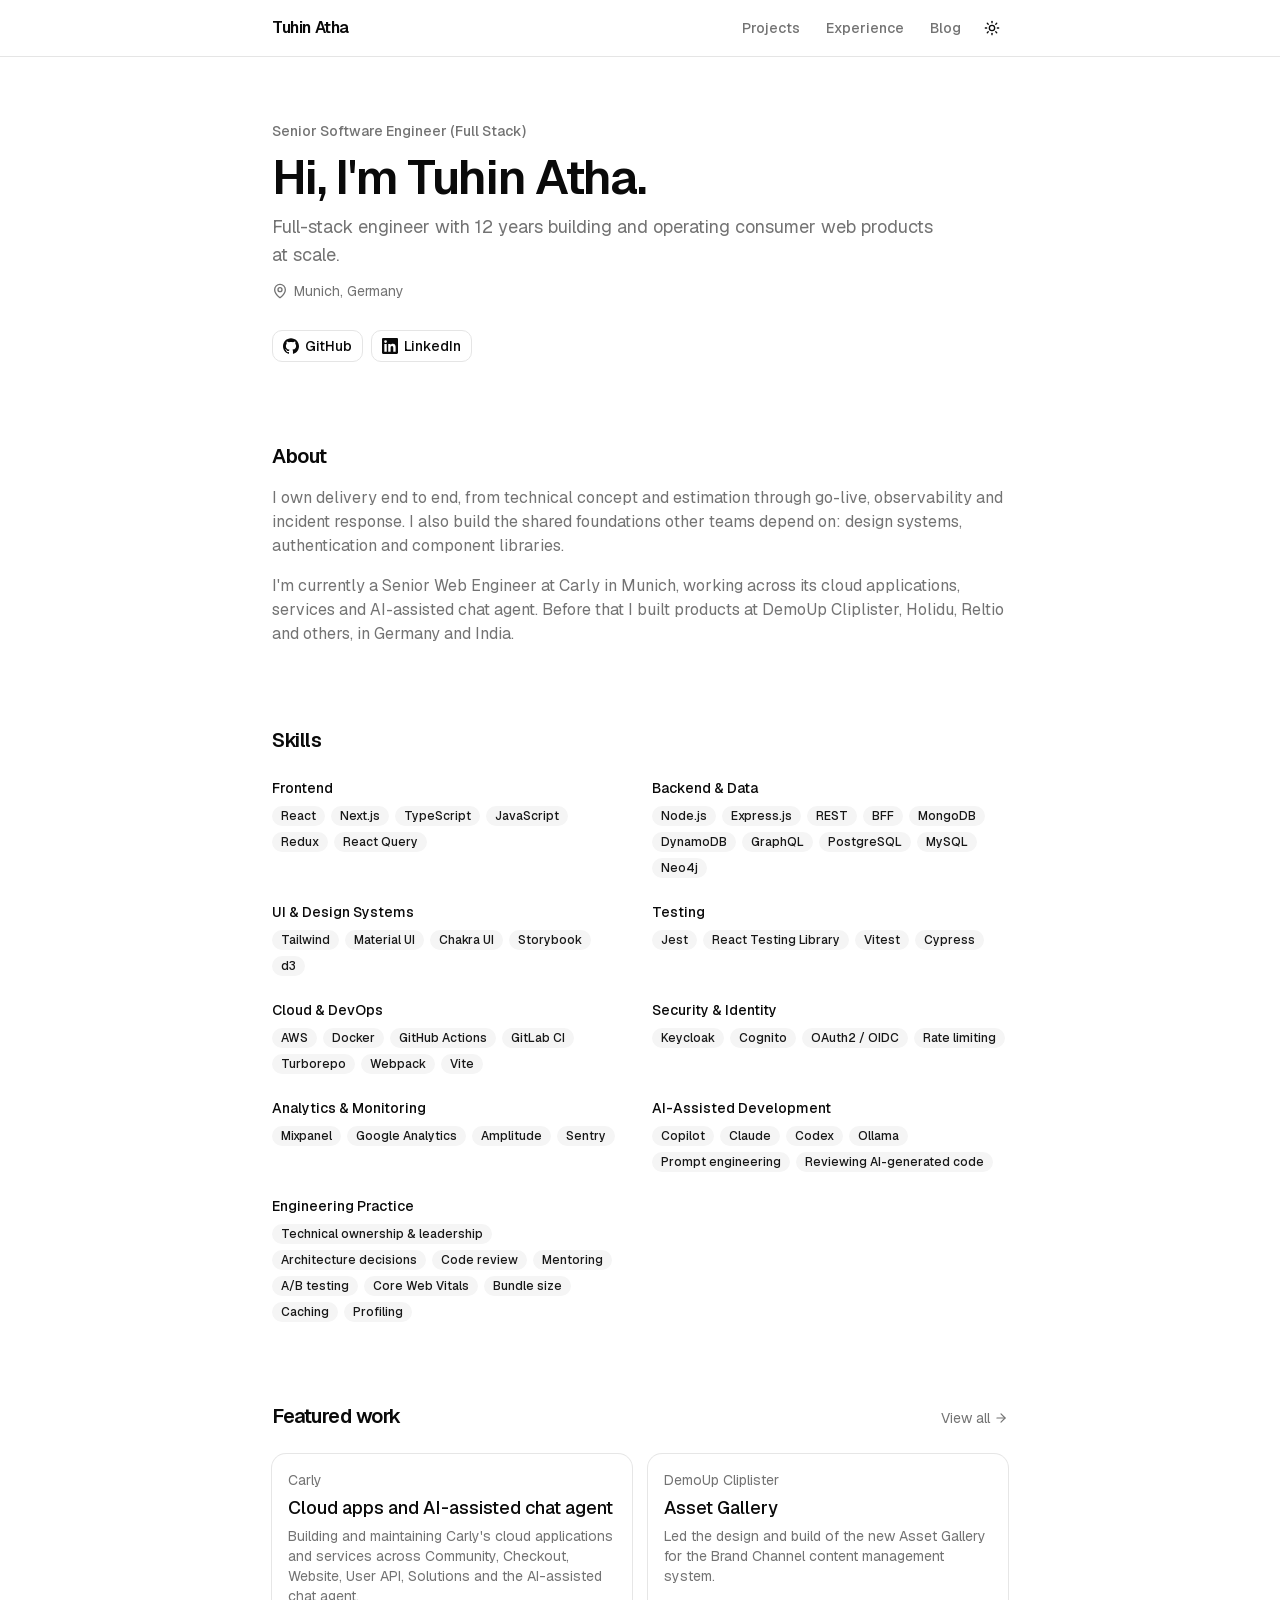
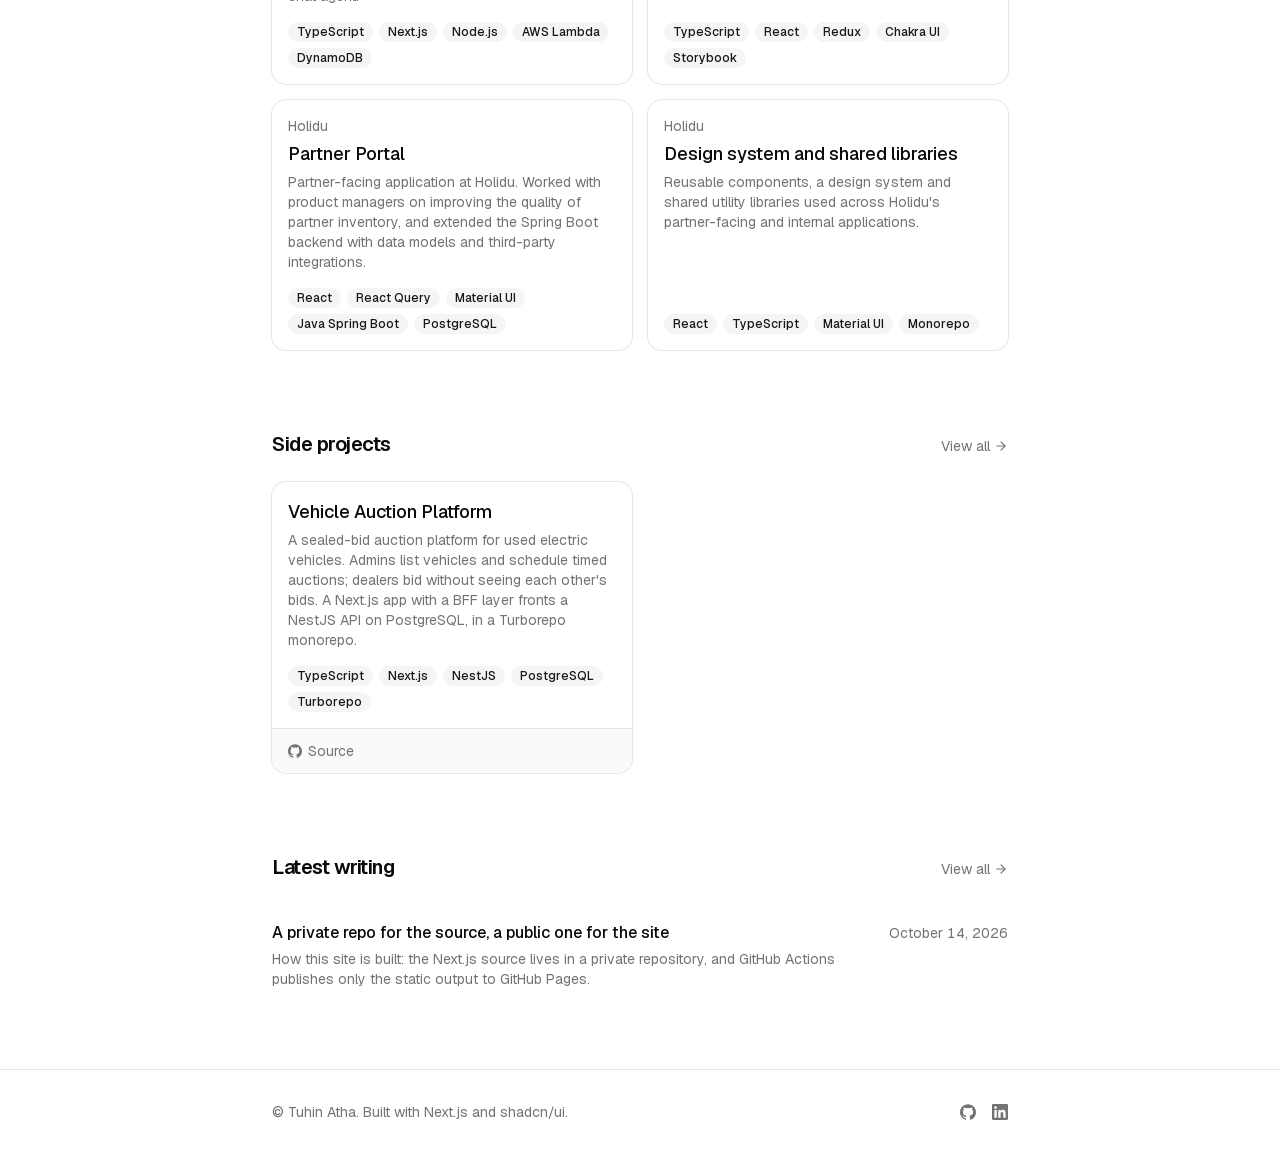
==== index.html @ e4345e0f "Deploy da4980b" ====
<!DOCTYPE html><html lang="en" class="_7725RG_variable _8Li5zG_variable h-full antialiased"><head><meta charSet="utf-8"/><meta name="viewport" content="width=device-width, initial-scale=1"/><link rel="preload" href="/_next/static/media/797e433ab948586e-s.p.0r6juujl39pe6.woff2" as="font" crossorigin="" type="font/woff2"/><link rel="preload" href="/_next/static/media/caa3a2e1cccd8315-s.p.0wgildi0cnwt9.woff2" as="font" crossorigin="" type="font/woff2"/><link rel="stylesheet" href="/_next/static/chunks/2vq6rifdu5x4x.css" data-precedence="next"/><link rel="preload" as="script" fetchPriority="low" href="/_next/static/chunks/1xuvhrqr2dk3_.js"/><script src="/_next/static/chunks/0o2_wt499xvls.js" async=""></script><script src="/_next/static/chunks/44ne-l9m6hul_.js" async=""></script><script src="/_next/static/chunks/15p5ur1pxkzql.js" async=""></script><script src="/_next/static/chunks/turbopack-3-ry682tkyiqk.js" async=""></script><script src="/_next/static/chunks/232mtscz61mx-.js" async=""></script><script src="/_next/static/chunks/2uurpusv7-fc9.js" async=""></script><title>Tuhin Atha · Senior Software Engineer (Full Stack)</title><meta name="description" content="Full-stack engineer with 12 years building and operating consumer web products at scale."/><meta property="og:title" content="Tuhin Atha · Senior Software Engineer (Full Stack)"/><meta property="og:description" content="Full-stack engineer with 12 years building and operating consumer web products at scale."/><meta property="og:url" content="https://tuhinatha.github.io/"/><meta property="og:site_name" content="Tuhin Atha"/><meta property="og:type" content="website"/><meta name="twitter:card" content="summary"/><meta name="twitter:title" content="Tuhin Atha · Senior Software Engineer (Full Stack)"/><meta name="twitter:description" content="Full-stack engineer with 12 years building and operating consumer web products at scale."/><link rel="icon" href="/favicon.ico?favicon.117ezoe8m31dk.ico" sizes="48x48" type="image/x-icon"/><meta name="next-size-adjust" content=""/><script src="/_next/static/chunks/0cz1d0mv5g_q7.js" noModule=""></script></head><body class="flex min-h-full flex-col"><div hidden=""><!--$--><!--/$--></div><script>((a,b,c,d,e,f,g,h)=>{let i=document.documentElement,j=["light","dark"];function k(b){var c;(Array.isArray(a)?a:[a]).forEach(a=>{let c="class"===a,d=c&&f?e.map(a=>f[a]||a):e;c?(i.classList.remove(...d),i.classList.add(f&&f[b]?f[b]:b)):i.setAttribute(a,b)}),c=b,h&&j.includes(c)&&(i.style.colorScheme=c)}if(d)k(d);else try{let a=localStorage.getItem(b)||c,d=g&&"system"===a?window.matchMedia("(prefers-color-scheme: dark)").matches?"dark":"light":a;k(d)}catch(a){}})("class","theme","system",null,["light","dark"],null,true,true)</script><header class="sticky top-0 z-40 border-b bg-background/80 backdrop-blur"><div class="mx-auto flex h-14 max-w-3xl items-center justify-between px-4"><a class="font-heading font-semibold tracking-tight" href="/">Tuhin Atha</a><nav class="hidden items-center gap-1 sm:flex"><a data-slot="button" data-variant="ghost" data-size="default" class="group/button inline-flex shrink-0 items-center justify-center rounded-lg border border-transparent bg-clip-padding text-sm font-medium whitespace-nowrap transition-all outline-none select-none focus-visible:border-ring focus-visible:ring-3 focus-visible:ring-ring/50 active:not-aria-[haspopup]:translate-y-px disabled:pointer-events-none disabled:opacity-50 aria-invalid:border-destructive aria-invalid:ring-3 aria-invalid:ring-destructive/20 dark:aria-invalid:border-destructive/50 dark:aria-invalid:ring-destructive/40 [&amp;_svg]:pointer-events-none [&amp;_svg]:shrink-0 [&amp;_svg:not([class*=&#x27;size-&#x27;])]:size-4 hover:bg-muted hover:text-foreground aria-expanded:bg-muted aria-expanded:text-foreground dark:hover:bg-muted/50 h-8 gap-1.5 px-2.5 has-data-[icon=inline-end]:pr-2 has-data-[icon=inline-start]:pl-2 text-muted-foreground" href="/projects/">Projects</a><a data-slot="button" data-variant="ghost" data-size="default" class="group/button inline-flex shrink-0 items-center justify-center rounded-lg border border-transparent bg-clip-padding text-sm font-medium whitespace-nowrap transition-all outline-none select-none focus-visible:border-ring focus-visible:ring-3 focus-visible:ring-ring/50 active:not-aria-[haspopup]:translate-y-px disabled:pointer-events-none disabled:opacity-50 aria-invalid:border-destructive aria-invalid:ring-3 aria-invalid:ring-destructive/20 dark:aria-invalid:border-destructive/50 dark:aria-invalid:ring-destructive/40 [&amp;_svg]:pointer-events-none [&amp;_svg]:shrink-0 [&amp;_svg:not([class*=&#x27;size-&#x27;])]:size-4 hover:bg-muted hover:text-foreground aria-expanded:bg-muted aria-expanded:text-foreground dark:hover:bg-muted/50 h-8 gap-1.5 px-2.5 has-data-[icon=inline-end]:pr-2 has-data-[icon=inline-start]:pl-2 text-muted-foreground" href="/experience/">Experience</a><a data-slot="button" data-variant="ghost" data-size="default" class="group/button inline-flex shrink-0 items-center justify-center rounded-lg border border-transparent bg-clip-padding text-sm font-medium whitespace-nowrap transition-all outline-none select-none focus-visible:border-ring focus-visible:ring-3 focus-visible:ring-ring/50 active:not-aria-[haspopup]:translate-y-px disabled:pointer-events-none disabled:opacity-50 aria-invalid:border-destructive aria-invalid:ring-3 aria-invalid:ring-destructive/20 dark:aria-invalid:border-destructive/50 dark:aria-invalid:ring-destructive/40 [&amp;_svg]:pointer-events-none [&amp;_svg]:shrink-0 [&amp;_svg:not([class*=&#x27;size-&#x27;])]:size-4 hover:bg-muted hover:text-foreground aria-expanded:bg-muted aria-expanded:text-foreground dark:hover:bg-muted/50 h-8 gap-1.5 px-2.5 has-data-[icon=inline-end]:pr-2 has-data-[icon=inline-start]:pl-2 text-muted-foreground" href="/blog/">Blog</a><button data-slot="dropdown-menu-trigger" data-variant="ghost" data-size="icon" class="group/button inline-flex shrink-0 items-center justify-center rounded-lg border border-transparent bg-clip-padding text-sm font-medium whitespace-nowrap transition-all outline-none select-none focus-visible:border-ring focus-visible:ring-3 focus-visible:ring-ring/50 active:not-aria-[haspopup]:translate-y-px disabled:pointer-events-none disabled:opacity-50 aria-invalid:border-destructive aria-invalid:ring-3 aria-invalid:ring-destructive/20 dark:aria-invalid:border-destructive/50 dark:aria-invalid:ring-destructive/40 [&amp;_svg]:pointer-events-none [&amp;_svg]:shrink-0 [&amp;_svg:not([class*=&#x27;size-&#x27;])]:size-4 hover:bg-muted hover:text-foreground aria-expanded:bg-muted aria-expanded:text-foreground dark:hover:bg-muted/50 size-8" aria-label="Toggle theme" type="button" id="radix-_R_adb_" aria-haspopup="menu" aria-expanded="false" data-state="closed"><svg xmlns="http://www.w3.org/2000/svg" width="24" height="24" viewBox="0 0 24 24" fill="none" stroke="currentColor" stroke-width="2" stroke-linecap="round" stroke-linejoin="round" class="lucide lucide-sun scale-100 rotate-0 transition-all dark:scale-0 dark:-rotate-90" aria-hidden="true"><circle cx="12" cy="12" r="4"></circle><path d="M12 2v2"></path><path d="M12 20v2"></path><path d="m4.93 4.93 1.41 1.41"></path><path d="m17.66 17.66 1.41 1.41"></path><path d="M2 12h2"></path><path d="M20 12h2"></path><path d="m6.34 17.66-1.41 1.41"></path><path d="m19.07 4.93-1.41 1.41"></path></svg><svg xmlns="http://www.w3.org/2000/svg" width="24" height="24" viewBox="0 0 24 24" fill="none" stroke="currentColor" stroke-width="2" stroke-linecap="round" stroke-linejoin="round" class="lucide lucide-moon absolute scale-0 rotate-90 transition-all dark:scale-100 dark:rotate-0" aria-hidden="true"><path d="M20.985 12.486a9 9 0 1 1-9.473-9.472c.405-.022.617.46.402.803a6 6 0 0 0 8.268 8.268c.344-.215.825-.004.803.401"></path></svg></button></nav><div class="flex items-center gap-1 sm:hidden"><button data-slot="dropdown-menu-trigger" data-variant="ghost" data-size="icon" class="group/button inline-flex shrink-0 items-center justify-center rounded-lg border border-transparent bg-clip-padding text-sm font-medium whitespace-nowrap transition-all outline-none select-none focus-visible:border-ring focus-visible:ring-3 focus-visible:ring-ring/50 active:not-aria-[haspopup]:translate-y-px disabled:pointer-events-none disabled:opacity-50 aria-invalid:border-destructive aria-invalid:ring-3 aria-invalid:ring-destructive/20 dark:aria-invalid:border-destructive/50 dark:aria-invalid:ring-destructive/40 [&amp;_svg]:pointer-events-none [&amp;_svg]:shrink-0 [&amp;_svg:not([class*=&#x27;size-&#x27;])]:size-4 hover:bg-muted hover:text-foreground aria-expanded:bg-muted aria-expanded:text-foreground dark:hover:bg-muted/50 size-8" aria-label="Toggle theme" type="button" id="radix-_R_7db_" aria-haspopup="menu" aria-expanded="false" data-state="closed"><svg xmlns="http://www.w3.org/2000/svg" width="24" height="24" viewBox="0 0 24 24" fill="none" stroke="currentColor" stroke-width="2" stroke-linecap="round" stroke-linejoin="round" class="lucide lucide-sun scale-100 rotate-0 transition-all dark:scale-0 dark:-rotate-90" aria-hidden="true"><circle cx="12" cy="12" r="4"></circle><path d="M12 2v2"></path><path d="M12 20v2"></path><path d="m4.93 4.93 1.41 1.41"></path><path d="m17.66 17.66 1.41 1.41"></path><path d="M2 12h2"></path><path d="M20 12h2"></path><path d="m6.34 17.66-1.41 1.41"></path><path d="m19.07 4.93-1.41 1.41"></path></svg><svg xmlns="http://www.w3.org/2000/svg" width="24" height="24" viewBox="0 0 24 24" fill="none" stroke="currentColor" stroke-width="2" stroke-linecap="round" stroke-linejoin="round" class="lucide lucide-moon absolute scale-0 rotate-90 transition-all dark:scale-100 dark:rotate-0" aria-hidden="true"><path d="M20.985 12.486a9 9 0 1 1-9.473-9.472c.405-.022.617.46.402.803a6 6 0 0 0 8.268 8.268c.344-.215.825-.004.803.401"></path></svg></button><button data-slot="sheet-trigger" data-variant="ghost" data-size="icon" class="group/button inline-flex shrink-0 items-center justify-center rounded-lg border border-transparent bg-clip-padding text-sm font-medium whitespace-nowrap transition-all outline-none select-none focus-visible:border-ring focus-visible:ring-3 focus-visible:ring-ring/50 active:not-aria-[haspopup]:translate-y-px disabled:pointer-events-none disabled:opacity-50 aria-invalid:border-destructive aria-invalid:ring-3 aria-invalid:ring-destructive/20 dark:aria-invalid:border-destructive/50 dark:aria-invalid:ring-destructive/40 [&amp;_svg]:pointer-events-none [&amp;_svg]:shrink-0 [&amp;_svg:not([class*=&#x27;size-&#x27;])]:size-4 hover:bg-muted hover:text-foreground aria-expanded:bg-muted aria-expanded:text-foreground dark:hover:bg-muted/50 size-8" aria-label="Open menu" type="button" aria-haspopup="dialog" aria-expanded="false" data-state="closed"><svg xmlns="http://www.w3.org/2000/svg" width="24" height="24" viewBox="0 0 24 24" fill="none" stroke="currentColor" stroke-width="2" stroke-linecap="round" stroke-linejoin="round" class="lucide lucide-menu" aria-hidden="true"><path d="M4 5h16"></path><path d="M4 12h16"></path><path d="M4 19h16"></path></svg></button></div></div></header><main class="mx-auto w-full max-w-3xl flex-1 px-4 py-12 sm:py-16"><div class="space-y-20"><section class="space-y-6"><div class="space-y-3"><p class="text-sm font-medium text-muted-foreground">Senior Software Engineer (Full Stack)</p><h1 class="font-heading text-4xl font-semibold tracking-tight sm:text-5xl">Hi, I&#x27;m <!-- -->Tuhin Atha<!-- -->.</h1><p class="max-w-2xl text-lg text-muted-foreground">Full-stack engineer with 12 years building and operating consumer web products at scale.</p><p class="inline-flex items-center gap-1.5 text-sm text-muted-foreground"><svg xmlns="http://www.w3.org/2000/svg" width="24" height="24" viewBox="0 0 24 24" fill="none" stroke="currentColor" stroke-width="2" stroke-linecap="round" stroke-linejoin="round" class="lucide lucide-map-pin size-4" aria-hidden="true"><path d="M20 10c0 4.993-5.539 10.193-7.399 11.799a1 1 0 0 1-1.202 0C9.539 20.193 4 14.993 4 10a8 8 0 0 1 16 0"></path><circle cx="12" cy="10" r="3"></circle></svg> <!-- -->Munich, Germany</p></div><div class="flex flex-wrap gap-2"><a href="https://github.com/TuhinAtha" target="_blank" rel="noopener noreferrer" data-slot="button" data-variant="outline" data-size="default" class="group/button inline-flex shrink-0 items-center justify-center rounded-lg border bg-clip-padding text-sm font-medium whitespace-nowrap transition-all outline-none select-none focus-visible:border-ring focus-visible:ring-3 focus-visible:ring-ring/50 active:not-aria-[haspopup]:translate-y-px disabled:pointer-events-none disabled:opacity-50 aria-invalid:border-destructive aria-invalid:ring-3 aria-invalid:ring-destructive/20 dark:aria-invalid:border-destructive/50 dark:aria-invalid:ring-destructive/40 [&amp;_svg]:pointer-events-none [&amp;_svg]:shrink-0 [&amp;_svg:not([class*=&#x27;size-&#x27;])]:size-4 border-border bg-background hover:bg-muted hover:text-foreground aria-expanded:bg-muted aria-expanded:text-foreground dark:border-input dark:bg-input/30 dark:hover:bg-input/50 h-8 gap-1.5 px-2.5 has-data-[icon=inline-end]:pr-2 has-data-[icon=inline-start]:pl-2"><svg viewBox="0 0 24 24" fill="currentColor" aria-hidden="true"><path d="M12 .297c-6.63 0-12 5.373-12 12 0 5.303 3.438 9.8 8.205 11.385.6.113.82-.258.82-.577 0-.285-.01-1.04-.015-2.04-3.338.724-4.042-1.61-4.042-1.61C4.422 18.07 3.633 17.7 3.633 17.7c-1.087-.744.084-.729.084-.729 1.205.084 1.838 1.236 1.838 1.236 1.07 1.835 2.809 1.305 3.495.998.108-.776.417-1.305.76-1.605-2.665-.3-5.466-1.332-5.466-5.93 0-1.31.465-2.38 1.235-3.22-.135-.303-.54-1.523.105-3.176 0 0 1.005-.322 3.3 1.23.96-.267 1.98-.399 3-.405 1.02.006 2.04.138 3 .405 2.28-1.552 3.285-1.23 3.285-1.23.645 1.653.24 2.873.12 3.176.765.84 1.23 1.91 1.23 3.22 0 4.61-2.805 5.625-5.475 5.92.42.36.81 1.096.81 2.22 0 1.606-.015 2.896-.015 3.286 0 .315.21.69.825.57C20.565 22.092 24 17.592 24 12.297c0-6.627-5.373-12-12-12"></path></svg>GitHub</a><a href="https://www.linkedin.com/in/tuhin-atha" target="_blank" rel="noopener noreferrer" data-slot="button" data-variant="outline" data-size="default" class="group/button inline-flex shrink-0 items-center justify-center rounded-lg border bg-clip-padding text-sm font-medium whitespace-nowrap transition-all outline-none select-none focus-visible:border-ring focus-visible:ring-3 focus-visible:ring-ring/50 active:not-aria-[haspopup]:translate-y-px disabled:pointer-events-none disabled:opacity-50 aria-invalid:border-destructive aria-invalid:ring-3 aria-invalid:ring-destructive/20 dark:aria-invalid:border-destructive/50 dark:aria-invalid:ring-destructive/40 [&amp;_svg]:pointer-events-none [&amp;_svg]:shrink-0 [&amp;_svg:not([class*=&#x27;size-&#x27;])]:size-4 border-border bg-background hover:bg-muted hover:text-foreground aria-expanded:bg-muted aria-expanded:text-foreground dark:border-input dark:bg-input/30 dark:hover:bg-input/50 h-8 gap-1.5 px-2.5 has-data-[icon=inline-end]:pr-2 has-data-[icon=inline-start]:pl-2"><svg viewBox="0 0 24 24" fill="currentColor" aria-hidden="true"><path d="M20.447 20.452h-3.554v-5.569c0-1.328-.027-3.037-1.852-3.037-1.853 0-2.136 1.445-2.136 2.939v5.667H9.351V9h3.414v1.561h.046c.477-.9 1.637-1.85 3.37-1.85 3.601 0 4.267 2.37 4.267 5.455v6.286zM5.337 7.433a2.062 2.062 0 1 1 0-4.125 2.062 2.062 0 0 1 0 4.125zm1.782 13.019H3.555V9h3.564v11.452zM22.225 0H1.771C.792 0 0 .774 0 1.729v20.542C0 23.227.792 24 1.771 24h20.451C23.2 24 24 23.227 24 22.271V1.729C24 .774 23.2 0 22.222 0h.003z"></path></svg>LinkedIn</a></div></section><section><h2 class="mb-4 font-heading text-xl font-semibold tracking-tight">About</h2><div class="space-y-4 text-muted-foreground"><p>I own delivery end to end, from technical concept and estimation through go-live, observability and incident response. I also build the shared foundations other teams depend on: design systems, authentication and component libraries.</p><p>I&#x27;m currently a Senior Web Engineer at Carly in Munich, working across its cloud applications, services and AI-assisted chat agent. Before that I built products at DemoUp Cliplister, Holidu, Reltio and others, in Germany and India.</p></div></section><section><h2 class="mb-6 font-heading text-xl font-semibold tracking-tight">Skills</h2><div class="grid gap-6 sm:grid-cols-2"><div class="space-y-2"><h3 class="text-sm font-medium">Frontend</h3><div class="flex flex-wrap gap-1.5"><span data-slot="badge" data-variant="secondary" class="group/badge inline-flex h-5 w-fit shrink-0 items-center justify-center gap-1 overflow-hidden rounded-4xl border border-transparent px-2 py-0.5 text-xs font-medium whitespace-nowrap transition-all focus-visible:border-ring focus-visible:ring-[3px] focus-visible:ring-ring/50 has-data-[icon=inline-end]:pr-1.5 has-data-[icon=inline-start]:pl-1.5 aria-invalid:border-destructive aria-invalid:ring-destructive/20 dark:aria-invalid:ring-destructive/40 [&amp;&gt;svg]:pointer-events-none [&amp;&gt;svg]:size-3! bg-secondary text-secondary-foreground [a]:hover:bg-secondary/80">React</span><span data-slot="badge" data-variant="secondary" class="group/badge inline-flex h-5 w-fit shrink-0 items-center justify-center gap-1 overflow-hidden rounded-4xl border border-transparent px-2 py-0.5 text-xs font-medium whitespace-nowrap transition-all focus-visible:border-ring focus-visible:ring-[3px] focus-visible:ring-ring/50 has-data-[icon=inline-end]:pr-1.5 has-data-[icon=inline-start]:pl-1.5 aria-invalid:border-destructive aria-invalid:ring-destructive/20 dark:aria-invalid:ring-destructive/40 [&amp;&gt;svg]:pointer-events-none [&amp;&gt;svg]:size-3! bg-secondary text-secondary-foreground [a]:hover:bg-secondary/80">Next.js</span><span data-slot="badge" data-variant="secondary" class="group/badge inline-flex h-5 w-fit shrink-0 items-center justify-center gap-1 overflow-hidden rounded-4xl border border-transparent px-2 py-0.5 text-xs font-medium whitespace-nowrap transition-all focus-visible:border-ring focus-visible:ring-[3px] focus-visible:ring-ring/50 has-data-[icon=inline-end]:pr-1.5 has-data-[icon=inline-start]:pl-1.5 aria-invalid:border-destructive aria-invalid:ring-destructive/20 dark:aria-invalid:ring-destructive/40 [&amp;&gt;svg]:pointer-events-none [&amp;&gt;svg]:size-3! bg-secondary text-secondary-foreground [a]:hover:bg-secondary/80">TypeScript</span><span data-slot="badge" data-variant="secondary" class="group/badge inline-flex h-5 w-fit shrink-0 items-center justify-center gap-1 overflow-hidden rounded-4xl border border-transparent px-2 py-0.5 text-xs font-medium whitespace-nowrap transition-all focus-visible:border-ring focus-visible:ring-[3px] focus-visible:ring-ring/50 has-data-[icon=inline-end]:pr-1.5 has-data-[icon=inline-start]:pl-1.5 aria-invalid:border-destructive aria-invalid:ring-destructive/20 dark:aria-invalid:ring-destructive/40 [&amp;&gt;svg]:pointer-events-none [&amp;&gt;svg]:size-3! bg-secondary text-secondary-foreground [a]:hover:bg-secondary/80">JavaScript</span><span data-slot="badge" data-variant="secondary" class="group/badge inline-flex h-5 w-fit shrink-0 items-center justify-center gap-1 overflow-hidden rounded-4xl border border-transparent px-2 py-0.5 text-xs font-medium whitespace-nowrap transition-all focus-visible:border-ring focus-visible:ring-[3px] focus-visible:ring-ring/50 has-data-[icon=inline-end]:pr-1.5 has-data-[icon=inline-start]:pl-1.5 aria-invalid:border-destructive aria-invalid:ring-destructive/20 dark:aria-invalid:ring-destructive/40 [&amp;&gt;svg]:pointer-events-none [&amp;&gt;svg]:size-3! bg-secondary text-secondary-foreground [a]:hover:bg-secondary/80">Redux</span><span data-slot="badge" data-variant="secondary" class="group/badge inline-flex h-5 w-fit shrink-0 items-center justify-center gap-1 overflow-hidden rounded-4xl border border-transparent px-2 py-0.5 text-xs font-medium whitespace-nowrap transition-all focus-visible:border-ring focus-visible:ring-[3px] focus-visible:ring-ring/50 has-data-[icon=inline-end]:pr-1.5 has-data-[icon=inline-start]:pl-1.5 aria-invalid:border-destructive aria-invalid:ring-destructive/20 dark:aria-invalid:ring-destructive/40 [&amp;&gt;svg]:pointer-events-none [&amp;&gt;svg]:size-3! bg-secondary text-secondary-foreground [a]:hover:bg-secondary/80">React Query</span></div></div><div class="space-y-2"><h3 class="text-sm font-medium">Backend &amp; Data</h3><div class="flex flex-wrap gap-1.5"><span data-slot="badge" data-variant="secondary" class="group/badge inline-flex h-5 w-fit shrink-0 items-center justify-center gap-1 overflow-hidden rounded-4xl border border-transparent px-2 py-0.5 text-xs font-medium whitespace-nowrap transition-all focus-visible:border-ring focus-visible:ring-[3px] focus-visible:ring-ring/50 has-data-[icon=inline-end]:pr-1.5 has-data-[icon=inline-start]:pl-1.5 aria-invalid:border-destructive aria-invalid:ring-destructive/20 dark:aria-invalid:ring-destructive/40 [&amp;&gt;svg]:pointer-events-none [&amp;&gt;svg]:size-3! bg-secondary text-secondary-foreground [a]:hover:bg-secondary/80">Node.js</span><span data-slot="badge" data-variant="secondary" class="group/badge inline-flex h-5 w-fit shrink-0 items-center justify-center gap-1 overflow-hidden rounded-4xl border border-transparent px-2 py-0.5 text-xs font-medium whitespace-nowrap transition-all focus-visible:border-ring focus-visible:ring-[3px] focus-visible:ring-ring/50 has-data-[icon=inline-end]:pr-1.5 has-data-[icon=inline-start]:pl-1.5 aria-invalid:border-destructive aria-invalid:ring-destructive/20 dark:aria-invalid:ring-destructive/40 [&amp;&gt;svg]:pointer-events-none [&amp;&gt;svg]:size-3! bg-secondary text-secondary-foreground [a]:hover:bg-secondary/80">Express.js</span><span data-slot="badge" data-variant="secondary" class="group/badge inline-flex h-5 w-fit shrink-0 items-center justify-center gap-1 overflow-hidden rounded-4xl border border-transparent px-2 py-0.5 text-xs font-medium whitespace-nowrap transition-all focus-visible:border-ring focus-visible:ring-[3px] focus-visible:ring-ring/50 has-data-[icon=inline-end]:pr-1.5 has-data-[icon=inline-start]:pl-1.5 aria-invalid:border-destructive aria-invalid:ring-destructive/20 dark:aria-invalid:ring-destructive/40 [&amp;&gt;svg]:pointer-events-none [&amp;&gt;svg]:size-3! bg-secondary text-secondary-foreground [a]:hover:bg-secondary/80">REST</span><span data-slot="badge" data-variant="secondary" class="group/badge inline-flex h-5 w-fit shrink-0 items-center justify-center gap-1 overflow-hidden rounded-4xl border border-transparent px-2 py-0.5 text-xs font-medium whitespace-nowrap transition-all focus-visible:border-ring focus-visible:ring-[3px] focus-visible:ring-ring/50 has-data-[icon=inline-end]:pr-1.5 has-data-[icon=inline-start]:pl-1.5 aria-invalid:border-destructive aria-invalid:ring-destructive/20 dark:aria-invalid:ring-destructive/40 [&amp;&gt;svg]:pointer-events-none [&amp;&gt;svg]:size-3! bg-secondary text-secondary-foreground [a]:hover:bg-secondary/80">BFF</span><span data-slot="badge" data-variant="secondary" class="group/badge inline-flex h-5 w-fit shrink-0 items-center justify-center gap-1 overflow-hidden rounded-4xl border border-transparent px-2 py-0.5 text-xs font-medium whitespace-nowrap transition-all focus-visible:border-ring focus-visible:ring-[3px] focus-visible:ring-ring/50 has-data-[icon=inline-end]:pr-1.5 has-data-[icon=inline-start]:pl-1.5 aria-invalid:border-destructive aria-invalid:ring-destructive/20 dark:aria-invalid:ring-destructive/40 [&amp;&gt;svg]:pointer-events-none [&amp;&gt;svg]:size-3! bg-secondary text-secondary-foreground [a]:hover:bg-secondary/80">MongoDB</span><span data-slot="badge" data-variant="secondary" class="group/badge inline-flex h-5 w-fit shrink-0 items-center justify-center gap-1 overflow-hidden rounded-4xl border border-transparent px-2 py-0.5 text-xs font-medium whitespace-nowrap transition-all focus-visible:border-ring focus-visible:ring-[3px] focus-visible:ring-ring/50 has-data-[icon=inline-end]:pr-1.5 has-data-[icon=inline-start]:pl-1.5 aria-invalid:border-destructive aria-invalid:ring-destructive/20 dark:aria-invalid:ring-destructive/40 [&amp;&gt;svg]:pointer-events-none [&amp;&gt;svg]:size-3! bg-secondary text-secondary-foreground [a]:hover:bg-secondary/80">DynamoDB</span><span data-slot="badge" data-variant="secondary" class="group/badge inline-flex h-5 w-fit shrink-0 items-center justify-center gap-1 overflow-hidden rounded-4xl border border-transparent px-2 py-0.5 text-xs font-medium whitespace-nowrap transition-all focus-visible:border-ring focus-visible:ring-[3px] focus-visible:ring-ring/50 has-data-[icon=inline-end]:pr-1.5 has-data-[icon=inline-start]:pl-1.5 aria-invalid:border-destructive aria-invalid:ring-destructive/20 dark:aria-invalid:ring-destructive/40 [&amp;&gt;svg]:pointer-events-none [&amp;&gt;svg]:size-3! bg-secondary text-secondary-foreground [a]:hover:bg-secondary/80">GraphQL</span><span data-slot="badge" data-variant="secondary" class="group/badge inline-flex h-5 w-fit shrink-0 items-center justify-center gap-1 overflow-hidden rounded-4xl border border-transparent px-2 py-0.5 text-xs font-medium whitespace-nowrap transition-all focus-visible:border-ring focus-visible:ring-[3px] focus-visible:ring-ring/50 has-data-[icon=inline-end]:pr-1.5 has-data-[icon=inline-start]:pl-1.5 aria-invalid:border-destructive aria-invalid:ring-destructive/20 dark:aria-invalid:ring-destructive/40 [&amp;&gt;svg]:pointer-events-none [&amp;&gt;svg]:size-3! bg-secondary text-secondary-foreground [a]:hover:bg-secondary/80">PostgreSQL</span><span data-slot="badge" data-variant="secondary" class="group/badge inline-flex h-5 w-fit shrink-0 items-center justify-center gap-1 overflow-hidden rounded-4xl border border-transparent px-2 py-0.5 text-xs font-medium whitespace-nowrap transition-all focus-visible:border-ring focus-visible:ring-[3px] focus-visible:ring-ring/50 has-data-[icon=inline-end]:pr-1.5 has-data-[icon=inline-start]:pl-1.5 aria-invalid:border-destructive aria-invalid:ring-destructive/20 dark:aria-invalid:ring-destructive/40 [&amp;&gt;svg]:pointer-events-none [&amp;&gt;svg]:size-3! bg-secondary text-secondary-foreground [a]:hover:bg-secondary/80">MySQL</span><span data-slot="badge" data-variant="secondary" class="group/badge inline-flex h-5 w-fit shrink-0 items-center justify-center gap-1 overflow-hidden rounded-4xl border border-transparent px-2 py-0.5 text-xs font-medium whitespace-nowrap transition-all focus-visible:border-ring focus-visible:ring-[3px] focus-visible:ring-ring/50 has-data-[icon=inline-end]:pr-1.5 has-data-[icon=inline-start]:pl-1.5 aria-invalid:border-destructive aria-invalid:ring-destructive/20 dark:aria-invalid:ring-destructive/40 [&amp;&gt;svg]:pointer-events-none [&amp;&gt;svg]:size-3! bg-secondary text-secondary-foreground [a]:hover:bg-secondary/80">Neo4j</span></div></div><div class="space-y-2"><h3 class="text-sm font-medium">UI &amp; Design Systems</h3><div class="flex flex-wrap gap-1.5"><span data-slot="badge" data-variant="secondary" class="group/badge inline-flex h-5 w-fit shrink-0 items-center justify-center gap-1 overflow-hidden rounded-4xl border border-transparent px-2 py-0.5 text-xs font-medium whitespace-nowrap transition-all focus-visible:border-ring focus-visible:ring-[3px] focus-visible:ring-ring/50 has-data-[icon=inline-end]:pr-1.5 has-data-[icon=inline-start]:pl-1.5 aria-invalid:border-destructive aria-invalid:ring-destructive/20 dark:aria-invalid:ring-destructive/40 [&amp;&gt;svg]:pointer-events-none [&amp;&gt;svg]:size-3! bg-secondary text-secondary-foreground [a]:hover:bg-secondary/80">Tailwind</span><span data-slot="badge" data-variant="secondary" class="group/badge inline-flex h-5 w-fit shrink-0 items-center justify-center gap-1 overflow-hidden rounded-4xl border border-transparent px-2 py-0.5 text-xs font-medium whitespace-nowrap transition-all focus-visible:border-ring focus-visible:ring-[3px] focus-visible:ring-ring/50 has-data-[icon=inline-end]:pr-1.5 has-data-[icon=inline-start]:pl-1.5 aria-invalid:border-destructive aria-invalid:ring-destructive/20 dark:aria-invalid:ring-destructive/40 [&amp;&gt;svg]:pointer-events-none [&amp;&gt;svg]:size-3! bg-secondary text-secondary-foreground [a]:hover:bg-secondary/80">Material UI</span><span data-slot="badge" data-variant="secondary" class="group/badge inline-flex h-5 w-fit shrink-0 items-center justify-center gap-1 overflow-hidden rounded-4xl border border-transparent px-2 py-0.5 text-xs font-medium whitespace-nowrap transition-all focus-visible:border-ring focus-visible:ring-[3px] focus-visible:ring-ring/50 has-data-[icon=inline-end]:pr-1.5 has-data-[icon=inline-start]:pl-1.5 aria-invalid:border-destructive aria-invalid:ring-destructive/20 dark:aria-invalid:ring-destructive/40 [&amp;&gt;svg]:pointer-events-none [&amp;&gt;svg]:size-3! bg-secondary text-secondary-foreground [a]:hover:bg-secondary/80">Chakra UI</span><span data-slot="badge" data-variant="secondary" class="group/badge inline-flex h-5 w-fit shrink-0 items-center justify-center gap-1 overflow-hidden rounded-4xl border border-transparent px-2 py-0.5 text-xs font-medium whitespace-nowrap transition-all focus-visible:border-ring focus-visible:ring-[3px] focus-visible:ring-ring/50 has-data-[icon=inline-end]:pr-1.5 has-data-[icon=inline-start]:pl-1.5 aria-invalid:border-destructive aria-invalid:ring-destructive/20 dark:aria-invalid:ring-destructive/40 [&amp;&gt;svg]:pointer-events-none [&amp;&gt;svg]:size-3! bg-secondary text-secondary-foreground [a]:hover:bg-secondary/80">Storybook</span><span data-slot="badge" data-variant="secondary" class="group/badge inline-flex h-5 w-fit shrink-0 items-center justify-center gap-1 overflow-hidden rounded-4xl border border-transparent px-2 py-0.5 text-xs font-medium whitespace-nowrap transition-all focus-visible:border-ring focus-visible:ring-[3px] focus-visible:ring-ring/50 has-data-[icon=inline-end]:pr-1.5 has-data-[icon=inline-start]:pl-1.5 aria-invalid:border-destructive aria-invalid:ring-destructive/20 dark:aria-invalid:ring-destructive/40 [&amp;&gt;svg]:pointer-events-none [&amp;&gt;svg]:size-3! bg-secondary text-secondary-foreground [a]:hover:bg-secondary/80">d3</span></div></div><div class="space-y-2"><h3 class="text-sm font-medium">Testing</h3><div class="flex flex-wrap gap-1.5"><span data-slot="badge" data-variant="secondary" class="group/badge inline-flex h-5 w-fit shrink-0 items-center justify-center gap-1 overflow-hidden rounded-4xl border border-transparent px-2 py-0.5 text-xs font-medium whitespace-nowrap transition-all focus-visible:border-ring focus-visible:ring-[3px] focus-visible:ring-ring/50 has-data-[icon=inline-end]:pr-1.5 has-data-[icon=inline-start]:pl-1.5 aria-invalid:border-destructive aria-invalid:ring-destructive/20 dark:aria-invalid:ring-destructive/40 [&amp;&gt;svg]:pointer-events-none [&amp;&gt;svg]:size-3! bg-secondary text-secondary-foreground [a]:hover:bg-secondary/80">Jest</span><span data-slot="badge" data-variant="secondary" class="group/badge inline-flex h-5 w-fit shrink-0 items-center justify-center gap-1 overflow-hidden rounded-4xl border border-transparent px-2 py-0.5 text-xs font-medium whitespace-nowrap transition-all focus-visible:border-ring focus-visible:ring-[3px] focus-visible:ring-ring/50 has-data-[icon=inline-end]:pr-1.5 has-data-[icon=inline-start]:pl-1.5 aria-invalid:border-destructive aria-invalid:ring-destructive/20 dark:aria-invalid:ring-destructive/40 [&amp;&gt;svg]:pointer-events-none [&amp;&gt;svg]:size-3! bg-secondary text-secondary-foreground [a]:hover:bg-secondary/80">React Testing Library</span><span data-slot="badge" data-variant="secondary" class="group/badge inline-flex h-5 w-fit shrink-0 items-center justify-center gap-1 overflow-hidden rounded-4xl border border-transparent px-2 py-0.5 text-xs font-medium whitespace-nowrap transition-all focus-visible:border-ring focus-visible:ring-[3px] focus-visible:ring-ring/50 has-data-[icon=inline-end]:pr-1.5 has-data-[icon=inline-start]:pl-1.5 aria-invalid:border-destructive aria-invalid:ring-destructive/20 dark:aria-invalid:ring-destructive/40 [&amp;&gt;svg]:pointer-events-none [&amp;&gt;svg]:size-3! bg-secondary text-secondary-foreground [a]:hover:bg-secondary/80">Vitest</span><span data-slot="badge" data-variant="secondary" class="group/badge inline-flex h-5 w-fit shrink-0 items-center justify-center gap-1 overflow-hidden rounded-4xl border border-transparent px-2 py-0.5 text-xs font-medium whitespace-nowrap transition-all focus-visible:border-ring focus-visible:ring-[3px] focus-visible:ring-ring/50 has-data-[icon=inline-end]:pr-1.5 has-data-[icon=inline-start]:pl-1.5 aria-invalid:border-destructive aria-invalid:ring-destructive/20 dark:aria-invalid:ring-destructive/40 [&amp;&gt;svg]:pointer-events-none [&amp;&gt;svg]:size-3! bg-secondary text-secondary-foreground [a]:hover:bg-secondary/80">Cypress</span></div></div><div class="space-y-2"><h3 class="text-sm font-medium">Cloud &amp; DevOps</h3><div class="flex flex-wrap gap-1.5"><span data-slot="badge" data-variant="secondary" class="group/badge inline-flex h-5 w-fit shrink-0 items-center justify-center gap-1 overflow-hidden rounded-4xl border border-transparent px-2 py-0.5 text-xs font-medium whitespace-nowrap transition-all focus-visible:border-ring focus-visible:ring-[3px] focus-visible:ring-ring/50 has-data-[icon=inline-end]:pr-1.5 has-data-[icon=inline-start]:pl-1.5 aria-invalid:border-destructive aria-invalid:ring-destructive/20 dark:aria-invalid:ring-destructive/40 [&amp;&gt;svg]:pointer-events-none [&amp;&gt;svg]:size-3! bg-secondary text-secondary-foreground [a]:hover:bg-secondary/80">AWS</span><span data-slot="badge" data-variant="secondary" class="group/badge inline-flex h-5 w-fit shrink-0 items-center justify-center gap-1 overflow-hidden rounded-4xl border border-transparent px-2 py-0.5 text-xs font-medium whitespace-nowrap transition-all focus-visible:border-ring focus-visible:ring-[3px] focus-visible:ring-ring/50 has-data-[icon=inline-end]:pr-1.5 has-data-[icon=inline-start]:pl-1.5 aria-invalid:border-destructive aria-invalid:ring-destructive/20 dark:aria-invalid:ring-destructive/40 [&amp;&gt;svg]:pointer-events-none [&amp;&gt;svg]:size-3! bg-secondary text-secondary-foreground [a]:hover:bg-secondary/80">Docker</span><span data-slot="badge" data-variant="secondary" class="group/badge inline-flex h-5 w-fit shrink-0 items-center justify-center gap-1 overflow-hidden rounded-4xl border border-transparent px-2 py-0.5 text-xs font-medium whitespace-nowrap transition-all focus-visible:border-ring focus-visible:ring-[3px] focus-visible:ring-ring/50 has-data-[icon=inline-end]:pr-1.5 has-data-[icon=inline-start]:pl-1.5 aria-invalid:border-destructive aria-invalid:ring-destructive/20 dark:aria-invalid:ring-destructive/40 [&amp;&gt;svg]:pointer-events-none [&amp;&gt;svg]:size-3! bg-secondary text-secondary-foreground [a]:hover:bg-secondary/80">GitHub Actions</span><span data-slot="badge" data-variant="secondary" class="group/badge inline-flex h-5 w-fit shrink-0 items-center justify-center gap-1 overflow-hidden rounded-4xl border border-transparent px-2 py-0.5 text-xs font-medium whitespace-nowrap transition-all focus-visible:border-ring focus-visible:ring-[3px] focus-visible:ring-ring/50 has-data-[icon=inline-end]:pr-1.5 has-data-[icon=inline-start]:pl-1.5 aria-invalid:border-destructive aria-invalid:ring-destructive/20 dark:aria-invalid:ring-destructive/40 [&amp;&gt;svg]:pointer-events-none [&amp;&gt;svg]:size-3! bg-secondary text-secondary-foreground [a]:hover:bg-secondary/80">GitLab CI</span><span data-slot="badge" data-variant="secondary" class="group/badge inline-flex h-5 w-fit shrink-0 items-center justify-center gap-1 overflow-hidden rounded-4xl border border-transparent px-2 py-0.5 text-xs font-medium whitespace-nowrap transition-all focus-visible:border-ring focus-visible:ring-[3px] focus-visible:ring-ring/50 has-data-[icon=inline-end]:pr-1.5 has-data-[icon=inline-start]:pl-1.5 aria-invalid:border-destructive aria-invalid:ring-destructive/20 dark:aria-invalid:ring-destructive/40 [&amp;&gt;svg]:pointer-events-none [&amp;&gt;svg]:size-3! bg-secondary text-secondary-foreground [a]:hover:bg-secondary/80">Turborepo</span><span data-slot="badge" data-variant="secondary" class="group/badge inline-flex h-5 w-fit shrink-0 items-center justify-center gap-1 overflow-hidden rounded-4xl border border-transparent px-2 py-0.5 text-xs font-medium whitespace-nowrap transition-all focus-visible:border-ring focus-visible:ring-[3px] focus-visible:ring-ring/50 has-data-[icon=inline-end]:pr-1.5 has-data-[icon=inline-start]:pl-1.5 aria-invalid:border-destructive aria-invalid:ring-destructive/20 dark:aria-invalid:ring-destructive/40 [&amp;&gt;svg]:pointer-events-none [&amp;&gt;svg]:size-3! bg-secondary text-secondary-foreground [a]:hover:bg-secondary/80">Webpack</span><span data-slot="badge" data-variant="secondary" class="group/badge inline-flex h-5 w-fit shrink-0 items-center justify-center gap-1 overflow-hidden rounded-4xl border border-transparent px-2 py-0.5 text-xs font-medium whitespace-nowrap transition-all focus-visible:border-ring focus-visible:ring-[3px] focus-visible:ring-ring/50 has-data-[icon=inline-end]:pr-1.5 has-data-[icon=inline-start]:pl-1.5 aria-invalid:border-destructive aria-invalid:ring-destructive/20 dark:aria-invalid:ring-destructive/40 [&amp;&gt;svg]:pointer-events-none [&amp;&gt;svg]:size-3! bg-secondary text-secondary-foreground [a]:hover:bg-secondary/80">Vite</span></div></div><div class="space-y-2"><h3 class="text-sm font-medium">Security &amp; Identity</h3><div class="flex flex-wrap gap-1.5"><span data-slot="badge" data-variant="secondary" class="group/badge inline-flex h-5 w-fit shrink-0 items-center justify-center gap-1 overflow-hidden rounded-4xl border border-transparent px-2 py-0.5 text-xs font-medium whitespace-nowrap transition-all focus-visible:border-ring focus-visible:ring-[3px] focus-visible:ring-ring/50 has-data-[icon=inline-end]:pr-1.5 has-data-[icon=inline-start]:pl-1.5 aria-invalid:border-destructive aria-invalid:ring-destructive/20 dark:aria-invalid:ring-destructive/40 [&amp;&gt;svg]:pointer-events-none [&amp;&gt;svg]:size-3! bg-secondary text-secondary-foreground [a]:hover:bg-secondary/80">Keycloak</span><span data-slot="badge" data-variant="secondary" class="group/badge inline-flex h-5 w-fit shrink-0 items-center justify-center gap-1 overflow-hidden rounded-4xl border border-transparent px-2 py-0.5 text-xs font-medium whitespace-nowrap transition-all focus-visible:border-ring focus-visible:ring-[3px] focus-visible:ring-ring/50 has-data-[icon=inline-end]:pr-1.5 has-data-[icon=inline-start]:pl-1.5 aria-invalid:border-destructive aria-invalid:ring-destructive/20 dark:aria-invalid:ring-destructive/40 [&amp;&gt;svg]:pointer-events-none [&amp;&gt;svg]:size-3! bg-secondary text-secondary-foreground [a]:hover:bg-secondary/80">Cognito</span><span data-slot="badge" data-variant="secondary" class="group/badge inline-flex h-5 w-fit shrink-0 items-center justify-center gap-1 overflow-hidden rounded-4xl border border-transparent px-2 py-0.5 text-xs font-medium whitespace-nowrap transition-all focus-visible:border-ring focus-visible:ring-[3px] focus-visible:ring-ring/50 has-data-[icon=inline-end]:pr-1.5 has-data-[icon=inline-start]:pl-1.5 aria-invalid:border-destructive aria-invalid:ring-destructive/20 dark:aria-invalid:ring-destructive/40 [&amp;&gt;svg]:pointer-events-none [&amp;&gt;svg]:size-3! bg-secondary text-secondary-foreground [a]:hover:bg-secondary/80">OAuth2 / OIDC</span><span data-slot="badge" data-variant="secondary" class="group/badge inline-flex h-5 w-fit shrink-0 items-center justify-center gap-1 overflow-hidden rounded-4xl border border-transparent px-2 py-0.5 text-xs font-medium whitespace-nowrap transition-all focus-visible:border-ring focus-visible:ring-[3px] focus-visible:ring-ring/50 has-data-[icon=inline-end]:pr-1.5 has-data-[icon=inline-start]:pl-1.5 aria-invalid:border-destructive aria-invalid:ring-destructive/20 dark:aria-invalid:ring-destructive/40 [&amp;&gt;svg]:pointer-events-none [&amp;&gt;svg]:size-3! bg-secondary text-secondary-foreground [a]:hover:bg-secondary/80">Rate limiting</span></div></div><div class="space-y-2"><h3 class="text-sm font-medium">Analytics &amp; Monitoring</h3><div class="flex flex-wrap gap-1.5"><span data-slot="badge" data-variant="secondary" class="group/badge inline-flex h-5 w-fit shrink-0 items-center justify-center gap-1 overflow-hidden rounded-4xl border border-transparent px-2 py-0.5 text-xs font-medium whitespace-nowrap transition-all focus-visible:border-ring focus-visible:ring-[3px] focus-visible:ring-ring/50 has-data-[icon=inline-end]:pr-1.5 has-data-[icon=inline-start]:pl-1.5 aria-invalid:border-destructive aria-invalid:ring-destructive/20 dark:aria-invalid:ring-destructive/40 [&amp;&gt;svg]:pointer-events-none [&amp;&gt;svg]:size-3! bg-secondary text-secondary-foreground [a]:hover:bg-secondary/80">Mixpanel</span><span data-slot="badge" data-variant="secondary" class="group/badge inline-flex h-5 w-fit shrink-0 items-center justify-center gap-1 overflow-hidden rounded-4xl border border-transparent px-2 py-0.5 text-xs font-medium whitespace-nowrap transition-all focus-visible:border-ring focus-visible:ring-[3px] focus-visible:ring-ring/50 has-data-[icon=inline-end]:pr-1.5 has-data-[icon=inline-start]:pl-1.5 aria-invalid:border-destructive aria-invalid:ring-destructive/20 dark:aria-invalid:ring-destructive/40 [&amp;&gt;svg]:pointer-events-none [&amp;&gt;svg]:size-3! bg-secondary text-secondary-foreground [a]:hover:bg-secondary/80">Google Analytics</span><span data-slot="badge" data-variant="secondary" class="group/badge inline-flex h-5 w-fit shrink-0 items-center justify-center gap-1 overflow-hidden rounded-4xl border border-transparent px-2 py-0.5 text-xs font-medium whitespace-nowrap transition-all focus-visible:border-ring focus-visible:ring-[3px] focus-visible:ring-ring/50 has-data-[icon=inline-end]:pr-1.5 has-data-[icon=inline-start]:pl-1.5 aria-invalid:border-destructive aria-invalid:ring-destructive/20 dark:aria-invalid:ring-destructive/40 [&amp;&gt;svg]:pointer-events-none [&amp;&gt;svg]:size-3! bg-secondary text-secondary-foreground [a]:hover:bg-secondary/80">Amplitude</span><span data-slot="badge" data-variant="secondary" class="group/badge inline-flex h-5 w-fit shrink-0 items-center justify-center gap-1 overflow-hidden rounded-4xl border border-transparent px-2 py-0.5 text-xs font-medium whitespace-nowrap transition-all focus-visible:border-ring focus-visible:ring-[3px] focus-visible:ring-ring/50 has-data-[icon=inline-end]:pr-1.5 has-data-[icon=inline-start]:pl-1.5 aria-invalid:border-destructive aria-invalid:ring-destructive/20 dark:aria-invalid:ring-destructive/40 [&amp;&gt;svg]:pointer-events-none [&amp;&gt;svg]:size-3! bg-secondary text-secondary-foreground [a]:hover:bg-secondary/80">Sentry</span></div></div><div class="space-y-2"><h3 class="text-sm font-medium">AI-Assisted Development</h3><div class="flex flex-wrap gap-1.5"><span data-slot="badge" data-variant="secondary" class="group/badge inline-flex h-5 w-fit shrink-0 items-center justify-center gap-1 overflow-hidden rounded-4xl border border-transparent px-2 py-0.5 text-xs font-medium whitespace-nowrap transition-all focus-visible:border-ring focus-visible:ring-[3px] focus-visible:ring-ring/50 has-data-[icon=inline-end]:pr-1.5 has-data-[icon=inline-start]:pl-1.5 aria-invalid:border-destructive aria-invalid:ring-destructive/20 dark:aria-invalid:ring-destructive/40 [&amp;&gt;svg]:pointer-events-none [&amp;&gt;svg]:size-3! bg-secondary text-secondary-foreground [a]:hover:bg-secondary/80">Copilot</span><span data-slot="badge" data-variant="secondary" class="group/badge inline-flex h-5 w-fit shrink-0 items-center justify-center gap-1 overflow-hidden rounded-4xl border border-transparent px-2 py-0.5 text-xs font-medium whitespace-nowrap transition-all focus-visible:border-ring focus-visible:ring-[3px] focus-visible:ring-ring/50 has-data-[icon=inline-end]:pr-1.5 has-data-[icon=inline-start]:pl-1.5 aria-invalid:border-destructive aria-invalid:ring-destructive/20 dark:aria-invalid:ring-destructive/40 [&amp;&gt;svg]:pointer-events-none [&amp;&gt;svg]:size-3! bg-secondary text-secondary-foreground [a]:hover:bg-secondary/80">Claude</span><span data-slot="badge" data-variant="secondary" class="group/badge inline-flex h-5 w-fit shrink-0 items-center justify-center gap-1 overflow-hidden rounded-4xl border border-transparent px-2 py-0.5 text-xs font-medium whitespace-nowrap transition-all focus-visible:border-ring focus-visible:ring-[3px] focus-visible:ring-ring/50 has-data-[icon=inline-end]:pr-1.5 has-data-[icon=inline-start]:pl-1.5 aria-invalid:border-destructive aria-invalid:ring-destructive/20 dark:aria-invalid:ring-destructive/40 [&amp;&gt;svg]:pointer-events-none [&amp;&gt;svg]:size-3! bg-secondary text-secondary-foreground [a]:hover:bg-secondary/80">Codex</span><span data-slot="badge" data-variant="secondary" class="group/badge inline-flex h-5 w-fit shrink-0 items-center justify-center gap-1 overflow-hidden rounded-4xl border border-transparent px-2 py-0.5 text-xs font-medium whitespace-nowrap transition-all focus-visible:border-ring focus-visible:ring-[3px] focus-visible:ring-ring/50 has-data-[icon=inline-end]:pr-1.5 has-data-[icon=inline-start]:pl-1.5 aria-invalid:border-destructive aria-invalid:ring-destructive/20 dark:aria-invalid:ring-destructive/40 [&amp;&gt;svg]:pointer-events-none [&amp;&gt;svg]:size-3! bg-secondary text-secondary-foreground [a]:hover:bg-secondary/80">Ollama</span><span data-slot="badge" data-variant="secondary" class="group/badge inline-flex h-5 w-fit shrink-0 items-center justify-center gap-1 overflow-hidden rounded-4xl border border-transparent px-2 py-0.5 text-xs font-medium whitespace-nowrap transition-all focus-visible:border-ring focus-visible:ring-[3px] focus-visible:ring-ring/50 has-data-[icon=inline-end]:pr-1.5 has-data-[icon=inline-start]:pl-1.5 aria-invalid:border-destructive aria-invalid:ring-destructive/20 dark:aria-invalid:ring-destructive/40 [&amp;&gt;svg]:pointer-events-none [&amp;&gt;svg]:size-3! bg-secondary text-secondary-foreground [a]:hover:bg-secondary/80">Prompt engineering</span><span data-slot="badge" data-variant="secondary" class="group/badge inline-flex h-5 w-fit shrink-0 items-center justify-center gap-1 overflow-hidden rounded-4xl border border-transparent px-2 py-0.5 text-xs font-medium whitespace-nowrap transition-all focus-visible:border-ring focus-visible:ring-[3px] focus-visible:ring-ring/50 has-data-[icon=inline-end]:pr-1.5 has-data-[icon=inline-start]:pl-1.5 aria-invalid:border-destructive aria-invalid:ring-destructive/20 dark:aria-invalid:ring-destructive/40 [&amp;&gt;svg]:pointer-events-none [&amp;&gt;svg]:size-3! bg-secondary text-secondary-foreground [a]:hover:bg-secondary/80">Reviewing AI-generated code</span></div></div><div class="space-y-2"><h3 class="text-sm font-medium">Engineering Practice</h3><div class="flex flex-wrap gap-1.5"><span data-slot="badge" data-variant="secondary" class="group/badge inline-flex h-5 w-fit shrink-0 items-center justify-center gap-1 overflow-hidden rounded-4xl border border-transparent px-2 py-0.5 text-xs font-medium whitespace-nowrap transition-all focus-visible:border-ring focus-visible:ring-[3px] focus-visible:ring-ring/50 has-data-[icon=inline-end]:pr-1.5 has-data-[icon=inline-start]:pl-1.5 aria-invalid:border-destructive aria-invalid:ring-destructive/20 dark:aria-invalid:ring-destructive/40 [&amp;&gt;svg]:pointer-events-none [&amp;&gt;svg]:size-3! bg-secondary text-secondary-foreground [a]:hover:bg-secondary/80">Technical ownership &amp; leadership</span><span data-slot="badge" data-variant="secondary" class="group/badge inline-flex h-5 w-fit shrink-0 items-center justify-center gap-1 overflow-hidden rounded-4xl border border-transparent px-2 py-0.5 text-xs font-medium whitespace-nowrap transition-all focus-visible:border-ring focus-visible:ring-[3px] focus-visible:ring-ring/50 has-data-[icon=inline-end]:pr-1.5 has-data-[icon=inline-start]:pl-1.5 aria-invalid:border-destructive aria-invalid:ring-destructive/20 dark:aria-invalid:ring-destructive/40 [&amp;&gt;svg]:pointer-events-none [&amp;&gt;svg]:size-3! bg-secondary text-secondary-foreground [a]:hover:bg-secondary/80">Architecture decisions</span><span data-slot="badge" data-variant="secondary" class="group/badge inline-flex h-5 w-fit shrink-0 items-center justify-center gap-1 overflow-hidden rounded-4xl border border-transparent px-2 py-0.5 text-xs font-medium whitespace-nowrap transition-all focus-visible:border-ring focus-visible:ring-[3px] focus-visible:ring-ring/50 has-data-[icon=inline-end]:pr-1.5 has-data-[icon=inline-start]:pl-1.5 aria-invalid:border-destructive aria-invalid:ring-destructive/20 dark:aria-invalid:ring-destructive/40 [&amp;&gt;svg]:pointer-events-none [&amp;&gt;svg]:size-3! bg-secondary text-secondary-foreground [a]:hover:bg-secondary/80">Code review</span><span data-slot="badge" data-variant="secondary" class="group/badge inline-flex h-5 w-fit shrink-0 items-center justify-center gap-1 overflow-hidden rounded-4xl border border-transparent px-2 py-0.5 text-xs font-medium whitespace-nowrap transition-all focus-visible:border-ring focus-visible:ring-[3px] focus-visible:ring-ring/50 has-data-[icon=inline-end]:pr-1.5 has-data-[icon=inline-start]:pl-1.5 aria-invalid:border-destructive aria-invalid:ring-destructive/20 dark:aria-invalid:ring-destructive/40 [&amp;&gt;svg]:pointer-events-none [&amp;&gt;svg]:size-3! bg-secondary text-secondary-foreground [a]:hover:bg-secondary/80">Mentoring</span><span data-slot="badge" data-variant="secondary" class="group/badge inline-flex h-5 w-fit shrink-0 items-center justify-center gap-1 overflow-hidden rounded-4xl border border-transparent px-2 py-0.5 text-xs font-medium whitespace-nowrap transition-all focus-visible:border-ring focus-visible:ring-[3px] focus-visible:ring-ring/50 has-data-[icon=inline-end]:pr-1.5 has-data-[icon=inline-start]:pl-1.5 aria-invalid:border-destructive aria-invalid:ring-destructive/20 dark:aria-invalid:ring-destructive/40 [&amp;&gt;svg]:pointer-events-none [&amp;&gt;svg]:size-3! bg-secondary text-secondary-foreground [a]:hover:bg-secondary/80">A/B testing</span><span data-slot="badge" data-variant="secondary" class="group/badge inline-flex h-5 w-fit shrink-0 items-center justify-center gap-1 overflow-hidden rounded-4xl border border-transparent px-2 py-0.5 text-xs font-medium whitespace-nowrap transition-all focus-visible:border-ring focus-visible:ring-[3px] focus-visible:ring-ring/50 has-data-[icon=inline-end]:pr-1.5 has-data-[icon=inline-start]:pl-1.5 aria-invalid:border-destructive aria-invalid:ring-destructive/20 dark:aria-invalid:ring-destructive/40 [&amp;&gt;svg]:pointer-events-none [&amp;&gt;svg]:size-3! bg-secondary text-secondary-foreground [a]:hover:bg-secondary/80">Core Web Vitals</span><span data-slot="badge" data-variant="secondary" class="group/badge inline-flex h-5 w-fit shrink-0 items-center justify-center gap-1 overflow-hidden rounded-4xl border border-transparent px-2 py-0.5 text-xs font-medium whitespace-nowrap transition-all focus-visible:border-ring focus-visible:ring-[3px] focus-visible:ring-ring/50 has-data-[icon=inline-end]:pr-1.5 has-data-[icon=inline-start]:pl-1.5 aria-invalid:border-destructive aria-invalid:ring-destructive/20 dark:aria-invalid:ring-destructive/40 [&amp;&gt;svg]:pointer-events-none [&amp;&gt;svg]:size-3! bg-secondary text-secondary-foreground [a]:hover:bg-secondary/80">Bundle size</span><span data-slot="badge" data-variant="secondary" class="group/badge inline-flex h-5 w-fit shrink-0 items-center justify-center gap-1 overflow-hidden rounded-4xl border border-transparent px-2 py-0.5 text-xs font-medium whitespace-nowrap transition-all focus-visible:border-ring focus-visible:ring-[3px] focus-visible:ring-ring/50 has-data-[icon=inline-end]:pr-1.5 has-data-[icon=inline-start]:pl-1.5 aria-invalid:border-destructive aria-invalid:ring-destructive/20 dark:aria-invalid:ring-destructive/40 [&amp;&gt;svg]:pointer-events-none [&amp;&gt;svg]:size-3! bg-secondary text-secondary-foreground [a]:hover:bg-secondary/80">Caching</span><span data-slot="badge" data-variant="secondary" class="group/badge inline-flex h-5 w-fit shrink-0 items-center justify-center gap-1 overflow-hidden rounded-4xl border border-transparent px-2 py-0.5 text-xs font-medium whitespace-nowrap transition-all focus-visible:border-ring focus-visible:ring-[3px] focus-visible:ring-ring/50 has-data-[icon=inline-end]:pr-1.5 has-data-[icon=inline-start]:pl-1.5 aria-invalid:border-destructive aria-invalid:ring-destructive/20 dark:aria-invalid:ring-destructive/40 [&amp;&gt;svg]:pointer-events-none [&amp;&gt;svg]:size-3! bg-secondary text-secondary-foreground [a]:hover:bg-secondary/80">Profiling</span></div></div></div></section><section><div class="mb-6 flex items-baseline justify-between"><h2 class="font-heading text-xl font-semibold tracking-tight">Featured work</h2><a class="inline-flex items-center gap-1 text-sm text-muted-foreground hover:text-foreground" href="/projects/#professional-work">View all <svg xmlns="http://www.w3.org/2000/svg" width="24" height="24" viewBox="0 0 24 24" fill="none" stroke="currentColor" stroke-width="2" stroke-linecap="round" stroke-linejoin="round" class="lucide lucide-arrow-right size-3.5" aria-hidden="true"><path d="M5 12h14"></path><path d="m12 5 7 7-7 7"></path></svg></a></div><div class="grid gap-4 sm:grid-cols-2"><div data-slot="card" data-size="default" class="group/card flex flex-col gap-(--card-spacing) overflow-hidden rounded-xl bg-card py-(--card-spacing) text-sm text-card-foreground ring-1 ring-foreground/10 [--card-spacing:--spacing(4)] has-data-[slot=card-footer]:pb-0 has-[&gt;img:first-child]:pt-0 data-[size=sm]:[--card-spacing:--spacing(3)] data-[size=sm]:has-data-[slot=card-footer]:pb-0 *:[img:first-child]:rounded-t-xl *:[img:last-child]:rounded-b-xl h-full"><div data-slot="card-header" class="group/card-header @container/card-header grid auto-rows-min items-start gap-1 rounded-t-xl px-(--card-spacing) has-data-[slot=card-action]:grid-cols-[1fr_auto] has-data-[slot=card-description]:grid-rows-[auto_auto] [.border-b]:pb-(--card-spacing)"><p class="text-sm text-muted-foreground">Carly</p><div data-slot="card-title" class="font-heading font-medium group-data-[size=sm]/card:text-sm text-lg">Cloud apps and AI-assisted chat agent</div><div data-slot="card-description" class="text-sm text-muted-foreground">Building and maintaining Carly&#x27;s cloud applications and services across Community, Checkout, Website, User API, Solutions and the AI-assisted chat agent.</div></div><div data-slot="card-content" class="px-(--card-spacing) mt-auto flex flex-wrap gap-1.5"><span data-slot="badge" data-variant="secondary" class="group/badge inline-flex h-5 w-fit shrink-0 items-center justify-center gap-1 overflow-hidden rounded-4xl border border-transparent px-2 py-0.5 text-xs font-medium whitespace-nowrap transition-all focus-visible:border-ring focus-visible:ring-[3px] focus-visible:ring-ring/50 has-data-[icon=inline-end]:pr-1.5 has-data-[icon=inline-start]:pl-1.5 aria-invalid:border-destructive aria-invalid:ring-destructive/20 dark:aria-invalid:ring-destructive/40 [&amp;&gt;svg]:pointer-events-none [&amp;&gt;svg]:size-3! bg-secondary text-secondary-foreground [a]:hover:bg-secondary/80">TypeScript</span><span data-slot="badge" data-variant="secondary" class="group/badge inline-flex h-5 w-fit shrink-0 items-center justify-center gap-1 overflow-hidden rounded-4xl border border-transparent px-2 py-0.5 text-xs font-medium whitespace-nowrap transition-all focus-visible:border-ring focus-visible:ring-[3px] focus-visible:ring-ring/50 has-data-[icon=inline-end]:pr-1.5 has-data-[icon=inline-start]:pl-1.5 aria-invalid:border-destructive aria-invalid:ring-destructive/20 dark:aria-invalid:ring-destructive/40 [&amp;&gt;svg]:pointer-events-none [&amp;&gt;svg]:size-3! bg-secondary text-secondary-foreground [a]:hover:bg-secondary/80">Next.js</span><span data-slot="badge" data-variant="secondary" class="group/badge inline-flex h-5 w-fit shrink-0 items-center justify-center gap-1 overflow-hidden rounded-4xl border border-transparent px-2 py-0.5 text-xs font-medium whitespace-nowrap transition-all focus-visible:border-ring focus-visible:ring-[3px] focus-visible:ring-ring/50 has-data-[icon=inline-end]:pr-1.5 has-data-[icon=inline-start]:pl-1.5 aria-invalid:border-destructive aria-invalid:ring-destructive/20 dark:aria-invalid:ring-destructive/40 [&amp;&gt;svg]:pointer-events-none [&amp;&gt;svg]:size-3! bg-secondary text-secondary-foreground [a]:hover:bg-secondary/80">Node.js</span><span data-slot="badge" data-variant="secondary" class="group/badge inline-flex h-5 w-fit shrink-0 items-center justify-center gap-1 overflow-hidden rounded-4xl border border-transparent px-2 py-0.5 text-xs font-medium whitespace-nowrap transition-all focus-visible:border-ring focus-visible:ring-[3px] focus-visible:ring-ring/50 has-data-[icon=inline-end]:pr-1.5 has-data-[icon=inline-start]:pl-1.5 aria-invalid:border-destructive aria-invalid:ring-destructive/20 dark:aria-invalid:ring-destructive/40 [&amp;&gt;svg]:pointer-events-none [&amp;&gt;svg]:size-3! bg-secondary text-secondary-foreground [a]:hover:bg-secondary/80">AWS Lambda</span><span data-slot="badge" data-variant="secondary" class="group/badge inline-flex h-5 w-fit shrink-0 items-center justify-center gap-1 overflow-hidden rounded-4xl border border-transparent px-2 py-0.5 text-xs font-medium whitespace-nowrap transition-all focus-visible:border-ring focus-visible:ring-[3px] focus-visible:ring-ring/50 has-data-[icon=inline-end]:pr-1.5 has-data-[icon=inline-start]:pl-1.5 aria-invalid:border-destructive aria-invalid:ring-destructive/20 dark:aria-invalid:ring-destructive/40 [&amp;&gt;svg]:pointer-events-none [&amp;&gt;svg]:size-3! bg-secondary text-secondary-foreground [a]:hover:bg-secondary/80">DynamoDB</span></div></div><div data-slot="card" data-size="default" class="group/card flex flex-col gap-(--card-spacing) overflow-hidden rounded-xl bg-card py-(--card-spacing) text-sm text-card-foreground ring-1 ring-foreground/10 [--card-spacing:--spacing(4)] has-data-[slot=card-footer]:pb-0 has-[&gt;img:first-child]:pt-0 data-[size=sm]:[--card-spacing:--spacing(3)] data-[size=sm]:has-data-[slot=card-footer]:pb-0 *:[img:first-child]:rounded-t-xl *:[img:last-child]:rounded-b-xl h-full"><div data-slot="card-header" class="group/card-header @container/card-header grid auto-rows-min items-start gap-1 rounded-t-xl px-(--card-spacing) has-data-[slot=card-action]:grid-cols-[1fr_auto] has-data-[slot=card-description]:grid-rows-[auto_auto] [.border-b]:pb-(--card-spacing)"><p class="text-sm text-muted-foreground">DemoUp Cliplister</p><div data-slot="card-title" class="font-heading font-medium group-data-[size=sm]/card:text-sm text-lg">Asset Gallery</div><div data-slot="card-description" class="text-sm text-muted-foreground">Led the design and build of the new Asset Gallery for the Brand Channel content management system.</div></div><div data-slot="card-content" class="px-(--card-spacing) mt-auto flex flex-wrap gap-1.5"><span data-slot="badge" data-variant="secondary" class="group/badge inline-flex h-5 w-fit shrink-0 items-center justify-center gap-1 overflow-hidden rounded-4xl border border-transparent px-2 py-0.5 text-xs font-medium whitespace-nowrap transition-all focus-visible:border-ring focus-visible:ring-[3px] focus-visible:ring-ring/50 has-data-[icon=inline-end]:pr-1.5 has-data-[icon=inline-start]:pl-1.5 aria-invalid:border-destructive aria-invalid:ring-destructive/20 dark:aria-invalid:ring-destructive/40 [&amp;&gt;svg]:pointer-events-none [&amp;&gt;svg]:size-3! bg-secondary text-secondary-foreground [a]:hover:bg-secondary/80">TypeScript</span><span data-slot="badge" data-variant="secondary" class="group/badge inline-flex h-5 w-fit shrink-0 items-center justify-center gap-1 overflow-hidden rounded-4xl border border-transparent px-2 py-0.5 text-xs font-medium whitespace-nowrap transition-all focus-visible:border-ring focus-visible:ring-[3px] focus-visible:ring-ring/50 has-data-[icon=inline-end]:pr-1.5 has-data-[icon=inline-start]:pl-1.5 aria-invalid:border-destructive aria-invalid:ring-destructive/20 dark:aria-invalid:ring-destructive/40 [&amp;&gt;svg]:pointer-events-none [&amp;&gt;svg]:size-3! bg-secondary text-secondary-foreground [a]:hover:bg-secondary/80">React</span><span data-slot="badge" data-variant="secondary" class="group/badge inline-flex h-5 w-fit shrink-0 items-center justify-center gap-1 overflow-hidden rounded-4xl border border-transparent px-2 py-0.5 text-xs font-medium whitespace-nowrap transition-all focus-visible:border-ring focus-visible:ring-[3px] focus-visible:ring-ring/50 has-data-[icon=inline-end]:pr-1.5 has-data-[icon=inline-start]:pl-1.5 aria-invalid:border-destructive aria-invalid:ring-destructive/20 dark:aria-invalid:ring-destructive/40 [&amp;&gt;svg]:pointer-events-none [&amp;&gt;svg]:size-3! bg-secondary text-secondary-foreground [a]:hover:bg-secondary/80">Redux</span><span data-slot="badge" data-variant="secondary" class="group/badge inline-flex h-5 w-fit shrink-0 items-center justify-center gap-1 overflow-hidden rounded-4xl border border-transparent px-2 py-0.5 text-xs font-medium whitespace-nowrap transition-all focus-visible:border-ring focus-visible:ring-[3px] focus-visible:ring-ring/50 has-data-[icon=inline-end]:pr-1.5 has-data-[icon=inline-start]:pl-1.5 aria-invalid:border-destructive aria-invalid:ring-destructive/20 dark:aria-invalid:ring-destructive/40 [&amp;&gt;svg]:pointer-events-none [&amp;&gt;svg]:size-3! bg-secondary text-secondary-foreground [a]:hover:bg-secondary/80">Chakra UI</span><span data-slot="badge" data-variant="secondary" class="group/badge inline-flex h-5 w-fit shrink-0 items-center justify-center gap-1 overflow-hidden rounded-4xl border border-transparent px-2 py-0.5 text-xs font-medium whitespace-nowrap transition-all focus-visible:border-ring focus-visible:ring-[3px] focus-visible:ring-ring/50 has-data-[icon=inline-end]:pr-1.5 has-data-[icon=inline-start]:pl-1.5 aria-invalid:border-destructive aria-invalid:ring-destructive/20 dark:aria-invalid:ring-destructive/40 [&amp;&gt;svg]:pointer-events-none [&amp;&gt;svg]:size-3! bg-secondary text-secondary-foreground [a]:hover:bg-secondary/80">Storybook</span></div></div><div data-slot="card" data-size="default" class="group/card flex flex-col gap-(--card-spacing) overflow-hidden rounded-xl bg-card py-(--card-spacing) text-sm text-card-foreground ring-1 ring-foreground/10 [--card-spacing:--spacing(4)] has-data-[slot=card-footer]:pb-0 has-[&gt;img:first-child]:pt-0 data-[size=sm]:[--card-spacing:--spacing(3)] data-[size=sm]:has-data-[slot=card-footer]:pb-0 *:[img:first-child]:rounded-t-xl *:[img:last-child]:rounded-b-xl h-full"><div data-slot="card-header" class="group/card-header @container/card-header grid auto-rows-min items-start gap-1 rounded-t-xl px-(--card-spacing) has-data-[slot=card-action]:grid-cols-[1fr_auto] has-data-[slot=card-description]:grid-rows-[auto_auto] [.border-b]:pb-(--card-spacing)"><p class="text-sm text-muted-foreground">Holidu</p><div data-slot="card-title" class="font-heading font-medium group-data-[size=sm]/card:text-sm text-lg">Partner Portal</div><div data-slot="card-description" class="text-sm text-muted-foreground">Partner-facing application at Holidu. Worked with product managers on improving the quality of partner inventory, and extended the Spring Boot backend with data models and third-party integrations.</div></div><div data-slot="card-content" class="px-(--card-spacing) mt-auto flex flex-wrap gap-1.5"><span data-slot="badge" data-variant="secondary" class="group/badge inline-flex h-5 w-fit shrink-0 items-center justify-center gap-1 overflow-hidden rounded-4xl border border-transparent px-2 py-0.5 text-xs font-medium whitespace-nowrap transition-all focus-visible:border-ring focus-visible:ring-[3px] focus-visible:ring-ring/50 has-data-[icon=inline-end]:pr-1.5 has-data-[icon=inline-start]:pl-1.5 aria-invalid:border-destructive aria-invalid:ring-destructive/20 dark:aria-invalid:ring-destructive/40 [&amp;&gt;svg]:pointer-events-none [&amp;&gt;svg]:size-3! bg-secondary text-secondary-foreground [a]:hover:bg-secondary/80">React</span><span data-slot="badge" data-variant="secondary" class="group/badge inline-flex h-5 w-fit shrink-0 items-center justify-center gap-1 overflow-hidden rounded-4xl border border-transparent px-2 py-0.5 text-xs font-medium whitespace-nowrap transition-all focus-visible:border-ring focus-visible:ring-[3px] focus-visible:ring-ring/50 has-data-[icon=inline-end]:pr-1.5 has-data-[icon=inline-start]:pl-1.5 aria-invalid:border-destructive aria-invalid:ring-destructive/20 dark:aria-invalid:ring-destructive/40 [&amp;&gt;svg]:pointer-events-none [&amp;&gt;svg]:size-3! bg-secondary text-secondary-foreground [a]:hover:bg-secondary/80">React Query</span><span data-slot="badge" data-variant="secondary" class="group/badge inline-flex h-5 w-fit shrink-0 items-center justify-center gap-1 overflow-hidden rounded-4xl border border-transparent px-2 py-0.5 text-xs font-medium whitespace-nowrap transition-all focus-visible:border-ring focus-visible:ring-[3px] focus-visible:ring-ring/50 has-data-[icon=inline-end]:pr-1.5 has-data-[icon=inline-start]:pl-1.5 aria-invalid:border-destructive aria-invalid:ring-destructive/20 dark:aria-invalid:ring-destructive/40 [&amp;&gt;svg]:pointer-events-none [&amp;&gt;svg]:size-3! bg-secondary text-secondary-foreground [a]:hover:bg-secondary/80">Material UI</span><span data-slot="badge" data-variant="secondary" class="group/badge inline-flex h-5 w-fit shrink-0 items-center justify-center gap-1 overflow-hidden rounded-4xl border border-transparent px-2 py-0.5 text-xs font-medium whitespace-nowrap transition-all focus-visible:border-ring focus-visible:ring-[3px] focus-visible:ring-ring/50 has-data-[icon=inline-end]:pr-1.5 has-data-[icon=inline-start]:pl-1.5 aria-invalid:border-destructive aria-invalid:ring-destructive/20 dark:aria-invalid:ring-destructive/40 [&amp;&gt;svg]:pointer-events-none [&amp;&gt;svg]:size-3! bg-secondary text-secondary-foreground [a]:hover:bg-secondary/80">Java Spring Boot</span><span data-slot="badge" data-variant="secondary" class="group/badge inline-flex h-5 w-fit shrink-0 items-center justify-center gap-1 overflow-hidden rounded-4xl border border-transparent px-2 py-0.5 text-xs font-medium whitespace-nowrap transition-all focus-visible:border-ring focus-visible:ring-[3px] focus-visible:ring-ring/50 has-data-[icon=inline-end]:pr-1.5 has-data-[icon=inline-start]:pl-1.5 aria-invalid:border-destructive aria-invalid:ring-destructive/20 dark:aria-invalid:ring-destructive/40 [&amp;&gt;svg]:pointer-events-none [&amp;&gt;svg]:size-3! bg-secondary text-secondary-foreground [a]:hover:bg-secondary/80">PostgreSQL</span></div></div><div data-slot="card" data-size="default" class="group/card flex flex-col gap-(--card-spacing) overflow-hidden rounded-xl bg-card py-(--card-spacing) text-sm text-card-foreground ring-1 ring-foreground/10 [--card-spacing:--spacing(4)] has-data-[slot=card-footer]:pb-0 has-[&gt;img:first-child]:pt-0 data-[size=sm]:[--card-spacing:--spacing(3)] data-[size=sm]:has-data-[slot=card-footer]:pb-0 *:[img:first-child]:rounded-t-xl *:[img:last-child]:rounded-b-xl h-full"><div data-slot="card-header" class="group/card-header @container/card-header grid auto-rows-min items-start gap-1 rounded-t-xl px-(--card-spacing) has-data-[slot=card-action]:grid-cols-[1fr_auto] has-data-[slot=card-description]:grid-rows-[auto_auto] [.border-b]:pb-(--card-spacing)"><p class="text-sm text-muted-foreground">Holidu</p><div data-slot="card-title" class="font-heading font-medium group-data-[size=sm]/card:text-sm text-lg">Design system and shared libraries</div><div data-slot="card-description" class="text-sm text-muted-foreground">Reusable components, a design system and shared utility libraries used across Holidu&#x27;s partner-facing and internal applications.</div></div><div data-slot="card-content" class="px-(--card-spacing) mt-auto flex flex-wrap gap-1.5"><span data-slot="badge" data-variant="secondary" class="group/badge inline-flex h-5 w-fit shrink-0 items-center justify-center gap-1 overflow-hidden rounded-4xl border border-transparent px-2 py-0.5 text-xs font-medium whitespace-nowrap transition-all focus-visible:border-ring focus-visible:ring-[3px] focus-visible:ring-ring/50 has-data-[icon=inline-end]:pr-1.5 has-data-[icon=inline-start]:pl-1.5 aria-invalid:border-destructive aria-invalid:ring-destructive/20 dark:aria-invalid:ring-destructive/40 [&amp;&gt;svg]:pointer-events-none [&amp;&gt;svg]:size-3! bg-secondary text-secondary-foreground [a]:hover:bg-secondary/80">React</span><span data-slot="badge" data-variant="secondary" class="group/badge inline-flex h-5 w-fit shrink-0 items-center justify-center gap-1 overflow-hidden rounded-4xl border border-transparent px-2 py-0.5 text-xs font-medium whitespace-nowrap transition-all focus-visible:border-ring focus-visible:ring-[3px] focus-visible:ring-ring/50 has-data-[icon=inline-end]:pr-1.5 has-data-[icon=inline-start]:pl-1.5 aria-invalid:border-destructive aria-invalid:ring-destructive/20 dark:aria-invalid:ring-destructive/40 [&amp;&gt;svg]:pointer-events-none [&amp;&gt;svg]:size-3! bg-secondary text-secondary-foreground [a]:hover:bg-secondary/80">TypeScript</span><span data-slot="badge" data-variant="secondary" class="group/badge inline-flex h-5 w-fit shrink-0 items-center justify-center gap-1 overflow-hidden rounded-4xl border border-transparent px-2 py-0.5 text-xs font-medium whitespace-nowrap transition-all focus-visible:border-ring focus-visible:ring-[3px] focus-visible:ring-ring/50 has-data-[icon=inline-end]:pr-1.5 has-data-[icon=inline-start]:pl-1.5 aria-invalid:border-destructive aria-invalid:ring-destructive/20 dark:aria-invalid:ring-destructive/40 [&amp;&gt;svg]:pointer-events-none [&amp;&gt;svg]:size-3! bg-secondary text-secondary-foreground [a]:hover:bg-secondary/80">Material UI</span><span data-slot="badge" data-variant="secondary" class="group/badge inline-flex h-5 w-fit shrink-0 items-center justify-center gap-1 overflow-hidden rounded-4xl border border-transparent px-2 py-0.5 text-xs font-medium whitespace-nowrap transition-all focus-visible:border-ring focus-visible:ring-[3px] focus-visible:ring-ring/50 has-data-[icon=inline-end]:pr-1.5 has-data-[icon=inline-start]:pl-1.5 aria-invalid:border-destructive aria-invalid:ring-destructive/20 dark:aria-invalid:ring-destructive/40 [&amp;&gt;svg]:pointer-events-none [&amp;&gt;svg]:size-3! bg-secondary text-secondary-foreground [a]:hover:bg-secondary/80">Monorepo</span></div></div></div></section><section><div class="mb-6 flex items-baseline justify-between"><h2 class="font-heading text-xl font-semibold tracking-tight">Side projects</h2><a class="inline-flex items-center gap-1 text-sm text-muted-foreground hover:text-foreground" href="/projects/#side-projects">View all <svg xmlns="http://www.w3.org/2000/svg" width="24" height="24" viewBox="0 0 24 24" fill="none" stroke="currentColor" stroke-width="2" stroke-linecap="round" stroke-linejoin="round" class="lucide lucide-arrow-right size-3.5" aria-hidden="true"><path d="M5 12h14"></path><path d="m12 5 7 7-7 7"></path></svg></a></div><div class="grid gap-4 sm:grid-cols-2"><div data-slot="card" data-size="default" class="group/card flex flex-col gap-(--card-spacing) overflow-hidden rounded-xl bg-card py-(--card-spacing) text-sm text-card-foreground ring-1 ring-foreground/10 [--card-spacing:--spacing(4)] has-data-[slot=card-footer]:pb-0 has-[&gt;img:first-child]:pt-0 data-[size=sm]:[--card-spacing:--spacing(3)] data-[size=sm]:has-data-[slot=card-footer]:pb-0 *:[img:first-child]:rounded-t-xl *:[img:last-child]:rounded-b-xl h-full"><div data-slot="card-header" class="group/card-header @container/card-header grid auto-rows-min items-start gap-1 rounded-t-xl px-(--card-spacing) has-data-[slot=card-action]:grid-cols-[1fr_auto] has-data-[slot=card-description]:grid-rows-[auto_auto] [.border-b]:pb-(--card-spacing)"><div data-slot="card-title" class="font-heading font-medium group-data-[size=sm]/card:text-sm text-lg">Vehicle Auction Platform</div><div data-slot="card-description" class="text-sm text-muted-foreground">A sealed-bid auction platform for used electric vehicles. Admins list vehicles and schedule timed auctions; dealers bid without seeing each other&#x27;s bids. A Next.js app with a BFF layer fronts a NestJS API on PostgreSQL, in a Turborepo monorepo.</div></div><div data-slot="card-content" class="px-(--card-spacing) mt-auto flex flex-wrap gap-1.5"><span data-slot="badge" data-variant="secondary" class="group/badge inline-flex h-5 w-fit shrink-0 items-center justify-center gap-1 overflow-hidden rounded-4xl border border-transparent px-2 py-0.5 text-xs font-medium whitespace-nowrap transition-all focus-visible:border-ring focus-visible:ring-[3px] focus-visible:ring-ring/50 has-data-[icon=inline-end]:pr-1.5 has-data-[icon=inline-start]:pl-1.5 aria-invalid:border-destructive aria-invalid:ring-destructive/20 dark:aria-invalid:ring-destructive/40 [&amp;&gt;svg]:pointer-events-none [&amp;&gt;svg]:size-3! bg-secondary text-secondary-foreground [a]:hover:bg-secondary/80">TypeScript</span><span data-slot="badge" data-variant="secondary" class="group/badge inline-flex h-5 w-fit shrink-0 items-center justify-center gap-1 overflow-hidden rounded-4xl border border-transparent px-2 py-0.5 text-xs font-medium whitespace-nowrap transition-all focus-visible:border-ring focus-visible:ring-[3px] focus-visible:ring-ring/50 has-data-[icon=inline-end]:pr-1.5 has-data-[icon=inline-start]:pl-1.5 aria-invalid:border-destructive aria-invalid:ring-destructive/20 dark:aria-invalid:ring-destructive/40 [&amp;&gt;svg]:pointer-events-none [&amp;&gt;svg]:size-3! bg-secondary text-secondary-foreground [a]:hover:bg-secondary/80">Next.js</span><span data-slot="badge" data-variant="secondary" class="group/badge inline-flex h-5 w-fit shrink-0 items-center justify-center gap-1 overflow-hidden rounded-4xl border border-transparent px-2 py-0.5 text-xs font-medium whitespace-nowrap transition-all focus-visible:border-ring focus-visible:ring-[3px] focus-visible:ring-ring/50 has-data-[icon=inline-end]:pr-1.5 has-data-[icon=inline-start]:pl-1.5 aria-invalid:border-destructive aria-invalid:ring-destructive/20 dark:aria-invalid:ring-destructive/40 [&amp;&gt;svg]:pointer-events-none [&amp;&gt;svg]:size-3! bg-secondary text-secondary-foreground [a]:hover:bg-secondary/80">NestJS</span><span data-slot="badge" data-variant="secondary" class="group/badge inline-flex h-5 w-fit shrink-0 items-center justify-center gap-1 overflow-hidden rounded-4xl border border-transparent px-2 py-0.5 text-xs font-medium whitespace-nowrap transition-all focus-visible:border-ring focus-visible:ring-[3px] focus-visible:ring-ring/50 has-data-[icon=inline-end]:pr-1.5 has-data-[icon=inline-start]:pl-1.5 aria-invalid:border-destructive aria-invalid:ring-destructive/20 dark:aria-invalid:ring-destructive/40 [&amp;&gt;svg]:pointer-events-none [&amp;&gt;svg]:size-3! bg-secondary text-secondary-foreground [a]:hover:bg-secondary/80">PostgreSQL</span><span data-slot="badge" data-variant="secondary" class="group/badge inline-flex h-5 w-fit shrink-0 items-center justify-center gap-1 overflow-hidden rounded-4xl border border-transparent px-2 py-0.5 text-xs font-medium whitespace-nowrap transition-all focus-visible:border-ring focus-visible:ring-[3px] focus-visible:ring-ring/50 has-data-[icon=inline-end]:pr-1.5 has-data-[icon=inline-start]:pl-1.5 aria-invalid:border-destructive aria-invalid:ring-destructive/20 dark:aria-invalid:ring-destructive/40 [&amp;&gt;svg]:pointer-events-none [&amp;&gt;svg]:size-3! bg-secondary text-secondary-foreground [a]:hover:bg-secondary/80">Turborepo</span></div><div data-slot="card-footer" class="flex items-center rounded-b-xl bg-muted/50 p-(--card-spacing) gap-4 border-t py-3 text-sm"><a href="https://github.com/TuhinAtha/vehicle-auction-platform" target="_blank" rel="noopener noreferrer" class="inline-flex items-center gap-1.5 text-muted-foreground hover:text-foreground"><svg viewBox="0 0 24 24" fill="currentColor" aria-hidden="true" class="size-3.5"><path d="M12 .297c-6.63 0-12 5.373-12 12 0 5.303 3.438 9.8 8.205 11.385.6.113.82-.258.82-.577 0-.285-.01-1.04-.015-2.04-3.338.724-4.042-1.61-4.042-1.61C4.422 18.07 3.633 17.7 3.633 17.7c-1.087-.744.084-.729.084-.729 1.205.084 1.838 1.236 1.838 1.236 1.07 1.835 2.809 1.305 3.495.998.108-.776.417-1.305.76-1.605-2.665-.3-5.466-1.332-5.466-5.93 0-1.31.465-2.38 1.235-3.22-.135-.303-.54-1.523.105-3.176 0 0 1.005-.322 3.3 1.23.96-.267 1.98-.399 3-.405 1.02.006 2.04.138 3 .405 2.28-1.552 3.285-1.23 3.285-1.23.645 1.653.24 2.873.12 3.176.765.84 1.23 1.91 1.23 3.22 0 4.61-2.805 5.625-5.475 5.92.42.36.81 1.096.81 2.22 0 1.606-.015 2.896-.015 3.286 0 .315.21.69.825.57C20.565 22.092 24 17.592 24 12.297c0-6.627-5.373-12-12-12"></path></svg> Source</a></div></div></div></section><section><div class="mb-6 flex items-baseline justify-between"><h2 class="font-heading text-xl font-semibold tracking-tight">Latest writing</h2><a class="inline-flex items-center gap-1 text-sm text-muted-foreground hover:text-foreground" href="/blog/">View all <svg xmlns="http://www.w3.org/2000/svg" width="24" height="24" viewBox="0 0 24 24" fill="none" stroke="currentColor" stroke-width="2" stroke-linecap="round" stroke-linejoin="round" class="lucide lucide-arrow-right size-3.5" aria-hidden="true"><path d="M5 12h14"></path><path d="m12 5 7 7-7 7"></path></svg></a></div><ul class="divide-y"><li><a class="group flex flex-col gap-1 py-4 sm:flex-row sm:items-baseline sm:justify-between sm:gap-6" href="/blog/private-source-public-site/"><div class="space-y-1"><h3 class="font-medium group-hover:underline group-hover:underline-offset-4">A private repo for the source, a public one for the site</h3><p class="text-sm text-muted-foreground">How this site is built: the Next.js source lives in a private repository, and GitHub Actions publishes only the static output to GitHub Pages.</p></div><time dateTime="2026-10-14" class="shrink-0 text-sm text-muted-foreground tabular-nums">October 14, 2026</time></a></li></ul></section></div><!--$--><!--/$--></main><footer class="border-t"><div class="mx-auto flex max-w-3xl flex-col items-center justify-between gap-4 px-4 py-8 text-sm text-muted-foreground sm:flex-row"><p>© <!-- -->Tuhin Atha<!-- -->. Built with Next.js and shadcn/ui.</p><div class="flex items-center gap-4"><a href="https://github.com/TuhinAtha" target="_blank" rel="noopener noreferrer" aria-label="GitHub" class="transition-colors hover:text-foreground"><svg viewBox="0 0 24 24" fill="currentColor" aria-hidden="true" class="size-4"><path d="M12 .297c-6.63 0-12 5.373-12 12 0 5.303 3.438 9.8 8.205 11.385.6.113.82-.258.82-.577 0-.285-.01-1.04-.015-2.04-3.338.724-4.042-1.61-4.042-1.61C4.422 18.07 3.633 17.7 3.633 17.7c-1.087-.744.084-.729.084-.729 1.205.084 1.838 1.236 1.838 1.236 1.07 1.835 2.809 1.305 3.495.998.108-.776.417-1.305.76-1.605-2.665-.3-5.466-1.332-5.466-5.93 0-1.31.465-2.38 1.235-3.22-.135-.303-.54-1.523.105-3.176 0 0 1.005-.322 3.3 1.23.96-.267 1.98-.399 3-.405 1.02.006 2.04.138 3 .405 2.28-1.552 3.285-1.23 3.285-1.23.645 1.653.24 2.873.12 3.176.765.84 1.23 1.91 1.23 3.22 0 4.61-2.805 5.625-5.475 5.92.42.36.81 1.096.81 2.22 0 1.606-.015 2.896-.015 3.286 0 .315.21.69.825.57C20.565 22.092 24 17.592 24 12.297c0-6.627-5.373-12-12-12"></path></svg></a><a href="https://www.linkedin.com/in/tuhin-atha" target="_blank" rel="noopener noreferrer" aria-label="LinkedIn" class="transition-colors hover:text-foreground"><svg viewBox="0 0 24 24" fill="currentColor" aria-hidden="true" class="size-4"><path d="M20.447 20.452h-3.554v-5.569c0-1.328-.027-3.037-1.852-3.037-1.853 0-2.136 1.445-2.136 2.939v5.667H9.351V9h3.414v1.561h.046c.477-.9 1.637-1.85 3.37-1.85 3.601 0 4.267 2.37 4.267 5.455v6.286zM5.337 7.433a2.062 2.062 0 1 1 0-4.125 2.062 2.062 0 0 1 0 4.125zm1.782 13.019H3.555V9h3.564v11.452zM22.225 0H1.771C.792 0 0 .774 0 1.729v20.542C0 23.227.792 24 1.771 24h20.451C23.2 24 24 23.227 24 22.271V1.729C24 .774 23.2 0 22.222 0h.003z"></path></svg></a></div></div></footer><script id="_R_">(globalThis["TURBOPACK"] || (globalThis["TURBOPACK"] = [])).push({"otherChunks":["static/chunks/1xuvhrqr2dk3_.js","static/chunks/0o2_wt499xvls.js","static/chunks/44ne-l9m6hul_.js","static/chunks/15p5ur1pxkzql.js"],"runtimeModuleIds":[39961]});</script><script src="/_next/static/chunks/1xuvhrqr2dk3_.js" async=""></script><script>(self.__next_f=self.__next_f||[]).push([0])</script><script>self.__next_f.push([1,"1:\"$Sreact.fragment\"\n2:\"/_next/static/chunks/232mtscz61mx-.js\"\n3:\"/_next/static/chunks/2uurpusv7-fc9.js\"\n4:I[83574,[\"$2\",\"$3\"],\"ThemeProvider\"]\n5:I[84442,[\"$2\",\"$3\"],\"SiteHeader\"]\n6:I[80331,[\"$2\",\"$3\"],\"default\"]\n7:I[60405,[\"$2\",\"$3\"],\"default\"]\n8:I[3320,[\"$2\",\"$3\"],\"\"]\nd:I[73425,[\"$2\",\"$3\"],\"default\",1]\n:HL[\"/_next/static/chunks/2vq6rifdu5x4x.css\",\"style\"]\n:HL[\"/_next/static/media/797e433ab948586e-s.p.0r6juujl39pe6.woff2\",\"font\",{\"crossOrigin\":\"\",\"type\":\"font/woff2\"}]\n:HL[\"/_next/static/media/caa3a2e1cccd8315-s.p.0wgildi0cnwt9.woff2\",\"font\",{\"crossOrigin\":\"\",\"type\":\"font/woff2\"}]\na:[[\"children\",{\"s\":\"__PAGE__\",\"h\":512,\"d\":{\"r\":\"$Lb\",\"p\":false,\"v\":null}}]]\n0:{\"P\":null,\"c\":[\"\",\"\"],\"q\":\"\",\"i\":false,\"t\":{\"t\":{\"s\":\"\",\"h\":528,\"d\":{\"r\":[\"$\",\"$1\",\"c\",{\"children\":[[[\"$\",\"link\",\"0\",{\"rel\":\"stylesheet\",\"href\":\"/_next/static/chunks/2vq6rifdu5x4x.css\",\"precedence\":\"next\",\"crossOrigin\":\"$undefined\",\"nonce\":\"$undefined\"}],[\"$\",\"script\",\"script-0\",{\"src\":\"/_next/static/chunks/232mtscz61mx-.js\",\"async\":true,\"nonce\":\"$undefined\"}],[\"$\",\"script\",\"script-1\",{\"src\":\"/_next/static/chunks/2uurpusv7-fc9.js\",\"async\":true,\"nonce\":\"$undefined\"}]],[\"$\",\"html\",null,{\"lang\":\"en\",\"className\":\"_7725RG_variable _8Li5zG_variable h-full antialiased\",\"suppressHydrationWarning\":true,\"children\":[\"$\",\"body\",null,{\"className\":\"flex min-h-full flex-col\",\"children\":[\"$\",\"$L4\",null,{\"attribute\":\"class\",\"defaultTheme\":\"system\",\"enableSystem\":true,\"disableTransitionOnChange\":true,\"children\":[[\"$\",\"$L5\",null,{}],[\"$\",\"main\",null,{\"className\":\"mx-auto w-full max-w-3xl flex-1 px-4 py-12 sm:py-16\",\"children\":[\"$\",\"$L6\",null,{\"parallelRouterKey\":\"children\",\"error\":\"$undefined\",\"errorStyles\":\"$undefined\",\"errorScripts\":\"$undefined\",\"template\":[\"$\",\"$L7\",null,{}],\"templateStyles\":\"$undefined\",\"templateScripts\":\"$undefined\",\"notFound\":[[\"$\",\"div\",null,{\"className\":\"flex flex-col items-center gap-4 py-24 text-center\",\"children\":[[\"$\",\"p\",null,{\"className\":\"text-sm font-medium text-muted-foreground\",\"children\":\"404\"}],[\"$\",\"h1\",null,{\"className\":\"font-heading text-3xl font-semibold tracking-tight\",\"children\":\"Page not found\"}],[\"$\",\"p\",null,{\"className\":\"text-muted-foreground\",\"children\":\"The page you're looking for doesn't exist.\"}],[\"$\",\"$L8\",null,{\"href\":\"/\",\"children\":\"Back home\",\"data-slot\":\"button\",\"data-variant\":\"default\",\"data-size\":\"default\",\"className\":\"group/button inline-flex shrink-0 items-center justify-center rounded-lg border border-transparent bg-clip-padding text-sm font-medium whitespace-nowrap transition-all outline-none select-none focus-visible:border-ring focus-visible:ring-3 focus-visible:ring-ring/50 active:not-aria-[haspopup]:translate-y-px disabled:pointer-events-none disabled:opacity-50 aria-invalid:border-destructive aria-invalid:ring-3 aria-invalid:ring-destructive/20 dark:aria-invalid:border-destructive/50 dark:aria-invalid:ring-destructive/40 [\u0026_svg]:pointer-events-none [\u0026_svg]:shrink-0 [\u0026_svg:not([class*='size-'])]:size-4 bg-primary text-primary-foreground hover:bg-primary/80 h-8 gap-1.5 px-2.5 has-data-[icon=inline-end]:pr-2 has-data-[icon=inline-start]:pl-2\",\"ref\":null}]]}],[]],\"forbidden\":\"$undefined\",\"unauthorized\":\"$undefined\"}]}],[\"$\",\"footer\",null,{\"className\":\"border-t\",\"children\":[\"$\",\"div\",null,{\"className\":\"mx-auto flex max-w-3xl flex-col items-center justify-between gap-4 px-4 py-8 text-sm text-muted-foreground sm:flex-row\",\"children\":[[\"$\",\"p\",null,{\"children\":[\"© \",\"Tuhin Atha\",\". Built with Next.js and shadcn/ui.\"]}],[\"$\",\"div\",null,{\"className\":\"flex items-center gap-4\",\"children\":[[\"$\",\"a\",\"GitHub\",{\"href\":\"https://github.com/TuhinAtha\",\"target\":\"_blank\",\"rel\":\"noopener noreferrer\",\"aria-label\":\"GitHub\",\"className\":\"transition-colors hover:text-foreground\",\"children\":[\"$\",\"svg\",null,{\"viewBox\":\"0 0 24 24\",\"fill\":\"currentColor\",\"aria-hidden\":\"true\",\"className\":\"size-4\",\"children\":[\"$\",\"path\",null,{\"d\":\"M12 .297c-6.63 0-12 5.373-12 12 0 5.303 3.438 9.8 8.205 11.385.6.113.82-.258.82-.577 0-.285-.01-1.04-.015-2.04-3.338.724-4.042-1.61-4.042-1.61C4.422 18.07 3.633 17.7 3.633 17.7c-1.087-.744.084-.729.084-.729 1.205.084 1.838 1.236 1.838 1.236 1.07 1.835 2.809 1.305 3.495.998.108-.776.417-1.305.76-1.605-2.665-.3-5.466-1.332-5.466-5.93 0-1.31.465-2.38 1.235-3.22-.135-.303-.54-1.523.105-3.176 0 0 1.005-.322 3.3 1.23.96-.267 1.98-.399 3-.405 1.02.006 2.04.138 3 .405 2.28-1.552 3.285-1.23 3.285-1.23.645 1.653.24 2.873.12 3.176.765.84 1.23 1.91 1.23 3.22 0 4.61-2.805 5.625-5.475 5.92.42.36.81 1.096.81 2.22 0 1.606-.015 2.896-.015 3.286 0 .315.21.69.825.57C20.565 22.092 24 17.592 24 12.297c0-6.627-5.373-12-12-12\"}]}]}],[\"$\",\"a\",\"LinkedIn\",{\"href\":\"https://www.linkedin.com/in/tuhin-atha\",\"target\":\"_blank\",\"rel\":\"noopener noreferrer\",\"aria-label\":\"LinkedIn\",\"className\":\"transition-colors hover:text-foreground\",\"children\":\"$L9\"}]]}]]}]}]]}]}]}]]}],\"p\":false,\"v\":null},\"c\":\"$Qa\"},\"h\":{\"r\":\"$Lc\",\"p\":false,\"v\":null}},\"m\":\"$undefined\",\"G\":[\"$d\",[\"$Le\"]],\"S\":true,\"r\":\"$undefined\",\"s\":\"$undefined\",\"a\":\"$undefined\",\"l\":\"$undefined\",\"p\":\"$undefined\",\"d\":\"$undefined\",\"b\":\"2fBrq5HEaClc8h2zTE3gg\"}\n10:I[24849,[\"$2\",\"$3\"],\"OutletBoundary\"]\n11:\"$Sreact.suspense\"\n13:\"ViewportBoundary\"\n14:I[24849,[\"$2\",\"$3\"],\"$13\"]\n16:\"MetadataBoundary\"\n17:I[24849,[\"$2\",\"$3\"],\"$16\"]\n9:[\"$\",\"svg\",null,{\"viewBox\":\"0 0 24 24\",\"fill\":\"currentColor\",\"aria-hidden\":\"true\",\"className\":\"size-4\",\"children\":[\"$\",\"path\",null,{\"d\":\"M20.447 20.452h-3.554v-5.569c0-1.328-.027-3.037-1.852-3.037-1.853 0-2.136 1.445-2.136 2.939v5.667H9.351V9h3.414v1.561h.046c.477-.9 1.637-1.85 3.37-1.85 3.601 0 4.267 2.37 4.267 5.455v6.286zM5.337 7.433a2.062 2.062 0 1 1 0-4.125 2.062 2.062 0 0 1 0 4.125zm1.782 13.019H3.555V9h3.564v11.452zM22.225 0H1.771C.792 0 0 .774 0 1.729v20.542C0 23.227.792 24 1.771 24h20.451C23.2 24 24 23.227 24 22.271V1.729C24 .774 23.2 0 22.222 0h.003z\"}]}]\nb:[\"$\",\"$1\",\"c\",{\"children\":[\"$Lf\",null,[\"$\",\"$L10\",null,{\"children\":[\"$\",\"$11\",null,{\"name\":\"Next.MetadataOutlet\",\"children\":\"$@12\"}]}]]}]\nc:[\"$\",\"$1\",\"h\",{\"children\":[null,[\"$\",\"$L14\",null,{\"children\":\"$L15\"}],[\"$\",\"$L17\",null,{\"children\":[[\"$\",\"div\",null,{\"hidden\":true,\"children\":[\"$\",\"$11\",null,{\"name\":\"Next.Metadata\",\"children\":\"$L18\"}]}],null]}],[\"$\",\"meta\",null,{\"name\":\"next-size-adjust\",\"content\":\"\"}]]}]\ne:[\"$\",\"link\",\"0\",{\"rel\":\"stylesheet\",\"href\":\"/_next/static/chunks/2vq6rifdu5x4x.css\",\"precedence\":\"next\",\"crossOrigin\":\"$undefined\",\"nonce\":\"$undefined\"}]\n19:I[39612,[\"$2\",\"$3\"],\"default\"]\nf:[\"$\",\"div\",null,{\"className\":\"space-y-20\",\"children\":[[\"$\",\"section\",null,{\"className\":\"space-y-6\",\"children\":[[\"$\",\"div\",null,{\"className\":\"space-y-3\",\"children\":[[\"$\",\"p\",null,{\"className\":\"text-sm font-medium text-muted-foreground\",\"children\":\"Senior Software Engineer (Full Stack)\"}],[\"$\",\"h1\",null,{\"className\":\"font-heading text-4xl font-semibold tracking-tight sm:text-5xl\",\"children\":[\"Hi, I'm \",\"Tuhin Atha\",\".\"]}],[\"$\",\"p\",null,{\"className\":\"max-w-2xl text-lg text-muted-foreground\",\"children\":\"Full-stack engineer with 12 years building and operating consumer web products at scale.\"}],[\"$\",\"p\",null,{\"className\":\"inline-flex items-center gap-1.5 text-sm text-muted-foreground\",\"children\":[[\"$\",\"$L19\",null,{\"ref\":\"$undefined\",\"icon\":{\"name\":\"map-pin\",\"size\":24,\"node\":[[\"path\",{\"d\":\"M20 10c0 4.993-5.539 10.193-7.399 11.799a1 1 0 0 1-1.202 0C9.539 20.193 4 14.993 4 10a8 8 0 0 1 16 0\",\"key\":\"1r0f0z\"}],[\"circle\",{\"cx\":\"12\",\"cy\":\"10\",\"r\":\"3\",\"key\":\"ilqhr7\"}]]},\"className\":\"size-4\"}],\" \",\"Munich, Germany\"]}]]}],[\"$\",\"div\",null,{\"className\":\"flex flex-wrap gap-2\",\"children\":[[\"$\",\"a\",\"GitHub\",{\"href\":\"https://github.com/TuhinAtha\",\"target\":\"_blank\",\"rel\":\"noopener noreferrer\",\"children\":[[\"$\",\"svg\",null,{\"viewBox\":\"0 0 24 24\",\"fill\":\"currentColor\",\"aria-hidden\":\"true\",\"className\":\"$undefined\",\"children\":[\"$\",\"path\",null,{\"d\":\"M12 .297c-6.63 0-12 5.373-12 12 0 5.303 3.438 9.8 8.205 11.385.6.113.82-.258.82-.577 0-.285-.01-1.04-.015-2.04-3.338.724-4.042-1.61-4.042-1.61C4.422 18.07 3.633 17.7 3.633 17.7c-1.087-.744.084-.729.084-.729 1.205.084 1.838 1.236 1.838 1.236 1.07 1.835 2.809 1.305 3.495.998.108-.776.417-1.305.76-1.605-2.665-.3-5.466-1.332-5.466-5.93 0-1.31.465-2.38 1.235-3.22-.135-.303-.54-1.523.105-3.176 0 0 1.005-.322 3.3 1.23.96-.267 1.98-.399 3-.405 1.02.006 2.04.138 3 .405 2.28-1.552 3.285-1.23 3.285-1.23.645 1.653.24 2.873.12 3.176.765.84 1.23 1.91 1.23 3.22 0 4.61-2.805 5.625-5.475 5.92.42.36.81 1.096.81 2.22 0 1.606-.015 2.896-.015 3.286 0 .315.21.69.825.57C20.565 22.092 24 17.592 24 12.297c0-6.627-5.373-12-12-12\"}]}],\"GitHub\"],\"data-slot\":\"button\",\"data-variant\":\"outline\",\"data-size\":\"default\",\"className\":\"group/button inline-flex shrink-0 items-center justify-center rounded-lg border bg-clip-padding text-sm font-medium whitespace-nowrap transition-all outline-none select-none focus-visible:border-ring focus-visible:ring-3 focus-visible:ring-ring/50 active:not-aria-[haspopup]:translate-y-px disabled:pointer-events-none disabled:opacity-50 aria-invalid:border-destructive aria-invalid:ring-3 aria-invalid:ring-destructive/20 dark:aria-invalid:border-destructive/50 dark:aria-invalid:ring-destructive/40 [\u0026_svg]:pointer-events-none [\u0026_svg]:shrink-0 [\u0026_svg:not([class*='size-'])]:size-4 border-border bg-background hover:bg-muted hover:text-foreground aria-expanded:bg-muted aria-expanded:text-foreground dark:border-input dark:bg-input/30 dark:hover:bg-input/50 h-8 gap-1.5 px-2.5 has-data-[icon=inline-end]:pr-2 has-data-[icon=inline-start]:pl-2\",\"ref\":null}],[\"$\",\"a\",\"LinkedIn\",{\"href\":\"https://www.linkedin.com/in/tuhin-atha\",\"target\":\"_blank\",\"rel\":\"noopener noreferrer\",\"children\":[[\"$\",\"svg\",null,{\"viewBox\":\"0 0 24 24\",\"fill\":\"currentColor\",\"aria-hidden\":\"true\",\"className\":\"$undefined\",\"children\":[\"$\",\"path\",null,{\"d\":\"M20.447 20.452h-3.554v-5.569c0-1.328-.027-3.037-1.852-3.037-1.853 0-2.136 1.445-2.136 2.939v5.667H9.351V9h3.414v1.561h.046c.477-.9 1.637-1.85 3.37-1.85 3.601 0 4.267 2.37 4.267 5.455v6.286zM5.337 7.433a2.062 2.062 0 1 1 0-4.125 2.062 2.062 0 0 1 0 4.125zm1.782 13.019H3.555V9h3.564v11.452zM22.225 0H1.771C.792 0 0 .774 0 1.729v20.542C0 23.227.792 24 1.771 24h20.451C23.2 24 24 23.227 24 22.271V1.729C24 .774 23.2 0 22.222 0h.003z\"}]}],\"LinkedIn\"],\"data-slot\":\"button\",\"data-variant\":\"outline\",\"data-size\":\"default\",\"className\":\"group/button inline-flex shrink-0 items-center justify-center rounded-lg border bg-clip-padding text-sm font-medium whitespace-nowrap transition-all outline-none select-none focus-visible:border-ring focus-visible:ring-3 focus-visible:ring-ring/50 active:not-aria-[haspopup]:translate-y-px disabled:pointer-events-none disabled:opacity-50 aria-invalid:border-destructive aria-invalid:ring-3 aria-invalid:ring-destructive/20 dark:aria-invalid:border-destructive/50 dark:aria-invalid:ring-destructive/40 [\u0026_svg]:pointer-events-none [\u0026_svg]:shrink-0 [\u0026_svg:not([class*='size-'])]:size-4 border-border bg-background hover:bg-muted hover:text-foreground aria-expanded:bg-muted aria-expanded:text-foreground dark:border-input dark:bg-input/30 dark:hover:bg-input/50 h-8 gap-1.5 px-2.5 has-data-[icon=inline-end]:pr-2 has-data-[icon=inline-start]:pl-2\",\"ref\":null}]]}]]}],\"$L1a\",\"$L1b\",\"$L1c\",\"$L1d\",\"$L1e\"]}]\n1a:[\"$\",\"section\",null,{\"children\":[[\"$\",\"h2\",null,{\"className\":\"mb-4 font-heading text-xl font-semibold tracking-tight\",\"children\":\"About\"}],[\"$\",\"div\",null,{\"className\":\"space-y-4 text-muted-foreground\",\"children\":[[\"$\",\"p\",\"I own delivery end to end, from technical concept and estimation through go-live, observability and incident response. I also build the shared foundations other teams depend on: design systems, authentication and component libraries.\",{\"children\":\"I own delivery end to end, from technical concept and estimation through go-live, observability and incident response. I also build the shared foundations other teams depend on: design systems, authentication and component libraries.\"}],[\"$\",\"p\",\"I'm currently a Senior Web Engineer at Carly in Munich, working across its cloud applications, services and AI-assisted chat agent. Before that I built products at DemoUp Cliplister, Holidu, Reltio and others, in Germany and India.\",{\"children\":\"I'm currently a Senior Web Engineer at Carly in Munich, working across its cloud applications, services and AI-assisted chat agent. Before that I built products at DemoUp Cliplister, Holidu, Reltio and others, in Germany and India.\"}]]}]]}]\n1b:[\"$\",\"section\",null,{\"children\":[[\"$\",\"h2\",null,{\"className\":\"mb-6 font-heading text-xl font-semibold tracking-tight\",\"children\":\"Skills\"}],[\"$\",\"div\",null,{\"className\":\"grid gap-6 sm:grid-cols-2\",\"children\":[[\"$\",\"div\",\"Frontend\",{\"className\":\"space-y-2\",\"children\":[[\"$\",\"h3\",null,{\"className\":\"text-sm font-medium\",\"children\":\"Frontend\"}],[\"$\",\"div\",null,{\"className\":\"flex flex-wrap gap-1.5\",\"children\":[[\"$\",\"span\",\"React\",{\"data-slot\":\"badge\",\"data-variant\":\"secondary\",\"className\":\"group/badge inline-flex h-5 w-fit shrink-0 items-center justify-center gap-1 overflow-hidden rounded-4xl border border-transparent px-2 py-0.5 text-xs font-medium whitespace-nowrap transition-all focus-visible:border-ring focus-visible:ring-[3px] focus-visible:ring-ring/50 has-data-[icon=inline-end]:pr-1.5 has-data-[icon=inline-start]:pl-1.5 aria-invalid:border-destructive aria-invalid:ring-destructive/20 dark:aria-invalid:ring-destructive/40 [\u0026\u003esvg]:pointer-events-none [\u0026\u003esvg]:size-3! bg-secondary text-secondary-foreground [a]:hover:bg-secondary/80\",\"children\":\"React\"}],[\"$\",\"span\",\"Next.js\",{\"data-slot\":\"badge\",\"data-variant\":\"secondary\",\"className\":\"group/badge inline-flex h-5 w-fit shrink-0 items-center justify-center gap-1 overflow-hidden rounded-4xl border border-transparent px-2 py-0.5 text-xs font-medium whitespace-nowrap transition-all focus-visible:border-ring focus-visible:ring-[3px] focus-visible:ring-ring/50 has-data-[icon=inline-end]:pr-1.5 has-data-[icon=inline-start]:pl-1.5 aria-invalid:border-destructive aria-invalid:ring-destructive/20 dark:aria-invalid:ring-destructive/40 [\u0026\u003esvg]:pointer-events-none [\u0026\u003esvg]:size-3! bg-secondary text-secondary-foreground [a]:hover:bg-secondary/80\",\"children\":\"Next.js\"}],[\"$\",\"span\",\"TypeScript\",{\"data-slot\":\"badge\",\"data-variant\":\"secondary\",\"className\":\"group/badge inline-flex h-5 w-fit shrink-0 items-center justify-center gap-1 overflow-hidden rounded-4xl border border-transparent px-2 py-0.5 text-xs font-medium whitespace-nowrap transition-all focus-visible:border-ring focus-visible:ring-[3px] focus-visible:ring-ring/50 has-data-[icon=inline-end]:pr-1.5 has-data-[icon=inline-start]:pl-1.5 aria-invalid:border-destructive aria-invalid:ring-destructive/20 dark:aria-invalid:ring-destructive/40 [\u0026\u003esvg]:pointer-events-none [\u0026\u003esvg]:size-3! bg-secondary text-secondary-foreground [a]:hover:bg-secondary/80\",\"children\":\"TypeScript\"}],[\"$\",\"span\",\"JavaScript\",{\"data-slot\":\"badge\",\"data-variant\":\"secondary\",\"className\":\"group/badge inline-flex h-5 w-fit shrink-0 items-center justify-center gap-1 overflow-hidden rounded-4xl border border-transparent px-2 py-0.5 text-xs font-medium whitespace-nowrap transition-all focus-visible:border-ring focus-visible:ring-[3px] focus-visible:ring-ring/50 has-data-[icon=inline-end]:pr-1.5 has-data-[icon=inline-start]:pl-1.5 aria-invalid:border-destructive aria-invalid:ring-destructive/20 dark:aria-invalid:ring-destructive/40 [\u0026\u003esvg]:pointer-events-none [\u0026\u003esvg]:size-3! bg-secondary text-secondary-foreground [a]:hover:bg-secondary/80\",\"children\":\"JavaScript\"}],[\"$\",\"span\",\"Redux\",{\"data-slot\":\"badge\",\"data-variant\":\"secondary\",\"className\":\"group/badge inline-flex h-5 w-fit shrink-0 items-center justify-center gap-1 overflow-hidden rounded-4xl border border-transparent px-2 py-0.5 text-xs font-medium whitespace-nowrap transition-all focus-visible:border-ring focus-visible:ring-[3px] focus-visible:ring-ring/50 has-data-[icon=inline-end]:pr-1.5 has-data-[icon=inline-start]:pl-1.5 aria-invalid:border-destructive aria-invalid:ring-destructive/20 dark:aria-invalid:ring-destructive/40 [\u0026\u003esvg]:pointer-events-none [\u0026\u003esvg]:size-3! bg-secondary text-secondary-foreground [a]:hover:bg-secondary/80\",\"children\":\"Redux\"}],\"$L1f\"]}]]}],\"$L20\",\"$L21\",\"$L22\",\"$L23\",\"$L24\",\"$L25\",\"$L26\",\"$L27\"]}]]}]\n1c:[\"$\",\"section\",null,{\"children\":[[\"$\",\"div\",null,{\"className\":\"mb-6 flex items-baseline justify-between\",\"children\":[[\"$\",\"h2\",null,{\"className\":\"font-heading text-xl font-semibold tracking-tight\",\"children\":\"Featured work\"}],[\"$\",\"$L8\",null,{\"href\":\"/projects/#professional-work\",\"className\":\"inline-flex items-center gap-1 text-sm text-muted-foreground hover:text-foreground\",\"children\":[\"View all \",[\"$\",\"$L19\",null,{\"ref\":\"$undefined\",\"icon\":{\"name\":\"arrow-right\",\"size\":24,\"node\":[[\"path\",{\"d\":\"M5 12h14\",\"key\":\"1ays0h\"}],[\"path\",{\"d\":\"m12 5 7 7-7 7\",\"key\":\"xquz4c\"}]]},\"className\":\"size-3.5\"}]]}]]}],[\"$\",\"div\",null,{\"className\":\"grid gap-4 sm:grid-cols-2\",\"children\":[[\"$\",\"div\",\"Cloud apps and AI-assisted chat agent\",{\"data-slot\":\"card\",\"data-size\":\"default\",\"className\":\"group/card flex flex-col gap-(--card-spacing) overflow-hidden rounded-xl bg-card py-(--card-spacing) text-sm text-card-foreground ring-1 ring-foreground/10 [--card-spacing:--spacing(4)] has-data-[slot=card-footer]:pb-0 has-[\u003eimg:first-child]:pt-0 data-[size=sm]:[--card-spacing:--spacing(3)] data-[size=sm]:has-data-[slot=card-footer]:pb-0 *:[img:first-child]:rounded-t-xl *:[img:last-child]:rounded-b-xl h-full\",\"children\":[[\"$\",\"div\",null,{\"data-slot\":\"card-header\",\"className\":\"group/card-header @container/card-header grid auto-rows-min items-start gap-1 rounded-t-xl px-(--card-spacing) has-data-[slot=card-action]:grid-cols-[1fr_auto] has-data-[slot=card-description]:grid-rows-[auto_auto] [.border-b]:pb-(--card-spacing)\",\"children\":[[\"$\",\"p\",null,{\"className\":\"text-sm text-muted-foreground\",\"children\":\"Carly\"}],[\"$\",\"div\",null,{\"data-slot\":\"card-title\",\"className\":\"font-heading font-medium group-data-[size=sm]/card:text-sm text-lg\",\"children\":\"Cloud apps and AI-assisted chat agent\"}],[\"$\",\"div\",null,{\"data-slot\":\"card-description\",\"className\":\"text-sm text-muted-foreground\",\"children\":\"Building and maintaining Carly's cloud applications and services across Community, Checkout, Website, User API, Solutions and the AI-assisted chat agent.\"}]]}],[\"$\",\"div\",null,{\"data-slot\":\"card-content\",\"className\":\"px-(--card-spacing) mt-auto flex flex-wrap gap-1.5\",\"children\":[[\"$\",\"span\",\"TypeScript\",{\"data-slot\":\"badge\",\"data-variant\":\"secondary\",\"className\":\"group/badge inline-flex h-5 w-fit shrink-0 items-center justify-center gap-1 overflow-hidden rounded-4xl border border-transparent px-2 py-0.5 text-xs font-medium whitespace-nowrap transition-all focus-visible:border-ring focus-visible:ring-[3px] focus-visible:ring-ring/50 has-data-[icon=inline-end]:pr-1.5 has-data-[icon=inline-start]:pl-1.5 aria-invalid:border-destructive aria-invalid:ring-destructive/20 dark:aria-invalid:ring-destructive/40 [\u0026\u003esvg]:pointer-events-none [\u0026\u003esvg]:size-3! bg-secondary text-secondary-foreground [a]:hover:bg-secondary/80\",\"children\":\"TypeScript\"}],[\"$\",\"span\",\"Next.js\",{\"data-slot\":\"badge\",\"data-variant\":\"secondary\",\"className\":\"group/badge inline-flex h-5 w-fit shrink-0 items-center justify-center gap-1 overflow-hidden rounded-4xl border border-transparent px-2 py-0.5 text-xs font-medium whitespace-nowrap transition-all focus-visible:border-ring focus-visible:ring-[3px] focus-visible:ring-ring/50 has-data-[icon=inline-end]:pr-1.5 has-data-[icon=inline-start]:pl-1.5 aria-invalid:border-destructive aria-invalid:ring-destructive/20 dark:aria-invalid:ring-destructive/40 [\u0026\u003esvg]:pointer-events-none [\u0026\u003esvg]:size-3! bg-secondary text-secondary-foreground [a]:hover:bg-secondary/80\",\"children\":\"Next.js\"}],[\"$\",\"span\",\"Node.js\",{\"data-slot\":\"badge\",\"data-variant\":\"secondary\",\"className\":\"group/badge inline-flex h-5 w-fit shrink-0 items-center justify-center gap-1 overflow-hidden rounded-4xl border border-transparent px-2 py-0.5 text-xs font-medium whitespace-nowrap transition-all focus-visible:border-ring focus-visible:ring-[3px] focus-visible:ring-ring/50 has-data-[icon=inline-end]:pr-1.5 has-data-[icon=inline-start]:pl-1.5 aria-invalid:border-destructive aria-invalid:ring-destructive/20 dark:aria-invalid:ring-destructive/40 [\u0026\u003esvg]:pointer-events-none [\u0026\u003esvg]:size-3! bg-secondary text-secondary-foreground [a]:hover:bg-secondary/80\",\"children\":\"Node.js\"}],\"$L28\",\"$L29\"]}],\"$undefined\"]}],\"$L2a\",\"$L2b\",\"$L2c\"]}]]}]\n1d:[\"$\",\"section\",null,{\"children\":[[\"$\",\"div\",null,{\"className\":\"mb-6 flex items-baseline justify-between\",\"children\":[[\"$\",\"h2\",null,{\"className\":\"font-heading text-xl font-semibold tracking-tight\",\"children\":\"Side projects\"}],[\"$\",\"$L8\",null,{\"href\":\"/projects/#side-projects\",\"className\":\"inline-flex items-center gap-1 text-sm text-muted-foreground hover:text-foreground\",\"children\":[\"View all \",[\"$\",\"$L19\",null,{\"ref\":\"$undefined\",\"icon\":\"$1c:props:children:0:props:children:1:props:children:1:props:icon\",\"className\":\"size-3.5\"}]]}]]}],[\"$\",\"div\",null,{\"className\":\"grid gap-4 sm:grid-cols-2\",\"children\":[[\"$\",\"div\",\"Vehicle Auction Platform\",{\"data-slot\":\"card\",\"data-size\":\"default\",\"className\":\"group/card flex flex-col gap-(--card-spacing) overflow-hidden rounded-xl bg-card py-(--card-spacing) text-sm text-card-foreground ring-1 ring-foreground/10 [--card-spacing:--spacing(4)] has-data-[slot=card-footer]:pb-0 has-[\u003eimg:first-child]:pt-0 data-[size=sm]:[--card-spacing:--spacing(3)] data-[size=sm]:has-data-[slot=card-footer]:pb-0 *:[img:first-child]:rounded-t-xl *:[img:last-child]:rounded-b-xl h-full\",\"children\":[[\"$\",\"div\",null,{\"data-slot\":\"card-header\",\"className\":\"group/card-header @container/card-header grid auto-rows-min items-start gap-1 rounded-t-xl px-(--card-spacing) has-data-[slot=card-action]:grid-cols-[1fr_auto] has-data-[slot=card-description]:grid-rows-[auto_auto] [.border-b]:pb-(--card-spacing)\",\"children\":[\"$undefined\",[\"$\",\"div\",null,{\"data-slot\":\"card-title\",\"className\":\"font-heading font-medium group-data-[size=sm]/card:text-sm text-lg\",\"children\":\"Vehicle Auction Platform\"}],[\"$\",\"div\",null,{\"data-slot\":\"card-description\",\"className\":\"text-sm text-muted-foreground\",\"children\":\"A sealed-bid auction platform for used electric vehicles. Admins list vehicles and schedule timed auctions; dealers bid without seeing each other's bids. A Next.js app with a BFF layer fronts a NestJS API on PostgreSQL, in a Turborepo monorepo.\"}]]}],[\"$\",\"div\",null,{\"data-slot\":\"card-content\",\"className\":\"px-(--card-spacing) mt-auto flex flex-wrap gap-1.5\",\"children\":[[\"$\",\"span\",\"TypeScript\",{\"data-slot\":\"badge\",\"data-variant\":\"secondary\",\"className\":\"group/badge inline-flex h-5 w-fit shrink-0 items-center justify-center gap-1 overflow-hidden rounded-4xl border border-transparent px-2 py-0.5 text-xs font-medium whitespace-nowrap transition-all focus-visible:border-ring focus-visible:ring-[3px] focus-visible:ring-ring/50 has-data-[icon=inline-end]:pr-1.5 has-data-[icon=inline-start]:pl-1.5 aria-invalid:border-destructive aria-invalid:ring-destructive/20 dark:aria-invalid:ring-destructive/40 [\u0026\u003esvg]:pointer-events-none [\u0026\u003esvg]:size-3! bg-secondary text-secondary-foreground [a]:hover:bg-secondary/80\",\"children\":\"TypeScript\"}],[\"$\",\"span\",\"Next.js\",{\"data-slot\":\"badge\",\"data-variant\":\"secondary\",\"className\":\"group/badge inline-flex h-5 w-fit shrink-0 items-center justify-center gap-1 overflow-hidden rounded-4xl border border-transparent px-2 py-0.5 text-xs font-medium whitespace-nowrap transition-all focus-visible:border-ring focus-visible:ring-[3px] focus-visible:ring-ring/50 has-data-[icon=inline-end]:pr-1.5 has-data-[icon=inline-start]:pl-1.5 aria-invalid:border-destructive aria-invalid:ring-destructive/20 dark:aria-invalid:ring-destructive/40 [\u0026\u003esvg]:pointer-events-none [\u0026\u003esvg]:size-3! bg-secondary text-secondary-foreground [a]:hover:bg-secondary/80\",\"children\":\"Next.js\"}],[\"$\",\"span\",\"NestJS\",{\"data-slot\":\"badge\",\"data-variant\":\"secondary\",\"className\":\"group/badge inline-flex h-5 w-fit shrink-0 items-center justify-center gap-1 overflow-hidden rounded-4xl border border-transparent px-2 py-0.5 text-xs font-medium whitespace-nowrap transition-all focus-visible:border-ring focus-visible:ring-[3px] focus-visible:ring-ring/50 has-data-[icon=inline-end]:pr-1.5 has-data-[icon=inline-start]:pl-1.5 aria-invalid:border-destructive aria-invalid:ring-destructive/20 dark:aria-invalid:ring-destructive/40 [\u0026\u003esvg]:pointer-events-none [\u0026\u003esvg]:size-3! bg-secondary text-secondary-foreground [a]:hover:bg-secondary/80\",\"children\":\"NestJS\"}],\"$L2d\",\"$L2e\"]}],\"$L2f\"]}]]}]]}]\n1e:[\"$\",\"section\",null,{\"children\":[[\"$\",\"div\",null,{\"className\":\"mb-6 flex items-baseline justify-between\",\"children\":[[\"$\",\"h2\",null,{\"className\":\"font-heading text-xl font-semibold tracking-tight\",\"children\":\"Latest writing\"}],[\"$\",\"$L8\",null,{\"href\":\"/blog/\",\"className\":\"inline-flex items-center gap-1 text-sm text-muted-foreground hover:text-foreground\",\"children\":[\"View all \",[\"$\",\"$L19\",null,{\"ref\":\"$undefined\",\"icon\":\"$1c:props:children:0:props:children:1:props:children:1:props:icon\",\"className\":\"size-3.5\"}]]}]]}],[\"$\",\"ul\",null,{\"className\":\"divide-y\",\"children\":[[\"$\",\"li\",\"private-source-public-site\",{\"children\":[\"$\",\"$L8\",null,{\"href\":\"/blog/private-source-public-site/\",\"className\":\"group flex flex-col gap-1 py-4 sm:flex-row sm:items-baseline sm:justify-between sm:gap-6\",\"children\":[[\"$\",\"div\",null,{\"className\":\"space-y-1\",\"children\":[[\"$\",\"h3\",null,{\"className\":\"font-medium group-hover:underline group-hover:underline-offset-4\",\"children\":\"A private repo for the source, a public one for the site\"}],[\"$\",\"p\",null,{\"className\":\"text-sm text-muted-foreground\",\"children\":\"How this site is built: the Next.js source lives in a private repository, and GitHub Actions publishes only the static output to GitHub Pages.\"}]]}],[\"$\",\"time\",null,{\"dateTime\":\"2026-10-14\",\"className\":\"shrink-0 text-sm text-muted-foreground tabular-nums\",\"children\":\"October 14, 2026\"}]]}]}]]}]]}]\n1f:[\"$\",\"span\",\"React Query\",{\"data-slot\":\"badge\",\"data-variant\":\"secondary\",\"className\":\"group/badge inline-flex h-5 w-fit shrink-0 items-center justify-center gap-1 overflow-hidden rounded-4xl border border-transparent px-2 py-0.5 text-xs font-medium whitespace-nowrap transition-all focus-visible:border-ring focus-visible:ring-[3px] focus-visible:ring-ring/50 has-data-[icon=inline-end]:pr-1.5 has-data-[icon=inline-start]:pl-1.5 aria-invalid:border-destructive aria-invalid:ring-destructive/20 dark:aria-invalid:ring-destructive/40 [\u0026\u003esvg]:pointer-events-none [\u0026\u003esvg]:size-3! bg-secondary text-secondary-foreground [a]:hover:bg-secondary/80\",\"children\":\"React Query\"}]\n20:[\"$\",\"div\",\"Backend \u0026 Data\",{\"className\":\"space-y-2\",\"children\":[[\"$\",\"h3\",null,{\"className\":\"text-sm font-medium\",\"children\":\"Backend \u0026 Data\"}],[\"$\",\"div\",null,{\"className\":\"flex flex-wrap gap-1.5\",\"children\":[[\"$\",\"span\",\"Node.js\",{\"data-slot\":\"badge\",\"data-variant\":\"secondary\",\"className\":\"group/badge inline-flex h-5 w-fit shrink-0 items-center justify-center gap-1 overflow-hidden rounded-4xl border border-transparent px-2 py-0.5 text-xs font-medium whitespace-nowrap transition-all focus-visible:border-ring focus-visible:ring-[3px] focus-visible:ring-ring/50 has-data-[icon=inline-end]:pr-1.5 has-data-[icon=inline-start]:pl-1.5 aria-invalid:border-destructive aria-invalid:ring-destructive/20 dark:aria-invalid:ring-destructive/40 [\u0026\u003esvg]:pointer-events-none [\u0026\u003esvg]:size-3! bg-secondary text-secondary-foreground [a]:hover:bg-secondary/80\",\"children\":\"Node.js\"}],[\"$\",\"span\",\"Express.js\",{\"data-slot\":\"badge\",\"data-variant\":\"secondary\",\"className\":\"group/badge inline-flex h-5 w-fit shrink-0 items-center justify-center gap-1 overflow-hidden rounded-4xl border border-transparent px-2 py-0.5 text-xs font-medium whitespace-nowrap transition-all focus-visible:border-ring focus-visible:ring-[3px] focus-visible:ring-ring/50 has-data-[icon=inline-end]:pr-1.5 has-data-[icon=inline-start]:pl-1.5 aria-invalid:border-destructive aria-invalid:ring-destructive/20 dark:aria-invalid:ring-destructive/40 [\u0026\u003esvg]:pointer-events-none [\u0026\u003esvg]:size-3! bg-secondary text-secondary-foreground [a]:hover:bg-secondary/80\",\"children\":\"Express.js\"}],[\"$\",\"span\",\"REST\",{\"data-slot\":\"badge\",\"data-variant\":\"secondary\",\"className\":\"group/badge inline-flex h-5 w-fit shrink-0 items-center justify-center gap-1 overflow-hidden rounded-4xl border border-transparent px-2 py-0.5 text-xs font-medium whitespace-nowrap transition-all focus-visible:border-ring focus-visible:ring-[3px] focus-visible:ring-ring/50 has-data-[icon=inline-end]:pr-1.5 has-data-[icon=inline-start]:pl-1.5 aria-invalid:border-destructive aria-invalid:ring-destructive/20 dark:aria-invalid:ring-destructive/40 [\u0026\u003esvg]:pointer-events-none [\u0026\u003esvg]:size-3! bg-secondary text-secondary-foreground [a]:hover:bg-secondary/80\",\"children\":\"REST\"}],[\"$\",\"span\",\"BFF\",{\"data-slot\":\"badge\",\"data-variant\":\"secondary\",\"className\":\"group/badge inline-flex h-5 w-fit shrink-0 items-center justify-center gap-1 overflow-hidden rounded-4xl border border-transparent px-2 py-0.5 text-xs font-medium whitespace-nowrap transition-all focus-visible:border-ring focus-visible:ring-[3px] focus-visible:ring-ring/50 has-data-[icon=inline-end]:pr-1.5 has-data-[icon=inline-start]:pl-1.5 aria-invalid:border-destructive aria-invalid:ring-destructive/20 dark:aria-invalid:ring-destructive/40 [\u0026\u003esvg]:pointer-events-none [\u0026\u003esvg]:size-3! bg-secondary text-secondary-foreground [a]:hover:bg-secondary/80\",\"children\":\"BFF\"}],[\"$\",\"span\",\"MongoDB\",{\"data-slot\":\"badge\",\"data-variant\":\"secondary\",\"className\":\"group/badge inline-flex h-5 w-fit shrink-0 items-center justify-center gap-1 overflow-hidden rounded-4xl border border-transparent px-2 py-0.5 text-xs font-medium whitespace-nowrap transition-all focus-visible:border-ring focus-visible:ring-[3px] focus-visible:ring-ring/50 has-data-[icon=inline-end]:pr-1.5 has-data-[icon=inline-start]:pl-1.5 aria-invalid:border-destructive aria-invalid:ring-destructive/20 dark:aria-invalid:ring-destructive/40 [\u0026\u003esvg]:pointer-events-none [\u0026\u003esvg]:size-3! bg-secondary text-secondary-foreground [a]:hover:bg-secondary/80\",\"children\":\"MongoDB\"}],\"$L30\",\"$L31\",\"$L32\",\"$L33\",\"$L34\"]}]]}]\n21:[\"$\",\"div\",\"UI \u0026 Design Systems\",{\"className\":\"space-y-2\",\"children\":[[\"$\",\"h3\",null,{\"className\":\"text-sm font-medium\",\"children\":\"UI \u0026 Design Systems\"}],[\"$\",\"div\",null,{\"className\":\"flex flex-wrap gap-1.5\",\"children\":[[\"$\",\"span\",\"Tailwind\",{\"data-slot\":\"badge\",\"data-variant\":\"secondary\",\"className\":\"group/badge inline-flex h-5 w-fit shrink-0 items-center justify-center gap-1 overflow-hidden rounded-4xl border border-transparent px-2 py-0.5 text-xs font-medium whitespace-nowrap transition-all focus-visible:border-ring focus-visible:ring-[3px] focus-visible:ring-ring/50 has-data-[icon=inline-end]:pr-1.5 has-data-[icon=inline-start]:pl-1.5 aria-invalid:border-destructive aria-invalid:ring-destructive/20 dark:aria-invalid:ring-destructive/40 [\u0026\u003esvg]:pointer-events-none [\u0026\u003esvg]:size-3! bg-secondary text-secondary-foreground [a]:hover:bg-secondary/80\",\"children\":\"Tailwind\"}],[\"$\",\"span\",\"Material UI\",{\"data-slot\":\"badge\",\"data-variant\":\"secondary\",\"className\":\"group/badge inline-flex h-5 w-fit shrink-0 items-center justify-center gap-1 overflow-hidden rounded-4xl border border-transparent px-2 py-0.5 text-xs font-medium whitespace-nowrap transition-all focus-visible:border-ring focus-visible:ring-[3px] focus-visible:ring-ring/50 has-data-[icon=inline-end]:pr-1.5 has-data-[icon=inline-start]:pl-1.5 aria-invalid:border-destructive aria-invalid:ring-destructive/20 dark:aria-invalid:ring-destructive/40 [\u0026\u003esvg]:pointer-events-none [\u0026\u003esvg]:size-3! bg-secondary text-secondary-foreground [a]:hover:bg-secondary/80\",\"children\":\"Material UI\"}],[\"$\",\"span\",\"Chakra UI\",{\"data-slot\":\"badge\",\"data-variant\":\"secondary\",\"className\":\"group/badge inline-flex h-5 w-fit shrink-0 items-center justify-center gap-1 overflow-hidden rounded-4xl border border-transparent px-2 py-0.5 text-xs font-medium whitespace-nowrap transition-all focus-visible:border-ring focus-visible:ring-[3px] focus-visible:ring-ring/50 has-data-[icon=inline-end]:pr-1.5 has-data-[icon=inline-start]:pl-1.5 aria-invalid:border-destructive aria-invalid:ring-destructive/20 dark:aria-invalid:ring-destructive/40 [\u0026\u003esvg]:pointer-events-none [\u0026\u003esvg]:size-3! bg-secondary text-secondary-foreground [a]:hover:bg-secondary/80\",\"children\":\"Chakra UI\"}],[\"$\",\"span\",\"Storybook\",{\"data-slot\":\"badge\",\"data-variant\":\"secondary\",\"className\":\"group/badge inline-flex h-5 w-fit shrink-0 items-center justify-center gap-1 overflow-hidden rounded-4xl border border-transparent px-2 py-0.5 text-xs font-medium whitespace-nowrap transition-all focus-visible:border-ring focus-visible:ring-[3px] focus-visible:ring-ring/50 has-data-[icon=inline-end]:pr-1.5 has-data-[icon=inline-start]:pl-1.5 aria-invalid:border-destructive aria-invalid:ring-destructive/20 dark:aria-invalid:ring-destructive/40 [\u0026\u003esvg]:pointer-events-none [\u0026\u003esvg]:size-3! bg-secondary text-secondary-foreground [a]:hover:bg-secondary/80\",\"children\":\"Storybook\"}],[\"$\",\"span\",\"d3\",{\"data-slot\":\"badge\",\"data-variant\":\"secondary\",\"className\":\"group/badge inline-flex h-5 w-fit shrink-0 items-center justify-center gap-1 overflow-hidden rounded-4xl border border-transparent px-2 py-0.5 text-xs font-medium whitespace-nowrap transition-all focus-visible:border-ring focus-visible:ring-[3px] focus-visible:ring-ring/50 has-data-[icon=inline-end]:pr-1.5 has-data-[icon=inline-start]:pl-1.5 aria-invalid:border-destructive aria-invalid:ring-destructive/20 dark:aria-invalid:ring-destructive/40 [\u0026\u003esvg]:pointer-events-none [\u0026\u003esvg]:size-3! bg-secondary text-secondary-foreground [a]:hover:bg-secondary/80\",\"children\":\"d3\"}]]}]]}]\n22:[\"$\",\"div\",\"Testing\",{\"className\":\"space-y-2\",\"children\":[[\"$\",\"h3\",null,{\"className\":\"text-sm font-medium\",\"children\":\"Testing\"}],[\"$\",\"div\",null,{\"className\":\"flex flex-wrap gap-1.5\",\"children\":[[\"$\",\"span\",\"Jest\",{\"data-slot\":\"badge\",\"data-variant\":\"secondary\",\"className\":\"group/badge inline-flex h-5 w-fit shrink-0 items-center justify-center gap-1 overflow-hidden rounded-4xl border border-transparent px-2 py-0.5 text-xs font-medium whitespace-nowrap transition-all focus-visible:border-ring focus-visible:ring-[3px] focus-visible:ring-ring/50 has-data-[icon=inline-end]:pr-1.5 has-data-[icon=inline-start]:pl-1.5 aria-invalid:border-destructive aria-invalid:ring-destructive/20 dark:aria-invalid:ring-destructive/40 [\u0026\u003esvg]:pointer-events-none [\u0026\u003esvg]:size-3! bg-secondary text-secondary-foreground [a]:hover:bg-secondary/80\",\"children\":\"Jest\"}],[\"$\",\"span\",\"React Testing Library\",{\"data-slot\":\"badge\",\"data-variant\":\"secondary\",\"className\":\"group/badge inline-flex h-5 w-fit shrink-0 items-center justify-center gap-1 overflow-hidden rounded-4xl border border-transparent px-2 py-0.5 text-xs font-medium whitespace-nowrap transition-all focus-visible:border-ring focus-visible:ring-[3px] focus-visible:ring-ring/50 has-data-[icon=inline-end]:pr-1.5 has-data-[icon=inline-start]:pl-1.5 aria-invalid:border-destructive aria-invalid:ring-destructive/20 dark:aria-invalid:ring-destructive/40 [\u0026\u003esvg]:pointer-events-none [\u0026\u003esvg]:size-3! bg-secondary text-secondary-foreground [a]:hover:bg-secondary/80\",\"children\":\"React Testing Library\"}],[\"$\",\"span\",\"Vitest\",{\"data-slot\":\"badge\",\"data-variant\":\"secondary\",\"className\":\"group/badge inline-flex h-5 w-fit shrink-0 items-center justify-center gap-1 overflow-hidden rounded-4xl border border-transparent px-2 py-0.5 text-xs font-medium whitespace-nowrap transition-all focus-visible:border-ring focus-visible:ring-[3px] focus-visible:ring-ring/50 has-data-[icon=inline-end]:pr-1.5 has-data-[icon=inline-start]:pl-1.5 aria-invalid:border-destructive aria-invalid:ring-destructive/20 dark:aria-invalid:ring-destructive/40 [\u0026\u003esvg]:pointer-events-none [\u0026\u003esvg]:size-3! bg-secondary text-secondary-foreground [a]:hover:bg-secondary/80\",\"children\":\"Vitest\"}],[\"$\",\"span\",\"Cypress\",{\"data-slot\":\"badge\",\"data-variant\":\"secondary\",\"className\":\"group/badge inline-flex h-5 w-fit shrink-0 items-center justify-center gap-1 overflow-hidden rounded-4xl border border-transparent px-2 py-0.5 text-xs font-medium whitespace-nowrap transition-all focus-visible:border-ring focus-visible:ring-[3px] focus-visible:ring-ring/50 has-data-[icon=inline-end]:pr-1.5 has-data-[icon=inline-start]:pl-1.5 aria-invalid:border-destructive aria-invalid:ring-destructive/20 dark:aria-invalid:ring-destructive/40 [\u0026\u003esvg]:pointer-events-none [\u0026\u003esvg]:size-3! bg-secondary text-secondary-foreground [a]:hover:bg-secondary/80\",\"children\":\"Cypress\"}]]}]]}]\n23:[\"$\",\"div\",\"Cloud \u0026 DevOps\",{\"className\":\"space-y-2\",\"children\":[[\"$\",\"h3\",null,{\"className\":\"text-sm font-medium\",\"children\":\"Cloud \u0026 DevOps\"}],[\"$\",\"div\",null,{\"className\":\"flex flex-wrap gap-1.5\",\"children\":[[\"$\",\"span\",\"AWS\",{\"data-slot\":\"badge\",\"data-variant\":\"secondary\",\"className\":\"group/badge inline-flex h-5 w-fit shrink-0 items-center justify-center gap-1 overflow-hidden rounded-4xl border border-transparent px-2 py-0.5 text-xs font-medium whitespace-nowrap transition-all focus-visible:border-ring focus-visible:ring-[3px] focus-visible:ring-ring/50 has-data-[icon=inline-end]:pr-1.5 has-data-[icon=inline-start]:pl-1.5 aria-invalid:border-destructive aria-invalid:ring-destructive/20 dark:aria-invalid:ring-destructive/40 [\u0026\u003esvg]:pointer-events-none [\u0026\u003esvg]:size-3! bg-secondary text-secondary-foreground [a]:hover:bg-secondary/80\",\"children\":\"AWS\"}],[\"$\",\"span\",\"Docker\",{\"data-slot\":\"badge\",\"data-variant\":\"secondary\",\"className\":\"group/badge inline-flex h-5 w-fit shrink-0 items-center justify-center gap-1 overflow-hidden rounded-4xl border border-transparent px-2 py-0.5 text-xs font-medium whitespace-nowrap transition-all focus-visible:border-ring focus-visible:ring-[3px] focus-visible:ring-ring/50 has-data-[icon=inline-end]:pr-1.5 has-data-[icon=inline-start]:pl-1.5 aria-invalid:border-destructive aria-invalid:ring-destructive/20 dark:aria-invalid:ring-destructive/40 [\u0026\u003esvg]:pointer-events-none [\u0026\u003esvg]:size-3! bg-secondary text-secondary-foreground [a]:hover:bg-secondary/80\",\"children\":\"Docker\"}],[\"$\",\"span\",\"GitHub Actions\",{\"data-slot\":\"badge\",\"data-variant\":\"secondary\",\"className\":\"group/badge inline-flex h-5 w-fit shrink-0 items-center justify-center gap-1 overflow-hidden rounded-4xl border border-transparent px-2 py-0.5 text-xs font-medium whitespace-nowrap transition-all focus-visible:border-ring focus-visible:ring-[3px] focus-visible:ring-ring/50 has-data-[icon=inline-end]:pr-1.5 has-data-[icon=inline-start]:pl-1.5 aria-invalid:border-destructive aria-invalid:ring-destructive/20 dark:aria-invalid:ring-destructive/40 [\u0026\u003esvg]:pointer-events-none [\u0026\u003esvg]:size-3! bg-secondary text-secondary-foreground [a]:hover:bg-secondary/80\",\"children\":\"GitHub Actions\"}],[\"$\",\"span\",\"GitLab CI\",{\"data-slot\":\"badge\",\"data-variant\":\"secondary\",\"className\":\"group/badge inline-flex h-5 w-fit shrink-0 items-center justify-center gap-1 overflow-hidden rounded-4xl border border-transparent px-2 py-0.5 text-xs font-medium whitespace-nowrap transition-all focus-visible:border-ring focus-visible:ring-[3px] focus-visible:ring-ring/50 has-data-[icon=inline-end]:pr-1.5 has-data-[icon=inline-start]:pl-1.5 aria-invalid:border-destructive aria-invalid:ring-destructive/20 dark:aria-invalid:ring-destructive/40 [\u0026\u003esvg]:pointer-events-none [\u0026\u003esvg]:size-3! bg-secondary text-secondary-foreground [a]:hover:bg-secondary/80\",\"children\":\"GitLab CI\"}],[\"$\",\"span\",\"Turborepo\",{\"data-slot\":\"badge\",\"data-variant\":\"secondary\",\"className\":\"group/badge inline-flex h-5 w-fit shrink-0 items-center justify-center gap-1 overflow-hidden rounded-4xl border border-transparent px-2 py-0.5 text-xs font-medium whitespace-nowrap transition-all focus-visible:border-ring focus-visible:ring-[3px] focus-visible:ring-ring/50 has-data-[icon=inline-end]:pr-1.5 has-data-[icon=inline-start]:pl-1.5 aria-invalid:border-destructive aria-invalid:ring-destructive/20 dark:aria-invalid:ring-destructive/40 [\u0026\u003esvg]:pointer-events-none [\u0026\u003esvg]:size-3! bg-secondary text-secondary-foreground [a]:hover:bg-secondary/80\",\"children\":\"Turborepo\"}],\"$L35\",\"$L36\"]}]]}]\n24:[\"$\",\"div\",\"Security \u0026 Identity\",{\"className\":\"space-y-2\",\"children\":[[\"$\",\"h3\",null,{\"className\":\"text-sm font-medium\",\"children\":\"Security \u0026 Identity\"}],[\"$\",\"div\",null,{\"className\":\"flex flex-wrap gap-1.5\",\"children\":[[\"$\",\"span\",\"Keycloak\",{\"data-slot\":\"badge\",\"data-variant\":\"secondary\",\"className\":\"group/badge inline-flex h-5 w-fit shrink-0 items-center justify-center gap-1 overflow-hidden rounded-4xl border border-transparent px-2 py-0.5 text-xs font-medium whitespace-nowrap transition-all focus-visible:border-ring focus-visible:ring-[3px] focus-visible:ring-ring/50 has-data-[icon=inline-end]:pr-1.5 has-data-[icon=inline-start]:pl-1.5 aria-invalid:border-destructive aria-invalid:ring-destructive/20 dark:aria-invalid:ring-destructive/40 [\u0026\u003esvg]:pointer-events-none [\u0026\u003esvg]:size-3! bg-secondary text-secondary-foreground [a]:hover:bg-secondary/80\",\"children\":\"Keycloak\"}],[\"$\",\"span\",\"Cognito\",{\"data-slot\":\"badge\",\"data-variant\":\"secondary\",\"className\":\"group/badge inline-flex h-5 w-fit shrink-0 items-center justify-center gap-1 overflow-hidden rounded-4xl border border-transparent px-2 py-0.5 text-xs font-medium whitespace-nowrap transition-all focus-visible:border-ring focus-visible:ring-[3px] focus-visible:ring-ring/50 has-data-[icon=inline-end]:pr-1.5 has-data-[icon=inline-start]:pl-1.5 aria-invalid:border-destructive aria-invalid:ring-destructive/20 dark:aria-invalid:ring-destructive/40 [\u0026\u003esvg]:pointer-events-none [\u0026\u003esvg]:size-3! bg-secondary text-secondary-foreground [a]:hover:bg-secondary/80\",\"children\":\"Cognito\"}],[\"$\",\"span\",\"OAuth2 / OIDC\",{\"data-slot\":\"badge\",\"data-variant\":\"secondary\",\"className\":\"group/badge inline-flex h-5 w-fit shrink-0 items-center justify-center gap-1 overflow-hidden rounded-4xl border border-transparent px-2 py-0.5 text-xs font-medium whitespace-nowrap transition-all focus-visible:border-ring focus-visible:ring-[3px] focus-visible:ring-ring/50 has-data-[icon=inline-end]:pr-1.5 has-data-[icon=inline-start]:pl-1.5 aria-invalid:border-destructive aria-invalid:ring-destructive/20 dark:aria-invalid:ring-destructive/40 [\u0026\u003esvg]:pointer-events-none [\u0026\u003esvg]:size-3! bg-secondary text-secondary-foreground [a]:hover:bg-secondary/80\",\"children\":\"OAuth2 / OIDC\"}],[\"$\",\"span\",\"Rate limiting\",{\"data-slot\":\"badge\",\"data-variant\":\"secondary\",\"className\":\"group/badge inline-flex h-5 w-fit shrink-0 items-center justify-center gap-1 overflow-hidden rounded-4xl border border-transparent px-2 py-0.5 text-xs font-medium whitespace-nowrap transition-all focus-visible:border-ring focus-visible:ring-[3px] focus-visible:ring-ring/50 has-data-[icon=inline-end]:pr-1.5 has-data-[icon=inline-start]:pl-1.5 aria-invalid:border-destructive aria-invalid:ring-destructive/20 dark:aria-invalid:ring-destructive/40 [\u0026\u003esvg]:pointer-events-none [\u0026\u003esvg]:size-3! bg-secondary text-secondary-foreground [a]:hover:bg-secondary/80\",\"children\":\"Rate limiting\"}]]}]]}]\n25:[\"$\",\"div\",\"Analytics \u0026 Monitoring\",{\"className\":\"space-y-2\",\"children\":[[\"$\",\"h3\",null,{\"className\":\"text-sm font-medium\",\"children\":\"Analytics \u0026 Monitoring\"}],[\"$\",\"div\",null,{\"className\":\"flex flex-wrap gap-1.5\",\"children\":[[\"$\",\"span\",\"Mixpanel\",{\"data-slot\":\"badge\",\"data-variant\":\"secondary\",\"className\":\"group/badge inline-flex h-5 w-fit shrink-0 items-center justify-center gap-1 overflow-hidden rounded-4xl border border-transparent px-2 py-0.5 text-xs font-medium whitespace-nowrap transition-all focus-visible:border-ring focus-visible:ring-[3px] focus-visible:ring-ring/50 has-data-[icon=inline-end]:pr-1.5 has-data-[icon=inline-start]:pl-1.5 aria-invalid:border-destructive aria-invalid:ring-destructive/20 dark:aria-invalid:ring-destructive/40 [\u0026\u003esvg]:pointer-events-none [\u0026\u003esvg]:size-3! bg-secondary text-secondary-foreground [a]:hover:bg-secondary/80\",\"children\":\"Mixpanel\"}],[\"$\",\"span\",\"Google Analytics\",{\"data-slot\":\"badge\",\"data-variant\":\"secondary\",\"className\":\"group/badge inline-flex h-5 w-fit shrink-0 items-center justify-center gap-1 overflow-hidden rounded-4xl border border-transparent px-2 py-0.5 text-xs font-medium whitespace-nowrap transition-all focus-visible:border-ring focus-visible:ring-[3px] focus-visible:ring-ring/50 has-data-[icon=inline-end]:pr-1.5 has-data-[icon=inline-start]:pl-1.5 aria-invalid:border-destructive aria-invalid:ring-destructive/20 dark:aria-invalid:ring-destructive/40 [\u0026\u003esvg]:pointer-events-none [\u0026\u003esvg]:size-3! bg-secondary text-secondary-foreground [a]:hover:bg-secondary/80\",\"children\":\"Google Analytics\"}],[\"$\",\"span\",\"Amplitude\",{\"data-slot\":\"badge\",\"data-variant\":\"secondary\",\"className\":\"group/badge inline-flex h-5 w-fit shrink-0 items-center justify-center gap-1 overflow-hidden rounded-4xl border border-transparent px-2 py-0.5 text-xs font-medium whitespace-nowrap transition-all focus-visible:border-ring focus-visible:ring-[3px] focus-visible:ring-ring/50 has-data-[icon=inline-end]:pr-1.5 has-data-[icon=inline-start]:pl-1.5 aria-invalid:border-destructive aria-invalid:ring-destructive/20 dark:aria-invalid:ring-destructive/40 [\u0026\u003esvg]:pointer-events-none [\u0026\u003esvg]:size-3! bg-secondary text-secondary-foreground [a]:hover:bg-secondary/80\",\"children\":\"Amplitude\"}],[\"$\",\"span\",\"Sentry\",{\"data-slot\":\"badge\",\"data-variant\":\"secondary\",\"className\":\"group/badge inline-flex h-5 w-fit shrink-0 items-center justify-center gap-1 overflow-hidden rounded-4xl border border-transparent px-2 py-0.5 text-xs font-medium whitespace-nowrap transition-all focus-visible:border-ring focus-visible:ring-[3px] focus-visible:ring-ring/50 has-data-[icon=inline-end]:pr-1.5 has-data-[icon=inline-start]:pl-1.5 aria-invalid:border-destructive aria-invalid:ring-destructive/20 dark:aria-invalid:ring-destructive/40 [\u0026\u003esvg]:pointer-events-none [\u0026\u003esvg]:size-3! bg-secondary text-secondary-foreground [a]:hover:bg-secondary/80\",\"children\":\"Sentry\"}]]}]]}]\n26:[\"$\",\"div\",\"AI-Assisted Development\",{\"className\":\"space-y-2\",\"children\":[[\"$\",\"h3\",null,{\"className\":\"text-sm font-medium\",\"children\":\"AI-Assisted Development\"}],[\"$\",\"div\",null,{\"className\":\"flex flex-wrap gap-1.5\",\"children\":[[\"$\",\"span\",\"Copilot\",{\"data-slot\":\"badge\",\"data-variant\":\"secondary\",\"className\":\"group/badge inline-flex h-5 w-fit shrink-0 items-center justify-center gap-1 overflow-hidden rounded-4xl border border-transparent px-2 py-0.5 text-xs font-medium whitespace-nowrap transition-all focus-visible:border-ring focus-visible:ring-[3px] focus-visible:ring-ring/50 has-data-[icon=inline-end]:pr-1.5 has-data-[icon=inline-start]:pl-1.5 aria-invalid:border-destructive aria-invalid:ring-destructive/20 dark:aria-invalid:ring-destructive/40 [\u0026\u003esvg]:pointer-events-none [\u0026\u003esvg]:size-3! bg-secondary text-secondary-foreground [a]:hover:bg-secondary/80\",\"children\":\"Copilot\"}],[\"$\",\"span\",\"Claude\",{\"data-slot\":\"badge\",\"data-variant\":\"secondary\",\"className\":\"group/badge inline-flex h-5 w-fit shrink-0 items-center justify-center gap-1 overflow-hidden rounded-4xl border border-transparent px-2 py-0.5 text-xs font-medium whitespace-nowrap transition-all focus-visible:border-ring focus-visible:ring-[3px] focus-visible:ring-ring/50 has-data-[icon=inline-end]:pr-1.5 has-data-[icon=inline-start]:pl-1.5 aria-invalid:border-destructive aria-invalid:ring-destructive/20 dark:aria-invalid:ring-destructive/40 [\u0026\u003esvg]:pointer-events-none [\u0026\u003esvg]:size-3! bg-secondary text-secondary-foreground [a]:hover:bg-secondary/80\",\"children\":\"Claude\"}],[\"$\",\"span\",\"Codex\",{\"data-slot\":\"badge\",\"data-variant\":\"secondary\",\"className\":\"group/badge inline-flex h-5 w-fit shrink-0 items-center justify-center gap-1 overflow-hidden rounded-4xl border border-transparent px-2 py-0.5 text-xs font-medium whitespace-nowrap transition-all focus-visible:border-ring focus-visible:ring-[3px] focus-visible:ring-ring/50 has-data-[icon=inline-end]:pr-1.5 has-data-[icon=inline-start]:pl-1.5 aria-invalid:border-destructive aria-invalid:ring-destructive/20 dark:aria-invalid:ring-destructive/40 [\u0026\u003esvg]:pointer-events-none [\u0026\u003esvg]:size-3! bg-secondary text-secondary-foreground [a]:hover:bg-secondary/80\",\"children\":\"Codex\"}],[\"$\",\"span\",\"Ollama\",{\"data-slot\":\"badge\",\"data-variant\":\"secondary\",\"className\":\"group/badge inline-flex h-5 w-fit shrink-0 items-center justify-center gap-1 overflow-hidden rounded-4xl border border-transparent px-2 py-0.5 text-xs font-medium whitespace-nowrap transition-all focus-visible:border-ring focus-visible:ring-[3px] focus-visible:ring-ring/50 has-data-[icon=inline-end]:pr-1.5 has-data-[icon=inline-start]:pl-1.5 aria-invalid:border-destructive aria-invalid:ring-destructive/20 dark:aria-invalid:ring-destructive/40 [\u0026\u003esvg]:pointer-events-none [\u0026\u003esvg]:size-3! bg-secondary text-secondary-foreground [a]:hover:bg-secondary/80\",\"children\":\"Ollama\"}],[\"$\",\"span\",\"Prompt engineering\",{\"data-slot\":\"badge\",\"data-variant\":\"secondary\",\"className\":\"group/badge inline-flex h-5 w-fit shrink-0 items-center justify-center gap-1 overflow-hidden rounded-4xl border border-transparent px-2 py-0.5 text-xs font-medium whitespace-nowrap transition-all focus-visible:border-ring focus-visible:ring-[3px] focus-visible:ring-ring/50 has-data-[icon=inline-end]:pr-1.5 has-data-[icon=inline-start]:pl-1.5 aria-invalid:border-destructive aria-invalid:ring-destructive/20 dark:aria-invalid:ring-destructive/40 [\u0026\u003esvg]:pointer-events-none [\u0026\u003esvg]:size-3! bg-secondary text-secondary-foreground [a]:hover:bg-secondary/80\",\"children\":\"Prompt engineering\"}],\"$L37\"]}]]}]\n27:[\"$\",\"div\",\"Engineering Practice\",{\"className\":\"space-y-2\",\"children\":[[\"$\",\"h3\",null,{\"className\":\"text-sm font-medium\",\"children\":\"Engineering Practice\"}],[\"$\",\"div\",null,{\"className\":\"flex flex-wrap gap-1.5\",\"children\":[[\"$\",\"span\",\"Technical ownership \u0026 leadership\",{\"data-slot\":\"badge\",\"data-variant\":\"secondary\",\"className\":\"group/badge inline-flex h-5 w-fit shrink-0 items-center justify-center gap-1 overflow-hidden rounded-4xl border border-transparent px-2 py-0.5 text-xs font-medium whitespace-nowrap transition-all focus-visible:border-ring focus-visible:ring-[3px] focus-visible:ring-ring/50 has-data-[icon=inline-end]:pr-1.5 has-data-[icon=inline-start]:pl-1.5 aria-invalid:border-destructive aria-invalid:ring-destructive/20 dark:aria-invalid:ring-destructive/40 [\u0026\u003esvg]:pointer-events-none [\u0026\u003esvg]:size-3! bg-secondary text-secondary-foreground [a]:hover:bg-secondary/80\",\"children\":\"Technical ownership \u0026 leadership\"}],[\"$\",\"span\",\"Architecture decisions\",{\"data-slot\":\"badge\",\"data-variant\":\"secondary\",\"className\":\"group/badge inline-flex h-5 w-fit shrink-0 items-center justify-center gap-1 overflow-hidden rounded-4xl border border-transparent px-2 py-0.5 text-xs font-medium whitespace-nowrap transition-all focus-visible:border-ring focus-visible:ring-[3px] focus-visible:ring-ring/50 has-data-[icon=inline-end]:pr-1.5 has-data-[icon=inline-start]:pl-1.5 aria-invalid:border-destructive aria-invalid:ring-destructive/20 dark:aria-invalid:ring-destructive/40 [\u0026\u003esvg]:pointer-events-none [\u0026\u003esvg]:size-3! bg-secondary text-secondary-foreground [a]:hover:bg-secondary/80\",\"children\":\"Architecture decisions\"}],[\"$\",\"span\",\"Code review\",{\"data-slot\":\"badge\",\"data-variant\":\"secondary\",\"className\":\"group/badge inline-flex h-5 w-fit shrink-0 items-center justify-center gap-1 overflow-hidden rounded-4xl border border-transparent px-2 py-0.5 text-xs font-medium whitespace-nowrap transition-all focus-visible:border-ring focus-visible:ring-[3px] focus-visible:ring-ring/50 has-data-[icon=inline-end]:pr-1.5 has-data-[icon=inline-start]:pl-1.5 aria-invalid:border-destructive aria-invalid:ring-destructive/20 dark:aria-invalid:ring-destructive/40 [\u0026\u003esvg]:pointer-events-none [\u0026\u003esvg]:size-3! bg-secondary text-secondary-foreground [a]:hover:bg-secondary/80\",\"children\":\"Code review\"}],[\"$\",\"span\",\"Mentoring\",{\"data-slot\":\"badge\",\"data-variant\":\"secondary\",\"className\":\"group/badge inline-flex h-5 w-fit shrink-0 items-center justify-center gap-1 overflow-hidden rounded-4xl border border-transparent px-2 py-0.5 text-xs font-medium whitespace-nowrap transition-all focus-visible:border-ring focus-visible:ring-[3px] focus-visible:ring-ring/50 has-data-[icon=inline-end]:pr-1.5 has-data-[icon=inline-start]:pl-1.5 aria-invalid:border-destructive aria-invalid:ring-destructive/20 dark:aria-invalid:ring-destructive/40 [\u0026\u003esvg]:pointer-events-none [\u0026\u003esvg]:size-3! bg-secondary text-secondary-foreground [a]:hover:bg-secondary/80\",\"children\":\"Mentoring\"}],[\"$\",\"span\",\"A/B testing\",{\"data-slot\":\"badge\",\"data-variant\":\"secondary\",\"className\":\"group/badge inline-flex h-5 w-fit shrink-0 items-center justify-center gap-1 overflow-hidden rounded-4xl border border-transparent px-2 py-0.5 text-xs font-medium whitespace-nowrap transition-all focus-visible:border-ring focus-visible:ring-[3px] focus-visible:ring-ring/50 has-data-[icon=inline-end]:pr-1.5 has-data-[icon=inline-start]:pl-1.5 aria-invalid:border-destructive aria-invalid:ring-destructive/20 dark:aria-invalid:ring-destructive/40 [\u0026\u003esvg]:pointer-events-none [\u0026\u003esvg]:size-3! bg-secondary text-secondary-foreground [a]:hover:bg-secondary/80\",\"children\":\"A/B testing\"}],\"$L38\",\"$L39\",\"$L3a\",\"$L3b\"]}]]}]\n28:[\"$\",\"span\",\"AWS Lambda\",{\"data-slot\":\"badge\",\"data-variant\":\"secondary\",\"className\":\"group/badge inline-flex h-5 w-fit shrink-0 items-center justify-center gap-1 overflow-hidden rounded-4xl border border-transparent px-2 py-0.5 text-xs font-medium whitespace-nowrap transition-all focus-visible:border-ring focus-visible:ring-[3px] focus-visible:ring-ring/50 has-data-[icon=inline-end]:pr-1.5 has-data-[icon=inline-start]:pl-1.5 aria-invalid:border-destructive aria-invalid:ring-destructive/20 dark:aria-invalid:ring-destructive/40 [\u0026\u003esvg]:pointer-events-none [\u0026\u003esvg]:size-3! bg-secondary text-secondary-foreground [a]:hover:bg-secondary/80\",\"children\":\"AWS Lambda\"}]\n29:[\"$\",\"span\",\"DynamoDB\",{\"data-slot\":\"badge\",\"data-variant\":\"secondary\",\"className\":\"group/badge inline-flex h-5 w-fit shrink-0 items-center justify-center gap-1 overflow-hidden rounded-4xl border border-transparent px-2 py-0.5 text-xs font-medium whitespace-nowrap transition-all focus-visible:border-ring focus-visible:ring-[3px] focus-visible:ring-ring/50 has-data-[icon=inline-end]:pr-1.5 has-data-[icon=inline-start]:pl-1.5 aria-invalid:border-destructive aria-invalid:ring-destructive/20 dark:aria-invalid:ring-destructive/40 [\u0026\u003esvg]:pointer-events-none [\u0026\u003esvg]:size-3! bg-secondary text-secondary-foreground [a]:hover:bg-secondary/80\",\"children\":\"DynamoDB\"}]\n2a:[\"$\",\"div\",\"Asset Gallery\",{\"data-slot\":\"card\",\"data-size\":\"default\",\"className\":\"group/card flex flex-col gap-(--card-spacing) overflow-hidden rounded-xl bg-card py-(--card-spacing) text-sm text-card-foreground ring-1 ring-foreground/10 [--card-spacing:--spacing(4)] has-data-[slot=card-footer]:pb-0 has-[\u003eimg:first-child]:pt-0 data-[size=sm]:[--card-spacing:--spacing(3)] data-[size=sm]:has-data-[slot=card-footer]:pb-0 *:[img:first-child]:rounded-t-xl *:[img:last-child]:rounded-b-xl h-full\",\"children\":[[\"$\",\"div\",null,{\"data-slot\":\"card-header\",\"className\":\"group/card-header @container/card-header grid auto-rows-min items-start gap-1 rounded-t-xl px-(--card-spacing) has-data-[slot=card-action]:grid-cols-[1fr_auto] has-data-[slot=card-description]:grid-rows-[auto_auto] [.border-b]:pb-(--card-spacing)\",\"children\":[[\"$\",\"p\",null,{\"className\":\"text-sm text-muted-foreground\",\"children\":\"DemoUp Cliplister\"}],[\"$\",\"div\",null,{\"data-slot\":\"card-title\",\"className\":\"font-heading font-medium group-data-[size=sm]/card:text-sm text-lg\",\"children\":\"Asset Gallery\"}],[\"$\",\"div\",null,{\"data-slot\":\"card-description\",\"className\":\"text-sm text-muted-foreground\",\"children\":\"Led the design and build of the new Asset Gallery for the Brand Channel content management system.\"}]]}],[\"$\",\"div\",null,{\"data-slot\":\"card-content\",\"className\":\"px-(--card-spacing) mt-auto flex flex-wrap gap-1.5\",\"children\":[[\"$\",\"span\",\"TypeScript\",{\"data-slot\":\"badge\",\"data-variant\":\"secondary\",\"className\":\"group/badge inline-flex h-5 w-fit shrink-0 items-center justify-center gap-1 overflow-hidden rounded-4xl border border-transparent px-2 py-0.5 text-xs font-medium whitespace-nowrap transition-all focus-visible:border-ring focus-visible:ring-[3px] focus-visible:ring-ring/50 has-data-[icon=inline-end]:pr-1.5 has-data-[icon=inline-start]:pl-1.5 aria-invalid:border-destructive aria-invalid:ring-destructive/20 dark:aria-invalid:ring-destructive/40 [\u0026\u003esvg]:pointer-events-none [\u0026\u003esvg]:size-3! bg-secondary text-secondary-foreground [a]:hover:bg-secondary/80\",\"children\":\"TypeScript\"}],[\"$\",\"span\",\"React\",{\"data-slot\":\"badge\",\"data-variant\":\"secondary\",\"className\":\"group/badge inline-flex h-5 w-fit shrink-0 items-center justify-center gap-1 overflow-hidden rounded-4xl border border-transparent px-2 py-0.5 text-xs font-medium whitespace-nowrap transition-all focus-visible:border-ring focus-visible:ring-[3px] focus-visible:ring-ring/50 has-data-[icon=inline-end]:pr-1.5 has-data-[icon=inline-start]:pl-1.5 aria-invalid:border-destructive aria-invalid:ring-destructive/20 dark:aria-invalid:ring-destructive/40 [\u0026\u003esvg]:pointer-events-none [\u0026\u003esvg]:size-3! bg-secondary text-secondary-foreground [a]:hover:bg-secondary/80\",\"children\":\"React\"}],[\"$\",\"span\",\"Redux\",{\"data-slot\":\"badge\",\"data-variant\":\"secondary\",\"className\":\"group/badge inline-flex h-5 w-fit shrink-0 items-center justify-center gap-1 overflow-hidden rounded-4xl border border-transparent px-2 py-0.5 text-xs font-medium whitespace-nowrap transition-all focus-visible:border-ring focus-visible:ring-[3px] focus-visible:ring-ring/50 has-data-[icon=inline-end]:pr-1.5 has-data-[icon=inline-start]:pl-1.5 aria-invalid:border-destructive aria-invalid:ring-destructive/20 dark:aria-invalid:ring-destructive/40 [\u0026\u003esvg]:pointer-events-none [\u0026\u003esvg]:size-3! bg-secondary text-secondary-foreground [a]:hover:bg-secondary/80\",\"children\":\"Redux\"}],[\"$\",\"span\",\"Chakra UI\",{\"data-slot\":\"badge\",\"data-variant\":\"secondary\",\"className\":\"group/badge inline-flex h-5 w-fit shrink-0 items-center justify-center gap-1 overflow-hidden rounded-4xl border border-transparent px-2 py-0.5 text-xs font-medium whitespace-nowrap transition-all focus-visible:border-ring focus-visible:ring-[3px] focus-visible:ring-ring/50 has-data-[icon=inline-end]:pr-1.5 has-data-[icon=inline-start]:pl-1.5 aria-invalid:border-destructive aria-invalid:ring-destructive/20 dark:aria-invalid:ring-destructive/40 [\u0026\u003esvg]:pointer-events-none [\u0026\u003esvg]:size-3! bg-secondary text-secondary-foreground [a]:hover:bg-secondary/80\",\"children\":\"Chakra UI\"}],\"$L3c\"]}],\"$undefined\"]}]\n2b:[\"$\",\"div\",\"Partner Portal\",{\"data-slot\":\"card\",\"data-size\":\"default\",\"className\":\"group/card flex flex-col gap-(--card-spacing) overflow-hidden rounded-xl bg-card py-(--card-spacing) text-sm text-card-foreground ring-1 ring-foreground/10 [--card-spacing:--spacing(4)] has-data-[slot=card-footer]:pb-0 has-[\u003eimg:first-child]:pt-0 data-[size=sm]:[--card-spacing:--spacing(3)] data-[size=sm]:has-data-[slot=card-footer]:pb-0 *:[img:first-child]:rounded-t-xl *:[img:last-child]:rounded-b-xl h-full\",\"children\":[[\"$\",\"div\",null,{\"data-slot\":\"card-header\",\"className\":\"group/card-header @container/card-header grid auto-rows-min items-start gap-1 rounded-t-xl px-(--card-spacing) has-data-[slot=card-action]:grid-cols-[1fr_auto] has-data-[slot=card-description]:grid-rows-[auto_auto] [.border-b]:pb-(--card-spacing)\",\"children\":[[\"$\",\"p\",null,{\"className\":\"text-sm text-muted-foreground\",\"children\":\"Holidu\"}],[\"$\",\"div\",null,{\"data-slot\":\"card-title\",\"className\":\"font-heading font-medium group-data-[size=sm]/card:text-sm text-lg\",\"children\":\"Partner Portal\"}],[\"$\",\"div\",null,{\"data-slot\":\"card-description\",\"className\":\"text-sm text-muted-foreground\",\"children\":\"Partner-facing application at Holidu. Worked with product managers on improving the quality of partner inventory, and extended the Spring Boot backend with data models and third-party integrations.\"}]]}],[\"$\",\"div\",null,{\"data-slot\":\"card-content\",\"className\":\"px-(--card-spacing) mt-auto flex flex-wrap gap-1.5\",\"children\":[[\"$\",\"span\",\"React\",{\"data-slot\":\"badge\",\"data-variant\":\"secondary\",\"className\":\"group/badge inline-flex h-5 w-fit shrink-0 items-center justify-center gap-1 overflow-hidden rounded-4xl border border-transparent px-2 py-0.5 text-xs font-medium whitespace-nowrap transition-all focus-visible:border-ring focus-visible:ring-[3px] focus-visible:ring-ring/50 has-data-[icon=inline-end]:pr-1.5 has-data-[icon=inline-start]:pl-1.5 aria-invalid:border-destructive aria-invalid:ring-destructive/20 dark:aria-invalid:ring-destructive/40 [\u0026\u003esvg]:pointer-events-none [\u0026\u003esvg]:size-3! bg-secondary text-secondary-foreground [a]:hover:bg-secondary/80\",\"children\":\"React\"}],[\"$\",\"span\",\"React Query\",{\"data-slot\":\"badge\",\"data-variant\":\"secondary\",\"className\":\"group/badge inline-flex h-5 w-fit shrink-0 items-center justify-center gap-1 overflow-hidden rounded-4xl border border-transparent px-2 py-0.5 text-xs font-medium whitespace-nowrap transition-all focus-visible:border-ring focus-visible:ring-[3px] focus-visible:ring-ring/50 has-data-[icon=inline-end]:pr-1.5 has-data-[icon=inline-start]:pl-1.5 aria-invalid:border-destructive aria-invalid:ring-destructive/20 dark:aria-invalid:ring-destructive/40 [\u0026\u003esvg]:pointer-events-none [\u0026\u003esvg]:size-3! bg-secondary text-secondary-foreground [a]:hover:bg-secondary/80\",\"children\":\"React Query\"}],[\"$\",\"span\",\"Material UI\",{\"data-slot\":\"badge\",\"data-variant\":\"secondary\",\"className\":\"group/badge inline-flex h-5 w-fit shrink-0 items-center justify-center gap-1 overflow-hidden rounded-4xl border border-transparent px-2 py-0.5 text-xs font-medium whitespace-nowrap transition-all focus-visible:border-ring focus-visible:ring-[3px] focus-visible:ring-ring/50 has-data-[icon=inline-end]:pr-1.5 has-data-[icon=inline-start]:pl-1.5 aria-invalid:border-destructive aria-invalid:ring-destructive/20 dark:aria-invalid:ring-destructive/40 [\u0026\u003esvg]:pointer-events-none [\u0026\u003esvg]:size-3! bg-secondary text-secondary-foreground [a]:hover:bg-secondary/80\",\"children\":\"Material UI\"}],\"$L3d\",\"$L3e\"]}],\"$undefined\"]}]\n2c:[\"$\",\"div\",\"Design system and shared libraries\",{\"data-slot\":\"card\",\"data-size\":\"default\",\"className\":\"group/card flex flex-col gap-(--card-spacing) overflow-hidden rounded-xl bg-card py-(--card-spacing) text-sm text-card-foreground ring-1 ring-foreground/10 [--card-spacing:--spacing(4)] has-data-[slot=card-footer]:pb-0 has-[\u003eimg:first-child]:pt-0 data-[size=sm]:[--card-spacing:--spacing(3)] data-[size=sm]:has-data-[slot=card-footer]:pb-0 *:[img:first-child]:rounded-t-xl *:[img:last-child]:rounded-b-xl h-full\",\"children\":[[\"$\",\"div\",null,{\"data-slot\":\"card-header\",\"className\":\"group/card-header @container/card-header grid auto-rows-min items-start gap-1 rounded-t-xl px-(--card-spacing) has-data-[slot=card-action]:grid-cols-[1fr_auto] has-data-[slot=card-description]:grid-rows-[auto_auto] [.border-b]:pb-(--card-spacing)\",\"children\":[[\"$\",\"p\",null,{\"className\":\"text-sm text-muted-foreground\",\"children\":\"Holidu\"}],[\"$\",\"div\",null,{\"data-slot\":\"card-title\",\"className\":\"font-heading font-medium group-data-[size=sm]/card:text-sm text-lg\",\"children\":\"Design system and shared libraries\"}],[\"$\",\"div\",null,{\"data-slot\":\"card-description\",\"className\":\"text-sm text-muted-foreground\",\"children\":\"Reusable components, a design system and shared utility libraries used across Holidu's partner-facing and internal applications.\"}]]}],[\"$\",\"div\",null,{\"data-slot\":\"card-content\",\"className\":\"px-(--card-spacing) mt-auto flex flex-wrap gap-1.5\",\"children\":[[\"$\",\"span\",\"React\",{\"data-slot\":\"badge\",\"data-variant\":\"secondary\",\"className\":\"group/badge inline-flex h-5 w-fit shrink-0 items-center justify-center gap-1 overflow-hidden rounded-4xl border border-transparent px-2 py-0.5 text-xs font-medium whitespace-nowrap transition-all focus-visible:border-ring focus-visible:ring-[3px] focus-visible:ring-ring/50 has-data-[icon=inline-end]:pr-1.5 has-data-[icon=inline-start]:pl-1.5 aria-invalid:border-destructive aria-invalid:ring-destructive/20 dark:aria-invalid:ring-destructive/40 [\u0026\u003esvg]:pointer-events-none [\u0026\u003esvg]:size-3! bg-secondary text-secondary-foreground [a]:hover:bg-secondary/80\",\"children\":\"React\"}],[\"$\",\"span\",\"TypeScript\",{\"data-slot\":\"badge\",\"data-variant\":\"secondary\",\"className\":\"group/badge inline-flex h-5 w-fit shrink-0 items-center justify-center gap-1 overflow-hidden rounded-4xl border border-transparent px-2 py-0.5 text-xs font-medium whitespace-nowrap transition-all focus-visible:border-ring focus-visible:ring-[3px] focus-visible:ring-ring/50 has-data-[icon=inline-end]:pr-1.5 has-data-[icon=inline-start]:pl-1.5 aria-invalid:border-destructive aria-invalid:ring-destructive/20 dark:aria-invalid:ring-destructive/40 [\u0026\u003esvg]:pointer-events-none [\u0026\u003esvg]:size-3! bg-secondary text-secondary-foreground [a]:hover:bg-secondary/80\",\"children\":\"TypeScript\"}],[\"$\",\"span\",\"Material UI\",{\"data-slot\":\"badge\",\"data-variant\":\"secondary\",\"className\":\"group/badge inline-flex h-5 w-fit shrink-0 items-center justify-center gap-1 overflow-hidden rounded-4xl border border-transparent px-2 py-0.5 text-xs font-medium whitespace-nowrap transition-all focus-visible:border-ring focus-visible:ring-[3px] focus-visible:ring-ring/50 has-data-[icon=inline-end]:pr-1.5 has-data-[icon=inline-start]:pl-1.5 aria-invalid:border-destructive aria-invalid:ring-destructive/20 dark:aria-invalid:ring-destructive/40 [\u0026\u003esvg]:pointer-events-none [\u0026\u003esvg]:size-3! bg-secondary text-secondary-foreground [a]:hover:bg-secondary/80\",\"children\":\"Material UI\"}],[\"$\",\"span\",\"Monorepo\",{\"data-slot\":\"badge\",\"data-variant\":\"secondary\",\"className\":\"group/badge inline-flex h-5 w-fit shrink-0 items-center justify-center gap-1 overflow-hidden rounded-4xl border border-transparent px-2 py-0.5 text-xs font-medium whitespace-nowrap transition-all focus-visible:border-ring focus-visible:ring-[3px] focus-visible:ring-ring/50 has-data-[icon=inline-end]:pr-1.5 has-data-[icon=inline-start]:pl-1.5 aria-invalid:border-destructive aria-invalid:ring-destructive/20 dark:aria-invalid:ring-destructive/40 [\u0026\u003esvg]:pointer-events-none [\u0026\u003esvg]:size-3! bg-secondary text-secondary-foreground [a]:hover:bg-secondary/80\",\"children\":\"Monorepo\"}]]}],\"$undefined\"]}]\n2d:[\"$\",\"span\",\"PostgreSQL\",{\"data-slot\":\"badge\",\"data-variant\":\"secondary\",\"className\":\"group/badge inline-flex h-5 w-fit shrink-0 items-center justify-center gap-1 overflow-hidden rounded-4xl border border-transparent px-2 py-0.5 text-xs font-medium whitespace-nowrap transition-all focus-visible:border-ring focus-visible:ring-[3px] focus-visible:ring-ring/50 has-data-[icon=inline-end]:pr-1.5 has-data-[icon=inline-start]:pl-1.5 aria-invalid:border-destructive aria-invalid:ring-destructive/20 dark:aria-invalid:ring-destructive/40 [\u0026\u003esvg]:pointer-events-none [\u0026\u003esvg]:size-3! bg-secondary text-secondary-foreground [a]:hover:bg-secondary/80\",\"children\":\"PostgreSQL\"}]\n2e:[\"$\",\"span\",\"Turborepo\",{\"data-slot\":\"badge\",\"data-variant\":\"secondary\",\"className\":\"group/badge inline-flex h-5 w-fit shrink-0 items-center justify-center gap-1 overflow-hidden rounded-4xl border border-transparent px-2 py-0.5 text-xs font-medium whitespace-nowrap transition-all focus-visible:border-ring focus-visible:ring-[3px] focus-visible:ring-ring/50 has-data-[icon=inline-end]:pr-1.5 has-data-[icon=inline-start]:pl-1.5 aria-invalid:border-destructive aria-invalid:ring-destructive/20 dark:aria-invalid:ring-destructive/40 [\u0026\u003esvg]:pointer-events-none [\u0026\u003esvg]:size-3! bg-secondary text-secondary-foreground [a]:hover:bg-secondary/80\",\"children\":\"Turborepo\"}]\n2f:[\"$\",\"div\",null,{\"data-slot\":\"card-footer\",\"className\":\"flex items-center rounded-b-xl bg-muted/50 p-(--card-spacing) gap-4 border-t py-3 text-sm\",\"children\":[\"$undefined\",[\"$\",\"a\",null,{\"href\":\"https://github.com/TuhinAtha/vehicle-auction-platform\",\"target\":\"_blank\",\"rel\":\"noopener noreferrer\",\"className\":\"inline-flex items-center gap-1.5 text-muted-foreground hover:text-foreground\",\"children\":[[\"$\",\"svg\",null,{\"viewBox\":\"0 0 24 24\",\"fill\":\"currentColor\",\"aria-hidden\":\"true\",\"className\":\"size-3.5\",\"children\":[\"$\",\"path\",null,{\"d\":\"M12 .297c-6.63 0-12 5.373-12 12 0 5.303 3.438 9.8 8.205 11.385.6.113.82-.258.82-.577 0-.285-.01-1.04-.015-2.04-3.338.724-4.042-1.61-4.042-1.61C4.422 18.07 3.633 17.7 3.633 17.7c-1.087-.744.084-.729.084-.729 1.205.084 1.838 1.236 1.838 1.236 1.07 1.835 2.809 1.305 3.495.998.108-.776.417-1.305.76-1.605-2.665-.3-5.466-1.332-5.466-5.93 0-1.31.465-2.38 1.235-3.22-.135-.303-.54-1.523.105-3.176 0 0 1.005-.322 3.3 1.23.96-.267 1.98-.399 3-.405 1.02.006 2.04.138 3 .405 2.28-1.552 3.285-1.23 3.285-1.23.645 1.653.24 2.873.12 3.176.765.84 1.23 1.91 1.23 3.22 0 4.61-2.805 5.625-5.475 5.92.42.36.81 1.096.81 2.22 0 1.606-.015 2.896-.015 3.286 0 .315.21.69.825.57C20.565 22.092 24 17.592 24 12.297c0-6.627-5.373-12-12-12\"}]}],\" Source\"]}]]}]\n30:[\"$\",\"span\",\"DynamoDB\",{\"data-slot\":\"badge\",\"data-variant\":\"secondary\",\"className\":\"group/badge inline-flex h-5 w-fit shrink-0 items-center justify-center gap-1 overflow-hidden rounded-4xl border border-transparent px-2 py-0.5 text-xs font-medium whitespace-nowrap transition-all focus-visible:border-ring focus-visible:ring-[3px] focus-visible:ring-ring/50 has-data-[icon=inline-end]:pr-1.5 has-data-[icon=inline-start]:pl-1.5 aria-invalid:border-destructive aria-invalid:ring-destructive/20 dark:aria-invalid:ring-destructive/40 [\u0026\u003esvg]:pointer-events-none [\u0026\u003esvg]:size-3! bg-secondary text-secondary-foreground [a]:hover:bg-secondary/80\",\"children\":\"DynamoDB\"}]\n31:[\"$\",\"span\",\"GraphQL\",{\"data-slot\":\"badge\",\"data-variant\":\"secondary\",\"className\":\"group/badge inline-flex h-5 w-fit shrink-0 items-center justify-center gap-1 overflow-hidden rounded-4xl border border-transparent px-2 py-0.5 text-xs font-medium whitespace-nowrap transition-all focus-visible:border-ring focus-visible:ring-[3px] focus-visible:ring-ring/50 has-data-[icon=inline-end]:pr-1.5 has-data-[icon=inline-start]:pl-1.5 aria-invalid:border-destructive aria-invalid:ring-destructive/20 dark:aria-invalid:ring-destructive/40 [\u0026\u003esvg]:pointer-events-none [\u0026\u003esvg]:size-3! bg-secondary text-secondary-foreground [a]:hover:bg-secondary/80\",\"children\":\"GraphQL\"}]\n32:[\"$\",\"span\",\"PostgreSQL\",{\"data-slot\":\"badge\",\"data-variant\":\"secondary\",\"className\":\"group/badge inline-flex h-5 w-fit shrink-0 items-center justify-center gap-1 overflow-hidden rounded-4xl border border-transparent px-2 py-0.5 text-xs font-medium whitespace-nowrap transition-all focus-visible:border-ring focus-visible:ring-[3px] focus-visible:ring-ring/50 has-data-[icon=inline-end]:pr-1.5 has-data-[icon=inline-start]:pl-1.5 aria-invalid:border-destructive aria-invalid:ring-destructive/20 dark:aria-invalid:ring-destructive/40 [\u0026\u003esvg]:pointer-events-none [\u0026\u003esvg]:size-3! bg-secondary text-secondary-foreground [a]:hover:bg-secondary/80\",\"children\":\"PostgreSQL\"}]\n33:[\"$\",\"span\",\"MySQL\",{\"data-slot\":\"badge\",\"data-variant\":\"secondary\",\"className\":\"group/badge inline-flex h-5 w-fit shrink-0 items-center justify-center gap-1 overflow-hidden rounded-4xl border border-transparent px-2 py-0.5 text-xs font-medium whitespace-nowrap transition-all focus-visible:border-ring focus-visible:ring-[3px] focus-visible:ring-ring/50 has-data-[icon=inline-end]:pr-1.5 has-data-[icon=inline-start]:pl-1.5 aria-invalid:border-destructive aria-invalid:ring-destructive/20 dark:aria-invalid:ring-destructive/40 [\u0026\u003esvg]:pointer-events-none [\u0026\u003esvg]:size-3! bg-secondary text-secondary-foreground [a]:hover:bg-secondary/80\",\"children\":\"MySQL\"}]\n34:[\"$\",\"span\",\"Neo4j\",{\"data-slot\":\"badge\",\"data-variant\":\"secondary\",\"className\":\"group/badge inline-flex h-5 w-fit shrink-0 items-center justify-center gap-1 overflow-hidden rounded-4xl border border-transparent px-2 py-0.5 text-xs font-medium whitespace-nowrap transition-all focus-visible:border-ring focus-visible:ring-[3px] focus-visible:ring-ring/50 has-data-[icon=inline-end]:pr-1.5 has-data-[icon=inline-start]:pl-1.5 aria-invalid:border-destructive aria-invalid:ring-destructive/20 dark:aria-invalid:ring-destructive/40 [\u0026\u003esvg]:pointer-events-none [\u0026\u003esvg]:size-3! bg-secondary text-secondary-foreground [a]:hover:bg-secondary/80\",\"children\":\"Neo4j\"}]\n35:[\"$\",\"span\",\"Webpack\",{\"data-slot\":\"badge\",\"data-variant\":\"secondary\",\"className\":\"group/badge inline-flex h-5 w-fit shrink-0 items-center justify-center gap-1 overflow-hidden rounded-4xl border border-transparent px-2 py-0.5 text-xs font-medium whitespace-nowrap transition-all focus-visible:border-ring focus-visible:ring-[3px] focus-visible:ring-ring/50 has-data-[icon=inline-end]:pr-1.5 has-data-[icon=inline-start]:pl-1.5 aria-invalid:border-destructive aria-invalid:ring-destructive/20 dark:aria-invalid:ring-destructive/40 [\u0026\u003esvg]:pointer-events-none [\u0026\u003esvg]:size-3! bg-secondary text-secondary-foreground [a]:hover:bg-secondary/80\",\"children\":\"Webpack\"}]\n36:[\"$\",\"span\",\"Vite\",{\"data-slot\":\"badge\",\"data-variant\":\"secondary\",\"className\":\"group/badge inline-flex h-5 w-fit shrink-0 items-center justify-center gap-1 overflow-hidden rounded-4xl border border-transparent px-2 py-0.5 text-xs font-medium whitespace-nowrap transition-all focus-visible:border-ring focus-visible:ring-[3px] focus-visible:ring-ring/50 has-data-[icon=inline-end]:pr-1.5 has-data-[icon=inline-start]:pl-1.5 aria-invalid:border-destructive aria-invalid:ring-destructive/20 dark:aria-invalid:ring-destructive/40 [\u0026\u003esvg]:pointer-events-none [\u0026\u003esvg]:size-3! bg-secondary text-secondary-foreground [a]:hover:bg-secondary/80\",\"children\":\"Vite\"}]\n37:[\"$\",\"span\",\"Reviewing AI-generated code\",{\"data-slot\":\"badge\",\"data-variant\":\"secondary\",\"className\":\"group/badge inline-flex h-5 w-fit shrink-0 items-center justify-center gap-1 overflow-hidden rounded-4xl border border-transparent px-2 py-0.5 text-xs font-medium whitespace-nowrap transition-all focus-visible:border-ring focus-visible:ring-[3px] focus-visible:ring-ring/50 has-data-[icon=inline-end]:pr-1.5 has-data-[icon=inline-start]:pl-1.5 aria-invalid:border-destructive aria-invalid:ring-destructive/20 dark:aria-invalid:ring-destructive/40 [\u0026\u003esvg]:pointer-events-none [\u0026\u003esvg]:size-3! bg-secondary text-secondary-foreground [a]:hover:bg-secondary/80\",\"children\":\"Reviewing AI-generated code\"}]\n38:[\"$\",\"span\",\"Core Web Vitals\",{\"data-slot\":\"badge\",\"data-variant\":\"secondary\",\"className\":\"group/badge inline-flex h-5 w-fit shrink-0 items-center justify-center gap-1 overflow-hidden rounded-4xl border border-transparent px-2 py-0.5 text-xs font-medium whitespace-nowrap transition-all focus-visible:border-ring focus-visible:ring-[3px] focus-visible:ring-ring/50 has-data-[icon=inline-end]:pr-1.5 has-data-[icon=inline-start]:pl-1.5 aria-invalid:border-destructive aria-invalid:ring-destructive/20 dark:aria-invalid:ring-destructive/40 [\u0026\u003esvg]:pointer-events-none [\u0026\u003esvg]:size-3! bg-secondary text-secondary-foreground [a]:hover:bg-secondary/80\",\"children\":\"Core Web Vitals\"}]\n39:[\"$\",\"span\",\"Bundle size\",{\"data-slot\":\"badge\",\"data-variant\":\"secondary\",\"className\":\"group/badge inline-flex h-5 w-fit shrink-0 items-center justify-center gap-1 overflow-hidden rounded-4xl border border-transparent px-2 py-0.5 text-xs font-medium whitespace-nowrap transition-all focus-visible:border-ring focus-visible:ring-[3px] focus-visible:ring-ring/50 has-data-[icon=inline-end]:pr-1.5 has-data-[icon=inline-start]:pl-1.5 aria-invalid:border-destructive aria-invalid:ring-destructive/20 dark:aria-invalid:ring-destructive/40 [\u0026\u003esvg]:pointer-events-none [\u0026\u003esvg]:size-3! bg-secondary text-secondary-foreground [a]:hover:bg-secondary/80\",\"children\":\"Bundle size\"}]\n3a:[\"$\",\"span\",\"Caching\",{\"data-slot\":\"badge\",\"data-variant\":\"secondary\",\"className\":\"group/badge inline-flex h-5 w-fit shrink-0 items-center justify-center gap-1 overflow-hidden rounded-4xl border border-transparent px-2 py-0.5 text-xs font-medium whitespace-nowrap transition-all focus-visible:border-ring focus-visible:ring-[3px] focus-visible:ring-ring/50 has-data-[icon=inline-end]:pr-1.5 has-data-[icon=inline-start]:pl-1.5 aria-invalid:border-destructive aria-invalid:ring-destructive/20 dark:aria-invalid:ring-destructive/40 [\u0026\u003esvg]:pointer-events-none [\u0026\u003esvg]:size-3! bg-secondary text-secondary-foreground [a]:hover:bg-secondary/80\",\"children\":\"Caching\"}]\n3b:[\"$\",\"span\",\"Profiling\",{\"data-slot\":\"badge\",\"data-variant\":\"secondary\",\"className\":\"group/badge inline-flex h-5 w-fit shrink-0 items-center justify-center gap-1 overflow-hidden rounded-4xl border border-transparent px-2 py-0.5 text-xs font-medium whitespace-nowrap transition-all focus-visible:border-ring focus-visible:ring-[3px] focus-visible:ring-ring/50 has-data-[icon=inline-end]:pr-1.5 has-data-[icon=inline-start]:pl-1.5 aria-invalid:border-destructive aria-invalid:ring-destructive/20 dark:aria-invalid:ring-destructive/40 [\u0026\u003esvg]:pointer-events-none [\u0026\u003esvg]:size-3! bg-secondary text-secondary-foreground [a]:hover:bg-secondary/80\",\"children\":\"Profiling\"}]\n3c:[\"$\",\"span\",\"Storybook\",{\"data-slot\":\"badge\",\"data-variant\":\"secondary\",\"className\":\"group/badge inline-flex h-5 w-fit shrink-0 items-center justify-center gap-1 overflow-hidden rounded-4xl border border-transparent px-2 py-0.5 text-xs font-medium whitespace-nowrap transition-all focus-visible:border-ring focus-visible:ring-[3px] focus-visible:ring-ring/50 has-data-[icon=inline-end]:pr-1.5 has-data-[icon=inline-start]:pl-1.5 aria-invalid:border-destructive aria-invalid:ring-destructive/20 dark:aria-invalid:ring-destructive/40 [\u0026\u003esvg]:pointer-events-none [\u0026\u003esvg]:size-3! bg-secondary text-secondary-foreground [a]:hover:bg-secondary/80\",\"children\":\"Storybook\"}]\n3d:[\"$\",\"span\",\"Java Spring Boot\",{\"data-slot\":\"badge\",\"data-variant\":\"secondary\",\"className\":\"group/badge inline-flex h-5 w-fit shrink-0 items-center justify-center gap-1 overflow-hidden rounded-4xl border border-transparent px-2 py-0.5 text-xs font-medium whitespace-nowrap transition-all focus-visible:border-ring focus-visible:ring-[3px] focus-visible:ring-ring/50 has-data-[icon=inline-end]:pr-1.5 has-data-[icon=inline-start]:pl-1.5 aria-invalid:border-destructive aria-invalid:ring-destructive/20 dark:aria-invalid:ring-destructive/40 [\u0026\u003esvg]:pointer-events-none [\u0026\u003esvg]:size-3! bg-secondary text-secondary-foreground [a]:hover:bg-secondary/80\",\"children\":\"Java Spring Boot\"}]\n3e:[\"$\",\"span\",\"PostgreSQL\",{\"data-slot\":\"badge\",\"data-variant\":\"secondary\",\"className\":\"group/badge inline-flex h-5 w-fit shrink-0 items-center justify-center gap-1 overflow-hidden rounded-4xl border border-transparent px-2 py-0.5 text-xs font-medium whitespace-nowrap transition-all focus-visible:border-ring focus-visible:ring-[3px] focus-visible:ring-ring/50 has-data-[icon=inline-end]:pr-1.5 has-data-[icon=inline-start]:pl-1.5 aria-invalid:border-destructive aria-invalid:ring-destructive/20 dark:aria-invalid:ring-destructive/40 [\u0026\u003esvg]:pointer-events-none [\u0026\u003esvg]:size-3! bg-secondary text-secondary-foreground [a]:hover:bg-secondary/80\",\"children\":\"PostgreSQL\"}]\n15:[[\"$\",\"meta\",\"0\",{\"charSet\":\"utf-8\"}],[\"$\",\"meta\",\"1\",{\"name\":\"viewport\",\"content\":\"width=device-width, initial-scale=1\"}]]\n3f:I[34245,[\"$2\",\"$3\"],\"IconMark\"]\n12:null\n18:[[\"$\",\"title\",\"0\",{\"children\":\"Tuhin Atha · Senior Software Engineer (Full Stack)\"}],[\"$\",\"meta\",\"1\",{\"name\":\"description\",\"content\":\"Full-stack engineer with 12 years building and operating consumer web products at scale.\"}],[\"$\",\"meta\",\"2\",{\"property\":\"og:title\",\"content\":\"Tuhin Atha · Senior Software Engineer (Full Stack)\"}],[\"$\",\"meta\",\"3\",{\"property\":\"og:description\",\"content\":\"Full-stack engineer with 12 years building and operating consumer web products at scale.\"}],[\"$\",\"meta\",\"4\",{\"property\":\"og:url\",\"content\":\"https://tuhinatha.github.io/\"}],[\"$\",\"meta\",\"5\",{\"property\":\"og:site_name\",\"content\":\"Tuhin Atha\"}],[\"$\",\"meta\",\"6\",{\"property\":\"og:type\",\"content\":\"website\"}],[\"$\",\"meta\",\"7\",{\"name\":\"twitter:card\",\"content\":\"summary\"}],[\"$\",\"meta\",\"8\",{\"name\":\"twitter:title\",\"content\":\"Tuhin Atha · Senior Software Engineer (Full Stack)\"}],[\"$\",\"meta\",\"9\",{\"name\":\"twitter:description\",\"content\":\"Full-stack engineer with 12 years building and operating consumer web products at scale.\"}],[\"$\",\"link\",\"10\",{\"rel\":\"icon\",\"href\":\"/favicon.ico?favicon.117ezoe8m31dk.ico\",\"sizes\":\"48x48\",\"type\":\"image/x-icon\"}],[\"$\",\"$L3f\",\"11\",{}]]\n"])</script></body></html>
---- _next/static/chunks/2vq6rifdu5x4x.css ----
@font-face{font-family:Geist;font-style:normal;font-weight:100 900;font-display:swap;src:url(../media/fef07dbb0973bf53-s.3p2_lha1f2xer.woff2)format("woff2");unicode-range:U+460-52F,U+1C80-1C8A,U+20B4,U+2DE0-2DFF,U+A640-A69F,U+FE2E-FE2F}@font-face{font-family:Geist;font-style:normal;font-weight:100 900;font-display:swap;src:url(../media/8a480f0b521d4e75-s.1qq4vpdcun5oj.woff2)format("woff2");unicode-range:U+301,U+400-45F,U+490-491,U+4B0-4B1,U+2116}@font-face{font-family:Geist;font-style:normal;font-weight:100 900;font-display:swap;src:url(../media/53b9e256198e5412-s.390ncx5urfkfu.woff2)format("woff2");unicode-range:U+102-103,U+110-111,U+128-129,U+168-169,U+1A0-1A1,U+1AF-1B0,U+300-301,U+303-304,U+308-309,U+323,U+329,U+1EA0-1EF9,U+20AB}@font-face{font-family:Geist;font-style:normal;font-weight:100 900;font-display:swap;src:url(../media/7178b3e590c64307-s.21jp631_3pja2.woff2)format("woff2");unicode-range:U+100-2BA,U+2BD-2C5,U+2C7-2CC,U+2CE-2D7,U+2DD-2FF,U+304,U+308,U+329,U+1D00-1DBF,U+1E00-1E9F,U+1EF2-1EFF,U+2020,U+20A0-20AB,U+20AD-20C4,U+2113,U+2C60-2C7F,U+A720-A7FF}@font-face{font-family:Geist;font-style:normal;font-weight:100 900;font-display:swap;src:url(../media/caa3a2e1cccd8315-s.p.0wgildi0cnwt9.woff2)format("woff2");unicode-range:U+??,U+131,U+152-153,U+2BB-2BC,U+2C6,U+2DA,U+2DC,U+304,U+308,U+329,U+2000-206F,U+20AC,U+2122,U+2191,U+2193,U+2212,U+2215,U+FEFF,U+FFFD}@font-face{font-family:Geist Fallback;src:local(Arial);ascent-override:95.94%;descent-override:28.16%;line-gap-override:0.0%;size-adjust:104.76%}._7725RG_className{font-family:Geist,Geist Fallback;font-style:normal}._7725RG_variable{--font-sans:"Geist", "Geist Fallback"}
@font-face{font-family:Geist Mono;font-style:normal;font-weight:100 900;font-display:swap;src:url(../media/5ce348bf30bf5439-s.31988l_ccedte.woff2)format("woff2");unicode-range:U+460-52F,U+1C80-1C8A,U+20B4,U+2DE0-2DFF,U+A640-A69F,U+FE2E-FE2F}@font-face{font-family:Geist Mono;font-style:normal;font-weight:100 900;font-display:swap;src:url(../media/4fa387ec64143e14-s.2tuy5pz7dlieh.woff2)format("woff2");unicode-range:U+301,U+400-45F,U+490-491,U+4B0-4B1,U+2116}@font-face{font-family:Geist Mono;font-style:normal;font-weight:100 900;font-display:swap;src:url(../media/6306c77e7c8268e4-s.2dbetqa9o8jxf.woff2)format("woff2");unicode-range:U+2000-2001,U+2004-2008,U+200A,U+23B8-23BD,U+2500-259F}@font-face{font-family:Geist Mono;font-style:normal;font-weight:100 900;font-display:swap;src:url(../media/7d817b4c03b0c5f1-s.1uyisp29ctx0d.woff2)format("woff2");unicode-range:U+102-103,U+110-111,U+128-129,U+168-169,U+1A0-1A1,U+1AF-1B0,U+300-301,U+303-304,U+308-309,U+323,U+329,U+1EA0-1EF9,U+20AB}@font-face{font-family:Geist Mono;font-style:normal;font-weight:100 900;font-display:swap;src:url(../media/bbc41e54d2fcbd21-s.1rgnod-3esatf.woff2)format("woff2");unicode-range:U+100-2BA,U+2BD-2C5,U+2C7-2CC,U+2CE-2D7,U+2DD-2FF,U+304,U+308,U+329,U+1D00-1DBF,U+1E00-1E9F,U+1EF2-1EFF,U+2020,U+20A0-20AB,U+20AD-20C4,U+2113,U+2C60-2C7F,U+A720-A7FF}@font-face{font-family:Geist Mono;font-style:normal;font-weight:100 900;font-display:swap;src:url(../media/797e433ab948586e-s.p.0r6juujl39pe6.woff2)format("woff2");unicode-range:U+??,U+131,U+152-153,U+2BB-2BC,U+2C6,U+2DA,U+2DC,U+304,U+308,U+329,U+2000-206F,U+20AC,U+2122,U+2191,U+2193,U+2212,U+2215,U+FEFF,U+FFFD}@font-face{font-family:Geist Mono Fallback;src:local(Arial);ascent-override:74.67%;descent-override:21.92%;line-gap-override:0.0%;size-adjust:134.59%}._8Li5zG_className{font-family:Geist Mono,Geist Mono Fallback;font-style:normal}._8Li5zG_variable{--font-geist-mono:"Geist Mono", "Geist Mono Fallback"}
@layer properties{@supports (((-webkit-hyphens:none)) and (not (margin-trim:inline))) or ((-moz-orient:inline) and (not (color:rgb(from red r g b)))){:root,:host{--shimmer-angle:20deg}*,:before,:after,::backdrop{--tw-scale-x:1;--tw-scale-y:1;--tw-scale-z:1;--tw-space-y-reverse:0;--tw-divide-y-reverse:0;--tw-border-style:solid;--tw-leading:initial;--tw-font-weight:initial;--tw-tracking:initial;--tw-ordinal:initial;--tw-slashed-zero:initial;--tw-numeric-figure:initial;--tw-numeric-spacing:initial;--tw-numeric-fraction:initial;--tw-shadow:0 0 #0000;--tw-shadow-color:initial;--tw-shadow-alpha:100%;--tw-inset-shadow:0 0 #0000;--tw-inset-shadow-color:initial;--tw-inset-shadow-alpha:100%;--tw-ring-color:initial;--tw-ring-shadow:0 0 #0000;--tw-inset-ring-color:initial;--tw-inset-ring-shadow:0 0 #0000;--tw-ring-inset:initial;--tw-ring-offset-width:0px;--tw-ring-offset-color:#fff;--tw-ring-offset-shadow:0 0 #0000;--tw-outline-style:solid;--tw-backdrop-blur:initial;--tw-backdrop-brightness:initial;--tw-backdrop-contrast:initial;--tw-backdrop-grayscale:initial;--tw-backdrop-hue-rotate:initial;--tw-backdrop-invert:initial;--tw-backdrop-opacity:initial;--tw-backdrop-saturate:initial;--tw-backdrop-sepia:initial;--tw-duration:initial;--tw-ease:initial;--tw-translate-x:0;--tw-translate-y:0;--tw-translate-z:0;--tw-content:"";--tw-animation-delay:0s;--tw-animation-direction:normal;--tw-animation-duration:initial;--tw-animation-fill-mode:none;--tw-animation-iteration-count:1;--tw-enter-blur:0;--tw-enter-opacity:1;--tw-enter-rotate:0;--tw-enter-scale:1;--tw-enter-translate-x:0;--tw-enter-translate-y:0;--tw-exit-blur:0;--tw-exit-opacity:1;--tw-exit-rotate:0;--tw-exit-scale:1;--tw-exit-translate-x:0;--tw-exit-translate-y:0;--scroll-fade-t:0px;--scroll-fade-b:0px;--scroll-fade-s:0px;--scroll-fade-e:0px;--scroll-fade-mask:initial;--shimmer-image:initial;--shimmer-text-fill:initial}}}@layer theme{:root,:host{--font-sans:var(--font-sans);--color-black:#000;--spacing:.25rem;--container-sm:24rem;--container-2xl:42rem;--container-3xl:48rem;--text-xs:.75rem;--text-xs--line-height:calc(1 / .75);--text-sm:.875rem;--text-sm--line-height:calc(1.25 / .875);--text-base:1rem;--text-base--line-height:calc(1.5 / 1);--text-lg:1.125rem;--text-lg--line-height:calc(1.75 / 1.125);--text-xl:1.25rem;--text-xl--line-height:calc(1.75 / 1.25);--text-3xl:1.875rem;--text-3xl--line-height:calc(2.25 / 1.875);--text-4xl:2.25rem;--text-4xl--line-height:calc(2.5 / 2.25);--text-5xl:3rem;--text-5xl--line-height:1;--font-weight-medium:500;--font-weight-semibold:600;--tracking-tight:-.025em;--tracking-widest:.1em;--leading-snug:1.375;--radius-md:calc(var(--radius) * .8);--ease-in-out:cubic-bezier(.4, 0, .2, 1);--blur-xs:4px;--default-transition-duration:.15s;--default-transition-timing-function:cubic-bezier(.4, 0, .2, 1);--default-font-family:var(--font-sans);--default-mono-font-family:var(--font-geist-mono)}}@layer base{*,:after,:before,::backdrop{box-sizing:border-box;border:0 solid;margin:0;padding:0}::file-selector-button{box-sizing:border-box;border:0 solid;margin:0;padding:0}html,:host{-webkit-text-size-adjust:100%;tab-size:4;line-height:1.5;font-family:var(--default-font-family,-apple-system, BlinkMacSystemFont, "Segoe UI", Roboto, "Helvetica Neue", "Noto Sans", Arial, sans-serif, "Apple Color Emoji", "Segoe UI Emoji", "Segoe UI Symbol", "Noto Color Emoji");font-feature-settings:var(--default-font-feature-settings,normal);font-variation-settings:var(--default-font-variation-settings,normal);-webkit-tap-highlight-color:transparent}hr{height:0;color:inherit;border-top-width:1px}abbr:where([title]){-webkit-text-decoration:underline dotted;text-decoration:underline dotted}h1,h2,h3,h4,h5,h6{font-size:inherit;font-weight:inherit}a{color:inherit;-webkit-text-decoration:inherit;-webkit-text-decoration:inherit;-webkit-text-decoration:inherit;-webkit-text-decoration:inherit;text-decoration:inherit}b,strong{font-weight:bolder}code,kbd,samp,pre{font-family:var(--default-mono-font-family,ui-monospace, SFMono-Regular, Menlo, Monaco, Consolas, "Liberation Mono", "Courier New", monospace);font-feature-settings:var(--default-mono-font-feature-settings,normal);font-variation-settings:var(--default-mono-font-variation-settings,normal);font-size:1em}small{font-size:80%}sub,sup{vertical-align:baseline;font-size:75%;line-height:0;position:relative}sub{bottom:-.25em}sup{top:-.5em}table{text-indent:0;border-color:inherit;border-collapse:collapse}:-moz-focusring:where(:not(iframe)){outline:auto}progress{vertical-align:baseline}summary{display:list-item}ol,ul,menu{list-style:none}img,svg,video,canvas,audio,iframe,embed,object{vertical-align:middle;display:block}img,video{max-width:100%;height:auto}button,input,select,optgroup,textarea{font:inherit;font-feature-settings:inherit;font-variation-settings:inherit;letter-spacing:inherit;color:inherit;opacity:1;background-color:#0000;border-radius:0}::file-selector-button{font:inherit;font-feature-settings:inherit;font-variation-settings:inherit;letter-spacing:inherit;color:inherit;opacity:1;background-color:#0000;border-radius:0}:where(select:is([multiple],[size])) optgroup{font-weight:bolder}:where(select:is([multiple],[size])) optgroup option{padding-inline-start:20px}::file-selector-button{margin-inline-end:4px}::placeholder{opacity:1}@supports (not ((-webkit-appearance:-apple-pay-button))) or (contain-intrinsic-size:1px){::placeholder{color:currentColor}@supports (color:color-mix(in lab, red, red)){::placeholder{color:color-mix(in oklab, currentcolor 50%, transparent)}}}textarea{resize:vertical}::-webkit-search-decoration{-webkit-appearance:none}::-webkit-date-and-time-value{min-height:1lh;text-align:inherit}::-webkit-datetime-edit{display:inline-flex}::-webkit-datetime-edit-fields-wrapper{padding:0}::-webkit-datetime-edit{padding-block:0}::-webkit-datetime-edit-year-field{padding-block:0}::-webkit-datetime-edit-month-field{padding-block:0}::-webkit-datetime-edit-day-field{padding-block:0}::-webkit-datetime-edit-hour-field{padding-block:0}::-webkit-datetime-edit-minute-field{padding-block:0}::-webkit-datetime-edit-second-field{padding-block:0}::-webkit-datetime-edit-millisecond-field{padding-block:0}::-webkit-datetime-edit-meridiem-field{padding-block:0}::-webkit-calendar-picker-indicator{line-height:1}:-moz-ui-invalid{box-shadow:none}button,input:where([type=button],[type=reset],[type=submit]){appearance:button}::file-selector-button{appearance:button}::-webkit-inner-spin-button{height:auto}::-webkit-outer-spin-button{height:auto}[hidden]:where(:not([hidden=until-found])){display:none!important}*{border-color:var(--border);outline-color:var(--ring)}@supports (color:color-mix(in lab, red, red)){*{outline-color:color-mix(in oklab, var(--ring) 50%, transparent)}}body{background-color:var(--background);color:var(--foreground)}button:not(:disabled),[role=button]:not(:disabled){cursor:pointer}html{font-family:var(--font-sans)}}@layer components;@layer utilities{.\@container\/card-header{container:card-header/inline-size}.pointer-events-none{pointer-events:none}.visible{visibility:visible}.sr-only{clip-path:inset(50%);white-space:nowrap;border-width:0;width:1px;height:1px;margin:-1px;padding:0;position:absolute;overflow:hidden}.absolute{position:absolute}.fixed{position:fixed}.relative{position:relative}.static{position:static}.sticky{position:sticky}.inset-0{inset:0}.top-0{top:0}.top-1\.5{top:calc(var(--spacing) * 1.5)}.top-3{top:calc(var(--spacing) * 3)}.right-2{right:calc(var(--spacing) * 2)}.right-3{right:calc(var(--spacing) * 3)}.-left-\[calc\(1\.5rem\+4\.5px\)\]{left:calc(-1.5rem - 4.5px)}.z-40{z-index:40}.z-50{z-index:50}.col-start-2{grid-column-start:2}.row-span-2{grid-row:span 2/span 2}.row-start-1{grid-row-start:1}.-mx-1{margin-inline:calc(var(--spacing) * -1)}.mx-auto{margin-inline:auto}.my-1{margin-block:var(--spacing)}.prose{color:var(--tw-prose-body);max-width:65ch}.prose :where(p):not(:where([class~=not-prose],[class~=not-prose] *)){margin-top:1.25em;margin-bottom:1.25em}.prose :where([class~=lead]):not(:where([class~=not-prose],[class~=not-prose] *)){color:var(--tw-prose-lead);margin-top:1.2em;margin-bottom:1.2em;font-size:1.25em;line-height:1.6}.prose :where(a):not(:where([class~=not-prose],[class~=not-prose] *)){color:var(--tw-prose-links);font-weight:500;text-decoration:underline}.prose :where(strong):not(:where([class~=not-prose],[class~=not-prose] *)){color:var(--tw-prose-bold);font-weight:600}.prose :where(a strong):not(:where([class~=not-prose],[class~=not-prose] *)),.prose :where(blockquote strong):not(:where([class~=not-prose],[class~=not-prose] *)),.prose :where(thead th strong):not(:where([class~=not-prose],[class~=not-prose] *)){color:inherit}.prose :where(ol):not(:where([class~=not-prose],[class~=not-prose] *)){margin-top:1.25em;margin-bottom:1.25em;padding-inline-start:1.625em;list-style-type:decimal}.prose :where(ol[type=A]):not(:where([class~=not-prose],[class~=not-prose] *)){list-style-type:upper-alpha}.prose :where(ol[type=a]):not(:where([class~=not-prose],[class~=not-prose] *)){list-style-type:lower-alpha}.prose :where(ol[type=A s]):not(:where([class~=not-prose],[class~=not-prose] *)){list-style-type:upper-alpha}.prose :where(ol[type=a s]):not(:where([class~=not-prose],[class~=not-prose] *)){list-style-type:lower-alpha}.prose :where(ol[type=I]):not(:where([class~=not-prose],[class~=not-prose] *)){list-style-type:upper-roman}.prose :where(ol[type=i]):not(:where([class~=not-prose],[class~=not-prose] *)){list-style-type:lower-roman}.prose :where(ol[type=I s]):not(:where([class~=not-prose],[class~=not-prose] *)){list-style-type:upper-roman}.prose :where(ol[type=i s]):not(:where([class~=not-prose],[class~=not-prose] *)){list-style-type:lower-roman}.prose :where(ol[type="1"]):not(:where([class~=not-prose],[class~=not-prose] *)){list-style-type:decimal}.prose :where(ul):not(:where([class~=not-prose],[class~=not-prose] *)){margin-top:1.25em;margin-bottom:1.25em;padding-inline-start:1.625em;list-style-type:disc}.prose :where(ol>li):not(:where([class~=not-prose],[class~=not-prose] *))::marker{color:var(--tw-prose-counters);font-weight:400}.prose :where(ul>li):not(:where([class~=not-prose],[class~=not-prose] *))::marker{color:var(--tw-prose-bullets)}.prose :where(dt):not(:where([class~=not-prose],[class~=not-prose] *)){color:var(--tw-prose-headings);margin-top:1.25em;font-weight:600}.prose :where(hr):not(:where([class~=not-prose],[class~=not-prose] *)){border-color:var(--tw-prose-hr);border-top-width:1px;margin-top:3em;margin-bottom:3em}.prose :where(blockquote):not(:where([class~=not-prose],[class~=not-prose] *)){color:var(--tw-prose-quotes);border-inline-start-width:.25rem;border-inline-start-color:var(--tw-prose-quote-borders);quotes:"“""”""‘""’";margin-top:1.6em;margin-bottom:1.6em;padding-inline-start:1em;font-style:italic;font-weight:500}.prose :where(blockquote p:first-of-type):not(:where([class~=not-prose],[class~=not-prose] *)):before{content:open-quote}.prose :where(blockquote p:last-of-type):not(:where([class~=not-prose],[class~=not-prose] *)):after{content:close-quote}.prose :where(h1):not(:where([class~=not-prose],[class~=not-prose] *)){color:var(--tw-prose-headings);margin-top:0;margin-bottom:.888889em;font-size:2.25em;font-weight:800;line-height:1.11111}.prose :where(h1 strong):not(:where([class~=not-prose],[class~=not-prose] *)){color:inherit;font-weight:900}.prose :where(h2):not(:where([class~=not-prose],[class~=not-prose] *)){color:var(--tw-prose-headings);margin-top:2em;margin-bottom:1em;font-size:1.5em;font-weight:700;line-height:1.33333}.prose :where(h2 strong):not(:where([class~=not-prose],[class~=not-prose] *)){color:inherit;font-weight:800}.prose :where(h3):not(:where([class~=not-prose],[class~=not-prose] *)){color:var(--tw-prose-headings);margin-top:1.6em;margin-bottom:.6em;font-size:1.25em;font-weight:600;line-height:1.6}.prose :where(h3 strong):not(:where([class~=not-prose],[class~=not-prose] *)){color:inherit;font-weight:700}.prose :where(h4):not(:where([class~=not-prose],[class~=not-prose] *)){color:var(--tw-prose-headings);margin-top:1.5em;margin-bottom:.5em;font-weight:600;line-height:1.5}.prose :where(h4 strong):not(:where([class~=not-prose],[class~=not-prose] *)){color:inherit;font-weight:700}.prose :where(img):not(:where([class~=not-prose],[class~=not-prose] *)){margin-top:2em;margin-bottom:2em}.prose :where(picture):not(:where([class~=not-prose],[class~=not-prose] *)){margin-top:2em;margin-bottom:2em;display:block}.prose :where(video):not(:where([class~=not-prose],[class~=not-prose] *)){margin-top:2em;margin-bottom:2em}.prose :where(kbd):not(:where([class~=not-prose],[class~=not-prose] *)){color:var(--tw-prose-kbd);box-shadow:0 0 0 1px var(--tw-prose-kbd-shadows), 0 3px 0 var(--tw-prose-kbd-shadows);padding-top:.1875em;padding-inline-end:.375em;padding-bottom:.1875em;border-radius:.3125rem;padding-inline-start:.375em;font-family:inherit;font-size:.875em;font-weight:500}.prose :where(code):not(:where([class~=not-prose],[class~=not-prose] *)){color:var(--tw-prose-code);font-size:.875em;font-weight:600}.prose :where(code):not(:where([class~=not-prose],[class~=not-prose] *)):before,.prose :where(code):not(:where([class~=not-prose],[class~=not-prose] *)):after{content:"`"}.prose :where(a code):not(:where([class~=not-prose],[class~=not-prose] *)),.prose :where(h1 code):not(:where([class~=not-prose],[class~=not-prose] *)){color:inherit}.prose :where(h2 code):not(:where([class~=not-prose],[class~=not-prose] *)){color:inherit;font-size:.875em}.prose :where(h3 code):not(:where([class~=not-prose],[class~=not-prose] *)){color:inherit;font-size:.9em}.prose :where(h4 code):not(:where([class~=not-prose],[class~=not-prose] *)),.prose :where(blockquote code):not(:where([class~=not-prose],[class~=not-prose] *)),.prose :where(thead th code):not(:where([class~=not-prose],[class~=not-prose] *)){color:inherit}.prose :where(pre):not(:where([class~=not-prose],[class~=not-prose] *)){color:var(--tw-prose-pre-code);background-color:var(--tw-prose-pre-bg);padding-top:.857143em;padding-inline-end:1.14286em;padding-bottom:.857143em;border-radius:.375rem;margin-top:1.71429em;margin-bottom:1.71429em;padding-inline-start:1.14286em;font-size:.875em;font-weight:400;line-height:1.71429;overflow-x:auto}.prose :where(pre code):not(:where([class~=not-prose],[class~=not-prose] *)){font-weight:inherit;color:inherit;font-size:inherit;font-family:inherit;line-height:inherit;background-color:#0000;border-width:0;border-radius:0;padding:0}.prose :where(pre code):not(:where([class~=not-prose],[class~=not-prose] *)):before,.prose :where(pre code):not(:where([class~=not-prose],[class~=not-prose] *)):after{content:none}.prose :where(table):not(:where([class~=not-prose],[class~=not-prose] *)){table-layout:auto;width:100%;margin-top:2em;margin-bottom:2em;font-size:.875em;line-height:1.71429}.prose :where(thead):not(:where([class~=not-prose],[class~=not-prose] *)){border-bottom-width:1px;border-bottom-color:var(--tw-prose-th-borders)}.prose :where(thead th):not(:where([class~=not-prose],[class~=not-prose] *)){color:var(--tw-prose-headings);vertical-align:bottom;padding-inline-end:.571429em;padding-bottom:.571429em;padding-inline-start:.571429em;font-weight:600}.prose :where(tbody tr):not(:where([class~=not-prose],[class~=not-prose] *)){border-bottom-width:1px;border-bottom-color:var(--tw-prose-td-borders)}.prose :where(tbody tr:last-child):not(:where([class~=not-prose],[class~=not-prose] *)){border-bottom-width:0}.prose :where(tbody td):not(:where([class~=not-prose],[class~=not-prose] *)){vertical-align:baseline}.prose :where(tfoot):not(:where([class~=not-prose],[class~=not-prose] *)){border-top-width:1px;border-top-color:var(--tw-prose-th-borders)}.prose :where(tfoot td):not(:where([class~=not-prose],[class~=not-prose] *)){vertical-align:top}.prose :where(th,td):not(:where([class~=not-prose],[class~=not-prose] *)){text-align:start}.prose :where(figure>*):not(:where([class~=not-prose],[class~=not-prose] *)){margin-top:0;margin-bottom:0}.prose :where(figcaption):not(:where([class~=not-prose],[class~=not-prose] *)){color:var(--tw-prose-captions);margin-top:.857143em;font-size:.875em;line-height:1.42857}.prose{--tw-prose-body:#364153;--tw-prose-headings:#101828;--tw-prose-lead:#4a5565;--tw-prose-links:#101828;--tw-prose-bold:#101828;--tw-prose-counters:#6a7282;--tw-prose-bullets:#d1d5dc;--tw-prose-hr:#e5e7eb;--tw-prose-quotes:#101828;--tw-prose-quote-borders:#e5e7eb;--tw-prose-captions:#6a7282;--tw-prose-kbd:#101828;--tw-prose-kbd-shadows:#1018281a;--tw-prose-code:#101828;--tw-prose-pre-code:#e5e7eb;--tw-prose-pre-bg:#1e2939;--tw-prose-th-borders:#d1d5dc;--tw-prose-td-borders:#e5e7eb;--tw-prose-invert-body:#d1d5dc;--tw-prose-invert-headings:#fff;--tw-prose-invert-lead:#99a1af;--tw-prose-invert-links:#fff;--tw-prose-invert-bold:#fff;--tw-prose-invert-counters:#99a1af;--tw-prose-invert-bullets:#4a5565;--tw-prose-invert-hr:#364153;--tw-prose-invert-quotes:#f3f4f6;--tw-prose-invert-quote-borders:#364153;--tw-prose-invert-captions:#99a1af;--tw-prose-invert-kbd:#fff;--tw-prose-invert-kbd-shadows:#ffffff1a;--tw-prose-invert-code:#fff;--tw-prose-invert-pre-code:#d1d5dc;--tw-prose-invert-pre-bg:#00000080;--tw-prose-invert-th-borders:#4a5565;--tw-prose-invert-td-borders:#364153;font-size:1rem;line-height:1.75}@supports (color:lab(0% 0 0)){.prose{--tw-prose-body:lab(27.1134% -.956401 -12.3224);--tw-prose-headings:lab(8.11897% .811279 -12.254);--tw-prose-lead:lab(35.6337% -1.58697 -10.8425);--tw-prose-links:lab(8.11897% .811279 -12.254);--tw-prose-bold:lab(8.11897% .811279 -12.254);--tw-prose-counters:lab(47.7841% -.393182 -10.0268);--tw-prose-bullets:lab(85.1236% -.612259 -3.7138);--tw-prose-hr:lab(91.6229% -.159115 -2.26791);--tw-prose-quotes:lab(8.11897% .811279 -12.254);--tw-prose-quote-borders:lab(91.6229% -.159115 -2.26791);--tw-prose-captions:lab(47.7841% -.393182 -10.0268);--tw-prose-kbd:lab(8.11897% .811279 -12.254);--tw-prose-kbd-shadows:lab(8.11897% .811279 -12.254/.1);--tw-prose-code:lab(8.11897% .811279 -12.254);--tw-prose-pre-code:lab(91.6229% -.159115 -2.26791);--tw-prose-pre-bg:lab(16.1051% -1.18239 -11.7533);--tw-prose-th-borders:lab(85.1236% -.612259 -3.7138);--tw-prose-td-borders:lab(91.6229% -.159115 -2.26791);--tw-prose-invert-body:lab(85.1236% -.612259 -3.7138);--tw-prose-invert-lead:lab(65.9269% -.832707 -8.17473);--tw-prose-invert-counters:lab(65.9269% -.832707 -8.17473);--tw-prose-invert-bullets:lab(35.6337% -1.58697 -10.8425);--tw-prose-invert-hr:lab(27.1134% -.956401 -12.3224);--tw-prose-invert-quotes:lab(96.1596% -.0823438 -1.13575);--tw-prose-invert-quote-borders:lab(27.1134% -.956401 -12.3224);--tw-prose-invert-captions:lab(65.9269% -.832707 -8.17473);--tw-prose-invert-pre-code:lab(85.1236% -.612259 -3.7138);--tw-prose-invert-th-borders:lab(35.6337% -1.58697 -10.8425);--tw-prose-invert-td-borders:lab(27.1134% -.956401 -12.3224)}}.prose :where(picture>img):not(:where([class~=not-prose],[class~=not-prose] *)){margin-top:0;margin-bottom:0}.prose :where(li):not(:where([class~=not-prose],[class~=not-prose] *)){margin-top:.5em;margin-bottom:.5em}.prose :where(ol>li):not(:where([class~=not-prose],[class~=not-prose] *)),.prose :where(ul>li):not(:where([class~=not-prose],[class~=not-prose] *)){padding-inline-start:.375em}.prose :where(.prose>ul>li p):not(:where([class~=not-prose],[class~=not-prose] *)){margin-top:.75em;margin-bottom:.75em}.prose :where(.prose>ul>li>p:first-child):not(:where([class~=not-prose],[class~=not-prose] *)){margin-top:1.25em}.prose :where(.prose>ul>li>p:last-child):not(:where([class~=not-prose],[class~=not-prose] *)){margin-bottom:1.25em}.prose :where(.prose>ol>li>p:first-child):not(:where([class~=not-prose],[class~=not-prose] *)){margin-top:1.25em}.prose :where(.prose>ol>li>p:last-child):not(:where([class~=not-prose],[class~=not-prose] *)){margin-bottom:1.25em}.prose :where(ul ul,ul ol,ol ul,ol ol):not(:where([class~=not-prose],[class~=not-prose] *)){margin-top:.75em;margin-bottom:.75em}.prose :where(dl):not(:where([class~=not-prose],[class~=not-prose] *)){margin-top:1.25em;margin-bottom:1.25em}.prose :where(dd):not(:where([class~=not-prose],[class~=not-prose] *)){margin-top:.5em;padding-inline-start:1.625em}.prose :where(hr+*):not(:where([class~=not-prose],[class~=not-prose] *)),.prose :where(h2+*):not(:where([class~=not-prose],[class~=not-prose] *)),.prose :where(h3+*):not(:where([class~=not-prose],[class~=not-prose] *)),.prose :where(h4+*):not(:where([class~=not-prose],[class~=not-prose] *)){margin-top:0}.prose :where(thead th:first-child):not(:where([class~=not-prose],[class~=not-prose] *)){padding-inline-start:0}.prose :where(thead th:last-child):not(:where([class~=not-prose],[class~=not-prose] *)){padding-inline-end:0}.prose :where(tbody td,tfoot td):not(:where([class~=not-prose],[class~=not-prose] *)){padding-top:.571429em;padding-inline-end:.571429em;padding-bottom:.571429em;padding-inline-start:.571429em}.prose :where(tbody td:first-child,tfoot td:first-child):not(:where([class~=not-prose],[class~=not-prose] *)){padding-inline-start:0}.prose :where(tbody td:last-child,tfoot td:last-child):not(:where([class~=not-prose],[class~=not-prose] *)){padding-inline-end:0}.prose :where(figure):not(:where([class~=not-prose],[class~=not-prose] *)){margin-top:2em;margin-bottom:2em}.prose :where(.prose>:first-child):not(:where([class~=not-prose],[class~=not-prose] *)){margin-top:0}.prose :where(.prose>:last-child):not(:where([class~=not-prose],[class~=not-prose] *)){margin-bottom:0}.mt-3{margin-top:calc(var(--spacing) * 3)}.mt-16{margin-top:calc(var(--spacing) * 16)}.mt-auto{margin-top:auto}.mb-4{margin-bottom:calc(var(--spacing) * 4)}.mb-6{margin-bottom:calc(var(--spacing) * 6)}.mb-8{margin-bottom:calc(var(--spacing) * 8)}.mb-10{margin-bottom:calc(var(--spacing) * 10)}.ml-auto{margin-left:auto}.block{display:block}.flex{display:flex}.grid{display:grid}.hidden{display:none}.inline-flex{display:inline-flex}.size-2{width:calc(var(--spacing) * 2);height:calc(var(--spacing) * 2)}.size-3\.5{width:calc(var(--spacing) * 3.5);height:calc(var(--spacing) * 3.5)}.size-4{width:calc(var(--spacing) * 4);height:calc(var(--spacing) * 4)}.size-6{width:calc(var(--spacing) * 6);height:calc(var(--spacing) * 6)}.size-7{width:calc(var(--spacing) * 7);height:calc(var(--spacing) * 7)}.size-8{width:calc(var(--spacing) * 8);height:calc(var(--spacing) * 8)}.size-9{width:calc(var(--spacing) * 9);height:calc(var(--spacing) * 9)}.h-5{height:calc(var(--spacing) * 5)}.h-6{height:calc(var(--spacing) * 6)}.h-7{height:calc(var(--spacing) * 7)}.h-8{height:calc(var(--spacing) * 8)}.h-9{height:calc(var(--spacing) * 9)}.h-14{height:calc(var(--spacing) * 14)}.h-full{height:100%}.h-px{height:1px}.max-h-\(--radix-dropdown-menu-content-available-height\){max-height:var(--radix-dropdown-menu-content-available-height)}.min-h-full{min-height:100%}.w-\(--radix-dropdown-menu-trigger-width\){width:var(--radix-dropdown-menu-trigger-width)}.w-fit{width:fit-content}.w-full{width:100%}.max-w-2xl{max-width:var(--container-2xl)}.max-w-3xl{max-width:var(--container-3xl)}.max-w-none{max-width:none}.min-w-32{min-width:calc(var(--spacing) * 32)}.min-w-\[96px\]{min-width:96px}.flex-1{flex:1}.shrink-0{flex-shrink:0}.origin-\(--radix-dropdown-menu-content-transform-origin\){transform-origin:var(--radix-dropdown-menu-content-transform-origin)}.scale-0{--tw-scale-x:0%;--tw-scale-y:0%;--tw-scale-z:0%;scale:var(--tw-scale-x) var(--tw-scale-y)}.scale-100{--tw-scale-x:100%;--tw-scale-y:100%;--tw-scale-z:100%;scale:var(--tw-scale-x) var(--tw-scale-y)}.rotate-0{rotate:0deg}.rotate-90{rotate:90deg}.cursor-default{cursor:default}.scroll-mt-20{scroll-margin-top:calc(var(--spacing) * 20)}.list-disc{list-style-type:disc}.auto-rows-min{grid-auto-rows:min-content}.flex-col{flex-direction:column}.flex-wrap{flex-wrap:wrap}.items-baseline{align-items:baseline}.items-center{align-items:center}.items-start{align-items:flex-start}.justify-between{justify-content:space-between}.justify-center{justify-content:center}.gap-\(--card-spacing\){gap:var(--card-spacing)}.gap-0\.5{gap:calc(var(--spacing) * .5)}.gap-1{gap:var(--spacing)}.gap-1\.5{gap:calc(var(--spacing) * 1.5)}.gap-2{gap:calc(var(--spacing) * 2)}.gap-4{gap:calc(var(--spacing) * 4)}.gap-6{gap:calc(var(--spacing) * 6)}.gap-10{gap:calc(var(--spacing) * 10)}:where(.space-y-1>:not(:last-child)){--tw-space-y-reverse:0;margin-block-start:calc(var(--spacing) * var(--tw-space-y-reverse));margin-block-end:calc(var(--spacing) * calc(1 - var(--tw-space-y-reverse)))}:where(.space-y-2>:not(:last-child)){--tw-space-y-reverse:0;margin-block-start:calc(calc(var(--spacing) * 2) * var(--tw-space-y-reverse));margin-block-end:calc(calc(var(--spacing) * 2) * calc(1 - var(--tw-space-y-reverse)))}:where(.space-y-3>:not(:last-child)){--tw-space-y-reverse:0;margin-block-start:calc(calc(var(--spacing) * 3) * var(--tw-space-y-reverse));margin-block-end:calc(calc(var(--spacing) * 3) * calc(1 - var(--tw-space-y-reverse)))}:where(.space-y-4>:not(:last-child)){--tw-space-y-reverse:0;margin-block-start:calc(calc(var(--spacing) * 4) * var(--tw-space-y-reverse));margin-block-end:calc(calc(var(--spacing) * 4) * calc(1 - var(--tw-space-y-reverse)))}:where(.space-y-6>:not(:last-child)){--tw-space-y-reverse:0;margin-block-start:calc(calc(var(--spacing) * 6) * var(--tw-space-y-reverse));margin-block-end:calc(calc(var(--spacing) * 6) * calc(1 - var(--tw-space-y-reverse)))}:where(.space-y-10>:not(:last-child)){--tw-space-y-reverse:0;margin-block-start:calc(calc(var(--spacing) * 10) * var(--tw-space-y-reverse));margin-block-end:calc(calc(var(--spacing) * 10) * calc(1 - var(--tw-space-y-reverse)))}:where(.space-y-16>:not(:last-child)){--tw-space-y-reverse:0;margin-block-start:calc(calc(var(--spacing) * 16) * var(--tw-space-y-reverse));margin-block-end:calc(calc(var(--spacing) * 16) * calc(1 - var(--tw-space-y-reverse)))}:where(.space-y-20>:not(:last-child)){--tw-space-y-reverse:0;margin-block-start:calc(calc(var(--spacing) * 20) * var(--tw-space-y-reverse));margin-block-end:calc(calc(var(--spacing) * 20) * calc(1 - var(--tw-space-y-reverse)))}:where(.divide-y>:not(:last-child)){--tw-divide-y-reverse:0;border-bottom-style:var(--tw-border-style);border-top-style:var(--tw-border-style);border-top-width:calc(1px * var(--tw-divide-y-reverse));border-bottom-width:calc(1px * calc(1 - var(--tw-divide-y-reverse)))}.self-start{align-self:flex-start}.justify-self-end{justify-self:flex-end}.overflow-hidden{overflow:hidden}.overflow-x-hidden{overflow-x:hidden}.overflow-y-auto{overflow-y:auto}.rounded-4xl{border-radius:calc(var(--radius) * 2.6)}.rounded-\[min\(var\(--radius-md\)\,10px\)\]{border-radius:min(var(--radius-md), 10px)}.rounded-\[min\(var\(--radius-md\)\,12px\)\]{border-radius:min(var(--radius-md), 12px)}.rounded-full{border-radius:2147483647px}.rounded-lg{border-radius:var(--radius)}.rounded-md{border-radius:calc(var(--radius) * .8)}.rounded-xl{border-radius:calc(var(--radius) * 1.4)}.rounded-t-xl{border-top-left-radius:calc(var(--radius) * 1.4);border-top-right-radius:calc(var(--radius) * 1.4)}.rounded-b-xl{border-bottom-right-radius:calc(var(--radius) * 1.4);border-bottom-left-radius:calc(var(--radius) * 1.4)}.border{border-style:var(--tw-border-style);border-width:1px}.border-t{border-top-style:var(--tw-border-style);border-top-width:1px}.border-b{border-bottom-style:var(--tw-border-style);border-bottom-width:1px}.border-l{border-left-style:var(--tw-border-style);border-left-width:1px}.border-border{border-color:var(--border)}.border-transparent{border-color:#0000}.bg-background,.bg-background\/80{background-color:var(--background)}@supports (color:color-mix(in lab, red, red)){.bg-background\/80{background-color:color-mix(in oklab, var(--background) 80%, transparent)}}.bg-black\/10{background-color:#0000001a}@supports (color:color-mix(in lab, red, red)){.bg-black\/10{background-color:color-mix(in oklab, var(--color-black) 10%, transparent)}}.bg-border{background-color:var(--border)}.bg-card{background-color:var(--card)}.bg-destructive\/10{background-color:var(--destructive)}@supports (color:color-mix(in lab, red, red)){.bg-destructive\/10{background-color:color-mix(in oklab, var(--destructive) 10%, transparent)}}.bg-foreground{background-color:var(--foreground)}.bg-muted\/50{background-color:var(--muted)}@supports (color:color-mix(in lab, red, red)){.bg-muted\/50{background-color:color-mix(in oklab, var(--muted) 50%, transparent)}}.bg-popover{background-color:var(--popover)}.bg-primary{background-color:var(--primary)}.bg-secondary{background-color:var(--secondary)}.bg-clip-padding{background-clip:padding-box}.p-\(--card-spacing\){padding:var(--card-spacing)}.p-1{padding:var(--spacing)}.p-4{padding:calc(var(--spacing) * 4)}.px-\(--card-spacing\){padding-inline:var(--card-spacing)}.px-1\.5{padding-inline:calc(var(--spacing) * 1.5)}.px-2{padding-inline:calc(var(--spacing) * 2)}.px-2\.5{padding-inline:calc(var(--spacing) * 2.5)}.px-3{padding-inline:calc(var(--spacing) * 3)}.px-4{padding-inline:calc(var(--spacing) * 4)}.py-\(--card-spacing\){padding-block:var(--card-spacing)}.py-0\.5{padding-block:calc(var(--spacing) * .5)}.py-1{padding-block:var(--spacing)}.py-2{padding-block:calc(var(--spacing) * 2)}.py-3{padding-block:calc(var(--spacing) * 3)}.py-4{padding-block:calc(var(--spacing) * 4)}.py-8{padding-block:calc(var(--spacing) * 8)}.py-12{padding-block:calc(var(--spacing) * 12)}.py-24{padding-block:calc(var(--spacing) * 24)}.pr-8{padding-right:calc(var(--spacing) * 8)}.pl-1\.5{padding-left:calc(var(--spacing) * 1.5)}.pl-5{padding-left:calc(var(--spacing) * 5)}.pl-6{padding-left:calc(var(--spacing) * 6)}.text-center{text-align:center}.font-heading{font-family:var(--font-sans)}.text-3xl{font-size:var(--text-3xl);line-height:var(--tw-leading,var(--text-3xl--line-height))}.text-4xl{font-size:var(--text-4xl);line-height:var(--tw-leading,var(--text-4xl--line-height))}.text-base{font-size:var(--text-base);line-height:var(--tw-leading,var(--text-base--line-height))}.text-lg{font-size:var(--text-lg);line-height:var(--tw-leading,var(--text-lg--line-height))}.text-sm{font-size:var(--text-sm);line-height:var(--tw-leading,var(--text-sm--line-height))}.text-xl{font-size:var(--text-xl);line-height:var(--tw-leading,var(--text-xl--line-height))}.text-xs{font-size:var(--text-xs);line-height:var(--tw-leading,var(--text-xs--line-height))}.text-\[0\.8rem\]{font-size:.8rem}.leading-snug{--tw-leading:var(--leading-snug);line-height:var(--leading-snug)}.font-medium{--tw-font-weight:var(--font-weight-medium);font-weight:var(--font-weight-medium)}.font-semibold{--tw-font-weight:var(--font-weight-semibold);font-weight:var(--font-weight-semibold)}.tracking-tight{--tw-tracking:var(--tracking-tight);letter-spacing:var(--tracking-tight)}.tracking-widest{--tw-tracking:var(--tracking-widest);letter-spacing:var(--tracking-widest)}.whitespace-nowrap{white-space:nowrap}.text-card-foreground{color:var(--card-foreground)}.text-destructive{color:var(--destructive)}.text-foreground{color:var(--foreground)}.text-muted-foreground{color:var(--muted-foreground)}.text-popover-foreground{color:var(--popover-foreground)}.text-primary{color:var(--primary)}.text-primary-foreground{color:var(--primary-foreground)}.text-secondary-foreground{color:var(--secondary-foreground)}.tabular-nums{--tw-numeric-spacing:tabular-nums;font-variant-numeric:var(--tw-ordinal,) var(--tw-slashed-zero,) var(--tw-numeric-figure,) var(--tw-numeric-spacing,) var(--tw-numeric-fraction,)}.underline-offset-4{text-underline-offset:4px}.antialiased{-webkit-font-smoothing:antialiased;-moz-osx-font-smoothing:grayscale}.shadow-lg{--tw-shadow:0 10px 15px -3px var(--tw-shadow-color,#0000001a), 0 4px 6px -4px var(--tw-shadow-color,#0000001a);box-shadow:var(--tw-inset-shadow), var(--tw-inset-ring-shadow), var(--tw-ring-offset-shadow), var(--tw-ring-shadow), var(--tw-shadow)}.shadow-md{--tw-shadow:0 4px 6px -1px var(--tw-shadow-color,#0000001a), 0 2px 4px -2px var(--tw-shadow-color,#0000001a);box-shadow:var(--tw-inset-shadow), var(--tw-inset-ring-shadow), var(--tw-ring-offset-shadow), var(--tw-ring-shadow), var(--tw-shadow)}.ring-1{--tw-ring-shadow:var(--tw-ring-inset,) 0 0 0 calc(1px + var(--tw-ring-offset-width)) var(--tw-ring-color,currentcolor);box-shadow:var(--tw-inset-shadow), var(--tw-inset-ring-shadow), var(--tw-ring-offset-shadow), var(--tw-ring-shadow), var(--tw-shadow)}.ring-4{--tw-ring-shadow:var(--tw-ring-inset,) 0 0 0 calc(4px + var(--tw-ring-offset-width)) var(--tw-ring-color,currentcolor);box-shadow:var(--tw-inset-shadow), var(--tw-inset-ring-shadow), var(--tw-ring-offset-shadow), var(--tw-ring-shadow), var(--tw-shadow)}.ring-background{--tw-ring-color:var(--background)}.ring-foreground\/10{--tw-ring-color:var(--foreground)}@supports (color:color-mix(in lab, red, red)){.ring-foreground\/10{--tw-ring-color:color-mix(in oklab, var(--foreground) 10%, transparent)}}.outline-hidden{--tw-outline-style:none;outline-style:none}@media (forced-colors:active){.outline-hidden{outline-offset:2px;outline:2px solid #0000}}.outline{outline-style:var(--tw-outline-style);outline-width:1px}.backdrop-blur{--tw-backdrop-blur:blur(8px);-webkit-backdrop-filter:var(--tw-backdrop-blur,) var(--tw-backdrop-brightness,) var(--tw-backdrop-contrast,) var(--tw-backdrop-grayscale,) var(--tw-backdrop-hue-rotate,) var(--tw-backdrop-invert,) var(--tw-backdrop-opacity,) var(--tw-backdrop-saturate,) var(--tw-backdrop-sepia,);backdrop-filter:var(--tw-backdrop-blur,) var(--tw-backdrop-brightness,) var(--tw-backdrop-contrast,) var(--tw-backdrop-grayscale,) var(--tw-backdrop-hue-rotate,) var(--tw-backdrop-invert,) var(--tw-backdrop-opacity,) var(--tw-backdrop-saturate,) var(--tw-backdrop-sepia,)}.transition{transition-property:color,background-color,border-color,outline-color,text-decoration-color,fill,stroke,--tw-gradient-from,--tw-gradient-via,--tw-gradient-to,opacity,box-shadow,transform,translate,scale,rotate,filter,-webkit-backdrop-filter,backdrop-filter,display,content-visibility,overlay,pointer-events;transition-timing-function:var(--tw-ease,var(--default-transition-timing-function));transition-duration:var(--tw-duration,var(--default-transition-duration))}.transition-all{transition-property:all;transition-timing-function:var(--tw-ease,var(--default-transition-timing-function));transition-duration:var(--tw-duration,var(--default-transition-duration))}.transition-colors{transition-property:color,background-color,border-color,outline-color,text-decoration-color,fill,stroke,--tw-gradient-from,--tw-gradient-via,--tw-gradient-to;transition-timing-function:var(--tw-ease,var(--default-transition-timing-function));transition-duration:var(--tw-duration,var(--default-transition-duration))}.duration-100{--tw-duration:.1s;transition-duration:.1s}.duration-200{--tw-duration:.2s;transition-duration:.2s}.ease-in-out{--tw-ease:var(--ease-in-out);transition-timing-function:var(--ease-in-out)}.prose-neutral{--tw-prose-body:#404040;--tw-prose-headings:#171717;--tw-prose-lead:#525252;--tw-prose-links:#171717;--tw-prose-bold:#171717;--tw-prose-counters:#737373;--tw-prose-bullets:#d4d4d4;--tw-prose-hr:#e5e5e5;--tw-prose-quotes:#171717;--tw-prose-quote-borders:#e5e5e5;--tw-prose-captions:#737373;--tw-prose-kbd:#171717;--tw-prose-kbd-shadows:#1717171a;--tw-prose-code:#171717;--tw-prose-pre-code:#e5e5e5;--tw-prose-pre-bg:#262626;--tw-prose-th-borders:#d4d4d4;--tw-prose-td-borders:#e5e5e5;--tw-prose-invert-body:#d4d4d4;--tw-prose-invert-headings:#fff;--tw-prose-invert-lead:#a1a1a1;--tw-prose-invert-links:#fff;--tw-prose-invert-bold:#fff;--tw-prose-invert-counters:#a1a1a1;--tw-prose-invert-bullets:#525252;--tw-prose-invert-hr:#404040;--tw-prose-invert-quotes:#f5f5f5;--tw-prose-invert-quote-borders:#404040;--tw-prose-invert-captions:#a1a1a1;--tw-prose-invert-kbd:#fff;--tw-prose-invert-kbd-shadows:#ffffff1a;--tw-prose-invert-code:#fff;--tw-prose-invert-pre-code:#d4d4d4;--tw-prose-invert-pre-bg:#00000080;--tw-prose-invert-th-borders:#525252;--tw-prose-invert-td-borders:#404040}@supports (color:lab(0% 0 0)){.prose-neutral{--tw-prose-body:lab(27.036% 0 0);--tw-prose-headings:lab(7.78201% -.0000149012 0);--tw-prose-lead:lab(34.924% 0 0);--tw-prose-links:lab(7.78201% -.0000149012 0);--tw-prose-bold:lab(7.78201% -.0000149012 0);--tw-prose-counters:lab(48.496% 0 0);--tw-prose-bullets:lab(84.92% 0 -.0000119209);--tw-prose-hr:lab(90.952% 0 -.0000119209);--tw-prose-quotes:lab(7.78201% -.0000149012 0);--tw-prose-quote-borders:lab(90.952% 0 -.0000119209);--tw-prose-captions:lab(48.496% 0 0);--tw-prose-kbd:lab(7.78201% -.0000149012 0);--tw-prose-kbd-shadows:lab(7.78201% -.0000149012 0/.1);--tw-prose-code:lab(7.78201% -.0000149012 0);--tw-prose-pre-code:lab(90.952% 0 -.0000119209);--tw-prose-pre-bg:lab(15.204% 0 -.00000596046);--tw-prose-th-borders:lab(84.92% 0 -.0000119209);--tw-prose-td-borders:lab(90.952% 0 -.0000119209);--tw-prose-invert-body:lab(84.92% 0 -.0000119209);--tw-prose-invert-lead:lab(66.128% -.0000298023 .0000119209);--tw-prose-invert-counters:lab(66.128% -.0000298023 .0000119209);--tw-prose-invert-bullets:lab(34.924% 0 0);--tw-prose-invert-hr:lab(27.036% 0 0);--tw-prose-invert-quotes:lab(96.52% -.0000298023 .0000119209);--tw-prose-invert-quote-borders:lab(27.036% 0 0);--tw-prose-invert-captions:lab(66.128% -.0000298023 .0000119209);--tw-prose-invert-pre-code:lab(84.92% 0 -.0000119209);--tw-prose-invert-th-borders:lab(34.924% 0 0);--tw-prose-invert-td-borders:lab(27.036% 0 0)}}.outline-none{--tw-outline-style:none;outline-style:none}.select-none{-webkit-user-select:none;user-select:none}.\[--card-spacing\:--spacing\(4\)\]{--card-spacing:calc(var(--spacing) * 4)}@media (hover:hover){.group-hover\:underline:is(:where(.group):hover *){text-decoration-line:underline}.group-hover\:underline-offset-4:is(:where(.group):hover *){text-underline-offset:4px}}.group-focus\/dropdown-menu-item\:text-accent-foreground:is(:where(.group\/dropdown-menu-item):focus *){color:var(--accent-foreground)}.group-data-\[size\=sm\]\/card\:text-sm:is(:where(.group\/card)[data-size=sm] *){font-size:var(--text-sm);line-height:var(--tw-leading,var(--text-sm--line-height))}.marker\:text-border ::marker{color:var(--border)}.marker\:text-border::marker{color:var(--border)}.marker\:text-border ::-webkit-details-marker{color:var(--border)}.marker\:text-border::-webkit-details-marker{color:var(--border)}@media (hover:hover){.hover\:bg-\[color-mix\(in_oklch\,var\(--secondary\)\,var\(--foreground\)_5\%\)\]:hover{background-color:var(--secondary)}@supports (color:color-mix(in lab, red, red)){.hover\:bg-\[color-mix\(in_oklch\,var\(--secondary\)\,var\(--foreground\)_5\%\)\]:hover{background-color:color-mix(in oklch,var(--secondary),var(--foreground) 5%)}}.hover\:bg-destructive\/20:hover{background-color:var(--destructive)}@supports (color:color-mix(in lab, red, red)){.hover\:bg-destructive\/20:hover{background-color:color-mix(in oklab, var(--destructive) 20%, transparent)}}.hover\:bg-muted:hover{background-color:var(--muted)}.hover\:bg-primary\/80:hover{background-color:var(--primary)}@supports (color:color-mix(in lab, red, red)){.hover\:bg-primary\/80:hover{background-color:color-mix(in oklab, var(--primary) 80%, transparent)}}.hover\:text-foreground:hover{color:var(--foreground)}.hover\:text-muted-foreground:hover{color:var(--muted-foreground)}.hover\:underline:hover{text-decoration-line:underline}}.focus\:bg-accent:focus{background-color:var(--accent)}.focus\:text-accent-foreground:focus,:is(.focus\:\*\*\:text-accent-foreground:focus *),:is(.not-data-\[variant\=destructive\]\:focus\:\*\*\:text-accent-foreground:not([data-variant=destructive]):focus *){color:var(--accent-foreground)}.focus-visible\:border-destructive\/40:focus-visible{border-color:var(--destructive)}@supports (color:color-mix(in lab, red, red)){.focus-visible\:border-destructive\/40:focus-visible{border-color:color-mix(in oklab, var(--destructive) 40%, transparent)}}.focus-visible\:border-ring:focus-visible{border-color:var(--ring)}.focus-visible\:ring-3:focus-visible,.focus-visible\:ring-\[3px\]:focus-visible{--tw-ring-shadow:var(--tw-ring-inset,) 0 0 0 calc(3px + var(--tw-ring-offset-width)) var(--tw-ring-color,currentcolor);box-shadow:var(--tw-inset-shadow), var(--tw-inset-ring-shadow), var(--tw-ring-offset-shadow), var(--tw-ring-shadow), var(--tw-shadow)}.focus-visible\:ring-destructive\/20:focus-visible{--tw-ring-color:var(--destructive)}@supports (color:color-mix(in lab, red, red)){.focus-visible\:ring-destructive\/20:focus-visible{--tw-ring-color:color-mix(in oklab, var(--destructive) 20%, transparent)}}.focus-visible\:ring-ring\/50:focus-visible{--tw-ring-color:var(--ring)}@supports (color:color-mix(in lab, red, red)){.focus-visible\:ring-ring\/50:focus-visible{--tw-ring-color:color-mix(in oklab, var(--ring) 50%, transparent)}}.active\:not-aria-\[haspopup\]\:translate-y-px:active:not([aria-haspopup]){--tw-translate-y:1px;translate:var(--tw-translate-x) var(--tw-translate-y)}.disabled\:pointer-events-none:disabled{pointer-events:none}.disabled\:opacity-50:disabled{opacity:.5}:where([data-slot=button-group]) .in-data-\[slot\=button-group\]\:rounded-lg{border-radius:var(--radius)}.has-data-\[icon\=inline-end\]\:pr-1\.5:has([data-icon=inline-end]){padding-right:calc(var(--spacing) * 1.5)}.has-data-\[icon\=inline-end\]\:pr-2:has([data-icon=inline-end]){padding-right:calc(var(--spacing) * 2)}.has-data-\[icon\=inline-start\]\:pl-1\.5:has([data-icon=inline-start]){padding-left:calc(var(--spacing) * 1.5)}.has-data-\[icon\=inline-start\]\:pl-2:has([data-icon=inline-start]){padding-left:calc(var(--spacing) * 2)}.has-data-\[slot\=card-action\]\:grid-cols-\[1fr_auto\]:has([data-slot=card-action]){grid-template-columns:1fr auto}.has-data-\[slot\=card-description\]\:grid-rows-\[auto_auto\]:has([data-slot=card-description]){grid-template-rows:auto auto}.has-data-\[slot\=card-footer\]\:pb-0:has([data-slot=card-footer]){padding-bottom:0}.has-\[\>img\:first-child\]\:pt-0:has(>img:first-child){padding-top:0}.aria-expanded\:bg-muted[aria-expanded=true]{background-color:var(--muted)}.aria-expanded\:bg-secondary[aria-expanded=true]{background-color:var(--secondary)}.aria-expanded\:text-foreground[aria-expanded=true]{color:var(--foreground)}.aria-expanded\:text-secondary-foreground[aria-expanded=true]{color:var(--secondary-foreground)}.aria-invalid\:border-destructive[aria-invalid=true]{border-color:var(--destructive)}.aria-invalid\:ring-3[aria-invalid=true]{--tw-ring-shadow:var(--tw-ring-inset,) 0 0 0 calc(3px + var(--tw-ring-offset-width)) var(--tw-ring-color,currentcolor);box-shadow:var(--tw-inset-shadow), var(--tw-inset-ring-shadow), var(--tw-ring-offset-shadow), var(--tw-ring-shadow), var(--tw-shadow)}.aria-invalid\:ring-destructive\/20[aria-invalid=true]{--tw-ring-color:var(--destructive)}@supports (color:color-mix(in lab, red, red)){.aria-invalid\:ring-destructive\/20[aria-invalid=true]{--tw-ring-color:color-mix(in oklab, var(--destructive) 20%, transparent)}}.data-inset\:pl-7[data-inset]{padding-left:calc(var(--spacing) * 7)}.data-\[side\=bottom\]\:inset-x-0[data-side=bottom]{inset-inline:0}.data-\[side\=bottom\]\:bottom-0[data-side=bottom]{bottom:0}.data-\[side\=bottom\]\:h-auto[data-side=bottom]{height:auto}.data-\[side\=bottom\]\:border-t[data-side=bottom]{border-top-style:var(--tw-border-style);border-top-width:1px}.data-\[side\=bottom\]\:slide-in-from-top-2[data-side=bottom]{--tw-enter-translate-y:calc(2*var(--spacing)*-1)}.data-\[side\=left\]\:inset-y-0[data-side=left]{inset-block:0}.data-\[side\=left\]\:left-0[data-side=left]{left:0}.data-\[side\=left\]\:h-full[data-side=left]{height:100%}.data-\[side\=left\]\:w-3\/4[data-side=left]{width:75%}.data-\[side\=left\]\:border-r[data-side=left]{border-right-style:var(--tw-border-style);border-right-width:1px}.data-\[side\=left\]\:slide-in-from-right-2[data-side=left]{--tw-enter-translate-x:calc(2*var(--spacing))}.data-\[side\=right\]\:inset-y-0[data-side=right]{inset-block:0}.data-\[side\=right\]\:right-0[data-side=right]{right:0}.data-\[side\=right\]\:h-full[data-side=right]{height:100%}.data-\[side\=right\]\:w-3\/4[data-side=right]{width:75%}.data-\[side\=right\]\:border-l[data-side=right]{border-left-style:var(--tw-border-style);border-left-width:1px}.data-\[side\=right\]\:slide-in-from-left-2[data-side=right]{--tw-enter-translate-x:calc(2*var(--spacing)*-1)}.data-\[side\=top\]\:inset-x-0[data-side=top]{inset-inline:0}.data-\[side\=top\]\:top-0[data-side=top]{top:0}.data-\[side\=top\]\:h-auto[data-side=top]{height:auto}.data-\[side\=top\]\:border-b[data-side=top]{border-bottom-style:var(--tw-border-style);border-bottom-width:1px}.data-\[side\=top\]\:slide-in-from-bottom-2[data-side=top]{--tw-enter-translate-y:calc(2*var(--spacing))}.data-\[size\=sm\]\:\[--card-spacing\:--spacing\(3\)\][data-size=sm]{--card-spacing:calc(var(--spacing) * 3)}.data-\[size\=sm\]\:has-data-\[slot\=card-footer\]\:pb-0[data-size=sm]:has([data-slot=card-footer]){padding-bottom:0}.data-\[state\=closed\]\:overflow-hidden[data-state=closed]{overflow:hidden}.data-\[variant\=destructive\]\:text-destructive[data-variant=destructive]{color:var(--destructive)}.data-\[variant\=destructive\]\:focus\:bg-destructive\/10[data-variant=destructive]:focus{background-color:var(--destructive)}@supports (color:color-mix(in lab, red, red)){.data-\[variant\=destructive\]\:focus\:bg-destructive\/10[data-variant=destructive]:focus{background-color:color-mix(in oklab, var(--destructive) 10%, transparent)}}.data-\[variant\=destructive\]\:focus\:text-destructive[data-variant=destructive]:focus{color:var(--destructive)}@supports ((-webkit-backdrop-filter:var(--tw)) or (backdrop-filter:var(--tw))){.supports-backdrop-filter\:backdrop-blur-xs{--tw-backdrop-blur:blur(var(--blur-xs));-webkit-backdrop-filter:var(--tw-backdrop-blur,) var(--tw-backdrop-brightness,) var(--tw-backdrop-contrast,) var(--tw-backdrop-grayscale,) var(--tw-backdrop-hue-rotate,) var(--tw-backdrop-invert,) var(--tw-backdrop-opacity,) var(--tw-backdrop-saturate,) var(--tw-backdrop-sepia,);backdrop-filter:var(--tw-backdrop-blur,) var(--tw-backdrop-brightness,) var(--tw-backdrop-contrast,) var(--tw-backdrop-grayscale,) var(--tw-backdrop-hue-rotate,) var(--tw-backdrop-invert,) var(--tw-backdrop-opacity,) var(--tw-backdrop-saturate,) var(--tw-backdrop-sepia,)}}@media (min-width:40rem){.sm\:flex{display:flex}.sm\:hidden{display:none}.sm\:grid-cols-2{grid-template-columns:repeat(2,minmax(0,1fr))}.sm\:flex-row{flex-direction:row}.sm\:items-baseline{align-items:baseline}.sm\:justify-between{justify-content:space-between}.sm\:gap-6{gap:calc(var(--spacing) * 6)}.sm\:py-16{padding-block:calc(var(--spacing) * 16)}.sm\:text-4xl{font-size:var(--text-4xl);line-height:var(--tw-leading,var(--text-4xl--line-height))}.sm\:text-5xl{font-size:var(--text-5xl);line-height:var(--tw-leading,var(--text-5xl--line-height))}.data-\[side\=left\]\:sm\:max-w-sm[data-side=left],.data-\[side\=right\]\:sm\:max-w-sm[data-side=right]{max-width:var(--container-sm)}}.dark\:scale-0:is(.dark *){--tw-scale-x:0%;--tw-scale-y:0%;--tw-scale-z:0%;scale:var(--tw-scale-x) var(--tw-scale-y)}.dark\:scale-100:is(.dark *){--tw-scale-x:100%;--tw-scale-y:100%;--tw-scale-z:100%;scale:var(--tw-scale-x) var(--tw-scale-y)}.dark\:-rotate-90:is(.dark *){rotate:-90deg}.dark\:rotate-0:is(.dark *){rotate:0deg}.dark\:border-input:is(.dark *){border-color:var(--input)}.dark\:bg-destructive\/20:is(.dark *){background-color:var(--destructive)}@supports (color:color-mix(in lab, red, red)){.dark\:bg-destructive\/20:is(.dark *){background-color:color-mix(in oklab, var(--destructive) 20%, transparent)}}.dark\:bg-input\/30:is(.dark *){background-color:var(--input)}@supports (color:color-mix(in lab, red, red)){.dark\:bg-input\/30:is(.dark *){background-color:color-mix(in oklab, var(--input) 30%, transparent)}}.dark\:prose-invert:is(.dark *){--tw-prose-body:var(--tw-prose-invert-body);--tw-prose-headings:var(--tw-prose-invert-headings);--tw-prose-lead:var(--tw-prose-invert-lead);--tw-prose-links:var(--tw-prose-invert-links);--tw-prose-bold:var(--tw-prose-invert-bold);--tw-prose-counters:var(--tw-prose-invert-counters);--tw-prose-bullets:var(--tw-prose-invert-bullets);--tw-prose-hr:var(--tw-prose-invert-hr);--tw-prose-quotes:var(--tw-prose-invert-quotes);--tw-prose-quote-borders:var(--tw-prose-invert-quote-borders);--tw-prose-captions:var(--tw-prose-invert-captions);--tw-prose-kbd:var(--tw-prose-invert-kbd);--tw-prose-kbd-shadows:var(--tw-prose-invert-kbd-shadows);--tw-prose-code:var(--tw-prose-invert-code);--tw-prose-pre-code:var(--tw-prose-invert-pre-code);--tw-prose-pre-bg:var(--tw-prose-invert-pre-bg);--tw-prose-th-borders:var(--tw-prose-invert-th-borders);--tw-prose-td-borders:var(--tw-prose-invert-td-borders)}@media (hover:hover){.dark\:hover\:bg-destructive\/30:is(.dark *):hover{background-color:var(--destructive)}@supports (color:color-mix(in lab, red, red)){.dark\:hover\:bg-destructive\/30:is(.dark *):hover{background-color:color-mix(in oklab, var(--destructive) 30%, transparent)}}.dark\:hover\:bg-input\/50:is(.dark *):hover{background-color:var(--input)}@supports (color:color-mix(in lab, red, red)){.dark\:hover\:bg-input\/50:is(.dark *):hover{background-color:color-mix(in oklab, var(--input) 50%, transparent)}}.dark\:hover\:bg-muted\/50:is(.dark *):hover{background-color:var(--muted)}@supports (color:color-mix(in lab, red, red)){.dark\:hover\:bg-muted\/50:is(.dark *):hover{background-color:color-mix(in oklab, var(--muted) 50%, transparent)}}}.dark\:focus-visible\:ring-destructive\/40:is(.dark *):focus-visible{--tw-ring-color:var(--destructive)}@supports (color:color-mix(in lab, red, red)){.dark\:focus-visible\:ring-destructive\/40:is(.dark *):focus-visible{--tw-ring-color:color-mix(in oklab, var(--destructive) 40%, transparent)}}.dark\:aria-invalid\:border-destructive\/50:is(.dark *)[aria-invalid=true]{border-color:var(--destructive)}@supports (color:color-mix(in lab, red, red)){.dark\:aria-invalid\:border-destructive\/50:is(.dark *)[aria-invalid=true]{border-color:color-mix(in oklab, var(--destructive) 50%, transparent)}}.dark\:aria-invalid\:ring-destructive\/40:is(.dark *)[aria-invalid=true]{--tw-ring-color:var(--destructive)}@supports (color:color-mix(in lab, red, red)){.dark\:aria-invalid\:ring-destructive\/40:is(.dark *)[aria-invalid=true]{--tw-ring-color:color-mix(in oklab, var(--destructive) 40%, transparent)}}.dark\:data-\[variant\=destructive\]\:focus\:bg-destructive\/20:is(.dark *)[data-variant=destructive]:focus{background-color:var(--destructive)}@supports (color:color-mix(in lab, red, red)){.dark\:data-\[variant\=destructive\]\:focus\:bg-destructive\/20:is(.dark *)[data-variant=destructive]:focus{background-color:color-mix(in oklab, var(--destructive) 20%, transparent)}}.prose-headings\:font-heading :where(h1,h2,h3,h4,h5,h6,th):not(:where([class~=not-prose],[class~=not-prose] *)){font-family:var(--font-sans)}.prose-headings\:tracking-tight :where(h1,h2,h3,h4,h5,h6,th):not(:where([class~=not-prose],[class~=not-prose] *)){--tw-tracking:var(--tracking-tight);letter-spacing:var(--tracking-tight)}.prose-a\:underline-offset-4 :where(a):not(:where([class~=not-prose],[class~=not-prose] *)){text-underline-offset:4px}.prose-code\:before\:content-none :where(code):not(:where([class~=not-prose],[class~=not-prose] *)):before,.prose-code\:after\:content-none :where(code):not(:where([class~=not-prose],[class~=not-prose] *)):after{content:var(--tw-content);--tw-content:none;content:none}.prose-pre\:border :where(pre):not(:where([class~=not-prose],[class~=not-prose] *)){border-style:var(--tw-border-style);border-width:1px}.data-open\:animate-in:where([data-state=open]),.data-open\:animate-in:where([data-open]:not([data-open=false])){animation:enter var(--tw-animation-duration,var(--tw-duration,.15s))var(--tw-ease,ease)var(--tw-animation-delay,0s)var(--tw-animation-iteration-count,1)var(--tw-animation-direction,normal)var(--tw-animation-fill-mode,none)}.data-open\:bg-accent:where([data-state=open]),.data-open\:bg-accent:where([data-open]:not([data-open=false])){background-color:var(--accent)}.data-open\:text-accent-foreground:where([data-state=open]),.data-open\:text-accent-foreground:where([data-open]:not([data-open=false])){color:var(--accent-foreground)}.data-open\:fade-in-0:where([data-state=open]),.data-open\:fade-in-0:where([data-open]:not([data-open=false])){--tw-enter-opacity:0}.data-open\:zoom-in-95:where([data-state=open]),.data-open\:zoom-in-95:where([data-open]:not([data-open=false])){--tw-enter-scale:.95}.data-\[side\=bottom\]\:data-open\:slide-in-from-bottom-10[data-side=bottom]:where([data-state=open]),.data-\[side\=bottom\]\:data-open\:slide-in-from-bottom-10[data-side=bottom]:where([data-open]:not([data-open=false])){--tw-enter-translate-y:calc(.1*100%)}.data-\[side\=left\]\:data-open\:slide-in-from-left-10[data-side=left]:where([data-state=open]),.data-\[side\=left\]\:data-open\:slide-in-from-left-10[data-side=left]:where([data-open]:not([data-open=false])){--tw-enter-translate-x:calc(.1*-100%)}.data-\[side\=right\]\:data-open\:slide-in-from-right-10[data-side=right]:where([data-state=open]),.data-\[side\=right\]\:data-open\:slide-in-from-right-10[data-side=right]:where([data-open]:not([data-open=false])){--tw-enter-translate-x:calc(.1*100%)}.data-\[side\=top\]\:data-open\:slide-in-from-top-10[data-side=top]:where([data-state=open]),.data-\[side\=top\]\:data-open\:slide-in-from-top-10[data-side=top]:where([data-open]:not([data-open=false])){--tw-enter-translate-y:calc(.1*-100%)}.data-closed\:animate-out:where([data-state=closed]),.data-closed\:animate-out:where([data-closed]:not([data-closed=false])){animation:exit var(--tw-animation-duration,var(--tw-duration,.15s))var(--tw-ease,ease)var(--tw-animation-delay,0s)var(--tw-animation-iteration-count,1)var(--tw-animation-direction,normal)var(--tw-animation-fill-mode,none)}.data-closed\:fade-out-0:where([data-state=closed]),.data-closed\:fade-out-0:where([data-closed]:not([data-closed=false])){--tw-exit-opacity:0}.data-closed\:zoom-out-95:where([data-state=closed]),.data-closed\:zoom-out-95:where([data-closed]:not([data-closed=false])){--tw-exit-scale:.95}.data-\[side\=bottom\]\:data-closed\:slide-out-to-bottom-10[data-side=bottom]:where([data-state=closed]),.data-\[side\=bottom\]\:data-closed\:slide-out-to-bottom-10[data-side=bottom]:where([data-closed]:not([data-closed=false])){--tw-exit-translate-y:calc(.1*100%)}.data-\[side\=left\]\:data-closed\:slide-out-to-left-10[data-side=left]:where([data-state=closed]),.data-\[side\=left\]\:data-closed\:slide-out-to-left-10[data-side=left]:where([data-closed]:not([data-closed=false])){--tw-exit-translate-x:calc(.1*-100%)}.data-\[side\=right\]\:data-closed\:slide-out-to-right-10[data-side=right]:where([data-state=closed]),.data-\[side\=right\]\:data-closed\:slide-out-to-right-10[data-side=right]:where([data-closed]:not([data-closed=false])){--tw-exit-translate-x:calc(.1*100%)}.data-\[side\=top\]\:data-closed\:slide-out-to-top-10[data-side=top]:where([data-state=closed]),.data-\[side\=top\]\:data-closed\:slide-out-to-top-10[data-side=top]:where([data-closed]:not([data-closed=false])){--tw-exit-translate-y:calc(.1*-100%)}.data-disabled\:pointer-events-none:where([data-disabled=true]),.data-disabled\:pointer-events-none:where([data-disabled]:not([data-disabled=false])){pointer-events:none}.data-disabled\:opacity-50:where([data-disabled=true]),.data-disabled\:opacity-50:where([data-disabled]:not([data-disabled=false])){opacity:.5}.data-horizontal\:h-px:where([data-orientation=horizontal]){height:1px}.data-horizontal\:w-full:where([data-orientation=horizontal]){width:100%}.data-vertical\:w-px:where([data-orientation=vertical]){width:1px}.data-vertical\:self-stretch:where([data-orientation=vertical]){align-self:stretch}.\[\&_svg\]\:pointer-events-none svg{pointer-events:none}.\[\&_svg\]\:shrink-0 svg{flex-shrink:0}.\[\&_svg\:not\(\[class\*\=\'size-\'\]\)\]\:size-3 svg:not([class*=size-]){width:calc(var(--spacing) * 3);height:calc(var(--spacing) * 3)}.\[\&_svg\:not\(\[class\*\=\'size-\'\]\)\]\:size-3\.5 svg:not([class*=size-]){width:calc(var(--spacing) * 3.5);height:calc(var(--spacing) * 3.5)}.\[\&_svg\:not\(\[class\*\=\'size-\'\]\)\]\:size-4 svg:not([class*=size-]){width:calc(var(--spacing) * 4);height:calc(var(--spacing) * 4)}.\[\.border-b\]\:pb-\(--card-spacing\).border-b{padding-bottom:var(--card-spacing)}@media (hover:hover){.\[a\]\:hover\:bg-destructive\/20:is(a):hover{background-color:var(--destructive)}@supports (color:color-mix(in lab, red, red)){.\[a\]\:hover\:bg-destructive\/20:is(a):hover{background-color:color-mix(in oklab, var(--destructive) 20%, transparent)}}.\[a\]\:hover\:bg-muted:is(a):hover{background-color:var(--muted)}.\[a\]\:hover\:bg-primary\/80:is(a):hover{background-color:var(--primary)}@supports (color:color-mix(in lab, red, red)){.\[a\]\:hover\:bg-primary\/80:is(a):hover{background-color:color-mix(in oklab, var(--primary) 80%, transparent)}}.\[a\]\:hover\:bg-secondary\/80:is(a):hover{background-color:var(--secondary)}@supports (color:color-mix(in lab, red, red)){.\[a\]\:hover\:bg-secondary\/80:is(a):hover{background-color:color-mix(in oklab, var(--secondary) 80%, transparent)}}.\[a\]\:hover\:text-muted-foreground:is(a):hover{color:var(--muted-foreground)}}:is(.\*\:\[img\:first-child\]\:rounded-t-xl>*):is(img:first-child){border-top-left-radius:calc(var(--radius) * 1.4);border-top-right-radius:calc(var(--radius) * 1.4)}:is(.\*\:\[img\:last-child\]\:rounded-b-xl>*):is(img:last-child){border-bottom-right-radius:calc(var(--radius) * 1.4);border-bottom-left-radius:calc(var(--radius) * 1.4)}:is(.data-\[variant\=destructive\]\:\*\:\[svg\]\:text-destructive[data-variant=destructive]>*):is(svg){color:var(--destructive)}.\[\&\>svg\]\:pointer-events-none>svg{pointer-events:none}.\[\&\>svg\]\:size-3\!>svg{width:calc(var(--spacing) * 3)!important;height:calc(var(--spacing) * 3)!important}}@property --tw-animation-delay{syntax:"*";inherits:false;initial-value:0s}@property --tw-animation-direction{syntax:"*";inherits:false;initial-value:normal}@property --tw-animation-duration{syntax:"*";inherits:false}@property --tw-animation-fill-mode{syntax:"*";inherits:false;initial-value:none}@property --tw-animation-iteration-count{syntax:"*";inherits:false;initial-value:1}@property --tw-enter-blur{syntax:"*";inherits:false;initial-value:0}@property --tw-enter-opacity{syntax:"*";inherits:false;initial-value:1}@property --tw-enter-rotate{syntax:"*";inherits:false;initial-value:0}@property --tw-enter-scale{syntax:"*";inherits:false;initial-value:1}@property --tw-enter-translate-x{syntax:"*";inherits:false;initial-value:0}@property --tw-enter-translate-y{syntax:"*";inherits:false;initial-value:0}@property --tw-exit-blur{syntax:"*";inherits:false;initial-value:0}@property --tw-exit-opacity{syntax:"*";inherits:false;initial-value:1}@property --tw-exit-rotate{syntax:"*";inherits:false;initial-value:0}@property --tw-exit-scale{syntax:"*";inherits:false;initial-value:1}@property --tw-exit-translate-x{syntax:"*";inherits:false;initial-value:0}@property --tw-exit-translate-y{syntax:"*";inherits:false;initial-value:0}@property --scroll-fade-t{syntax:"<length-percentage>";inherits:false;initial-value:0}@property --scroll-fade-b{syntax:"<length-percentage>";inherits:false;initial-value:0}@property --scroll-fade-s{syntax:"<length-percentage>";inherits:false;initial-value:0}@property --scroll-fade-e{syntax:"<length-percentage>";inherits:false;initial-value:0}@property --scroll-fade-mask{syntax:"*";inherits:false}@property --shimmer-angle{syntax:"<angle>";inherits:true;initial-value:20deg}@property --shimmer-image{syntax:"*";inherits:false}@property --shimmer-text-fill{syntax:"*";inherits:false}@media (prefers-reduced-motion:reduce){.shimmer{-webkit-text-fill-color:currentColor;background-image:none;animation:none}}:root{--background:#fff;--foreground:#0a0a0a;--card:#fff;--card-foreground:#0a0a0a;--popover:#fff;--popover-foreground:#0a0a0a;--primary:#171717;--primary-foreground:#fafafa;--secondary:#f5f5f5;--secondary-foreground:#171717;--muted:#f5f5f5;--muted-foreground:#737373;--accent:#f5f5f5;--accent-foreground:#171717;--destructive:#e40014;--border:#e5e5e5;--input:#e5e5e5;--ring:#a1a1a1;--chart-1:#d4d4d4;--chart-2:#737373;--chart-3:#525252;--chart-4:#404040;--chart-5:#262626;--radius:.625rem;--sidebar:#fafafa;--sidebar-foreground:#0a0a0a;--sidebar-primary:#171717;--sidebar-primary-foreground:#fafafa;--sidebar-accent:#f5f5f5;--sidebar-accent-foreground:#171717;--sidebar-border:#e5e5e5;--sidebar-ring:#a1a1a1}@supports (color:lab(0% 0 0)){:root{--background:lab(100% 0 0);--foreground:lab(2.75381% 0 0);--card:lab(100% 0 0);--card-foreground:lab(2.75381% 0 0);--popover:lab(100% 0 0);--popover-foreground:lab(2.75381% 0 0);--primary:lab(7.78201% -.0000149012 0);--primary-foreground:lab(98.26% 0 0);--secondary:lab(96.52% -.0000298023 .0000119209);--secondary-foreground:lab(7.78201% -.0000149012 0);--muted:lab(96.52% -.0000298023 .0000119209);--muted-foreground:lab(48.496% 0 0);--accent:lab(96.52% -.0000298023 .0000119209);--accent-foreground:lab(7.78201% -.0000149012 0);--destructive:lab(48.4493% 77.4328 61.5452);--border:lab(90.952% 0 -.0000119209);--input:lab(90.952% 0 -.0000119209);--ring:lab(66.128% -.0000298023 .0000119209);--chart-1:lab(84.92% 0 -.0000119209);--chart-2:lab(48.496% 0 0);--chart-3:lab(34.924% 0 0);--chart-4:lab(27.036% 0 0);--chart-5:lab(15.204% 0 -.00000596046);--sidebar:lab(98.26% 0 0);--sidebar-foreground:lab(2.75381% 0 0);--sidebar-primary:lab(7.78201% -.0000149012 0);--sidebar-primary-foreground:lab(98.26% 0 0);--sidebar-accent:lab(96.52% -.0000298023 .0000119209);--sidebar-accent-foreground:lab(7.78201% -.0000149012 0);--sidebar-border:lab(90.952% 0 -.0000119209);--sidebar-ring:lab(66.128% -.0000298023 .0000119209)}}.dark{--background:#0a0a0a;--foreground:#fafafa;--card:#171717;--card-foreground:#fafafa;--popover:#171717;--popover-foreground:#fafafa;--primary:#e5e5e5;--primary-foreground:#171717;--secondary:#262626;--secondary-foreground:#fafafa;--muted:#262626;--muted-foreground:#a1a1a1;--accent:#262626;--accent-foreground:#fafafa;--destructive:#ff6568;--border:#ffffff1a;--input:#ffffff26;--ring:#737373;--chart-1:#d4d4d4;--chart-2:#737373;--chart-3:#525252;--chart-4:#404040;--chart-5:#262626;--sidebar:#171717;--sidebar-foreground:#fafafa;--sidebar-primary:#1447e6;--sidebar-primary-foreground:#fafafa;--sidebar-accent:#262626;--sidebar-accent-foreground:#fafafa;--sidebar-border:#ffffff1a;--sidebar-ring:#737373}@supports (color:lab(0% 0 0)){.dark{--background:lab(2.75381% 0 0);--foreground:lab(98.26% 0 0);--card:lab(7.78201% -.0000149012 0);--card-foreground:lab(98.26% 0 0);--popover:lab(7.78201% -.0000149012 0);--popover-foreground:lab(98.26% 0 0);--primary:lab(90.952% 0 -.0000119209);--primary-foreground:lab(7.78201% -.0000149012 0);--secondary:lab(15.204% 0 -.00000596046);--secondary-foreground:lab(98.26% 0 0);--muted:lab(15.204% 0 -.00000596046);--muted-foreground:lab(66.128% -.0000298023 .0000119209);--accent:lab(15.204% 0 -.00000596046);--accent-foreground:lab(98.26% 0 0);--destructive:lab(63.7053% 60.745 31.3109);--border:lab(100% 0 0/.1);--input:lab(100% 0 0/.15);--ring:lab(48.496% 0 0);--chart-1:lab(84.92% 0 -.0000119209);--chart-2:lab(48.496% 0 0);--chart-3:lab(34.924% 0 0);--chart-4:lab(27.036% 0 0);--chart-5:lab(15.204% 0 -.00000596046);--sidebar:lab(7.78201% -.0000149012 0);--sidebar-foreground:lab(98.26% 0 0);--sidebar-primary:lab(36.9089% 35.0961 -85.6872);--sidebar-primary-foreground:lab(98.26% 0 0);--sidebar-accent:lab(15.204% 0 -.00000596046);--sidebar-accent-foreground:lab(98.26% 0 0);--sidebar-border:lab(100% 0 0/.1);--sidebar-ring:lab(48.496% 0 0)}}@property --tw-scale-x{syntax:"*";inherits:false;initial-value:1}@property --tw-scale-y{syntax:"*";inherits:false;initial-value:1}@property --tw-scale-z{syntax:"*";inherits:false;initial-value:1}@property --tw-space-y-reverse{syntax:"*";inherits:false;initial-value:0}@property --tw-divide-y-reverse{syntax:"*";inherits:false;initial-value:0}@property --tw-border-style{syntax:"*";inherits:false;initial-value:solid}@property --tw-leading{syntax:"*";inherits:false}@property --tw-font-weight{syntax:"*";inherits:false}@property --tw-tracking{syntax:"*";inherits:false}@property --tw-ordinal{syntax:"*";inherits:false}@property --tw-slashed-zero{syntax:"*";inherits:false}@property --tw-numeric-figure{syntax:"*";inherits:false}@property --tw-numeric-spacing{syntax:"*";inherits:false}@property --tw-numeric-fraction{syntax:"*";inherits:false}@property --tw-shadow{syntax:"*";inherits:false;initial-value:0 0 #0000}@property --tw-shadow-color{syntax:"*";inherits:false}@property --tw-shadow-alpha{syntax:"<percentage>";inherits:false;initial-value:100%}@property --tw-inset-shadow{syntax:"*";inherits:false;initial-value:0 0 #0000}@property --tw-inset-shadow-color{syntax:"*";inherits:false}@property --tw-inset-shadow-alpha{syntax:"<percentage>";inherits:false;initial-value:100%}@property --tw-ring-color{syntax:"*";inherits:false}@property --tw-ring-shadow{syntax:"*";inherits:false;initial-value:0 0 #0000}@property --tw-inset-ring-color{syntax:"*";inherits:false}@property --tw-inset-ring-shadow{syntax:"*";inherits:false;initial-value:0 0 #0000}@property --tw-ring-inset{syntax:"*";inherits:false}@property --tw-ring-offset-width{syntax:"<length>";inherits:false;initial-value:0}@property --tw-ring-offset-color{syntax:"*";inherits:false;initial-value:#fff}@property --tw-ring-offset-shadow{syntax:"*";inherits:false;initial-value:0 0 #0000}@property --tw-outline-style{syntax:"*";inherits:false;initial-value:solid}@property --tw-backdrop-blur{syntax:"*";inherits:false}@property --tw-backdrop-brightness{syntax:"*";inherits:false}@property --tw-backdrop-contrast{syntax:"*";inherits:false}@property --tw-backdrop-grayscale{syntax:"*";inherits:false}@property --tw-backdrop-hue-rotate{syntax:"*";inherits:false}@property --tw-backdrop-invert{syntax:"*";inherits:false}@property --tw-backdrop-opacity{syntax:"*";inherits:false}@property --tw-backdrop-saturate{syntax:"*";inherits:false}@property --tw-backdrop-sepia{syntax:"*";inherits:false}@property --tw-duration{syntax:"*";inherits:false}@property --tw-ease{syntax:"*";inherits:false}@property --tw-translate-x{syntax:"*";inherits:false;initial-value:0}@property --tw-translate-y{syntax:"*";inherits:false;initial-value:0}@property --tw-translate-z{syntax:"*";inherits:false;initial-value:0}@property --tw-content{syntax:"*";inherits:false;initial-value:""}@keyframes enter{0%{opacity:var(--tw-enter-opacity,1);transform:translate3d(var(--tw-enter-translate-x,0),var(--tw-enter-translate-y,0),0)scale3d(var(--tw-enter-scale,1),var(--tw-enter-scale,1),var(--tw-enter-scale,1))rotate(var(--tw-enter-rotate,0));filter:blur(var(--tw-enter-blur,0))}}@keyframes exit{to{opacity:var(--tw-exit-opacity,1);transform:translate3d(var(--tw-exit-translate-x,0),var(--tw-exit-translate-y,0),0)scale3d(var(--tw-exit-scale,1),var(--tw-exit-scale,1),var(--tw-exit-scale,1))rotate(var(--tw-exit-rotate,0));filter:blur(var(--tw-exit-blur,0))}}
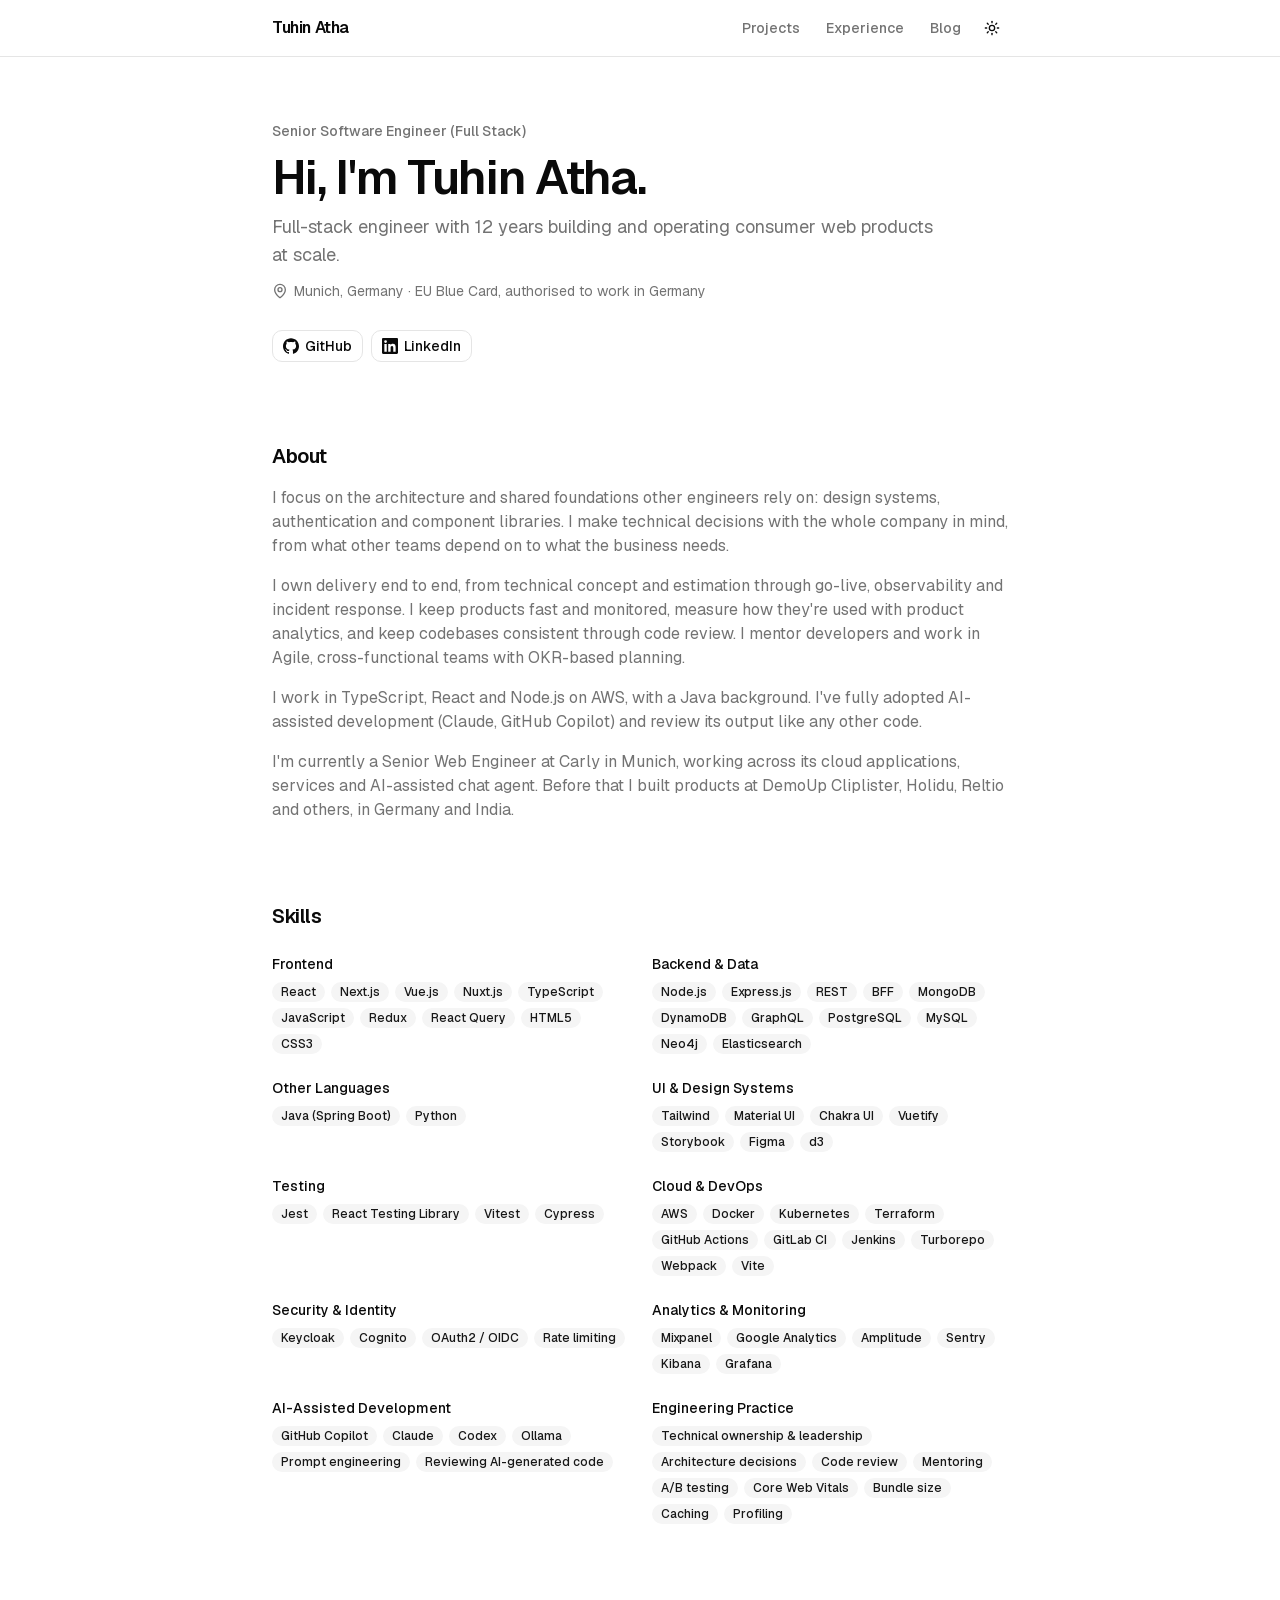
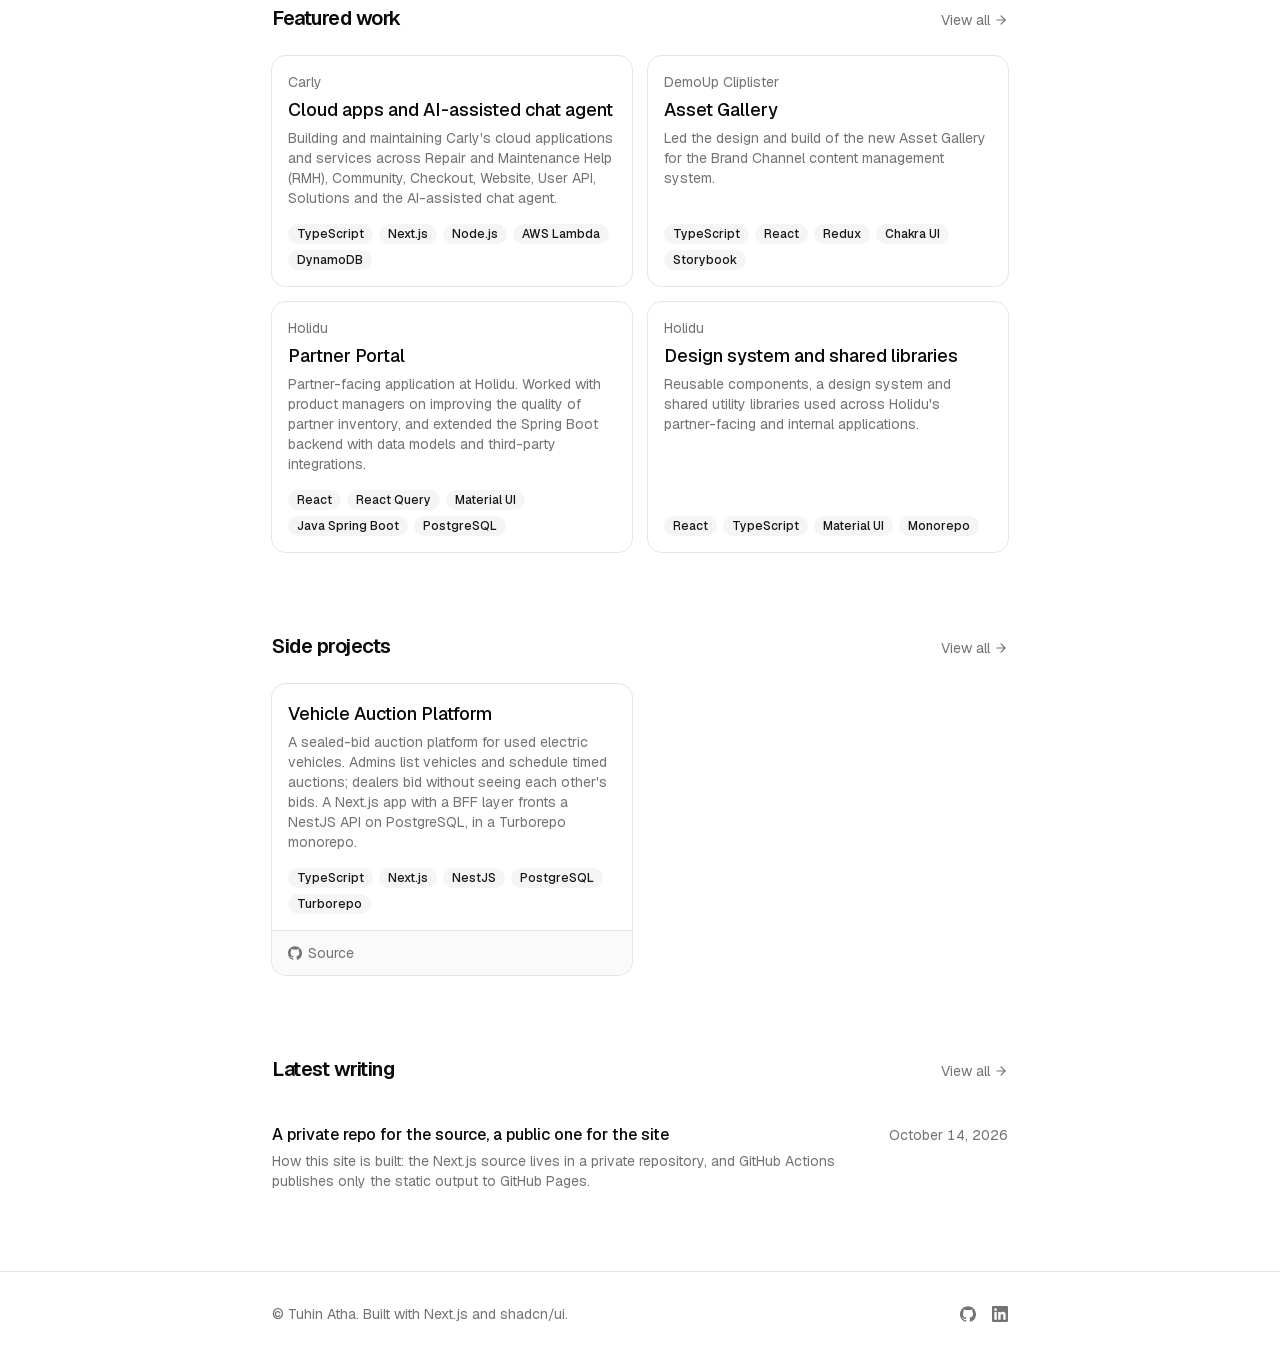
==== commit 78a5eab3: "Deploy 94cae36" ====
--- a/index.html
+++ b/index.html
@@ -1 +1 @@
-<!DOCTYPE html><html lang="en" class="_7725RG_variable _8Li5zG_variable h-full antialiased"><head><meta charSet="utf-8"/><meta name="viewport" content="width=device-width, initial-scale=1"/><link rel="preload" href="/_next/static/media/797e433ab948586e-s.p.0r6juujl39pe6.woff2" as="font" crossorigin="" type="font/woff2"/><link rel="preload" href="/_next/static/media/caa3a2e1cccd8315-s.p.0wgildi0cnwt9.woff2" as="font" crossorigin="" type="font/woff2"/><link rel="stylesheet" href="/_next/static/chunks/2vq6rifdu5x4x.css" data-precedence="next"/><link rel="preload" as="script" fetchPriority="low" href="/_next/static/chunks/1xuvhrqr2dk3_.js"/><script src="/_next/static/chunks/0o2_wt499xvls.js" async=""></script><script src="/_next/static/chunks/44ne-l9m6hul_.js" async=""></script><script src="/_next/static/chunks/15p5ur1pxkzql.js" async=""></script><script src="/_next/static/chunks/turbopack-3-ry682tkyiqk.js" async=""></script><script src="/_next/static/chunks/232mtscz61mx-.js" async=""></script><script src="/_next/static/chunks/2uurpusv7-fc9.js" async=""></script><title>Tuhin Atha · Senior Software Engineer (Full Stack)</title><meta name="description" content="Full-stack engineer with 12 years building and operating consumer web products at scale."/><meta property="og:title" content="Tuhin Atha · Senior Software Engineer (Full Stack)"/><meta property="og:description" content="Full-stack engineer with 12 years building and operating consumer web products at scale."/><meta property="og:url" content="https://tuhinatha.github.io/"/><meta property="og:site_name" content="Tuhin Atha"/><meta property="og:type" content="website"/><meta name="twitter:card" content="summary"/><meta name="twitter:title" content="Tuhin Atha · Senior Software Engineer (Full Stack)"/><meta name="twitter:description" content="Full-stack engineer with 12 years building and operating consumer web products at scale."/><link rel="icon" href="/favicon.ico?favicon.117ezoe8m31dk.ico" sizes="48x48" type="image/x-icon"/><meta name="next-size-adjust" content=""/><script src="/_next/static/chunks/0cz1d0mv5g_q7.js" noModule=""></script></head><body class="flex min-h-full flex-col"><div hidden=""><!--$--><!--/$--></div><script>((a,b,c,d,e,f,g,h)=>{let i=document.documentElement,j=["light","dark"];function k(b){var c;(Array.isArray(a)?a:[a]).forEach(a=>{let c="class"===a,d=c&&f?e.map(a=>f[a]||a):e;c?(i.classList.remove(...d),i.classList.add(f&&f[b]?f[b]:b)):i.setAttribute(a,b)}),c=b,h&&j.includes(c)&&(i.style.colorScheme=c)}if(d)k(d);else try{let a=localStorage.getItem(b)||c,d=g&&"system"===a?window.matchMedia("(prefers-color-scheme: dark)").matches?"dark":"light":a;k(d)}catch(a){}})("class","theme","system",null,["light","dark"],null,true,true)</script><header class="sticky top-0 z-40 border-b bg-background/80 backdrop-blur"><div class="mx-auto flex h-14 max-w-3xl items-center justify-between px-4"><a class="font-heading font-semibold tracking-tight" href="/">Tuhin Atha</a><nav class="hidden items-center gap-1 sm:flex"><a data-slot="button" data-variant="ghost" data-size="default" class="group/button inline-flex shrink-0 items-center justify-center rounded-lg border border-transparent bg-clip-padding text-sm font-medium whitespace-nowrap transition-all outline-none select-none focus-visible:border-ring focus-visible:ring-3 focus-visible:ring-ring/50 active:not-aria-[haspopup]:translate-y-px disabled:pointer-events-none disabled:opacity-50 aria-invalid:border-destructive aria-invalid:ring-3 aria-invalid:ring-destructive/20 dark:aria-invalid:border-destructive/50 dark:aria-invalid:ring-destructive/40 [&amp;_svg]:pointer-events-none [&amp;_svg]:shrink-0 [&amp;_svg:not([class*=&#x27;size-&#x27;])]:size-4 hover:bg-muted hover:text-foreground aria-expanded:bg-muted aria-expanded:text-foreground dark:hover:bg-muted/50 h-8 gap-1.5 px-2.5 has-data-[icon=inline-end]:pr-2 has-data-[icon=inline-start]:pl-2 text-muted-foreground" href="/projects/">Projects</a><a data-slot="button" data-variant="ghost" data-size="default" class="group/button inline-flex shrink-0 items-center justify-center rounded-lg border border-transparent bg-clip-padding text-sm font-medium whitespace-nowrap transition-all outline-none select-none focus-visible:border-ring focus-visible:ring-3 focus-visible:ring-ring/50 active:not-aria-[haspopup]:translate-y-px disabled:pointer-events-none disabled:opacity-50 aria-invalid:border-destructive aria-invalid:ring-3 aria-invalid:ring-destructive/20 dark:aria-invalid:border-destructive/50 dark:aria-invalid:ring-destructive/40 [&amp;_svg]:pointer-events-none [&amp;_svg]:shrink-0 [&amp;_svg:not([class*=&#x27;size-&#x27;])]:size-4 hover:bg-muted hover:text-foreground aria-expanded:bg-muted aria-expanded:text-foreground dark:hover:bg-muted/50 h-8 gap-1.5 px-2.5 has-data-[icon=inline-end]:pr-2 has-data-[icon=inline-start]:pl-2 text-muted-foreground" href="/experience/">Experience</a><a data-slot="button" data-variant="ghost" data-size="default" class="group/button inline-flex shrink-0 items-center justify-center rounded-lg border border-transparent bg-clip-padding text-sm font-medium whitespace-nowrap transition-all outline-none select-none focus-visible:border-ring focus-visible:ring-3 focus-visible:ring-ring/50 active:not-aria-[haspopup]:translate-y-px disabled:pointer-events-none disabled:opacity-50 aria-invalid:border-destructive aria-invalid:ring-3 aria-invalid:ring-destructive/20 dark:aria-invalid:border-destructive/50 dark:aria-invalid:ring-destructive/40 [&amp;_svg]:pointer-events-none [&amp;_svg]:shrink-0 [&amp;_svg:not([class*=&#x27;size-&#x27;])]:size-4 hover:bg-muted hover:text-foreground aria-expanded:bg-muted aria-expanded:text-foreground dark:hover:bg-muted/50 h-8 gap-1.5 px-2.5 has-data-[icon=inline-end]:pr-2 has-data-[icon=inline-start]:pl-2 text-muted-foreground" href="/blog/">Blog</a><button data-slot="dropdown-menu-trigger" data-variant="ghost" data-size="icon" class="group/button inline-flex shrink-0 items-center justify-center rounded-lg border border-transparent bg-clip-padding text-sm font-medium whitespace-nowrap transition-all outline-none select-none focus-visible:border-ring focus-visible:ring-3 focus-visible:ring-ring/50 active:not-aria-[haspopup]:translate-y-px disabled:pointer-events-none disabled:opacity-50 aria-invalid:border-destructive aria-invalid:ring-3 aria-invalid:ring-destructive/20 dark:aria-invalid:border-destructive/50 dark:aria-invalid:ring-destructive/40 [&amp;_svg]:pointer-events-none [&amp;_svg]:shrink-0 [&amp;_svg:not([class*=&#x27;size-&#x27;])]:size-4 hover:bg-muted hover:text-foreground aria-expanded:bg-muted aria-expanded:text-foreground dark:hover:bg-muted/50 size-8" aria-label="Toggle theme" type="button" id="radix-_R_adb_" aria-haspopup="menu" aria-expanded="false" data-state="closed"><svg xmlns="http://www.w3.org/2000/svg" width="24" height="24" viewBox="0 0 24 24" fill="none" stroke="currentColor" stroke-width="2" stroke-linecap="round" stroke-linejoin="round" class="lucide lucide-sun scale-100 rotate-0 transition-all dark:scale-0 dark:-rotate-90" aria-hidden="true"><circle cx="12" cy="12" r="4"></circle><path d="M12 2v2"></path><path d="M12 20v2"></path><path d="m4.93 4.93 1.41 1.41"></path><path d="m17.66 17.66 1.41 1.41"></path><path d="M2 12h2"></path><path d="M20 12h2"></path><path d="m6.34 17.66-1.41 1.41"></path><path d="m19.07 4.93-1.41 1.41"></path></svg><svg xmlns="http://www.w3.org/2000/svg" width="24" height="24" viewBox="0 0 24 24" fill="none" stroke="currentColor" stroke-width="2" stroke-linecap="round" stroke-linejoin="round" class="lucide lucide-moon absolute scale-0 rotate-90 transition-all dark:scale-100 dark:rotate-0" aria-hidden="true"><path d="M20.985 12.486a9 9 0 1 1-9.473-9.472c.405-.022.617.46.402.803a6 6 0 0 0 8.268 8.268c.344-.215.825-.004.803.401"></path></svg></button></nav><div class="flex items-center gap-1 sm:hidden"><button data-slot="dropdown-menu-trigger" data-variant="ghost" data-size="icon" class="group/button inline-flex shrink-0 items-center justify-center rounded-lg border border-transparent bg-clip-padding text-sm font-medium whitespace-nowrap transition-all outline-none select-none focus-visible:border-ring focus-visible:ring-3 focus-visible:ring-ring/50 active:not-aria-[haspopup]:translate-y-px disabled:pointer-events-none disabled:opacity-50 aria-invalid:border-destructive aria-invalid:ring-3 aria-invalid:ring-destructive/20 dark:aria-invalid:border-destructive/50 dark:aria-invalid:ring-destructive/40 [&amp;_svg]:pointer-events-none [&amp;_svg]:shrink-0 [&amp;_svg:not([class*=&#x27;size-&#x27;])]:size-4 hover:bg-muted hover:text-foreground aria-expanded:bg-muted aria-expanded:text-foreground dark:hover:bg-muted/50 size-8" aria-label="Toggle theme" type="button" id="radix-_R_7db_" aria-haspopup="menu" aria-expanded="false" data-state="closed"><svg xmlns="http://www.w3.org/2000/svg" width="24" height="24" viewBox="0 0 24 24" fill="none" stroke="currentColor" stroke-width="2" stroke-linecap="round" stroke-linejoin="round" class="lucide lucide-sun scale-100 rotate-0 transition-all dark:scale-0 dark:-rotate-90" aria-hidden="true"><circle cx="12" cy="12" r="4"></circle><path d="M12 2v2"></path><path d="M12 20v2"></path><path d="m4.93 4.93 1.41 1.41"></path><path d="m17.66 17.66 1.41 1.41"></path><path d="M2 12h2"></path><path d="M20 12h2"></path><path d="m6.34 17.66-1.41 1.41"></path><path d="m19.07 4.93-1.41 1.41"></path></svg><svg xmlns="http://www.w3.org/2000/svg" width="24" height="24" viewBox="0 0 24 24" fill="none" stroke="currentColor" stroke-width="2" stroke-linecap="round" stroke-linejoin="round" class="lucide lucide-moon absolute scale-0 rotate-90 transition-all dark:scale-100 dark:rotate-0" aria-hidden="true"><path d="M20.985 12.486a9 9 0 1 1-9.473-9.472c.405-.022.617.46.402.803a6 6 0 0 0 8.268 8.268c.344-.215.825-.004.803.401"></path></svg></button><button data-slot="sheet-trigger" data-variant="ghost" data-size="icon" class="group/button inline-flex shrink-0 items-center justify-center rounded-lg border border-transparent bg-clip-padding text-sm font-medium whitespace-nowrap transition-all outline-none select-none focus-visible:border-ring focus-visible:ring-3 focus-visible:ring-ring/50 active:not-aria-[haspopup]:translate-y-px disabled:pointer-events-none disabled:opacity-50 aria-invalid:border-destructive aria-invalid:ring-3 aria-invalid:ring-destructive/20 dark:aria-invalid:border-destructive/50 dark:aria-invalid:ring-destructive/40 [&amp;_svg]:pointer-events-none [&amp;_svg]:shrink-0 [&amp;_svg:not([class*=&#x27;size-&#x27;])]:size-4 hover:bg-muted hover:text-foreground aria-expanded:bg-muted aria-expanded:text-foreground dark:hover:bg-muted/50 size-8" aria-label="Open menu" type="button" aria-haspopup="dialog" aria-expanded="false" data-state="closed"><svg xmlns="http://www.w3.org/2000/svg" width="24" height="24" viewBox="0 0 24 24" fill="none" stroke="currentColor" stroke-width="2" stroke-linecap="round" stroke-linejoin="round" class="lucide lucide-menu" aria-hidden="true"><path d="M4 5h16"></path><path d="M4 12h16"></path><path d="M4 19h16"></path></svg></button></div></div></header><main class="mx-auto w-full max-w-3xl flex-1 px-4 py-12 sm:py-16"><div class="space-y-20"><section class="space-y-6"><div class="space-y-3"><p class="text-sm font-medium text-muted-foreground">Senior Software Engineer (Full Stack)</p><h1 class="font-heading text-4xl font-semibold tracking-tight sm:text-5xl">Hi, I&#x27;m <!-- -->Tuhin Atha<!-- -->.</h1><p class="max-w-2xl text-lg text-muted-foreground">Full-stack engineer with 12 years building and operating consumer web products at scale.</p><p class="inline-flex items-center gap-1.5 text-sm text-muted-foreground"><svg xmlns="http://www.w3.org/2000/svg" width="24" height="24" viewBox="0 0 24 24" fill="none" stroke="currentColor" stroke-width="2" stroke-linecap="round" stroke-linejoin="round" class="lucide lucide-map-pin size-4" aria-hidden="true"><path d="M20 10c0 4.993-5.539 10.193-7.399 11.799a1 1 0 0 1-1.202 0C9.539 20.193 4 14.993 4 10a8 8 0 0 1 16 0"></path><circle cx="12" cy="10" r="3"></circle></svg> <!-- -->Munich, Germany</p></div><div class="flex flex-wrap gap-2"><a href="https://github.com/TuhinAtha" target="_blank" rel="noopener noreferrer" data-slot="button" data-variant="outline" data-size="default" class="group/button inline-flex shrink-0 items-center justify-center rounded-lg border bg-clip-padding text-sm font-medium whitespace-nowrap transition-all outline-none select-none focus-visible:border-ring focus-visible:ring-3 focus-visible:ring-ring/50 active:not-aria-[haspopup]:translate-y-px disabled:pointer-events-none disabled:opacity-50 aria-invalid:border-destructive aria-invalid:ring-3 aria-invalid:ring-destructive/20 dark:aria-invalid:border-destructive/50 dark:aria-invalid:ring-destructive/40 [&amp;_svg]:pointer-events-none [&amp;_svg]:shrink-0 [&amp;_svg:not([class*=&#x27;size-&#x27;])]:size-4 border-border bg-background hover:bg-muted hover:text-foreground aria-expanded:bg-muted aria-expanded:text-foreground dark:border-input dark:bg-input/30 dark:hover:bg-input/50 h-8 gap-1.5 px-2.5 has-data-[icon=inline-end]:pr-2 has-data-[icon=inline-start]:pl-2"><svg viewBox="0 0 24 24" fill="currentColor" aria-hidden="true"><path d="M12 .297c-6.63 0-12 5.373-12 12 0 5.303 3.438 9.8 8.205 11.385.6.113.82-.258.82-.577 0-.285-.01-1.04-.015-2.04-3.338.724-4.042-1.61-4.042-1.61C4.422 18.07 3.633 17.7 3.633 17.7c-1.087-.744.084-.729.084-.729 1.205.084 1.838 1.236 1.838 1.236 1.07 1.835 2.809 1.305 3.495.998.108-.776.417-1.305.76-1.605-2.665-.3-5.466-1.332-5.466-5.93 0-1.31.465-2.38 1.235-3.22-.135-.303-.54-1.523.105-3.176 0 0 1.005-.322 3.3 1.23.96-.267 1.98-.399 3-.405 1.02.006 2.04.138 3 .405 2.28-1.552 3.285-1.23 3.285-1.23.645 1.653.24 2.873.12 3.176.765.84 1.23 1.91 1.23 3.22 0 4.61-2.805 5.625-5.475 5.92.42.36.81 1.096.81 2.22 0 1.606-.015 2.896-.015 3.286 0 .315.21.69.825.57C20.565 22.092 24 17.592 24 12.297c0-6.627-5.373-12-12-12"></path></svg>GitHub</a><a href="https://www.linkedin.com/in/tuhin-atha" target="_blank" rel="noopener noreferrer" data-slot="button" data-variant="outline" data-size="default" class="group/button inline-flex shrink-0 items-center justify-center rounded-lg border bg-clip-padding text-sm font-medium whitespace-nowrap transition-all outline-none select-none focus-visible:border-ring focus-visible:ring-3 focus-visible:ring-ring/50 active:not-aria-[haspopup]:translate-y-px disabled:pointer-events-none disabled:opacity-50 aria-invalid:border-destructive aria-invalid:ring-3 aria-invalid:ring-destructive/20 dark:aria-invalid:border-destructive/50 dark:aria-invalid:ring-destructive/40 [&amp;_svg]:pointer-events-none [&amp;_svg]:shrink-0 [&amp;_svg:not([class*=&#x27;size-&#x27;])]:size-4 border-border bg-background hover:bg-muted hover:text-foreground aria-expanded:bg-muted aria-expanded:text-foreground dark:border-input dark:bg-input/30 dark:hover:bg-input/50 h-8 gap-1.5 px-2.5 has-data-[icon=inline-end]:pr-2 has-data-[icon=inline-start]:pl-2"><svg viewBox="0 0 24 24" fill="currentColor" aria-hidden="true"><path d="M20.447 20.452h-3.554v-5.569c0-1.328-.027-3.037-1.852-3.037-1.853 0-2.136 1.445-2.136 2.939v5.667H9.351V9h3.414v1.561h.046c.477-.9 1.637-1.85 3.37-1.85 3.601 0 4.267 2.37 4.267 5.455v6.286zM5.337 7.433a2.062 2.062 0 1 1 0-4.125 2.062 2.062 0 0 1 0 4.125zm1.782 13.019H3.555V9h3.564v11.452zM22.225 0H1.771C.792 0 0 .774 0 1.729v20.542C0 23.227.792 24 1.771 24h20.451C23.2 24 24 23.227 24 22.271V1.729C24 .774 23.2 0 22.222 0h.003z"></path></svg>LinkedIn</a></div></section><section><h2 class="mb-4 font-heading text-xl font-semibold tracking-tight">About</h2><div class="space-y-4 text-muted-foreground"><p>I own delivery end to end, from technical concept and estimation through go-live, observability and incident response. I also build the shared foundations other teams depend on: design systems, authentication and component libraries.</p><p>I&#x27;m currently a Senior Web Engineer at Carly in Munich, working across its cloud applications, services and AI-assisted chat agent. Before that I built products at DemoUp Cliplister, Holidu, Reltio and others, in Germany and India.</p></div></section><section><h2 class="mb-6 font-heading text-xl font-semibold tracking-tight">Skills</h2><div class="grid gap-6 sm:grid-cols-2"><div class="space-y-2"><h3 class="text-sm font-medium">Frontend</h3><div class="flex flex-wrap gap-1.5"><span data-slot="badge" data-variant="secondary" class="group/badge inline-flex h-5 w-fit shrink-0 items-center justify-center gap-1 overflow-hidden rounded-4xl border border-transparent px-2 py-0.5 text-xs font-medium whitespace-nowrap transition-all focus-visible:border-ring focus-visible:ring-[3px] focus-visible:ring-ring/50 has-data-[icon=inline-end]:pr-1.5 has-data-[icon=inline-start]:pl-1.5 aria-invalid:border-destructive aria-invalid:ring-destructive/20 dark:aria-invalid:ring-destructive/40 [&amp;&gt;svg]:pointer-events-none [&amp;&gt;svg]:size-3! bg-secondary text-secondary-foreground [a]:hover:bg-secondary/80">React</span><span data-slot="badge" data-variant="secondary" class="group/badge inline-flex h-5 w-fit shrink-0 items-center justify-center gap-1 overflow-hidden rounded-4xl border border-transparent px-2 py-0.5 text-xs font-medium whitespace-nowrap transition-all focus-visible:border-ring focus-visible:ring-[3px] focus-visible:ring-ring/50 has-data-[icon=inline-end]:pr-1.5 has-data-[icon=inline-start]:pl-1.5 aria-invalid:border-destructive aria-invalid:ring-destructive/20 dark:aria-invalid:ring-destructive/40 [&amp;&gt;svg]:pointer-events-none [&amp;&gt;svg]:size-3! bg-secondary text-secondary-foreground [a]:hover:bg-secondary/80">Next.js</span><span data-slot="badge" data-variant="secondary" class="group/badge inline-flex h-5 w-fit shrink-0 items-center justify-center gap-1 overflow-hidden rounded-4xl border border-transparent px-2 py-0.5 text-xs font-medium whitespace-nowrap transition-all focus-visible:border-ring focus-visible:ring-[3px] focus-visible:ring-ring/50 has-data-[icon=inline-end]:pr-1.5 has-data-[icon=inline-start]:pl-1.5 aria-invalid:border-destructive aria-invalid:ring-destructive/20 dark:aria-invalid:ring-destructive/40 [&amp;&gt;svg]:pointer-events-none [&amp;&gt;svg]:size-3! bg-secondary text-secondary-foreground [a]:hover:bg-secondary/80">TypeScript</span><span data-slot="badge" data-variant="secondary" class="group/badge inline-flex h-5 w-fit shrink-0 items-center justify-center gap-1 overflow-hidden rounded-4xl border border-transparent px-2 py-0.5 text-xs font-medium whitespace-nowrap transition-all focus-visible:border-ring focus-visible:ring-[3px] focus-visible:ring-ring/50 has-data-[icon=inline-end]:pr-1.5 has-data-[icon=inline-start]:pl-1.5 aria-invalid:border-destructive aria-invalid:ring-destructive/20 dark:aria-invalid:ring-destructive/40 [&amp;&gt;svg]:pointer-events-none [&amp;&gt;svg]:size-3! bg-secondary text-secondary-foreground [a]:hover:bg-secondary/80">JavaScript</span><span data-slot="badge" data-variant="secondary" class="group/badge inline-flex h-5 w-fit shrink-0 items-center justify-center gap-1 overflow-hidden rounded-4xl border border-transparent px-2 py-0.5 text-xs font-medium whitespace-nowrap transition-all focus-visible:border-ring focus-visible:ring-[3px] focus-visible:ring-ring/50 has-data-[icon=inline-end]:pr-1.5 has-data-[icon=inline-start]:pl-1.5 aria-invalid:border-destructive aria-invalid:ring-destructive/20 dark:aria-invalid:ring-destructive/40 [&amp;&gt;svg]:pointer-events-none [&amp;&gt;svg]:size-3! bg-secondary text-secondary-foreground [a]:hover:bg-secondary/80">Redux</span><span data-slot="badge" data-variant="secondary" class="group/badge inline-flex h-5 w-fit shrink-0 items-center justify-center gap-1 overflow-hidden rounded-4xl border border-transparent px-2 py-0.5 text-xs font-medium whitespace-nowrap transition-all focus-visible:border-ring focus-visible:ring-[3px] focus-visible:ring-ring/50 has-data-[icon=inline-end]:pr-1.5 has-data-[icon=inline-start]:pl-1.5 aria-invalid:border-destructive aria-invalid:ring-destructive/20 dark:aria-invalid:ring-destructive/40 [&amp;&gt;svg]:pointer-events-none [&amp;&gt;svg]:size-3! bg-secondary text-secondary-foreground [a]:hover:bg-secondary/80">React Query</span></div></div><div class="space-y-2"><h3 class="text-sm font-medium">Backend &amp; Data</h3><div class="flex flex-wrap gap-1.5"><span data-slot="badge" data-variant="secondary" class="group/badge inline-flex h-5 w-fit shrink-0 items-center justify-center gap-1 overflow-hidden rounded-4xl border border-transparent px-2 py-0.5 text-xs font-medium whitespace-nowrap transition-all focus-visible:border-ring focus-visible:ring-[3px] focus-visible:ring-ring/50 has-data-[icon=inline-end]:pr-1.5 has-data-[icon=inline-start]:pl-1.5 aria-invalid:border-destructive aria-invalid:ring-destructive/20 dark:aria-invalid:ring-destructive/40 [&amp;&gt;svg]:pointer-events-none [&amp;&gt;svg]:size-3! bg-secondary text-secondary-foreground [a]:hover:bg-secondary/80">Node.js</span><span data-slot="badge" data-variant="secondary" class="group/badge inline-flex h-5 w-fit shrink-0 items-center justify-center gap-1 overflow-hidden rounded-4xl border border-transparent px-2 py-0.5 text-xs font-medium whitespace-nowrap transition-all focus-visible:border-ring focus-visible:ring-[3px] focus-visible:ring-ring/50 has-data-[icon=inline-end]:pr-1.5 has-data-[icon=inline-start]:pl-1.5 aria-invalid:border-destructive aria-invalid:ring-destructive/20 dark:aria-invalid:ring-destructive/40 [&amp;&gt;svg]:pointer-events-none [&amp;&gt;svg]:size-3! bg-secondary text-secondary-foreground [a]:hover:bg-secondary/80">Express.js</span><span data-slot="badge" data-variant="secondary" class="group/badge inline-flex h-5 w-fit shrink-0 items-center justify-center gap-1 overflow-hidden rounded-4xl border border-transparent px-2 py-0.5 text-xs font-medium whitespace-nowrap transition-all focus-visible:border-ring focus-visible:ring-[3px] focus-visible:ring-ring/50 has-data-[icon=inline-end]:pr-1.5 has-data-[icon=inline-start]:pl-1.5 aria-invalid:border-destructive aria-invalid:ring-destructive/20 dark:aria-invalid:ring-destructive/40 [&amp;&gt;svg]:pointer-events-none [&amp;&gt;svg]:size-3! bg-secondary text-secondary-foreground [a]:hover:bg-secondary/80">REST</span><span data-slot="badge" data-variant="secondary" class="group/badge inline-flex h-5 w-fit shrink-0 items-center justify-center gap-1 overflow-hidden rounded-4xl border border-transparent px-2 py-0.5 text-xs font-medium whitespace-nowrap transition-all focus-visible:border-ring focus-visible:ring-[3px] focus-visible:ring-ring/50 has-data-[icon=inline-end]:pr-1.5 has-data-[icon=inline-start]:pl-1.5 aria-invalid:border-destructive aria-invalid:ring-destructive/20 dark:aria-invalid:ring-destructive/40 [&amp;&gt;svg]:pointer-events-none [&amp;&gt;svg]:size-3! bg-secondary text-secondary-foreground [a]:hover:bg-secondary/80">BFF</span><span data-slot="badge" data-variant="secondary" class="group/badge inline-flex h-5 w-fit shrink-0 items-center justify-center gap-1 overflow-hidden rounded-4xl border border-transparent px-2 py-0.5 text-xs font-medium whitespace-nowrap transition-all focus-visible:border-ring focus-visible:ring-[3px] focus-visible:ring-ring/50 has-data-[icon=inline-end]:pr-1.5 has-data-[icon=inline-start]:pl-1.5 aria-invalid:border-destructive aria-invalid:ring-destructive/20 dark:aria-invalid:ring-destructive/40 [&amp;&gt;svg]:pointer-events-none [&amp;&gt;svg]:size-3! bg-secondary text-secondary-foreground [a]:hover:bg-secondary/80">MongoDB</span><span data-slot="badge" data-variant="secondary" class="group/badge inline-flex h-5 w-fit shrink-0 items-center justify-center gap-1 overflow-hidden rounded-4xl border border-transparent px-2 py-0.5 text-xs font-medium whitespace-nowrap transition-all focus-visible:border-ring focus-visible:ring-[3px] focus-visible:ring-ring/50 has-data-[icon=inline-end]:pr-1.5 has-data-[icon=inline-start]:pl-1.5 aria-invalid:border-destructive aria-invalid:ring-destructive/20 dark:aria-invalid:ring-destructive/40 [&amp;&gt;svg]:pointer-events-none [&amp;&gt;svg]:size-3! bg-secondary text-secondary-foreground [a]:hover:bg-secondary/80">DynamoDB</span><span data-slot="badge" data-variant="secondary" class="group/badge inline-flex h-5 w-fit shrink-0 items-center justify-center gap-1 overflow-hidden rounded-4xl border border-transparent px-2 py-0.5 text-xs font-medium whitespace-nowrap transition-all focus-visible:border-ring focus-visible:ring-[3px] focus-visible:ring-ring/50 has-data-[icon=inline-end]:pr-1.5 has-data-[icon=inline-start]:pl-1.5 aria-invalid:border-destructive aria-invalid:ring-destructive/20 dark:aria-invalid:ring-destructive/40 [&amp;&gt;svg]:pointer-events-none [&amp;&gt;svg]:size-3! bg-secondary text-secondary-foreground [a]:hover:bg-secondary/80">GraphQL</span><span data-slot="badge" data-variant="secondary" class="group/badge inline-flex h-5 w-fit shrink-0 items-center justify-center gap-1 overflow-hidden rounded-4xl border border-transparent px-2 py-0.5 text-xs font-medium whitespace-nowrap transition-all focus-visible:border-ring focus-visible:ring-[3px] focus-visible:ring-ring/50 has-data-[icon=inline-end]:pr-1.5 has-data-[icon=inline-start]:pl-1.5 aria-invalid:border-destructive aria-invalid:ring-destructive/20 dark:aria-invalid:ring-destructive/40 [&amp;&gt;svg]:pointer-events-none [&amp;&gt;svg]:size-3! bg-secondary text-secondary-foreground [a]:hover:bg-secondary/80">PostgreSQL</span><span data-slot="badge" data-variant="secondary" class="group/badge inline-flex h-5 w-fit shrink-0 items-center justify-center gap-1 overflow-hidden rounded-4xl border border-transparent px-2 py-0.5 text-xs font-medium whitespace-nowrap transition-all focus-visible:border-ring focus-visible:ring-[3px] focus-visible:ring-ring/50 has-data-[icon=inline-end]:pr-1.5 has-data-[icon=inline-start]:pl-1.5 aria-invalid:border-destructive aria-invalid:ring-destructive/20 dark:aria-invalid:ring-destructive/40 [&amp;&gt;svg]:pointer-events-none [&amp;&gt;svg]:size-3! bg-secondary text-secondary-foreground [a]:hover:bg-secondary/80">MySQL</span><span data-slot="badge" data-variant="secondary" class="group/badge inline-flex h-5 w-fit shrink-0 items-center justify-center gap-1 overflow-hidden rounded-4xl border border-transparent px-2 py-0.5 text-xs font-medium whitespace-nowrap transition-all focus-visible:border-ring focus-visible:ring-[3px] focus-visible:ring-ring/50 has-data-[icon=inline-end]:pr-1.5 has-data-[icon=inline-start]:pl-1.5 aria-invalid:border-destructive aria-invalid:ring-destructive/20 dark:aria-invalid:ring-destructive/40 [&amp;&gt;svg]:pointer-events-none [&amp;&gt;svg]:size-3! bg-secondary text-secondary-foreground [a]:hover:bg-secondary/80">Neo4j</span></div></div><div class="space-y-2"><h3 class="text-sm font-medium">UI &amp; Design Systems</h3><div class="flex flex-wrap gap-1.5"><span data-slot="badge" data-variant="secondary" class="group/badge inline-flex h-5 w-fit shrink-0 items-center justify-center gap-1 overflow-hidden rounded-4xl border border-transparent px-2 py-0.5 text-xs font-medium whitespace-nowrap transition-all focus-visible:border-ring focus-visible:ring-[3px] focus-visible:ring-ring/50 has-data-[icon=inline-end]:pr-1.5 has-data-[icon=inline-start]:pl-1.5 aria-invalid:border-destructive aria-invalid:ring-destructive/20 dark:aria-invalid:ring-destructive/40 [&amp;&gt;svg]:pointer-events-none [&amp;&gt;svg]:size-3! bg-secondary text-secondary-foreground [a]:hover:bg-secondary/80">Tailwind</span><span data-slot="badge" data-variant="secondary" class="group/badge inline-flex h-5 w-fit shrink-0 items-center justify-center gap-1 overflow-hidden rounded-4xl border border-transparent px-2 py-0.5 text-xs font-medium whitespace-nowrap transition-all focus-visible:border-ring focus-visible:ring-[3px] focus-visible:ring-ring/50 has-data-[icon=inline-end]:pr-1.5 has-data-[icon=inline-start]:pl-1.5 aria-invalid:border-destructive aria-invalid:ring-destructive/20 dark:aria-invalid:ring-destructive/40 [&amp;&gt;svg]:pointer-events-none [&amp;&gt;svg]:size-3! bg-secondary text-secondary-foreground [a]:hover:bg-secondary/80">Material UI</span><span data-slot="badge" data-variant="secondary" class="group/badge inline-flex h-5 w-fit shrink-0 items-center justify-center gap-1 overflow-hidden rounded-4xl border border-transparent px-2 py-0.5 text-xs font-medium whitespace-nowrap transition-all focus-visible:border-ring focus-visible:ring-[3px] focus-visible:ring-ring/50 has-data-[icon=inline-end]:pr-1.5 has-data-[icon=inline-start]:pl-1.5 aria-invalid:border-destructive aria-invalid:ring-destructive/20 dark:aria-invalid:ring-destructive/40 [&amp;&gt;svg]:pointer-events-none [&amp;&gt;svg]:size-3! bg-secondary text-secondary-foreground [a]:hover:bg-secondary/80">Chakra UI</span><span data-slot="badge" data-variant="secondary" class="group/badge inline-flex h-5 w-fit shrink-0 items-center justify-center gap-1 overflow-hidden rounded-4xl border border-transparent px-2 py-0.5 text-xs font-medium whitespace-nowrap transition-all focus-visible:border-ring focus-visible:ring-[3px] focus-visible:ring-ring/50 has-data-[icon=inline-end]:pr-1.5 has-data-[icon=inline-start]:pl-1.5 aria-invalid:border-destructive aria-invalid:ring-destructive/20 dark:aria-invalid:ring-destructive/40 [&amp;&gt;svg]:pointer-events-none [&amp;&gt;svg]:size-3! bg-secondary text-secondary-foreground [a]:hover:bg-secondary/80">Storybook</span><span data-slot="badge" data-variant="secondary" class="group/badge inline-flex h-5 w-fit shrink-0 items-center justify-center gap-1 overflow-hidden rounded-4xl border border-transparent px-2 py-0.5 text-xs font-medium whitespace-nowrap transition-all focus-visible:border-ring focus-visible:ring-[3px] focus-visible:ring-ring/50 has-data-[icon=inline-end]:pr-1.5 has-data-[icon=inline-start]:pl-1.5 aria-invalid:border-destructive aria-invalid:ring-destructive/20 dark:aria-invalid:ring-destructive/40 [&amp;&gt;svg]:pointer-events-none [&amp;&gt;svg]:size-3! bg-secondary text-secondary-foreground [a]:hover:bg-secondary/80">d3</span></div></div><div class="space-y-2"><h3 class="text-sm font-medium">Testing</h3><div class="flex flex-wrap gap-1.5"><span data-slot="badge" data-variant="secondary" class="group/badge inline-flex h-5 w-fit shrink-0 items-center justify-center gap-1 overflow-hidden rounded-4xl border border-transparent px-2 py-0.5 text-xs font-medium whitespace-nowrap transition-all focus-visible:border-ring focus-visible:ring-[3px] focus-visible:ring-ring/50 has-data-[icon=inline-end]:pr-1.5 has-data-[icon=inline-start]:pl-1.5 aria-invalid:border-destructive aria-invalid:ring-destructive/20 dark:aria-invalid:ring-destructive/40 [&amp;&gt;svg]:pointer-events-none [&amp;&gt;svg]:size-3! bg-secondary text-secondary-foreground [a]:hover:bg-secondary/80">Jest</span><span data-slot="badge" data-variant="secondary" class="group/badge inline-flex h-5 w-fit shrink-0 items-center justify-center gap-1 overflow-hidden rounded-4xl border border-transparent px-2 py-0.5 text-xs font-medium whitespace-nowrap transition-all focus-visible:border-ring focus-visible:ring-[3px] focus-visible:ring-ring/50 has-data-[icon=inline-end]:pr-1.5 has-data-[icon=inline-start]:pl-1.5 aria-invalid:border-destructive aria-invalid:ring-destructive/20 dark:aria-invalid:ring-destructive/40 [&amp;&gt;svg]:pointer-events-none [&amp;&gt;svg]:size-3! bg-secondary text-secondary-foreground [a]:hover:bg-secondary/80">React Testing Library</span><span data-slot="badge" data-variant="secondary" class="group/badge inline-flex h-5 w-fit shrink-0 items-center justify-center gap-1 overflow-hidden rounded-4xl border border-transparent px-2 py-0.5 text-xs font-medium whitespace-nowrap transition-all focus-visible:border-ring focus-visible:ring-[3px] focus-visible:ring-ring/50 has-data-[icon=inline-end]:pr-1.5 has-data-[icon=inline-start]:pl-1.5 aria-invalid:border-destructive aria-invalid:ring-destructive/20 dark:aria-invalid:ring-destructive/40 [&amp;&gt;svg]:pointer-events-none [&amp;&gt;svg]:size-3! bg-secondary text-secondary-foreground [a]:hover:bg-secondary/80">Vitest</span><span data-slot="badge" data-variant="secondary" class="group/badge inline-flex h-5 w-fit shrink-0 items-center justify-center gap-1 overflow-hidden rounded-4xl border border-transparent px-2 py-0.5 text-xs font-medium whitespace-nowrap transition-all focus-visible:border-ring focus-visible:ring-[3px] focus-visible:ring-ring/50 has-data-[icon=inline-end]:pr-1.5 has-data-[icon=inline-start]:pl-1.5 aria-invalid:border-destructive aria-invalid:ring-destructive/20 dark:aria-invalid:ring-destructive/40 [&amp;&gt;svg]:pointer-events-none [&amp;&gt;svg]:size-3! bg-secondary text-secondary-foreground [a]:hover:bg-secondary/80">Cypress</span></div></div><div class="space-y-2"><h3 class="text-sm font-medium">Cloud &amp; DevOps</h3><div class="flex flex-wrap gap-1.5"><span data-slot="badge" data-variant="secondary" class="group/badge inline-flex h-5 w-fit shrink-0 items-center justify-center gap-1 overflow-hidden rounded-4xl border border-transparent px-2 py-0.5 text-xs font-medium whitespace-nowrap transition-all focus-visible:border-ring focus-visible:ring-[3px] focus-visible:ring-ring/50 has-data-[icon=inline-end]:pr-1.5 has-data-[icon=inline-start]:pl-1.5 aria-invalid:border-destructive aria-invalid:ring-destructive/20 dark:aria-invalid:ring-destructive/40 [&amp;&gt;svg]:pointer-events-none [&amp;&gt;svg]:size-3! bg-secondary text-secondary-foreground [a]:hover:bg-secondary/80">AWS</span><span data-slot="badge" data-variant="secondary" class="group/badge inline-flex h-5 w-fit shrink-0 items-center justify-center gap-1 overflow-hidden rounded-4xl border border-transparent px-2 py-0.5 text-xs font-medium whitespace-nowrap transition-all focus-visible:border-ring focus-visible:ring-[3px] focus-visible:ring-ring/50 has-data-[icon=inline-end]:pr-1.5 has-data-[icon=inline-start]:pl-1.5 aria-invalid:border-destructive aria-invalid:ring-destructive/20 dark:aria-invalid:ring-destructive/40 [&amp;&gt;svg]:pointer-events-none [&amp;&gt;svg]:size-3! bg-secondary text-secondary-foreground [a]:hover:bg-secondary/80">Docker</span><span data-slot="badge" data-variant="secondary" class="group/badge inline-flex h-5 w-fit shrink-0 items-center justify-center gap-1 overflow-hidden rounded-4xl border border-transparent px-2 py-0.5 text-xs font-medium whitespace-nowrap transition-all focus-visible:border-ring focus-visible:ring-[3px] focus-visible:ring-ring/50 has-data-[icon=inline-end]:pr-1.5 has-data-[icon=inline-start]:pl-1.5 aria-invalid:border-destructive aria-invalid:ring-destructive/20 dark:aria-invalid:ring-destructive/40 [&amp;&gt;svg]:pointer-events-none [&amp;&gt;svg]:size-3! bg-secondary text-secondary-foreground [a]:hover:bg-secondary/80">GitHub Actions</span><span data-slot="badge" data-variant="secondary" class="group/badge inline-flex h-5 w-fit shrink-0 items-center justify-center gap-1 overflow-hidden rounded-4xl border border-transparent px-2 py-0.5 text-xs font-medium whitespace-nowrap transition-all focus-visible:border-ring focus-visible:ring-[3px] focus-visible:ring-ring/50 has-data-[icon=inline-end]:pr-1.5 has-data-[icon=inline-start]:pl-1.5 aria-invalid:border-destructive aria-invalid:ring-destructive/20 dark:aria-invalid:ring-destructive/40 [&amp;&gt;svg]:pointer-events-none [&amp;&gt;svg]:size-3! bg-secondary text-secondary-foreground [a]:hover:bg-secondary/80">GitLab CI</span><span data-slot="badge" data-variant="secondary" class="group/badge inline-flex h-5 w-fit shrink-0 items-center justify-center gap-1 overflow-hidden rounded-4xl border border-transparent px-2 py-0.5 text-xs font-medium whitespace-nowrap transition-all focus-visible:border-ring focus-visible:ring-[3px] focus-visible:ring-ring/50 has-data-[icon=inline-end]:pr-1.5 has-data-[icon=inline-start]:pl-1.5 aria-invalid:border-destructive aria-invalid:ring-destructive/20 dark:aria-invalid:ring-destructive/40 [&amp;&gt;svg]:pointer-events-none [&amp;&gt;svg]:size-3! bg-secondary text-secondary-foreground [a]:hover:bg-secondary/80">Turborepo</span><span data-slot="badge" data-variant="secondary" class="group/badge inline-flex h-5 w-fit shrink-0 items-center justify-center gap-1 overflow-hidden rounded-4xl border border-transparent px-2 py-0.5 text-xs font-medium whitespace-nowrap transition-all focus-visible:border-ring focus-visible:ring-[3px] focus-visible:ring-ring/50 has-data-[icon=inline-end]:pr-1.5 has-data-[icon=inline-start]:pl-1.5 aria-invalid:border-destructive aria-invalid:ring-destructive/20 dark:aria-invalid:ring-destructive/40 [&amp;&gt;svg]:pointer-events-none [&amp;&gt;svg]:size-3! bg-secondary text-secondary-foreground [a]:hover:bg-secondary/80">Webpack</span><span data-slot="badge" data-variant="secondary" class="group/badge inline-flex h-5 w-fit shrink-0 items-center justify-center gap-1 overflow-hidden rounded-4xl border border-transparent px-2 py-0.5 text-xs font-medium whitespace-nowrap transition-all focus-visible:border-ring focus-visible:ring-[3px] focus-visible:ring-ring/50 has-data-[icon=inline-end]:pr-1.5 has-data-[icon=inline-start]:pl-1.5 aria-invalid:border-destructive aria-invalid:ring-destructive/20 dark:aria-invalid:ring-destructive/40 [&amp;&gt;svg]:pointer-events-none [&amp;&gt;svg]:size-3! bg-secondary text-secondary-foreground [a]:hover:bg-secondary/80">Vite</span></div></div><div class="space-y-2"><h3 class="text-sm font-medium">Security &amp; Identity</h3><div class="flex flex-wrap gap-1.5"><span data-slot="badge" data-variant="secondary" class="group/badge inline-flex h-5 w-fit shrink-0 items-center justify-center gap-1 overflow-hidden rounded-4xl border border-transparent px-2 py-0.5 text-xs font-medium whitespace-nowrap transition-all focus-visible:border-ring focus-visible:ring-[3px] focus-visible:ring-ring/50 has-data-[icon=inline-end]:pr-1.5 has-data-[icon=inline-start]:pl-1.5 aria-invalid:border-destructive aria-invalid:ring-destructive/20 dark:aria-invalid:ring-destructive/40 [&amp;&gt;svg]:pointer-events-none [&amp;&gt;svg]:size-3! bg-secondary text-secondary-foreground [a]:hover:bg-secondary/80">Keycloak</span><span data-slot="badge" data-variant="secondary" class="group/badge inline-flex h-5 w-fit shrink-0 items-center justify-center gap-1 overflow-hidden rounded-4xl border border-transparent px-2 py-0.5 text-xs font-medium whitespace-nowrap transition-all focus-visible:border-ring focus-visible:ring-[3px] focus-visible:ring-ring/50 has-data-[icon=inline-end]:pr-1.5 has-data-[icon=inline-start]:pl-1.5 aria-invalid:border-destructive aria-invalid:ring-destructive/20 dark:aria-invalid:ring-destructive/40 [&amp;&gt;svg]:pointer-events-none [&amp;&gt;svg]:size-3! bg-secondary text-secondary-foreground [a]:hover:bg-secondary/80">Cognito</span><span data-slot="badge" data-variant="secondary" class="group/badge inline-flex h-5 w-fit shrink-0 items-center justify-center gap-1 overflow-hidden rounded-4xl border border-transparent px-2 py-0.5 text-xs font-medium whitespace-nowrap transition-all focus-visible:border-ring focus-visible:ring-[3px] focus-visible:ring-ring/50 has-data-[icon=inline-end]:pr-1.5 has-data-[icon=inline-start]:pl-1.5 aria-invalid:border-destructive aria-invalid:ring-destructive/20 dark:aria-invalid:ring-destructive/40 [&amp;&gt;svg]:pointer-events-none [&amp;&gt;svg]:size-3! bg-secondary text-secondary-foreground [a]:hover:bg-secondary/80">OAuth2 / OIDC</span><span data-slot="badge" data-variant="secondary" class="group/badge inline-flex h-5 w-fit shrink-0 items-center justify-center gap-1 overflow-hidden rounded-4xl border border-transparent px-2 py-0.5 text-xs font-medium whitespace-nowrap transition-all focus-visible:border-ring focus-visible:ring-[3px] focus-visible:ring-ring/50 has-data-[icon=inline-end]:pr-1.5 has-data-[icon=inline-start]:pl-1.5 aria-invalid:border-destructive aria-invalid:ring-destructive/20 dark:aria-invalid:ring-destructive/40 [&amp;&gt;svg]:pointer-events-none [&amp;&gt;svg]:size-3! bg-secondary text-secondary-foreground [a]:hover:bg-secondary/80">Rate limiting</span></div></div><div class="space-y-2"><h3 class="text-sm font-medium">Analytics &amp; Monitoring</h3><div class="flex flex-wrap gap-1.5"><span data-slot="badge" data-variant="secondary" class="group/badge inline-flex h-5 w-fit shrink-0 items-center justify-center gap-1 overflow-hidden rounded-4xl border border-transparent px-2 py-0.5 text-xs font-medium whitespace-nowrap transition-all focus-visible:border-ring focus-visible:ring-[3px] focus-visible:ring-ring/50 has-data-[icon=inline-end]:pr-1.5 has-data-[icon=inline-start]:pl-1.5 aria-invalid:border-destructive aria-invalid:ring-destructive/20 dark:aria-invalid:ring-destructive/40 [&amp;&gt;svg]:pointer-events-none [&amp;&gt;svg]:size-3! bg-secondary text-secondary-foreground [a]:hover:bg-secondary/80">Mixpanel</span><span data-slot="badge" data-variant="secondary" class="group/badge inline-flex h-5 w-fit shrink-0 items-center justify-center gap-1 overflow-hidden rounded-4xl border border-transparent px-2 py-0.5 text-xs font-medium whitespace-nowrap transition-all focus-visible:border-ring focus-visible:ring-[3px] focus-visible:ring-ring/50 has-data-[icon=inline-end]:pr-1.5 has-data-[icon=inline-start]:pl-1.5 aria-invalid:border-destructive aria-invalid:ring-destructive/20 dark:aria-invalid:ring-destructive/40 [&amp;&gt;svg]:pointer-events-none [&amp;&gt;svg]:size-3! bg-secondary text-secondary-foreground [a]:hover:bg-secondary/80">Google Analytics</span><span data-slot="badge" data-variant="secondary" class="group/badge inline-flex h-5 w-fit shrink-0 items-center justify-center gap-1 overflow-hidden rounded-4xl border border-transparent px-2 py-0.5 text-xs font-medium whitespace-nowrap transition-all focus-visible:border-ring focus-visible:ring-[3px] focus-visible:ring-ring/50 has-data-[icon=inline-end]:pr-1.5 has-data-[icon=inline-start]:pl-1.5 aria-invalid:border-destructive aria-invalid:ring-destructive/20 dark:aria-invalid:ring-destructive/40 [&amp;&gt;svg]:pointer-events-none [&amp;&gt;svg]:size-3! bg-secondary text-secondary-foreground [a]:hover:bg-secondary/80">Amplitude</span><span data-slot="badge" data-variant="secondary" class="group/badge inline-flex h-5 w-fit shrink-0 items-center justify-center gap-1 overflow-hidden rounded-4xl border border-transparent px-2 py-0.5 text-xs font-medium whitespace-nowrap transition-all focus-visible:border-ring focus-visible:ring-[3px] focus-visible:ring-ring/50 has-data-[icon=inline-end]:pr-1.5 has-data-[icon=inline-start]:pl-1.5 aria-invalid:border-destructive aria-invalid:ring-destructive/20 dark:aria-invalid:ring-destructive/40 [&amp;&gt;svg]:pointer-events-none [&amp;&gt;svg]:size-3! bg-secondary text-secondary-foreground [a]:hover:bg-secondary/80">Sentry</span></div></div><div class="space-y-2"><h3 class="text-sm font-medium">AI-Assisted Development</h3><div class="flex flex-wrap gap-1.5"><span data-slot="badge" data-variant="secondary" class="group/badge inline-flex h-5 w-fit shrink-0 items-center justify-center gap-1 overflow-hidden rounded-4xl border border-transparent px-2 py-0.5 text-xs font-medium whitespace-nowrap transition-all focus-visible:border-ring focus-visible:ring-[3px] focus-visible:ring-ring/50 has-data-[icon=inline-end]:pr-1.5 has-data-[icon=inline-start]:pl-1.5 aria-invalid:border-destructive aria-invalid:ring-destructive/20 dark:aria-invalid:ring-destructive/40 [&amp;&gt;svg]:pointer-events-none [&amp;&gt;svg]:size-3! bg-secondary text-secondary-foreground [a]:hover:bg-secondary/80">Copilot</span><span data-slot="badge" data-variant="secondary" class="group/badge inline-flex h-5 w-fit shrink-0 items-center justify-center gap-1 overflow-hidden rounded-4xl border border-transparent px-2 py-0.5 text-xs font-medium whitespace-nowrap transition-all focus-visible:border-ring focus-visible:ring-[3px] focus-visible:ring-ring/50 has-data-[icon=inline-end]:pr-1.5 has-data-[icon=inline-start]:pl-1.5 aria-invalid:border-destructive aria-invalid:ring-destructive/20 dark:aria-invalid:ring-destructive/40 [&amp;&gt;svg]:pointer-events-none [&amp;&gt;svg]:size-3! bg-secondary text-secondary-foreground [a]:hover:bg-secondary/80">Claude</span><span data-slot="badge" data-variant="secondary" class="group/badge inline-flex h-5 w-fit shrink-0 items-center justify-center gap-1 overflow-hidden rounded-4xl border border-transparent px-2 py-0.5 text-xs font-medium whitespace-nowrap transition-all focus-visible:border-ring focus-visible:ring-[3px] focus-visible:ring-ring/50 has-data-[icon=inline-end]:pr-1.5 has-data-[icon=inline-start]:pl-1.5 aria-invalid:border-destructive aria-invalid:ring-destructive/20 dark:aria-invalid:ring-destructive/40 [&amp;&gt;svg]:pointer-events-none [&amp;&gt;svg]:size-3! bg-secondary text-secondary-foreground [a]:hover:bg-secondary/80">Codex</span><span data-slot="badge" data-variant="secondary" class="group/badge inline-flex h-5 w-fit shrink-0 items-center justify-center gap-1 overflow-hidden rounded-4xl border border-transparent px-2 py-0.5 text-xs font-medium whitespace-nowrap transition-all focus-visible:border-ring focus-visible:ring-[3px] focus-visible:ring-ring/50 has-data-[icon=inline-end]:pr-1.5 has-data-[icon=inline-start]:pl-1.5 aria-invalid:border-destructive aria-invalid:ring-destructive/20 dark:aria-invalid:ring-destructive/40 [&amp;&gt;svg]:pointer-events-none [&amp;&gt;svg]:size-3! bg-secondary text-secondary-foreground [a]:hover:bg-secondary/80">Ollama</span><span data-slot="badge" data-variant="secondary" class="group/badge inline-flex h-5 w-fit shrink-0 items-center justify-center gap-1 overflow-hidden rounded-4xl border border-transparent px-2 py-0.5 text-xs font-medium whitespace-nowrap transition-all focus-visible:border-ring focus-visible:ring-[3px] focus-visible:ring-ring/50 has-data-[icon=inline-end]:pr-1.5 has-data-[icon=inline-start]:pl-1.5 aria-invalid:border-destructive aria-invalid:ring-destructive/20 dark:aria-invalid:ring-destructive/40 [&amp;&gt;svg]:pointer-events-none [&amp;&gt;svg]:size-3! bg-secondary text-secondary-foreground [a]:hover:bg-secondary/80">Prompt engineering</span><span data-slot="badge" data-variant="secondary" class="group/badge inline-flex h-5 w-fit shrink-0 items-center justify-center gap-1 overflow-hidden rounded-4xl border border-transparent px-2 py-0.5 text-xs font-medium whitespace-nowrap transition-all focus-visible:border-ring focus-visible:ring-[3px] focus-visible:ring-ring/50 has-data-[icon=inline-end]:pr-1.5 has-data-[icon=inline-start]:pl-1.5 aria-invalid:border-destructive aria-invalid:ring-destructive/20 dark:aria-invalid:ring-destructive/40 [&amp;&gt;svg]:pointer-events-none [&amp;&gt;svg]:size-3! bg-secondary text-secondary-foreground [a]:hover:bg-secondary/80">Reviewing AI-generated code</span></div></div><div class="space-y-2"><h3 class="text-sm font-medium">Engineering Practice</h3><div class="flex flex-wrap gap-1.5"><span data-slot="badge" data-variant="secondary" class="group/badge inline-flex h-5 w-fit shrink-0 items-center justify-center gap-1 overflow-hidden rounded-4xl border border-transparent px-2 py-0.5 text-xs font-medium whitespace-nowrap transition-all focus-visible:border-ring focus-visible:ring-[3px] focus-visible:ring-ring/50 has-data-[icon=inline-end]:pr-1.5 has-data-[icon=inline-start]:pl-1.5 aria-invalid:border-destructive aria-invalid:ring-destructive/20 dark:aria-invalid:ring-destructive/40 [&amp;&gt;svg]:pointer-events-none [&amp;&gt;svg]:size-3! bg-secondary text-secondary-foreground [a]:hover:bg-secondary/80">Technical ownership &amp; leadership</span><span data-slot="badge" data-variant="secondary" class="group/badge inline-flex h-5 w-fit shrink-0 items-center justify-center gap-1 overflow-hidden rounded-4xl border border-transparent px-2 py-0.5 text-xs font-medium whitespace-nowrap transition-all focus-visible:border-ring focus-visible:ring-[3px] focus-visible:ring-ring/50 has-data-[icon=inline-end]:pr-1.5 has-data-[icon=inline-start]:pl-1.5 aria-invalid:border-destructive aria-invalid:ring-destructive/20 dark:aria-invalid:ring-destructive/40 [&amp;&gt;svg]:pointer-events-none [&amp;&gt;svg]:size-3! bg-secondary text-secondary-foreground [a]:hover:bg-secondary/80">Architecture decisions</span><span data-slot="badge" data-variant="secondary" class="group/badge inline-flex h-5 w-fit shrink-0 items-center justify-center gap-1 overflow-hidden rounded-4xl border border-transparent px-2 py-0.5 text-xs font-medium whitespace-nowrap transition-all focus-visible:border-ring focus-visible:ring-[3px] focus-visible:ring-ring/50 has-data-[icon=inline-end]:pr-1.5 has-data-[icon=inline-start]:pl-1.5 aria-invalid:border-destructive aria-invalid:ring-destructive/20 dark:aria-invalid:ring-destructive/40 [&amp;&gt;svg]:pointer-events-none [&amp;&gt;svg]:size-3! bg-secondary text-secondary-foreground [a]:hover:bg-secondary/80">Code review</span><span data-slot="badge" data-variant="secondary" class="group/badge inline-flex h-5 w-fit shrink-0 items-center justify-center gap-1 overflow-hidden rounded-4xl border border-transparent px-2 py-0.5 text-xs font-medium whitespace-nowrap transition-all focus-visible:border-ring focus-visible:ring-[3px] focus-visible:ring-ring/50 has-data-[icon=inline-end]:pr-1.5 has-data-[icon=inline-start]:pl-1.5 aria-invalid:border-destructive aria-invalid:ring-destructive/20 dark:aria-invalid:ring-destructive/40 [&amp;&gt;svg]:pointer-events-none [&amp;&gt;svg]:size-3! bg-secondary text-secondary-foreground [a]:hover:bg-secondary/80">Mentoring</span><span data-slot="badge" data-variant="secondary" class="group/badge inline-flex h-5 w-fit shrink-0 items-center justify-center gap-1 overflow-hidden rounded-4xl border border-transparent px-2 py-0.5 text-xs font-medium whitespace-nowrap transition-all focus-visible:border-ring focus-visible:ring-[3px] focus-visible:ring-ring/50 has-data-[icon=inline-end]:pr-1.5 has-data-[icon=inline-start]:pl-1.5 aria-invalid:border-destructive aria-invalid:ring-destructive/20 dark:aria-invalid:ring-destructive/40 [&amp;&gt;svg]:pointer-events-none [&amp;&gt;svg]:size-3! bg-secondary text-secondary-foreground [a]:hover:bg-secondary/80">A/B testing</span><span data-slot="badge" data-variant="secondary" class="group/badge inline-flex h-5 w-fit shrink-0 items-center justify-center gap-1 overflow-hidden rounded-4xl border border-transparent px-2 py-0.5 text-xs font-medium whitespace-nowrap transition-all focus-visible:border-ring focus-visible:ring-[3px] focus-visible:ring-ring/50 has-data-[icon=inline-end]:pr-1.5 has-data-[icon=inline-start]:pl-1.5 aria-invalid:border-destructive aria-invalid:ring-destructive/20 dark:aria-invalid:ring-destructive/40 [&amp;&gt;svg]:pointer-events-none [&amp;&gt;svg]:size-3! bg-secondary text-secondary-foreground [a]:hover:bg-secondary/80">Core Web Vitals</span><span data-slot="badge" data-variant="secondary" class="group/badge inline-flex h-5 w-fit shrink-0 items-center justify-center gap-1 overflow-hidden rounded-4xl border border-transparent px-2 py-0.5 text-xs font-medium whitespace-nowrap transition-all focus-visible:border-ring focus-visible:ring-[3px] focus-visible:ring-ring/50 has-data-[icon=inline-end]:pr-1.5 has-data-[icon=inline-start]:pl-1.5 aria-invalid:border-destructive aria-invalid:ring-destructive/20 dark:aria-invalid:ring-destructive/40 [&amp;&gt;svg]:pointer-events-none [&amp;&gt;svg]:size-3! bg-secondary text-secondary-foreground [a]:hover:bg-secondary/80">Bundle size</span><span data-slot="badge" data-variant="secondary" class="group/badge inline-flex h-5 w-fit shrink-0 items-center justify-center gap-1 overflow-hidden rounded-4xl border border-transparent px-2 py-0.5 text-xs font-medium whitespace-nowrap transition-all focus-visible:border-ring focus-visible:ring-[3px] focus-visible:ring-ring/50 has-data-[icon=inline-end]:pr-1.5 has-data-[icon=inline-start]:pl-1.5 aria-invalid:border-destructive aria-invalid:ring-destructive/20 dark:aria-invalid:ring-destructive/40 [&amp;&gt;svg]:pointer-events-none [&amp;&gt;svg]:size-3! bg-secondary text-secondary-foreground [a]:hover:bg-secondary/80">Caching</span><span data-slot="badge" data-variant="secondary" class="group/badge inline-flex h-5 w-fit shrink-0 items-center justify-center gap-1 overflow-hidden rounded-4xl border border-transparent px-2 py-0.5 text-xs font-medium whitespace-nowrap transition-all focus-visible:border-ring focus-visible:ring-[3px] focus-visible:ring-ring/50 has-data-[icon=inline-end]:pr-1.5 has-data-[icon=inline-start]:pl-1.5 aria-invalid:border-destructive aria-invalid:ring-destructive/20 dark:aria-invalid:ring-destructive/40 [&amp;&gt;svg]:pointer-events-none [&amp;&gt;svg]:size-3! bg-secondary text-secondary-foreground [a]:hover:bg-secondary/80">Profiling</span></div></div></div></section><section><div class="mb-6 flex items-baseline justify-between"><h2 class="font-heading text-xl font-semibold tracking-tight">Featured work</h2><a class="inline-flex items-center gap-1 text-sm text-muted-foreground hover:text-foreground" href="/projects/#professional-work">View all <svg xmlns="http://www.w3.org/2000/svg" width="24" height="24" viewBox="0 0 24 24" fill="none" stroke="currentColor" stroke-width="2" stroke-linecap="round" stroke-linejoin="round" class="lucide lucide-arrow-right size-3.5" aria-hidden="true"><path d="M5 12h14"></path><path d="m12 5 7 7-7 7"></path></svg></a></div><div class="grid gap-4 sm:grid-cols-2"><div data-slot="card" data-size="default" class="group/card flex flex-col gap-(--card-spacing) overflow-hidden rounded-xl bg-card py-(--card-spacing) text-sm text-card-foreground ring-1 ring-foreground/10 [--card-spacing:--spacing(4)] has-data-[slot=card-footer]:pb-0 has-[&gt;img:first-child]:pt-0 data-[size=sm]:[--card-spacing:--spacing(3)] data-[size=sm]:has-data-[slot=card-footer]:pb-0 *:[img:first-child]:rounded-t-xl *:[img:last-child]:rounded-b-xl h-full"><div data-slot="card-header" class="group/card-header @container/card-header grid auto-rows-min items-start gap-1 rounded-t-xl px-(--card-spacing) has-data-[slot=card-action]:grid-cols-[1fr_auto] has-data-[slot=card-description]:grid-rows-[auto_auto] [.border-b]:pb-(--card-spacing)"><p class="text-sm text-muted-foreground">Carly</p><div data-slot="card-title" class="font-heading font-medium group-data-[size=sm]/card:text-sm text-lg">Cloud apps and AI-assisted chat agent</div><div data-slot="card-description" class="text-sm text-muted-foreground">Building and maintaining Carly&#x27;s cloud applications and services across Community, Checkout, Website, User API, Solutions and the AI-assisted chat agent.</div></div><div data-slot="card-content" class="px-(--card-spacing) mt-auto flex flex-wrap gap-1.5"><span data-slot="badge" data-variant="secondary" class="group/badge inline-flex h-5 w-fit shrink-0 items-center justify-center gap-1 overflow-hidden rounded-4xl border border-transparent px-2 py-0.5 text-xs font-medium whitespace-nowrap transition-all focus-visible:border-ring focus-visible:ring-[3px] focus-visible:ring-ring/50 has-data-[icon=inline-end]:pr-1.5 has-data-[icon=inline-start]:pl-1.5 aria-invalid:border-destructive aria-invalid:ring-destructive/20 dark:aria-invalid:ring-destructive/40 [&amp;&gt;svg]:pointer-events-none [&amp;&gt;svg]:size-3! bg-secondary text-secondary-foreground [a]:hover:bg-secondary/80">TypeScript</span><span data-slot="badge" data-variant="secondary" class="group/badge inline-flex h-5 w-fit shrink-0 items-center justify-center gap-1 overflow-hidden rounded-4xl border border-transparent px-2 py-0.5 text-xs font-medium whitespace-nowrap transition-all focus-visible:border-ring focus-visible:ring-[3px] focus-visible:ring-ring/50 has-data-[icon=inline-end]:pr-1.5 has-data-[icon=inline-start]:pl-1.5 aria-invalid:border-destructive aria-invalid:ring-destructive/20 dark:aria-invalid:ring-destructive/40 [&amp;&gt;svg]:pointer-events-none [&amp;&gt;svg]:size-3! bg-secondary text-secondary-foreground [a]:hover:bg-secondary/80">Next.js</span><span data-slot="badge" data-variant="secondary" class="group/badge inline-flex h-5 w-fit shrink-0 items-center justify-center gap-1 overflow-hidden rounded-4xl border border-transparent px-2 py-0.5 text-xs font-medium whitespace-nowrap transition-all focus-visible:border-ring focus-visible:ring-[3px] focus-visible:ring-ring/50 has-data-[icon=inline-end]:pr-1.5 has-data-[icon=inline-start]:pl-1.5 aria-invalid:border-destructive aria-invalid:ring-destructive/20 dark:aria-invalid:ring-destructive/40 [&amp;&gt;svg]:pointer-events-none [&amp;&gt;svg]:size-3! bg-secondary text-secondary-foreground [a]:hover:bg-secondary/80">Node.js</span><span data-slot="badge" data-variant="secondary" class="group/badge inline-flex h-5 w-fit shrink-0 items-center justify-center gap-1 overflow-hidden rounded-4xl border border-transparent px-2 py-0.5 text-xs font-medium whitespace-nowrap transition-all focus-visible:border-ring focus-visible:ring-[3px] focus-visible:ring-ring/50 has-data-[icon=inline-end]:pr-1.5 has-data-[icon=inline-start]:pl-1.5 aria-invalid:border-destructive aria-invalid:ring-destructive/20 dark:aria-invalid:ring-destructive/40 [&amp;&gt;svg]:pointer-events-none [&amp;&gt;svg]:size-3! bg-secondary text-secondary-foreground [a]:hover:bg-secondary/80">AWS Lambda</span><span data-slot="badge" data-variant="secondary" class="group/badge inline-flex h-5 w-fit shrink-0 items-center justify-center gap-1 overflow-hidden rounded-4xl border border-transparent px-2 py-0.5 text-xs font-medium whitespace-nowrap transition-all focus-visible:border-ring focus-visible:ring-[3px] focus-visible:ring-ring/50 has-data-[icon=inline-end]:pr-1.5 has-data-[icon=inline-start]:pl-1.5 aria-invalid:border-destructive aria-invalid:ring-destructive/20 dark:aria-invalid:ring-destructive/40 [&amp;&gt;svg]:pointer-events-none [&amp;&gt;svg]:size-3! bg-secondary text-secondary-foreground [a]:hover:bg-secondary/80">DynamoDB</span></div></div><div data-slot="card" data-size="default" class="group/card flex flex-col gap-(--card-spacing) overflow-hidden rounded-xl bg-card py-(--card-spacing) text-sm text-card-foreground ring-1 ring-foreground/10 [--card-spacing:--spacing(4)] has-data-[slot=card-footer]:pb-0 has-[&gt;img:first-child]:pt-0 data-[size=sm]:[--card-spacing:--spacing(3)] data-[size=sm]:has-data-[slot=card-footer]:pb-0 *:[img:first-child]:rounded-t-xl *:[img:last-child]:rounded-b-xl h-full"><div data-slot="card-header" class="group/card-header @container/card-header grid auto-rows-min items-start gap-1 rounded-t-xl px-(--card-spacing) has-data-[slot=card-action]:grid-cols-[1fr_auto] has-data-[slot=card-description]:grid-rows-[auto_auto] [.border-b]:pb-(--card-spacing)"><p class="text-sm text-muted-foreground">DemoUp Cliplister</p><div data-slot="card-title" class="font-heading font-medium group-data-[size=sm]/card:text-sm text-lg">Asset Gallery</div><div data-slot="card-description" class="text-sm text-muted-foreground">Led the design and build of the new Asset Gallery for the Brand Channel content management system.</div></div><div data-slot="card-content" class="px-(--card-spacing) mt-auto flex flex-wrap gap-1.5"><span data-slot="badge" data-variant="secondary" class="group/badge inline-flex h-5 w-fit shrink-0 items-center justify-center gap-1 overflow-hidden rounded-4xl border border-transparent px-2 py-0.5 text-xs font-medium whitespace-nowrap transition-all focus-visible:border-ring focus-visible:ring-[3px] focus-visible:ring-ring/50 has-data-[icon=inline-end]:pr-1.5 has-data-[icon=inline-start]:pl-1.5 aria-invalid:border-destructive aria-invalid:ring-destructive/20 dark:aria-invalid:ring-destructive/40 [&amp;&gt;svg]:pointer-events-none [&amp;&gt;svg]:size-3! bg-secondary text-secondary-foreground [a]:hover:bg-secondary/80">TypeScript</span><span data-slot="badge" data-variant="secondary" class="group/badge inline-flex h-5 w-fit shrink-0 items-center justify-center gap-1 overflow-hidden rounded-4xl border border-transparent px-2 py-0.5 text-xs font-medium whitespace-nowrap transition-all focus-visible:border-ring focus-visible:ring-[3px] focus-visible:ring-ring/50 has-data-[icon=inline-end]:pr-1.5 has-data-[icon=inline-start]:pl-1.5 aria-invalid:border-destructive aria-invalid:ring-destructive/20 dark:aria-invalid:ring-destructive/40 [&amp;&gt;svg]:pointer-events-none [&amp;&gt;svg]:size-3! bg-secondary text-secondary-foreground [a]:hover:bg-secondary/80">React</span><span data-slot="badge" data-variant="secondary" class="group/badge inline-flex h-5 w-fit shrink-0 items-center justify-center gap-1 overflow-hidden rounded-4xl border border-transparent px-2 py-0.5 text-xs font-medium whitespace-nowrap transition-all focus-visible:border-ring focus-visible:ring-[3px] focus-visible:ring-ring/50 has-data-[icon=inline-end]:pr-1.5 has-data-[icon=inline-start]:pl-1.5 aria-invalid:border-destructive aria-invalid:ring-destructive/20 dark:aria-invalid:ring-destructive/40 [&amp;&gt;svg]:pointer-events-none [&amp;&gt;svg]:size-3! bg-secondary text-secondary-foreground [a]:hover:bg-secondary/80">Redux</span><span data-slot="badge" data-variant="secondary" class="group/badge inline-flex h-5 w-fit shrink-0 items-center justify-center gap-1 overflow-hidden rounded-4xl border border-transparent px-2 py-0.5 text-xs font-medium whitespace-nowrap transition-all focus-visible:border-ring focus-visible:ring-[3px] focus-visible:ring-ring/50 has-data-[icon=inline-end]:pr-1.5 has-data-[icon=inline-start]:pl-1.5 aria-invalid:border-destructive aria-invalid:ring-destructive/20 dark:aria-invalid:ring-destructive/40 [&amp;&gt;svg]:pointer-events-none [&amp;&gt;svg]:size-3! bg-secondary text-secondary-foreground [a]:hover:bg-secondary/80">Chakra UI</span><span data-slot="badge" data-variant="secondary" class="group/badge inline-flex h-5 w-fit shrink-0 items-center justify-center gap-1 overflow-hidden rounded-4xl border border-transparent px-2 py-0.5 text-xs font-medium whitespace-nowrap transition-all focus-visible:border-ring focus-visible:ring-[3px] focus-visible:ring-ring/50 has-data-[icon=inline-end]:pr-1.5 has-data-[icon=inline-start]:pl-1.5 aria-invalid:border-destructive aria-invalid:ring-destructive/20 dark:aria-invalid:ring-destructive/40 [&amp;&gt;svg]:pointer-events-none [&amp;&gt;svg]:size-3! bg-secondary text-secondary-foreground [a]:hover:bg-secondary/80">Storybook</span></div></div><div data-slot="card" data-size="default" class="group/card flex flex-col gap-(--card-spacing) overflow-hidden rounded-xl bg-card py-(--card-spacing) text-sm text-card-foreground ring-1 ring-foreground/10 [--card-spacing:--spacing(4)] has-data-[slot=card-footer]:pb-0 has-[&gt;img:first-child]:pt-0 data-[size=sm]:[--card-spacing:--spacing(3)] data-[size=sm]:has-data-[slot=card-footer]:pb-0 *:[img:first-child]:rounded-t-xl *:[img:last-child]:rounded-b-xl h-full"><div data-slot="card-header" class="group/card-header @container/card-header grid auto-rows-min items-start gap-1 rounded-t-xl px-(--card-spacing) has-data-[slot=card-action]:grid-cols-[1fr_auto] has-data-[slot=card-description]:grid-rows-[auto_auto] [.border-b]:pb-(--card-spacing)"><p class="text-sm text-muted-foreground">Holidu</p><div data-slot="card-title" class="font-heading font-medium group-data-[size=sm]/card:text-sm text-lg">Partner Portal</div><div data-slot="card-description" class="text-sm text-muted-foreground">Partner-facing application at Holidu. Worked with product managers on improving the quality of partner inventory, and extended the Spring Boot backend with data models and third-party integrations.</div></div><div data-slot="card-content" class="px-(--card-spacing) mt-auto flex flex-wrap gap-1.5"><span data-slot="badge" data-variant="secondary" class="group/badge inline-flex h-5 w-fit shrink-0 items-center justify-center gap-1 overflow-hidden rounded-4xl border border-transparent px-2 py-0.5 text-xs font-medium whitespace-nowrap transition-all focus-visible:border-ring focus-visible:ring-[3px] focus-visible:ring-ring/50 has-data-[icon=inline-end]:pr-1.5 has-data-[icon=inline-start]:pl-1.5 aria-invalid:border-destructive aria-invalid:ring-destructive/20 dark:aria-invalid:ring-destructive/40 [&amp;&gt;svg]:pointer-events-none [&amp;&gt;svg]:size-3! bg-secondary text-secondary-foreground [a]:hover:bg-secondary/80">React</span><span data-slot="badge" data-variant="secondary" class="group/badge inline-flex h-5 w-fit shrink-0 items-center justify-center gap-1 overflow-hidden rounded-4xl border border-transparent px-2 py-0.5 text-xs font-medium whitespace-nowrap transition-all focus-visible:border-ring focus-visible:ring-[3px] focus-visible:ring-ring/50 has-data-[icon=inline-end]:pr-1.5 has-data-[icon=inline-start]:pl-1.5 aria-invalid:border-destructive aria-invalid:ring-destructive/20 dark:aria-invalid:ring-destructive/40 [&amp;&gt;svg]:pointer-events-none [&amp;&gt;svg]:size-3! bg-secondary text-secondary-foreground [a]:hover:bg-secondary/80">React Query</span><span data-slot="badge" data-variant="secondary" class="group/badge inline-flex h-5 w-fit shrink-0 items-center justify-center gap-1 overflow-hidden rounded-4xl border border-transparent px-2 py-0.5 text-xs font-medium whitespace-nowrap transition-all focus-visible:border-ring focus-visible:ring-[3px] focus-visible:ring-ring/50 has-data-[icon=inline-end]:pr-1.5 has-data-[icon=inline-start]:pl-1.5 aria-invalid:border-destructive aria-invalid:ring-destructive/20 dark:aria-invalid:ring-destructive/40 [&amp;&gt;svg]:pointer-events-none [&amp;&gt;svg]:size-3! bg-secondary text-secondary-foreground [a]:hover:bg-secondary/80">Material UI</span><span data-slot="badge" data-variant="secondary" class="group/badge inline-flex h-5 w-fit shrink-0 items-center justify-center gap-1 overflow-hidden rounded-4xl border border-transparent px-2 py-0.5 text-xs font-medium whitespace-nowrap transition-all focus-visible:border-ring focus-visible:ring-[3px] focus-visible:ring-ring/50 has-data-[icon=inline-end]:pr-1.5 has-data-[icon=inline-start]:pl-1.5 aria-invalid:border-destructive aria-invalid:ring-destructive/20 dark:aria-invalid:ring-destructive/40 [&amp;&gt;svg]:pointer-events-none [&amp;&gt;svg]:size-3! bg-secondary text-secondary-foreground [a]:hover:bg-secondary/80">Java Spring Boot</span><span data-slot="badge" data-variant="secondary" class="group/badge inline-flex h-5 w-fit shrink-0 items-center justify-center gap-1 overflow-hidden rounded-4xl border border-transparent px-2 py-0.5 text-xs font-medium whitespace-nowrap transition-all focus-visible:border-ring focus-visible:ring-[3px] focus-visible:ring-ring/50 has-data-[icon=inline-end]:pr-1.5 has-data-[icon=inline-start]:pl-1.5 aria-invalid:border-destructive aria-invalid:ring-destructive/20 dark:aria-invalid:ring-destructive/40 [&amp;&gt;svg]:pointer-events-none [&amp;&gt;svg]:size-3! bg-secondary text-secondary-foreground [a]:hover:bg-secondary/80">PostgreSQL</span></div></div><div data-slot="card" data-size="default" class="group/card flex flex-col gap-(--card-spacing) overflow-hidden rounded-xl bg-card py-(--card-spacing) text-sm text-card-foreground ring-1 ring-foreground/10 [--card-spacing:--spacing(4)] has-data-[slot=card-footer]:pb-0 has-[&gt;img:first-child]:pt-0 data-[size=sm]:[--card-spacing:--spacing(3)] data-[size=sm]:has-data-[slot=card-footer]:pb-0 *:[img:first-child]:rounded-t-xl *:[img:last-child]:rounded-b-xl h-full"><div data-slot="card-header" class="group/card-header @container/card-header grid auto-rows-min items-start gap-1 rounded-t-xl px-(--card-spacing) has-data-[slot=card-action]:grid-cols-[1fr_auto] has-data-[slot=card-description]:grid-rows-[auto_auto] [.border-b]:pb-(--card-spacing)"><p class="text-sm text-muted-foreground">Holidu</p><div data-slot="card-title" class="font-heading font-medium group-data-[size=sm]/card:text-sm text-lg">Design system and shared libraries</div><div data-slot="card-description" class="text-sm text-muted-foreground">Reusable components, a design system and shared utility libraries used across Holidu&#x27;s partner-facing and internal applications.</div></div><div data-slot="card-content" class="px-(--card-spacing) mt-auto flex flex-wrap gap-1.5"><span data-slot="badge" data-variant="secondary" class="group/badge inline-flex h-5 w-fit shrink-0 items-center justify-center gap-1 overflow-hidden rounded-4xl border border-transparent px-2 py-0.5 text-xs font-medium whitespace-nowrap transition-all focus-visible:border-ring focus-visible:ring-[3px] focus-visible:ring-ring/50 has-data-[icon=inline-end]:pr-1.5 has-data-[icon=inline-start]:pl-1.5 aria-invalid:border-destructive aria-invalid:ring-destructive/20 dark:aria-invalid:ring-destructive/40 [&amp;&gt;svg]:pointer-events-none [&amp;&gt;svg]:size-3! bg-secondary text-secondary-foreground [a]:hover:bg-secondary/80">React</span><span data-slot="badge" data-variant="secondary" class="group/badge inline-flex h-5 w-fit shrink-0 items-center justify-center gap-1 overflow-hidden rounded-4xl border border-transparent px-2 py-0.5 text-xs font-medium whitespace-nowrap transition-all focus-visible:border-ring focus-visible:ring-[3px] focus-visible:ring-ring/50 has-data-[icon=inline-end]:pr-1.5 has-data-[icon=inline-start]:pl-1.5 aria-invalid:border-destructive aria-invalid:ring-destructive/20 dark:aria-invalid:ring-destructive/40 [&amp;&gt;svg]:pointer-events-none [&amp;&gt;svg]:size-3! bg-secondary text-secondary-foreground [a]:hover:bg-secondary/80">TypeScript</span><span data-slot="badge" data-variant="secondary" class="group/badge inline-flex h-5 w-fit shrink-0 items-center justify-center gap-1 overflow-hidden rounded-4xl border border-transparent px-2 py-0.5 text-xs font-medium whitespace-nowrap transition-all focus-visible:border-ring focus-visible:ring-[3px] focus-visible:ring-ring/50 has-data-[icon=inline-end]:pr-1.5 has-data-[icon=inline-start]:pl-1.5 aria-invalid:border-destructive aria-invalid:ring-destructive/20 dark:aria-invalid:ring-destructive/40 [&amp;&gt;svg]:pointer-events-none [&amp;&gt;svg]:size-3! bg-secondary text-secondary-foreground [a]:hover:bg-secondary/80">Material UI</span><span data-slot="badge" data-variant="secondary" class="group/badge inline-flex h-5 w-fit shrink-0 items-center justify-center gap-1 overflow-hidden rounded-4xl border border-transparent px-2 py-0.5 text-xs font-medium whitespace-nowrap transition-all focus-visible:border-ring focus-visible:ring-[3px] focus-visible:ring-ring/50 has-data-[icon=inline-end]:pr-1.5 has-data-[icon=inline-start]:pl-1.5 aria-invalid:border-destructive aria-invalid:ring-destructive/20 dark:aria-invalid:ring-destructive/40 [&amp;&gt;svg]:pointer-events-none [&amp;&gt;svg]:size-3! bg-secondary text-secondary-foreground [a]:hover:bg-secondary/80">Monorepo</span></div></div></div></section><section><div class="mb-6 flex items-baseline justify-between"><h2 class="font-heading text-xl font-semibold tracking-tight">Side projects</h2><a class="inline-flex items-center gap-1 text-sm text-muted-foreground hover:text-foreground" href="/projects/#side-projects">View all <svg xmlns="http://www.w3.org/2000/svg" width="24" height="24" viewBox="0 0 24 24" fill="none" stroke="currentColor" stroke-width="2" stroke-linecap="round" stroke-linejoin="round" class="lucide lucide-arrow-right size-3.5" aria-hidden="true"><path d="M5 12h14"></path><path d="m12 5 7 7-7 7"></path></svg></a></div><div class="grid gap-4 sm:grid-cols-2"><div data-slot="card" data-size="default" class="group/card flex flex-col gap-(--card-spacing) overflow-hidden rounded-xl bg-card py-(--card-spacing) text-sm text-card-foreground ring-1 ring-foreground/10 [--card-spacing:--spacing(4)] has-data-[slot=card-footer]:pb-0 has-[&gt;img:first-child]:pt-0 data-[size=sm]:[--card-spacing:--spacing(3)] data-[size=sm]:has-data-[slot=card-footer]:pb-0 *:[img:first-child]:rounded-t-xl *:[img:last-child]:rounded-b-xl h-full"><div data-slot="card-header" class="group/card-header @container/card-header grid auto-rows-min items-start gap-1 rounded-t-xl px-(--card-spacing) has-data-[slot=card-action]:grid-cols-[1fr_auto] has-data-[slot=card-description]:grid-rows-[auto_auto] [.border-b]:pb-(--card-spacing)"><div data-slot="card-title" class="font-heading font-medium group-data-[size=sm]/card:text-sm text-lg">Vehicle Auction Platform</div><div data-slot="card-description" class="text-sm text-muted-foreground">A sealed-bid auction platform for used electric vehicles. Admins list vehicles and schedule timed auctions; dealers bid without seeing each other&#x27;s bids. A Next.js app with a BFF layer fronts a NestJS API on PostgreSQL, in a Turborepo monorepo.</div></div><div data-slot="card-content" class="px-(--card-spacing) mt-auto flex flex-wrap gap-1.5"><span data-slot="badge" data-variant="secondary" class="group/badge inline-flex h-5 w-fit shrink-0 items-center justify-center gap-1 overflow-hidden rounded-4xl border border-transparent px-2 py-0.5 text-xs font-medium whitespace-nowrap transition-all focus-visible:border-ring focus-visible:ring-[3px] focus-visible:ring-ring/50 has-data-[icon=inline-end]:pr-1.5 has-data-[icon=inline-start]:pl-1.5 aria-invalid:border-destructive aria-invalid:ring-destructive/20 dark:aria-invalid:ring-destructive/40 [&amp;&gt;svg]:pointer-events-none [&amp;&gt;svg]:size-3! bg-secondary text-secondary-foreground [a]:hover:bg-secondary/80">TypeScript</span><span data-slot="badge" data-variant="secondary" class="group/badge inline-flex h-5 w-fit shrink-0 items-center justify-center gap-1 overflow-hidden rounded-4xl border border-transparent px-2 py-0.5 text-xs font-medium whitespace-nowrap transition-all focus-visible:border-ring focus-visible:ring-[3px] focus-visible:ring-ring/50 has-data-[icon=inline-end]:pr-1.5 has-data-[icon=inline-start]:pl-1.5 aria-invalid:border-destructive aria-invalid:ring-destructive/20 dark:aria-invalid:ring-destructive/40 [&amp;&gt;svg]:pointer-events-none [&amp;&gt;svg]:size-3! bg-secondary text-secondary-foreground [a]:hover:bg-secondary/80">Next.js</span><span data-slot="badge" data-variant="secondary" class="group/badge inline-flex h-5 w-fit shrink-0 items-center justify-center gap-1 overflow-hidden rounded-4xl border border-transparent px-2 py-0.5 text-xs font-medium whitespace-nowrap transition-all focus-visible:border-ring focus-visible:ring-[3px] focus-visible:ring-ring/50 has-data-[icon=inline-end]:pr-1.5 has-data-[icon=inline-start]:pl-1.5 aria-invalid:border-destructive aria-invalid:ring-destructive/20 dark:aria-invalid:ring-destructive/40 [&amp;&gt;svg]:pointer-events-none [&amp;&gt;svg]:size-3! bg-secondary text-secondary-foreground [a]:hover:bg-secondary/80">NestJS</span><span data-slot="badge" data-variant="secondary" class="group/badge inline-flex h-5 w-fit shrink-0 items-center justify-center gap-1 overflow-hidden rounded-4xl border border-transparent px-2 py-0.5 text-xs font-medium whitespace-nowrap transition-all focus-visible:border-ring focus-visible:ring-[3px] focus-visible:ring-ring/50 has-data-[icon=inline-end]:pr-1.5 has-data-[icon=inline-start]:pl-1.5 aria-invalid:border-destructive aria-invalid:ring-destructive/20 dark:aria-invalid:ring-destructive/40 [&amp;&gt;svg]:pointer-events-none [&amp;&gt;svg]:size-3! bg-secondary text-secondary-foreground [a]:hover:bg-secondary/80">PostgreSQL</span><span data-slot="badge" data-variant="secondary" class="group/badge inline-flex h-5 w-fit shrink-0 items-center justify-center gap-1 overflow-hidden rounded-4xl border border-transparent px-2 py-0.5 text-xs font-medium whitespace-nowrap transition-all focus-visible:border-ring focus-visible:ring-[3px] focus-visible:ring-ring/50 has-data-[icon=inline-end]:pr-1.5 has-data-[icon=inline-start]:pl-1.5 aria-invalid:border-destructive aria-invalid:ring-destructive/20 dark:aria-invalid:ring-destructive/40 [&amp;&gt;svg]:pointer-events-none [&amp;&gt;svg]:size-3! bg-secondary text-secondary-foreground [a]:hover:bg-secondary/80">Turborepo</span></div><div data-slot="card-footer" class="flex items-center rounded-b-xl bg-muted/50 p-(--card-spacing) gap-4 border-t py-3 text-sm"><a href="https://github.com/TuhinAtha/vehicle-auction-platform" target="_blank" rel="noopener noreferrer" class="inline-flex items-center gap-1.5 text-muted-foreground hover:text-foreground"><svg viewBox="0 0 24 24" fill="currentColor" aria-hidden="true" class="size-3.5"><path d="M12 .297c-6.63 0-12 5.373-12 12 0 5.303 3.438 9.8 8.205 11.385.6.113.82-.258.82-.577 0-.285-.01-1.04-.015-2.04-3.338.724-4.042-1.61-4.042-1.61C4.422 18.07 3.633 17.7 3.633 17.7c-1.087-.744.084-.729.084-.729 1.205.084 1.838 1.236 1.838 1.236 1.07 1.835 2.809 1.305 3.495.998.108-.776.417-1.305.76-1.605-2.665-.3-5.466-1.332-5.466-5.93 0-1.31.465-2.38 1.235-3.22-.135-.303-.54-1.523.105-3.176 0 0 1.005-.322 3.3 1.23.96-.267 1.98-.399 3-.405 1.02.006 2.04.138 3 .405 2.28-1.552 3.285-1.23 3.285-1.23.645 1.653.24 2.873.12 3.176.765.84 1.23 1.91 1.23 3.22 0 4.61-2.805 5.625-5.475 5.92.42.36.81 1.096.81 2.22 0 1.606-.015 2.896-.015 3.286 0 .315.21.69.825.57C20.565 22.092 24 17.592 24 12.297c0-6.627-5.373-12-12-12"></path></svg> Source</a></div></div></div></section><section><div class="mb-6 flex items-baseline justify-between"><h2 class="font-heading text-xl font-semibold tracking-tight">Latest writing</h2><a class="inline-flex items-center gap-1 text-sm text-muted-foreground hover:text-foreground" href="/blog/">View all <svg xmlns="http://www.w3.org/2000/svg" width="24" height="24" viewBox="0 0 24 24" fill="none" stroke="currentColor" stroke-width="2" stroke-linecap="round" stroke-linejoin="round" class="lucide lucide-arrow-right size-3.5" aria-hidden="true"><path d="M5 12h14"></path><path d="m12 5 7 7-7 7"></path></svg></a></div><ul class="divide-y"><li><a class="group flex flex-col gap-1 py-4 sm:flex-row sm:items-baseline sm:justify-between sm:gap-6" href="/blog/private-source-public-site/"><div class="space-y-1"><h3 class="font-medium group-hover:underline group-hover:underline-offset-4">A private repo for the source, a public one for the site</h3><p class="text-sm text-muted-foreground">How this site is built: the Next.js source lives in a private repository, and GitHub Actions publishes only the static output to GitHub Pages.</p></div><time dateTime="2026-10-14" class="shrink-0 text-sm text-muted-foreground tabular-nums">October 14, 2026</time></a></li></ul></section></div><!--$--><!--/$--></main><footer class="border-t"><div class="mx-auto flex max-w-3xl flex-col items-center justify-between gap-4 px-4 py-8 text-sm text-muted-foreground sm:flex-row"><p>© <!-- -->Tuhin Atha<!-- -->. Built with Next.js and shadcn/ui.</p><div class="flex items-center gap-4"><a href="https://github.com/TuhinAtha" target="_blank" rel="noopener noreferrer" aria-label="GitHub" class="transition-colors hover:text-foreground"><svg viewBox="0 0 24 24" fill="currentColor" aria-hidden="true" class="size-4"><path d="M12 .297c-6.63 0-12 5.373-12 12 0 5.303 3.438 9.8 8.205 11.385.6.113.82-.258.82-.577 0-.285-.01-1.04-.015-2.04-3.338.724-4.042-1.61-4.042-1.61C4.422 18.07 3.633 17.7 3.633 17.7c-1.087-.744.084-.729.084-.729 1.205.084 1.838 1.236 1.838 1.236 1.07 1.835 2.809 1.305 3.495.998.108-.776.417-1.305.76-1.605-2.665-.3-5.466-1.332-5.466-5.93 0-1.31.465-2.38 1.235-3.22-.135-.303-.54-1.523.105-3.176 0 0 1.005-.322 3.3 1.23.96-.267 1.98-.399 3-.405 1.02.006 2.04.138 3 .405 2.28-1.552 3.285-1.23 3.285-1.23.645 1.653.24 2.873.12 3.176.765.84 1.23 1.91 1.23 3.22 0 4.61-2.805 5.625-5.475 5.92.42.36.81 1.096.81 2.22 0 1.606-.015 2.896-.015 3.286 0 .315.21.69.825.57C20.565 22.092 24 17.592 24 12.297c0-6.627-5.373-12-12-12"></path></svg></a><a href="https://www.linkedin.com/in/tuhin-atha" target="_blank" rel="noopener noreferrer" aria-label="LinkedIn" class="transition-colors hover:text-foreground"><svg viewBox="0 0 24 24" fill="currentColor" aria-hidden="true" class="size-4"><path d="M20.447 20.452h-3.554v-5.569c0-1.328-.027-3.037-1.852-3.037-1.853 0-2.136 1.445-2.136 2.939v5.667H9.351V9h3.414v1.561h.046c.477-.9 1.637-1.85 3.37-1.85 3.601 0 4.267 2.37 4.267 5.455v6.286zM5.337 7.433a2.062 2.062 0 1 1 0-4.125 2.062 2.062 0 0 1 0 4.125zm1.782 13.019H3.555V9h3.564v11.452zM22.225 0H1.771C.792 0 0 .774 0 1.729v20.542C0 23.227.792 24 1.771 24h20.451C23.2 24 24 23.227 24 22.271V1.729C24 .774 23.2 0 22.222 0h.003z"></path></svg></a></div></div></footer><script id="_R_">(globalThis["TURBOPACK"] || (globalThis["TURBOPACK"] = [])).push({"otherChunks":["static/chunks/1xuvhrqr2dk3_.js","static/chunks/0o2_wt499xvls.js","static/chunks/44ne-l9m6hul_.js","static/chunks/15p5ur1pxkzql.js"],"runtimeModuleIds":[39961]});</script><script src="/_next/static/chunks/1xuvhrqr2dk3_.js" async=""></script><script>(self.__next_f=self.__next_f||[]).push([0])</script><script>self.__next_f.push([1,"1:\"$Sreact.fragment\"\n2:\"/_next/static/chunks/232mtscz61mx-.js\"\n3:\"/_next/static/chunks/2uurpusv7-fc9.js\"\n4:I[83574,[\"$2\",\"$3\"],\"ThemeProvider\"]\n5:I[84442,[\"$2\",\"$3\"],\"SiteHeader\"]\n6:I[80331,[\"$2\",\"$3\"],\"default\"]\n7:I[60405,[\"$2\",\"$3\"],\"default\"]\n8:I[3320,[\"$2\",\"$3\"],\"\"]\nd:I[73425,[\"$2\",\"$3\"],\"default\",1]\n:HL[\"/_next/static/chunks/2vq6rifdu5x4x.css\",\"style\"]\n:HL[\"/_next/static/media/797e433ab948586e-s.p.0r6juujl39pe6.woff2\",\"font\",{\"crossOrigin\":\"\",\"type\":\"font/woff2\"}]\n:HL[\"/_next/static/media/caa3a2e1cccd8315-s.p.0wgildi0cnwt9.woff2\",\"font\",{\"crossOrigin\":\"\",\"type\":\"font/woff2\"}]\na:[[\"children\",{\"s\":\"__PAGE__\",\"h\":512,\"d\":{\"r\":\"$Lb\",\"p\":false,\"v\":null}}]]\n0:{\"P\":null,\"c\":[\"\",\"\"],\"q\":\"\",\"i\":false,\"t\":{\"t\":{\"s\":\"\",\"h\":528,\"d\":{\"r\":[\"$\",\"$1\",\"c\",{\"children\":[[[\"$\",\"link\",\"0\",{\"rel\":\"stylesheet\",\"href\":\"/_next/static/chunks/2vq6rifdu5x4x.css\",\"precedence\":\"next\",\"crossOrigin\":\"$undefined\",\"nonce\":\"$undefined\"}],[\"$\",\"script\",\"script-0\",{\"src\":\"/_next/static/chunks/232mtscz61mx-.js\",\"async\":true,\"nonce\":\"$undefined\"}],[\"$\",\"script\",\"script-1\",{\"src\":\"/_next/static/chunks/2uurpusv7-fc9.js\",\"async\":true,\"nonce\":\"$undefined\"}]],[\"$\",\"html\",null,{\"lang\":\"en\",\"className\":\"_7725RG_variable _8Li5zG_variable h-full antialiased\",\"suppressHydrationWarning\":true,\"children\":[\"$\",\"body\",null,{\"className\":\"flex min-h-full flex-col\",\"children\":[\"$\",\"$L4\",null,{\"attribute\":\"class\",\"defaultTheme\":\"system\",\"enableSystem\":true,\"disableTransitionOnChange\":true,\"children\":[[\"$\",\"$L5\",null,{}],[\"$\",\"main\",null,{\"className\":\"mx-auto w-full max-w-3xl flex-1 px-4 py-12 sm:py-16\",\"children\":[\"$\",\"$L6\",null,{\"parallelRouterKey\":\"children\",\"error\":\"$undefined\",\"errorStyles\":\"$undefined\",\"errorScripts\":\"$undefined\",\"template\":[\"$\",\"$L7\",null,{}],\"templateStyles\":\"$undefined\",\"templateScripts\":\"$undefined\",\"notFound\":[[\"$\",\"div\",null,{\"className\":\"flex flex-col items-center gap-4 py-24 text-center\",\"children\":[[\"$\",\"p\",null,{\"className\":\"text-sm font-medium text-muted-foreground\",\"children\":\"404\"}],[\"$\",\"h1\",null,{\"className\":\"font-heading text-3xl font-semibold tracking-tight\",\"children\":\"Page not found\"}],[\"$\",\"p\",null,{\"className\":\"text-muted-foreground\",\"children\":\"The page you're looking for doesn't exist.\"}],[\"$\",\"$L8\",null,{\"href\":\"/\",\"children\":\"Back home\",\"data-slot\":\"button\",\"data-variant\":\"default\",\"data-size\":\"default\",\"className\":\"group/button inline-flex shrink-0 items-center justify-center rounded-lg border border-transparent bg-clip-padding text-sm font-medium whitespace-nowrap transition-all outline-none select-none focus-visible:border-ring focus-visible:ring-3 focus-visible:ring-ring/50 active:not-aria-[haspopup]:translate-y-px disabled:pointer-events-none disabled:opacity-50 aria-invalid:border-destructive aria-invalid:ring-3 aria-invalid:ring-destructive/20 dark:aria-invalid:border-destructive/50 dark:aria-invalid:ring-destructive/40 [\u0026_svg]:pointer-events-none [\u0026_svg]:shrink-0 [\u0026_svg:not([class*='size-'])]:size-4 bg-primary text-primary-foreground hover:bg-primary/80 h-8 gap-1.5 px-2.5 has-data-[icon=inline-end]:pr-2 has-data-[icon=inline-start]:pl-2\",\"ref\":null}]]}],[]],\"forbidden\":\"$undefined\",\"unauthorized\":\"$undefined\"}]}],[\"$\",\"footer\",null,{\"className\":\"border-t\",\"children\":[\"$\",\"div\",null,{\"className\":\"mx-auto flex max-w-3xl flex-col items-center justify-between gap-4 px-4 py-8 text-sm text-muted-foreground sm:flex-row\",\"children\":[[\"$\",\"p\",null,{\"children\":[\"© \",\"Tuhin Atha\",\". Built with Next.js and shadcn/ui.\"]}],[\"$\",\"div\",null,{\"className\":\"flex items-center gap-4\",\"children\":[[\"$\",\"a\",\"GitHub\",{\"href\":\"https://github.com/TuhinAtha\",\"target\":\"_blank\",\"rel\":\"noopener noreferrer\",\"aria-label\":\"GitHub\",\"className\":\"transition-colors hover:text-foreground\",\"children\":[\"$\",\"svg\",null,{\"viewBox\":\"0 0 24 24\",\"fill\":\"currentColor\",\"aria-hidden\":\"true\",\"className\":\"size-4\",\"children\":[\"$\",\"path\",null,{\"d\":\"M12 .297c-6.63 0-12 5.373-12 12 0 5.303 3.438 9.8 8.205 11.385.6.113.82-.258.82-.577 0-.285-.01-1.04-.015-2.04-3.338.724-4.042-1.61-4.042-1.61C4.422 18.07 3.633 17.7 3.633 17.7c-1.087-.744.084-.729.084-.729 1.205.084 1.838 1.236 1.838 1.236 1.07 1.835 2.809 1.305 3.495.998.108-.776.417-1.305.76-1.605-2.665-.3-5.466-1.332-5.466-5.93 0-1.31.465-2.38 1.235-3.22-.135-.303-.54-1.523.105-3.176 0 0 1.005-.322 3.3 1.23.96-.267 1.98-.399 3-.405 1.02.006 2.04.138 3 .405 2.28-1.552 3.285-1.23 3.285-1.23.645 1.653.24 2.873.12 3.176.765.84 1.23 1.91 1.23 3.22 0 4.61-2.805 5.625-5.475 5.92.42.36.81 1.096.81 2.22 0 1.606-.015 2.896-.015 3.286 0 .315.21.69.825.57C20.565 22.092 24 17.592 24 12.297c0-6.627-5.373-12-12-12\"}]}]}],[\"$\",\"a\",\"LinkedIn\",{\"href\":\"https://www.linkedin.com/in/tuhin-atha\",\"target\":\"_blank\",\"rel\":\"noopener noreferrer\",\"aria-label\":\"LinkedIn\",\"className\":\"transition-colors hover:text-foreground\",\"children\":\"$L9\"}]]}]]}]}]]}]}]}]]}],\"p\":false,\"v\":null},\"c\":\"$Qa\"},\"h\":{\"r\":\"$Lc\",\"p\":false,\"v\":null}},\"m\":\"$undefined\",\"G\":[\"$d\",[\"$Le\"]],\"S\":true,\"r\":\"$undefined\",\"s\":\"$undefined\",\"a\":\"$undefined\",\"l\":\"$undefined\",\"p\":\"$undefined\",\"d\":\"$undefined\",\"b\":\"2fBrq5HEaClc8h2zTE3gg\"}\n10:I[24849,[\"$2\",\"$3\"],\"OutletBoundary\"]\n11:\"$Sreact.suspense\"\n13:\"ViewportBoundary\"\n14:I[24849,[\"$2\",\"$3\"],\"$13\"]\n16:\"MetadataBoundary\"\n17:I[24849,[\"$2\",\"$3\"],\"$16\"]\n9:[\"$\",\"svg\",null,{\"viewBox\":\"0 0 24 24\",\"fill\":\"currentColor\",\"aria-hidden\":\"true\",\"className\":\"size-4\",\"children\":[\"$\",\"path\",null,{\"d\":\"M20.447 20.452h-3.554v-5.569c0-1.328-.027-3.037-1.852-3.037-1.853 0-2.136 1.445-2.136 2.939v5.667H9.351V9h3.414v1.561h.046c.477-.9 1.637-1.85 3.37-1.85 3.601 0 4.267 2.37 4.267 5.455v6.286zM5.337 7.433a2.062 2.062 0 1 1 0-4.125 2.062 2.062 0 0 1 0 4.125zm1.782 13.019H3.555V9h3.564v11.452zM22.225 0H1.771C.792 0 0 .774 0 1.729v20.542C0 23.227.792 24 1.771 24h20.451C23.2 24 24 23.227 24 22.271V1.729C24 .774 23.2 0 22.222 0h.003z\"}]}]\nb:[\"$\",\"$1\",\"c\",{\"children\":[\"$Lf\",null,[\"$\",\"$L10\",null,{\"children\":[\"$\",\"$11\",null,{\"name\":\"Next.MetadataOutlet\",\"children\":\"$@12\"}]}]]}]\nc:[\"$\",\"$1\",\"h\",{\"children\":[null,[\"$\",\"$L14\",null,{\"children\":\"$L15\"}],[\"$\",\"$L17\",null,{\"children\":[[\"$\",\"div\",null,{\"hidden\":true,\"children\":[\"$\",\"$11\",null,{\"name\":\"Next.Metadata\",\"children\":\"$L18\"}]}],null]}],[\"$\",\"meta\",null,{\"name\":\"next-size-adjust\",\"content\":\"\"}]]}]\ne:[\"$\",\"link\",\"0\",{\"rel\":\"stylesheet\",\"href\":\"/_next/static/chunks/2vq6rifdu5x4x.css\",\"precedence\":\"next\",\"crossOrigin\":\"$undefined\",\"nonce\":\"$undefined\"}]\n19:I[39612,[\"$2\",\"$3\"],\"default\"]\nf:[\"$\",\"div\",null,{\"className\":\"space-y-20\",\"children\":[[\"$\",\"section\",null,{\"className\":\"space-y-6\",\"children\":[[\"$\",\"div\",null,{\"className\":\"space-y-3\",\"children\":[[\"$\",\"p\",null,{\"className\":\"text-sm font-medium text-muted-foreground\",\"children\":\"Senior Software Engineer (Full Stack)\"}],[\"$\",\"h1\",null,{\"className\":\"font-heading text-4xl font-semibold tracking-tight sm:text-5xl\",\"children\":[\"Hi, I'm \",\"Tuhin Atha\",\".\"]}],[\"$\",\"p\",null,{\"className\":\"max-w-2xl text-lg text-muted-foreground\",\"children\":\"Full-stack engineer with 12 years building and operating consumer web products at scale.\"}],[\"$\",\"p\",null,{\"className\":\"inline-flex items-center gap-1.5 text-sm text-muted-foreground\",\"children\":[[\"$\",\"$L19\",null,{\"ref\":\"$undefined\",\"icon\":{\"name\":\"map-pin\",\"size\":24,\"node\":[[\"path\",{\"d\":\"M20 10c0 4.993-5.539 10.193-7.399 11.799a1 1 0 0 1-1.202 0C9.539 20.193 4 14.993 4 10a8 8 0 0 1 16 0\",\"key\":\"1r0f0z\"}],[\"circle\",{\"cx\":\"12\",\"cy\":\"10\",\"r\":\"3\",\"key\":\"ilqhr7\"}]]},\"className\":\"size-4\"}],\" \",\"Munich, Germany\"]}]]}],[\"$\",\"div\",null,{\"className\":\"flex flex-wrap gap-2\",\"children\":[[\"$\",\"a\",\"GitHub\",{\"href\":\"https://github.com/TuhinAtha\",\"target\":\"_blank\",\"rel\":\"noopener noreferrer\",\"children\":[[\"$\",\"svg\",null,{\"viewBox\":\"0 0 24 24\",\"fill\":\"currentColor\",\"aria-hidden\":\"true\",\"className\":\"$undefined\",\"children\":[\"$\",\"path\",null,{\"d\":\"M12 .297c-6.63 0-12 5.373-12 12 0 5.303 3.438 9.8 8.205 11.385.6.113.82-.258.82-.577 0-.285-.01-1.04-.015-2.04-3.338.724-4.042-1.61-4.042-1.61C4.422 18.07 3.633 17.7 3.633 17.7c-1.087-.744.084-.729.084-.729 1.205.084 1.838 1.236 1.838 1.236 1.07 1.835 2.809 1.305 3.495.998.108-.776.417-1.305.76-1.605-2.665-.3-5.466-1.332-5.466-5.93 0-1.31.465-2.38 1.235-3.22-.135-.303-.54-1.523.105-3.176 0 0 1.005-.322 3.3 1.23.96-.267 1.98-.399 3-.405 1.02.006 2.04.138 3 .405 2.28-1.552 3.285-1.23 3.285-1.23.645 1.653.24 2.873.12 3.176.765.84 1.23 1.91 1.23 3.22 0 4.61-2.805 5.625-5.475 5.92.42.36.81 1.096.81 2.22 0 1.606-.015 2.896-.015 3.286 0 .315.21.69.825.57C20.565 22.092 24 17.592 24 12.297c0-6.627-5.373-12-12-12\"}]}],\"GitHub\"],\"data-slot\":\"button\",\"data-variant\":\"outline\",\"data-size\":\"default\",\"className\":\"group/button inline-flex shrink-0 items-center justify-center rounded-lg border bg-clip-padding text-sm font-medium whitespace-nowrap transition-all outline-none select-none focus-visible:border-ring focus-visible:ring-3 focus-visible:ring-ring/50 active:not-aria-[haspopup]:translate-y-px disabled:pointer-events-none disabled:opacity-50 aria-invalid:border-destructive aria-invalid:ring-3 aria-invalid:ring-destructive/20 dark:aria-invalid:border-destructive/50 dark:aria-invalid:ring-destructive/40 [\u0026_svg]:pointer-events-none [\u0026_svg]:shrink-0 [\u0026_svg:not([class*='size-'])]:size-4 border-border bg-background hover:bg-muted hover:text-foreground aria-expanded:bg-muted aria-expanded:text-foreground dark:border-input dark:bg-input/30 dark:hover:bg-input/50 h-8 gap-1.5 px-2.5 has-data-[icon=inline-end]:pr-2 has-data-[icon=inline-start]:pl-2\",\"ref\":null}],[\"$\",\"a\",\"LinkedIn\",{\"href\":\"https://www.linkedin.com/in/tuhin-atha\",\"target\":\"_blank\",\"rel\":\"noopener noreferrer\",\"children\":[[\"$\",\"svg\",null,{\"viewBox\":\"0 0 24 24\",\"fill\":\"currentColor\",\"aria-hidden\":\"true\",\"className\":\"$undefined\",\"children\":[\"$\",\"path\",null,{\"d\":\"M20.447 20.452h-3.554v-5.569c0-1.328-.027-3.037-1.852-3.037-1.853 0-2.136 1.445-2.136 2.939v5.667H9.351V9h3.414v1.561h.046c.477-.9 1.637-1.85 3.37-1.85 3.601 0 4.267 2.37 4.267 5.455v6.286zM5.337 7.433a2.062 2.062 0 1 1 0-4.125 2.062 2.062 0 0 1 0 4.125zm1.782 13.019H3.555V9h3.564v11.452zM22.225 0H1.771C.792 0 0 .774 0 1.729v20.542C0 23.227.792 24 1.771 24h20.451C23.2 24 24 23.227 24 22.271V1.729C24 .774 23.2 0 22.222 0h.003z\"}]}],\"LinkedIn\"],\"data-slot\":\"button\",\"data-variant\":\"outline\",\"data-size\":\"default\",\"className\":\"group/button inline-flex shrink-0 items-center justify-center rounded-lg border bg-clip-padding text-sm font-medium whitespace-nowrap transition-all outline-none select-none focus-visible:border-ring focus-visible:ring-3 focus-visible:ring-ring/50 active:not-aria-[haspopup]:translate-y-px disabled:pointer-events-none disabled:opacity-50 aria-invalid:border-destructive aria-invalid:ring-3 aria-invalid:ring-destructive/20 dark:aria-invalid:border-destructive/50 dark:aria-invalid:ring-destructive/40 [\u0026_svg]:pointer-events-none [\u0026_svg]:shrink-0 [\u0026_svg:not([class*='size-'])]:size-4 border-border bg-background hover:bg-muted hover:text-foreground aria-expanded:bg-muted aria-expanded:text-foreground dark:border-input dark:bg-input/30 dark:hover:bg-input/50 h-8 gap-1.5 px-2.5 has-data-[icon=inline-end]:pr-2 has-data-[icon=inline-start]:pl-2\",\"ref\":null}]]}]]}],\"$L1a\",\"$L1b\",\"$L1c\",\"$L1d\",\"$L1e\"]}]\n1a:[\"$\",\"section\",null,{\"children\":[[\"$\",\"h2\",null,{\"className\":\"mb-4 font-heading text-xl font-semibold tracking-tight\",\"children\":\"About\"}],[\"$\",\"div\",null,{\"className\":\"space-y-4 text-muted-foreground\",\"children\":[[\"$\",\"p\",\"I own delivery end to end, from technical concept and estimation through go-live, observability and incident response. I also build the shared foundations other teams depend on: design systems, authentication and component libraries.\",{\"children\":\"I own delivery end to end, from technical concept and estimation through go-live, observability and incident response. I also build the shared foundations other teams depend on: design systems, authentication and component libraries.\"}],[\"$\",\"p\",\"I'm currently a Senior Web Engineer at Carly in Munich, working across its cloud applications, services and AI-assisted chat agent. Before that I built products at DemoUp Cliplister, Holidu, Reltio and others, in Germany and India.\",{\"children\":\"I'm currently a Senior Web Engineer at Carly in Munich, working across its cloud applications, services and AI-assisted chat agent. Before that I built products at DemoUp Cliplister, Holidu, Reltio and others, in Germany and India.\"}]]}]]}]\n1b:[\"$\",\"section\",null,{\"children\":[[\"$\",\"h2\",null,{\"className\":\"mb-6 font-heading text-xl font-semibold tracking-tight\",\"children\":\"Skills\"}],[\"$\",\"div\",null,{\"className\":\"grid gap-6 sm:grid-cols-2\",\"children\":[[\"$\",\"div\",\"Frontend\",{\"className\":\"space-y-2\",\"children\":[[\"$\",\"h3\",null,{\"className\":\"text-sm font-medium\",\"children\":\"Frontend\"}],[\"$\",\"div\",null,{\"className\":\"flex flex-wrap gap-1.5\",\"children\":[[\"$\",\"span\",\"React\",{\"data-slot\":\"badge\",\"data-variant\":\"secondary\",\"className\":\"group/badge inline-flex h-5 w-fit shrink-0 items-center justify-center gap-1 overflow-hidden rounded-4xl border border-transparent px-2 py-0.5 text-xs font-medium whitespace-nowrap transition-all focus-visible:border-ring focus-visible:ring-[3px] focus-visible:ring-ring/50 has-data-[icon=inline-end]:pr-1.5 has-data-[icon=inline-start]:pl-1.5 aria-invalid:border-destructive aria-invalid:ring-destructive/20 dark:aria-invalid:ring-destructive/40 [\u0026\u003esvg]:pointer-events-none [\u0026\u003esvg]:size-3! bg-secondary text-secondary-foreground [a]:hover:bg-secondary/80\",\"children\":\"React\"}],[\"$\",\"span\",\"Next.js\",{\"data-slot\":\"badge\",\"data-variant\":\"secondary\",\"className\":\"group/badge inline-flex h-5 w-fit shrink-0 items-center justify-center gap-1 overflow-hidden rounded-4xl border border-transparent px-2 py-0.5 text-xs font-medium whitespace-nowrap transition-all focus-visible:border-ring focus-visible:ring-[3px] focus-visible:ring-ring/50 has-data-[icon=inline-end]:pr-1.5 has-data-[icon=inline-start]:pl-1.5 aria-invalid:border-destructive aria-invalid:ring-destructive/20 dark:aria-invalid:ring-destructive/40 [\u0026\u003esvg]:pointer-events-none [\u0026\u003esvg]:size-3! bg-secondary text-secondary-foreground [a]:hover:bg-secondary/80\",\"children\":\"Next.js\"}],[\"$\",\"span\",\"TypeScript\",{\"data-slot\":\"badge\",\"data-variant\":\"secondary\",\"className\":\"group/badge inline-flex h-5 w-fit shrink-0 items-center justify-center gap-1 overflow-hidden rounded-4xl border border-transparent px-2 py-0.5 text-xs font-medium whitespace-nowrap transition-all focus-visible:border-ring focus-visible:ring-[3px] focus-visible:ring-ring/50 has-data-[icon=inline-end]:pr-1.5 has-data-[icon=inline-start]:pl-1.5 aria-invalid:border-destructive aria-invalid:ring-destructive/20 dark:aria-invalid:ring-destructive/40 [\u0026\u003esvg]:pointer-events-none [\u0026\u003esvg]:size-3! bg-secondary text-secondary-foreground [a]:hover:bg-secondary/80\",\"children\":\"TypeScript\"}],[\"$\",\"span\",\"JavaScript\",{\"data-slot\":\"badge\",\"data-variant\":\"secondary\",\"className\":\"group/badge inline-flex h-5 w-fit shrink-0 items-center justify-center gap-1 overflow-hidden rounded-4xl border border-transparent px-2 py-0.5 text-xs font-medium whitespace-nowrap transition-all focus-visible:border-ring focus-visible:ring-[3px] focus-visible:ring-ring/50 has-data-[icon=inline-end]:pr-1.5 has-data-[icon=inline-start]:pl-1.5 aria-invalid:border-destructive aria-invalid:ring-destructive/20 dark:aria-invalid:ring-destructive/40 [\u0026\u003esvg]:pointer-events-none [\u0026\u003esvg]:size-3! bg-secondary text-secondary-foreground [a]:hover:bg-secondary/80\",\"children\":\"JavaScript\"}],[\"$\",\"span\",\"Redux\",{\"data-slot\":\"badge\",\"data-variant\":\"secondary\",\"className\":\"group/badge inline-flex h-5 w-fit shrink-0 items-center justify-center gap-1 overflow-hidden rounded-4xl border border-transparent px-2 py-0.5 text-xs font-medium whitespace-nowrap transition-all focus-visible:border-ring focus-visible:ring-[3px] focus-visible:ring-ring/50 has-data-[icon=inline-end]:pr-1.5 has-data-[icon=inline-start]:pl-1.5 aria-invalid:border-destructive aria-invalid:ring-destructive/20 dark:aria-invalid:ring-destructive/40 [\u0026\u003esvg]:pointer-events-none [\u0026\u003esvg]:size-3! bg-secondary text-secondary-foreground [a]:hover:bg-secondary/80\",\"children\":\"Redux\"}],\"$L1f\"]}]]}],\"$L20\",\"$L21\",\"$L22\",\"$L23\",\"$L24\",\"$L25\",\"$L26\",\"$L27\"]}]]}]\n1c:[\"$\",\"section\",null,{\"children\":[[\"$\",\"div\",null,{\"className\":\"mb-6 flex items-baseline justify-between\",\"children\":[[\"$\",\"h2\",null,{\"className\":\"font-heading text-xl font-semibold tracking-tight\",\"children\":\"Featured work\"}],[\"$\",\"$L8\",null,{\"href\":\"/projects/#professional-work\",\"className\":\"inline-flex items-center gap-1 text-sm text-muted-foreground hover:text-foreground\",\"children\":[\"View all \",[\"$\",\"$L19\",null,{\"ref\":\"$undefined\",\"icon\":{\"name\":\"arrow-right\",\"size\":24,\"node\":[[\"path\",{\"d\":\"M5 12h14\",\"key\":\"1ays0h\"}],[\"path\",{\"d\":\"m12 5 7 7-7 7\",\"key\":\"xquz4c\"}]]},\"className\":\"size-3.5\"}]]}]]}],[\"$\",\"div\",null,{\"className\":\"grid gap-4 sm:grid-cols-2\",\"children\":[[\"$\",\"div\",\"Cloud apps and AI-assisted chat agent\",{\"data-slot\":\"card\",\"data-size\":\"default\",\"className\":\"group/card flex flex-col gap-(--card-spacing) overflow-hidden rounded-xl bg-card py-(--card-spacing) text-sm text-card-foreground ring-1 ring-foreground/10 [--card-spacing:--spacing(4)] has-data-[slot=card-footer]:pb-0 has-[\u003eimg:first-child]:pt-0 data-[size=sm]:[--card-spacing:--spacing(3)] data-[size=sm]:has-data-[slot=card-footer]:pb-0 *:[img:first-child]:rounded-t-xl *:[img:last-child]:rounded-b-xl h-full\",\"children\":[[\"$\",\"div\",null,{\"data-slot\":\"card-header\",\"className\":\"group/card-header @container/card-header grid auto-rows-min items-start gap-1 rounded-t-xl px-(--card-spacing) has-data-[slot=card-action]:grid-cols-[1fr_auto] has-data-[slot=card-description]:grid-rows-[auto_auto] [.border-b]:pb-(--card-spacing)\",\"children\":[[\"$\",\"p\",null,{\"className\":\"text-sm text-muted-foreground\",\"children\":\"Carly\"}],[\"$\",\"div\",null,{\"data-slot\":\"card-title\",\"className\":\"font-heading font-medium group-data-[size=sm]/card:text-sm text-lg\",\"children\":\"Cloud apps and AI-assisted chat agent\"}],[\"$\",\"div\",null,{\"data-slot\":\"card-description\",\"className\":\"text-sm text-muted-foreground\",\"children\":\"Building and maintaining Carly's cloud applications and services across Community, Checkout, Website, User API, Solutions and the AI-assisted chat agent.\"}]]}],[\"$\",\"div\",null,{\"data-slot\":\"card-content\",\"className\":\"px-(--card-spacing) mt-auto flex flex-wrap gap-1.5\",\"children\":[[\"$\",\"span\",\"TypeScript\",{\"data-slot\":\"badge\",\"data-variant\":\"secondary\",\"className\":\"group/badge inline-flex h-5 w-fit shrink-0 items-center justify-center gap-1 overflow-hidden rounded-4xl border border-transparent px-2 py-0.5 text-xs font-medium whitespace-nowrap transition-all focus-visible:border-ring focus-visible:ring-[3px] focus-visible:ring-ring/50 has-data-[icon=inline-end]:pr-1.5 has-data-[icon=inline-start]:pl-1.5 aria-invalid:border-destructive aria-invalid:ring-destructive/20 dark:aria-invalid:ring-destructive/40 [\u0026\u003esvg]:pointer-events-none [\u0026\u003esvg]:size-3! bg-secondary text-secondary-foreground [a]:hover:bg-secondary/80\",\"children\":\"TypeScript\"}],[\"$\",\"span\",\"Next.js\",{\"data-slot\":\"badge\",\"data-variant\":\"secondary\",\"className\":\"group/badge inline-flex h-5 w-fit shrink-0 items-center justify-center gap-1 overflow-hidden rounded-4xl border border-transparent px-2 py-0.5 text-xs font-medium whitespace-nowrap transition-all focus-visible:border-ring focus-visible:ring-[3px] focus-visible:ring-ring/50 has-data-[icon=inline-end]:pr-1.5 has-data-[icon=inline-start]:pl-1.5 aria-invalid:border-destructive aria-invalid:ring-destructive/20 dark:aria-invalid:ring-destructive/40 [\u0026\u003esvg]:pointer-events-none [\u0026\u003esvg]:size-3! bg-secondary text-secondary-foreground [a]:hover:bg-secondary/80\",\"children\":\"Next.js\"}],[\"$\",\"span\",\"Node.js\",{\"data-slot\":\"badge\",\"data-variant\":\"secondary\",\"className\":\"group/badge inline-flex h-5 w-fit shrink-0 items-center justify-center gap-1 overflow-hidden rounded-4xl border border-transparent px-2 py-0.5 text-xs font-medium whitespace-nowrap transition-all focus-visible:border-ring focus-visible:ring-[3px] focus-visible:ring-ring/50 has-data-[icon=inline-end]:pr-1.5 has-data-[icon=inline-start]:pl-1.5 aria-invalid:border-destructive aria-invalid:ring-destructive/20 dark:aria-invalid:ring-destructive/40 [\u0026\u003esvg]:pointer-events-none [\u0026\u003esvg]:size-3! bg-secondary text-secondary-foreground [a]:hover:bg-secondary/80\",\"children\":\"Node.js\"}],\"$L28\",\"$L29\"]}],\"$undefined\"]}],\"$L2a\",\"$L2b\",\"$L2c\"]}]]}]\n1d:[\"$\",\"section\",null,{\"children\":[[\"$\",\"div\",null,{\"className\":\"mb-6 flex items-baseline justify-between\",\"children\":[[\"$\",\"h2\",null,{\"className\":\"font-heading text-xl font-semibold tracking-tight\",\"children\":\"Side projects\"}],[\"$\",\"$L8\",null,{\"href\":\"/projects/#side-projects\",\"className\":\"inline-flex items-center gap-1 text-sm text-muted-foreground hover:text-foreground\",\"children\":[\"View all \",[\"$\",\"$L19\",null,{\"ref\":\"$undefined\",\"icon\":\"$1c:props:children:0:props:children:1:props:children:1:props:icon\",\"className\":\"size-3.5\"}]]}]]}],[\"$\",\"div\",null,{\"className\":\"grid gap-4 sm:grid-cols-2\",\"children\":[[\"$\",\"div\",\"Vehicle Auction Platform\",{\"data-slot\":\"card\",\"data-size\":\"default\",\"className\":\"group/card flex flex-col gap-(--card-spacing) overflow-hidden rounded-xl bg-card py-(--card-spacing) text-sm text-card-foreground ring-1 ring-foreground/10 [--card-spacing:--spacing(4)] has-data-[slot=card-footer]:pb-0 has-[\u003eimg:first-child]:pt-0 data-[size=sm]:[--card-spacing:--spacing(3)] data-[size=sm]:has-data-[slot=card-footer]:pb-0 *:[img:first-child]:rounded-t-xl *:[img:last-child]:rounded-b-xl h-full\",\"children\":[[\"$\",\"div\",null,{\"data-slot\":\"card-header\",\"className\":\"group/card-header @container/card-header grid auto-rows-min items-start gap-1 rounded-t-xl px-(--card-spacing) has-data-[slot=card-action]:grid-cols-[1fr_auto] has-data-[slot=card-description]:grid-rows-[auto_auto] [.border-b]:pb-(--card-spacing)\",\"children\":[\"$undefined\",[\"$\",\"div\",null,{\"data-slot\":\"card-title\",\"className\":\"font-heading font-medium group-data-[size=sm]/card:text-sm text-lg\",\"children\":\"Vehicle Auction Platform\"}],[\"$\",\"div\",null,{\"data-slot\":\"card-description\",\"className\":\"text-sm text-muted-foreground\",\"children\":\"A sealed-bid auction platform for used electric vehicles. Admins list vehicles and schedule timed auctions; dealers bid without seeing each other's bids. A Next.js app with a BFF layer fronts a NestJS API on PostgreSQL, in a Turborepo monorepo.\"}]]}],[\"$\",\"div\",null,{\"data-slot\":\"card-content\",\"className\":\"px-(--card-spacing) mt-auto flex flex-wrap gap-1.5\",\"children\":[[\"$\",\"span\",\"TypeScript\",{\"data-slot\":\"badge\",\"data-variant\":\"secondary\",\"className\":\"group/badge inline-flex h-5 w-fit shrink-0 items-center justify-center gap-1 overflow-hidden rounded-4xl border border-transparent px-2 py-0.5 text-xs font-medium whitespace-nowrap transition-all focus-visible:border-ring focus-visible:ring-[3px] focus-visible:ring-ring/50 has-data-[icon=inline-end]:pr-1.5 has-data-[icon=inline-start]:pl-1.5 aria-invalid:border-destructive aria-invalid:ring-destructive/20 dark:aria-invalid:ring-destructive/40 [\u0026\u003esvg]:pointer-events-none [\u0026\u003esvg]:size-3! bg-secondary text-secondary-foreground [a]:hover:bg-secondary/80\",\"children\":\"TypeScript\"}],[\"$\",\"span\",\"Next.js\",{\"data-slot\":\"badge\",\"data-variant\":\"secondary\",\"className\":\"group/badge inline-flex h-5 w-fit shrink-0 items-center justify-center gap-1 overflow-hidden rounded-4xl border border-transparent px-2 py-0.5 text-xs font-medium whitespace-nowrap transition-all focus-visible:border-ring focus-visible:ring-[3px] focus-visible:ring-ring/50 has-data-[icon=inline-end]:pr-1.5 has-data-[icon=inline-start]:pl-1.5 aria-invalid:border-destructive aria-invalid:ring-destructive/20 dark:aria-invalid:ring-destructive/40 [\u0026\u003esvg]:pointer-events-none [\u0026\u003esvg]:size-3! bg-secondary text-secondary-foreground [a]:hover:bg-secondary/80\",\"children\":\"Next.js\"}],[\"$\",\"span\",\"NestJS\",{\"data-slot\":\"badge\",\"data-variant\":\"secondary\",\"className\":\"group/badge inline-flex h-5 w-fit shrink-0 items-center justify-center gap-1 overflow-hidden rounded-4xl border border-transparent px-2 py-0.5 text-xs font-medium whitespace-nowrap transition-all focus-visible:border-ring focus-visible:ring-[3px] focus-visible:ring-ring/50 has-data-[icon=inline-end]:pr-1.5 has-data-[icon=inline-start]:pl-1.5 aria-invalid:border-destructive aria-invalid:ring-destructive/20 dark:aria-invalid:ring-destructive/40 [\u0026\u003esvg]:pointer-events-none [\u0026\u003esvg]:size-3! bg-secondary text-secondary-foreground [a]:hover:bg-secondary/80\",\"children\":\"NestJS\"}],\"$L2d\",\"$L2e\"]}],\"$L2f\"]}]]}]]}]\n1e:[\"$\",\"section\",null,{\"children\":[[\"$\",\"div\",null,{\"className\":\"mb-6 flex items-baseline justify-between\",\"children\":[[\"$\",\"h2\",null,{\"className\":\"font-heading text-xl font-semibold tracking-tight\",\"children\":\"Latest writing\"}],[\"$\",\"$L8\",null,{\"href\":\"/blog/\",\"className\":\"inline-flex items-center gap-1 text-sm text-muted-foreground hover:text-foreground\",\"children\":[\"View all \",[\"$\",\"$L19\",null,{\"ref\":\"$undefined\",\"icon\":\"$1c:props:children:0:props:children:1:props:children:1:props:icon\",\"className\":\"size-3.5\"}]]}]]}],[\"$\",\"ul\",null,{\"className\":\"divide-y\",\"children\":[[\"$\",\"li\",\"private-source-public-site\",{\"children\":[\"$\",\"$L8\",null,{\"href\":\"/blog/private-source-public-site/\",\"className\":\"group flex flex-col gap-1 py-4 sm:flex-row sm:items-baseline sm:justify-between sm:gap-6\",\"children\":[[\"$\",\"div\",null,{\"className\":\"space-y-1\",\"children\":[[\"$\",\"h3\",null,{\"className\":\"font-medium group-hover:underline group-hover:underline-offset-4\",\"children\":\"A private repo for the source, a public one for the site\"}],[\"$\",\"p\",null,{\"className\":\"text-sm text-muted-foreground\",\"children\":\"How this site is built: the Next.js source lives in a private repository, and GitHub Actions publishes only the static output to GitHub Pages.\"}]]}],[\"$\",\"time\",null,{\"dateTime\":\"2026-10-14\",\"className\":\"shrink-0 text-sm text-muted-foreground tabular-nums\",\"children\":\"October 14, 2026\"}]]}]}]]}]]}]\n1f:[\"$\",\"span\",\"React Query\",{\"data-slot\":\"badge\",\"data-variant\":\"secondary\",\"className\":\"group/badge inline-flex h-5 w-fit shrink-0 items-center justify-center gap-1 overflow-hidden rounded-4xl border border-transparent px-2 py-0.5 text-xs font-medium whitespace-nowrap transition-all focus-visible:border-ring focus-visible:ring-[3px] focus-visible:ring-ring/50 has-data-[icon=inline-end]:pr-1.5 has-data-[icon=inline-start]:pl-1.5 aria-invalid:border-destructive aria-invalid:ring-destructive/20 dark:aria-invalid:ring-destructive/40 [\u0026\u003esvg]:pointer-events-none [\u0026\u003esvg]:size-3! bg-secondary text-secondary-foreground [a]:hover:bg-secondary/80\",\"children\":\"React Query\"}]\n20:[\"$\",\"div\",\"Backend \u0026 Data\",{\"className\":\"space-y-2\",\"children\":[[\"$\",\"h3\",null,{\"className\":\"text-sm font-medium\",\"children\":\"Backend \u0026 Data\"}],[\"$\",\"div\",null,{\"className\":\"flex flex-wrap gap-1.5\",\"children\":[[\"$\",\"span\",\"Node.js\",{\"data-slot\":\"badge\",\"data-variant\":\"secondary\",\"className\":\"group/badge inline-flex h-5 w-fit shrink-0 items-center justify-center gap-1 overflow-hidden rounded-4xl border border-transparent px-2 py-0.5 text-xs font-medium whitespace-nowrap transition-all focus-visible:border-ring focus-visible:ring-[3px] focus-visible:ring-ring/50 has-data-[icon=inline-end]:pr-1.5 has-data-[icon=inline-start]:pl-1.5 aria-invalid:border-destructive aria-invalid:ring-destructive/20 dark:aria-invalid:ring-destructive/40 [\u0026\u003esvg]:pointer-events-none [\u0026\u003esvg]:size-3! bg-secondary text-secondary-foreground [a]:hover:bg-secondary/80\",\"children\":\"Node.js\"}],[\"$\",\"span\",\"Express.js\",{\"data-slot\":\"badge\",\"data-variant\":\"secondary\",\"className\":\"group/badge inline-flex h-5 w-fit shrink-0 items-center justify-center gap-1 overflow-hidden rounded-4xl border border-transparent px-2 py-0.5 text-xs font-medium whitespace-nowrap transition-all focus-visible:border-ring focus-visible:ring-[3px] focus-visible:ring-ring/50 has-data-[icon=inline-end]:pr-1.5 has-data-[icon=inline-start]:pl-1.5 aria-invalid:border-destructive aria-invalid:ring-destructive/20 dark:aria-invalid:ring-destructive/40 [\u0026\u003esvg]:pointer-events-none [\u0026\u003esvg]:size-3! bg-secondary text-secondary-foreground [a]:hover:bg-secondary/80\",\"children\":\"Express.js\"}],[\"$\",\"span\",\"REST\",{\"data-slot\":\"badge\",\"data-variant\":\"secondary\",\"className\":\"group/badge inline-flex h-5 w-fit shrink-0 items-center justify-center gap-1 overflow-hidden rounded-4xl border border-transparent px-2 py-0.5 text-xs font-medium whitespace-nowrap transition-all focus-visible:border-ring focus-visible:ring-[3px] focus-visible:ring-ring/50 has-data-[icon=inline-end]:pr-1.5 has-data-[icon=inline-start]:pl-1.5 aria-invalid:border-destructive aria-invalid:ring-destructive/20 dark:aria-invalid:ring-destructive/40 [\u0026\u003esvg]:pointer-events-none [\u0026\u003esvg]:size-3! bg-secondary text-secondary-foreground [a]:hover:bg-secondary/80\",\"children\":\"REST\"}],[\"$\",\"span\",\"BFF\",{\"data-slot\":\"badge\",\"data-variant\":\"secondary\",\"className\":\"group/badge inline-flex h-5 w-fit shrink-0 items-center justify-center gap-1 overflow-hidden rounded-4xl border border-transparent px-2 py-0.5 text-xs font-medium whitespace-nowrap transition-all focus-visible:border-ring focus-visible:ring-[3px] focus-visible:ring-ring/50 has-data-[icon=inline-end]:pr-1.5 has-data-[icon=inline-start]:pl-1.5 aria-invalid:border-destructive aria-invalid:ring-destructive/20 dark:aria-invalid:ring-destructive/40 [\u0026\u003esvg]:pointer-events-none [\u0026\u003esvg]:size-3! bg-secondary text-secondary-foreground [a]:hover:bg-secondary/80\",\"children\":\"BFF\"}],[\"$\",\"span\",\"MongoDB\",{\"data-slot\":\"badge\",\"data-variant\":\"secondary\",\"className\":\"group/badge inline-flex h-5 w-fit shrink-0 items-center justify-center gap-1 overflow-hidden rounded-4xl border border-transparent px-2 py-0.5 text-xs font-medium whitespace-nowrap transition-all focus-visible:border-ring focus-visible:ring-[3px] focus-visible:ring-ring/50 has-data-[icon=inline-end]:pr-1.5 has-data-[icon=inline-start]:pl-1.5 aria-invalid:border-destructive aria-invalid:ring-destructive/20 dark:aria-invalid:ring-destructive/40 [\u0026\u003esvg]:pointer-events-none [\u0026\u003esvg]:size-3! bg-secondary text-secondary-foreground [a]:hover:bg-secondary/80\",\"children\":\"MongoDB\"}],\"$L30\",\"$L31\",\"$L32\",\"$L33\",\"$L34\"]}]]}]\n21:[\"$\",\"div\",\"UI \u0026 Design Systems\",{\"className\":\"space-y-2\",\"children\":[[\"$\",\"h3\",null,{\"className\":\"text-sm font-medium\",\"children\":\"UI \u0026 Design Systems\"}],[\"$\",\"div\",null,{\"className\":\"flex flex-wrap gap-1.5\",\"children\":[[\"$\",\"span\",\"Tailwind\",{\"data-slot\":\"badge\",\"data-variant\":\"secondary\",\"className\":\"group/badge inline-flex h-5 w-fit shrink-0 items-center justify-center gap-1 overflow-hidden rounded-4xl border border-transparent px-2 py-0.5 text-xs font-medium whitespace-nowrap transition-all focus-visible:border-ring focus-visible:ring-[3px] focus-visible:ring-ring/50 has-data-[icon=inline-end]:pr-1.5 has-data-[icon=inline-start]:pl-1.5 aria-invalid:border-destructive aria-invalid:ring-destructive/20 dark:aria-invalid:ring-destructive/40 [\u0026\u003esvg]:pointer-events-none [\u0026\u003esvg]:size-3! bg-secondary text-secondary-foreground [a]:hover:bg-secondary/80\",\"children\":\"Tailwind\"}],[\"$\",\"span\",\"Material UI\",{\"data-slot\":\"badge\",\"data-variant\":\"secondary\",\"className\":\"group/badge inline-flex h-5 w-fit shrink-0 items-center justify-center gap-1 overflow-hidden rounded-4xl border border-transparent px-2 py-0.5 text-xs font-medium whitespace-nowrap transition-all focus-visible:border-ring focus-visible:ring-[3px] focus-visible:ring-ring/50 has-data-[icon=inline-end]:pr-1.5 has-data-[icon=inline-start]:pl-1.5 aria-invalid:border-destructive aria-invalid:ring-destructive/20 dark:aria-invalid:ring-destructive/40 [\u0026\u003esvg]:pointer-events-none [\u0026\u003esvg]:size-3! bg-secondary text-secondary-foreground [a]:hover:bg-secondary/80\",\"children\":\"Material UI\"}],[\"$\",\"span\",\"Chakra UI\",{\"data-slot\":\"badge\",\"data-variant\":\"secondary\",\"className\":\"group/badge inline-flex h-5 w-fit shrink-0 items-center justify-center gap-1 overflow-hidden rounded-4xl border border-transparent px-2 py-0.5 text-xs font-medium whitespace-nowrap transition-all focus-visible:border-ring focus-visible:ring-[3px] focus-visible:ring-ring/50 has-data-[icon=inline-end]:pr-1.5 has-data-[icon=inline-start]:pl-1.5 aria-invalid:border-destructive aria-invalid:ring-destructive/20 dark:aria-invalid:ring-destructive/40 [\u0026\u003esvg]:pointer-events-none [\u0026\u003esvg]:size-3! bg-secondary text-secondary-foreground [a]:hover:bg-secondary/80\",\"children\":\"Chakra UI\"}],[\"$\",\"span\",\"Storybook\",{\"data-slot\":\"badge\",\"data-variant\":\"secondary\",\"className\":\"group/badge inline-flex h-5 w-fit shrink-0 items-center justify-center gap-1 overflow-hidden rounded-4xl border border-transparent px-2 py-0.5 text-xs font-medium whitespace-nowrap transition-all focus-visible:border-ring focus-visible:ring-[3px] focus-visible:ring-ring/50 has-data-[icon=inline-end]:pr-1.5 has-data-[icon=inline-start]:pl-1.5 aria-invalid:border-destructive aria-invalid:ring-destructive/20 dark:aria-invalid:ring-destructive/40 [\u0026\u003esvg]:pointer-events-none [\u0026\u003esvg]:size-3! bg-secondary text-secondary-foreground [a]:hover:bg-secondary/80\",\"children\":\"Storybook\"}],[\"$\",\"span\",\"d3\",{\"data-slot\":\"badge\",\"data-variant\":\"secondary\",\"className\":\"group/badge inline-flex h-5 w-fit shrink-0 items-center justify-center gap-1 overflow-hidden rounded-4xl border border-transparent px-2 py-0.5 text-xs font-medium whitespace-nowrap transition-all focus-visible:border-ring focus-visible:ring-[3px] focus-visible:ring-ring/50 has-data-[icon=inline-end]:pr-1.5 has-data-[icon=inline-start]:pl-1.5 aria-invalid:border-destructive aria-invalid:ring-destructive/20 dark:aria-invalid:ring-destructive/40 [\u0026\u003esvg]:pointer-events-none [\u0026\u003esvg]:size-3! bg-secondary text-secondary-foreground [a]:hover:bg-secondary/80\",\"children\":\"d3\"}]]}]]}]\n22:[\"$\",\"div\",\"Testing\",{\"className\":\"space-y-2\",\"children\":[[\"$\",\"h3\",null,{\"className\":\"text-sm font-medium\",\"children\":\"Testing\"}],[\"$\",\"div\",null,{\"className\":\"flex flex-wrap gap-1.5\",\"children\":[[\"$\",\"span\",\"Jest\",{\"data-slot\":\"badge\",\"data-variant\":\"secondary\",\"className\":\"group/badge inline-flex h-5 w-fit shrink-0 items-center justify-center gap-1 overflow-hidden rounded-4xl border border-transparent px-2 py-0.5 text-xs font-medium whitespace-nowrap transition-all focus-visible:border-ring focus-visible:ring-[3px] focus-visible:ring-ring/50 has-data-[icon=inline-end]:pr-1.5 has-data-[icon=inline-start]:pl-1.5 aria-invalid:border-destructive aria-invalid:ring-destructive/20 dark:aria-invalid:ring-destructive/40 [\u0026\u003esvg]:pointer-events-none [\u0026\u003esvg]:size-3! bg-secondary text-secondary-foreground [a]:hover:bg-secondary/80\",\"children\":\"Jest\"}],[\"$\",\"span\",\"React Testing Library\",{\"data-slot\":\"badge\",\"data-variant\":\"secondary\",\"className\":\"group/badge inline-flex h-5 w-fit shrink-0 items-center justify-center gap-1 overflow-hidden rounded-4xl border border-transparent px-2 py-0.5 text-xs font-medium whitespace-nowrap transition-all focus-visible:border-ring focus-visible:ring-[3px] focus-visible:ring-ring/50 has-data-[icon=inline-end]:pr-1.5 has-data-[icon=inline-start]:pl-1.5 aria-invalid:border-destructive aria-invalid:ring-destructive/20 dark:aria-invalid:ring-destructive/40 [\u0026\u003esvg]:pointer-events-none [\u0026\u003esvg]:size-3! bg-secondary text-secondary-foreground [a]:hover:bg-secondary/80\",\"children\":\"React Testing Library\"}],[\"$\",\"span\",\"Vitest\",{\"data-slot\":\"badge\",\"data-variant\":\"secondary\",\"className\":\"group/badge inline-flex h-5 w-fit shrink-0 items-center justify-center gap-1 overflow-hidden rounded-4xl border border-transparent px-2 py-0.5 text-xs font-medium whitespace-nowrap transition-all focus-visible:border-ring focus-visible:ring-[3px] focus-visible:ring-ring/50 has-data-[icon=inline-end]:pr-1.5 has-data-[icon=inline-start]:pl-1.5 aria-invalid:border-destructive aria-invalid:ring-destructive/20 dark:aria-invalid:ring-destructive/40 [\u0026\u003esvg]:pointer-events-none [\u0026\u003esvg]:size-3! bg-secondary text-secondary-foreground [a]:hover:bg-secondary/80\",\"children\":\"Vitest\"}],[\"$\",\"span\",\"Cypress\",{\"data-slot\":\"badge\",\"data-variant\":\"secondary\",\"className\":\"group/badge inline-flex h-5 w-fit shrink-0 items-center justify-center gap-1 overflow-hidden rounded-4xl border border-transparent px-2 py-0.5 text-xs font-medium whitespace-nowrap transition-all focus-visible:border-ring focus-visible:ring-[3px] focus-visible:ring-ring/50 has-data-[icon=inline-end]:pr-1.5 has-data-[icon=inline-start]:pl-1.5 aria-invalid:border-destructive aria-invalid:ring-destructive/20 dark:aria-invalid:ring-destructive/40 [\u0026\u003esvg]:pointer-events-none [\u0026\u003esvg]:size-3! bg-secondary text-secondary-foreground [a]:hover:bg-secondary/80\",\"children\":\"Cypress\"}]]}]]}]\n23:[\"$\",\"div\",\"Cloud \u0026 DevOps\",{\"className\":\"space-y-2\",\"children\":[[\"$\",\"h3\",null,{\"className\":\"text-sm font-medium\",\"children\":\"Cloud \u0026 DevOps\"}],[\"$\",\"div\",null,{\"className\":\"flex flex-wrap gap-1.5\",\"children\":[[\"$\",\"span\",\"AWS\",{\"data-slot\":\"badge\",\"data-variant\":\"secondary\",\"className\":\"group/badge inline-flex h-5 w-fit shrink-0 items-center justify-center gap-1 overflow-hidden rounded-4xl border border-transparent px-2 py-0.5 text-xs font-medium whitespace-nowrap transition-all focus-visible:border-ring focus-visible:ring-[3px] focus-visible:ring-ring/50 has-data-[icon=inline-end]:pr-1.5 has-data-[icon=inline-start]:pl-1.5 aria-invalid:border-destructive aria-invalid:ring-destructive/20 dark:aria-invalid:ring-destructive/40 [\u0026\u003esvg]:pointer-events-none [\u0026\u003esvg]:size-3! bg-secondary text-secondary-foreground [a]:hover:bg-secondary/80\",\"children\":\"AWS\"}],[\"$\",\"span\",\"Docker\",{\"data-slot\":\"badge\",\"data-variant\":\"secondary\",\"className\":\"group/badge inline-flex h-5 w-fit shrink-0 items-center justify-center gap-1 overflow-hidden rounded-4xl border border-transparent px-2 py-0.5 text-xs font-medium whitespace-nowrap transition-all focus-visible:border-ring focus-visible:ring-[3px] focus-visible:ring-ring/50 has-data-[icon=inline-end]:pr-1.5 has-data-[icon=inline-start]:pl-1.5 aria-invalid:border-destructive aria-invalid:ring-destructive/20 dark:aria-invalid:ring-destructive/40 [\u0026\u003esvg]:pointer-events-none [\u0026\u003esvg]:size-3! bg-secondary text-secondary-foreground [a]:hover:bg-secondary/80\",\"children\":\"Docker\"}],[\"$\",\"span\",\"GitHub Actions\",{\"data-slot\":\"badge\",\"data-variant\":\"secondary\",\"className\":\"group/badge inline-flex h-5 w-fit shrink-0 items-center justify-center gap-1 overflow-hidden rounded-4xl border border-transparent px-2 py-0.5 text-xs font-medium whitespace-nowrap transition-all focus-visible:border-ring focus-visible:ring-[3px] focus-visible:ring-ring/50 has-data-[icon=inline-end]:pr-1.5 has-data-[icon=inline-start]:pl-1.5 aria-invalid:border-destructive aria-invalid:ring-destructive/20 dark:aria-invalid:ring-destructive/40 [\u0026\u003esvg]:pointer-events-none [\u0026\u003esvg]:size-3! bg-secondary text-secondary-foreground [a]:hover:bg-secondary/80\",\"children\":\"GitHub Actions\"}],[\"$\",\"span\",\"GitLab CI\",{\"data-slot\":\"badge\",\"data-variant\":\"secondary\",\"className\":\"group/badge inline-flex h-5 w-fit shrink-0 items-center justify-center gap-1 overflow-hidden rounded-4xl border border-transparent px-2 py-0.5 text-xs font-medium whitespace-nowrap transition-all focus-visible:border-ring focus-visible:ring-[3px] focus-visible:ring-ring/50 has-data-[icon=inline-end]:pr-1.5 has-data-[icon=inline-start]:pl-1.5 aria-invalid:border-destructive aria-invalid:ring-destructive/20 dark:aria-invalid:ring-destructive/40 [\u0026\u003esvg]:pointer-events-none [\u0026\u003esvg]:size-3! bg-secondary text-secondary-foreground [a]:hover:bg-secondary/80\",\"children\":\"GitLab CI\"}],[\"$\",\"span\",\"Turborepo\",{\"data-slot\":\"badge\",\"data-variant\":\"secondary\",\"className\":\"group/badge inline-flex h-5 w-fit shrink-0 items-center justify-center gap-1 overflow-hidden rounded-4xl border border-transparent px-2 py-0.5 text-xs font-medium whitespace-nowrap transition-all focus-visible:border-ring focus-visible:ring-[3px] focus-visible:ring-ring/50 has-data-[icon=inline-end]:pr-1.5 has-data-[icon=inline-start]:pl-1.5 aria-invalid:border-destructive aria-invalid:ring-destructive/20 dark:aria-invalid:ring-destructive/40 [\u0026\u003esvg]:pointer-events-none [\u0026\u003esvg]:size-3! bg-secondary text-secondary-foreground [a]:hover:bg-secondary/80\",\"children\":\"Turborepo\"}],\"$L35\",\"$L36\"]}]]}]\n24:[\"$\",\"div\",\"Security \u0026 Identity\",{\"className\":\"space-y-2\",\"children\":[[\"$\",\"h3\",null,{\"className\":\"text-sm font-medium\",\"children\":\"Security \u0026 Identity\"}],[\"$\",\"div\",null,{\"className\":\"flex flex-wrap gap-1.5\",\"children\":[[\"$\",\"span\",\"Keycloak\",{\"data-slot\":\"badge\",\"data-variant\":\"secondary\",\"className\":\"group/badge inline-flex h-5 w-fit shrink-0 items-center justify-center gap-1 overflow-hidden rounded-4xl border border-transparent px-2 py-0.5 text-xs font-medium whitespace-nowrap transition-all focus-visible:border-ring focus-visible:ring-[3px] focus-visible:ring-ring/50 has-data-[icon=inline-end]:pr-1.5 has-data-[icon=inline-start]:pl-1.5 aria-invalid:border-destructive aria-invalid:ring-destructive/20 dark:aria-invalid:ring-destructive/40 [\u0026\u003esvg]:pointer-events-none [\u0026\u003esvg]:size-3! bg-secondary text-secondary-foreground [a]:hover:bg-secondary/80\",\"children\":\"Keycloak\"}],[\"$\",\"span\",\"Cognito\",{\"data-slot\":\"badge\",\"data-variant\":\"secondary\",\"className\":\"group/badge inline-flex h-5 w-fit shrink-0 items-center justify-center gap-1 overflow-hidden rounded-4xl border border-transparent px-2 py-0.5 text-xs font-medium whitespace-nowrap transition-all focus-visible:border-ring focus-visible:ring-[3px] focus-visible:ring-ring/50 has-data-[icon=inline-end]:pr-1.5 has-data-[icon=inline-start]:pl-1.5 aria-invalid:border-destructive aria-invalid:ring-destructive/20 dark:aria-invalid:ring-destructive/40 [\u0026\u003esvg]:pointer-events-none [\u0026\u003esvg]:size-3! bg-secondary text-secondary-foreground [a]:hover:bg-secondary/80\",\"children\":\"Cognito\"}],[\"$\",\"span\",\"OAuth2 / OIDC\",{\"data-slot\":\"badge\",\"data-variant\":\"secondary\",\"className\":\"group/badge inline-flex h-5 w-fit shrink-0 items-center justify-center gap-1 overflow-hidden rounded-4xl border border-transparent px-2 py-0.5 text-xs font-medium whitespace-nowrap transition-all focus-visible:border-ring focus-visible:ring-[3px] focus-visible:ring-ring/50 has-data-[icon=inline-end]:pr-1.5 has-data-[icon=inline-start]:pl-1.5 aria-invalid:border-destructive aria-invalid:ring-destructive/20 dark:aria-invalid:ring-destructive/40 [\u0026\u003esvg]:pointer-events-none [\u0026\u003esvg]:size-3! bg-secondary text-secondary-foreground [a]:hover:bg-secondary/80\",\"children\":\"OAuth2 / OIDC\"}],[\"$\",\"span\",\"Rate limiting\",{\"data-slot\":\"badge\",\"data-variant\":\"secondary\",\"className\":\"group/badge inline-flex h-5 w-fit shrink-0 items-center justify-center gap-1 overflow-hidden rounded-4xl border border-transparent px-2 py-0.5 text-xs font-medium whitespace-nowrap transition-all focus-visible:border-ring focus-visible:ring-[3px] focus-visible:ring-ring/50 has-data-[icon=inline-end]:pr-1.5 has-data-[icon=inline-start]:pl-1.5 aria-invalid:border-destructive aria-invalid:ring-destructive/20 dark:aria-invalid:ring-destructive/40 [\u0026\u003esvg]:pointer-events-none [\u0026\u003esvg]:size-3! bg-secondary text-secondary-foreground [a]:hover:bg-secondary/80\",\"children\":\"Rate limiting\"}]]}]]}]\n25:[\"$\",\"div\",\"Analytics \u0026 Monitoring\",{\"className\":\"space-y-2\",\"children\":[[\"$\",\"h3\",null,{\"className\":\"text-sm font-medium\",\"children\":\"Analytics \u0026 Monitoring\"}],[\"$\",\"div\",null,{\"className\":\"flex flex-wrap gap-1.5\",\"children\":[[\"$\",\"span\",\"Mixpanel\",{\"data-slot\":\"badge\",\"data-variant\":\"secondary\",\"className\":\"group/badge inline-flex h-5 w-fit shrink-0 items-center justify-center gap-1 overflow-hidden rounded-4xl border border-transparent px-2 py-0.5 text-xs font-medium whitespace-nowrap transition-all focus-visible:border-ring focus-visible:ring-[3px] focus-visible:ring-ring/50 has-data-[icon=inline-end]:pr-1.5 has-data-[icon=inline-start]:pl-1.5 aria-invalid:border-destructive aria-invalid:ring-destructive/20 dark:aria-invalid:ring-destructive/40 [\u0026\u003esvg]:pointer-events-none [\u0026\u003esvg]:size-3! bg-secondary text-secondary-foreground [a]:hover:bg-secondary/80\",\"children\":\"Mixpanel\"}],[\"$\",\"span\",\"Google Analytics\",{\"data-slot\":\"badge\",\"data-variant\":\"secondary\",\"className\":\"group/badge inline-flex h-5 w-fit shrink-0 items-center justify-center gap-1 overflow-hidden rounded-4xl border border-transparent px-2 py-0.5 text-xs font-medium whitespace-nowrap transition-all focus-visible:border-ring focus-visible:ring-[3px] focus-visible:ring-ring/50 has-data-[icon=inline-end]:pr-1.5 has-data-[icon=inline-start]:pl-1.5 aria-invalid:border-destructive aria-invalid:ring-destructive/20 dark:aria-invalid:ring-destructive/40 [\u0026\u003esvg]:pointer-events-none [\u0026\u003esvg]:size-3! bg-secondary text-secondary-foreground [a]:hover:bg-secondary/80\",\"children\":\"Google Analytics\"}],[\"$\",\"span\",\"Amplitude\",{\"data-slot\":\"badge\",\"data-variant\":\"secondary\",\"className\":\"group/badge inline-flex h-5 w-fit shrink-0 items-center justify-center gap-1 overflow-hidden rounded-4xl border border-transparent px-2 py-0.5 text-xs font-medium whitespace-nowrap transition-all focus-visible:border-ring focus-visible:ring-[3px] focus-visible:ring-ring/50 has-data-[icon=inline-end]:pr-1.5 has-data-[icon=inline-start]:pl-1.5 aria-invalid:border-destructive aria-invalid:ring-destructive/20 dark:aria-invalid:ring-destructive/40 [\u0026\u003esvg]:pointer-events-none [\u0026\u003esvg]:size-3! bg-secondary text-secondary-foreground [a]:hover:bg-secondary/80\",\"children\":\"Amplitude\"}],[\"$\",\"span\",\"Sentry\",{\"data-slot\":\"badge\",\"data-variant\":\"secondary\",\"className\":\"group/badge inline-flex h-5 w-fit shrink-0 items-center justify-center gap-1 overflow-hidden rounded-4xl border border-transparent px-2 py-0.5 text-xs font-medium whitespace-nowrap transition-all focus-visible:border-ring focus-visible:ring-[3px] focus-visible:ring-ring/50 has-data-[icon=inline-end]:pr-1.5 has-data-[icon=inline-start]:pl-1.5 aria-invalid:border-destructive aria-invalid:ring-destructive/20 dark:aria-invalid:ring-destructive/40 [\u0026\u003esvg]:pointer-events-none [\u0026\u003esvg]:size-3! bg-secondary text-secondary-foreground [a]:hover:bg-secondary/80\",\"children\":\"Sentry\"}]]}]]}]\n26:[\"$\",\"div\",\"AI-Assisted Development\",{\"className\":\"space-y-2\",\"children\":[[\"$\",\"h3\",null,{\"className\":\"text-sm font-medium\",\"children\":\"AI-Assisted Development\"}],[\"$\",\"div\",null,{\"className\":\"flex flex-wrap gap-1.5\",\"children\":[[\"$\",\"span\",\"Copilot\",{\"data-slot\":\"badge\",\"data-variant\":\"secondary\",\"className\":\"group/badge inline-flex h-5 w-fit shrink-0 items-center justify-center gap-1 overflow-hidden rounded-4xl border border-transparent px-2 py-0.5 text-xs font-medium whitespace-nowrap transition-all focus-visible:border-ring focus-visible:ring-[3px] focus-visible:ring-ring/50 has-data-[icon=inline-end]:pr-1.5 has-data-[icon=inline-start]:pl-1.5 aria-invalid:border-destructive aria-invalid:ring-destructive/20 dark:aria-invalid:ring-destructive/40 [\u0026\u003esvg]:pointer-events-none [\u0026\u003esvg]:size-3! bg-secondary text-secondary-foreground [a]:hover:bg-secondary/80\",\"children\":\"Copilot\"}],[\"$\",\"span\",\"Claude\",{\"data-slot\":\"badge\",\"data-variant\":\"secondary\",\"className\":\"group/badge inline-flex h-5 w-fit shrink-0 items-center justify-center gap-1 overflow-hidden rounded-4xl border border-transparent px-2 py-0.5 text-xs font-medium whitespace-nowrap transition-all focus-visible:border-ring focus-visible:ring-[3px] focus-visible:ring-ring/50 has-data-[icon=inline-end]:pr-1.5 has-data-[icon=inline-start]:pl-1.5 aria-invalid:border-destructive aria-invalid:ring-destructive/20 dark:aria-invalid:ring-destructive/40 [\u0026\u003esvg]:pointer-events-none [\u0026\u003esvg]:size-3! bg-secondary text-secondary-foreground [a]:hover:bg-secondary/80\",\"children\":\"Claude\"}],[\"$\",\"span\",\"Codex\",{\"data-slot\":\"badge\",\"data-variant\":\"secondary\",\"className\":\"group/badge inline-flex h-5 w-fit shrink-0 items-center justify-center gap-1 overflow-hidden rounded-4xl border border-transparent px-2 py-0.5 text-xs font-medium whitespace-nowrap transition-all focus-visible:border-ring focus-visible:ring-[3px] focus-visible:ring-ring/50 has-data-[icon=inline-end]:pr-1.5 has-data-[icon=inline-start]:pl-1.5 aria-invalid:border-destructive aria-invalid:ring-destructive/20 dark:aria-invalid:ring-destructive/40 [\u0026\u003esvg]:pointer-events-none [\u0026\u003esvg]:size-3! bg-secondary text-secondary-foreground [a]:hover:bg-secondary/80\",\"children\":\"Codex\"}],[\"$\",\"span\",\"Ollama\",{\"data-slot\":\"badge\",\"data-variant\":\"secondary\",\"className\":\"group/badge inline-flex h-5 w-fit shrink-0 items-center justify-center gap-1 overflow-hidden rounded-4xl border border-transparent px-2 py-0.5 text-xs font-medium whitespace-nowrap transition-all focus-visible:border-ring focus-visible:ring-[3px] focus-visible:ring-ring/50 has-data-[icon=inline-end]:pr-1.5 has-data-[icon=inline-start]:pl-1.5 aria-invalid:border-destructive aria-invalid:ring-destructive/20 dark:aria-invalid:ring-destructive/40 [\u0026\u003esvg]:pointer-events-none [\u0026\u003esvg]:size-3! bg-secondary text-secondary-foreground [a]:hover:bg-secondary/80\",\"children\":\"Ollama\"}],[\"$\",\"span\",\"Prompt engineering\",{\"data-slot\":\"badge\",\"data-variant\":\"secondary\",\"className\":\"group/badge inline-flex h-5 w-fit shrink-0 items-center justify-center gap-1 overflow-hidden rounded-4xl border border-transparent px-2 py-0.5 text-xs font-medium whitespace-nowrap transition-all focus-visible:border-ring focus-visible:ring-[3px] focus-visible:ring-ring/50 has-data-[icon=inline-end]:pr-1.5 has-data-[icon=inline-start]:pl-1.5 aria-invalid:border-destructive aria-invalid:ring-destructive/20 dark:aria-invalid:ring-destructive/40 [\u0026\u003esvg]:pointer-events-none [\u0026\u003esvg]:size-3! bg-secondary text-secondary-foreground [a]:hover:bg-secondary/80\",\"children\":\"Prompt engineering\"}],\"$L37\"]}]]}]\n27:[\"$\",\"div\",\"Engineering Practice\",{\"className\":\"space-y-2\",\"children\":[[\"$\",\"h3\",null,{\"className\":\"text-sm font-medium\",\"children\":\"Engineering Practice\"}],[\"$\",\"div\",null,{\"className\":\"flex flex-wrap gap-1.5\",\"children\":[[\"$\",\"span\",\"Technical ownership \u0026 leadership\",{\"data-slot\":\"badge\",\"data-variant\":\"secondary\",\"className\":\"group/badge inline-flex h-5 w-fit shrink-0 items-center justify-center gap-1 overflow-hidden rounded-4xl border border-transparent px-2 py-0.5 text-xs font-medium whitespace-nowrap transition-all focus-visible:border-ring focus-visible:ring-[3px] focus-visible:ring-ring/50 has-data-[icon=inline-end]:pr-1.5 has-data-[icon=inline-start]:pl-1.5 aria-invalid:border-destructive aria-invalid:ring-destructive/20 dark:aria-invalid:ring-destructive/40 [\u0026\u003esvg]:pointer-events-none [\u0026\u003esvg]:size-3! bg-secondary text-secondary-foreground [a]:hover:bg-secondary/80\",\"children\":\"Technical ownership \u0026 leadership\"}],[\"$\",\"span\",\"Architecture decisions\",{\"data-slot\":\"badge\",\"data-variant\":\"secondary\",\"className\":\"group/badge inline-flex h-5 w-fit shrink-0 items-center justify-center gap-1 overflow-hidden rounded-4xl border border-transparent px-2 py-0.5 text-xs font-medium whitespace-nowrap transition-all focus-visible:border-ring focus-visible:ring-[3px] focus-visible:ring-ring/50 has-data-[icon=inline-end]:pr-1.5 has-data-[icon=inline-start]:pl-1.5 aria-invalid:border-destructive aria-invalid:ring-destructive/20 dark:aria-invalid:ring-destructive/40 [\u0026\u003esvg]:pointer-events-none [\u0026\u003esvg]:size-3! bg-secondary text-secondary-foreground [a]:hover:bg-secondary/80\",\"children\":\"Architecture decisions\"}],[\"$\",\"span\",\"Code review\",{\"data-slot\":\"badge\",\"data-variant\":\"secondary\",\"className\":\"group/badge inline-flex h-5 w-fit shrink-0 items-center justify-center gap-1 overflow-hidden rounded-4xl border border-transparent px-2 py-0.5 text-xs font-medium whitespace-nowrap transition-all focus-visible:border-ring focus-visible:ring-[3px] focus-visible:ring-ring/50 has-data-[icon=inline-end]:pr-1.5 has-data-[icon=inline-start]:pl-1.5 aria-invalid:border-destructive aria-invalid:ring-destructive/20 dark:aria-invalid:ring-destructive/40 [\u0026\u003esvg]:pointer-events-none [\u0026\u003esvg]:size-3! bg-secondary text-secondary-foreground [a]:hover:bg-secondary/80\",\"children\":\"Code review\"}],[\"$\",\"span\",\"Mentoring\",{\"data-slot\":\"badge\",\"data-variant\":\"secondary\",\"className\":\"group/badge inline-flex h-5 w-fit shrink-0 items-center justify-center gap-1 overflow-hidden rounded-4xl border border-transparent px-2 py-0.5 text-xs font-medium whitespace-nowrap transition-all focus-visible:border-ring focus-visible:ring-[3px] focus-visible:ring-ring/50 has-data-[icon=inline-end]:pr-1.5 has-data-[icon=inline-start]:pl-1.5 aria-invalid:border-destructive aria-invalid:ring-destructive/20 dark:aria-invalid:ring-destructive/40 [\u0026\u003esvg]:pointer-events-none [\u0026\u003esvg]:size-3! bg-secondary text-secondary-foreground [a]:hover:bg-secondary/80\",\"children\":\"Mentoring\"}],[\"$\",\"span\",\"A/B testing\",{\"data-slot\":\"badge\",\"data-variant\":\"secondary\",\"className\":\"group/badge inline-flex h-5 w-fit shrink-0 items-center justify-center gap-1 overflow-hidden rounded-4xl border border-transparent px-2 py-0.5 text-xs font-medium whitespace-nowrap transition-all focus-visible:border-ring focus-visible:ring-[3px] focus-visible:ring-ring/50 has-data-[icon=inline-end]:pr-1.5 has-data-[icon=inline-start]:pl-1.5 aria-invalid:border-destructive aria-invalid:ring-destructive/20 dark:aria-invalid:ring-destructive/40 [\u0026\u003esvg]:pointer-events-none [\u0026\u003esvg]:size-3! bg-secondary text-secondary-foreground [a]:hover:bg-secondary/80\",\"children\":\"A/B testing\"}],\"$L38\",\"$L39\",\"$L3a\",\"$L3b\"]}]]}]\n28:[\"$\",\"span\",\"AWS Lambda\",{\"data-slot\":\"badge\",\"data-variant\":\"secondary\",\"className\":\"group/badge inline-flex h-5 w-fit shrink-0 items-center justify-center gap-1 overflow-hidden rounded-4xl border border-transparent px-2 py-0.5 text-xs font-medium whitespace-nowrap transition-all focus-visible:border-ring focus-visible:ring-[3px] focus-visible:ring-ring/50 has-data-[icon=inline-end]:pr-1.5 has-data-[icon=inline-start]:pl-1.5 aria-invalid:border-destructive aria-invalid:ring-destructive/20 dark:aria-invalid:ring-destructive/40 [\u0026\u003esvg]:pointer-events-none [\u0026\u003esvg]:size-3! bg-secondary text-secondary-foreground [a]:hover:bg-secondary/80\",\"children\":\"AWS Lambda\"}]\n29:[\"$\",\"span\",\"DynamoDB\",{\"data-slot\":\"badge\",\"data-variant\":\"secondary\",\"className\":\"group/badge inline-flex h-5 w-fit shrink-0 items-center justify-center gap-1 overflow-hidden rounded-4xl border border-transparent px-2 py-0.5 text-xs font-medium whitespace-nowrap transition-all focus-visible:border-ring focus-visible:ring-[3px] focus-visible:ring-ring/50 has-data-[icon=inline-end]:pr-1.5 has-data-[icon=inline-start]:pl-1.5 aria-invalid:border-destructive aria-invalid:ring-destructive/20 dark:aria-invalid:ring-destructive/40 [\u0026\u003esvg]:pointer-events-none [\u0026\u003esvg]:size-3! bg-secondary text-secondary-foreground [a]:hover:bg-secondary/80\",\"children\":\"DynamoDB\"}]\n2a:[\"$\",\"div\",\"Asset Gallery\",{\"data-slot\":\"card\",\"data-size\":\"default\",\"className\":\"group/card flex flex-col gap-(--card-spacing) overflow-hidden rounded-xl bg-card py-(--card-spacing) text-sm text-card-foreground ring-1 ring-foreground/10 [--card-spacing:--spacing(4)] has-data-[slot=card-footer]:pb-0 has-[\u003eimg:first-child]:pt-0 data-[size=sm]:[--card-spacing:--spacing(3)] data-[size=sm]:has-data-[slot=card-footer]:pb-0 *:[img:first-child]:rounded-t-xl *:[img:last-child]:rounded-b-xl h-full\",\"children\":[[\"$\",\"div\",null,{\"data-slot\":\"card-header\",\"className\":\"group/card-header @container/card-header grid auto-rows-min items-start gap-1 rounded-t-xl px-(--card-spacing) has-data-[slot=card-action]:grid-cols-[1fr_auto] has-data-[slot=card-description]:grid-rows-[auto_auto] [.border-b]:pb-(--card-spacing)\",\"children\":[[\"$\",\"p\",null,{\"className\":\"text-sm text-muted-foreground\",\"children\":\"DemoUp Cliplister\"}],[\"$\",\"div\",null,{\"data-slot\":\"card-title\",\"className\":\"font-heading font-medium group-data-[size=sm]/card:text-sm text-lg\",\"children\":\"Asset Gallery\"}],[\"$\",\"div\",null,{\"data-slot\":\"card-description\",\"className\":\"text-sm text-muted-foreground\",\"children\":\"Led the design and build of the new Asset Gallery for the Brand Channel content management system.\"}]]}],[\"$\",\"div\",null,{\"data-slot\":\"card-content\",\"className\":\"px-(--card-spacing) mt-auto flex flex-wrap gap-1.5\",\"children\":[[\"$\",\"span\",\"TypeScript\",{\"data-slot\":\"badge\",\"data-variant\":\"secondary\",\"className\":\"group/badge inline-flex h-5 w-fit shrink-0 items-center justify-center gap-1 overflow-hidden rounded-4xl border border-transparent px-2 py-0.5 text-xs font-medium whitespace-nowrap transition-all focus-visible:border-ring focus-visible:ring-[3px] focus-visible:ring-ring/50 has-data-[icon=inline-end]:pr-1.5 has-data-[icon=inline-start]:pl-1.5 aria-invalid:border-destructive aria-invalid:ring-destructive/20 dark:aria-invalid:ring-destructive/40 [\u0026\u003esvg]:pointer-events-none [\u0026\u003esvg]:size-3! bg-secondary text-secondary-foreground [a]:hover:bg-secondary/80\",\"children\":\"TypeScript\"}],[\"$\",\"span\",\"React\",{\"data-slot\":\"badge\",\"data-variant\":\"secondary\",\"className\":\"group/badge inline-flex h-5 w-fit shrink-0 items-center justify-center gap-1 overflow-hidden rounded-4xl border border-transparent px-2 py-0.5 text-xs font-medium whitespace-nowrap transition-all focus-visible:border-ring focus-visible:ring-[3px] focus-visible:ring-ring/50 has-data-[icon=inline-end]:pr-1.5 has-data-[icon=inline-start]:pl-1.5 aria-invalid:border-destructive aria-invalid:ring-destructive/20 dark:aria-invalid:ring-destructive/40 [\u0026\u003esvg]:pointer-events-none [\u0026\u003esvg]:size-3! bg-secondary text-secondary-foreground [a]:hover:bg-secondary/80\",\"children\":\"React\"}],[\"$\",\"span\",\"Redux\",{\"data-slot\":\"badge\",\"data-variant\":\"secondary\",\"className\":\"group/badge inline-flex h-5 w-fit shrink-0 items-center justify-center gap-1 overflow-hidden rounded-4xl border border-transparent px-2 py-0.5 text-xs font-medium whitespace-nowrap transition-all focus-visible:border-ring focus-visible:ring-[3px] focus-visible:ring-ring/50 has-data-[icon=inline-end]:pr-1.5 has-data-[icon=inline-start]:pl-1.5 aria-invalid:border-destructive aria-invalid:ring-destructive/20 dark:aria-invalid:ring-destructive/40 [\u0026\u003esvg]:pointer-events-none [\u0026\u003esvg]:size-3! bg-secondary text-secondary-foreground [a]:hover:bg-secondary/80\",\"children\":\"Redux\"}],[\"$\",\"span\",\"Chakra UI\",{\"data-slot\":\"badge\",\"data-variant\":\"secondary\",\"className\":\"group/badge inline-flex h-5 w-fit shrink-0 items-center justify-center gap-1 overflow-hidden rounded-4xl border border-transparent px-2 py-0.5 text-xs font-medium whitespace-nowrap transition-all focus-visible:border-ring focus-visible:ring-[3px] focus-visible:ring-ring/50 has-data-[icon=inline-end]:pr-1.5 has-data-[icon=inline-start]:pl-1.5 aria-invalid:border-destructive aria-invalid:ring-destructive/20 dark:aria-invalid:ring-destructive/40 [\u0026\u003esvg]:pointer-events-none [\u0026\u003esvg]:size-3! bg-secondary text-secondary-foreground [a]:hover:bg-secondary/80\",\"children\":\"Chakra UI\"}],\"$L3c\"]}],\"$undefined\"]}]\n2b:[\"$\",\"div\",\"Partner Portal\",{\"data-slot\":\"card\",\"data-size\":\"default\",\"className\":\"group/card flex flex-col gap-(--card-spacing) overflow-hidden rounded-xl bg-card py-(--card-spacing) text-sm text-card-foreground ring-1 ring-foreground/10 [--card-spacing:--spacing(4)] has-data-[slot=card-footer]:pb-0 has-[\u003eimg:first-child]:pt-0 data-[size=sm]:[--card-spacing:--spacing(3)] data-[size=sm]:has-data-[slot=card-footer]:pb-0 *:[img:first-child]:rounded-t-xl *:[img:last-child]:rounded-b-xl h-full\",\"children\":[[\"$\",\"div\",null,{\"data-slot\":\"card-header\",\"className\":\"group/card-header @container/card-header grid auto-rows-min items-start gap-1 rounded-t-xl px-(--card-spacing) has-data-[slot=card-action]:grid-cols-[1fr_auto] has-data-[slot=card-description]:grid-rows-[auto_auto] [.border-b]:pb-(--card-spacing)\",\"children\":[[\"$\",\"p\",null,{\"className\":\"text-sm text-muted-foreground\",\"children\":\"Holidu\"}],[\"$\",\"div\",null,{\"data-slot\":\"card-title\",\"className\":\"font-heading font-medium group-data-[size=sm]/card:text-sm text-lg\",\"children\":\"Partner Portal\"}],[\"$\",\"div\",null,{\"data-slot\":\"card-description\",\"className\":\"text-sm text-muted-foreground\",\"children\":\"Partner-facing application at Holidu. Worked with product managers on improving the quality of partner inventory, and extended the Spring Boot backend with data models and third-party integrations.\"}]]}],[\"$\",\"div\",null,{\"data-slot\":\"card-content\",\"className\":\"px-(--card-spacing) mt-auto flex flex-wrap gap-1.5\",\"children\":[[\"$\",\"span\",\"React\",{\"data-slot\":\"badge\",\"data-variant\":\"secondary\",\"className\":\"group/badge inline-flex h-5 w-fit shrink-0 items-center justify-center gap-1 overflow-hidden rounded-4xl border border-transparent px-2 py-0.5 text-xs font-medium whitespace-nowrap transition-all focus-visible:border-ring focus-visible:ring-[3px] focus-visible:ring-ring/50 has-data-[icon=inline-end]:pr-1.5 has-data-[icon=inline-start]:pl-1.5 aria-invalid:border-destructive aria-invalid:ring-destructive/20 dark:aria-invalid:ring-destructive/40 [\u0026\u003esvg]:pointer-events-none [\u0026\u003esvg]:size-3! bg-secondary text-secondary-foreground [a]:hover:bg-secondary/80\",\"children\":\"React\"}],[\"$\",\"span\",\"React Query\",{\"data-slot\":\"badge\",\"data-variant\":\"secondary\",\"className\":\"group/badge inline-flex h-5 w-fit shrink-0 items-center justify-center gap-1 overflow-hidden rounded-4xl border border-transparent px-2 py-0.5 text-xs font-medium whitespace-nowrap transition-all focus-visible:border-ring focus-visible:ring-[3px] focus-visible:ring-ring/50 has-data-[icon=inline-end]:pr-1.5 has-data-[icon=inline-start]:pl-1.5 aria-invalid:border-destructive aria-invalid:ring-destructive/20 dark:aria-invalid:ring-destructive/40 [\u0026\u003esvg]:pointer-events-none [\u0026\u003esvg]:size-3! bg-secondary text-secondary-foreground [a]:hover:bg-secondary/80\",\"children\":\"React Query\"}],[\"$\",\"span\",\"Material UI\",{\"data-slot\":\"badge\",\"data-variant\":\"secondary\",\"className\":\"group/badge inline-flex h-5 w-fit shrink-0 items-center justify-center gap-1 overflow-hidden rounded-4xl border border-transparent px-2 py-0.5 text-xs font-medium whitespace-nowrap transition-all focus-visible:border-ring focus-visible:ring-[3px] focus-visible:ring-ring/50 has-data-[icon=inline-end]:pr-1.5 has-data-[icon=inline-start]:pl-1.5 aria-invalid:border-destructive aria-invalid:ring-destructive/20 dark:aria-invalid:ring-destructive/40 [\u0026\u003esvg]:pointer-events-none [\u0026\u003esvg]:size-3! bg-secondary text-secondary-foreground [a]:hover:bg-secondary/80\",\"children\":\"Material UI\"}],\"$L3d\",\"$L3e\"]}],\"$undefined\"]}]\n2c:[\"$\",\"div\",\"Design system and shared libraries\",{\"data-slot\":\"card\",\"data-size\":\"default\",\"className\":\"group/card flex flex-col gap-(--card-spacing) overflow-hidden rounded-xl bg-card py-(--card-spacing) text-sm text-card-foreground ring-1 ring-foreground/10 [--card-spacing:--spacing(4)] has-data-[slot=card-footer]:pb-0 has-[\u003eimg:first-child]:pt-0 data-[size=sm]:[--card-spacing:--spacing(3)] data-[size=sm]:has-data-[slot=card-footer]:pb-0 *:[img:first-child]:rounded-t-xl *:[img:last-child]:rounded-b-xl h-full\",\"children\":[[\"$\",\"div\",null,{\"data-slot\":\"card-header\",\"className\":\"group/card-header @container/card-header grid auto-rows-min items-start gap-1 rounded-t-xl px-(--card-spacing) has-data-[slot=card-action]:grid-cols-[1fr_auto] has-data-[slot=card-description]:grid-rows-[auto_auto] [.border-b]:pb-(--card-spacing)\",\"children\":[[\"$\",\"p\",null,{\"className\":\"text-sm text-muted-foreground\",\"children\":\"Holidu\"}],[\"$\",\"div\",null,{\"data-slot\":\"card-title\",\"className\":\"font-heading font-medium group-data-[size=sm]/card:text-sm text-lg\",\"children\":\"Design system and shared libraries\"}],[\"$\",\"div\",null,{\"data-slot\":\"card-description\",\"className\":\"text-sm text-muted-foreground\",\"children\":\"Reusable components, a design system and shared utility libraries used across Holidu's partner-facing and internal applications.\"}]]}],[\"$\",\"div\",null,{\"data-slot\":\"card-content\",\"className\":\"px-(--card-spacing) mt-auto flex flex-wrap gap-1.5\",\"children\":[[\"$\",\"span\",\"React\",{\"data-slot\":\"badge\",\"data-variant\":\"secondary\",\"className\":\"group/badge inline-flex h-5 w-fit shrink-0 items-center justify-center gap-1 overflow-hidden rounded-4xl border border-transparent px-2 py-0.5 text-xs font-medium whitespace-nowrap transition-all focus-visible:border-ring focus-visible:ring-[3px] focus-visible:ring-ring/50 has-data-[icon=inline-end]:pr-1.5 has-data-[icon=inline-start]:pl-1.5 aria-invalid:border-destructive aria-invalid:ring-destructive/20 dark:aria-invalid:ring-destructive/40 [\u0026\u003esvg]:pointer-events-none [\u0026\u003esvg]:size-3! bg-secondary text-secondary-foreground [a]:hover:bg-secondary/80\",\"children\":\"React\"}],[\"$\",\"span\",\"TypeScript\",{\"data-slot\":\"badge\",\"data-variant\":\"secondary\",\"className\":\"group/badge inline-flex h-5 w-fit shrink-0 items-center justify-center gap-1 overflow-hidden rounded-4xl border border-transparent px-2 py-0.5 text-xs font-medium whitespace-nowrap transition-all focus-visible:border-ring focus-visible:ring-[3px] focus-visible:ring-ring/50 has-data-[icon=inline-end]:pr-1.5 has-data-[icon=inline-start]:pl-1.5 aria-invalid:border-destructive aria-invalid:ring-destructive/20 dark:aria-invalid:ring-destructive/40 [\u0026\u003esvg]:pointer-events-none [\u0026\u003esvg]:size-3! bg-secondary text-secondary-foreground [a]:hover:bg-secondary/80\",\"children\":\"TypeScript\"}],[\"$\",\"span\",\"Material UI\",{\"data-slot\":\"badge\",\"data-variant\":\"secondary\",\"className\":\"group/badge inline-flex h-5 w-fit shrink-0 items-center justify-center gap-1 overflow-hidden rounded-4xl border border-transparent px-2 py-0.5 text-xs font-medium whitespace-nowrap transition-all focus-visible:border-ring focus-visible:ring-[3px] focus-visible:ring-ring/50 has-data-[icon=inline-end]:pr-1.5 has-data-[icon=inline-start]:pl-1.5 aria-invalid:border-destructive aria-invalid:ring-destructive/20 dark:aria-invalid:ring-destructive/40 [\u0026\u003esvg]:pointer-events-none [\u0026\u003esvg]:size-3! bg-secondary text-secondary-foreground [a]:hover:bg-secondary/80\",\"children\":\"Material UI\"}],[\"$\",\"span\",\"Monorepo\",{\"data-slot\":\"badge\",\"data-variant\":\"secondary\",\"className\":\"group/badge inline-flex h-5 w-fit shrink-0 items-center justify-center gap-1 overflow-hidden rounded-4xl border border-transparent px-2 py-0.5 text-xs font-medium whitespace-nowrap transition-all focus-visible:border-ring focus-visible:ring-[3px] focus-visible:ring-ring/50 has-data-[icon=inline-end]:pr-1.5 has-data-[icon=inline-start]:pl-1.5 aria-invalid:border-destructive aria-invalid:ring-destructive/20 dark:aria-invalid:ring-destructive/40 [\u0026\u003esvg]:pointer-events-none [\u0026\u003esvg]:size-3! bg-secondary text-secondary-foreground [a]:hover:bg-secondary/80\",\"children\":\"Monorepo\"}]]}],\"$undefined\"]}]\n2d:[\"$\",\"span\",\"PostgreSQL\",{\"data-slot\":\"badge\",\"data-variant\":\"secondary\",\"className\":\"group/badge inline-flex h-5 w-fit shrink-0 items-center justify-center gap-1 overflow-hidden rounded-4xl border border-transparent px-2 py-0.5 text-xs font-medium whitespace-nowrap transition-all focus-visible:border-ring focus-visible:ring-[3px] focus-visible:ring-ring/50 has-data-[icon=inline-end]:pr-1.5 has-data-[icon=inline-start]:pl-1.5 aria-invalid:border-destructive aria-invalid:ring-destructive/20 dark:aria-invalid:ring-destructive/40 [\u0026\u003esvg]:pointer-events-none [\u0026\u003esvg]:size-3! bg-secondary text-secondary-foreground [a]:hover:bg-secondary/80\",\"children\":\"PostgreSQL\"}]\n2e:[\"$\",\"span\",\"Turborepo\",{\"data-slot\":\"badge\",\"data-variant\":\"secondary\",\"className\":\"group/badge inline-flex h-5 w-fit shrink-0 items-center justify-center gap-1 overflow-hidden rounded-4xl border border-transparent px-2 py-0.5 text-xs font-medium whitespace-nowrap transition-all focus-visible:border-ring focus-visible:ring-[3px] focus-visible:ring-ring/50 has-data-[icon=inline-end]:pr-1.5 has-data-[icon=inline-start]:pl-1.5 aria-invalid:border-destructive aria-invalid:ring-destructive/20 dark:aria-invalid:ring-destructive/40 [\u0026\u003esvg]:pointer-events-none [\u0026\u003esvg]:size-3! bg-secondary text-secondary-foreground [a]:hover:bg-secondary/80\",\"children\":\"Turborepo\"}]\n2f:[\"$\",\"div\",null,{\"data-slot\":\"card-footer\",\"className\":\"flex items-center rounded-b-xl bg-muted/50 p-(--card-spacing) gap-4 border-t py-3 text-sm\",\"children\":[\"$undefined\",[\"$\",\"a\",null,{\"href\":\"https://github.com/TuhinAtha/vehicle-auction-platform\",\"target\":\"_blank\",\"rel\":\"noopener noreferrer\",\"className\":\"inline-flex items-center gap-1.5 text-muted-foreground hover:text-foreground\",\"children\":[[\"$\",\"svg\",null,{\"viewBox\":\"0 0 24 24\",\"fill\":\"currentColor\",\"aria-hidden\":\"true\",\"className\":\"size-3.5\",\"children\":[\"$\",\"path\",null,{\"d\":\"M12 .297c-6.63 0-12 5.373-12 12 0 5.303 3.438 9.8 8.205 11.385.6.113.82-.258.82-.577 0-.285-.01-1.04-.015-2.04-3.338.724-4.042-1.61-4.042-1.61C4.422 18.07 3.633 17.7 3.633 17.7c-1.087-.744.084-.729.084-.729 1.205.084 1.838 1.236 1.838 1.236 1.07 1.835 2.809 1.305 3.495.998.108-.776.417-1.305.76-1.605-2.665-.3-5.466-1.332-5.466-5.93 0-1.31.465-2.38 1.235-3.22-.135-.303-.54-1.523.105-3.176 0 0 1.005-.322 3.3 1.23.96-.267 1.98-.399 3-.405 1.02.006 2.04.138 3 .405 2.28-1.552 3.285-1.23 3.285-1.23.645 1.653.24 2.873.12 3.176.765.84 1.23 1.91 1.23 3.22 0 4.61-2.805 5.625-5.475 5.92.42.36.81 1.096.81 2.22 0 1.606-.015 2.896-.015 3.286 0 .315.21.69.825.57C20.565 22.092 24 17.592 24 12.297c0-6.627-5.373-12-12-12\"}]}],\" Source\"]}]]}]\n30:[\"$\",\"span\",\"DynamoDB\",{\"data-slot\":\"badge\",\"data-variant\":\"secondary\",\"className\":\"group/badge inline-flex h-5 w-fit shrink-0 items-center justify-center gap-1 overflow-hidden rounded-4xl border border-transparent px-2 py-0.5 text-xs font-medium whitespace-nowrap transition-all focus-visible:border-ring focus-visible:ring-[3px] focus-visible:ring-ring/50 has-data-[icon=inline-end]:pr-1.5 has-data-[icon=inline-start]:pl-1.5 aria-invalid:border-destructive aria-invalid:ring-destructive/20 dark:aria-invalid:ring-destructive/40 [\u0026\u003esvg]:pointer-events-none [\u0026\u003esvg]:size-3! bg-secondary text-secondary-foreground [a]:hover:bg-secondary/80\",\"children\":\"DynamoDB\"}]\n31:[\"$\",\"span\",\"GraphQL\",{\"data-slot\":\"badge\",\"data-variant\":\"secondary\",\"className\":\"group/badge inline-flex h-5 w-fit shrink-0 items-center justify-center gap-1 overflow-hidden rounded-4xl border border-transparent px-2 py-0.5 text-xs font-medium whitespace-nowrap transition-all focus-visible:border-ring focus-visible:ring-[3px] focus-visible:ring-ring/50 has-data-[icon=inline-end]:pr-1.5 has-data-[icon=inline-start]:pl-1.5 aria-invalid:border-destructive aria-invalid:ring-destructive/20 dark:aria-invalid:ring-destructive/40 [\u0026\u003esvg]:pointer-events-none [\u0026\u003esvg]:size-3! bg-secondary text-secondary-foreground [a]:hover:bg-secondary/80\",\"children\":\"GraphQL\"}]\n32:[\"$\",\"span\",\"PostgreSQL\",{\"data-slot\":\"badge\",\"data-variant\":\"secondary\",\"className\":\"group/badge inline-flex h-5 w-fit shrink-0 items-center justify-center gap-1 overflow-hidden rounded-4xl border border-transparent px-2 py-0.5 text-xs font-medium whitespace-nowrap transition-all focus-visible:border-ring focus-visible:ring-[3px] focus-visible:ring-ring/50 has-data-[icon=inline-end]:pr-1.5 has-data-[icon=inline-start]:pl-1.5 aria-invalid:border-destructive aria-invalid:ring-destructive/20 dark:aria-invalid:ring-destructive/40 [\u0026\u003esvg]:pointer-events-none [\u0026\u003esvg]:size-3! bg-secondary text-secondary-foreground [a]:hover:bg-secondary/80\",\"children\":\"PostgreSQL\"}]\n33:[\"$\",\"span\",\"MySQL\",{\"data-slot\":\"badge\",\"data-variant\":\"secondary\",\"className\":\"group/badge inline-flex h-5 w-fit shrink-0 items-center justify-center gap-1 overflow-hidden rounded-4xl border border-transparent px-2 py-0.5 text-xs font-medium whitespace-nowrap transition-all focus-visible:border-ring focus-visible:ring-[3px] focus-visible:ring-ring/50 has-data-[icon=inline-end]:pr-1.5 has-data-[icon=inline-start]:pl-1.5 aria-invalid:border-destructive aria-invalid:ring-destructive/20 dark:aria-invalid:ring-destructive/40 [\u0026\u003esvg]:pointer-events-none [\u0026\u003esvg]:size-3! bg-secondary text-secondary-foreground [a]:hover:bg-secondary/80\",\"children\":\"MySQL\"}]\n34:[\"$\",\"span\",\"Neo4j\",{\"data-slot\":\"badge\",\"data-variant\":\"secondary\",\"className\":\"group/badge inline-flex h-5 w-fit shrink-0 items-center justify-center gap-1 overflow-hidden rounded-4xl border border-transparent px-2 py-0.5 text-xs font-medium whitespace-nowrap transition-all focus-visible:border-ring focus-visible:ring-[3px] focus-visible:ring-ring/50 has-data-[icon=inline-end]:pr-1.5 has-data-[icon=inline-start]:pl-1.5 aria-invalid:border-destructive aria-invalid:ring-destructive/20 dark:aria-invalid:ring-destructive/40 [\u0026\u003esvg]:pointer-events-none [\u0026\u003esvg]:size-3! bg-secondary text-secondary-foreground [a]:hover:bg-secondary/80\",\"children\":\"Neo4j\"}]\n35:[\"$\",\"span\",\"Webpack\",{\"data-slot\":\"badge\",\"data-variant\":\"secondary\",\"className\":\"group/badge inline-flex h-5 w-fit shrink-0 items-center justify-center gap-1 overflow-hidden rounded-4xl border border-transparent px-2 py-0.5 text-xs font-medium whitespace-nowrap transition-all focus-visible:border-ring focus-visible:ring-[3px] focus-visible:ring-ring/50 has-data-[icon=inline-end]:pr-1.5 has-data-[icon=inline-start]:pl-1.5 aria-invalid:border-destructive aria-invalid:ring-destructive/20 dark:aria-invalid:ring-destructive/40 [\u0026\u003esvg]:pointer-events-none [\u0026\u003esvg]:size-3! bg-secondary text-secondary-foreground [a]:hover:bg-secondary/80\",\"children\":\"Webpack\"}]\n36:[\"$\",\"span\",\"Vite\",{\"data-slot\":\"badge\",\"data-variant\":\"secondary\",\"className\":\"group/badge inline-flex h-5 w-fit shrink-0 items-center justify-center gap-1 overflow-hidden rounded-4xl border border-transparent px-2 py-0.5 text-xs font-medium whitespace-nowrap transition-all focus-visible:border-ring focus-visible:ring-[3px] focus-visible:ring-ring/50 has-data-[icon=inline-end]:pr-1.5 has-data-[icon=inline-start]:pl-1.5 aria-invalid:border-destructive aria-invalid:ring-destructive/20 dark:aria-invalid:ring-destructive/40 [\u0026\u003esvg]:pointer-events-none [\u0026\u003esvg]:size-3! bg-secondary text-secondary-foreground [a]:hover:bg-secondary/80\",\"children\":\"Vite\"}]\n37:[\"$\",\"span\",\"Reviewing AI-generated code\",{\"data-slot\":\"badge\",\"data-variant\":\"secondary\",\"className\":\"group/badge inline-flex h-5 w-fit shrink-0 items-center justify-center gap-1 overflow-hidden rounded-4xl border border-transparent px-2 py-0.5 text-xs font-medium whitespace-nowrap transition-all focus-visible:border-ring focus-visible:ring-[3px] focus-visible:ring-ring/50 has-data-[icon=inline-end]:pr-1.5 has-data-[icon=inline-start]:pl-1.5 aria-invalid:border-destructive aria-invalid:ring-destructive/20 dark:aria-invalid:ring-destructive/40 [\u0026\u003esvg]:pointer-events-none [\u0026\u003esvg]:size-3! bg-secondary text-secondary-foreground [a]:hover:bg-secondary/80\",\"children\":\"Reviewing AI-generated code\"}]\n38:[\"$\",\"span\",\"Core Web Vitals\",{\"data-slot\":\"badge\",\"data-variant\":\"secondary\",\"className\":\"group/badge inline-flex h-5 w-fit shrink-0 items-center justify-center gap-1 overflow-hidden rounded-4xl border border-transparent px-2 py-0.5 text-xs font-medium whitespace-nowrap transition-all focus-visible:border-ring focus-visible:ring-[3px] focus-visible:ring-ring/50 has-data-[icon=inline-end]:pr-1.5 has-data-[icon=inline-start]:pl-1.5 aria-invalid:border-destructive aria-invalid:ring-destructive/20 dark:aria-invalid:ring-destructive/40 [\u0026\u003esvg]:pointer-events-none [\u0026\u003esvg]:size-3! bg-secondary text-secondary-foreground [a]:hover:bg-secondary/80\",\"children\":\"Core Web Vitals\"}]\n39:[\"$\",\"span\",\"Bundle size\",{\"data-slot\":\"badge\",\"data-variant\":\"secondary\",\"className\":\"group/badge inline-flex h-5 w-fit shrink-0 items-center justify-center gap-1 overflow-hidden rounded-4xl border border-transparent px-2 py-0.5 text-xs font-medium whitespace-nowrap transition-all focus-visible:border-ring focus-visible:ring-[3px] focus-visible:ring-ring/50 has-data-[icon=inline-end]:pr-1.5 has-data-[icon=inline-start]:pl-1.5 aria-invalid:border-destructive aria-invalid:ring-destructive/20 dark:aria-invalid:ring-destructive/40 [\u0026\u003esvg]:pointer-events-none [\u0026\u003esvg]:size-3! bg-secondary text-secondary-foreground [a]:hover:bg-secondary/80\",\"children\":\"Bundle size\"}]\n3a:[\"$\",\"span\",\"Caching\",{\"data-slot\":\"badge\",\"data-variant\":\"secondary\",\"className\":\"group/badge inline-flex h-5 w-fit shrink-0 items-center justify-center gap-1 overflow-hidden rounded-4xl border border-transparent px-2 py-0.5 text-xs font-medium whitespace-nowrap transition-all focus-visible:border-ring focus-visible:ring-[3px] focus-visible:ring-ring/50 has-data-[icon=inline-end]:pr-1.5 has-data-[icon=inline-start]:pl-1.5 aria-invalid:border-destructive aria-invalid:ring-destructive/20 dark:aria-invalid:ring-destructive/40 [\u0026\u003esvg]:pointer-events-none [\u0026\u003esvg]:size-3! bg-secondary text-secondary-foreground [a]:hover:bg-secondary/80\",\"children\":\"Caching\"}]\n3b:[\"$\",\"span\",\"Profiling\",{\"data-slot\":\"badge\",\"data-variant\":\"secondary\",\"className\":\"group/badge inline-flex h-5 w-fit shrink-0 items-center justify-center gap-1 overflow-hidden rounded-4xl border border-transparent px-2 py-0.5 text-xs font-medium whitespace-nowrap transition-all focus-visible:border-ring focus-visible:ring-[3px] focus-visible:ring-ring/50 has-data-[icon=inline-end]:pr-1.5 has-data-[icon=inline-start]:pl-1.5 aria-invalid:border-destructive aria-invalid:ring-destructive/20 dark:aria-invalid:ring-destructive/40 [\u0026\u003esvg]:pointer-events-none [\u0026\u003esvg]:size-3! bg-secondary text-secondary-foreground [a]:hover:bg-secondary/80\",\"children\":\"Profiling\"}]\n3c:[\"$\",\"span\",\"Storybook\",{\"data-slot\":\"badge\",\"data-variant\":\"secondary\",\"className\":\"group/badge inline-flex h-5 w-fit shrink-0 items-center justify-center gap-1 overflow-hidden rounded-4xl border border-transparent px-2 py-0.5 text-xs font-medium whitespace-nowrap transition-all focus-visible:border-ring focus-visible:ring-[3px] focus-visible:ring-ring/50 has-data-[icon=inline-end]:pr-1.5 has-data-[icon=inline-start]:pl-1.5 aria-invalid:border-destructive aria-invalid:ring-destructive/20 dark:aria-invalid:ring-destructive/40 [\u0026\u003esvg]:pointer-events-none [\u0026\u003esvg]:size-3! bg-secondary text-secondary-foreground [a]:hover:bg-secondary/80\",\"children\":\"Storybook\"}]\n3d:[\"$\",\"span\",\"Java Spring Boot\",{\"data-slot\":\"badge\",\"data-variant\":\"secondary\",\"className\":\"group/badge inline-flex h-5 w-fit shrink-0 items-center justify-center gap-1 overflow-hidden rounded-4xl border border-transparent px-2 py-0.5 text-xs font-medium whitespace-nowrap transition-all focus-visible:border-ring focus-visible:ring-[3px] focus-visible:ring-ring/50 has-data-[icon=inline-end]:pr-1.5 has-data-[icon=inline-start]:pl-1.5 aria-invalid:border-destructive aria-invalid:ring-destructive/20 dark:aria-invalid:ring-destructive/40 [\u0026\u003esvg]:pointer-events-none [\u0026\u003esvg]:size-3! bg-secondary text-secondary-foreground [a]:hover:bg-secondary/80\",\"children\":\"Java Spring Boot\"}]\n3e:[\"$\",\"span\",\"PostgreSQL\",{\"data-slot\":\"badge\",\"data-variant\":\"secondary\",\"className\":\"group/badge inline-flex h-5 w-fit shrink-0 items-center justify-center gap-1 overflow-hidden rounded-4xl border border-transparent px-2 py-0.5 text-xs font-medium whitespace-nowrap transition-all focus-visible:border-ring focus-visible:ring-[3px] focus-visible:ring-ring/50 has-data-[icon=inline-end]:pr-1.5 has-data-[icon=inline-start]:pl-1.5 aria-invalid:border-destructive aria-invalid:ring-destructive/20 dark:aria-invalid:ring-destructive/40 [\u0026\u003esvg]:pointer-events-none [\u0026\u003esvg]:size-3! bg-secondary text-secondary-foreground [a]:hover:bg-secondary/80\",\"children\":\"PostgreSQL\"}]\n15:[[\"$\",\"meta\",\"0\",{\"charSet\":\"utf-8\"}],[\"$\",\"meta\",\"1\",{\"name\":\"viewport\",\"content\":\"width=device-width, initial-scale=1\"}]]\n3f:I[34245,[\"$2\",\"$3\"],\"IconMark\"]\n12:null\n18:[[\"$\",\"title\",\"0\",{\"children\":\"Tuhin Atha · Senior Software Engineer (Full Stack)\"}],[\"$\",\"meta\",\"1\",{\"name\":\"description\",\"content\":\"Full-stack engineer with 12 years building and operating consumer web products at scale.\"}],[\"$\",\"meta\",\"2\",{\"property\":\"og:title\",\"content\":\"Tuhin Atha · Senior Software Engineer (Full Stack)\"}],[\"$\",\"meta\",\"3\",{\"property\":\"og:description\",\"content\":\"Full-stack engineer with 12 years building and operating consumer web products at scale.\"}],[\"$\",\"meta\",\"4\",{\"property\":\"og:url\",\"content\":\"https://tuhinatha.github.io/\"}],[\"$\",\"meta\",\"5\",{\"property\":\"og:site_name\",\"content\":\"Tuhin Atha\"}],[\"$\",\"meta\",\"6\",{\"property\":\"og:type\",\"content\":\"website\"}],[\"$\",\"meta\",\"7\",{\"name\":\"twitter:card\",\"content\":\"summary\"}],[\"$\",\"meta\",\"8\",{\"name\":\"twitter:title\",\"content\":\"Tuhin Atha · Senior Software Engineer (Full Stack)\"}],[\"$\",\"meta\",\"9\",{\"name\":\"twitter:description\",\"content\":\"Full-stack engineer with 12 years building and operating consumer web products at scale.\"}],[\"$\",\"link\",\"10\",{\"rel\":\"icon\",\"href\":\"/favicon.ico?favicon.117ezoe8m31dk.ico\",\"sizes\":\"48x48\",\"type\":\"image/x-icon\"}],[\"$\",\"$L3f\",\"11\",{}]]\n"])</script></body></html>+<!DOCTYPE html><html lang="en" class="_7725RG_variable _8Li5zG_variable h-full antialiased"><head><meta charSet="utf-8"/><meta name="viewport" content="width=device-width, initial-scale=1"/><link rel="preload" href="/_next/static/media/797e433ab948586e-s.p.0r6juujl39pe6.woff2" as="font" crossorigin="" type="font/woff2"/><link rel="preload" href="/_next/static/media/caa3a2e1cccd8315-s.p.0wgildi0cnwt9.woff2" as="font" crossorigin="" type="font/woff2"/><link rel="stylesheet" href="/_next/static/chunks/2eh1zfdahamsq.css" data-precedence="next"/><link rel="preload" as="script" fetchPriority="low" href="/_next/static/chunks/1xuvhrqr2dk3_.js"/><script src="/_next/static/chunks/0o2_wt499xvls.js" async=""></script><script src="/_next/static/chunks/44ne-l9m6hul_.js" async=""></script><script src="/_next/static/chunks/15p5ur1pxkzql.js" async=""></script><script src="/_next/static/chunks/turbopack-3-ry682tkyiqk.js" async=""></script><script src="/_next/static/chunks/232mtscz61mx-.js" async=""></script><script src="/_next/static/chunks/2uurpusv7-fc9.js" async=""></script><title>Tuhin Atha · Senior Software Engineer (Full Stack)</title><meta name="description" content="Full-stack engineer with 12 years building and operating consumer web products at scale."/><meta property="og:title" content="Tuhin Atha · Senior Software Engineer (Full Stack)"/><meta property="og:description" content="Full-stack engineer with 12 years building and operating consumer web products at scale."/><meta property="og:url" content="https://tuhinatha.github.io/"/><meta property="og:site_name" content="Tuhin Atha"/><meta property="og:type" content="website"/><meta name="twitter:card" content="summary"/><meta name="twitter:title" content="Tuhin Atha · Senior Software Engineer (Full Stack)"/><meta name="twitter:description" content="Full-stack engineer with 12 years building and operating consumer web products at scale."/><link rel="icon" href="/favicon.ico?favicon.117ezoe8m31dk.ico" sizes="48x48" type="image/x-icon"/><meta name="next-size-adjust" content=""/><script src="/_next/static/chunks/0cz1d0mv5g_q7.js" noModule=""></script></head><body class="flex min-h-full flex-col"><div hidden=""><!--$--><!--/$--></div><script>((a,b,c,d,e,f,g,h)=>{let i=document.documentElement,j=["light","dark"];function k(b){var c;(Array.isArray(a)?a:[a]).forEach(a=>{let c="class"===a,d=c&&f?e.map(a=>f[a]||a):e;c?(i.classList.remove(...d),i.classList.add(f&&f[b]?f[b]:b)):i.setAttribute(a,b)}),c=b,h&&j.includes(c)&&(i.style.colorScheme=c)}if(d)k(d);else try{let a=localStorage.getItem(b)||c,d=g&&"system"===a?window.matchMedia("(prefers-color-scheme: dark)").matches?"dark":"light":a;k(d)}catch(a){}})("class","theme","system",null,["light","dark"],null,true,true)</script><header class="sticky top-0 z-40 border-b bg-background/80 backdrop-blur"><div class="mx-auto flex h-14 max-w-3xl items-center justify-between px-4"><a class="font-heading font-semibold tracking-tight" href="/">Tuhin Atha</a><nav class="hidden items-center gap-1 sm:flex"><a data-slot="button" data-variant="ghost" data-size="default" class="group/button inline-flex shrink-0 items-center justify-center rounded-lg border border-transparent bg-clip-padding text-sm font-medium whitespace-nowrap transition-all outline-none select-none focus-visible:border-ring focus-visible:ring-3 focus-visible:ring-ring/50 active:not-aria-[haspopup]:translate-y-px disabled:pointer-events-none disabled:opacity-50 aria-invalid:border-destructive aria-invalid:ring-3 aria-invalid:ring-destructive/20 dark:aria-invalid:border-destructive/50 dark:aria-invalid:ring-destructive/40 [&amp;_svg]:pointer-events-none [&amp;_svg]:shrink-0 [&amp;_svg:not([class*=&#x27;size-&#x27;])]:size-4 hover:bg-muted hover:text-foreground aria-expanded:bg-muted aria-expanded:text-foreground dark:hover:bg-muted/50 h-8 gap-1.5 px-2.5 has-data-[icon=inline-end]:pr-2 has-data-[icon=inline-start]:pl-2 text-muted-foreground" href="/projects/">Projects</a><a data-slot="button" data-variant="ghost" data-size="default" class="group/button inline-flex shrink-0 items-center justify-center rounded-lg border border-transparent bg-clip-padding text-sm font-medium whitespace-nowrap transition-all outline-none select-none focus-visible:border-ring focus-visible:ring-3 focus-visible:ring-ring/50 active:not-aria-[haspopup]:translate-y-px disabled:pointer-events-none disabled:opacity-50 aria-invalid:border-destructive aria-invalid:ring-3 aria-invalid:ring-destructive/20 dark:aria-invalid:border-destructive/50 dark:aria-invalid:ring-destructive/40 [&amp;_svg]:pointer-events-none [&amp;_svg]:shrink-0 [&amp;_svg:not([class*=&#x27;size-&#x27;])]:size-4 hover:bg-muted hover:text-foreground aria-expanded:bg-muted aria-expanded:text-foreground dark:hover:bg-muted/50 h-8 gap-1.5 px-2.5 has-data-[icon=inline-end]:pr-2 has-data-[icon=inline-start]:pl-2 text-muted-foreground" href="/experience/">Experience</a><a data-slot="button" data-variant="ghost" data-size="default" class="group/button inline-flex shrink-0 items-center justify-center rounded-lg border border-transparent bg-clip-padding text-sm font-medium whitespace-nowrap transition-all outline-none select-none focus-visible:border-ring focus-visible:ring-3 focus-visible:ring-ring/50 active:not-aria-[haspopup]:translate-y-px disabled:pointer-events-none disabled:opacity-50 aria-invalid:border-destructive aria-invalid:ring-3 aria-invalid:ring-destructive/20 dark:aria-invalid:border-destructive/50 dark:aria-invalid:ring-destructive/40 [&amp;_svg]:pointer-events-none [&amp;_svg]:shrink-0 [&amp;_svg:not([class*=&#x27;size-&#x27;])]:size-4 hover:bg-muted hover:text-foreground aria-expanded:bg-muted aria-expanded:text-foreground dark:hover:bg-muted/50 h-8 gap-1.5 px-2.5 has-data-[icon=inline-end]:pr-2 has-data-[icon=inline-start]:pl-2 text-muted-foreground" href="/blog/">Blog</a><button data-slot="dropdown-menu-trigger" data-variant="ghost" data-size="icon" class="group/button inline-flex shrink-0 items-center justify-center rounded-lg border border-transparent bg-clip-padding text-sm font-medium whitespace-nowrap transition-all outline-none select-none focus-visible:border-ring focus-visible:ring-3 focus-visible:ring-ring/50 active:not-aria-[haspopup]:translate-y-px disabled:pointer-events-none disabled:opacity-50 aria-invalid:border-destructive aria-invalid:ring-3 aria-invalid:ring-destructive/20 dark:aria-invalid:border-destructive/50 dark:aria-invalid:ring-destructive/40 [&amp;_svg]:pointer-events-none [&amp;_svg]:shrink-0 [&amp;_svg:not([class*=&#x27;size-&#x27;])]:size-4 hover:bg-muted hover:text-foreground aria-expanded:bg-muted aria-expanded:text-foreground dark:hover:bg-muted/50 size-8" aria-label="Toggle theme" type="button" id="radix-_R_adb_" aria-haspopup="menu" aria-expanded="false" data-state="closed"><svg xmlns="http://www.w3.org/2000/svg" width="24" height="24" viewBox="0 0 24 24" fill="none" stroke="currentColor" stroke-width="2" stroke-linecap="round" stroke-linejoin="round" class="lucide lucide-sun scale-100 rotate-0 transition-all dark:scale-0 dark:-rotate-90" aria-hidden="true"><circle cx="12" cy="12" r="4"></circle><path d="M12 2v2"></path><path d="M12 20v2"></path><path d="m4.93 4.93 1.41 1.41"></path><path d="m17.66 17.66 1.41 1.41"></path><path d="M2 12h2"></path><path d="M20 12h2"></path><path d="m6.34 17.66-1.41 1.41"></path><path d="m19.07 4.93-1.41 1.41"></path></svg><svg xmlns="http://www.w3.org/2000/svg" width="24" height="24" viewBox="0 0 24 24" fill="none" stroke="currentColor" stroke-width="2" stroke-linecap="round" stroke-linejoin="round" class="lucide lucide-moon absolute scale-0 rotate-90 transition-all dark:scale-100 dark:rotate-0" aria-hidden="true"><path d="M20.985 12.486a9 9 0 1 1-9.473-9.472c.405-.022.617.46.402.803a6 6 0 0 0 8.268 8.268c.344-.215.825-.004.803.401"></path></svg></button></nav><div class="flex items-center gap-1 sm:hidden"><button data-slot="dropdown-menu-trigger" data-variant="ghost" data-size="icon" class="group/button inline-flex shrink-0 items-center justify-center rounded-lg border border-transparent bg-clip-padding text-sm font-medium whitespace-nowrap transition-all outline-none select-none focus-visible:border-ring focus-visible:ring-3 focus-visible:ring-ring/50 active:not-aria-[haspopup]:translate-y-px disabled:pointer-events-none disabled:opacity-50 aria-invalid:border-destructive aria-invalid:ring-3 aria-invalid:ring-destructive/20 dark:aria-invalid:border-destructive/50 dark:aria-invalid:ring-destructive/40 [&amp;_svg]:pointer-events-none [&amp;_svg]:shrink-0 [&amp;_svg:not([class*=&#x27;size-&#x27;])]:size-4 hover:bg-muted hover:text-foreground aria-expanded:bg-muted aria-expanded:text-foreground dark:hover:bg-muted/50 size-8" aria-label="Toggle theme" type="button" id="radix-_R_7db_" aria-haspopup="menu" aria-expanded="false" data-state="closed"><svg xmlns="http://www.w3.org/2000/svg" width="24" height="24" viewBox="0 0 24 24" fill="none" stroke="currentColor" stroke-width="2" stroke-linecap="round" stroke-linejoin="round" class="lucide lucide-sun scale-100 rotate-0 transition-all dark:scale-0 dark:-rotate-90" aria-hidden="true"><circle cx="12" cy="12" r="4"></circle><path d="M12 2v2"></path><path d="M12 20v2"></path><path d="m4.93 4.93 1.41 1.41"></path><path d="m17.66 17.66 1.41 1.41"></path><path d="M2 12h2"></path><path d="M20 12h2"></path><path d="m6.34 17.66-1.41 1.41"></path><path d="m19.07 4.93-1.41 1.41"></path></svg><svg xmlns="http://www.w3.org/2000/svg" width="24" height="24" viewBox="0 0 24 24" fill="none" stroke="currentColor" stroke-width="2" stroke-linecap="round" stroke-linejoin="round" class="lucide lucide-moon absolute scale-0 rotate-90 transition-all dark:scale-100 dark:rotate-0" aria-hidden="true"><path d="M20.985 12.486a9 9 0 1 1-9.473-9.472c.405-.022.617.46.402.803a6 6 0 0 0 8.268 8.268c.344-.215.825-.004.803.401"></path></svg></button><button data-slot="sheet-trigger" data-variant="ghost" data-size="icon" class="group/button inline-flex shrink-0 items-center justify-center rounded-lg border border-transparent bg-clip-padding text-sm font-medium whitespace-nowrap transition-all outline-none select-none focus-visible:border-ring focus-visible:ring-3 focus-visible:ring-ring/50 active:not-aria-[haspopup]:translate-y-px disabled:pointer-events-none disabled:opacity-50 aria-invalid:border-destructive aria-invalid:ring-3 aria-invalid:ring-destructive/20 dark:aria-invalid:border-destructive/50 dark:aria-invalid:ring-destructive/40 [&amp;_svg]:pointer-events-none [&amp;_svg]:shrink-0 [&amp;_svg:not([class*=&#x27;size-&#x27;])]:size-4 hover:bg-muted hover:text-foreground aria-expanded:bg-muted aria-expanded:text-foreground dark:hover:bg-muted/50 size-8" aria-label="Open menu" type="button" aria-haspopup="dialog" aria-expanded="false" data-state="closed"><svg xmlns="http://www.w3.org/2000/svg" width="24" height="24" viewBox="0 0 24 24" fill="none" stroke="currentColor" stroke-width="2" stroke-linecap="round" stroke-linejoin="round" class="lucide lucide-menu" aria-hidden="true"><path d="M4 5h16"></path><path d="M4 12h16"></path><path d="M4 19h16"></path></svg></button></div></div></header><main class="mx-auto w-full max-w-3xl flex-1 px-4 py-12 sm:py-16"><div class="space-y-20"><section class="space-y-6"><div class="space-y-3"><p class="text-sm font-medium text-muted-foreground">Senior Software Engineer (Full Stack)</p><h1 class="font-heading text-4xl font-semibold tracking-tight sm:text-5xl">Hi, I&#x27;m <!-- -->Tuhin Atha<!-- -->.</h1><p class="max-w-2xl text-lg text-muted-foreground">Full-stack engineer with 12 years building and operating consumer web products at scale.</p><p class="inline-flex items-center gap-1.5 text-sm text-muted-foreground"><svg xmlns="http://www.w3.org/2000/svg" width="24" height="24" viewBox="0 0 24 24" fill="none" stroke="currentColor" stroke-width="2" stroke-linecap="round" stroke-linejoin="round" class="lucide lucide-map-pin size-4 shrink-0" aria-hidden="true"><path d="M20 10c0 4.993-5.539 10.193-7.399 11.799a1 1 0 0 1-1.202 0C9.539 20.193 4 14.993 4 10a8 8 0 0 1 16 0"></path><circle cx="12" cy="10" r="3"></circle></svg><span>Munich, Germany<!-- --> · <!-- -->EU Blue Card, authorised to work in Germany</span></p></div><div class="flex flex-wrap gap-2"><a href="https://github.com/TuhinAtha" target="_blank" rel="noopener noreferrer" data-slot="button" data-variant="outline" data-size="default" class="group/button inline-flex shrink-0 items-center justify-center rounded-lg border bg-clip-padding text-sm font-medium whitespace-nowrap transition-all outline-none select-none focus-visible:border-ring focus-visible:ring-3 focus-visible:ring-ring/50 active:not-aria-[haspopup]:translate-y-px disabled:pointer-events-none disabled:opacity-50 aria-invalid:border-destructive aria-invalid:ring-3 aria-invalid:ring-destructive/20 dark:aria-invalid:border-destructive/50 dark:aria-invalid:ring-destructive/40 [&amp;_svg]:pointer-events-none [&amp;_svg]:shrink-0 [&amp;_svg:not([class*=&#x27;size-&#x27;])]:size-4 border-border bg-background hover:bg-muted hover:text-foreground aria-expanded:bg-muted aria-expanded:text-foreground dark:border-input dark:bg-input/30 dark:hover:bg-input/50 h-8 gap-1.5 px-2.5 has-data-[icon=inline-end]:pr-2 has-data-[icon=inline-start]:pl-2"><svg viewBox="0 0 24 24" fill="currentColor" aria-hidden="true"><path d="M12 .297c-6.63 0-12 5.373-12 12 0 5.303 3.438 9.8 8.205 11.385.6.113.82-.258.82-.577 0-.285-.01-1.04-.015-2.04-3.338.724-4.042-1.61-4.042-1.61C4.422 18.07 3.633 17.7 3.633 17.7c-1.087-.744.084-.729.084-.729 1.205.084 1.838 1.236 1.838 1.236 1.07 1.835 2.809 1.305 3.495.998.108-.776.417-1.305.76-1.605-2.665-.3-5.466-1.332-5.466-5.93 0-1.31.465-2.38 1.235-3.22-.135-.303-.54-1.523.105-3.176 0 0 1.005-.322 3.3 1.23.96-.267 1.98-.399 3-.405 1.02.006 2.04.138 3 .405 2.28-1.552 3.285-1.23 3.285-1.23.645 1.653.24 2.873.12 3.176.765.84 1.23 1.91 1.23 3.22 0 4.61-2.805 5.625-5.475 5.92.42.36.81 1.096.81 2.22 0 1.606-.015 2.896-.015 3.286 0 .315.21.69.825.57C20.565 22.092 24 17.592 24 12.297c0-6.627-5.373-12-12-12"></path></svg>GitHub</a><a href="https://www.linkedin.com/in/tuhin-atha" target="_blank" rel="noopener noreferrer" data-slot="button" data-variant="outline" data-size="default" class="group/button inline-flex shrink-0 items-center justify-center rounded-lg border bg-clip-padding text-sm font-medium whitespace-nowrap transition-all outline-none select-none focus-visible:border-ring focus-visible:ring-3 focus-visible:ring-ring/50 active:not-aria-[haspopup]:translate-y-px disabled:pointer-events-none disabled:opacity-50 aria-invalid:border-destructive aria-invalid:ring-3 aria-invalid:ring-destructive/20 dark:aria-invalid:border-destructive/50 dark:aria-invalid:ring-destructive/40 [&amp;_svg]:pointer-events-none [&amp;_svg]:shrink-0 [&amp;_svg:not([class*=&#x27;size-&#x27;])]:size-4 border-border bg-background hover:bg-muted hover:text-foreground aria-expanded:bg-muted aria-expanded:text-foreground dark:border-input dark:bg-input/30 dark:hover:bg-input/50 h-8 gap-1.5 px-2.5 has-data-[icon=inline-end]:pr-2 has-data-[icon=inline-start]:pl-2"><svg viewBox="0 0 24 24" fill="currentColor" aria-hidden="true"><path d="M20.447 20.452h-3.554v-5.569c0-1.328-.027-3.037-1.852-3.037-1.853 0-2.136 1.445-2.136 2.939v5.667H9.351V9h3.414v1.561h.046c.477-.9 1.637-1.85 3.37-1.85 3.601 0 4.267 2.37 4.267 5.455v6.286zM5.337 7.433a2.062 2.062 0 1 1 0-4.125 2.062 2.062 0 0 1 0 4.125zm1.782 13.019H3.555V9h3.564v11.452zM22.225 0H1.771C.792 0 0 .774 0 1.729v20.542C0 23.227.792 24 1.771 24h20.451C23.2 24 24 23.227 24 22.271V1.729C24 .774 23.2 0 22.222 0h.003z"></path></svg>LinkedIn</a></div></section><section><h2 class="mb-4 font-heading text-xl font-semibold tracking-tight">About</h2><div class="space-y-4 text-muted-foreground"><p>I focus on the architecture and shared foundations other engineers rely on: design systems, authentication and component libraries. I make technical decisions with the whole company in mind, from what other teams depend on to what the business needs.</p><p>I own delivery end to end, from technical concept and estimation through go-live, observability and incident response. I keep products fast and monitored, measure how they&#x27;re used with product analytics, and keep codebases consistent through code review. I mentor developers and work in Agile, cross-functional teams with OKR-based planning.</p><p>I work in TypeScript, React and Node.js on AWS, with a Java background. I&#x27;ve fully adopted AI-assisted development (Claude, GitHub Copilot) and review its output like any other code.</p><p>I&#x27;m currently a Senior Web Engineer at Carly in Munich, working across its cloud applications, services and AI-assisted chat agent. Before that I built products at DemoUp Cliplister, Holidu, Reltio and others, in Germany and India.</p></div></section><section><h2 class="mb-6 font-heading text-xl font-semibold tracking-tight">Skills</h2><div class="grid gap-6 sm:grid-cols-2"><div class="space-y-2"><h3 class="text-sm font-medium">Frontend</h3><div class="flex flex-wrap gap-1.5"><span data-slot="badge" data-variant="secondary" class="group/badge inline-flex h-5 w-fit shrink-0 items-center justify-center gap-1 overflow-hidden rounded-4xl border border-transparent px-2 py-0.5 text-xs font-medium whitespace-nowrap transition-all focus-visible:border-ring focus-visible:ring-[3px] focus-visible:ring-ring/50 has-data-[icon=inline-end]:pr-1.5 has-data-[icon=inline-start]:pl-1.5 aria-invalid:border-destructive aria-invalid:ring-destructive/20 dark:aria-invalid:ring-destructive/40 [&amp;&gt;svg]:pointer-events-none [&amp;&gt;svg]:size-3! bg-secondary text-secondary-foreground [a]:hover:bg-secondary/80">React</span><span data-slot="badge" data-variant="secondary" class="group/badge inline-flex h-5 w-fit shrink-0 items-center justify-center gap-1 overflow-hidden rounded-4xl border border-transparent px-2 py-0.5 text-xs font-medium whitespace-nowrap transition-all focus-visible:border-ring focus-visible:ring-[3px] focus-visible:ring-ring/50 has-data-[icon=inline-end]:pr-1.5 has-data-[icon=inline-start]:pl-1.5 aria-invalid:border-destructive aria-invalid:ring-destructive/20 dark:aria-invalid:ring-destructive/40 [&amp;&gt;svg]:pointer-events-none [&amp;&gt;svg]:size-3! bg-secondary text-secondary-foreground [a]:hover:bg-secondary/80">Next.js</span><span data-slot="badge" data-variant="secondary" class="group/badge inline-flex h-5 w-fit shrink-0 items-center justify-center gap-1 overflow-hidden rounded-4xl border border-transparent px-2 py-0.5 text-xs font-medium whitespace-nowrap transition-all focus-visible:border-ring focus-visible:ring-[3px] focus-visible:ring-ring/50 has-data-[icon=inline-end]:pr-1.5 has-data-[icon=inline-start]:pl-1.5 aria-invalid:border-destructive aria-invalid:ring-destructive/20 dark:aria-invalid:ring-destructive/40 [&amp;&gt;svg]:pointer-events-none [&amp;&gt;svg]:size-3! bg-secondary text-secondary-foreground [a]:hover:bg-secondary/80">Vue.js</span><span data-slot="badge" data-variant="secondary" class="group/badge inline-flex h-5 w-fit shrink-0 items-center justify-center gap-1 overflow-hidden rounded-4xl border border-transparent px-2 py-0.5 text-xs font-medium whitespace-nowrap transition-all focus-visible:border-ring focus-visible:ring-[3px] focus-visible:ring-ring/50 has-data-[icon=inline-end]:pr-1.5 has-data-[icon=inline-start]:pl-1.5 aria-invalid:border-destructive aria-invalid:ring-destructive/20 dark:aria-invalid:ring-destructive/40 [&amp;&gt;svg]:pointer-events-none [&amp;&gt;svg]:size-3! bg-secondary text-secondary-foreground [a]:hover:bg-secondary/80">Nuxt.js</span><span data-slot="badge" data-variant="secondary" class="group/badge inline-flex h-5 w-fit shrink-0 items-center justify-center gap-1 overflow-hidden rounded-4xl border border-transparent px-2 py-0.5 text-xs font-medium whitespace-nowrap transition-all focus-visible:border-ring focus-visible:ring-[3px] focus-visible:ring-ring/50 has-data-[icon=inline-end]:pr-1.5 has-data-[icon=inline-start]:pl-1.5 aria-invalid:border-destructive aria-invalid:ring-destructive/20 dark:aria-invalid:ring-destructive/40 [&amp;&gt;svg]:pointer-events-none [&amp;&gt;svg]:size-3! bg-secondary text-secondary-foreground [a]:hover:bg-secondary/80">TypeScript</span><span data-slot="badge" data-variant="secondary" class="group/badge inline-flex h-5 w-fit shrink-0 items-center justify-center gap-1 overflow-hidden rounded-4xl border border-transparent px-2 py-0.5 text-xs font-medium whitespace-nowrap transition-all focus-visible:border-ring focus-visible:ring-[3px] focus-visible:ring-ring/50 has-data-[icon=inline-end]:pr-1.5 has-data-[icon=inline-start]:pl-1.5 aria-invalid:border-destructive aria-invalid:ring-destructive/20 dark:aria-invalid:ring-destructive/40 [&amp;&gt;svg]:pointer-events-none [&amp;&gt;svg]:size-3! bg-secondary text-secondary-foreground [a]:hover:bg-secondary/80">JavaScript</span><span data-slot="badge" data-variant="secondary" class="group/badge inline-flex h-5 w-fit shrink-0 items-center justify-center gap-1 overflow-hidden rounded-4xl border border-transparent px-2 py-0.5 text-xs font-medium whitespace-nowrap transition-all focus-visible:border-ring focus-visible:ring-[3px] focus-visible:ring-ring/50 has-data-[icon=inline-end]:pr-1.5 has-data-[icon=inline-start]:pl-1.5 aria-invalid:border-destructive aria-invalid:ring-destructive/20 dark:aria-invalid:ring-destructive/40 [&amp;&gt;svg]:pointer-events-none [&amp;&gt;svg]:size-3! bg-secondary text-secondary-foreground [a]:hover:bg-secondary/80">Redux</span><span data-slot="badge" data-variant="secondary" class="group/badge inline-flex h-5 w-fit shrink-0 items-center justify-center gap-1 overflow-hidden rounded-4xl border border-transparent px-2 py-0.5 text-xs font-medium whitespace-nowrap transition-all focus-visible:border-ring focus-visible:ring-[3px] focus-visible:ring-ring/50 has-data-[icon=inline-end]:pr-1.5 has-data-[icon=inline-start]:pl-1.5 aria-invalid:border-destructive aria-invalid:ring-destructive/20 dark:aria-invalid:ring-destructive/40 [&amp;&gt;svg]:pointer-events-none [&amp;&gt;svg]:size-3! bg-secondary text-secondary-foreground [a]:hover:bg-secondary/80">React Query</span><span data-slot="badge" data-variant="secondary" class="group/badge inline-flex h-5 w-fit shrink-0 items-center justify-center gap-1 overflow-hidden rounded-4xl border border-transparent px-2 py-0.5 text-xs font-medium whitespace-nowrap transition-all focus-visible:border-ring focus-visible:ring-[3px] focus-visible:ring-ring/50 has-data-[icon=inline-end]:pr-1.5 has-data-[icon=inline-start]:pl-1.5 aria-invalid:border-destructive aria-invalid:ring-destructive/20 dark:aria-invalid:ring-destructive/40 [&amp;&gt;svg]:pointer-events-none [&amp;&gt;svg]:size-3! bg-secondary text-secondary-foreground [a]:hover:bg-secondary/80">HTML5</span><span data-slot="badge" data-variant="secondary" class="group/badge inline-flex h-5 w-fit shrink-0 items-center justify-center gap-1 overflow-hidden rounded-4xl border border-transparent px-2 py-0.5 text-xs font-medium whitespace-nowrap transition-all focus-visible:border-ring focus-visible:ring-[3px] focus-visible:ring-ring/50 has-data-[icon=inline-end]:pr-1.5 has-data-[icon=inline-start]:pl-1.5 aria-invalid:border-destructive aria-invalid:ring-destructive/20 dark:aria-invalid:ring-destructive/40 [&amp;&gt;svg]:pointer-events-none [&amp;&gt;svg]:size-3! bg-secondary text-secondary-foreground [a]:hover:bg-secondary/80">CSS3</span></div></div><div class="space-y-2"><h3 class="text-sm font-medium">Backend &amp; Data</h3><div class="flex flex-wrap gap-1.5"><span data-slot="badge" data-variant="secondary" class="group/badge inline-flex h-5 w-fit shrink-0 items-center justify-center gap-1 overflow-hidden rounded-4xl border border-transparent px-2 py-0.5 text-xs font-medium whitespace-nowrap transition-all focus-visible:border-ring focus-visible:ring-[3px] focus-visible:ring-ring/50 has-data-[icon=inline-end]:pr-1.5 has-data-[icon=inline-start]:pl-1.5 aria-invalid:border-destructive aria-invalid:ring-destructive/20 dark:aria-invalid:ring-destructive/40 [&amp;&gt;svg]:pointer-events-none [&amp;&gt;svg]:size-3! bg-secondary text-secondary-foreground [a]:hover:bg-secondary/80">Node.js</span><span data-slot="badge" data-variant="secondary" class="group/badge inline-flex h-5 w-fit shrink-0 items-center justify-center gap-1 overflow-hidden rounded-4xl border border-transparent px-2 py-0.5 text-xs font-medium whitespace-nowrap transition-all focus-visible:border-ring focus-visible:ring-[3px] focus-visible:ring-ring/50 has-data-[icon=inline-end]:pr-1.5 has-data-[icon=inline-start]:pl-1.5 aria-invalid:border-destructive aria-invalid:ring-destructive/20 dark:aria-invalid:ring-destructive/40 [&amp;&gt;svg]:pointer-events-none [&amp;&gt;svg]:size-3! bg-secondary text-secondary-foreground [a]:hover:bg-secondary/80">Express.js</span><span data-slot="badge" data-variant="secondary" class="group/badge inline-flex h-5 w-fit shrink-0 items-center justify-center gap-1 overflow-hidden rounded-4xl border border-transparent px-2 py-0.5 text-xs font-medium whitespace-nowrap transition-all focus-visible:border-ring focus-visible:ring-[3px] focus-visible:ring-ring/50 has-data-[icon=inline-end]:pr-1.5 has-data-[icon=inline-start]:pl-1.5 aria-invalid:border-destructive aria-invalid:ring-destructive/20 dark:aria-invalid:ring-destructive/40 [&amp;&gt;svg]:pointer-events-none [&amp;&gt;svg]:size-3! bg-secondary text-secondary-foreground [a]:hover:bg-secondary/80">REST</span><span data-slot="badge" data-variant="secondary" class="group/badge inline-flex h-5 w-fit shrink-0 items-center justify-center gap-1 overflow-hidden rounded-4xl border border-transparent px-2 py-0.5 text-xs font-medium whitespace-nowrap transition-all focus-visible:border-ring focus-visible:ring-[3px] focus-visible:ring-ring/50 has-data-[icon=inline-end]:pr-1.5 has-data-[icon=inline-start]:pl-1.5 aria-invalid:border-destructive aria-invalid:ring-destructive/20 dark:aria-invalid:ring-destructive/40 [&amp;&gt;svg]:pointer-events-none [&amp;&gt;svg]:size-3! bg-secondary text-secondary-foreground [a]:hover:bg-secondary/80">BFF</span><span data-slot="badge" data-variant="secondary" class="group/badge inline-flex h-5 w-fit shrink-0 items-center justify-center gap-1 overflow-hidden rounded-4xl border border-transparent px-2 py-0.5 text-xs font-medium whitespace-nowrap transition-all focus-visible:border-ring focus-visible:ring-[3px] focus-visible:ring-ring/50 has-data-[icon=inline-end]:pr-1.5 has-data-[icon=inline-start]:pl-1.5 aria-invalid:border-destructive aria-invalid:ring-destructive/20 dark:aria-invalid:ring-destructive/40 [&amp;&gt;svg]:pointer-events-none [&amp;&gt;svg]:size-3! bg-secondary text-secondary-foreground [a]:hover:bg-secondary/80">MongoDB</span><span data-slot="badge" data-variant="secondary" class="group/badge inline-flex h-5 w-fit shrink-0 items-center justify-center gap-1 overflow-hidden rounded-4xl border border-transparent px-2 py-0.5 text-xs font-medium whitespace-nowrap transition-all focus-visible:border-ring focus-visible:ring-[3px] focus-visible:ring-ring/50 has-data-[icon=inline-end]:pr-1.5 has-data-[icon=inline-start]:pl-1.5 aria-invalid:border-destructive aria-invalid:ring-destructive/20 dark:aria-invalid:ring-destructive/40 [&amp;&gt;svg]:pointer-events-none [&amp;&gt;svg]:size-3! bg-secondary text-secondary-foreground [a]:hover:bg-secondary/80">DynamoDB</span><span data-slot="badge" data-variant="secondary" class="group/badge inline-flex h-5 w-fit shrink-0 items-center justify-center gap-1 overflow-hidden rounded-4xl border border-transparent px-2 py-0.5 text-xs font-medium whitespace-nowrap transition-all focus-visible:border-ring focus-visible:ring-[3px] focus-visible:ring-ring/50 has-data-[icon=inline-end]:pr-1.5 has-data-[icon=inline-start]:pl-1.5 aria-invalid:border-destructive aria-invalid:ring-destructive/20 dark:aria-invalid:ring-destructive/40 [&amp;&gt;svg]:pointer-events-none [&amp;&gt;svg]:size-3! bg-secondary text-secondary-foreground [a]:hover:bg-secondary/80">GraphQL</span><span data-slot="badge" data-variant="secondary" class="group/badge inline-flex h-5 w-fit shrink-0 items-center justify-center gap-1 overflow-hidden rounded-4xl border border-transparent px-2 py-0.5 text-xs font-medium whitespace-nowrap transition-all focus-visible:border-ring focus-visible:ring-[3px] focus-visible:ring-ring/50 has-data-[icon=inline-end]:pr-1.5 has-data-[icon=inline-start]:pl-1.5 aria-invalid:border-destructive aria-invalid:ring-destructive/20 dark:aria-invalid:ring-destructive/40 [&amp;&gt;svg]:pointer-events-none [&amp;&gt;svg]:size-3! bg-secondary text-secondary-foreground [a]:hover:bg-secondary/80">PostgreSQL</span><span data-slot="badge" data-variant="secondary" class="group/badge inline-flex h-5 w-fit shrink-0 items-center justify-center gap-1 overflow-hidden rounded-4xl border border-transparent px-2 py-0.5 text-xs font-medium whitespace-nowrap transition-all focus-visible:border-ring focus-visible:ring-[3px] focus-visible:ring-ring/50 has-data-[icon=inline-end]:pr-1.5 has-data-[icon=inline-start]:pl-1.5 aria-invalid:border-destructive aria-invalid:ring-destructive/20 dark:aria-invalid:ring-destructive/40 [&amp;&gt;svg]:pointer-events-none [&amp;&gt;svg]:size-3! bg-secondary text-secondary-foreground [a]:hover:bg-secondary/80">MySQL</span><span data-slot="badge" data-variant="secondary" class="group/badge inline-flex h-5 w-fit shrink-0 items-center justify-center gap-1 overflow-hidden rounded-4xl border border-transparent px-2 py-0.5 text-xs font-medium whitespace-nowrap transition-all focus-visible:border-ring focus-visible:ring-[3px] focus-visible:ring-ring/50 has-data-[icon=inline-end]:pr-1.5 has-data-[icon=inline-start]:pl-1.5 aria-invalid:border-destructive aria-invalid:ring-destructive/20 dark:aria-invalid:ring-destructive/40 [&amp;&gt;svg]:pointer-events-none [&amp;&gt;svg]:size-3! bg-secondary text-secondary-foreground [a]:hover:bg-secondary/80">Neo4j</span><span data-slot="badge" data-variant="secondary" class="group/badge inline-flex h-5 w-fit shrink-0 items-center justify-center gap-1 overflow-hidden rounded-4xl border border-transparent px-2 py-0.5 text-xs font-medium whitespace-nowrap transition-all focus-visible:border-ring focus-visible:ring-[3px] focus-visible:ring-ring/50 has-data-[icon=inline-end]:pr-1.5 has-data-[icon=inline-start]:pl-1.5 aria-invalid:border-destructive aria-invalid:ring-destructive/20 dark:aria-invalid:ring-destructive/40 [&amp;&gt;svg]:pointer-events-none [&amp;&gt;svg]:size-3! bg-secondary text-secondary-foreground [a]:hover:bg-secondary/80">Elasticsearch</span></div></div><div class="space-y-2"><h3 class="text-sm font-medium">Other Languages</h3><div class="flex flex-wrap gap-1.5"><span data-slot="badge" data-variant="secondary" class="group/badge inline-flex h-5 w-fit shrink-0 items-center justify-center gap-1 overflow-hidden rounded-4xl border border-transparent px-2 py-0.5 text-xs font-medium whitespace-nowrap transition-all focus-visible:border-ring focus-visible:ring-[3px] focus-visible:ring-ring/50 has-data-[icon=inline-end]:pr-1.5 has-data-[icon=inline-start]:pl-1.5 aria-invalid:border-destructive aria-invalid:ring-destructive/20 dark:aria-invalid:ring-destructive/40 [&amp;&gt;svg]:pointer-events-none [&amp;&gt;svg]:size-3! bg-secondary text-secondary-foreground [a]:hover:bg-secondary/80">Java (Spring Boot)</span><span data-slot="badge" data-variant="secondary" class="group/badge inline-flex h-5 w-fit shrink-0 items-center justify-center gap-1 overflow-hidden rounded-4xl border border-transparent px-2 py-0.5 text-xs font-medium whitespace-nowrap transition-all focus-visible:border-ring focus-visible:ring-[3px] focus-visible:ring-ring/50 has-data-[icon=inline-end]:pr-1.5 has-data-[icon=inline-start]:pl-1.5 aria-invalid:border-destructive aria-invalid:ring-destructive/20 dark:aria-invalid:ring-destructive/40 [&amp;&gt;svg]:pointer-events-none [&amp;&gt;svg]:size-3! bg-secondary text-secondary-foreground [a]:hover:bg-secondary/80">Python</span></div></div><div class="space-y-2"><h3 class="text-sm font-medium">UI &amp; Design Systems</h3><div class="flex flex-wrap gap-1.5"><span data-slot="badge" data-variant="secondary" class="group/badge inline-flex h-5 w-fit shrink-0 items-center justify-center gap-1 overflow-hidden rounded-4xl border border-transparent px-2 py-0.5 text-xs font-medium whitespace-nowrap transition-all focus-visible:border-ring focus-visible:ring-[3px] focus-visible:ring-ring/50 has-data-[icon=inline-end]:pr-1.5 has-data-[icon=inline-start]:pl-1.5 aria-invalid:border-destructive aria-invalid:ring-destructive/20 dark:aria-invalid:ring-destructive/40 [&amp;&gt;svg]:pointer-events-none [&amp;&gt;svg]:size-3! bg-secondary text-secondary-foreground [a]:hover:bg-secondary/80">Tailwind</span><span data-slot="badge" data-variant="secondary" class="group/badge inline-flex h-5 w-fit shrink-0 items-center justify-center gap-1 overflow-hidden rounded-4xl border border-transparent px-2 py-0.5 text-xs font-medium whitespace-nowrap transition-all focus-visible:border-ring focus-visible:ring-[3px] focus-visible:ring-ring/50 has-data-[icon=inline-end]:pr-1.5 has-data-[icon=inline-start]:pl-1.5 aria-invalid:border-destructive aria-invalid:ring-destructive/20 dark:aria-invalid:ring-destructive/40 [&amp;&gt;svg]:pointer-events-none [&amp;&gt;svg]:size-3! bg-secondary text-secondary-foreground [a]:hover:bg-secondary/80">Material UI</span><span data-slot="badge" data-variant="secondary" class="group/badge inline-flex h-5 w-fit shrink-0 items-center justify-center gap-1 overflow-hidden rounded-4xl border border-transparent px-2 py-0.5 text-xs font-medium whitespace-nowrap transition-all focus-visible:border-ring focus-visible:ring-[3px] focus-visible:ring-ring/50 has-data-[icon=inline-end]:pr-1.5 has-data-[icon=inline-start]:pl-1.5 aria-invalid:border-destructive aria-invalid:ring-destructive/20 dark:aria-invalid:ring-destructive/40 [&amp;&gt;svg]:pointer-events-none [&amp;&gt;svg]:size-3! bg-secondary text-secondary-foreground [a]:hover:bg-secondary/80">Chakra UI</span><span data-slot="badge" data-variant="secondary" class="group/badge inline-flex h-5 w-fit shrink-0 items-center justify-center gap-1 overflow-hidden rounded-4xl border border-transparent px-2 py-0.5 text-xs font-medium whitespace-nowrap transition-all focus-visible:border-ring focus-visible:ring-[3px] focus-visible:ring-ring/50 has-data-[icon=inline-end]:pr-1.5 has-data-[icon=inline-start]:pl-1.5 aria-invalid:border-destructive aria-invalid:ring-destructive/20 dark:aria-invalid:ring-destructive/40 [&amp;&gt;svg]:pointer-events-none [&amp;&gt;svg]:size-3! bg-secondary text-secondary-foreground [a]:hover:bg-secondary/80">Vuetify</span><span data-slot="badge" data-variant="secondary" class="group/badge inline-flex h-5 w-fit shrink-0 items-center justify-center gap-1 overflow-hidden rounded-4xl border border-transparent px-2 py-0.5 text-xs font-medium whitespace-nowrap transition-all focus-visible:border-ring focus-visible:ring-[3px] focus-visible:ring-ring/50 has-data-[icon=inline-end]:pr-1.5 has-data-[icon=inline-start]:pl-1.5 aria-invalid:border-destructive aria-invalid:ring-destructive/20 dark:aria-invalid:ring-destructive/40 [&amp;&gt;svg]:pointer-events-none [&amp;&gt;svg]:size-3! bg-secondary text-secondary-foreground [a]:hover:bg-secondary/80">Storybook</span><span data-slot="badge" data-variant="secondary" class="group/badge inline-flex h-5 w-fit shrink-0 items-center justify-center gap-1 overflow-hidden rounded-4xl border border-transparent px-2 py-0.5 text-xs font-medium whitespace-nowrap transition-all focus-visible:border-ring focus-visible:ring-[3px] focus-visible:ring-ring/50 has-data-[icon=inline-end]:pr-1.5 has-data-[icon=inline-start]:pl-1.5 aria-invalid:border-destructive aria-invalid:ring-destructive/20 dark:aria-invalid:ring-destructive/40 [&amp;&gt;svg]:pointer-events-none [&amp;&gt;svg]:size-3! bg-secondary text-secondary-foreground [a]:hover:bg-secondary/80">Figma</span><span data-slot="badge" data-variant="secondary" class="group/badge inline-flex h-5 w-fit shrink-0 items-center justify-center gap-1 overflow-hidden rounded-4xl border border-transparent px-2 py-0.5 text-xs font-medium whitespace-nowrap transition-all focus-visible:border-ring focus-visible:ring-[3px] focus-visible:ring-ring/50 has-data-[icon=inline-end]:pr-1.5 has-data-[icon=inline-start]:pl-1.5 aria-invalid:border-destructive aria-invalid:ring-destructive/20 dark:aria-invalid:ring-destructive/40 [&amp;&gt;svg]:pointer-events-none [&amp;&gt;svg]:size-3! bg-secondary text-secondary-foreground [a]:hover:bg-secondary/80">d3</span></div></div><div class="space-y-2"><h3 class="text-sm font-medium">Testing</h3><div class="flex flex-wrap gap-1.5"><span data-slot="badge" data-variant="secondary" class="group/badge inline-flex h-5 w-fit shrink-0 items-center justify-center gap-1 overflow-hidden rounded-4xl border border-transparent px-2 py-0.5 text-xs font-medium whitespace-nowrap transition-all focus-visible:border-ring focus-visible:ring-[3px] focus-visible:ring-ring/50 has-data-[icon=inline-end]:pr-1.5 has-data-[icon=inline-start]:pl-1.5 aria-invalid:border-destructive aria-invalid:ring-destructive/20 dark:aria-invalid:ring-destructive/40 [&amp;&gt;svg]:pointer-events-none [&amp;&gt;svg]:size-3! bg-secondary text-secondary-foreground [a]:hover:bg-secondary/80">Jest</span><span data-slot="badge" data-variant="secondary" class="group/badge inline-flex h-5 w-fit shrink-0 items-center justify-center gap-1 overflow-hidden rounded-4xl border border-transparent px-2 py-0.5 text-xs font-medium whitespace-nowrap transition-all focus-visible:border-ring focus-visible:ring-[3px] focus-visible:ring-ring/50 has-data-[icon=inline-end]:pr-1.5 has-data-[icon=inline-start]:pl-1.5 aria-invalid:border-destructive aria-invalid:ring-destructive/20 dark:aria-invalid:ring-destructive/40 [&amp;&gt;svg]:pointer-events-none [&amp;&gt;svg]:size-3! bg-secondary text-secondary-foreground [a]:hover:bg-secondary/80">React Testing Library</span><span data-slot="badge" data-variant="secondary" class="group/badge inline-flex h-5 w-fit shrink-0 items-center justify-center gap-1 overflow-hidden rounded-4xl border border-transparent px-2 py-0.5 text-xs font-medium whitespace-nowrap transition-all focus-visible:border-ring focus-visible:ring-[3px] focus-visible:ring-ring/50 has-data-[icon=inline-end]:pr-1.5 has-data-[icon=inline-start]:pl-1.5 aria-invalid:border-destructive aria-invalid:ring-destructive/20 dark:aria-invalid:ring-destructive/40 [&amp;&gt;svg]:pointer-events-none [&amp;&gt;svg]:size-3! bg-secondary text-secondary-foreground [a]:hover:bg-secondary/80">Vitest</span><span data-slot="badge" data-variant="secondary" class="group/badge inline-flex h-5 w-fit shrink-0 items-center justify-center gap-1 overflow-hidden rounded-4xl border border-transparent px-2 py-0.5 text-xs font-medium whitespace-nowrap transition-all focus-visible:border-ring focus-visible:ring-[3px] focus-visible:ring-ring/50 has-data-[icon=inline-end]:pr-1.5 has-data-[icon=inline-start]:pl-1.5 aria-invalid:border-destructive aria-invalid:ring-destructive/20 dark:aria-invalid:ring-destructive/40 [&amp;&gt;svg]:pointer-events-none [&amp;&gt;svg]:size-3! bg-secondary text-secondary-foreground [a]:hover:bg-secondary/80">Cypress</span></div></div><div class="space-y-2"><h3 class="text-sm font-medium">Cloud &amp; DevOps</h3><div class="flex flex-wrap gap-1.5"><span data-slot="badge" data-variant="secondary" class="group/badge inline-flex h-5 w-fit shrink-0 items-center justify-center gap-1 overflow-hidden rounded-4xl border border-transparent px-2 py-0.5 text-xs font-medium whitespace-nowrap transition-all focus-visible:border-ring focus-visible:ring-[3px] focus-visible:ring-ring/50 has-data-[icon=inline-end]:pr-1.5 has-data-[icon=inline-start]:pl-1.5 aria-invalid:border-destructive aria-invalid:ring-destructive/20 dark:aria-invalid:ring-destructive/40 [&amp;&gt;svg]:pointer-events-none [&amp;&gt;svg]:size-3! bg-secondary text-secondary-foreground [a]:hover:bg-secondary/80">AWS</span><span data-slot="badge" data-variant="secondary" class="group/badge inline-flex h-5 w-fit shrink-0 items-center justify-center gap-1 overflow-hidden rounded-4xl border border-transparent px-2 py-0.5 text-xs font-medium whitespace-nowrap transition-all focus-visible:border-ring focus-visible:ring-[3px] focus-visible:ring-ring/50 has-data-[icon=inline-end]:pr-1.5 has-data-[icon=inline-start]:pl-1.5 aria-invalid:border-destructive aria-invalid:ring-destructive/20 dark:aria-invalid:ring-destructive/40 [&amp;&gt;svg]:pointer-events-none [&amp;&gt;svg]:size-3! bg-secondary text-secondary-foreground [a]:hover:bg-secondary/80">Docker</span><span data-slot="badge" data-variant="secondary" class="group/badge inline-flex h-5 w-fit shrink-0 items-center justify-center gap-1 overflow-hidden rounded-4xl border border-transparent px-2 py-0.5 text-xs font-medium whitespace-nowrap transition-all focus-visible:border-ring focus-visible:ring-[3px] focus-visible:ring-ring/50 has-data-[icon=inline-end]:pr-1.5 has-data-[icon=inline-start]:pl-1.5 aria-invalid:border-destructive aria-invalid:ring-destructive/20 dark:aria-invalid:ring-destructive/40 [&amp;&gt;svg]:pointer-events-none [&amp;&gt;svg]:size-3! bg-secondary text-secondary-foreground [a]:hover:bg-secondary/80">Kubernetes</span><span data-slot="badge" data-variant="secondary" class="group/badge inline-flex h-5 w-fit shrink-0 items-center justify-center gap-1 overflow-hidden rounded-4xl border border-transparent px-2 py-0.5 text-xs font-medium whitespace-nowrap transition-all focus-visible:border-ring focus-visible:ring-[3px] focus-visible:ring-ring/50 has-data-[icon=inline-end]:pr-1.5 has-data-[icon=inline-start]:pl-1.5 aria-invalid:border-destructive aria-invalid:ring-destructive/20 dark:aria-invalid:ring-destructive/40 [&amp;&gt;svg]:pointer-events-none [&amp;&gt;svg]:size-3! bg-secondary text-secondary-foreground [a]:hover:bg-secondary/80">Terraform</span><span data-slot="badge" data-variant="secondary" class="group/badge inline-flex h-5 w-fit shrink-0 items-center justify-center gap-1 overflow-hidden rounded-4xl border border-transparent px-2 py-0.5 text-xs font-medium whitespace-nowrap transition-all focus-visible:border-ring focus-visible:ring-[3px] focus-visible:ring-ring/50 has-data-[icon=inline-end]:pr-1.5 has-data-[icon=inline-start]:pl-1.5 aria-invalid:border-destructive aria-invalid:ring-destructive/20 dark:aria-invalid:ring-destructive/40 [&amp;&gt;svg]:pointer-events-none [&amp;&gt;svg]:size-3! bg-secondary text-secondary-foreground [a]:hover:bg-secondary/80">GitHub Actions</span><span data-slot="badge" data-variant="secondary" class="group/badge inline-flex h-5 w-fit shrink-0 items-center justify-center gap-1 overflow-hidden rounded-4xl border border-transparent px-2 py-0.5 text-xs font-medium whitespace-nowrap transition-all focus-visible:border-ring focus-visible:ring-[3px] focus-visible:ring-ring/50 has-data-[icon=inline-end]:pr-1.5 has-data-[icon=inline-start]:pl-1.5 aria-invalid:border-destructive aria-invalid:ring-destructive/20 dark:aria-invalid:ring-destructive/40 [&amp;&gt;svg]:pointer-events-none [&amp;&gt;svg]:size-3! bg-secondary text-secondary-foreground [a]:hover:bg-secondary/80">GitLab CI</span><span data-slot="badge" data-variant="secondary" class="group/badge inline-flex h-5 w-fit shrink-0 items-center justify-center gap-1 overflow-hidden rounded-4xl border border-transparent px-2 py-0.5 text-xs font-medium whitespace-nowrap transition-all focus-visible:border-ring focus-visible:ring-[3px] focus-visible:ring-ring/50 has-data-[icon=inline-end]:pr-1.5 has-data-[icon=inline-start]:pl-1.5 aria-invalid:border-destructive aria-invalid:ring-destructive/20 dark:aria-invalid:ring-destructive/40 [&amp;&gt;svg]:pointer-events-none [&amp;&gt;svg]:size-3! bg-secondary text-secondary-foreground [a]:hover:bg-secondary/80">Jenkins</span><span data-slot="badge" data-variant="secondary" class="group/badge inline-flex h-5 w-fit shrink-0 items-center justify-center gap-1 overflow-hidden rounded-4xl border border-transparent px-2 py-0.5 text-xs font-medium whitespace-nowrap transition-all focus-visible:border-ring focus-visible:ring-[3px] focus-visible:ring-ring/50 has-data-[icon=inline-end]:pr-1.5 has-data-[icon=inline-start]:pl-1.5 aria-invalid:border-destructive aria-invalid:ring-destructive/20 dark:aria-invalid:ring-destructive/40 [&amp;&gt;svg]:pointer-events-none [&amp;&gt;svg]:size-3! bg-secondary text-secondary-foreground [a]:hover:bg-secondary/80">Turborepo</span><span data-slot="badge" data-variant="secondary" class="group/badge inline-flex h-5 w-fit shrink-0 items-center justify-center gap-1 overflow-hidden rounded-4xl border border-transparent px-2 py-0.5 text-xs font-medium whitespace-nowrap transition-all focus-visible:border-ring focus-visible:ring-[3px] focus-visible:ring-ring/50 has-data-[icon=inline-end]:pr-1.5 has-data-[icon=inline-start]:pl-1.5 aria-invalid:border-destructive aria-invalid:ring-destructive/20 dark:aria-invalid:ring-destructive/40 [&amp;&gt;svg]:pointer-events-none [&amp;&gt;svg]:size-3! bg-secondary text-secondary-foreground [a]:hover:bg-secondary/80">Webpack</span><span data-slot="badge" data-variant="secondary" class="group/badge inline-flex h-5 w-fit shrink-0 items-center justify-center gap-1 overflow-hidden rounded-4xl border border-transparent px-2 py-0.5 text-xs font-medium whitespace-nowrap transition-all focus-visible:border-ring focus-visible:ring-[3px] focus-visible:ring-ring/50 has-data-[icon=inline-end]:pr-1.5 has-data-[icon=inline-start]:pl-1.5 aria-invalid:border-destructive aria-invalid:ring-destructive/20 dark:aria-invalid:ring-destructive/40 [&amp;&gt;svg]:pointer-events-none [&amp;&gt;svg]:size-3! bg-secondary text-secondary-foreground [a]:hover:bg-secondary/80">Vite</span></div></div><div class="space-y-2"><h3 class="text-sm font-medium">Security &amp; Identity</h3><div class="flex flex-wrap gap-1.5"><span data-slot="badge" data-variant="secondary" class="group/badge inline-flex h-5 w-fit shrink-0 items-center justify-center gap-1 overflow-hidden rounded-4xl border border-transparent px-2 py-0.5 text-xs font-medium whitespace-nowrap transition-all focus-visible:border-ring focus-visible:ring-[3px] focus-visible:ring-ring/50 has-data-[icon=inline-end]:pr-1.5 has-data-[icon=inline-start]:pl-1.5 aria-invalid:border-destructive aria-invalid:ring-destructive/20 dark:aria-invalid:ring-destructive/40 [&amp;&gt;svg]:pointer-events-none [&amp;&gt;svg]:size-3! bg-secondary text-secondary-foreground [a]:hover:bg-secondary/80">Keycloak</span><span data-slot="badge" data-variant="secondary" class="group/badge inline-flex h-5 w-fit shrink-0 items-center justify-center gap-1 overflow-hidden rounded-4xl border border-transparent px-2 py-0.5 text-xs font-medium whitespace-nowrap transition-all focus-visible:border-ring focus-visible:ring-[3px] focus-visible:ring-ring/50 has-data-[icon=inline-end]:pr-1.5 has-data-[icon=inline-start]:pl-1.5 aria-invalid:border-destructive aria-invalid:ring-destructive/20 dark:aria-invalid:ring-destructive/40 [&amp;&gt;svg]:pointer-events-none [&amp;&gt;svg]:size-3! bg-secondary text-secondary-foreground [a]:hover:bg-secondary/80">Cognito</span><span data-slot="badge" data-variant="secondary" class="group/badge inline-flex h-5 w-fit shrink-0 items-center justify-center gap-1 overflow-hidden rounded-4xl border border-transparent px-2 py-0.5 text-xs font-medium whitespace-nowrap transition-all focus-visible:border-ring focus-visible:ring-[3px] focus-visible:ring-ring/50 has-data-[icon=inline-end]:pr-1.5 has-data-[icon=inline-start]:pl-1.5 aria-invalid:border-destructive aria-invalid:ring-destructive/20 dark:aria-invalid:ring-destructive/40 [&amp;&gt;svg]:pointer-events-none [&amp;&gt;svg]:size-3! bg-secondary text-secondary-foreground [a]:hover:bg-secondary/80">OAuth2 / OIDC</span><span data-slot="badge" data-variant="secondary" class="group/badge inline-flex h-5 w-fit shrink-0 items-center justify-center gap-1 overflow-hidden rounded-4xl border border-transparent px-2 py-0.5 text-xs font-medium whitespace-nowrap transition-all focus-visible:border-ring focus-visible:ring-[3px] focus-visible:ring-ring/50 has-data-[icon=inline-end]:pr-1.5 has-data-[icon=inline-start]:pl-1.5 aria-invalid:border-destructive aria-invalid:ring-destructive/20 dark:aria-invalid:ring-destructive/40 [&amp;&gt;svg]:pointer-events-none [&amp;&gt;svg]:size-3! bg-secondary text-secondary-foreground [a]:hover:bg-secondary/80">Rate limiting</span></div></div><div class="space-y-2"><h3 class="text-sm font-medium">Analytics &amp; Monitoring</h3><div class="flex flex-wrap gap-1.5"><span data-slot="badge" data-variant="secondary" class="group/badge inline-flex h-5 w-fit shrink-0 items-center justify-center gap-1 overflow-hidden rounded-4xl border border-transparent px-2 py-0.5 text-xs font-medium whitespace-nowrap transition-all focus-visible:border-ring focus-visible:ring-[3px] focus-visible:ring-ring/50 has-data-[icon=inline-end]:pr-1.5 has-data-[icon=inline-start]:pl-1.5 aria-invalid:border-destructive aria-invalid:ring-destructive/20 dark:aria-invalid:ring-destructive/40 [&amp;&gt;svg]:pointer-events-none [&amp;&gt;svg]:size-3! bg-secondary text-secondary-foreground [a]:hover:bg-secondary/80">Mixpanel</span><span data-slot="badge" data-variant="secondary" class="group/badge inline-flex h-5 w-fit shrink-0 items-center justify-center gap-1 overflow-hidden rounded-4xl border border-transparent px-2 py-0.5 text-xs font-medium whitespace-nowrap transition-all focus-visible:border-ring focus-visible:ring-[3px] focus-visible:ring-ring/50 has-data-[icon=inline-end]:pr-1.5 has-data-[icon=inline-start]:pl-1.5 aria-invalid:border-destructive aria-invalid:ring-destructive/20 dark:aria-invalid:ring-destructive/40 [&amp;&gt;svg]:pointer-events-none [&amp;&gt;svg]:size-3! bg-secondary text-secondary-foreground [a]:hover:bg-secondary/80">Google Analytics</span><span data-slot="badge" data-variant="secondary" class="group/badge inline-flex h-5 w-fit shrink-0 items-center justify-center gap-1 overflow-hidden rounded-4xl border border-transparent px-2 py-0.5 text-xs font-medium whitespace-nowrap transition-all focus-visible:border-ring focus-visible:ring-[3px] focus-visible:ring-ring/50 has-data-[icon=inline-end]:pr-1.5 has-data-[icon=inline-start]:pl-1.5 aria-invalid:border-destructive aria-invalid:ring-destructive/20 dark:aria-invalid:ring-destructive/40 [&amp;&gt;svg]:pointer-events-none [&amp;&gt;svg]:size-3! bg-secondary text-secondary-foreground [a]:hover:bg-secondary/80">Amplitude</span><span data-slot="badge" data-variant="secondary" class="group/badge inline-flex h-5 w-fit shrink-0 items-center justify-center gap-1 overflow-hidden rounded-4xl border border-transparent px-2 py-0.5 text-xs font-medium whitespace-nowrap transition-all focus-visible:border-ring focus-visible:ring-[3px] focus-visible:ring-ring/50 has-data-[icon=inline-end]:pr-1.5 has-data-[icon=inline-start]:pl-1.5 aria-invalid:border-destructive aria-invalid:ring-destructive/20 dark:aria-invalid:ring-destructive/40 [&amp;&gt;svg]:pointer-events-none [&amp;&gt;svg]:size-3! bg-secondary text-secondary-foreground [a]:hover:bg-secondary/80">Sentry</span><span data-slot="badge" data-variant="secondary" class="group/badge inline-flex h-5 w-fit shrink-0 items-center justify-center gap-1 overflow-hidden rounded-4xl border border-transparent px-2 py-0.5 text-xs font-medium whitespace-nowrap transition-all focus-visible:border-ring focus-visible:ring-[3px] focus-visible:ring-ring/50 has-data-[icon=inline-end]:pr-1.5 has-data-[icon=inline-start]:pl-1.5 aria-invalid:border-destructive aria-invalid:ring-destructive/20 dark:aria-invalid:ring-destructive/40 [&amp;&gt;svg]:pointer-events-none [&amp;&gt;svg]:size-3! bg-secondary text-secondary-foreground [a]:hover:bg-secondary/80">Kibana</span><span data-slot="badge" data-variant="secondary" class="group/badge inline-flex h-5 w-fit shrink-0 items-center justify-center gap-1 overflow-hidden rounded-4xl border border-transparent px-2 py-0.5 text-xs font-medium whitespace-nowrap transition-all focus-visible:border-ring focus-visible:ring-[3px] focus-visible:ring-ring/50 has-data-[icon=inline-end]:pr-1.5 has-data-[icon=inline-start]:pl-1.5 aria-invalid:border-destructive aria-invalid:ring-destructive/20 dark:aria-invalid:ring-destructive/40 [&amp;&gt;svg]:pointer-events-none [&amp;&gt;svg]:size-3! bg-secondary text-secondary-foreground [a]:hover:bg-secondary/80">Grafana</span></div></div><div class="space-y-2"><h3 class="text-sm font-medium">AI-Assisted Development</h3><div class="flex flex-wrap gap-1.5"><span data-slot="badge" data-variant="secondary" class="group/badge inline-flex h-5 w-fit shrink-0 items-center justify-center gap-1 overflow-hidden rounded-4xl border border-transparent px-2 py-0.5 text-xs font-medium whitespace-nowrap transition-all focus-visible:border-ring focus-visible:ring-[3px] focus-visible:ring-ring/50 has-data-[icon=inline-end]:pr-1.5 has-data-[icon=inline-start]:pl-1.5 aria-invalid:border-destructive aria-invalid:ring-destructive/20 dark:aria-invalid:ring-destructive/40 [&amp;&gt;svg]:pointer-events-none [&amp;&gt;svg]:size-3! bg-secondary text-secondary-foreground [a]:hover:bg-secondary/80">GitHub Copilot</span><span data-slot="badge" data-variant="secondary" class="group/badge inline-flex h-5 w-fit shrink-0 items-center justify-center gap-1 overflow-hidden rounded-4xl border border-transparent px-2 py-0.5 text-xs font-medium whitespace-nowrap transition-all focus-visible:border-ring focus-visible:ring-[3px] focus-visible:ring-ring/50 has-data-[icon=inline-end]:pr-1.5 has-data-[icon=inline-start]:pl-1.5 aria-invalid:border-destructive aria-invalid:ring-destructive/20 dark:aria-invalid:ring-destructive/40 [&amp;&gt;svg]:pointer-events-none [&amp;&gt;svg]:size-3! bg-secondary text-secondary-foreground [a]:hover:bg-secondary/80">Claude</span><span data-slot="badge" data-variant="secondary" class="group/badge inline-flex h-5 w-fit shrink-0 items-center justify-center gap-1 overflow-hidden rounded-4xl border border-transparent px-2 py-0.5 text-xs font-medium whitespace-nowrap transition-all focus-visible:border-ring focus-visible:ring-[3px] focus-visible:ring-ring/50 has-data-[icon=inline-end]:pr-1.5 has-data-[icon=inline-start]:pl-1.5 aria-invalid:border-destructive aria-invalid:ring-destructive/20 dark:aria-invalid:ring-destructive/40 [&amp;&gt;svg]:pointer-events-none [&amp;&gt;svg]:size-3! bg-secondary text-secondary-foreground [a]:hover:bg-secondary/80">Codex</span><span data-slot="badge" data-variant="secondary" class="group/badge inline-flex h-5 w-fit shrink-0 items-center justify-center gap-1 overflow-hidden rounded-4xl border border-transparent px-2 py-0.5 text-xs font-medium whitespace-nowrap transition-all focus-visible:border-ring focus-visible:ring-[3px] focus-visible:ring-ring/50 has-data-[icon=inline-end]:pr-1.5 has-data-[icon=inline-start]:pl-1.5 aria-invalid:border-destructive aria-invalid:ring-destructive/20 dark:aria-invalid:ring-destructive/40 [&amp;&gt;svg]:pointer-events-none [&amp;&gt;svg]:size-3! bg-secondary text-secondary-foreground [a]:hover:bg-secondary/80">Ollama</span><span data-slot="badge" data-variant="secondary" class="group/badge inline-flex h-5 w-fit shrink-0 items-center justify-center gap-1 overflow-hidden rounded-4xl border border-transparent px-2 py-0.5 text-xs font-medium whitespace-nowrap transition-all focus-visible:border-ring focus-visible:ring-[3px] focus-visible:ring-ring/50 has-data-[icon=inline-end]:pr-1.5 has-data-[icon=inline-start]:pl-1.5 aria-invalid:border-destructive aria-invalid:ring-destructive/20 dark:aria-invalid:ring-destructive/40 [&amp;&gt;svg]:pointer-events-none [&amp;&gt;svg]:size-3! bg-secondary text-secondary-foreground [a]:hover:bg-secondary/80">Prompt engineering</span><span data-slot="badge" data-variant="secondary" class="group/badge inline-flex h-5 w-fit shrink-0 items-center justify-center gap-1 overflow-hidden rounded-4xl border border-transparent px-2 py-0.5 text-xs font-medium whitespace-nowrap transition-all focus-visible:border-ring focus-visible:ring-[3px] focus-visible:ring-ring/50 has-data-[icon=inline-end]:pr-1.5 has-data-[icon=inline-start]:pl-1.5 aria-invalid:border-destructive aria-invalid:ring-destructive/20 dark:aria-invalid:ring-destructive/40 [&amp;&gt;svg]:pointer-events-none [&amp;&gt;svg]:size-3! bg-secondary text-secondary-foreground [a]:hover:bg-secondary/80">Reviewing AI-generated code</span></div></div><div class="space-y-2"><h3 class="text-sm font-medium">Engineering Practice</h3><div class="flex flex-wrap gap-1.5"><span data-slot="badge" data-variant="secondary" class="group/badge inline-flex h-5 w-fit shrink-0 items-center justify-center gap-1 overflow-hidden rounded-4xl border border-transparent px-2 py-0.5 text-xs font-medium whitespace-nowrap transition-all focus-visible:border-ring focus-visible:ring-[3px] focus-visible:ring-ring/50 has-data-[icon=inline-end]:pr-1.5 has-data-[icon=inline-start]:pl-1.5 aria-invalid:border-destructive aria-invalid:ring-destructive/20 dark:aria-invalid:ring-destructive/40 [&amp;&gt;svg]:pointer-events-none [&amp;&gt;svg]:size-3! bg-secondary text-secondary-foreground [a]:hover:bg-secondary/80">Technical ownership &amp; leadership</span><span data-slot="badge" data-variant="secondary" class="group/badge inline-flex h-5 w-fit shrink-0 items-center justify-center gap-1 overflow-hidden rounded-4xl border border-transparent px-2 py-0.5 text-xs font-medium whitespace-nowrap transition-all focus-visible:border-ring focus-visible:ring-[3px] focus-visible:ring-ring/50 has-data-[icon=inline-end]:pr-1.5 has-data-[icon=inline-start]:pl-1.5 aria-invalid:border-destructive aria-invalid:ring-destructive/20 dark:aria-invalid:ring-destructive/40 [&amp;&gt;svg]:pointer-events-none [&amp;&gt;svg]:size-3! bg-secondary text-secondary-foreground [a]:hover:bg-secondary/80">Architecture decisions</span><span data-slot="badge" data-variant="secondary" class="group/badge inline-flex h-5 w-fit shrink-0 items-center justify-center gap-1 overflow-hidden rounded-4xl border border-transparent px-2 py-0.5 text-xs font-medium whitespace-nowrap transition-all focus-visible:border-ring focus-visible:ring-[3px] focus-visible:ring-ring/50 has-data-[icon=inline-end]:pr-1.5 has-data-[icon=inline-start]:pl-1.5 aria-invalid:border-destructive aria-invalid:ring-destructive/20 dark:aria-invalid:ring-destructive/40 [&amp;&gt;svg]:pointer-events-none [&amp;&gt;svg]:size-3! bg-secondary text-secondary-foreground [a]:hover:bg-secondary/80">Code review</span><span data-slot="badge" data-variant="secondary" class="group/badge inline-flex h-5 w-fit shrink-0 items-center justify-center gap-1 overflow-hidden rounded-4xl border border-transparent px-2 py-0.5 text-xs font-medium whitespace-nowrap transition-all focus-visible:border-ring focus-visible:ring-[3px] focus-visible:ring-ring/50 has-data-[icon=inline-end]:pr-1.5 has-data-[icon=inline-start]:pl-1.5 aria-invalid:border-destructive aria-invalid:ring-destructive/20 dark:aria-invalid:ring-destructive/40 [&amp;&gt;svg]:pointer-events-none [&amp;&gt;svg]:size-3! bg-secondary text-secondary-foreground [a]:hover:bg-secondary/80">Mentoring</span><span data-slot="badge" data-variant="secondary" class="group/badge inline-flex h-5 w-fit shrink-0 items-center justify-center gap-1 overflow-hidden rounded-4xl border border-transparent px-2 py-0.5 text-xs font-medium whitespace-nowrap transition-all focus-visible:border-ring focus-visible:ring-[3px] focus-visible:ring-ring/50 has-data-[icon=inline-end]:pr-1.5 has-data-[icon=inline-start]:pl-1.5 aria-invalid:border-destructive aria-invalid:ring-destructive/20 dark:aria-invalid:ring-destructive/40 [&amp;&gt;svg]:pointer-events-none [&amp;&gt;svg]:size-3! bg-secondary text-secondary-foreground [a]:hover:bg-secondary/80">A/B testing</span><span data-slot="badge" data-variant="secondary" class="group/badge inline-flex h-5 w-fit shrink-0 items-center justify-center gap-1 overflow-hidden rounded-4xl border border-transparent px-2 py-0.5 text-xs font-medium whitespace-nowrap transition-all focus-visible:border-ring focus-visible:ring-[3px] focus-visible:ring-ring/50 has-data-[icon=inline-end]:pr-1.5 has-data-[icon=inline-start]:pl-1.5 aria-invalid:border-destructive aria-invalid:ring-destructive/20 dark:aria-invalid:ring-destructive/40 [&amp;&gt;svg]:pointer-events-none [&amp;&gt;svg]:size-3! bg-secondary text-secondary-foreground [a]:hover:bg-secondary/80">Core Web Vitals</span><span data-slot="badge" data-variant="secondary" class="group/badge inline-flex h-5 w-fit shrink-0 items-center justify-center gap-1 overflow-hidden rounded-4xl border border-transparent px-2 py-0.5 text-xs font-medium whitespace-nowrap transition-all focus-visible:border-ring focus-visible:ring-[3px] focus-visible:ring-ring/50 has-data-[icon=inline-end]:pr-1.5 has-data-[icon=inline-start]:pl-1.5 aria-invalid:border-destructive aria-invalid:ring-destructive/20 dark:aria-invalid:ring-destructive/40 [&amp;&gt;svg]:pointer-events-none [&amp;&gt;svg]:size-3! bg-secondary text-secondary-foreground [a]:hover:bg-secondary/80">Bundle size</span><span data-slot="badge" data-variant="secondary" class="group/badge inline-flex h-5 w-fit shrink-0 items-center justify-center gap-1 overflow-hidden rounded-4xl border border-transparent px-2 py-0.5 text-xs font-medium whitespace-nowrap transition-all focus-visible:border-ring focus-visible:ring-[3px] focus-visible:ring-ring/50 has-data-[icon=inline-end]:pr-1.5 has-data-[icon=inline-start]:pl-1.5 aria-invalid:border-destructive aria-invalid:ring-destructive/20 dark:aria-invalid:ring-destructive/40 [&amp;&gt;svg]:pointer-events-none [&amp;&gt;svg]:size-3! bg-secondary text-secondary-foreground [a]:hover:bg-secondary/80">Caching</span><span data-slot="badge" data-variant="secondary" class="group/badge inline-flex h-5 w-fit shrink-0 items-center justify-center gap-1 overflow-hidden rounded-4xl border border-transparent px-2 py-0.5 text-xs font-medium whitespace-nowrap transition-all focus-visible:border-ring focus-visible:ring-[3px] focus-visible:ring-ring/50 has-data-[icon=inline-end]:pr-1.5 has-data-[icon=inline-start]:pl-1.5 aria-invalid:border-destructive aria-invalid:ring-destructive/20 dark:aria-invalid:ring-destructive/40 [&amp;&gt;svg]:pointer-events-none [&amp;&gt;svg]:size-3! bg-secondary text-secondary-foreground [a]:hover:bg-secondary/80">Profiling</span></div></div></div></section><section><div class="mb-6 flex items-baseline justify-between"><h2 class="font-heading text-xl font-semibold tracking-tight">Featured work</h2><a class="inline-flex items-center gap-1 text-sm text-muted-foreground hover:text-foreground" href="/projects/#professional-work">View all <svg xmlns="http://www.w3.org/2000/svg" width="24" height="24" viewBox="0 0 24 24" fill="none" stroke="currentColor" stroke-width="2" stroke-linecap="round" stroke-linejoin="round" class="lucide lucide-arrow-right size-3.5" aria-hidden="true"><path d="M5 12h14"></path><path d="m12 5 7 7-7 7"></path></svg></a></div><div class="grid gap-4 sm:grid-cols-2"><div data-slot="card" data-size="default" class="group/card flex flex-col gap-(--card-spacing) overflow-hidden rounded-xl bg-card py-(--card-spacing) text-sm text-card-foreground ring-1 ring-foreground/10 [--card-spacing:--spacing(4)] has-data-[slot=card-footer]:pb-0 has-[&gt;img:first-child]:pt-0 data-[size=sm]:[--card-spacing:--spacing(3)] data-[size=sm]:has-data-[slot=card-footer]:pb-0 *:[img:first-child]:rounded-t-xl *:[img:last-child]:rounded-b-xl h-full"><div data-slot="card-header" class="group/card-header @container/card-header grid auto-rows-min items-start gap-1 rounded-t-xl px-(--card-spacing) has-data-[slot=card-action]:grid-cols-[1fr_auto] has-data-[slot=card-description]:grid-rows-[auto_auto] [.border-b]:pb-(--card-spacing)"><p class="text-sm text-muted-foreground">Carly</p><div data-slot="card-title" class="font-heading font-medium group-data-[size=sm]/card:text-sm text-lg">Cloud apps and AI-assisted chat agent</div><div data-slot="card-description" class="text-sm text-muted-foreground">Building and maintaining Carly&#x27;s cloud applications and services across Repair and Maintenance Help (RMH), Community, Checkout, Website, User API, Solutions and the AI-assisted chat agent.</div></div><div data-slot="card-content" class="px-(--card-spacing) mt-auto flex flex-wrap gap-1.5"><span data-slot="badge" data-variant="secondary" class="group/badge inline-flex h-5 w-fit shrink-0 items-center justify-center gap-1 overflow-hidden rounded-4xl border border-transparent px-2 py-0.5 text-xs font-medium whitespace-nowrap transition-all focus-visible:border-ring focus-visible:ring-[3px] focus-visible:ring-ring/50 has-data-[icon=inline-end]:pr-1.5 has-data-[icon=inline-start]:pl-1.5 aria-invalid:border-destructive aria-invalid:ring-destructive/20 dark:aria-invalid:ring-destructive/40 [&amp;&gt;svg]:pointer-events-none [&amp;&gt;svg]:size-3! bg-secondary text-secondary-foreground [a]:hover:bg-secondary/80">TypeScript</span><span data-slot="badge" data-variant="secondary" class="group/badge inline-flex h-5 w-fit shrink-0 items-center justify-center gap-1 overflow-hidden rounded-4xl border border-transparent px-2 py-0.5 text-xs font-medium whitespace-nowrap transition-all focus-visible:border-ring focus-visible:ring-[3px] focus-visible:ring-ring/50 has-data-[icon=inline-end]:pr-1.5 has-data-[icon=inline-start]:pl-1.5 aria-invalid:border-destructive aria-invalid:ring-destructive/20 dark:aria-invalid:ring-destructive/40 [&amp;&gt;svg]:pointer-events-none [&amp;&gt;svg]:size-3! bg-secondary text-secondary-foreground [a]:hover:bg-secondary/80">Next.js</span><span data-slot="badge" data-variant="secondary" class="group/badge inline-flex h-5 w-fit shrink-0 items-center justify-center gap-1 overflow-hidden rounded-4xl border border-transparent px-2 py-0.5 text-xs font-medium whitespace-nowrap transition-all focus-visible:border-ring focus-visible:ring-[3px] focus-visible:ring-ring/50 has-data-[icon=inline-end]:pr-1.5 has-data-[icon=inline-start]:pl-1.5 aria-invalid:border-destructive aria-invalid:ring-destructive/20 dark:aria-invalid:ring-destructive/40 [&amp;&gt;svg]:pointer-events-none [&amp;&gt;svg]:size-3! bg-secondary text-secondary-foreground [a]:hover:bg-secondary/80">Node.js</span><span data-slot="badge" data-variant="secondary" class="group/badge inline-flex h-5 w-fit shrink-0 items-center justify-center gap-1 overflow-hidden rounded-4xl border border-transparent px-2 py-0.5 text-xs font-medium whitespace-nowrap transition-all focus-visible:border-ring focus-visible:ring-[3px] focus-visible:ring-ring/50 has-data-[icon=inline-end]:pr-1.5 has-data-[icon=inline-start]:pl-1.5 aria-invalid:border-destructive aria-invalid:ring-destructive/20 dark:aria-invalid:ring-destructive/40 [&amp;&gt;svg]:pointer-events-none [&amp;&gt;svg]:size-3! bg-secondary text-secondary-foreground [a]:hover:bg-secondary/80">AWS Lambda</span><span data-slot="badge" data-variant="secondary" class="group/badge inline-flex h-5 w-fit shrink-0 items-center justify-center gap-1 overflow-hidden rounded-4xl border border-transparent px-2 py-0.5 text-xs font-medium whitespace-nowrap transition-all focus-visible:border-ring focus-visible:ring-[3px] focus-visible:ring-ring/50 has-data-[icon=inline-end]:pr-1.5 has-data-[icon=inline-start]:pl-1.5 aria-invalid:border-destructive aria-invalid:ring-destructive/20 dark:aria-invalid:ring-destructive/40 [&amp;&gt;svg]:pointer-events-none [&amp;&gt;svg]:size-3! bg-secondary text-secondary-foreground [a]:hover:bg-secondary/80">DynamoDB</span></div></div><div data-slot="card" data-size="default" class="group/card flex flex-col gap-(--card-spacing) overflow-hidden rounded-xl bg-card py-(--card-spacing) text-sm text-card-foreground ring-1 ring-foreground/10 [--card-spacing:--spacing(4)] has-data-[slot=card-footer]:pb-0 has-[&gt;img:first-child]:pt-0 data-[size=sm]:[--card-spacing:--spacing(3)] data-[size=sm]:has-data-[slot=card-footer]:pb-0 *:[img:first-child]:rounded-t-xl *:[img:last-child]:rounded-b-xl h-full"><div data-slot="card-header" class="group/card-header @container/card-header grid auto-rows-min items-start gap-1 rounded-t-xl px-(--card-spacing) has-data-[slot=card-action]:grid-cols-[1fr_auto] has-data-[slot=card-description]:grid-rows-[auto_auto] [.border-b]:pb-(--card-spacing)"><p class="text-sm text-muted-foreground">DemoUp Cliplister</p><div data-slot="card-title" class="font-heading font-medium group-data-[size=sm]/card:text-sm text-lg">Asset Gallery</div><div data-slot="card-description" class="text-sm text-muted-foreground">Led the design and build of the new Asset Gallery for the Brand Channel content management system.</div></div><div data-slot="card-content" class="px-(--card-spacing) mt-auto flex flex-wrap gap-1.5"><span data-slot="badge" data-variant="secondary" class="group/badge inline-flex h-5 w-fit shrink-0 items-center justify-center gap-1 overflow-hidden rounded-4xl border border-transparent px-2 py-0.5 text-xs font-medium whitespace-nowrap transition-all focus-visible:border-ring focus-visible:ring-[3px] focus-visible:ring-ring/50 has-data-[icon=inline-end]:pr-1.5 has-data-[icon=inline-start]:pl-1.5 aria-invalid:border-destructive aria-invalid:ring-destructive/20 dark:aria-invalid:ring-destructive/40 [&amp;&gt;svg]:pointer-events-none [&amp;&gt;svg]:size-3! bg-secondary text-secondary-foreground [a]:hover:bg-secondary/80">TypeScript</span><span data-slot="badge" data-variant="secondary" class="group/badge inline-flex h-5 w-fit shrink-0 items-center justify-center gap-1 overflow-hidden rounded-4xl border border-transparent px-2 py-0.5 text-xs font-medium whitespace-nowrap transition-all focus-visible:border-ring focus-visible:ring-[3px] focus-visible:ring-ring/50 has-data-[icon=inline-end]:pr-1.5 has-data-[icon=inline-start]:pl-1.5 aria-invalid:border-destructive aria-invalid:ring-destructive/20 dark:aria-invalid:ring-destructive/40 [&amp;&gt;svg]:pointer-events-none [&amp;&gt;svg]:size-3! bg-secondary text-secondary-foreground [a]:hover:bg-secondary/80">React</span><span data-slot="badge" data-variant="secondary" class="group/badge inline-flex h-5 w-fit shrink-0 items-center justify-center gap-1 overflow-hidden rounded-4xl border border-transparent px-2 py-0.5 text-xs font-medium whitespace-nowrap transition-all focus-visible:border-ring focus-visible:ring-[3px] focus-visible:ring-ring/50 has-data-[icon=inline-end]:pr-1.5 has-data-[icon=inline-start]:pl-1.5 aria-invalid:border-destructive aria-invalid:ring-destructive/20 dark:aria-invalid:ring-destructive/40 [&amp;&gt;svg]:pointer-events-none [&amp;&gt;svg]:size-3! bg-secondary text-secondary-foreground [a]:hover:bg-secondary/80">Redux</span><span data-slot="badge" data-variant="secondary" class="group/badge inline-flex h-5 w-fit shrink-0 items-center justify-center gap-1 overflow-hidden rounded-4xl border border-transparent px-2 py-0.5 text-xs font-medium whitespace-nowrap transition-all focus-visible:border-ring focus-visible:ring-[3px] focus-visible:ring-ring/50 has-data-[icon=inline-end]:pr-1.5 has-data-[icon=inline-start]:pl-1.5 aria-invalid:border-destructive aria-invalid:ring-destructive/20 dark:aria-invalid:ring-destructive/40 [&amp;&gt;svg]:pointer-events-none [&amp;&gt;svg]:size-3! bg-secondary text-secondary-foreground [a]:hover:bg-secondary/80">Chakra UI</span><span data-slot="badge" data-variant="secondary" class="group/badge inline-flex h-5 w-fit shrink-0 items-center justify-center gap-1 overflow-hidden rounded-4xl border border-transparent px-2 py-0.5 text-xs font-medium whitespace-nowrap transition-all focus-visible:border-ring focus-visible:ring-[3px] focus-visible:ring-ring/50 has-data-[icon=inline-end]:pr-1.5 has-data-[icon=inline-start]:pl-1.5 aria-invalid:border-destructive aria-invalid:ring-destructive/20 dark:aria-invalid:ring-destructive/40 [&amp;&gt;svg]:pointer-events-none [&amp;&gt;svg]:size-3! bg-secondary text-secondary-foreground [a]:hover:bg-secondary/80">Storybook</span></div></div><div data-slot="card" data-size="default" class="group/card flex flex-col gap-(--card-spacing) overflow-hidden rounded-xl bg-card py-(--card-spacing) text-sm text-card-foreground ring-1 ring-foreground/10 [--card-spacing:--spacing(4)] has-data-[slot=card-footer]:pb-0 has-[&gt;img:first-child]:pt-0 data-[size=sm]:[--card-spacing:--spacing(3)] data-[size=sm]:has-data-[slot=card-footer]:pb-0 *:[img:first-child]:rounded-t-xl *:[img:last-child]:rounded-b-xl h-full"><div data-slot="card-header" class="group/card-header @container/card-header grid auto-rows-min items-start gap-1 rounded-t-xl px-(--card-spacing) has-data-[slot=card-action]:grid-cols-[1fr_auto] has-data-[slot=card-description]:grid-rows-[auto_auto] [.border-b]:pb-(--card-spacing)"><p class="text-sm text-muted-foreground">Holidu</p><div data-slot="card-title" class="font-heading font-medium group-data-[size=sm]/card:text-sm text-lg">Partner Portal</div><div data-slot="card-description" class="text-sm text-muted-foreground">Partner-facing application at Holidu. Worked with product managers on improving the quality of partner inventory, and extended the Spring Boot backend with data models and third-party integrations.</div></div><div data-slot="card-content" class="px-(--card-spacing) mt-auto flex flex-wrap gap-1.5"><span data-slot="badge" data-variant="secondary" class="group/badge inline-flex h-5 w-fit shrink-0 items-center justify-center gap-1 overflow-hidden rounded-4xl border border-transparent px-2 py-0.5 text-xs font-medium whitespace-nowrap transition-all focus-visible:border-ring focus-visible:ring-[3px] focus-visible:ring-ring/50 has-data-[icon=inline-end]:pr-1.5 has-data-[icon=inline-start]:pl-1.5 aria-invalid:border-destructive aria-invalid:ring-destructive/20 dark:aria-invalid:ring-destructive/40 [&amp;&gt;svg]:pointer-events-none [&amp;&gt;svg]:size-3! bg-secondary text-secondary-foreground [a]:hover:bg-secondary/80">React</span><span data-slot="badge" data-variant="secondary" class="group/badge inline-flex h-5 w-fit shrink-0 items-center justify-center gap-1 overflow-hidden rounded-4xl border border-transparent px-2 py-0.5 text-xs font-medium whitespace-nowrap transition-all focus-visible:border-ring focus-visible:ring-[3px] focus-visible:ring-ring/50 has-data-[icon=inline-end]:pr-1.5 has-data-[icon=inline-start]:pl-1.5 aria-invalid:border-destructive aria-invalid:ring-destructive/20 dark:aria-invalid:ring-destructive/40 [&amp;&gt;svg]:pointer-events-none [&amp;&gt;svg]:size-3! bg-secondary text-secondary-foreground [a]:hover:bg-secondary/80">React Query</span><span data-slot="badge" data-variant="secondary" class="group/badge inline-flex h-5 w-fit shrink-0 items-center justify-center gap-1 overflow-hidden rounded-4xl border border-transparent px-2 py-0.5 text-xs font-medium whitespace-nowrap transition-all focus-visible:border-ring focus-visible:ring-[3px] focus-visible:ring-ring/50 has-data-[icon=inline-end]:pr-1.5 has-data-[icon=inline-start]:pl-1.5 aria-invalid:border-destructive aria-invalid:ring-destructive/20 dark:aria-invalid:ring-destructive/40 [&amp;&gt;svg]:pointer-events-none [&amp;&gt;svg]:size-3! bg-secondary text-secondary-foreground [a]:hover:bg-secondary/80">Material UI</span><span data-slot="badge" data-variant="secondary" class="group/badge inline-flex h-5 w-fit shrink-0 items-center justify-center gap-1 overflow-hidden rounded-4xl border border-transparent px-2 py-0.5 text-xs font-medium whitespace-nowrap transition-all focus-visible:border-ring focus-visible:ring-[3px] focus-visible:ring-ring/50 has-data-[icon=inline-end]:pr-1.5 has-data-[icon=inline-start]:pl-1.5 aria-invalid:border-destructive aria-invalid:ring-destructive/20 dark:aria-invalid:ring-destructive/40 [&amp;&gt;svg]:pointer-events-none [&amp;&gt;svg]:size-3! bg-secondary text-secondary-foreground [a]:hover:bg-secondary/80">Java Spring Boot</span><span data-slot="badge" data-variant="secondary" class="group/badge inline-flex h-5 w-fit shrink-0 items-center justify-center gap-1 overflow-hidden rounded-4xl border border-transparent px-2 py-0.5 text-xs font-medium whitespace-nowrap transition-all focus-visible:border-ring focus-visible:ring-[3px] focus-visible:ring-ring/50 has-data-[icon=inline-end]:pr-1.5 has-data-[icon=inline-start]:pl-1.5 aria-invalid:border-destructive aria-invalid:ring-destructive/20 dark:aria-invalid:ring-destructive/40 [&amp;&gt;svg]:pointer-events-none [&amp;&gt;svg]:size-3! bg-secondary text-secondary-foreground [a]:hover:bg-secondary/80">PostgreSQL</span></div></div><div data-slot="card" data-size="default" class="group/card flex flex-col gap-(--card-spacing) overflow-hidden rounded-xl bg-card py-(--card-spacing) text-sm text-card-foreground ring-1 ring-foreground/10 [--card-spacing:--spacing(4)] has-data-[slot=card-footer]:pb-0 has-[&gt;img:first-child]:pt-0 data-[size=sm]:[--card-spacing:--spacing(3)] data-[size=sm]:has-data-[slot=card-footer]:pb-0 *:[img:first-child]:rounded-t-xl *:[img:last-child]:rounded-b-xl h-full"><div data-slot="card-header" class="group/card-header @container/card-header grid auto-rows-min items-start gap-1 rounded-t-xl px-(--card-spacing) has-data-[slot=card-action]:grid-cols-[1fr_auto] has-data-[slot=card-description]:grid-rows-[auto_auto] [.border-b]:pb-(--card-spacing)"><p class="text-sm text-muted-foreground">Holidu</p><div data-slot="card-title" class="font-heading font-medium group-data-[size=sm]/card:text-sm text-lg">Design system and shared libraries</div><div data-slot="card-description" class="text-sm text-muted-foreground">Reusable components, a design system and shared utility libraries used across Holidu&#x27;s partner-facing and internal applications.</div></div><div data-slot="card-content" class="px-(--card-spacing) mt-auto flex flex-wrap gap-1.5"><span data-slot="badge" data-variant="secondary" class="group/badge inline-flex h-5 w-fit shrink-0 items-center justify-center gap-1 overflow-hidden rounded-4xl border border-transparent px-2 py-0.5 text-xs font-medium whitespace-nowrap transition-all focus-visible:border-ring focus-visible:ring-[3px] focus-visible:ring-ring/50 has-data-[icon=inline-end]:pr-1.5 has-data-[icon=inline-start]:pl-1.5 aria-invalid:border-destructive aria-invalid:ring-destructive/20 dark:aria-invalid:ring-destructive/40 [&amp;&gt;svg]:pointer-events-none [&amp;&gt;svg]:size-3! bg-secondary text-secondary-foreground [a]:hover:bg-secondary/80">React</span><span data-slot="badge" data-variant="secondary" class="group/badge inline-flex h-5 w-fit shrink-0 items-center justify-center gap-1 overflow-hidden rounded-4xl border border-transparent px-2 py-0.5 text-xs font-medium whitespace-nowrap transition-all focus-visible:border-ring focus-visible:ring-[3px] focus-visible:ring-ring/50 has-data-[icon=inline-end]:pr-1.5 has-data-[icon=inline-start]:pl-1.5 aria-invalid:border-destructive aria-invalid:ring-destructive/20 dark:aria-invalid:ring-destructive/40 [&amp;&gt;svg]:pointer-events-none [&amp;&gt;svg]:size-3! bg-secondary text-secondary-foreground [a]:hover:bg-secondary/80">TypeScript</span><span data-slot="badge" data-variant="secondary" class="group/badge inline-flex h-5 w-fit shrink-0 items-center justify-center gap-1 overflow-hidden rounded-4xl border border-transparent px-2 py-0.5 text-xs font-medium whitespace-nowrap transition-all focus-visible:border-ring focus-visible:ring-[3px] focus-visible:ring-ring/50 has-data-[icon=inline-end]:pr-1.5 has-data-[icon=inline-start]:pl-1.5 aria-invalid:border-destructive aria-invalid:ring-destructive/20 dark:aria-invalid:ring-destructive/40 [&amp;&gt;svg]:pointer-events-none [&amp;&gt;svg]:size-3! bg-secondary text-secondary-foreground [a]:hover:bg-secondary/80">Material UI</span><span data-slot="badge" data-variant="secondary" class="group/badge inline-flex h-5 w-fit shrink-0 items-center justify-center gap-1 overflow-hidden rounded-4xl border border-transparent px-2 py-0.5 text-xs font-medium whitespace-nowrap transition-all focus-visible:border-ring focus-visible:ring-[3px] focus-visible:ring-ring/50 has-data-[icon=inline-end]:pr-1.5 has-data-[icon=inline-start]:pl-1.5 aria-invalid:border-destructive aria-invalid:ring-destructive/20 dark:aria-invalid:ring-destructive/40 [&amp;&gt;svg]:pointer-events-none [&amp;&gt;svg]:size-3! bg-secondary text-secondary-foreground [a]:hover:bg-secondary/80">Monorepo</span></div></div></div></section><section><div class="mb-6 flex items-baseline justify-between"><h2 class="font-heading text-xl font-semibold tracking-tight">Side projects</h2><a class="inline-flex items-center gap-1 text-sm text-muted-foreground hover:text-foreground" href="/projects/#side-projects">View all <svg xmlns="http://www.w3.org/2000/svg" width="24" height="24" viewBox="0 0 24 24" fill="none" stroke="currentColor" stroke-width="2" stroke-linecap="round" stroke-linejoin="round" class="lucide lucide-arrow-right size-3.5" aria-hidden="true"><path d="M5 12h14"></path><path d="m12 5 7 7-7 7"></path></svg></a></div><div class="grid gap-4 sm:grid-cols-2"><div data-slot="card" data-size="default" class="group/card flex flex-col gap-(--card-spacing) overflow-hidden rounded-xl bg-card py-(--card-spacing) text-sm text-card-foreground ring-1 ring-foreground/10 [--card-spacing:--spacing(4)] has-data-[slot=card-footer]:pb-0 has-[&gt;img:first-child]:pt-0 data-[size=sm]:[--card-spacing:--spacing(3)] data-[size=sm]:has-data-[slot=card-footer]:pb-0 *:[img:first-child]:rounded-t-xl *:[img:last-child]:rounded-b-xl h-full"><div data-slot="card-header" class="group/card-header @container/card-header grid auto-rows-min items-start gap-1 rounded-t-xl px-(--card-spacing) has-data-[slot=card-action]:grid-cols-[1fr_auto] has-data-[slot=card-description]:grid-rows-[auto_auto] [.border-b]:pb-(--card-spacing)"><div data-slot="card-title" class="font-heading font-medium group-data-[size=sm]/card:text-sm text-lg">Vehicle Auction Platform</div><div data-slot="card-description" class="text-sm text-muted-foreground">A sealed-bid auction platform for used electric vehicles. Admins list vehicles and schedule timed auctions; dealers bid without seeing each other&#x27;s bids. A Next.js app with a BFF layer fronts a NestJS API on PostgreSQL, in a Turborepo monorepo.</div></div><div data-slot="card-content" class="px-(--card-spacing) mt-auto flex flex-wrap gap-1.5"><span data-slot="badge" data-variant="secondary" class="group/badge inline-flex h-5 w-fit shrink-0 items-center justify-center gap-1 overflow-hidden rounded-4xl border border-transparent px-2 py-0.5 text-xs font-medium whitespace-nowrap transition-all focus-visible:border-ring focus-visible:ring-[3px] focus-visible:ring-ring/50 has-data-[icon=inline-end]:pr-1.5 has-data-[icon=inline-start]:pl-1.5 aria-invalid:border-destructive aria-invalid:ring-destructive/20 dark:aria-invalid:ring-destructive/40 [&amp;&gt;svg]:pointer-events-none [&amp;&gt;svg]:size-3! bg-secondary text-secondary-foreground [a]:hover:bg-secondary/80">TypeScript</span><span data-slot="badge" data-variant="secondary" class="group/badge inline-flex h-5 w-fit shrink-0 items-center justify-center gap-1 overflow-hidden rounded-4xl border border-transparent px-2 py-0.5 text-xs font-medium whitespace-nowrap transition-all focus-visible:border-ring focus-visible:ring-[3px] focus-visible:ring-ring/50 has-data-[icon=inline-end]:pr-1.5 has-data-[icon=inline-start]:pl-1.5 aria-invalid:border-destructive aria-invalid:ring-destructive/20 dark:aria-invalid:ring-destructive/40 [&amp;&gt;svg]:pointer-events-none [&amp;&gt;svg]:size-3! bg-secondary text-secondary-foreground [a]:hover:bg-secondary/80">Next.js</span><span data-slot="badge" data-variant="secondary" class="group/badge inline-flex h-5 w-fit shrink-0 items-center justify-center gap-1 overflow-hidden rounded-4xl border border-transparent px-2 py-0.5 text-xs font-medium whitespace-nowrap transition-all focus-visible:border-ring focus-visible:ring-[3px] focus-visible:ring-ring/50 has-data-[icon=inline-end]:pr-1.5 has-data-[icon=inline-start]:pl-1.5 aria-invalid:border-destructive aria-invalid:ring-destructive/20 dark:aria-invalid:ring-destructive/40 [&amp;&gt;svg]:pointer-events-none [&amp;&gt;svg]:size-3! bg-secondary text-secondary-foreground [a]:hover:bg-secondary/80">NestJS</span><span data-slot="badge" data-variant="secondary" class="group/badge inline-flex h-5 w-fit shrink-0 items-center justify-center gap-1 overflow-hidden rounded-4xl border border-transparent px-2 py-0.5 text-xs font-medium whitespace-nowrap transition-all focus-visible:border-ring focus-visible:ring-[3px] focus-visible:ring-ring/50 has-data-[icon=inline-end]:pr-1.5 has-data-[icon=inline-start]:pl-1.5 aria-invalid:border-destructive aria-invalid:ring-destructive/20 dark:aria-invalid:ring-destructive/40 [&amp;&gt;svg]:pointer-events-none [&amp;&gt;svg]:size-3! bg-secondary text-secondary-foreground [a]:hover:bg-secondary/80">PostgreSQL</span><span data-slot="badge" data-variant="secondary" class="group/badge inline-flex h-5 w-fit shrink-0 items-center justify-center gap-1 overflow-hidden rounded-4xl border border-transparent px-2 py-0.5 text-xs font-medium whitespace-nowrap transition-all focus-visible:border-ring focus-visible:ring-[3px] focus-visible:ring-ring/50 has-data-[icon=inline-end]:pr-1.5 has-data-[icon=inline-start]:pl-1.5 aria-invalid:border-destructive aria-invalid:ring-destructive/20 dark:aria-invalid:ring-destructive/40 [&amp;&gt;svg]:pointer-events-none [&amp;&gt;svg]:size-3! bg-secondary text-secondary-foreground [a]:hover:bg-secondary/80">Turborepo</span></div><div data-slot="card-footer" class="flex items-center rounded-b-xl bg-muted/50 p-(--card-spacing) gap-4 border-t py-3 text-sm"><a href="https://github.com/TuhinAtha/vehicle-auction-platform" target="_blank" rel="noopener noreferrer" class="inline-flex items-center gap-1.5 text-muted-foreground hover:text-foreground"><svg viewBox="0 0 24 24" fill="currentColor" aria-hidden="true" class="size-3.5"><path d="M12 .297c-6.63 0-12 5.373-12 12 0 5.303 3.438 9.8 8.205 11.385.6.113.82-.258.82-.577 0-.285-.01-1.04-.015-2.04-3.338.724-4.042-1.61-4.042-1.61C4.422 18.07 3.633 17.7 3.633 17.7c-1.087-.744.084-.729.084-.729 1.205.084 1.838 1.236 1.838 1.236 1.07 1.835 2.809 1.305 3.495.998.108-.776.417-1.305.76-1.605-2.665-.3-5.466-1.332-5.466-5.93 0-1.31.465-2.38 1.235-3.22-.135-.303-.54-1.523.105-3.176 0 0 1.005-.322 3.3 1.23.96-.267 1.98-.399 3-.405 1.02.006 2.04.138 3 .405 2.28-1.552 3.285-1.23 3.285-1.23.645 1.653.24 2.873.12 3.176.765.84 1.23 1.91 1.23 3.22 0 4.61-2.805 5.625-5.475 5.92.42.36.81 1.096.81 2.22 0 1.606-.015 2.896-.015 3.286 0 .315.21.69.825.57C20.565 22.092 24 17.592 24 12.297c0-6.627-5.373-12-12-12"></path></svg> Source</a></div></div></div></section><section><div class="mb-6 flex items-baseline justify-between"><h2 class="font-heading text-xl font-semibold tracking-tight">Latest writing</h2><a class="inline-flex items-center gap-1 text-sm text-muted-foreground hover:text-foreground" href="/blog/">View all <svg xmlns="http://www.w3.org/2000/svg" width="24" height="24" viewBox="0 0 24 24" fill="none" stroke="currentColor" stroke-width="2" stroke-linecap="round" stroke-linejoin="round" class="lucide lucide-arrow-right size-3.5" aria-hidden="true"><path d="M5 12h14"></path><path d="m12 5 7 7-7 7"></path></svg></a></div><ul class="divide-y"><li><a class="group flex flex-col gap-1 py-4 sm:flex-row sm:items-baseline sm:justify-between sm:gap-6" href="/blog/private-source-public-site/"><div class="space-y-1"><h3 class="font-medium group-hover:underline group-hover:underline-offset-4">A private repo for the source, a public one for the site</h3><p class="text-sm text-muted-foreground">How this site is built: the Next.js source lives in a private repository, and GitHub Actions publishes only the static output to GitHub Pages.</p></div><time dateTime="2026-10-14" class="shrink-0 text-sm text-muted-foreground tabular-nums">October 14, 2026</time></a></li></ul></section></div><!--$--><!--/$--></main><footer class="border-t"><div class="mx-auto flex max-w-3xl flex-col items-center justify-between gap-4 px-4 py-8 text-sm text-muted-foreground sm:flex-row"><p>© <!-- -->Tuhin Atha<!-- -->. Built with Next.js and shadcn/ui.</p><div class="flex items-center gap-4"><a href="https://github.com/TuhinAtha" target="_blank" rel="noopener noreferrer" aria-label="GitHub" class="transition-colors hover:text-foreground"><svg viewBox="0 0 24 24" fill="currentColor" aria-hidden="true" class="size-4"><path d="M12 .297c-6.63 0-12 5.373-12 12 0 5.303 3.438 9.8 8.205 11.385.6.113.82-.258.82-.577 0-.285-.01-1.04-.015-2.04-3.338.724-4.042-1.61-4.042-1.61C4.422 18.07 3.633 17.7 3.633 17.7c-1.087-.744.084-.729.084-.729 1.205.084 1.838 1.236 1.838 1.236 1.07 1.835 2.809 1.305 3.495.998.108-.776.417-1.305.76-1.605-2.665-.3-5.466-1.332-5.466-5.93 0-1.31.465-2.38 1.235-3.22-.135-.303-.54-1.523.105-3.176 0 0 1.005-.322 3.3 1.23.96-.267 1.98-.399 3-.405 1.02.006 2.04.138 3 .405 2.28-1.552 3.285-1.23 3.285-1.23.645 1.653.24 2.873.12 3.176.765.84 1.23 1.91 1.23 3.22 0 4.61-2.805 5.625-5.475 5.92.42.36.81 1.096.81 2.22 0 1.606-.015 2.896-.015 3.286 0 .315.21.69.825.57C20.565 22.092 24 17.592 24 12.297c0-6.627-5.373-12-12-12"></path></svg></a><a href="https://www.linkedin.com/in/tuhin-atha" target="_blank" rel="noopener noreferrer" aria-label="LinkedIn" class="transition-colors hover:text-foreground"><svg viewBox="0 0 24 24" fill="currentColor" aria-hidden="true" class="size-4"><path d="M20.447 20.452h-3.554v-5.569c0-1.328-.027-3.037-1.852-3.037-1.853 0-2.136 1.445-2.136 2.939v5.667H9.351V9h3.414v1.561h.046c.477-.9 1.637-1.85 3.37-1.85 3.601 0 4.267 2.37 4.267 5.455v6.286zM5.337 7.433a2.062 2.062 0 1 1 0-4.125 2.062 2.062 0 0 1 0 4.125zm1.782 13.019H3.555V9h3.564v11.452zM22.225 0H1.771C.792 0 0 .774 0 1.729v20.542C0 23.227.792 24 1.771 24h20.451C23.2 24 24 23.227 24 22.271V1.729C24 .774 23.2 0 22.222 0h.003z"></path></svg></a></div></div></footer><script id="_R_">(globalThis["TURBOPACK"] || (globalThis["TURBOPACK"] = [])).push({"otherChunks":["static/chunks/1xuvhrqr2dk3_.js","static/chunks/0o2_wt499xvls.js","static/chunks/44ne-l9m6hul_.js","static/chunks/15p5ur1pxkzql.js"],"runtimeModuleIds":[39961]});</script><script src="/_next/static/chunks/1xuvhrqr2dk3_.js" async=""></script><script>(self.__next_f=self.__next_f||[]).push([0])</script><script>self.__next_f.push([1,"1:\"$Sreact.fragment\"\n2:\"/_next/static/chunks/232mtscz61mx-.js\"\n3:\"/_next/static/chunks/2uurpusv7-fc9.js\"\n4:I[83574,[\"$2\",\"$3\"],\"ThemeProvider\"]\n5:I[84442,[\"$2\",\"$3\"],\"SiteHeader\"]\n6:I[80331,[\"$2\",\"$3\"],\"default\"]\n7:I[60405,[\"$2\",\"$3\"],\"default\"]\n8:I[3320,[\"$2\",\"$3\"],\"\"]\nd:I[73425,[\"$2\",\"$3\"],\"default\",1]\n:HL[\"/_next/static/chunks/2eh1zfdahamsq.css\",\"style\"]\n:HL[\"/_next/static/media/797e433ab948586e-s.p.0r6juujl39pe6.woff2\",\"font\",{\"crossOrigin\":\"\",\"type\":\"font/woff2\"}]\n:HL[\"/_next/static/media/caa3a2e1cccd8315-s.p.0wgildi0cnwt9.woff2\",\"font\",{\"crossOrigin\":\"\",\"type\":\"font/woff2\"}]\na:[[\"children\",{\"s\":\"__PAGE__\",\"h\":512,\"d\":{\"r\":\"$Lb\",\"p\":false,\"v\":null}}]]\n0:{\"P\":null,\"c\":[\"\",\"\"],\"q\":\"\",\"i\":false,\"t\":{\"t\":{\"s\":\"\",\"h\":528,\"d\":{\"r\":[\"$\",\"$1\",\"c\",{\"children\":[[[\"$\",\"link\",\"0\",{\"rel\":\"stylesheet\",\"href\":\"/_next/static/chunks/2eh1zfdahamsq.css\",\"precedence\":\"next\",\"crossOrigin\":\"$undefined\",\"nonce\":\"$undefined\"}],[\"$\",\"script\",\"script-0\",{\"src\":\"/_next/static/chunks/232mtscz61mx-.js\",\"async\":true,\"nonce\":\"$undefined\"}],[\"$\",\"script\",\"script-1\",{\"src\":\"/_next/static/chunks/2uurpusv7-fc9.js\",\"async\":true,\"nonce\":\"$undefined\"}]],[\"$\",\"html\",null,{\"lang\":\"en\",\"className\":\"_7725RG_variable _8Li5zG_variable h-full antialiased\",\"suppressHydrationWarning\":true,\"children\":[\"$\",\"body\",null,{\"className\":\"flex min-h-full flex-col\",\"children\":[\"$\",\"$L4\",null,{\"attribute\":\"class\",\"defaultTheme\":\"system\",\"enableSystem\":true,\"disableTransitionOnChange\":true,\"children\":[[\"$\",\"$L5\",null,{}],[\"$\",\"main\",null,{\"className\":\"mx-auto w-full max-w-3xl flex-1 px-4 py-12 sm:py-16\",\"children\":[\"$\",\"$L6\",null,{\"parallelRouterKey\":\"children\",\"error\":\"$undefined\",\"errorStyles\":\"$undefined\",\"errorScripts\":\"$undefined\",\"template\":[\"$\",\"$L7\",null,{}],\"templateStyles\":\"$undefined\",\"templateScripts\":\"$undefined\",\"notFound\":[[\"$\",\"div\",null,{\"className\":\"flex flex-col items-center gap-4 py-24 text-center\",\"children\":[[\"$\",\"p\",null,{\"className\":\"text-sm font-medium text-muted-foreground\",\"children\":\"404\"}],[\"$\",\"h1\",null,{\"className\":\"font-heading text-3xl font-semibold tracking-tight\",\"children\":\"Page not found\"}],[\"$\",\"p\",null,{\"className\":\"text-muted-foreground\",\"children\":\"The page you're looking for doesn't exist.\"}],[\"$\",\"$L8\",null,{\"href\":\"/\",\"children\":\"Back home\",\"data-slot\":\"button\",\"data-variant\":\"default\",\"data-size\":\"default\",\"className\":\"group/button inline-flex shrink-0 items-center justify-center rounded-lg border border-transparent bg-clip-padding text-sm font-medium whitespace-nowrap transition-all outline-none select-none focus-visible:border-ring focus-visible:ring-3 focus-visible:ring-ring/50 active:not-aria-[haspopup]:translate-y-px disabled:pointer-events-none disabled:opacity-50 aria-invalid:border-destructive aria-invalid:ring-3 aria-invalid:ring-destructive/20 dark:aria-invalid:border-destructive/50 dark:aria-invalid:ring-destructive/40 [\u0026_svg]:pointer-events-none [\u0026_svg]:shrink-0 [\u0026_svg:not([class*='size-'])]:size-4 bg-primary text-primary-foreground hover:bg-primary/80 h-8 gap-1.5 px-2.5 has-data-[icon=inline-end]:pr-2 has-data-[icon=inline-start]:pl-2\",\"ref\":null}]]}],[]],\"forbidden\":\"$undefined\",\"unauthorized\":\"$undefined\"}]}],[\"$\",\"footer\",null,{\"className\":\"border-t\",\"children\":[\"$\",\"div\",null,{\"className\":\"mx-auto flex max-w-3xl flex-col items-center justify-between gap-4 px-4 py-8 text-sm text-muted-foreground sm:flex-row\",\"children\":[[\"$\",\"p\",null,{\"children\":[\"© \",\"Tuhin Atha\",\". Built with Next.js and shadcn/ui.\"]}],[\"$\",\"div\",null,{\"className\":\"flex items-center gap-4\",\"children\":[[\"$\",\"a\",\"GitHub\",{\"href\":\"https://github.com/TuhinAtha\",\"target\":\"_blank\",\"rel\":\"noopener noreferrer\",\"aria-label\":\"GitHub\",\"className\":\"transition-colors hover:text-foreground\",\"children\":[\"$\",\"svg\",null,{\"viewBox\":\"0 0 24 24\",\"fill\":\"currentColor\",\"aria-hidden\":\"true\",\"className\":\"size-4\",\"children\":[\"$\",\"path\",null,{\"d\":\"M12 .297c-6.63 0-12 5.373-12 12 0 5.303 3.438 9.8 8.205 11.385.6.113.82-.258.82-.577 0-.285-.01-1.04-.015-2.04-3.338.724-4.042-1.61-4.042-1.61C4.422 18.07 3.633 17.7 3.633 17.7c-1.087-.744.084-.729.084-.729 1.205.084 1.838 1.236 1.838 1.236 1.07 1.835 2.809 1.305 3.495.998.108-.776.417-1.305.76-1.605-2.665-.3-5.466-1.332-5.466-5.93 0-1.31.465-2.38 1.235-3.22-.135-.303-.54-1.523.105-3.176 0 0 1.005-.322 3.3 1.23.96-.267 1.98-.399 3-.405 1.02.006 2.04.138 3 .405 2.28-1.552 3.285-1.23 3.285-1.23.645 1.653.24 2.873.12 3.176.765.84 1.23 1.91 1.23 3.22 0 4.61-2.805 5.625-5.475 5.92.42.36.81 1.096.81 2.22 0 1.606-.015 2.896-.015 3.286 0 .315.21.69.825.57C20.565 22.092 24 17.592 24 12.297c0-6.627-5.373-12-12-12\"}]}]}],[\"$\",\"a\",\"LinkedIn\",{\"href\":\"https://www.linkedin.com/in/tuhin-atha\",\"target\":\"_blank\",\"rel\":\"noopener noreferrer\",\"aria-label\":\"LinkedIn\",\"className\":\"transition-colors hover:text-foreground\",\"children\":\"$L9\"}]]}]]}]}]]}]}]}]]}],\"p\":false,\"v\":null},\"c\":\"$Qa\"},\"h\":{\"r\":\"$Lc\",\"p\":false,\"v\":null}},\"m\":\"$undefined\",\"G\":[\"$d\",[\"$Le\"]],\"S\":true,\"r\":\"$undefined\",\"s\":\"$undefined\",\"a\":\"$undefined\",\"l\":\"$undefined\",\"p\":\"$undefined\",\"d\":\"$undefined\",\"b\":\"VX2jPKGlft6YW3w64qokn\"}\n10:I[24849,[\"$2\",\"$3\"],\"OutletBoundary\"]\n11:\"$Sreact.suspense\"\n13:\"ViewportBoundary\"\n14:I[24849,[\"$2\",\"$3\"],\"$13\"]\n16:\"MetadataBoundary\"\n17:I[24849,[\"$2\",\"$3\"],\"$16\"]\n9:[\"$\",\"svg\",null,{\"viewBox\":\"0 0 24 24\",\"fill\":\"currentColor\",\"aria-hidden\":\"true\",\"className\":\"size-4\",\"children\":[\"$\",\"path\",null,{\"d\":\"M20.447 20.452h-3.554v-5.569c0-1.328-.027-3.037-1.852-3.037-1.853 0-2.136 1.445-2.136 2.939v5.667H9.351V9h3.414v1.561h.046c.477-.9 1.637-1.85 3.37-1.85 3.601 0 4.267 2.37 4.267 5.455v6.286zM5.337 7.433a2.062 2.062 0 1 1 0-4.125 2.062 2.062 0 0 1 0 4.125zm1.782 13.019H3.555V9h3.564v11.452zM22.225 0H1.771C.792 0 0 .774 0 1.729v20.542C0 23.227.792 24 1.771 24h20.451C23.2 24 24 23.227 24 22.271V1.729C24 .774 23.2 0 22.222 0h.003z\"}]}]\nb:[\"$\",\"$1\",\"c\",{\"children\":[\"$Lf\",null,[\"$\",\"$L10\",null,{\"children\":[\"$\",\"$11\",null,{\"name\":\"Next.MetadataOutlet\",\"children\":\"$@12\"}]}]]}]\nc:[\"$\",\"$1\",\"h\",{\"children\":[null,[\"$\",\"$L14\",null,{\"children\":\"$L15\"}],[\"$\",\"$L17\",null,{\"children\":[[\"$\",\"div\",null,{\"hidden\":true,\"children\":[\"$\",\"$11\",null,{\"name\":\"Next.Metadata\",\"children\":\"$L18\"}]}],null]}],[\"$\",\"meta\",null,{\"name\":\"next-size-adjust\",\"content\":\"\"}]]}]\ne:[\"$\",\"link\",\"0\",{\"rel\":\"stylesheet\",\"href\":\"/_next/static/chunks/2eh1zfdahamsq.css\",\"precedence\":\"next\",\"crossOrigin\":\"$undefined\",\"nonce\":\"$undefined\"}]\n19:I[39612,[\"$2\",\"$3\"],\"default\"]\nf:[\"$\",\"div\",null,{\"className\":\"space-y-20\",\"children\":[[\"$\",\"section\",null,{\"className\":\"space-y-6\",\"children\":[[\"$\",\"div\",null,{\"className\":\"space-y-3\",\"children\":[[\"$\",\"p\",null,{\"className\":\"text-sm font-medium text-muted-foreground\",\"children\":\"Senior Software Engineer (Full Stack)\"}],[\"$\",\"h1\",null,{\"className\":\"font-heading text-4xl font-semibold tracking-tight sm:text-5xl\",\"children\":[\"Hi, I'm \",\"Tuhin Atha\",\".\"]}],[\"$\",\"p\",null,{\"className\":\"max-w-2xl text-lg text-muted-foreground\",\"children\":\"Full-stack engineer with 12 years building and operating consumer web products at scale.\"}],[\"$\",\"p\",null,{\"className\":\"inline-flex items-center gap-1.5 text-sm text-muted-foreground\",\"children\":[[\"$\",\"$L19\",null,{\"ref\":\"$undefined\",\"icon\":{\"name\":\"map-pin\",\"size\":24,\"node\":[[\"path\",{\"d\":\"M20 10c0 4.993-5.539 10.193-7.399 11.799a1 1 0 0 1-1.202 0C9.539 20.193 4 14.993 4 10a8 8 0 0 1 16 0\",\"key\":\"1r0f0z\"}],[\"circle\",{\"cx\":\"12\",\"cy\":\"10\",\"r\":\"3\",\"key\":\"ilqhr7\"}]]},\"className\":\"size-4 shrink-0\"}],[\"$\",\"span\",null,{\"children\":[\"Munich, Germany\",\" · \",\"EU Blue Card, authorised to work in Germany\"]}]]}]]}],[\"$\",\"div\",null,{\"className\":\"flex flex-wrap gap-2\",\"children\":[[\"$\",\"a\",\"GitHub\",{\"href\":\"https://github.com/TuhinAtha\",\"target\":\"_blank\",\"rel\":\"noopener noreferrer\",\"children\":[[\"$\",\"svg\",null,{\"viewBox\":\"0 0 24 24\",\"fill\":\"currentColor\",\"aria-hidden\":\"true\",\"className\":\"$undefined\",\"children\":[\"$\",\"path\",null,{\"d\":\"M12 .297c-6.63 0-12 5.373-12 12 0 5.303 3.438 9.8 8.205 11.385.6.113.82-.258.82-.577 0-.285-.01-1.04-.015-2.04-3.338.724-4.042-1.61-4.042-1.61C4.422 18.07 3.633 17.7 3.633 17.7c-1.087-.744.084-.729.084-.729 1.205.084 1.838 1.236 1.838 1.236 1.07 1.835 2.809 1.305 3.495.998.108-.776.417-1.305.76-1.605-2.665-.3-5.466-1.332-5.466-5.93 0-1.31.465-2.38 1.235-3.22-.135-.303-.54-1.523.105-3.176 0 0 1.005-.322 3.3 1.23.96-.267 1.98-.399 3-.405 1.02.006 2.04.138 3 .405 2.28-1.552 3.285-1.23 3.285-1.23.645 1.653.24 2.873.12 3.176.765.84 1.23 1.91 1.23 3.22 0 4.61-2.805 5.625-5.475 5.92.42.36.81 1.096.81 2.22 0 1.606-.015 2.896-.015 3.286 0 .315.21.69.825.57C20.565 22.092 24 17.592 24 12.297c0-6.627-5.373-12-12-12\"}]}],\"GitHub\"],\"data-slot\":\"button\",\"data-variant\":\"outline\",\"data-size\":\"default\",\"className\":\"group/button inline-flex shrink-0 items-center justify-center rounded-lg border bg-clip-padding text-sm font-medium whitespace-nowrap transition-all outline-none select-none focus-visible:border-ring focus-visible:ring-3 focus-visible:ring-ring/50 active:not-aria-[haspopup]:translate-y-px disabled:pointer-events-none disabled:opacity-50 aria-invalid:border-destructive aria-invalid:ring-3 aria-invalid:ring-destructive/20 dark:aria-invalid:border-destructive/50 dark:aria-invalid:ring-destructive/40 [\u0026_svg]:pointer-events-none [\u0026_svg]:shrink-0 [\u0026_svg:not([class*='size-'])]:size-4 border-border bg-background hover:bg-muted hover:text-foreground aria-expanded:bg-muted aria-expanded:text-foreground dark:border-input dark:bg-input/30 dark:hover:bg-input/50 h-8 gap-1.5 px-2.5 has-data-[icon=inline-end]:pr-2 has-data-[icon=inline-start]:pl-2\",\"ref\":null}],[\"$\",\"a\",\"LinkedIn\",{\"href\":\"https://www.linkedin.com/in/tuhin-atha\",\"target\":\"_blank\",\"rel\":\"noopener noreferrer\",\"children\":[[\"$\",\"svg\",null,{\"viewBox\":\"0 0 24 24\",\"fill\":\"currentColor\",\"aria-hidden\":\"true\",\"className\":\"$undefined\",\"children\":[\"$\",\"path\",null,{\"d\":\"M20.447 20.452h-3.554v-5.569c0-1.328-.027-3.037-1.852-3.037-1.853 0-2.136 1.445-2.136 2.939v5.667H9.351V9h3.414v1.561h.046c.477-.9 1.637-1.85 3.37-1.85 3.601 0 4.267 2.37 4.267 5.455v6.286zM5.337 7.433a2.062 2.062 0 1 1 0-4.125 2.062 2.062 0 0 1 0 4.125zm1.782 13.019H3.555V9h3.564v11.452zM22.225 0H1.771C.792 0 0 .774 0 1.729v20.542C0 23.227.792 24 1.771 24h20.451C23.2 24 24 23.227 24 22.271V1.729C24 .774 23.2 0 22.222 0h.003z\"}]}],\"LinkedIn\"],\"data-slot\":\"button\",\"data-variant\":\"outline\",\"data-size\":\"default\",\"className\":\"group/button inline-flex shrink-0 items-center justify-center rounded-lg border bg-clip-padding text-sm font-medium whitespace-nowrap transition-all outline-none select-none focus-visible:border-ring focus-visible:ring-3 focus-visible:ring-ring/50 active:not-aria-[haspopup]:translate-y-px disabled:pointer-events-none disabled:opacity-50 aria-invalid:border-destructive aria-invalid:ring-3 aria-invalid:ring-destructive/20 dark:aria-invalid:border-destructive/50 dark:aria-invalid:ring-destructive/40 [\u0026_svg]:pointer-events-none [\u0026_svg]:shrink-0 [\u0026_svg:not([class*='size-'])]:size-4 border-border bg-background hover:bg-muted hover:text-foreground aria-expanded:bg-muted aria-expanded:text-foreground dark:border-input dark:bg-input/30 dark:hover:bg-input/50 h-8 gap-1.5 px-2.5 has-data-[icon=inline-end]:pr-2 has-data-[icon=inline-start]:pl-2\",\"ref\":null}]]}]]}],\"$L1a\",\"$L1b\",\"$L1c\",\"$L1d\",\"$L1e\"]}]\n1a:[\"$\",\"section\",null,{\"children\":[[\"$\",\"h2\",null,{\"className\":\"mb-4 font-heading text-xl font-semibold tracking-tight\",\"children\":\"About\"}],[\"$\",\"div\",null,{\"className\":\"space-y-4 text-muted-foreground\",\"children\":[[\"$\",\"p\",\"I focus on the architecture and shared foundations other engineers rely on: design systems, authentication and component libraries. I make technical decisions with the whole company in mind, from what other teams depend on to what the business needs.\",{\"children\":\"I focus on the architecture and shared foundations other engineers rely on: design systems, authentication and component libraries. I make technical decisions with the whole company in mind, from what other teams depend on to what the business needs.\"}],[\"$\",\"p\",\"I own delivery end to end, from technical concept and estimation through go-live, observability and incident response. I keep products fast and monitored, measure how they're used with product analytics, and keep codebases consistent through code review. I mentor developers and work in Agile, cross-functional teams with OKR-based planning.\",{\"children\":\"I own delivery end to end, from technical concept and estimation through go-live, observability and incident response. I keep products fast and monitored, measure how they're used with product analytics, and keep codebases consistent through code review. I mentor developers and work in Agile, cross-functional teams with OKR-based planning.\"}],[\"$\",\"p\",\"I work in TypeScript, React and Node.js on AWS, with a Java background. I've fully adopted AI-assisted development (Claude, GitHub Copilot) and review its output like any other code.\",{\"children\":\"I work in TypeScript, React and Node.js on AWS, with a Java background. I've fully adopted AI-assisted development (Claude, GitHub Copilot) and review its output like any other code.\"}],[\"$\",\"p\",\"I'm currently a Senior Web Engineer at Carly in Munich, working across its cloud applications, services and AI-assisted chat agent. Before that I built products at DemoUp Cliplister, Holidu, Reltio and others, in Germany and India.\",{\"children\":\"I'm currently a Senior Web Engineer at Carly in Munich, working across its cloud applications, services and AI-assisted chat agent. Before that I built products at DemoUp Cliplister, Holidu, Reltio and others, in Germany and India.\"}]]}]]}]\n1b:[\"$\",\"section\",null,{\"children\":[[\"$\",\"h2\",null,{\"className\":\"mb-6 font-heading text-xl font-semibold tracking-tight\",\"children\":\"Skills\"}],[\"$\",\"div\",null,{\"className\":\"grid gap-6 sm:grid-cols-2\",\"children\":[[\"$\",\"div\",\"Frontend\",{\"className\":\"space-y-2\",\"children\":[[\"$\",\"h3\",null,{\"className\":\"text-sm font-medium\",\"children\":\"Frontend\"}],[\"$\",\"div\",null,{\"className\":\"flex flex-wrap gap-1.5\",\"children\":[[\"$\",\"span\",\"React\",{\"data-slot\":\"badge\",\"data-variant\":\"secondary\",\"className\":\"group/badge inline-flex h-5 w-fit shrink-0 items-center justify-center gap-1 overflow-hidden rounded-4xl border border-transparent px-2 py-0.5 text-xs font-medium whitespace-nowrap transition-all focus-visible:border-ring focus-visible:ring-[3px] focus-visible:ring-ring/50 has-data-[icon=inline-end]:pr-1.5 has-data-[icon=inline-start]:pl-1.5 aria-invalid:border-destructive aria-invalid:ring-destructive/20 dark:aria-invalid:ring-destructive/40 [\u0026\u003esvg]:pointer-events-none [\u0026\u003esvg]:size-3! bg-secondary text-secondary-foreground [a]:hover:bg-secondary/80\",\"children\":\"React\"}],[\"$\",\"span\",\"Next.js\",{\"data-slot\":\"badge\",\"data-variant\":\"secondary\",\"className\":\"group/badge inline-flex h-5 w-fit shrink-0 items-center justify-center gap-1 overflow-hidden rounded-4xl border border-transparent px-2 py-0.5 text-xs font-medium whitespace-nowrap transition-all focus-visible:border-ring focus-visible:ring-[3px] focus-visible:ring-ring/50 has-data-[icon=inline-end]:pr-1.5 has-data-[icon=inline-start]:pl-1.5 aria-invalid:border-destructive aria-invalid:ring-destructive/20 dark:aria-invalid:ring-destructive/40 [\u0026\u003esvg]:pointer-events-none [\u0026\u003esvg]:size-3! bg-secondary text-secondary-foreground [a]:hover:bg-secondary/80\",\"children\":\"Next.js\"}],[\"$\",\"span\",\"Vue.js\",{\"data-slot\":\"badge\",\"data-variant\":\"secondary\",\"className\":\"group/badge inline-flex h-5 w-fit shrink-0 items-center justify-center gap-1 overflow-hidden rounded-4xl border border-transparent px-2 py-0.5 text-xs font-medium whitespace-nowrap transition-all focus-visible:border-ring focus-visible:ring-[3px] focus-visible:ring-ring/50 has-data-[icon=inline-end]:pr-1.5 has-data-[icon=inline-start]:pl-1.5 aria-invalid:border-destructive aria-invalid:ring-destructive/20 dark:aria-invalid:ring-destructive/40 [\u0026\u003esvg]:pointer-events-none [\u0026\u003esvg]:size-3! bg-secondary text-secondary-foreground [a]:hover:bg-secondary/80\",\"children\":\"Vue.js\"}],[\"$\",\"span\",\"Nuxt.js\",{\"data-slot\":\"badge\",\"data-variant\":\"secondary\",\"className\":\"group/badge inline-flex h-5 w-fit shrink-0 items-center justify-center gap-1 overflow-hidden rounded-4xl border border-transparent px-2 py-0.5 text-xs font-medium whitespace-nowrap transition-all focus-visible:border-ring focus-visible:ring-[3px] focus-visible:ring-ring/50 has-data-[icon=inline-end]:pr-1.5 has-data-[icon=inline-start]:pl-1.5 aria-invalid:border-destructive aria-invalid:ring-destructive/20 dark:aria-invalid:ring-destructive/40 [\u0026\u003esvg]:pointer-events-none [\u0026\u003esvg]:size-3! bg-secondary text-secondary-foreground [a]:hover:bg-secondary/80\",\"children\":\"Nuxt.js\"}],[\"$\",\"span\",\"TypeScript\",{\"data-slot\":\"badge\",\"data-variant\":\"secondary\",\"className\":\"group/badge inline-flex h-5 w-fit shrink-0 items-center justify-center gap-1 overflow-hidden rounded-4xl border border-transparent px-2 py-0.5 text-xs font-medium whitespace-nowrap transition-all focus-visible:border-ring focus-visible:ring-[3px] focus-visible:ring-ring/50 has-data-[icon=inline-end]:pr-1.5 has-data-[icon=inline-start]:pl-1.5 aria-invalid:border-destructive aria-invalid:ring-destructive/20 dark:aria-invalid:ring-destructive/40 [\u0026\u003esvg]:pointer-events-none [\u0026\u003esvg]:size-3! bg-secondary text-secondary-foreground [a]:hover:bg-secondary/80\",\"children\":\"TypeScript\"}],\"$L1f\",\"$L20\",\"$L21\",\"$L22\",\"$L23\"]}]]}],\"$L24\",\"$L25\",\"$L26\",\"$L27\",\"$L28\",\"$L29\",\"$L2a\",\"$L2b\",\"$L2c\"]}]]}]\n1c:[\"$\",\"section\",null,{\"children\":[[\"$\",\"div\",null,{\"className\":\"mb-6 flex items-baseline justify-between\",\"children\":[[\"$\",\"h2\",null,{\"className\":\"font-heading text-xl font-semibold tracking-tight\",\"children\":\"Featured work\"}],[\"$\",\"$L8\",null,{\"href\":\"/projects/#professional-work\",\"className\":\"inline-flex items-center gap-1 text-sm text-muted-foreground hover:text-foreground\",\"children\":[\"View all \",[\"$\",\"$L19\",null,{\"ref\":\"$undefined\",\"icon\":{\"name\":\"arrow-right\",\"size\":24,\"node\":[[\"path\",{\"d\":\"M5 12h14\",\"key\":\"1ays0h\"}],[\"path\",{\"d\":\"m12 5 7 7-7 7\",\"key\":\"xquz4c\"}]]},\"className\":\"size-3.5\"}]]}]]}],[\"$\",\"div\",null,{\"className\":\"grid gap-4 sm:grid-cols-2\",\"children\":[[\"$\",\"div\",\"Cloud apps and AI-assisted chat agent\",{\"data-slot\":\"card\",\"data-size\":\"default\",\"className\":\"group/card flex flex-col gap-(--card-spacing) overflow-hidden rounded-xl bg-card py-(--card-spacing) text-sm text-card-foreground ring-1 ring-foreground/10 [--card-spacing:--spacing(4)] has-data-[slot=card-footer]:pb-0 has-[\u003eimg:first-child]:pt-0 data-[size=sm]:[--card-spacing:--spacing(3)] data-[size=sm]:has-data-[slot=card-footer]:pb-0 *:[img:first-child]:rounded-t-xl *:[img:last-child]:rounded-b-xl h-full\",\"children\":[[\"$\",\"div\",null,{\"data-slot\":\"card-header\",\"className\":\"group/card-header @container/card-header grid auto-rows-min items-start gap-1 rounded-t-xl px-(--card-spacing) has-data-[slot=card-action]:grid-cols-[1fr_auto] has-data-[slot=card-description]:grid-rows-[auto_auto] [.border-b]:pb-(--card-spacing)\",\"children\":[[\"$\",\"p\",null,{\"className\":\"text-sm text-muted-foreground\",\"children\":\"Carly\"}],[\"$\",\"div\",null,{\"data-slot\":\"card-title\",\"className\":\"font-heading font-medium group-data-[size=sm]/card:text-sm text-lg\",\"children\":\"Cloud apps and AI-assisted chat agent\"}],[\"$\",\"div\",null,{\"data-slot\":\"card-description\",\"className\":\"text-sm text-muted-foreground\",\"children\":\"Building and maintaining Carly's cloud applications and services across Repair and Maintenance Help (RMH), Community, Checkout, Website, User API, Solutions and the AI-assisted chat agent.\"}]]}],[\"$\",\"div\",null,{\"data-slot\":\"card-content\",\"className\":\"px-(--card-spacing) mt-auto flex flex-wrap gap-1.5\",\"children\":[[\"$\",\"span\",\"TypeScript\",{\"data-slot\":\"badge\",\"data-variant\":\"secondary\",\"className\":\"group/badge inline-flex h-5 w-fit shrink-0 items-center justify-center gap-1 overflow-hidden rounded-4xl border border-transparent px-2 py-0.5 text-xs font-medium whitespace-nowrap transition-all focus-visible:border-ring focus-visible:ring-[3px] focus-visible:ring-ring/50 has-data-[icon=inline-end]:pr-1.5 has-data-[icon=inline-start]:pl-1.5 aria-invalid:border-destructive aria-invalid:ring-destructive/20 dark:aria-invalid:ring-destructive/40 [\u0026\u003esvg]:pointer-events-none [\u0026\u003esvg]:size-3! bg-secondary text-secondary-foreground [a]:hover:bg-secondary/80\",\"children\":\"TypeScript\"}],[\"$\",\"span\",\"Next.js\",{\"data-slot\":\"badge\",\"data-variant\":\"secondary\",\"className\":\"group/badge inline-flex h-5 w-fit shrink-0 items-center justify-center gap-1 overflow-hidden rounded-4xl border border-transparent px-2 py-0.5 text-xs font-medium whitespace-nowrap transition-all focus-visible:border-ring focus-visible:ring-[3px] focus-visible:ring-ring/50 has-data-[icon=inline-end]:pr-1.5 has-data-[icon=inline-start]:pl-1.5 aria-invalid:border-destructive aria-invalid:ring-destructive/20 dark:aria-invalid:ring-destructive/40 [\u0026\u003esvg]:pointer-events-none [\u0026\u003esvg]:size-3! bg-secondary text-secondary-foreground [a]:hover:bg-secondary/80\",\"children\":\"Next.js\"}],[\"$\",\"span\",\"Node.js\",{\"data-slot\":\"badge\",\"data-variant\":\"secondary\",\"className\":\"group/badge inline-flex h-5 w-fit shrink-0 items-center justify-center gap-1 overflow-hidden rounded-4xl border border-transparent px-2 py-0.5 text-xs font-medium whitespace-nowrap transition-all focus-visible:border-ring focus-visible:ring-[3px] focus-visible:ring-ring/50 has-data-[icon=inline-end]:pr-1.5 has-data-[icon=inline-start]:pl-1.5 aria-invalid:border-destructive aria-invalid:ring-destructive/20 dark:aria-invalid:ring-destructive/40 [\u0026\u003esvg]:pointer-events-none [\u0026\u003esvg]:size-3! bg-secondary text-secondary-foreground [a]:hover:bg-secondary/80\",\"children\":\"Node.js\"}],\"$L2d\",\"$L2e\"]}],\"$undefined\"]}],\"$L2f\",\"$L30\",\"$L31\"]}]]}]\n1d:[\"$\",\"section\",null,{\"children\":[[\"$\",\"div\",null,{\"className\":\"mb-6 flex items-baseline justify-between\",\"children\":[[\"$\",\"h2\",null,{\"className\":\"font-heading text-xl font-semibold tracking-tight\",\"children\":\"Side projects\"}],[\"$\",\"$L8\",null,{\"href\":\"/projects/#side-projects\",\"className\":\"inline-flex items-center gap-1 text-sm text-muted-foreground hover:text-foreground\",\"children\":[\"View all \",[\"$\",\"$L19\",null,{\"ref\":\"$undefined\",\"icon\":\"$1c:props:children:0:props:children:1:props:children:1:props:icon\",\"className\":\"size-3.5\"}]]}]]}],[\"$\",\"div\",null,{\"className\":\"grid gap-4 sm:grid-cols-2\",\"children\":[[\"$\",\"div\",\"Vehicle Auction Platform\",{\"data-slot\":\"card\",\"data-size\":\"default\",\"className\":\"group/card flex flex-col gap-(--card-spacing) overflow-hidden rounded-xl bg-card py-(--card-spacing) text-sm text-card-foreground ring-1 ring-foreground/10 [--card-spacing:--spacing(4)] has-data-[slot=card-footer]:pb-0 has-[\u003eimg:first-child]:pt-0 data-[size=sm]:[--card-spacing:--spacing(3)] data-[size=sm]:has-data-[slot=card-footer]:pb-0 *:[img:first-child]:rounded-t-xl *:[img:last-child]:rounded-b-xl h-full\",\"children\":[[\"$\",\"div\",null,{\"data-slot\":\"card-header\",\"className\":\"group/card-header @container/card-header grid auto-rows-min items-start gap-1 rounded-t-xl px-(--card-spacing) has-data-[slot=card-action]:grid-cols-[1fr_auto] has-data-[slot=card-description]:grid-rows-[auto_auto] [.border-b]:pb-(--card-spacing)\",\"children\":[\"$undefined\",[\"$\",\"div\",null,{\"data-slot\":\"card-title\",\"className\":\"font-heading font-medium group-data-[size=sm]/card:text-sm text-lg\",\"children\":\"Vehicle Auction Platform\"}],[\"$\",\"div\",null,{\"data-slot\":\"card-description\",\"className\":\"text-sm text-muted-foreground\",\"children\":\"A sealed-bid auction platform for used electric vehicles. Admins list vehicles and schedule timed auctions; dealers bid without seeing each other's bids. A Next.js app with a BFF layer fronts a NestJS API on PostgreSQL, in a Turborepo monorepo.\"}]]}],[\"$\",\"div\",null,{\"data-slot\":\"card-content\",\"className\":\"px-(--card-spacing) mt-auto flex flex-wrap gap-1.5\",\"children\":[[\"$\",\"span\",\"TypeScript\",{\"data-slot\":\"badge\",\"data-variant\":\"secondary\",\"className\":\"group/badge inline-flex h-5 w-fit shrink-0 items-center justify-center gap-1 overflow-hidden rounded-4xl border border-transparent px-2 py-0.5 text-xs font-medium whitespace-nowrap transition-all focus-visible:border-ring focus-visible:ring-[3px] focus-visible:ring-ring/50 has-data-[icon=inline-end]:pr-1.5 has-data-[icon=inline-start]:pl-1.5 aria-invalid:border-destructive aria-invalid:ring-destructive/20 dark:aria-invalid:ring-destructive/40 [\u0026\u003esvg]:pointer-events-none [\u0026\u003esvg]:size-3! bg-secondary text-secondary-foreground [a]:hover:bg-secondary/80\",\"children\":\"TypeScript\"}],[\"$\",\"span\",\"Next.js\",{\"data-slot\":\"badge\",\"data-variant\":\"secondary\",\"className\":\"group/badge inline-flex h-5 w-fit shrink-0 items-center justify-center gap-1 overflow-hidden rounded-4xl border border-transparent px-2 py-0.5 text-xs font-medium whitespace-nowrap transition-all focus-visible:border-ring focus-visible:ring-[3px] focus-visible:ring-ring/50 has-data-[icon=inline-end]:pr-1.5 has-data-[icon=inline-start]:pl-1.5 aria-invalid:border-destructive aria-invalid:ring-destructive/20 dark:aria-invalid:ring-destructive/40 [\u0026\u003esvg]:pointer-events-none [\u0026\u003esvg]:size-3! bg-secondary text-secondary-foreground [a]:hover:bg-secondary/80\",\"children\":\"Next.js\"}],[\"$\",\"span\",\"NestJS\",{\"data-slot\":\"badge\",\"data-variant\":\"secondary\",\"className\":\"group/badge inline-flex h-5 w-fit shrink-0 items-center justify-center gap-1 overflow-hidden rounded-4xl border border-transparent px-2 py-0.5 text-xs font-medium whitespace-nowrap transition-all focus-visible:border-ring focus-visible:ring-[3px] focus-visible:ring-ring/50 has-data-[icon=inline-end]:pr-1.5 has-data-[icon=inline-start]:pl-1.5 aria-invalid:border-destructive aria-invalid:ring-destructive/20 dark:aria-invalid:ring-destructive/40 [\u0026\u003esvg]:pointer-events-none [\u0026\u003esvg]:size-3! bg-secondary text-secondary-foreground [a]:hover:bg-secondary/80\",\"children\":\"NestJS\"}],\"$L32\",\"$L33\"]}],\"$L34\"]}]]}]]}]\n1e:[\"$\",\"section\",null,{\"children\":[[\"$\",\"div\",null,{\"className\":\"mb-6 flex items-baseline justify-between\",\"children\":[[\"$\",\"h2\",null,{\"className\":\"font-heading text-xl font-semibold tracking-tight\",\"children\":\"Latest writing\"}],[\"$\",\"$L8\",null,{\"href\":\"/blog/\",\"className\":\"inline-flex items-center gap-1 text-sm text-muted-foreground hover:text-foreground\",\"children\":[\"View all \",[\"$\",\"$L19\",null,{\"ref\":\"$undefined\",\"icon\":\"$1c:props:children:0:props:children:1:props:children:1:props:icon\",\"className\":\"size-3.5\"}]]}]]}],[\"$\",\"ul\",null,{\"className\":\"divide-y\",\"children\":[[\"$\",\"li\",\"private-source-public-site\",{\"children\":[\"$\",\"$L8\",null,{\"href\":\"/blog/private-source-public-site/\",\"className\":\"group flex flex-col gap-1 py-4 sm:flex-row sm:items-baseline sm:justify-between sm:gap-6\",\"children\":[[\"$\",\"div\",null,{\"className\":\"space-y-1\",\"children\":[[\"$\",\"h3\",null,{\"className\":\"font-medium group-hover:underline group-hover:underline-offset-4\",\"children\":\"A private repo for the source, a public one for the site\"}],[\"$\",\"p\",null,{\"className\":\"text-sm text-muted-foreground\",\"children\":\"How this site is built: the Next.js source lives in a private repository, and GitHub Actions publishes only the static output to GitHub Pages.\"}]]}],[\"$\",\"time\",null,{\"dateTime\":\"2026-10-14\",\"className\":\"shrink-0 text-sm text-muted-foreground tabular-nums\",\"children\":\"October 14, 2026\"}]]}]}]]}]]}]\n1f:[\"$\",\"span\",\"JavaScript\",{\"data-slot\":\"badge\",\"data-variant\":\"secondary\",\"className\":\"group/badge inline-flex h-5 w-fit shrink-0 items-center justify-center gap-1 overflow-hidden rounded-4xl border border-transparent px-2 py-0.5 text-xs font-medium whitespace-nowrap transition-all focus-visible:border-ring focus-visible:ring-[3px] focus-visible:ring-ring/50 has-data-[icon=inline-end]:pr-1.5 has-data-[icon=inline-start]:pl-1.5 aria-invalid:border-destructive aria-invalid:ring-destructive/20 dark:aria-invalid:ring-destructive/40 [\u0026\u003esvg]:pointer-events-none [\u0026\u003esvg]:size-3! bg-secondary text-secondary-foreground [a]:hover:bg-secondary/80\",\"children\":\"JavaScript\"}]\n20:[\"$\",\"span\",\"Redux\",{\"data-slot\":\"badge\",\"data-variant\":\"secondary\",\"className\":\"group/badge inline-flex h-5 w-fit shrink-0 items-center justify-center gap-1 overflow-hidden rounded-4xl border border-transparent px-2 py-0.5 text-xs font-medium whitespace-nowrap transition-all focus-visible:border-ring focus-visible:ring-[3px] focus-visible:ring-ring/50 has-data-[icon=inline-end]:pr-1.5 has-data-[icon=inline-start]:pl-1.5 aria-invalid:border-destructive aria-invalid:ring-destructive/20 dark:aria-invalid:ring-destructive/40 [\u0026\u003esvg]:pointer-events-none [\u0026\u003esvg]:size-3! bg-secondary text-secondary-foreground [a]:hover:bg-secondary/80\",\"children\":\"Redux\"}]\n21:[\"$\",\"span\",\"React Query\",{\"data-slot\":\"badge\",\"data-variant\":\"secondary\",\"className\":\"group/badge inline-flex h-5 w-fit shrink-0 items-center justify-center gap-1 overflow-hidden rounded-4xl border border-transparent px-2 py-0.5 text-xs font-medium whitespace-nowrap transition-all focus-visible:border-ring focus-visible:ring-[3px] focus-visible:ring-ring/50 has-data-[icon=inline-end]:pr-1.5 has-data-[icon=inline-start]:pl-1.5 aria-invalid:border-destructive aria-invalid:ring-destructive/20 dark:aria-invalid:ring-destructive/40 [\u0026\u003esvg]:pointer-events-none [\u0026\u003esvg]:size-3! bg-secondary text-secondary-foreground [a]:hover:bg-secondary/80\",\"children\":\"React Query\"}]\n22:[\"$\",\"span\",\"HTML5\",{\"data-slot\":\"badge\",\"data-variant\":\"secondary\",\"className\":\"group/badge inline-flex h-5 w-fit shrink-0 items-center justify-center gap-1 overflow-hidden rounded-4xl border border-transparent px-2 py-0.5 text-xs font-medium whitespace-nowrap transition-all focus-visible:border-ring focus-visible:ring-[3px] focus-visible:ring-ring/50 has-data-[icon=inline-end]:pr-1.5 has-data-[icon=inline-start]:pl-1.5 aria-invalid:border-destructive aria-invalid:ring-destructive/20 dark:aria-invalid:ring-destructive/40 [\u0026\u003esvg]:pointer-events-none [\u0026\u003esvg]:size-3! bg-secondary text-secondary-foreground [a]:hover:bg-secondary/80\",\"children\":\"HTML5\"}]\n23:[\"$\",\"span\",\"CSS3\",{\"data-slot\":\"badge\",\"data-variant\":\"secondary\",\"className\":\"group/badge inline-flex h-5 w-fit shrink-0 items-center justify-center gap-1 overflow-hidden rounded-4xl border border-transparent px-2 py-0.5 text-xs font-medium whitespace-nowrap transition-all focus-visible:border-ring focus-visible:ring-[3px] focus-visible:ring-ring/50 has-data-[icon=inline-end]:pr-1.5 has-data-[icon=inline-start]:pl-1.5 aria-invalid:border-destructive aria-invalid:ring-destructive/20 dark:aria-invalid:ring-destructive/40 [\u0026\u003esvg]:pointer-events-none [\u0026\u003esvg]:size-3! bg-secondary text-secondary-foreground [a]:hover:bg-secondary/80\",\"children\":\"CSS3\"}]\n24:[\"$\",\"div\",\"Backend \u0026 Data\",{\"className\":\"space-y-2\",\"children\":[[\"$\",\"h3\",null,{\"className\":\"text-sm font-medium\",\"children\":\"Backend \u0026 Data\"}],[\"$\",\"div\",null,{\"className\":\"flex flex-wrap gap-1.5\",\"children\":[[\"$\",\"span\",\"Node.js\",{\"data-slot\":\"badge\",\"data-variant\":\"secondary\",\"className\":\"group/badge inline-flex h-5 w-fit shrink-0 items-center justify-center gap-1 overflow-hidden rounded-4xl border border-transparent px-2 py-0.5 text-xs font-medium whitespace-nowrap transition-all focus-visible:border-ring focus-visible:ring-[3px] focus-visible:ring-ring/50 has-data-[icon=inline-end]:pr-1.5 has-data-[icon=inline-start]:pl-1.5 aria-invalid:border-destructive aria-invalid:ring-destructive/20 dark:aria-invalid:ring-destructive/40 [\u0026\u003esvg]:pointer-events-none [\u0026\u003esvg]:size-3! bg-secondary text-secondary-foreground [a]:hover:bg-secondary/80\",\"children\":\"Node.js\"}],[\"$\",\"span\",\"Express.js\",{\"data-slot\":\"badge\",\"data-variant\":\"secondary\",\"className\":\"group/badge inline-flex h-5 w-fit shrink-0 items-center justify-center gap-1 overflow-hidden rounded-4xl border border-transparent px-2 py-0.5 text-xs font-medium whitespace-nowrap transition-all focus-visible:border-ring focus-visible:ring-[3px] focus-visible:ring-ring/50 has-data-[icon=inline-end]:pr-1.5 has-data-[icon=inline-start]:pl-1.5 aria-invalid:border-destructive aria-invalid:ring-destructive/20 dark:aria-invalid:ring-destructive/40 [\u0026\u003esvg]:pointer-events-none [\u0026\u003esvg]:size-3! bg-secondary text-secondary-foreground [a]:hover:bg-secondary/80\",\"children\":\"Express.js\"}],[\"$\",\"span\",\"REST\",{\"data-slot\":\"badge\",\"data-variant\":\"secondary\",\"className\":\"group/badge inline-flex h-5 w-fit shrink-0 items-center justify-center gap-1 overflow-hidden rounded-4xl border border-transparent px-2 py-0.5 text-xs font-medium whitespace-nowrap transition-all focus-visible:border-ring focus-visible:ring-[3px] focus-visible:ring-ring/50 has-data-[icon=inline-end]:pr-1.5 has-data-[icon=inline-start]:pl-1.5 aria-invalid:border-destructive aria-invalid:ring-destructive/20 dark:aria-invalid:ring-destructive/40 [\u0026\u003esvg]:pointer-events-none [\u0026\u003esvg]:size-3! bg-secondary text-secondary-foreground [a]:hover:bg-secondary/80\",\"children\":\"REST\"}],[\"$\",\"span\",\"BFF\",{\"data-slot\":\"badge\",\"data-variant\":\"secondary\",\"className\":\"group/badge inline-flex h-5 w-fit shrink-0 items-center justify-center gap-1 overflow-hidden rounded-4xl border border-transparent px-2 py-0.5 text-xs font-medium whitespace-nowrap transition-all focus-visible:border-ring focus-visible:ring-[3px] focus-visible:ring-ring/50 has-data-[icon=inline-end]:pr-1.5 has-data-[icon=inline-start]:pl-1.5 aria-invalid:border-destructive aria-invalid:ring-destructive/20 dark:aria-invalid:ring-destructive/40 [\u0026\u003esvg]:pointer-events-none [\u0026\u003esvg]:size-3! bg-secondary text-secondary-foreground [a]:hover:bg-secondary/80\",\"children\":\"BFF\"}],[\"$\",\"span\",\"MongoDB\",{\"data-slot\":\"badge\",\"data-variant\":\"secondary\",\"className\":\"group/badge inline-flex h-5 w-fit shrink-0 items-center justify-center gap-1 overflow-hidden rounded-4xl border border-transparent px-2 py-0.5 text-xs font-medium whitespace-nowrap transition-all focus-visible:border-ring focus-visible:ring-[3px] focus-visible:ring-ring/50 has-data-[icon=inline-end]:pr-1.5 has-data-[icon=inline-start]:pl-1.5 aria-invalid:border-destructive aria-invalid:ring-destructive/20 dark:aria-invalid:ring-destructive/40 [\u0026\u003esvg]:pointer-events-none [\u0026\u003esvg]:size-3! bg-secondary text-secondary-foreground [a]:hover:bg-secondary/80\",\"children\":\"MongoDB\"}],\"$L35\",\"$L36\",\"$L37\",\"$L38\",\"$L39\",\"$L3a\"]}]]}]\n25:[\"$\",\"div\",\"Other Languages\",{\"className\":\"space-y-2\",\"children\":[[\"$\",\"h3\",null,{\"className\":\"text-sm font-medium\",\"children\":\"Other Languages\"}],[\"$\",\"div\",null,{\"className\":\"flex flex-wrap gap-1.5\",\"children\":[[\"$\",\"span\",\"Java (Spring Boot)\",{\"data-slot\":\"badge\",\"data-variant\":\"secondary\",\"className\":\"group/badge inline-flex h-5 w-fit shrink-0 items-center justify-center gap-1 overflow-hidden rounded-4xl border border-transparent px-2 py-0.5 text-xs font-medium whitespace-nowrap transition-all focus-visible:border-ring focus-visible:ring-[3px] focus-visible:ring-ring/50 has-data-[icon=inline-end]:pr-1.5 has-data-[icon=inline-start]:pl-1.5 aria-invalid:border-destructive aria-invalid:ring-destructive/20 dark:aria-invalid:ring-destructive/40 [\u0026\u003esvg]:pointer-events-none [\u0026\u003esvg]:size-3! bg-secondary text-secondary-foreground [a]:hover:bg-secondary/80\",\"children\":\"Java (Spring Boot)\"}],[\"$\",\"span\",\"Python\",{\"data-slot\":\"badge\",\"data-variant\":\"secondary\",\"className\":\"group/badge inline-flex h-5 w-fit shrink-0 items-center justify-center gap-1 overflow-hidden rounded-4xl border border-transparent px-2 py-0.5 text-xs font-medium whitespace-nowrap transition-all focus-visible:border-ring focus-visible:ring-[3px] focus-visible:ring-ring/50 has-data-[icon=inline-end]:pr-1.5 has-data-[icon=inline-start]:pl-1.5 aria-invalid:border-destructive aria-invalid:ring-destructive/20 dark:aria-invalid:ring-destructive/40 [\u0026\u003esvg]:pointer-events-none [\u0026\u003esvg]:size-3! bg-secondary text-secondary-foreground [a]:hover:bg-secondary/80\",\"children\":\"Python\"}]]}]]}]\n26:[\"$\",\"div\",\"UI \u0026 Design Systems\",{\"className\":\"space-y-2\",\"children\":[[\"$\",\"h3\",null,{\"className\":\"text-sm font-medium\",\"children\":\"UI \u0026 Design Systems\"}],[\"$\",\"div\",null,{\"className\":\"flex flex-wrap gap-1.5\",\"children\":[[\"$\",\"span\",\"Tailwind\",{\"data-slot\":\"badge\",\"data-variant\":\"secondary\",\"className\":\"group/badge inline-flex h-5 w-fit shrink-0 items-center justify-center gap-1 overflow-hidden rounded-4xl border border-transparent px-2 py-0.5 text-xs font-medium whitespace-nowrap transition-all focus-visible:border-ring focus-visible:ring-[3px] focus-visible:ring-ring/50 has-data-[icon=inline-end]:pr-1.5 has-data-[icon=inline-start]:pl-1.5 aria-invalid:border-destructive aria-invalid:ring-destructive/20 dark:aria-invalid:ring-destructive/40 [\u0026\u003esvg]:pointer-events-none [\u0026\u003esvg]:size-3! bg-secondary text-secondary-foreground [a]:hover:bg-secondary/80\",\"children\":\"Tailwind\"}],[\"$\",\"span\",\"Material UI\",{\"data-slot\":\"badge\",\"data-variant\":\"secondary\",\"className\":\"group/badge inline-flex h-5 w-fit shrink-0 items-center justify-center gap-1 overflow-hidden rounded-4xl border border-transparent px-2 py-0.5 text-xs font-medium whitespace-nowrap transition-all focus-visible:border-ring focus-visible:ring-[3px] focus-visible:ring-ring/50 has-data-[icon=inline-end]:pr-1.5 has-data-[icon=inline-start]:pl-1.5 aria-invalid:border-destructive aria-invalid:ring-destructive/20 dark:aria-invalid:ring-destructive/40 [\u0026\u003esvg]:pointer-events-none [\u0026\u003esvg]:size-3! bg-secondary text-secondary-foreground [a]:hover:bg-secondary/80\",\"children\":\"Material UI\"}],[\"$\",\"span\",\"Chakra UI\",{\"data-slot\":\"badge\",\"data-variant\":\"secondary\",\"className\":\"group/badge inline-flex h-5 w-fit shrink-0 items-center justify-center gap-1 overflow-hidden rounded-4xl border border-transparent px-2 py-0.5 text-xs font-medium whitespace-nowrap transition-all focus-visible:border-ring focus-visible:ring-[3px] focus-visible:ring-ring/50 has-data-[icon=inline-end]:pr-1.5 has-data-[icon=inline-start]:pl-1.5 aria-invalid:border-destructive aria-invalid:ring-destructive/20 dark:aria-invalid:ring-destructive/40 [\u0026\u003esvg]:pointer-events-none [\u0026\u003esvg]:size-3! bg-secondary text-secondary-foreground [a]:hover:bg-secondary/80\",\"children\":\"Chakra UI\"}],[\"$\",\"span\",\"Vuetify\",{\"data-slot\":\"badge\",\"data-variant\":\"secondary\",\"className\":\"group/badge inline-flex h-5 w-fit shrink-0 items-center justify-center gap-1 overflow-hidden rounded-4xl border border-transparent px-2 py-0.5 text-xs font-medium whitespace-nowrap transition-all focus-visible:border-ring focus-visible:ring-[3px] focus-visible:ring-ring/50 has-data-[icon=inline-end]:pr-1.5 has-data-[icon=inline-start]:pl-1.5 aria-invalid:border-destructive aria-invalid:ring-destructive/20 dark:aria-invalid:ring-destructive/40 [\u0026\u003esvg]:pointer-events-none [\u0026\u003esvg]:size-3! bg-secondary text-secondary-foreground [a]:hover:bg-secondary/80\",\"children\":\"Vuetify\"}],[\"$\",\"span\",\"Storybook\",{\"data-slot\":\"badge\",\"data-variant\":\"secondary\",\"className\":\"group/badge inline-flex h-5 w-fit shrink-0 items-center justify-center gap-1 overflow-hidden rounded-4xl border border-transparent px-2 py-0.5 text-xs font-medium whitespace-nowrap transition-all focus-visible:border-ring focus-visible:ring-[3px] focus-visible:ring-ring/50 has-data-[icon=inline-end]:pr-1.5 has-data-[icon=inline-start]:pl-1.5 aria-invalid:border-destructive aria-invalid:ring-destructive/20 dark:aria-invalid:ring-destructive/40 [\u0026\u003esvg]:pointer-events-none [\u0026\u003esvg]:size-3! bg-secondary text-secondary-foreground [a]:hover:bg-secondary/80\",\"children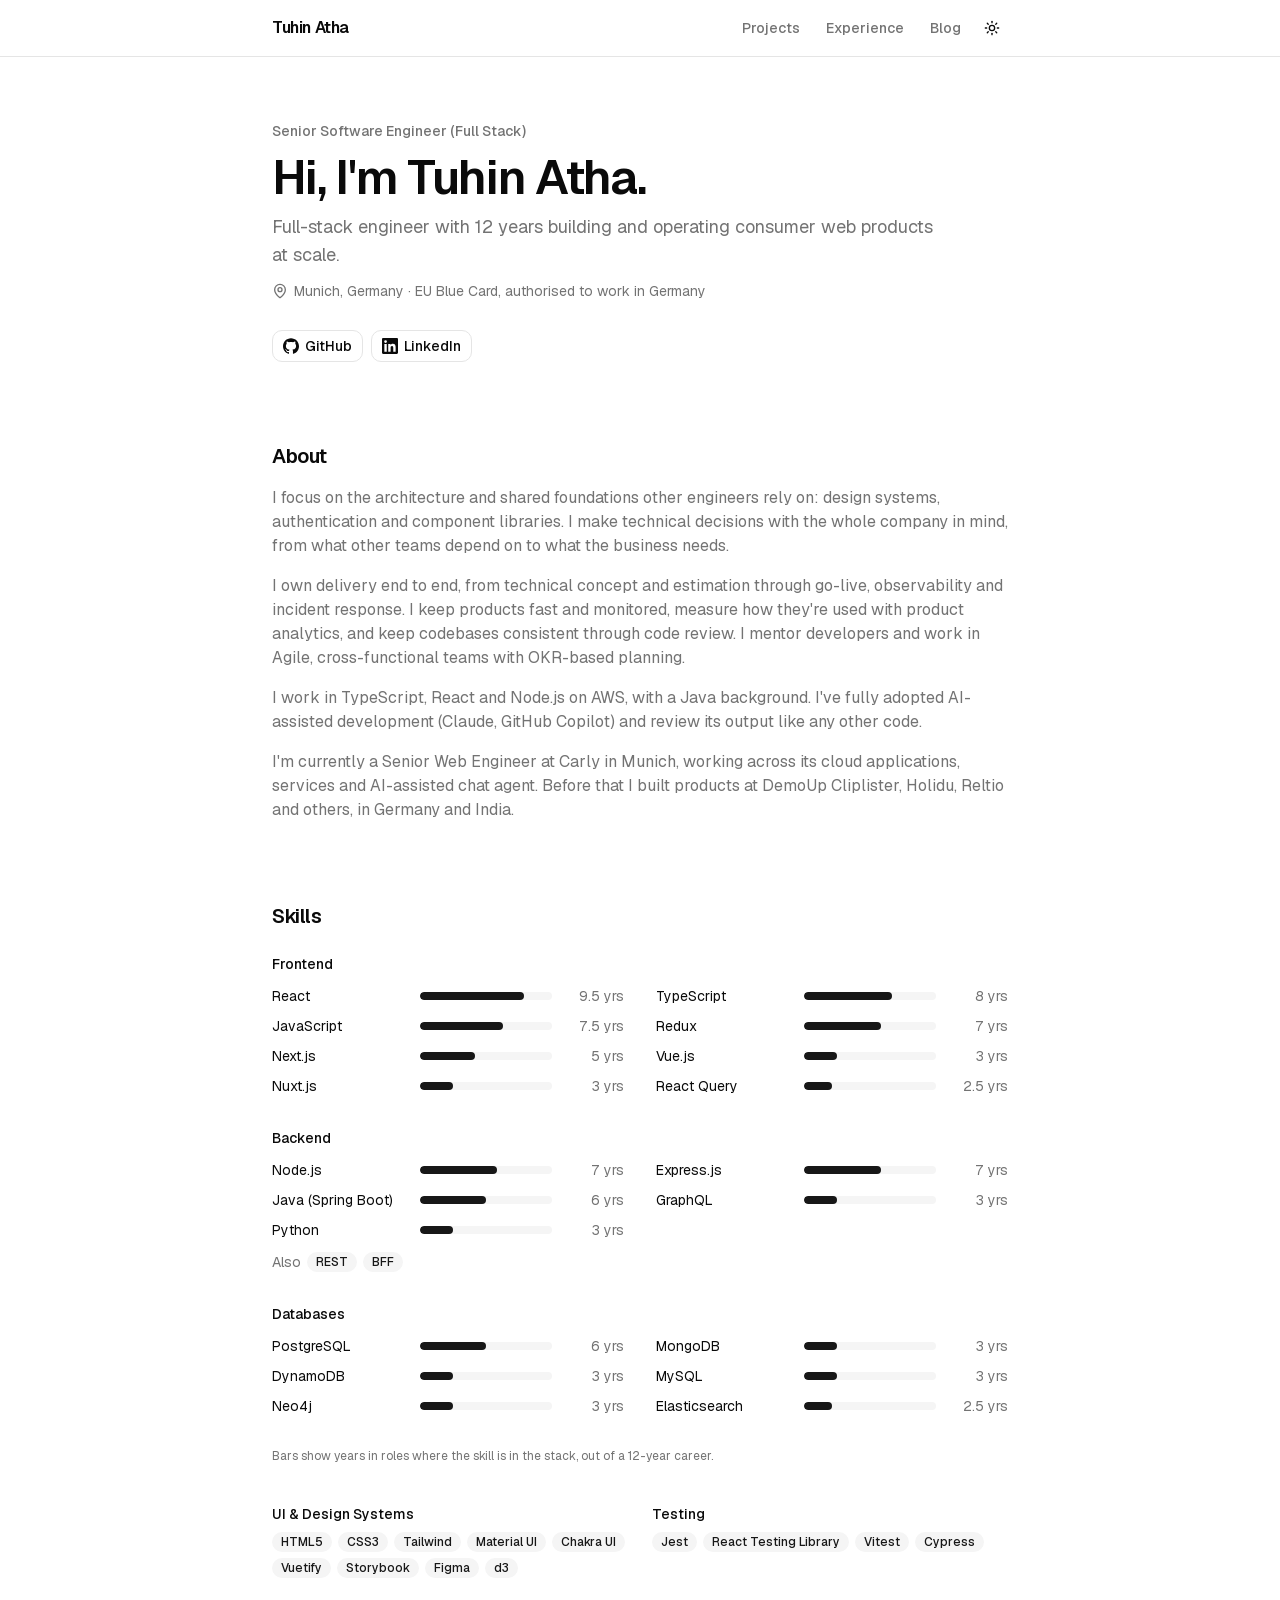
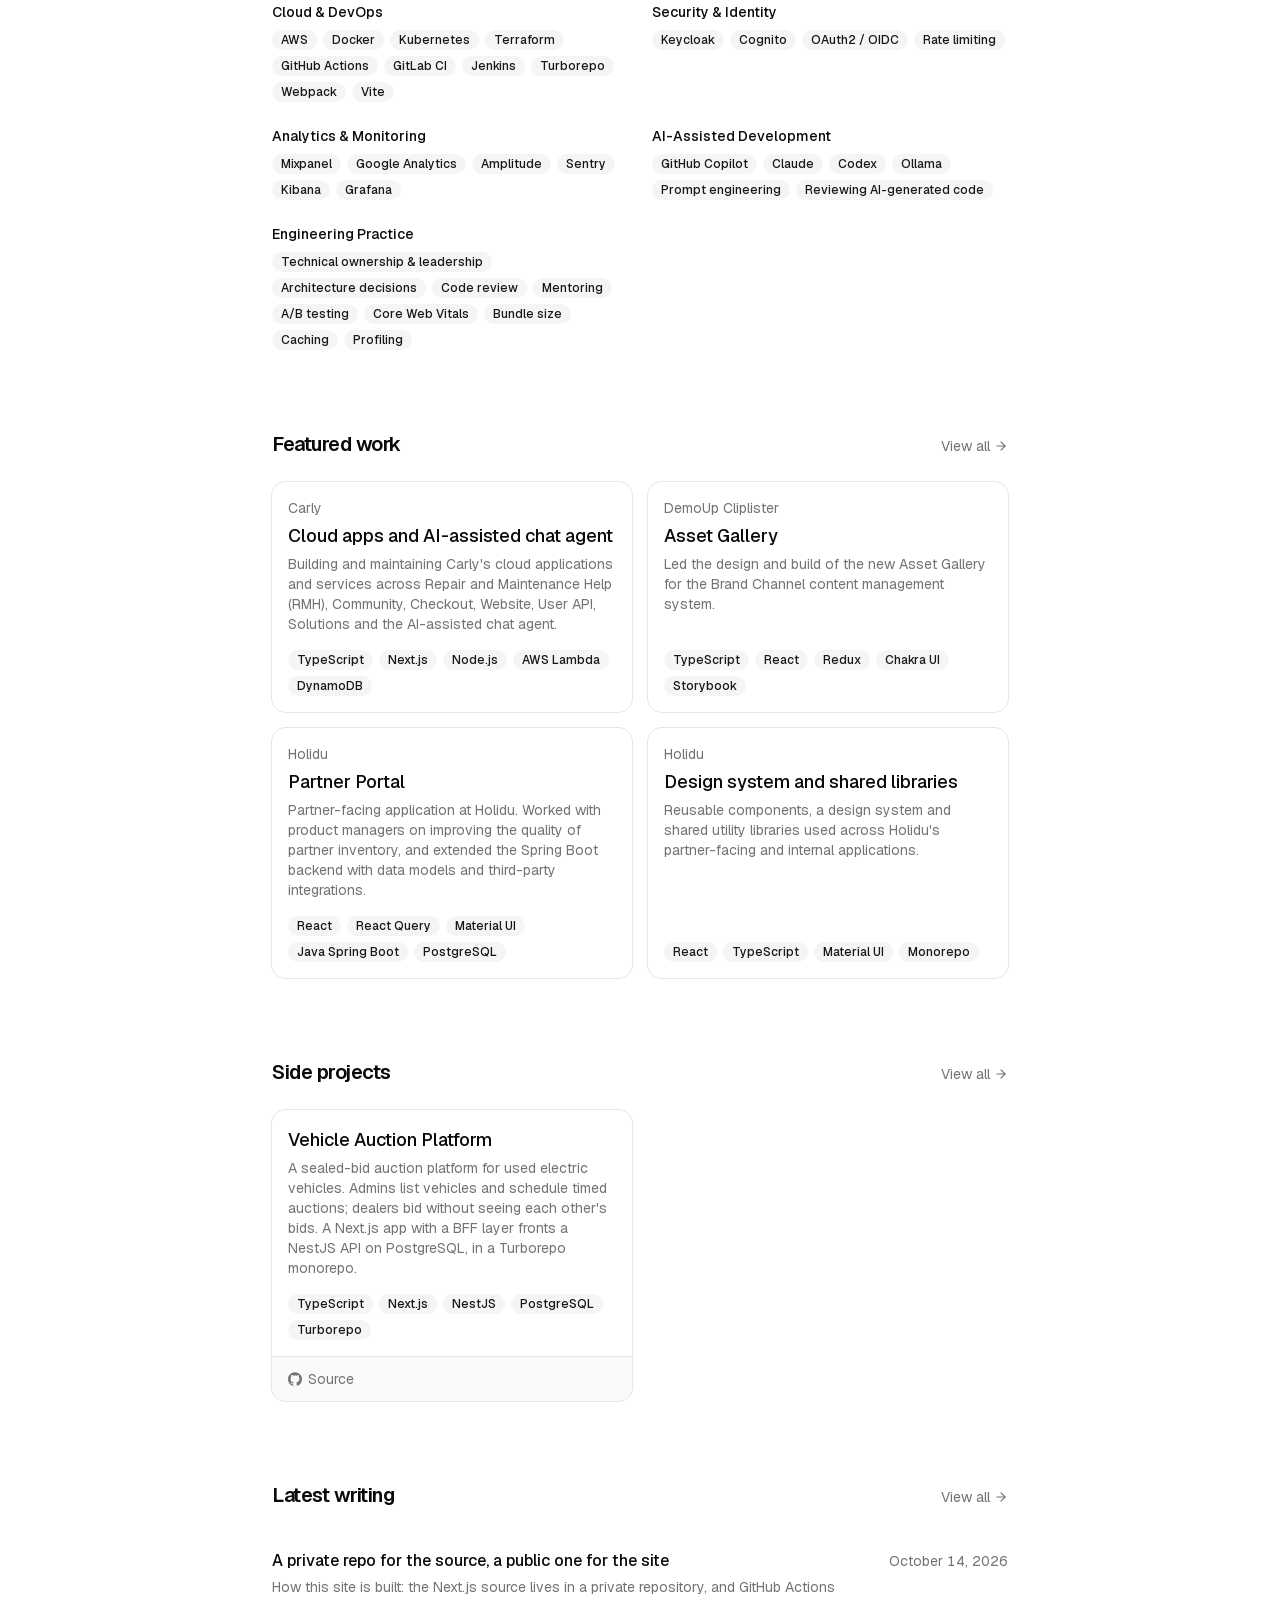
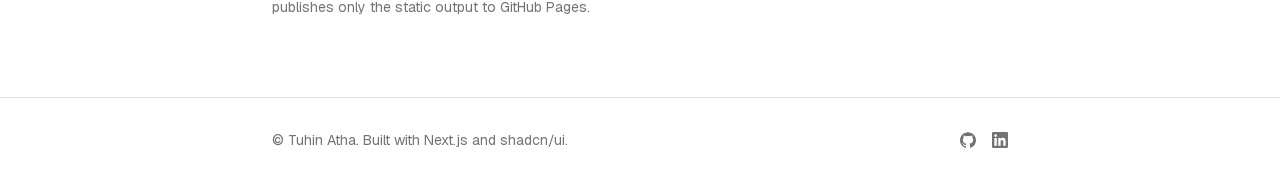
==== commit d924d286: "Deploy d7fa60a" ====
--- a/index.html
+++ b/index.html
@@ -1 +1 @@
-<!DOCTYPE html><html lang="en" class="_7725RG_variable _8Li5zG_variable h-full antialiased"><head><meta charSet="utf-8"/><meta name="viewport" content="width=device-width, initial-scale=1"/><link rel="preload" href="/_next/static/media/797e433ab948586e-s.p.0r6juujl39pe6.woff2" as="font" crossorigin="" type="font/woff2"/><link rel="preload" href="/_next/static/media/caa3a2e1cccd8315-s.p.0wgildi0cnwt9.woff2" as="font" crossorigin="" type="font/woff2"/><link rel="stylesheet" href="/_next/static/chunks/2eh1zfdahamsq.css" data-precedence="next"/><link rel="preload" as="script" fetchPriority="low" href="/_next/static/chunks/1xuvhrqr2dk3_.js"/><script src="/_next/static/chunks/0o2_wt499xvls.js" async=""></script><script src="/_next/static/chunks/44ne-l9m6hul_.js" async=""></script><script src="/_next/static/chunks/15p5ur1pxkzql.js" async=""></script><script src="/_next/static/chunks/turbopack-3-ry682tkyiqk.js" async=""></script><script src="/_next/static/chunks/232mtscz61mx-.js" async=""></script><script src="/_next/static/chunks/2uurpusv7-fc9.js" async=""></script><title>Tuhin Atha · Senior Software Engineer (Full Stack)</title><meta name="description" content="Full-stack engineer with 12 years building and operating consumer web products at scale."/><meta property="og:title" content="Tuhin Atha · Senior Software Engineer (Full Stack)"/><meta property="og:description" content="Full-stack engineer with 12 years building and operating consumer web products at scale."/><meta property="og:url" content="https://tuhinatha.github.io/"/><meta property="og:site_name" content="Tuhin Atha"/><meta property="og:type" content="website"/><meta name="twitter:card" content="summary"/><meta name="twitter:title" content="Tuhin Atha · Senior Software Engineer (Full Stack)"/><meta name="twitter:description" content="Full-stack engineer with 12 years building and operating consumer web products at scale."/><link rel="icon" href="/favicon.ico?favicon.117ezoe8m31dk.ico" sizes="48x48" type="image/x-icon"/><meta name="next-size-adjust" content=""/><script src="/_next/static/chunks/0cz1d0mv5g_q7.js" noModule=""></script></head><body class="flex min-h-full flex-col"><div hidden=""><!--$--><!--/$--></div><script>((a,b,c,d,e,f,g,h)=>{let i=document.documentElement,j=["light","dark"];function k(b){var c;(Array.isArray(a)?a:[a]).forEach(a=>{let c="class"===a,d=c&&f?e.map(a=>f[a]||a):e;c?(i.classList.remove(...d),i.classList.add(f&&f[b]?f[b]:b)):i.setAttribute(a,b)}),c=b,h&&j.includes(c)&&(i.style.colorScheme=c)}if(d)k(d);else try{let a=localStorage.getItem(b)||c,d=g&&"system"===a?window.matchMedia("(prefers-color-scheme: dark)").matches?"dark":"light":a;k(d)}catch(a){}})("class","theme","system",null,["light","dark"],null,true,true)</script><header class="sticky top-0 z-40 border-b bg-background/80 backdrop-blur"><div class="mx-auto flex h-14 max-w-3xl items-center justify-between px-4"><a class="font-heading font-semibold tracking-tight" href="/">Tuhin Atha</a><nav class="hidden items-center gap-1 sm:flex"><a data-slot="button" data-variant="ghost" data-size="default" class="group/button inline-flex shrink-0 items-center justify-center rounded-lg border border-transparent bg-clip-padding text-sm font-medium whitespace-nowrap transition-all outline-none select-none focus-visible:border-ring focus-visible:ring-3 focus-visible:ring-ring/50 active:not-aria-[haspopup]:translate-y-px disabled:pointer-events-none disabled:opacity-50 aria-invalid:border-destructive aria-invalid:ring-3 aria-invalid:ring-destructive/20 dark:aria-invalid:border-destructive/50 dark:aria-invalid:ring-destructive/40 [&amp;_svg]:pointer-events-none [&amp;_svg]:shrink-0 [&amp;_svg:not([class*=&#x27;size-&#x27;])]:size-4 hover:bg-muted hover:text-foreground aria-expanded:bg-muted aria-expanded:text-foreground dark:hover:bg-muted/50 h-8 gap-1.5 px-2.5 has-data-[icon=inline-end]:pr-2 has-data-[icon=inline-start]:pl-2 text-muted-foreground" href="/projects/">Projects</a><a data-slot="button" data-variant="ghost" data-size="default" class="group/button inline-flex shrink-0 items-center justify-center rounded-lg border border-transparent bg-clip-padding text-sm font-medium whitespace-nowrap transition-all outline-none select-none focus-visible:border-ring focus-visible:ring-3 focus-visible:ring-ring/50 active:not-aria-[haspopup]:translate-y-px disabled:pointer-events-none disabled:opacity-50 aria-invalid:border-destructive aria-invalid:ring-3 aria-invalid:ring-destructive/20 dark:aria-invalid:border-destructive/50 dark:aria-invalid:ring-destructive/40 [&amp;_svg]:pointer-events-none [&amp;_svg]:shrink-0 [&amp;_svg:not([class*=&#x27;size-&#x27;])]:size-4 hover:bg-muted hover:text-foreground aria-expanded:bg-muted aria-expanded:text-foreground dark:hover:bg-muted/50 h-8 gap-1.5 px-2.5 has-data-[icon=inline-end]:pr-2 has-data-[icon=inline-start]:pl-2 text-muted-foreground" href="/experience/">Experience</a><a data-slot="button" data-variant="ghost" data-size="default" class="group/button inline-flex shrink-0 items-center justify-center rounded-lg border border-transparent bg-clip-padding text-sm font-medium whitespace-nowrap transition-all outline-none select-none focus-visible:border-ring focus-visible:ring-3 focus-visible:ring-ring/50 active:not-aria-[haspopup]:translate-y-px disabled:pointer-events-none disabled:opacity-50 aria-invalid:border-destructive aria-invalid:ring-3 aria-invalid:ring-destructive/20 dark:aria-invalid:border-destructive/50 dark:aria-invalid:ring-destructive/40 [&amp;_svg]:pointer-events-none [&amp;_svg]:shrink-0 [&amp;_svg:not([class*=&#x27;size-&#x27;])]:size-4 hover:bg-muted hover:text-foreground aria-expanded:bg-muted aria-expanded:text-foreground dark:hover:bg-muted/50 h-8 gap-1.5 px-2.5 has-data-[icon=inline-end]:pr-2 has-data-[icon=inline-start]:pl-2 text-muted-foreground" href="/blog/">Blog</a><button data-slot="dropdown-menu-trigger" data-variant="ghost" data-size="icon" class="group/button inline-flex shrink-0 items-center justify-center rounded-lg border border-transparent bg-clip-padding text-sm font-medium whitespace-nowrap transition-all outline-none select-none focus-visible:border-ring focus-visible:ring-3 focus-visible:ring-ring/50 active:not-aria-[haspopup]:translate-y-px disabled:pointer-events-none disabled:opacity-50 aria-invalid:border-destructive aria-invalid:ring-3 aria-invalid:ring-destructive/20 dark:aria-invalid:border-destructive/50 dark:aria-invalid:ring-destructive/40 [&amp;_svg]:pointer-events-none [&amp;_svg]:shrink-0 [&amp;_svg:not([class*=&#x27;size-&#x27;])]:size-4 hover:bg-muted hover:text-foreground aria-expanded:bg-muted aria-expanded:text-foreground dark:hover:bg-muted/50 size-8" aria-label="Toggle theme" type="button" id="radix-_R_adb_" aria-haspopup="menu" aria-expanded="false" data-state="closed"><svg xmlns="http://www.w3.org/2000/svg" width="24" height="24" viewBox="0 0 24 24" fill="none" stroke="currentColor" stroke-width="2" stroke-linecap="round" stroke-linejoin="round" class="lucide lucide-sun scale-100 rotate-0 transition-all dark:scale-0 dark:-rotate-90" aria-hidden="true"><circle cx="12" cy="12" r="4"></circle><path d="M12 2v2"></path><path d="M12 20v2"></path><path d="m4.93 4.93 1.41 1.41"></path><path d="m17.66 17.66 1.41 1.41"></path><path d="M2 12h2"></path><path d="M20 12h2"></path><path d="m6.34 17.66-1.41 1.41"></path><path d="m19.07 4.93-1.41 1.41"></path></svg><svg xmlns="http://www.w3.org/2000/svg" width="24" height="24" viewBox="0 0 24 24" fill="none" stroke="currentColor" stroke-width="2" stroke-linecap="round" stroke-linejoin="round" class="lucide lucide-moon absolute scale-0 rotate-90 transition-all dark:scale-100 dark:rotate-0" aria-hidden="true"><path d="M20.985 12.486a9 9 0 1 1-9.473-9.472c.405-.022.617.46.402.803a6 6 0 0 0 8.268 8.268c.344-.215.825-.004.803.401"></path></svg></button></nav><div class="flex items-center gap-1 sm:hidden"><button data-slot="dropdown-menu-trigger" data-variant="ghost" data-size="icon" class="group/button inline-flex shrink-0 items-center justify-center rounded-lg border border-transparent bg-clip-padding text-sm font-medium whitespace-nowrap transition-all outline-none select-none focus-visible:border-ring focus-visible:ring-3 focus-visible:ring-ring/50 active:not-aria-[haspopup]:translate-y-px disabled:pointer-events-none disabled:opacity-50 aria-invalid:border-destructive aria-invalid:ring-3 aria-invalid:ring-destructive/20 dark:aria-invalid:border-destructive/50 dark:aria-invalid:ring-destructive/40 [&amp;_svg]:pointer-events-none [&amp;_svg]:shrink-0 [&amp;_svg:not([class*=&#x27;size-&#x27;])]:size-4 hover:bg-muted hover:text-foreground aria-expanded:bg-muted aria-expanded:text-foreground dark:hover:bg-muted/50 size-8" aria-label="Toggle theme" type="button" id="radix-_R_7db_" aria-haspopup="menu" aria-expanded="false" data-state="closed"><svg xmlns="http://www.w3.org/2000/svg" width="24" height="24" viewBox="0 0 24 24" fill="none" stroke="currentColor" stroke-width="2" stroke-linecap="round" stroke-linejoin="round" class="lucide lucide-sun scale-100 rotate-0 transition-all dark:scale-0 dark:-rotate-90" aria-hidden="true"><circle cx="12" cy="12" r="4"></circle><path d="M12 2v2"></path><path d="M12 20v2"></path><path d="m4.93 4.93 1.41 1.41"></path><path d="m17.66 17.66 1.41 1.41"></path><path d="M2 12h2"></path><path d="M20 12h2"></path><path d="m6.34 17.66-1.41 1.41"></path><path d="m19.07 4.93-1.41 1.41"></path></svg><svg xmlns="http://www.w3.org/2000/svg" width="24" height="24" viewBox="0 0 24 24" fill="none" stroke="currentColor" stroke-width="2" stroke-linecap="round" stroke-linejoin="round" class="lucide lucide-moon absolute scale-0 rotate-90 transition-all dark:scale-100 dark:rotate-0" aria-hidden="true"><path d="M20.985 12.486a9 9 0 1 1-9.473-9.472c.405-.022.617.46.402.803a6 6 0 0 0 8.268 8.268c.344-.215.825-.004.803.401"></path></svg></button><button data-slot="sheet-trigger" data-variant="ghost" data-size="icon" class="group/button inline-flex shrink-0 items-center justify-center rounded-lg border border-transparent bg-clip-padding text-sm font-medium whitespace-nowrap transition-all outline-none select-none focus-visible:border-ring focus-visible:ring-3 focus-visible:ring-ring/50 active:not-aria-[haspopup]:translate-y-px disabled:pointer-events-none disabled:opacity-50 aria-invalid:border-destructive aria-invalid:ring-3 aria-invalid:ring-destructive/20 dark:aria-invalid:border-destructive/50 dark:aria-invalid:ring-destructive/40 [&amp;_svg]:pointer-events-none [&amp;_svg]:shrink-0 [&amp;_svg:not([class*=&#x27;size-&#x27;])]:size-4 hover:bg-muted hover:text-foreground aria-expanded:bg-muted aria-expanded:text-foreground dark:hover:bg-muted/50 size-8" aria-label="Open menu" type="button" aria-haspopup="dialog" aria-expanded="false" data-state="closed"><svg xmlns="http://www.w3.org/2000/svg" width="24" height="24" viewBox="0 0 24 24" fill="none" stroke="currentColor" stroke-width="2" stroke-linecap="round" stroke-linejoin="round" class="lucide lucide-menu" aria-hidden="true"><path d="M4 5h16"></path><path d="M4 12h16"></path><path d="M4 19h16"></path></svg></button></div></div></header><main class="mx-auto w-full max-w-3xl flex-1 px-4 py-12 sm:py-16"><div class="space-y-20"><section class="space-y-6"><div class="space-y-3"><p class="text-sm font-medium text-muted-foreground">Senior Software Engineer (Full Stack)</p><h1 class="font-heading text-4xl font-semibold tracking-tight sm:text-5xl">Hi, I&#x27;m <!-- -->Tuhin Atha<!-- -->.</h1><p class="max-w-2xl text-lg text-muted-foreground">Full-stack engineer with 12 years building and operating consumer web products at scale.</p><p class="inline-flex items-center gap-1.5 text-sm text-muted-foreground"><svg xmlns="http://www.w3.org/2000/svg" width="24" height="24" viewBox="0 0 24 24" fill="none" stroke="currentColor" stroke-width="2" stroke-linecap="round" stroke-linejoin="round" class="lucide lucide-map-pin size-4 shrink-0" aria-hidden="true"><path d="M20 10c0 4.993-5.539 10.193-7.399 11.799a1 1 0 0 1-1.202 0C9.539 20.193 4 14.993 4 10a8 8 0 0 1 16 0"></path><circle cx="12" cy="10" r="3"></circle></svg><span>Munich, Germany<!-- --> · <!-- -->EU Blue Card, authorised to work in Germany</span></p></div><div class="flex flex-wrap gap-2"><a href="https://github.com/TuhinAtha" target="_blank" rel="noopener noreferrer" data-slot="button" data-variant="outline" data-size="default" class="group/button inline-flex shrink-0 items-center justify-center rounded-lg border bg-clip-padding text-sm font-medium whitespace-nowrap transition-all outline-none select-none focus-visible:border-ring focus-visible:ring-3 focus-visible:ring-ring/50 active:not-aria-[haspopup]:translate-y-px disabled:pointer-events-none disabled:opacity-50 aria-invalid:border-destructive aria-invalid:ring-3 aria-invalid:ring-destructive/20 dark:aria-invalid:border-destructive/50 dark:aria-invalid:ring-destructive/40 [&amp;_svg]:pointer-events-none [&amp;_svg]:shrink-0 [&amp;_svg:not([class*=&#x27;size-&#x27;])]:size-4 border-border bg-background hover:bg-muted hover:text-foreground aria-expanded:bg-muted aria-expanded:text-foreground dark:border-input dark:bg-input/30 dark:hover:bg-input/50 h-8 gap-1.5 px-2.5 has-data-[icon=inline-end]:pr-2 has-data-[icon=inline-start]:pl-2"><svg viewBox="0 0 24 24" fill="currentColor" aria-hidden="true"><path d="M12 .297c-6.63 0-12 5.373-12 12 0 5.303 3.438 9.8 8.205 11.385.6.113.82-.258.82-.577 0-.285-.01-1.04-.015-2.04-3.338.724-4.042-1.61-4.042-1.61C4.422 18.07 3.633 17.7 3.633 17.7c-1.087-.744.084-.729.084-.729 1.205.084 1.838 1.236 1.838 1.236 1.07 1.835 2.809 1.305 3.495.998.108-.776.417-1.305.76-1.605-2.665-.3-5.466-1.332-5.466-5.93 0-1.31.465-2.38 1.235-3.22-.135-.303-.54-1.523.105-3.176 0 0 1.005-.322 3.3 1.23.96-.267 1.98-.399 3-.405 1.02.006 2.04.138 3 .405 2.28-1.552 3.285-1.23 3.285-1.23.645 1.653.24 2.873.12 3.176.765.84 1.23 1.91 1.23 3.22 0 4.61-2.805 5.625-5.475 5.92.42.36.81 1.096.81 2.22 0 1.606-.015 2.896-.015 3.286 0 .315.21.69.825.57C20.565 22.092 24 17.592 24 12.297c0-6.627-5.373-12-12-12"></path></svg>GitHub</a><a href="https://www.linkedin.com/in/tuhin-atha" target="_blank" rel="noopener noreferrer" data-slot="button" data-variant="outline" data-size="default" class="group/button inline-flex shrink-0 items-center justify-center rounded-lg border bg-clip-padding text-sm font-medium whitespace-nowrap transition-all outline-none select-none focus-visible:border-ring focus-visible:ring-3 focus-visible:ring-ring/50 active:not-aria-[haspopup]:translate-y-px disabled:pointer-events-none disabled:opacity-50 aria-invalid:border-destructive aria-invalid:ring-3 aria-invalid:ring-destructive/20 dark:aria-invalid:border-destructive/50 dark:aria-invalid:ring-destructive/40 [&amp;_svg]:pointer-events-none [&amp;_svg]:shrink-0 [&amp;_svg:not([class*=&#x27;size-&#x27;])]:size-4 border-border bg-background hover:bg-muted hover:text-foreground aria-expanded:bg-muted aria-expanded:text-foreground dark:border-input dark:bg-input/30 dark:hover:bg-input/50 h-8 gap-1.5 px-2.5 has-data-[icon=inline-end]:pr-2 has-data-[icon=inline-start]:pl-2"><svg viewBox="0 0 24 24" fill="currentColor" aria-hidden="true"><path d="M20.447 20.452h-3.554v-5.569c0-1.328-.027-3.037-1.852-3.037-1.853 0-2.136 1.445-2.136 2.939v5.667H9.351V9h3.414v1.561h.046c.477-.9 1.637-1.85 3.37-1.85 3.601 0 4.267 2.37 4.267 5.455v6.286zM5.337 7.433a2.062 2.062 0 1 1 0-4.125 2.062 2.062 0 0 1 0 4.125zm1.782 13.019H3.555V9h3.564v11.452zM22.225 0H1.771C.792 0 0 .774 0 1.729v20.542C0 23.227.792 24 1.771 24h20.451C23.2 24 24 23.227 24 22.271V1.729C24 .774 23.2 0 22.222 0h.003z"></path></svg>LinkedIn</a></div></section><section><h2 class="mb-4 font-heading text-xl font-semibold tracking-tight">About</h2><div class="space-y-4 text-muted-foreground"><p>I focus on the architecture and shared foundations other engineers rely on: design systems, authentication and component libraries. I make technical decisions with the whole company in mind, from what other teams depend on to what the business needs.</p><p>I own delivery end to end, from technical concept and estimation through go-live, observability and incident response. I keep products fast and monitored, measure how they&#x27;re used with product analytics, and keep codebases consistent through code review. I mentor developers and work in Agile, cross-functional teams with OKR-based planning.</p><p>I work in TypeScript, React and Node.js on AWS, with a Java background. I&#x27;ve fully adopted AI-assisted development (Claude, GitHub Copilot) and review its output like any other code.</p><p>I&#x27;m currently a Senior Web Engineer at Carly in Munich, working across its cloud applications, services and AI-assisted chat agent. Before that I built products at DemoUp Cliplister, Holidu, Reltio and others, in Germany and India.</p></div></section><section><h2 class="mb-6 font-heading text-xl font-semibold tracking-tight">Skills</h2><div class="grid gap-6 sm:grid-cols-2"><div class="space-y-2"><h3 class="text-sm font-medium">Frontend</h3><div class="flex flex-wrap gap-1.5"><span data-slot="badge" data-variant="secondary" class="group/badge inline-flex h-5 w-fit shrink-0 items-center justify-center gap-1 overflow-hidden rounded-4xl border border-transparent px-2 py-0.5 text-xs font-medium whitespace-nowrap transition-all focus-visible:border-ring focus-visible:ring-[3px] focus-visible:ring-ring/50 has-data-[icon=inline-end]:pr-1.5 has-data-[icon=inline-start]:pl-1.5 aria-invalid:border-destructive aria-invalid:ring-destructive/20 dark:aria-invalid:ring-destructive/40 [&amp;&gt;svg]:pointer-events-none [&amp;&gt;svg]:size-3! bg-secondary text-secondary-foreground [a]:hover:bg-secondary/80">React</span><span data-slot="badge" data-variant="secondary" class="group/badge inline-flex h-5 w-fit shrink-0 items-center justify-center gap-1 overflow-hidden rounded-4xl border border-transparent px-2 py-0.5 text-xs font-medium whitespace-nowrap transition-all focus-visible:border-ring focus-visible:ring-[3px] focus-visible:ring-ring/50 has-data-[icon=inline-end]:pr-1.5 has-data-[icon=inline-start]:pl-1.5 aria-invalid:border-destructive aria-invalid:ring-destructive/20 dark:aria-invalid:ring-destructive/40 [&amp;&gt;svg]:pointer-events-none [&amp;&gt;svg]:size-3! bg-secondary text-secondary-foreground [a]:hover:bg-secondary/80">Next.js</span><span data-slot="badge" data-variant="secondary" class="group/badge inline-flex h-5 w-fit shrink-0 items-center justify-center gap-1 overflow-hidden rounded-4xl border border-transparent px-2 py-0.5 text-xs font-medium whitespace-nowrap transition-all focus-visible:border-ring focus-visible:ring-[3px] focus-visible:ring-ring/50 has-data-[icon=inline-end]:pr-1.5 has-data-[icon=inline-start]:pl-1.5 aria-invalid:border-destructive aria-invalid:ring-destructive/20 dark:aria-invalid:ring-destructive/40 [&amp;&gt;svg]:pointer-events-none [&amp;&gt;svg]:size-3! bg-secondary text-secondary-foreground [a]:hover:bg-secondary/80">Vue.js</span><span data-slot="badge" data-variant="secondary" class="group/badge inline-flex h-5 w-fit shrink-0 items-center justify-center gap-1 overflow-hidden rounded-4xl border border-transparent px-2 py-0.5 text-xs font-medium whitespace-nowrap transition-all focus-visible:border-ring focus-visible:ring-[3px] focus-visible:ring-ring/50 has-data-[icon=inline-end]:pr-1.5 has-data-[icon=inline-start]:pl-1.5 aria-invalid:border-destructive aria-invalid:ring-destructive/20 dark:aria-invalid:ring-destructive/40 [&amp;&gt;svg]:pointer-events-none [&amp;&gt;svg]:size-3! bg-secondary text-secondary-foreground [a]:hover:bg-secondary/80">Nuxt.js</span><span data-slot="badge" data-variant="secondary" class="group/badge inline-flex h-5 w-fit shrink-0 items-center justify-center gap-1 overflow-hidden rounded-4xl border border-transparent px-2 py-0.5 text-xs font-medium whitespace-nowrap transition-all focus-visible:border-ring focus-visible:ring-[3px] focus-visible:ring-ring/50 has-data-[icon=inline-end]:pr-1.5 has-data-[icon=inline-start]:pl-1.5 aria-invalid:border-destructive aria-invalid:ring-destructive/20 dark:aria-invalid:ring-destructive/40 [&amp;&gt;svg]:pointer-events-none [&amp;&gt;svg]:size-3! bg-secondary text-secondary-foreground [a]:hover:bg-secondary/80">TypeScript</span><span data-slot="badge" data-variant="secondary" class="group/badge inline-flex h-5 w-fit shrink-0 items-center justify-center gap-1 overflow-hidden rounded-4xl border border-transparent px-2 py-0.5 text-xs font-medium whitespace-nowrap transition-all focus-visible:border-ring focus-visible:ring-[3px] focus-visible:ring-ring/50 has-data-[icon=inline-end]:pr-1.5 has-data-[icon=inline-start]:pl-1.5 aria-invalid:border-destructive aria-invalid:ring-destructive/20 dark:aria-invalid:ring-destructive/40 [&amp;&gt;svg]:pointer-events-none [&amp;&gt;svg]:size-3! bg-secondary text-secondary-foreground [a]:hover:bg-secondary/80">JavaScript</span><span data-slot="badge" data-variant="secondary" class="group/badge inline-flex h-5 w-fit shrink-0 items-center justify-center gap-1 overflow-hidden rounded-4xl border border-transparent px-2 py-0.5 text-xs font-medium whitespace-nowrap transition-all focus-visible:border-ring focus-visible:ring-[3px] focus-visible:ring-ring/50 has-data-[icon=inline-end]:pr-1.5 has-data-[icon=inline-start]:pl-1.5 aria-invalid:border-destructive aria-invalid:ring-destructive/20 dark:aria-invalid:ring-destructive/40 [&amp;&gt;svg]:pointer-events-none [&amp;&gt;svg]:size-3! bg-secondary text-secondary-foreground [a]:hover:bg-secondary/80">Redux</span><span data-slot="badge" data-variant="secondary" class="group/badge inline-flex h-5 w-fit shrink-0 items-center justify-center gap-1 overflow-hidden rounded-4xl border border-transparent px-2 py-0.5 text-xs font-medium whitespace-nowrap transition-all focus-visible:border-ring focus-visible:ring-[3px] focus-visible:ring-ring/50 has-data-[icon=inline-end]:pr-1.5 has-data-[icon=inline-start]:pl-1.5 aria-invalid:border-destructive aria-invalid:ring-destructive/20 dark:aria-invalid:ring-destructive/40 [&amp;&gt;svg]:pointer-events-none [&amp;&gt;svg]:size-3! bg-secondary text-secondary-foreground [a]:hover:bg-secondary/80">React Query</span><span data-slot="badge" data-variant="secondary" class="group/badge inline-flex h-5 w-fit shrink-0 items-center justify-center gap-1 overflow-hidden rounded-4xl border border-transparent px-2 py-0.5 text-xs font-medium whitespace-nowrap transition-all focus-visible:border-ring focus-visible:ring-[3px] focus-visible:ring-ring/50 has-data-[icon=inline-end]:pr-1.5 has-data-[icon=inline-start]:pl-1.5 aria-invalid:border-destructive aria-invalid:ring-destructive/20 dark:aria-invalid:ring-destructive/40 [&amp;&gt;svg]:pointer-events-none [&amp;&gt;svg]:size-3! bg-secondary text-secondary-foreground [a]:hover:bg-secondary/80">HTML5</span><span data-slot="badge" data-variant="secondary" class="group/badge inline-flex h-5 w-fit shrink-0 items-center justify-center gap-1 overflow-hidden rounded-4xl border border-transparent px-2 py-0.5 text-xs font-medium whitespace-nowrap transition-all focus-visible:border-ring focus-visible:ring-[3px] focus-visible:ring-ring/50 has-data-[icon=inline-end]:pr-1.5 has-data-[icon=inline-start]:pl-1.5 aria-invalid:border-destructive aria-invalid:ring-destructive/20 dark:aria-invalid:ring-destructive/40 [&amp;&gt;svg]:pointer-events-none [&amp;&gt;svg]:size-3! bg-secondary text-secondary-foreground [a]:hover:bg-secondary/80">CSS3</span></div></div><div class="space-y-2"><h3 class="text-sm font-medium">Backend &amp; Data</h3><div class="flex flex-wrap gap-1.5"><span data-slot="badge" data-variant="secondary" class="group/badge inline-flex h-5 w-fit shrink-0 items-center justify-center gap-1 overflow-hidden rounded-4xl border border-transparent px-2 py-0.5 text-xs font-medium whitespace-nowrap transition-all focus-visible:border-ring focus-visible:ring-[3px] focus-visible:ring-ring/50 has-data-[icon=inline-end]:pr-1.5 has-data-[icon=inline-start]:pl-1.5 aria-invalid:border-destructive aria-invalid:ring-destructive/20 dark:aria-invalid:ring-destructive/40 [&amp;&gt;svg]:pointer-events-none [&amp;&gt;svg]:size-3! bg-secondary text-secondary-foreground [a]:hover:bg-secondary/80">Node.js</span><span data-slot="badge" data-variant="secondary" class="group/badge inline-flex h-5 w-fit shrink-0 items-center justify-center gap-1 overflow-hidden rounded-4xl border border-transparent px-2 py-0.5 text-xs font-medium whitespace-nowrap transition-all focus-visible:border-ring focus-visible:ring-[3px] focus-visible:ring-ring/50 has-data-[icon=inline-end]:pr-1.5 has-data-[icon=inline-start]:pl-1.5 aria-invalid:border-destructive aria-invalid:ring-destructive/20 dark:aria-invalid:ring-destructive/40 [&amp;&gt;svg]:pointer-events-none [&amp;&gt;svg]:size-3! bg-secondary text-secondary-foreground [a]:hover:bg-secondary/80">Express.js</span><span data-slot="badge" data-variant="secondary" class="group/badge inline-flex h-5 w-fit shrink-0 items-center justify-center gap-1 overflow-hidden rounded-4xl border border-transparent px-2 py-0.5 text-xs font-medium whitespace-nowrap transition-all focus-visible:border-ring focus-visible:ring-[3px] focus-visible:ring-ring/50 has-data-[icon=inline-end]:pr-1.5 has-data-[icon=inline-start]:pl-1.5 aria-invalid:border-destructive aria-invalid:ring-destructive/20 dark:aria-invalid:ring-destructive/40 [&amp;&gt;svg]:pointer-events-none [&amp;&gt;svg]:size-3! bg-secondary text-secondary-foreground [a]:hover:bg-secondary/80">REST</span><span data-slot="badge" data-variant="secondary" class="group/badge inline-flex h-5 w-fit shrink-0 items-center justify-center gap-1 overflow-hidden rounded-4xl border border-transparent px-2 py-0.5 text-xs font-medium whitespace-nowrap transition-all focus-visible:border-ring focus-visible:ring-[3px] focus-visible:ring-ring/50 has-data-[icon=inline-end]:pr-1.5 has-data-[icon=inline-start]:pl-1.5 aria-invalid:border-destructive aria-invalid:ring-destructive/20 dark:aria-invalid:ring-destructive/40 [&amp;&gt;svg]:pointer-events-none [&amp;&gt;svg]:size-3! bg-secondary text-secondary-foreground [a]:hover:bg-secondary/80">BFF</span><span data-slot="badge" data-variant="secondary" class="group/badge inline-flex h-5 w-fit shrink-0 items-center justify-center gap-1 overflow-hidden rounded-4xl border border-transparent px-2 py-0.5 text-xs font-medium whitespace-nowrap transition-all focus-visible:border-ring focus-visible:ring-[3px] focus-visible:ring-ring/50 has-data-[icon=inline-end]:pr-1.5 has-data-[icon=inline-start]:pl-1.5 aria-invalid:border-destructive aria-invalid:ring-destructive/20 dark:aria-invalid:ring-destructive/40 [&amp;&gt;svg]:pointer-events-none [&amp;&gt;svg]:size-3! bg-secondary text-secondary-foreground [a]:hover:bg-secondary/80">MongoDB</span><span data-slot="badge" data-variant="secondary" class="group/badge inline-flex h-5 w-fit shrink-0 items-center justify-center gap-1 overflow-hidden rounded-4xl border border-transparent px-2 py-0.5 text-xs font-medium whitespace-nowrap transition-all focus-visible:border-ring focus-visible:ring-[3px] focus-visible:ring-ring/50 has-data-[icon=inline-end]:pr-1.5 has-data-[icon=inline-start]:pl-1.5 aria-invalid:border-destructive aria-invalid:ring-destructive/20 dark:aria-invalid:ring-destructive/40 [&amp;&gt;svg]:pointer-events-none [&amp;&gt;svg]:size-3! bg-secondary text-secondary-foreground [a]:hover:bg-secondary/80">DynamoDB</span><span data-slot="badge" data-variant="secondary" class="group/badge inline-flex h-5 w-fit shrink-0 items-center justify-center gap-1 overflow-hidden rounded-4xl border border-transparent px-2 py-0.5 text-xs font-medium whitespace-nowrap transition-all focus-visible:border-ring focus-visible:ring-[3px] focus-visible:ring-ring/50 has-data-[icon=inline-end]:pr-1.5 has-data-[icon=inline-start]:pl-1.5 aria-invalid:border-destructive aria-invalid:ring-destructive/20 dark:aria-invalid:ring-destructive/40 [&amp;&gt;svg]:pointer-events-none [&amp;&gt;svg]:size-3! bg-secondary text-secondary-foreground [a]:hover:bg-secondary/80">GraphQL</span><span data-slot="badge" data-variant="secondary" class="group/badge inline-flex h-5 w-fit shrink-0 items-center justify-center gap-1 overflow-hidden rounded-4xl border border-transparent px-2 py-0.5 text-xs font-medium whitespace-nowrap transition-all focus-visible:border-ring focus-visible:ring-[3px] focus-visible:ring-ring/50 has-data-[icon=inline-end]:pr-1.5 has-data-[icon=inline-start]:pl-1.5 aria-invalid:border-destructive aria-invalid:ring-destructive/20 dark:aria-invalid:ring-destructive/40 [&amp;&gt;svg]:pointer-events-none [&amp;&gt;svg]:size-3! bg-secondary text-secondary-foreground [a]:hover:bg-secondary/80">PostgreSQL</span><span data-slot="badge" data-variant="secondary" class="group/badge inline-flex h-5 w-fit shrink-0 items-center justify-center gap-1 overflow-hidden rounded-4xl border border-transparent px-2 py-0.5 text-xs font-medium whitespace-nowrap transition-all focus-visible:border-ring focus-visible:ring-[3px] focus-visible:ring-ring/50 has-data-[icon=inline-end]:pr-1.5 has-data-[icon=inline-start]:pl-1.5 aria-invalid:border-destructive aria-invalid:ring-destructive/20 dark:aria-invalid:ring-destructive/40 [&amp;&gt;svg]:pointer-events-none [&amp;&gt;svg]:size-3! bg-secondary text-secondary-foreground [a]:hover:bg-secondary/80">MySQL</span><span data-slot="badge" data-variant="secondary" class="group/badge inline-flex h-5 w-fit shrink-0 items-center justify-center gap-1 overflow-hidden rounded-4xl border border-transparent px-2 py-0.5 text-xs font-medium whitespace-nowrap transition-all focus-visible:border-ring focus-visible:ring-[3px] focus-visible:ring-ring/50 has-data-[icon=inline-end]:pr-1.5 has-data-[icon=inline-start]:pl-1.5 aria-invalid:border-destructive aria-invalid:ring-destructive/20 dark:aria-invalid:ring-destructive/40 [&amp;&gt;svg]:pointer-events-none [&amp;&gt;svg]:size-3! bg-secondary text-secondary-foreground [a]:hover:bg-secondary/80">Neo4j</span><span data-slot="badge" data-variant="secondary" class="group/badge inline-flex h-5 w-fit shrink-0 items-center justify-center gap-1 overflow-hidden rounded-4xl border border-transparent px-2 py-0.5 text-xs font-medium whitespace-nowrap transition-all focus-visible:border-ring focus-visible:ring-[3px] focus-visible:ring-ring/50 has-data-[icon=inline-end]:pr-1.5 has-data-[icon=inline-start]:pl-1.5 aria-invalid:border-destructive aria-invalid:ring-destructive/20 dark:aria-invalid:ring-destructive/40 [&amp;&gt;svg]:pointer-events-none [&amp;&gt;svg]:size-3! bg-secondary text-secondary-foreground [a]:hover:bg-secondary/80">Elasticsearch</span></div></div><div class="space-y-2"><h3 class="text-sm font-medium">Other Languages</h3><div class="flex flex-wrap gap-1.5"><span data-slot="badge" data-variant="secondary" class="group/badge inline-flex h-5 w-fit shrink-0 items-center justify-center gap-1 overflow-hidden rounded-4xl border border-transparent px-2 py-0.5 text-xs font-medium whitespace-nowrap transition-all focus-visible:border-ring focus-visible:ring-[3px] focus-visible:ring-ring/50 has-data-[icon=inline-end]:pr-1.5 has-data-[icon=inline-start]:pl-1.5 aria-invalid:border-destructive aria-invalid:ring-destructive/20 dark:aria-invalid:ring-destructive/40 [&amp;&gt;svg]:pointer-events-none [&amp;&gt;svg]:size-3! bg-secondary text-secondary-foreground [a]:hover:bg-secondary/80">Java (Spring Boot)</span><span data-slot="badge" data-variant="secondary" class="group/badge inline-flex h-5 w-fit shrink-0 items-center justify-center gap-1 overflow-hidden rounded-4xl border border-transparent px-2 py-0.5 text-xs font-medium whitespace-nowrap transition-all focus-visible:border-ring focus-visible:ring-[3px] focus-visible:ring-ring/50 has-data-[icon=inline-end]:pr-1.5 has-data-[icon=inline-start]:pl-1.5 aria-invalid:border-destructive aria-invalid:ring-destructive/20 dark:aria-invalid:ring-destructive/40 [&amp;&gt;svg]:pointer-events-none [&amp;&gt;svg]:size-3! bg-secondary text-secondary-foreground [a]:hover:bg-secondary/80">Python</span></div></div><div class="space-y-2"><h3 class="text-sm font-medium">UI &amp; Design Systems</h3><div class="flex flex-wrap gap-1.5"><span data-slot="badge" data-variant="secondary" class="group/badge inline-flex h-5 w-fit shrink-0 items-center justify-center gap-1 overflow-hidden rounded-4xl border border-transparent px-2 py-0.5 text-xs font-medium whitespace-nowrap transition-all focus-visible:border-ring focus-visible:ring-[3px] focus-visible:ring-ring/50 has-data-[icon=inline-end]:pr-1.5 has-data-[icon=inline-start]:pl-1.5 aria-invalid:border-destructive aria-invalid:ring-destructive/20 dark:aria-invalid:ring-destructive/40 [&amp;&gt;svg]:pointer-events-none [&amp;&gt;svg]:size-3! bg-secondary text-secondary-foreground [a]:hover:bg-secondary/80">Tailwind</span><span data-slot="badge" data-variant="secondary" class="group/badge inline-flex h-5 w-fit shrink-0 items-center justify-center gap-1 overflow-hidden rounded-4xl border border-transparent px-2 py-0.5 text-xs font-medium whitespace-nowrap transition-all focus-visible:border-ring focus-visible:ring-[3px] focus-visible:ring-ring/50 has-data-[icon=inline-end]:pr-1.5 has-data-[icon=inline-start]:pl-1.5 aria-invalid:border-destructive aria-invalid:ring-destructive/20 dark:aria-invalid:ring-destructive/40 [&amp;&gt;svg]:pointer-events-none [&amp;&gt;svg]:size-3! bg-secondary text-secondary-foreground [a]:hover:bg-secondary/80">Material UI</span><span data-slot="badge" data-variant="secondary" class="group/badge inline-flex h-5 w-fit shrink-0 items-center justify-center gap-1 overflow-hidden rounded-4xl border border-transparent px-2 py-0.5 text-xs font-medium whitespace-nowrap transition-all focus-visible:border-ring focus-visible:ring-[3px] focus-visible:ring-ring/50 has-data-[icon=inline-end]:pr-1.5 has-data-[icon=inline-start]:pl-1.5 aria-invalid:border-destructive aria-invalid:ring-destructive/20 dark:aria-invalid:ring-destructive/40 [&amp;&gt;svg]:pointer-events-none [&amp;&gt;svg]:size-3! bg-secondary text-secondary-foreground [a]:hover:bg-secondary/80">Chakra UI</span><span data-slot="badge" data-variant="secondary" class="group/badge inline-flex h-5 w-fit shrink-0 items-center justify-center gap-1 overflow-hidden rounded-4xl border border-transparent px-2 py-0.5 text-xs font-medium whitespace-nowrap transition-all focus-visible:border-ring focus-visible:ring-[3px] focus-visible:ring-ring/50 has-data-[icon=inline-end]:pr-1.5 has-data-[icon=inline-start]:pl-1.5 aria-invalid:border-destructive aria-invalid:ring-destructive/20 dark:aria-invalid:ring-destructive/40 [&amp;&gt;svg]:pointer-events-none [&amp;&gt;svg]:size-3! bg-secondary text-secondary-foreground [a]:hover:bg-secondary/80">Vuetify</span><span data-slot="badge" data-variant="secondary" class="group/badge inline-flex h-5 w-fit shrink-0 items-center justify-center gap-1 overflow-hidden rounded-4xl border border-transparent px-2 py-0.5 text-xs font-medium whitespace-nowrap transition-all focus-visible:border-ring focus-visible:ring-[3px] focus-visible:ring-ring/50 has-data-[icon=inline-end]:pr-1.5 has-data-[icon=inline-start]:pl-1.5 aria-invalid:border-destructive aria-invalid:ring-destructive/20 dark:aria-invalid:ring-destructive/40 [&amp;&gt;svg]:pointer-events-none [&amp;&gt;svg]:size-3! bg-secondary text-secondary-foreground [a]:hover:bg-secondary/80">Storybook</span><span data-slot="badge" data-variant="secondary" class="group/badge inline-flex h-5 w-fit shrink-0 items-center justify-center gap-1 overflow-hidden rounded-4xl border border-transparent px-2 py-0.5 text-xs font-medium whitespace-nowrap transition-all focus-visible:border-ring focus-visible:ring-[3px] focus-visible:ring-ring/50 has-data-[icon=inline-end]:pr-1.5 has-data-[icon=inline-start]:pl-1.5 aria-invalid:border-destructive aria-invalid:ring-destructive/20 dark:aria-invalid:ring-destructive/40 [&amp;&gt;svg]:pointer-events-none [&amp;&gt;svg]:size-3! bg-secondary text-secondary-foreground [a]:hover:bg-secondary/80">Figma</span><span data-slot="badge" data-variant="secondary" class="group/badge inline-flex h-5 w-fit shrink-0 items-center justify-center gap-1 overflow-hidden rounded-4xl border border-transparent px-2 py-0.5 text-xs font-medium whitespace-nowrap transition-all focus-visible:border-ring focus-visible:ring-[3px] focus-visible:ring-ring/50 has-data-[icon=inline-end]:pr-1.5 has-data-[icon=inline-start]:pl-1.5 aria-invalid:border-destructive aria-invalid:ring-destructive/20 dark:aria-invalid:ring-destructive/40 [&amp;&gt;svg]:pointer-events-none [&amp;&gt;svg]:size-3! bg-secondary text-secondary-foreground [a]:hover:bg-secondary/80">d3</span></div></div><div class="space-y-2"><h3 class="text-sm font-medium">Testing</h3><div class="flex flex-wrap gap-1.5"><span data-slot="badge" data-variant="secondary" class="group/badge inline-flex h-5 w-fit shrink-0 items-center justify-center gap-1 overflow-hidden rounded-4xl border border-transparent px-2 py-0.5 text-xs font-medium whitespace-nowrap transition-all focus-visible:border-ring focus-visible:ring-[3px] focus-visible:ring-ring/50 has-data-[icon=inline-end]:pr-1.5 has-data-[icon=inline-start]:pl-1.5 aria-invalid:border-destructive aria-invalid:ring-destructive/20 dark:aria-invalid:ring-destructive/40 [&amp;&gt;svg]:pointer-events-none [&amp;&gt;svg]:size-3! bg-secondary text-secondary-foreground [a]:hover:bg-secondary/80">Jest</span><span data-slot="badge" data-variant="secondary" class="group/badge inline-flex h-5 w-fit shrink-0 items-center justify-center gap-1 overflow-hidden rounded-4xl border border-transparent px-2 py-0.5 text-xs font-medium whitespace-nowrap transition-all focus-visible:border-ring focus-visible:ring-[3px] focus-visible:ring-ring/50 has-data-[icon=inline-end]:pr-1.5 has-data-[icon=inline-start]:pl-1.5 aria-invalid:border-destructive aria-invalid:ring-destructive/20 dark:aria-invalid:ring-destructive/40 [&amp;&gt;svg]:pointer-events-none [&amp;&gt;svg]:size-3! bg-secondary text-secondary-foreground [a]:hover:bg-secondary/80">React Testing Library</span><span data-slot="badge" data-variant="secondary" class="group/badge inline-flex h-5 w-fit shrink-0 items-center justify-center gap-1 overflow-hidden rounded-4xl border border-transparent px-2 py-0.5 text-xs font-medium whitespace-nowrap transition-all focus-visible:border-ring focus-visible:ring-[3px] focus-visible:ring-ring/50 has-data-[icon=inline-end]:pr-1.5 has-data-[icon=inline-start]:pl-1.5 aria-invalid:border-destructive aria-invalid:ring-destructive/20 dark:aria-invalid:ring-destructive/40 [&amp;&gt;svg]:pointer-events-none [&amp;&gt;svg]:size-3! bg-secondary text-secondary-foreground [a]:hover:bg-secondary/80">Vitest</span><span data-slot="badge" data-variant="secondary" class="group/badge inline-flex h-5 w-fit shrink-0 items-center justify-center gap-1 overflow-hidden rounded-4xl border border-transparent px-2 py-0.5 text-xs font-medium whitespace-nowrap transition-all focus-visible:border-ring focus-visible:ring-[3px] focus-visible:ring-ring/50 has-data-[icon=inline-end]:pr-1.5 has-data-[icon=inline-start]:pl-1.5 aria-invalid:border-destructive aria-invalid:ring-destructive/20 dark:aria-invalid:ring-destructive/40 [&amp;&gt;svg]:pointer-events-none [&amp;&gt;svg]:size-3! bg-secondary text-secondary-foreground [a]:hover:bg-secondary/80">Cypress</span></div></div><div class="space-y-2"><h3 class="text-sm font-medium">Cloud &amp; DevOps</h3><div class="flex flex-wrap gap-1.5"><span data-slot="badge" data-variant="secondary" class="group/badge inline-flex h-5 w-fit shrink-0 items-center justify-center gap-1 overflow-hidden rounded-4xl border border-transparent px-2 py-0.5 text-xs font-medium whitespace-nowrap transition-all focus-visible:border-ring focus-visible:ring-[3px] focus-visible:ring-ring/50 has-data-[icon=inline-end]:pr-1.5 has-data-[icon=inline-start]:pl-1.5 aria-invalid:border-destructive aria-invalid:ring-destructive/20 dark:aria-invalid:ring-destructive/40 [&amp;&gt;svg]:pointer-events-none [&amp;&gt;svg]:size-3! bg-secondary text-secondary-foreground [a]:hover:bg-secondary/80">AWS</span><span data-slot="badge" data-variant="secondary" class="group/badge inline-flex h-5 w-fit shrink-0 items-center justify-center gap-1 overflow-hidden rounded-4xl border border-transparent px-2 py-0.5 text-xs font-medium whitespace-nowrap transition-all focus-visible:border-ring focus-visible:ring-[3px] focus-visible:ring-ring/50 has-data-[icon=inline-end]:pr-1.5 has-data-[icon=inline-start]:pl-1.5 aria-invalid:border-destructive aria-invalid:ring-destructive/20 dark:aria-invalid:ring-destructive/40 [&amp;&gt;svg]:pointer-events-none [&amp;&gt;svg]:size-3! bg-secondary text-secondary-foreground [a]:hover:bg-secondary/80">Docker</span><span data-slot="badge" data-variant="secondary" class="group/badge inline-flex h-5 w-fit shrink-0 items-center justify-center gap-1 overflow-hidden rounded-4xl border border-transparent px-2 py-0.5 text-xs font-medium whitespace-nowrap transition-all focus-visible:border-ring focus-visible:ring-[3px] focus-visible:ring-ring/50 has-data-[icon=inline-end]:pr-1.5 has-data-[icon=inline-start]:pl-1.5 aria-invalid:border-destructive aria-invalid:ring-destructive/20 dark:aria-invalid:ring-destructive/40 [&amp;&gt;svg]:pointer-events-none [&amp;&gt;svg]:size-3! bg-secondary text-secondary-foreground [a]:hover:bg-secondary/80">Kubernetes</span><span data-slot="badge" data-variant="secondary" class="group/badge inline-flex h-5 w-fit shrink-0 items-center justify-center gap-1 overflow-hidden rounded-4xl border border-transparent px-2 py-0.5 text-xs font-medium whitespace-nowrap transition-all focus-visible:border-ring focus-visible:ring-[3px] focus-visible:ring-ring/50 has-data-[icon=inline-end]:pr-1.5 has-data-[icon=inline-start]:pl-1.5 aria-invalid:border-destructive aria-invalid:ring-destructive/20 dark:aria-invalid:ring-destructive/40 [&amp;&gt;svg]:pointer-events-none [&amp;&gt;svg]:size-3! bg-secondary text-secondary-foreground [a]:hover:bg-secondary/80">Terraform</span><span data-slot="badge" data-variant="secondary" class="group/badge inline-flex h-5 w-fit shrink-0 items-center justify-center gap-1 overflow-hidden rounded-4xl border border-transparent px-2 py-0.5 text-xs font-medium whitespace-nowrap transition-all focus-visible:border-ring focus-visible:ring-[3px] focus-visible:ring-ring/50 has-data-[icon=inline-end]:pr-1.5 has-data-[icon=inline-start]:pl-1.5 aria-invalid:border-destructive aria-invalid:ring-destructive/20 dark:aria-invalid:ring-destructive/40 [&amp;&gt;svg]:pointer-events-none [&amp;&gt;svg]:size-3! bg-secondary text-secondary-foreground [a]:hover:bg-secondary/80">GitHub Actions</span><span data-slot="badge" data-variant="secondary" class="group/badge inline-flex h-5 w-fit shrink-0 items-center justify-center gap-1 overflow-hidden rounded-4xl border border-transparent px-2 py-0.5 text-xs font-medium whitespace-nowrap transition-all focus-visible:border-ring focus-visible:ring-[3px] focus-visible:ring-ring/50 has-data-[icon=inline-end]:pr-1.5 has-data-[icon=inline-start]:pl-1.5 aria-invalid:border-destructive aria-invalid:ring-destructive/20 dark:aria-invalid:ring-destructive/40 [&amp;&gt;svg]:pointer-events-none [&amp;&gt;svg]:size-3! bg-secondary text-secondary-foreground [a]:hover:bg-secondary/80">GitLab CI</span><span data-slot="badge" data-variant="secondary" class="group/badge inline-flex h-5 w-fit shrink-0 items-center justify-center gap-1 overflow-hidden rounded-4xl border border-transparent px-2 py-0.5 text-xs font-medium whitespace-nowrap transition-all focus-visible:border-ring focus-visible:ring-[3px] focus-visible:ring-ring/50 has-data-[icon=inline-end]:pr-1.5 has-data-[icon=inline-start]:pl-1.5 aria-invalid:border-destructive aria-invalid:ring-destructive/20 dark:aria-invalid:ring-destructive/40 [&amp;&gt;svg]:pointer-events-none [&amp;&gt;svg]:size-3! bg-secondary text-secondary-foreground [a]:hover:bg-secondary/80">Jenkins</span><span data-slot="badge" data-variant="secondary" class="group/badge inline-flex h-5 w-fit shrink-0 items-center justify-center gap-1 overflow-hidden rounded-4xl border border-transparent px-2 py-0.5 text-xs font-medium whitespace-nowrap transition-all focus-visible:border-ring focus-visible:ring-[3px] focus-visible:ring-ring/50 has-data-[icon=inline-end]:pr-1.5 has-data-[icon=inline-start]:pl-1.5 aria-invalid:border-destructive aria-invalid:ring-destructive/20 dark:aria-invalid:ring-destructive/40 [&amp;&gt;svg]:pointer-events-none [&amp;&gt;svg]:size-3! bg-secondary text-secondary-foreground [a]:hover:bg-secondary/80">Turborepo</span><span data-slot="badge" data-variant="secondary" class="group/badge inline-flex h-5 w-fit shrink-0 items-center justify-center gap-1 overflow-hidden rounded-4xl border border-transparent px-2 py-0.5 text-xs font-medium whitespace-nowrap transition-all focus-visible:border-ring focus-visible:ring-[3px] focus-visible:ring-ring/50 has-data-[icon=inline-end]:pr-1.5 has-data-[icon=inline-start]:pl-1.5 aria-invalid:border-destructive aria-invalid:ring-destructive/20 dark:aria-invalid:ring-destructive/40 [&amp;&gt;svg]:pointer-events-none [&amp;&gt;svg]:size-3! bg-secondary text-secondary-foreground [a]:hover:bg-secondary/80">Webpack</span><span data-slot="badge" data-variant="secondary" class="group/badge inline-flex h-5 w-fit shrink-0 items-center justify-center gap-1 overflow-hidden rounded-4xl border border-transparent px-2 py-0.5 text-xs font-medium whitespace-nowrap transition-all focus-visible:border-ring focus-visible:ring-[3px] focus-visible:ring-ring/50 has-data-[icon=inline-end]:pr-1.5 has-data-[icon=inline-start]:pl-1.5 aria-invalid:border-destructive aria-invalid:ring-destructive/20 dark:aria-invalid:ring-destructive/40 [&amp;&gt;svg]:pointer-events-none [&amp;&gt;svg]:size-3! bg-secondary text-secondary-foreground [a]:hover:bg-secondary/80">Vite</span></div></div><div class="space-y-2"><h3 class="text-sm font-medium">Security &amp; Identity</h3><div class="flex flex-wrap gap-1.5"><span data-slot="badge" data-variant="secondary" class="group/badge inline-flex h-5 w-fit shrink-0 items-center justify-center gap-1 overflow-hidden rounded-4xl border border-transparent px-2 py-0.5 text-xs font-medium whitespace-nowrap transition-all focus-visible:border-ring focus-visible:ring-[3px] focus-visible:ring-ring/50 has-data-[icon=inline-end]:pr-1.5 has-data-[icon=inline-start]:pl-1.5 aria-invalid:border-destructive aria-invalid:ring-destructive/20 dark:aria-invalid:ring-destructive/40 [&amp;&gt;svg]:pointer-events-none [&amp;&gt;svg]:size-3! bg-secondary text-secondary-foreground [a]:hover:bg-secondary/80">Keycloak</span><span data-slot="badge" data-variant="secondary" class="group/badge inline-flex h-5 w-fit shrink-0 items-center justify-center gap-1 overflow-hidden rounded-4xl border border-transparent px-2 py-0.5 text-xs font-medium whitespace-nowrap transition-all focus-visible:border-ring focus-visible:ring-[3px] focus-visible:ring-ring/50 has-data-[icon=inline-end]:pr-1.5 has-data-[icon=inline-start]:pl-1.5 aria-invalid:border-destructive aria-invalid:ring-destructive/20 dark:aria-invalid:ring-destructive/40 [&amp;&gt;svg]:pointer-events-none [&amp;&gt;svg]:size-3! bg-secondary text-secondary-foreground [a]:hover:bg-secondary/80">Cognito</span><span data-slot="badge" data-variant="secondary" class="group/badge inline-flex h-5 w-fit shrink-0 items-center justify-center gap-1 overflow-hidden rounded-4xl border border-transparent px-2 py-0.5 text-xs font-medium whitespace-nowrap transition-all focus-visible:border-ring focus-visible:ring-[3px] focus-visible:ring-ring/50 has-data-[icon=inline-end]:pr-1.5 has-data-[icon=inline-start]:pl-1.5 aria-invalid:border-destructive aria-invalid:ring-destructive/20 dark:aria-invalid:ring-destructive/40 [&amp;&gt;svg]:pointer-events-none [&amp;&gt;svg]:size-3! bg-secondary text-secondary-foreground [a]:hover:bg-secondary/80">OAuth2 / OIDC</span><span data-slot="badge" data-variant="secondary" class="group/badge inline-flex h-5 w-fit shrink-0 items-center justify-center gap-1 overflow-hidden rounded-4xl border border-transparent px-2 py-0.5 text-xs font-medium whitespace-nowrap transition-all focus-visible:border-ring focus-visible:ring-[3px] focus-visible:ring-ring/50 has-data-[icon=inline-end]:pr-1.5 has-data-[icon=inline-start]:pl-1.5 aria-invalid:border-destructive aria-invalid:ring-destructive/20 dark:aria-invalid:ring-destructive/40 [&amp;&gt;svg]:pointer-events-none [&amp;&gt;svg]:size-3! bg-secondary text-secondary-foreground [a]:hover:bg-secondary/80">Rate limiting</span></div></div><div class="space-y-2"><h3 class="text-sm font-medium">Analytics &amp; Monitoring</h3><div class="flex flex-wrap gap-1.5"><span data-slot="badge" data-variant="secondary" class="group/badge inline-flex h-5 w-fit shrink-0 items-center justify-center gap-1 overflow-hidden rounded-4xl border border-transparent px-2 py-0.5 text-xs font-medium whitespace-nowrap transition-all focus-visible:border-ring focus-visible:ring-[3px] focus-visible:ring-ring/50 has-data-[icon=inline-end]:pr-1.5 has-data-[icon=inline-start]:pl-1.5 aria-invalid:border-destructive aria-invalid:ring-destructive/20 dark:aria-invalid:ring-destructive/40 [&amp;&gt;svg]:pointer-events-none [&amp;&gt;svg]:size-3! bg-secondary text-secondary-foreground [a]:hover:bg-secondary/80">Mixpanel</span><span data-slot="badge" data-variant="secondary" class="group/badge inline-flex h-5 w-fit shrink-0 items-center justify-center gap-1 overflow-hidden rounded-4xl border border-transparent px-2 py-0.5 text-xs font-medium whitespace-nowrap transition-all focus-visible:border-ring focus-visible:ring-[3px] focus-visible:ring-ring/50 has-data-[icon=inline-end]:pr-1.5 has-data-[icon=inline-start]:pl-1.5 aria-invalid:border-destructive aria-invalid:ring-destructive/20 dark:aria-invalid:ring-destructive/40 [&amp;&gt;svg]:pointer-events-none [&amp;&gt;svg]:size-3! bg-secondary text-secondary-foreground [a]:hover:bg-secondary/80">Google Analytics</span><span data-slot="badge" data-variant="secondary" class="group/badge inline-flex h-5 w-fit shrink-0 items-center justify-center gap-1 overflow-hidden rounded-4xl border border-transparent px-2 py-0.5 text-xs font-medium whitespace-nowrap transition-all focus-visible:border-ring focus-visible:ring-[3px] focus-visible:ring-ring/50 has-data-[icon=inline-end]:pr-1.5 has-data-[icon=inline-start]:pl-1.5 aria-invalid:border-destructive aria-invalid:ring-destructive/20 dark:aria-invalid:ring-destructive/40 [&amp;&gt;svg]:pointer-events-none [&amp;&gt;svg]:size-3! bg-secondary text-secondary-foreground [a]:hover:bg-secondary/80">Amplitude</span><span data-slot="badge" data-variant="secondary" class="group/badge inline-flex h-5 w-fit shrink-0 items-center justify-center gap-1 overflow-hidden rounded-4xl border border-transparent px-2 py-0.5 text-xs font-medium whitespace-nowrap transition-all focus-visible:border-ring focus-visible:ring-[3px] focus-visible:ring-ring/50 has-data-[icon=inline-end]:pr-1.5 has-data-[icon=inline-start]:pl-1.5 aria-invalid:border-destructive aria-invalid:ring-destructive/20 dark:aria-invalid:ring-destructive/40 [&amp;&gt;svg]:pointer-events-none [&amp;&gt;svg]:size-3! bg-secondary text-secondary-foreground [a]:hover:bg-secondary/80">Sentry</span><span data-slot="badge" data-variant="secondary" class="group/badge inline-flex h-5 w-fit shrink-0 items-center justify-center gap-1 overflow-hidden rounded-4xl border border-transparent px-2 py-0.5 text-xs font-medium whitespace-nowrap transition-all focus-visible:border-ring focus-visible:ring-[3px] focus-visible:ring-ring/50 has-data-[icon=inline-end]:pr-1.5 has-data-[icon=inline-start]:pl-1.5 aria-invalid:border-destructive aria-invalid:ring-destructive/20 dark:aria-invalid:ring-destructive/40 [&amp;&gt;svg]:pointer-events-none [&amp;&gt;svg]:size-3! bg-secondary text-secondary-foreground [a]:hover:bg-secondary/80">Kibana</span><span data-slot="badge" data-variant="secondary" class="group/badge inline-flex h-5 w-fit shrink-0 items-center justify-center gap-1 overflow-hidden rounded-4xl border border-transparent px-2 py-0.5 text-xs font-medium whitespace-nowrap transition-all focus-visible:border-ring focus-visible:ring-[3px] focus-visible:ring-ring/50 has-data-[icon=inline-end]:pr-1.5 has-data-[icon=inline-start]:pl-1.5 aria-invalid:border-destructive aria-invalid:ring-destructive/20 dark:aria-invalid:ring-destructive/40 [&amp;&gt;svg]:pointer-events-none [&amp;&gt;svg]:size-3! bg-secondary text-secondary-foreground [a]:hover:bg-secondary/80">Grafana</span></div></div><div class="space-y-2"><h3 class="text-sm font-medium">AI-Assisted Development</h3><div class="flex flex-wrap gap-1.5"><span data-slot="badge" data-variant="secondary" class="group/badge inline-flex h-5 w-fit shrink-0 items-center justify-center gap-1 overflow-hidden rounded-4xl border border-transparent px-2 py-0.5 text-xs font-medium whitespace-nowrap transition-all focus-visible:border-ring focus-visible:ring-[3px] focus-visible:ring-ring/50 has-data-[icon=inline-end]:pr-1.5 has-data-[icon=inline-start]:pl-1.5 aria-invalid:border-destructive aria-invalid:ring-destructive/20 dark:aria-invalid:ring-destructive/40 [&amp;&gt;svg]:pointer-events-none [&amp;&gt;svg]:size-3! bg-secondary text-secondary-foreground [a]:hover:bg-secondary/80">GitHub Copilot</span><span data-slot="badge" data-variant="secondary" class="group/badge inline-flex h-5 w-fit shrink-0 items-center justify-center gap-1 overflow-hidden rounded-4xl border border-transparent px-2 py-0.5 text-xs font-medium whitespace-nowrap transition-all focus-visible:border-ring focus-visible:ring-[3px] focus-visible:ring-ring/50 has-data-[icon=inline-end]:pr-1.5 has-data-[icon=inline-start]:pl-1.5 aria-invalid:border-destructive aria-invalid:ring-destructive/20 dark:aria-invalid:ring-destructive/40 [&amp;&gt;svg]:pointer-events-none [&amp;&gt;svg]:size-3! bg-secondary text-secondary-foreground [a]:hover:bg-secondary/80">Claude</span><span data-slot="badge" data-variant="secondary" class="group/badge inline-flex h-5 w-fit shrink-0 items-center justify-center gap-1 overflow-hidden rounded-4xl border border-transparent px-2 py-0.5 text-xs font-medium whitespace-nowrap transition-all focus-visible:border-ring focus-visible:ring-[3px] focus-visible:ring-ring/50 has-data-[icon=inline-end]:pr-1.5 has-data-[icon=inline-start]:pl-1.5 aria-invalid:border-destructive aria-invalid:ring-destructive/20 dark:aria-invalid:ring-destructive/40 [&amp;&gt;svg]:pointer-events-none [&amp;&gt;svg]:size-3! bg-secondary text-secondary-foreground [a]:hover:bg-secondary/80">Codex</span><span data-slot="badge" data-variant="secondary" class="group/badge inline-flex h-5 w-fit shrink-0 items-center justify-center gap-1 overflow-hidden rounded-4xl border border-transparent px-2 py-0.5 text-xs font-medium whitespace-nowrap transition-all focus-visible:border-ring focus-visible:ring-[3px] focus-visible:ring-ring/50 has-data-[icon=inline-end]:pr-1.5 has-data-[icon=inline-start]:pl-1.5 aria-invalid:border-destructive aria-invalid:ring-destructive/20 dark:aria-invalid:ring-destructive/40 [&amp;&gt;svg]:pointer-events-none [&amp;&gt;svg]:size-3! bg-secondary text-secondary-foreground [a]:hover:bg-secondary/80">Ollama</span><span data-slot="badge" data-variant="secondary" class="group/badge inline-flex h-5 w-fit shrink-0 items-center justify-center gap-1 overflow-hidden rounded-4xl border border-transparent px-2 py-0.5 text-xs font-medium whitespace-nowrap transition-all focus-visible:border-ring focus-visible:ring-[3px] focus-visible:ring-ring/50 has-data-[icon=inline-end]:pr-1.5 has-data-[icon=inline-start]:pl-1.5 aria-invalid:border-destructive aria-invalid:ring-destructive/20 dark:aria-invalid:ring-destructive/40 [&amp;&gt;svg]:pointer-events-none [&amp;&gt;svg]:size-3! bg-secondary text-secondary-foreground [a]:hover:bg-secondary/80">Prompt engineering</span><span data-slot="badge" data-variant="secondary" class="group/badge inline-flex h-5 w-fit shrink-0 items-center justify-center gap-1 overflow-hidden rounded-4xl border border-transparent px-2 py-0.5 text-xs font-medium whitespace-nowrap transition-all focus-visible:border-ring focus-visible:ring-[3px] focus-visible:ring-ring/50 has-data-[icon=inline-end]:pr-1.5 has-data-[icon=inline-start]:pl-1.5 aria-invalid:border-destructive aria-invalid:ring-destructive/20 dark:aria-invalid:ring-destructive/40 [&amp;&gt;svg]:pointer-events-none [&amp;&gt;svg]:size-3! bg-secondary text-secondary-foreground [a]:hover:bg-secondary/80">Reviewing AI-generated code</span></div></div><div class="space-y-2"><h3 class="text-sm font-medium">Engineering Practice</h3><div class="flex flex-wrap gap-1.5"><span data-slot="badge" data-variant="secondary" class="group/badge inline-flex h-5 w-fit shrink-0 items-center justify-center gap-1 overflow-hidden rounded-4xl border border-transparent px-2 py-0.5 text-xs font-medium whitespace-nowrap transition-all focus-visible:border-ring focus-visible:ring-[3px] focus-visible:ring-ring/50 has-data-[icon=inline-end]:pr-1.5 has-data-[icon=inline-start]:pl-1.5 aria-invalid:border-destructive aria-invalid:ring-destructive/20 dark:aria-invalid:ring-destructive/40 [&amp;&gt;svg]:pointer-events-none [&amp;&gt;svg]:size-3! bg-secondary text-secondary-foreground [a]:hover:bg-secondary/80">Technical ownership &amp; leadership</span><span data-slot="badge" data-variant="secondary" class="group/badge inline-flex h-5 w-fit shrink-0 items-center justify-center gap-1 overflow-hidden rounded-4xl border border-transparent px-2 py-0.5 text-xs font-medium whitespace-nowrap transition-all focus-visible:border-ring focus-visible:ring-[3px] focus-visible:ring-ring/50 has-data-[icon=inline-end]:pr-1.5 has-data-[icon=inline-start]:pl-1.5 aria-invalid:border-destructive aria-invalid:ring-destructive/20 dark:aria-invalid:ring-destructive/40 [&amp;&gt;svg]:pointer-events-none [&amp;&gt;svg]:size-3! bg-secondary text-secondary-foreground [a]:hover:bg-secondary/80">Architecture decisions</span><span data-slot="badge" data-variant="secondary" class="group/badge inline-flex h-5 w-fit shrink-0 items-center justify-center gap-1 overflow-hidden rounded-4xl border border-transparent px-2 py-0.5 text-xs font-medium whitespace-nowrap transition-all focus-visible:border-ring focus-visible:ring-[3px] focus-visible:ring-ring/50 has-data-[icon=inline-end]:pr-1.5 has-data-[icon=inline-start]:pl-1.5 aria-invalid:border-destructive aria-invalid:ring-destructive/20 dark:aria-invalid:ring-destructive/40 [&amp;&gt;svg]:pointer-events-none [&amp;&gt;svg]:size-3! bg-secondary text-secondary-foreground [a]:hover:bg-secondary/80">Code review</span><span data-slot="badge" data-variant="secondary" class="group/badge inline-flex h-5 w-fit shrink-0 items-center justify-center gap-1 overflow-hidden rounded-4xl border border-transparent px-2 py-0.5 text-xs font-medium whitespace-nowrap transition-all focus-visible:border-ring focus-visible:ring-[3px] focus-visible:ring-ring/50 has-data-[icon=inline-end]:pr-1.5 has-data-[icon=inline-start]:pl-1.5 aria-invalid:border-destructive aria-invalid:ring-destructive/20 dark:aria-invalid:ring-destructive/40 [&amp;&gt;svg]:pointer-events-none [&amp;&gt;svg]:size-3! bg-secondary text-secondary-foreground [a]:hover:bg-secondary/80">Mentoring</span><span data-slot="badge" data-variant="secondary" class="group/badge inline-flex h-5 w-fit shrink-0 items-center justify-center gap-1 overflow-hidden rounded-4xl border border-transparent px-2 py-0.5 text-xs font-medium whitespace-nowrap transition-all focus-visible:border-ring focus-visible:ring-[3px] focus-visible:ring-ring/50 has-data-[icon=inline-end]:pr-1.5 has-data-[icon=inline-start]:pl-1.5 aria-invalid:border-destructive aria-invalid:ring-destructive/20 dark:aria-invalid:ring-destructive/40 [&amp;&gt;svg]:pointer-events-none [&amp;&gt;svg]:size-3! bg-secondary text-secondary-foreground [a]:hover:bg-secondary/80">A/B testing</span><span data-slot="badge" data-variant="secondary" class="group/badge inline-flex h-5 w-fit shrink-0 items-center justify-center gap-1 overflow-hidden rounded-4xl border border-transparent px-2 py-0.5 text-xs font-medium whitespace-nowrap transition-all focus-visible:border-ring focus-visible:ring-[3px] focus-visible:ring-ring/50 has-data-[icon=inline-end]:pr-1.5 has-data-[icon=inline-start]:pl-1.5 aria-invalid:border-destructive aria-invalid:ring-destructive/20 dark:aria-invalid:ring-destructive/40 [&amp;&gt;svg]:pointer-events-none [&amp;&gt;svg]:size-3! bg-secondary text-secondary-foreground [a]:hover:bg-secondary/80">Core Web Vitals</span><span data-slot="badge" data-variant="secondary" class="group/badge inline-flex h-5 w-fit shrink-0 items-center justify-center gap-1 overflow-hidden rounded-4xl border border-transparent px-2 py-0.5 text-xs font-medium whitespace-nowrap transition-all focus-visible:border-ring focus-visible:ring-[3px] focus-visible:ring-ring/50 has-data-[icon=inline-end]:pr-1.5 has-data-[icon=inline-start]:pl-1.5 aria-invalid:border-destructive aria-invalid:ring-destructive/20 dark:aria-invalid:ring-destructive/40 [&amp;&gt;svg]:pointer-events-none [&amp;&gt;svg]:size-3! bg-secondary text-secondary-foreground [a]:hover:bg-secondary/80">Bundle size</span><span data-slot="badge" data-variant="secondary" class="group/badge inline-flex h-5 w-fit shrink-0 items-center justify-center gap-1 overflow-hidden rounded-4xl border border-transparent px-2 py-0.5 text-xs font-medium whitespace-nowrap transition-all focus-visible:border-ring focus-visible:ring-[3px] focus-visible:ring-ring/50 has-data-[icon=inline-end]:pr-1.5 has-data-[icon=inline-start]:pl-1.5 aria-invalid:border-destructive aria-invalid:ring-destructive/20 dark:aria-invalid:ring-destructive/40 [&amp;&gt;svg]:pointer-events-none [&amp;&gt;svg]:size-3! bg-secondary text-secondary-foreground [a]:hover:bg-secondary/80">Caching</span><span data-slot="badge" data-variant="secondary" class="group/badge inline-flex h-5 w-fit shrink-0 items-center justify-center gap-1 overflow-hidden rounded-4xl border border-transparent px-2 py-0.5 text-xs font-medium whitespace-nowrap transition-all focus-visible:border-ring focus-visible:ring-[3px] focus-visible:ring-ring/50 has-data-[icon=inline-end]:pr-1.5 has-data-[icon=inline-start]:pl-1.5 aria-invalid:border-destructive aria-invalid:ring-destructive/20 dark:aria-invalid:ring-destructive/40 [&amp;&gt;svg]:pointer-events-none [&amp;&gt;svg]:size-3! bg-secondary text-secondary-foreground [a]:hover:bg-secondary/80">Profiling</span></div></div></div></section><section><div class="mb-6 flex items-baseline justify-between"><h2 class="font-heading text-xl font-semibold tracking-tight">Featured work</h2><a class="inline-flex items-center gap-1 text-sm text-muted-foreground hover:text-foreground" href="/projects/#professional-work">View all <svg xmlns="http://www.w3.org/2000/svg" width="24" height="24" viewBox="0 0 24 24" fill="none" stroke="currentColor" stroke-width="2" stroke-linecap="round" stroke-linejoin="round" class="lucide lucide-arrow-right size-3.5" aria-hidden="true"><path d="M5 12h14"></path><path d="m12 5 7 7-7 7"></path></svg></a></div><div class="grid gap-4 sm:grid-cols-2"><div data-slot="card" data-size="default" class="group/card flex flex-col gap-(--card-spacing) overflow-hidden rounded-xl bg-card py-(--card-spacing) text-sm text-card-foreground ring-1 ring-foreground/10 [--card-spacing:--spacing(4)] has-data-[slot=card-footer]:pb-0 has-[&gt;img:first-child]:pt-0 data-[size=sm]:[--card-spacing:--spacing(3)] data-[size=sm]:has-data-[slot=card-footer]:pb-0 *:[img:first-child]:rounded-t-xl *:[img:last-child]:rounded-b-xl h-full"><div data-slot="card-header" class="group/card-header @container/card-header grid auto-rows-min items-start gap-1 rounded-t-xl px-(--card-spacing) has-data-[slot=card-action]:grid-cols-[1fr_auto] has-data-[slot=card-description]:grid-rows-[auto_auto] [.border-b]:pb-(--card-spacing)"><p class="text-sm text-muted-foreground">Carly</p><div data-slot="card-title" class="font-heading font-medium group-data-[size=sm]/card:text-sm text-lg">Cloud apps and AI-assisted chat agent</div><div data-slot="card-description" class="text-sm text-muted-foreground">Building and maintaining Carly&#x27;s cloud applications and services across Repair and Maintenance Help (RMH), Community, Checkout, Website, User API, Solutions and the AI-assisted chat agent.</div></div><div data-slot="card-content" class="px-(--card-spacing) mt-auto flex flex-wrap gap-1.5"><span data-slot="badge" data-variant="secondary" class="group/badge inline-flex h-5 w-fit shrink-0 items-center justify-center gap-1 overflow-hidden rounded-4xl border border-transparent px-2 py-0.5 text-xs font-medium whitespace-nowrap transition-all focus-visible:border-ring focus-visible:ring-[3px] focus-visible:ring-ring/50 has-data-[icon=inline-end]:pr-1.5 has-data-[icon=inline-start]:pl-1.5 aria-invalid:border-destructive aria-invalid:ring-destructive/20 dark:aria-invalid:ring-destructive/40 [&amp;&gt;svg]:pointer-events-none [&amp;&gt;svg]:size-3! bg-secondary text-secondary-foreground [a]:hover:bg-secondary/80">TypeScript</span><span data-slot="badge" data-variant="secondary" class="group/badge inline-flex h-5 w-fit shrink-0 items-center justify-center gap-1 overflow-hidden rounded-4xl border border-transparent px-2 py-0.5 text-xs font-medium whitespace-nowrap transition-all focus-visible:border-ring focus-visible:ring-[3px] focus-visible:ring-ring/50 has-data-[icon=inline-end]:pr-1.5 has-data-[icon=inline-start]:pl-1.5 aria-invalid:border-destructive aria-invalid:ring-destructive/20 dark:aria-invalid:ring-destructive/40 [&amp;&gt;svg]:pointer-events-none [&amp;&gt;svg]:size-3! bg-secondary text-secondary-foreground [a]:hover:bg-secondary/80">Next.js</span><span data-slot="badge" data-variant="secondary" class="group/badge inline-flex h-5 w-fit shrink-0 items-center justify-center gap-1 overflow-hidden rounded-4xl border border-transparent px-2 py-0.5 text-xs font-medium whitespace-nowrap transition-all focus-visible:border-ring focus-visible:ring-[3px] focus-visible:ring-ring/50 has-data-[icon=inline-end]:pr-1.5 has-data-[icon=inline-start]:pl-1.5 aria-invalid:border-destructive aria-invalid:ring-destructive/20 dark:aria-invalid:ring-destructive/40 [&amp;&gt;svg]:pointer-events-none [&amp;&gt;svg]:size-3! bg-secondary text-secondary-foreground [a]:hover:bg-secondary/80">Node.js</span><span data-slot="badge" data-variant="secondary" class="group/badge inline-flex h-5 w-fit shrink-0 items-center justify-center gap-1 overflow-hidden rounded-4xl border border-transparent px-2 py-0.5 text-xs font-medium whitespace-nowrap transition-all focus-visible:border-ring focus-visible:ring-[3px] focus-visible:ring-ring/50 has-data-[icon=inline-end]:pr-1.5 has-data-[icon=inline-start]:pl-1.5 aria-invalid:border-destructive aria-invalid:ring-destructive/20 dark:aria-invalid:ring-destructive/40 [&amp;&gt;svg]:pointer-events-none [&amp;&gt;svg]:size-3! bg-secondary text-secondary-foreground [a]:hover:bg-secondary/80">AWS Lambda</span><span data-slot="badge" data-variant="secondary" class="group/badge inline-flex h-5 w-fit shrink-0 items-center justify-center gap-1 overflow-hidden rounded-4xl border border-transparent px-2 py-0.5 text-xs font-medium whitespace-nowrap transition-all focus-visible:border-ring focus-visible:ring-[3px] focus-visible:ring-ring/50 has-data-[icon=inline-end]:pr-1.5 has-data-[icon=inline-start]:pl-1.5 aria-invalid:border-destructive aria-invalid:ring-destructive/20 dark:aria-invalid:ring-destructive/40 [&amp;&gt;svg]:pointer-events-none [&amp;&gt;svg]:size-3! bg-secondary text-secondary-foreground [a]:hover:bg-secondary/80">DynamoDB</span></div></div><div data-slot="card" data-size="default" class="group/card flex flex-col gap-(--card-spacing) overflow-hidden rounded-xl bg-card py-(--card-spacing) text-sm text-card-foreground ring-1 ring-foreground/10 [--card-spacing:--spacing(4)] has-data-[slot=card-footer]:pb-0 has-[&gt;img:first-child]:pt-0 data-[size=sm]:[--card-spacing:--spacing(3)] data-[size=sm]:has-data-[slot=card-footer]:pb-0 *:[img:first-child]:rounded-t-xl *:[img:last-child]:rounded-b-xl h-full"><div data-slot="card-header" class="group/card-header @container/card-header grid auto-rows-min items-start gap-1 rounded-t-xl px-(--card-spacing) has-data-[slot=card-action]:grid-cols-[1fr_auto] has-data-[slot=card-description]:grid-rows-[auto_auto] [.border-b]:pb-(--card-spacing)"><p class="text-sm text-muted-foreground">DemoUp Cliplister</p><div data-slot="card-title" class="font-heading font-medium group-data-[size=sm]/card:text-sm text-lg">Asset Gallery</div><div data-slot="card-description" class="text-sm text-muted-foreground">Led the design and build of the new Asset Gallery for the Brand Channel content management system.</div></div><div data-slot="card-content" class="px-(--card-spacing) mt-auto flex flex-wrap gap-1.5"><span data-slot="badge" data-variant="secondary" class="group/badge inline-flex h-5 w-fit shrink-0 items-center justify-center gap-1 overflow-hidden rounded-4xl border border-transparent px-2 py-0.5 text-xs font-medium whitespace-nowrap transition-all focus-visible:border-ring focus-visible:ring-[3px] focus-visible:ring-ring/50 has-data-[icon=inline-end]:pr-1.5 has-data-[icon=inline-start]:pl-1.5 aria-invalid:border-destructive aria-invalid:ring-destructive/20 dark:aria-invalid:ring-destructive/40 [&amp;&gt;svg]:pointer-events-none [&amp;&gt;svg]:size-3! bg-secondary text-secondary-foreground [a]:hover:bg-secondary/80">TypeScript</span><span data-slot="badge" data-variant="secondary" class="group/badge inline-flex h-5 w-fit shrink-0 items-center justify-center gap-1 overflow-hidden rounded-4xl border border-transparent px-2 py-0.5 text-xs font-medium whitespace-nowrap transition-all focus-visible:border-ring focus-visible:ring-[3px] focus-visible:ring-ring/50 has-data-[icon=inline-end]:pr-1.5 has-data-[icon=inline-start]:pl-1.5 aria-invalid:border-destructive aria-invalid:ring-destructive/20 dark:aria-invalid:ring-destructive/40 [&amp;&gt;svg]:pointer-events-none [&amp;&gt;svg]:size-3! bg-secondary text-secondary-foreground [a]:hover:bg-secondary/80">React</span><span data-slot="badge" data-variant="secondary" class="group/badge inline-flex h-5 w-fit shrink-0 items-center justify-center gap-1 overflow-hidden rounded-4xl border border-transparent px-2 py-0.5 text-xs font-medium whitespace-nowrap transition-all focus-visible:border-ring focus-visible:ring-[3px] focus-visible:ring-ring/50 has-data-[icon=inline-end]:pr-1.5 has-data-[icon=inline-start]:pl-1.5 aria-invalid:border-destructive aria-invalid:ring-destructive/20 dark:aria-invalid:ring-destructive/40 [&amp;&gt;svg]:pointer-events-none [&amp;&gt;svg]:size-3! bg-secondary text-secondary-foreground [a]:hover:bg-secondary/80">Redux</span><span data-slot="badge" data-variant="secondary" class="group/badge inline-flex h-5 w-fit shrink-0 items-center justify-center gap-1 overflow-hidden rounded-4xl border border-transparent px-2 py-0.5 text-xs font-medium whitespace-nowrap transition-all focus-visible:border-ring focus-visible:ring-[3px] focus-visible:ring-ring/50 has-data-[icon=inline-end]:pr-1.5 has-data-[icon=inline-start]:pl-1.5 aria-invalid:border-destructive aria-invalid:ring-destructive/20 dark:aria-invalid:ring-destructive/40 [&amp;&gt;svg]:pointer-events-none [&amp;&gt;svg]:size-3! bg-secondary text-secondary-foreground [a]:hover:bg-secondary/80">Chakra UI</span><span data-slot="badge" data-variant="secondary" class="group/badge inline-flex h-5 w-fit shrink-0 items-center justify-center gap-1 overflow-hidden rounded-4xl border border-transparent px-2 py-0.5 text-xs font-medium whitespace-nowrap transition-all focus-visible:border-ring focus-visible:ring-[3px] focus-visible:ring-ring/50 has-data-[icon=inline-end]:pr-1.5 has-data-[icon=inline-start]:pl-1.5 aria-invalid:border-destructive aria-invalid:ring-destructive/20 dark:aria-invalid:ring-destructive/40 [&amp;&gt;svg]:pointer-events-none [&amp;&gt;svg]:size-3! bg-secondary text-secondary-foreground [a]:hover:bg-secondary/80">Storybook</span></div></div><div data-slot="card" data-size="default" class="group/card flex flex-col gap-(--card-spacing) overflow-hidden rounded-xl bg-card py-(--card-spacing) text-sm text-card-foreground ring-1 ring-foreground/10 [--card-spacing:--spacing(4)] has-data-[slot=card-footer]:pb-0 has-[&gt;img:first-child]:pt-0 data-[size=sm]:[--card-spacing:--spacing(3)] data-[size=sm]:has-data-[slot=card-footer]:pb-0 *:[img:first-child]:rounded-t-xl *:[img:last-child]:rounded-b-xl h-full"><div data-slot="card-header" class="group/card-header @container/card-header grid auto-rows-min items-start gap-1 rounded-t-xl px-(--card-spacing) has-data-[slot=card-action]:grid-cols-[1fr_auto] has-data-[slot=card-description]:grid-rows-[auto_auto] [.border-b]:pb-(--card-spacing)"><p class="text-sm text-muted-foreground">Holidu</p><div data-slot="card-title" class="font-heading font-medium group-data-[size=sm]/card:text-sm text-lg">Partner Portal</div><div data-slot="card-description" class="text-sm text-muted-foreground">Partner-facing application at Holidu. Worked with product managers on improving the quality of partner inventory, and extended the Spring Boot backend with data models and third-party integrations.</div></div><div data-slot="card-content" class="px-(--card-spacing) mt-auto flex flex-wrap gap-1.5"><span data-slot="badge" data-variant="secondary" class="group/badge inline-flex h-5 w-fit shrink-0 items-center justify-center gap-1 overflow-hidden rounded-4xl border border-transparent px-2 py-0.5 text-xs font-medium whitespace-nowrap transition-all focus-visible:border-ring focus-visible:ring-[3px] focus-visible:ring-ring/50 has-data-[icon=inline-end]:pr-1.5 has-data-[icon=inline-start]:pl-1.5 aria-invalid:border-destructive aria-invalid:ring-destructive/20 dark:aria-invalid:ring-destructive/40 [&amp;&gt;svg]:pointer-events-none [&amp;&gt;svg]:size-3! bg-secondary text-secondary-foreground [a]:hover:bg-secondary/80">React</span><span data-slot="badge" data-variant="secondary" class="group/badge inline-flex h-5 w-fit shrink-0 items-center justify-center gap-1 overflow-hidden rounded-4xl border border-transparent px-2 py-0.5 text-xs font-medium whitespace-nowrap transition-all focus-visible:border-ring focus-visible:ring-[3px] focus-visible:ring-ring/50 has-data-[icon=inline-end]:pr-1.5 has-data-[icon=inline-start]:pl-1.5 aria-invalid:border-destructive aria-invalid:ring-destructive/20 dark:aria-invalid:ring-destructive/40 [&amp;&gt;svg]:pointer-events-none [&amp;&gt;svg]:size-3! bg-secondary text-secondary-foreground [a]:hover:bg-secondary/80">React Query</span><span data-slot="badge" data-variant="secondary" class="group/badge inline-flex h-5 w-fit shrink-0 items-center justify-center gap-1 overflow-hidden rounded-4xl border border-transparent px-2 py-0.5 text-xs font-medium whitespace-nowrap transition-all focus-visible:border-ring focus-visible:ring-[3px] focus-visible:ring-ring/50 has-data-[icon=inline-end]:pr-1.5 has-data-[icon=inline-start]:pl-1.5 aria-invalid:border-destructive aria-invalid:ring-destructive/20 dark:aria-invalid:ring-destructive/40 [&amp;&gt;svg]:pointer-events-none [&amp;&gt;svg]:size-3! bg-secondary text-secondary-foreground [a]:hover:bg-secondary/80">Material UI</span><span data-slot="badge" data-variant="secondary" class="group/badge inline-flex h-5 w-fit shrink-0 items-center justify-center gap-1 overflow-hidden rounded-4xl border border-transparent px-2 py-0.5 text-xs font-medium whitespace-nowrap transition-all focus-visible:border-ring focus-visible:ring-[3px] focus-visible:ring-ring/50 has-data-[icon=inline-end]:pr-1.5 has-data-[icon=inline-start]:pl-1.5 aria-invalid:border-destructive aria-invalid:ring-destructive/20 dark:aria-invalid:ring-destructive/40 [&amp;&gt;svg]:pointer-events-none [&amp;&gt;svg]:size-3! bg-secondary text-secondary-foreground [a]:hover:bg-secondary/80">Java Spring Boot</span><span data-slot="badge" data-variant="secondary" class="group/badge inline-flex h-5 w-fit shrink-0 items-center justify-center gap-1 overflow-hidden rounded-4xl border border-transparent px-2 py-0.5 text-xs font-medium whitespace-nowrap transition-all focus-visible:border-ring focus-visible:ring-[3px] focus-visible:ring-ring/50 has-data-[icon=inline-end]:pr-1.5 has-data-[icon=inline-start]:pl-1.5 aria-invalid:border-destructive aria-invalid:ring-destructive/20 dark:aria-invalid:ring-destructive/40 [&amp;&gt;svg]:pointer-events-none [&amp;&gt;svg]:size-3! bg-secondary text-secondary-foreground [a]:hover:bg-secondary/80">PostgreSQL</span></div></div><div data-slot="card" data-size="default" class="group/card flex flex-col gap-(--card-spacing) overflow-hidden rounded-xl bg-card py-(--card-spacing) text-sm text-card-foreground ring-1 ring-foreground/10 [--card-spacing:--spacing(4)] has-data-[slot=card-footer]:pb-0 has-[&gt;img:first-child]:pt-0 data-[size=sm]:[--card-spacing:--spacing(3)] data-[size=sm]:has-data-[slot=card-footer]:pb-0 *:[img:first-child]:rounded-t-xl *:[img:last-child]:rounded-b-xl h-full"><div data-slot="card-header" class="group/card-header @container/card-header grid auto-rows-min items-start gap-1 rounded-t-xl px-(--card-spacing) has-data-[slot=card-action]:grid-cols-[1fr_auto] has-data-[slot=card-description]:grid-rows-[auto_auto] [.border-b]:pb-(--card-spacing)"><p class="text-sm text-muted-foreground">Holidu</p><div data-slot="card-title" class="font-heading font-medium group-data-[size=sm]/card:text-sm text-lg">Design system and shared libraries</div><div data-slot="card-description" class="text-sm text-muted-foreground">Reusable components, a design system and shared utility libraries used across Holidu&#x27;s partner-facing and internal applications.</div></div><div data-slot="card-content" class="px-(--card-spacing) mt-auto flex flex-wrap gap-1.5"><span data-slot="badge" data-variant="secondary" class="group/badge inline-flex h-5 w-fit shrink-0 items-center justify-center gap-1 overflow-hidden rounded-4xl border border-transparent px-2 py-0.5 text-xs font-medium whitespace-nowrap transition-all focus-visible:border-ring focus-visible:ring-[3px] focus-visible:ring-ring/50 has-data-[icon=inline-end]:pr-1.5 has-data-[icon=inline-start]:pl-1.5 aria-invalid:border-destructive aria-invalid:ring-destructive/20 dark:aria-invalid:ring-destructive/40 [&amp;&gt;svg]:pointer-events-none [&amp;&gt;svg]:size-3! bg-secondary text-secondary-foreground [a]:hover:bg-secondary/80">React</span><span data-slot="badge" data-variant="secondary" class="group/badge inline-flex h-5 w-fit shrink-0 items-center justify-center gap-1 overflow-hidden rounded-4xl border border-transparent px-2 py-0.5 text-xs font-medium whitespace-nowrap transition-all focus-visible:border-ring focus-visible:ring-[3px] focus-visible:ring-ring/50 has-data-[icon=inline-end]:pr-1.5 has-data-[icon=inline-start]:pl-1.5 aria-invalid:border-destructive aria-invalid:ring-destructive/20 dark:aria-invalid:ring-destructive/40 [&amp;&gt;svg]:pointer-events-none [&amp;&gt;svg]:size-3! bg-secondary text-secondary-foreground [a]:hover:bg-secondary/80">TypeScript</span><span data-slot="badge" data-variant="secondary" class="group/badge inline-flex h-5 w-fit shrink-0 items-center justify-center gap-1 overflow-hidden rounded-4xl border border-transparent px-2 py-0.5 text-xs font-medium whitespace-nowrap transition-all focus-visible:border-ring focus-visible:ring-[3px] focus-visible:ring-ring/50 has-data-[icon=inline-end]:pr-1.5 has-data-[icon=inline-start]:pl-1.5 aria-invalid:border-destructive aria-invalid:ring-destructive/20 dark:aria-invalid:ring-destructive/40 [&amp;&gt;svg]:pointer-events-none [&amp;&gt;svg]:size-3! bg-secondary text-secondary-foreground [a]:hover:bg-secondary/80">Material UI</span><span data-slot="badge" data-variant="secondary" class="group/badge inline-flex h-5 w-fit shrink-0 items-center justify-center gap-1 overflow-hidden rounded-4xl border border-transparent px-2 py-0.5 text-xs font-medium whitespace-nowrap transition-all focus-visible:border-ring focus-visible:ring-[3px] focus-visible:ring-ring/50 has-data-[icon=inline-end]:pr-1.5 has-data-[icon=inline-start]:pl-1.5 aria-invalid:border-destructive aria-invalid:ring-destructive/20 dark:aria-invalid:ring-destructive/40 [&amp;&gt;svg]:pointer-events-none [&amp;&gt;svg]:size-3! bg-secondary text-secondary-foreground [a]:hover:bg-secondary/80">Monorepo</span></div></div></div></section><section><div class="mb-6 flex items-baseline justify-between"><h2 class="font-heading text-xl font-semibold tracking-tight">Side projects</h2><a class="inline-flex items-center gap-1 text-sm text-muted-foreground hover:text-foreground" href="/projects/#side-projects">View all <svg xmlns="http://www.w3.org/2000/svg" width="24" height="24" viewBox="0 0 24 24" fill="none" stroke="currentColor" stroke-width="2" stroke-linecap="round" stroke-linejoin="round" class="lucide lucide-arrow-right size-3.5" aria-hidden="true"><path d="M5 12h14"></path><path d="m12 5 7 7-7 7"></path></svg></a></div><div class="grid gap-4 sm:grid-cols-2"><div data-slot="card" data-size="default" class="group/card flex flex-col gap-(--card-spacing) overflow-hidden rounded-xl bg-card py-(--card-spacing) text-sm text-card-foreground ring-1 ring-foreground/10 [--card-spacing:--spacing(4)] has-data-[slot=card-footer]:pb-0 has-[&gt;img:first-child]:pt-0 data-[size=sm]:[--card-spacing:--spacing(3)] data-[size=sm]:has-data-[slot=card-footer]:pb-0 *:[img:first-child]:rounded-t-xl *:[img:last-child]:rounded-b-xl h-full"><div data-slot="card-header" class="group/card-header @container/card-header grid auto-rows-min items-start gap-1 rounded-t-xl px-(--card-spacing) has-data-[slot=card-action]:grid-cols-[1fr_auto] has-data-[slot=card-description]:grid-rows-[auto_auto] [.border-b]:pb-(--card-spacing)"><div data-slot="card-title" class="font-heading font-medium group-data-[size=sm]/card:text-sm text-lg">Vehicle Auction Platform</div><div data-slot="card-description" class="text-sm text-muted-foreground">A sealed-bid auction platform for used electric vehicles. Admins list vehicles and schedule timed auctions; dealers bid without seeing each other&#x27;s bids. A Next.js app with a BFF layer fronts a NestJS API on PostgreSQL, in a Turborepo monorepo.</div></div><div data-slot="card-content" class="px-(--card-spacing) mt-auto flex flex-wrap gap-1.5"><span data-slot="badge" data-variant="secondary" class="group/badge inline-flex h-5 w-fit shrink-0 items-center justify-center gap-1 overflow-hidden rounded-4xl border border-transparent px-2 py-0.5 text-xs font-medium whitespace-nowrap transition-all focus-visible:border-ring focus-visible:ring-[3px] focus-visible:ring-ring/50 has-data-[icon=inline-end]:pr-1.5 has-data-[icon=inline-start]:pl-1.5 aria-invalid:border-destructive aria-invalid:ring-destructive/20 dark:aria-invalid:ring-destructive/40 [&amp;&gt;svg]:pointer-events-none [&amp;&gt;svg]:size-3! bg-secondary text-secondary-foreground [a]:hover:bg-secondary/80">TypeScript</span><span data-slot="badge" data-variant="secondary" class="group/badge inline-flex h-5 w-fit shrink-0 items-center justify-center gap-1 overflow-hidden rounded-4xl border border-transparent px-2 py-0.5 text-xs font-medium whitespace-nowrap transition-all focus-visible:border-ring focus-visible:ring-[3px] focus-visible:ring-ring/50 has-data-[icon=inline-end]:pr-1.5 has-data-[icon=inline-start]:pl-1.5 aria-invalid:border-destructive aria-invalid:ring-destructive/20 dark:aria-invalid:ring-destructive/40 [&amp;&gt;svg]:pointer-events-none [&amp;&gt;svg]:size-3! bg-secondary text-secondary-foreground [a]:hover:bg-secondary/80">Next.js</span><span data-slot="badge" data-variant="secondary" class="group/badge inline-flex h-5 w-fit shrink-0 items-center justify-center gap-1 overflow-hidden rounded-4xl border border-transparent px-2 py-0.5 text-xs font-medium whitespace-nowrap transition-all focus-visible:border-ring focus-visible:ring-[3px] focus-visible:ring-ring/50 has-data-[icon=inline-end]:pr-1.5 has-data-[icon=inline-start]:pl-1.5 aria-invalid:border-destructive aria-invalid:ring-destructive/20 dark:aria-invalid:ring-destructive/40 [&amp;&gt;svg]:pointer-events-none [&amp;&gt;svg]:size-3! bg-secondary text-secondary-foreground [a]:hover:bg-secondary/80">NestJS</span><span data-slot="badge" data-variant="secondary" class="group/badge inline-flex h-5 w-fit shrink-0 items-center justify-center gap-1 overflow-hidden rounded-4xl border border-transparent px-2 py-0.5 text-xs font-medium whitespace-nowrap transition-all focus-visible:border-ring focus-visible:ring-[3px] focus-visible:ring-ring/50 has-data-[icon=inline-end]:pr-1.5 has-data-[icon=inline-start]:pl-1.5 aria-invalid:border-destructive aria-invalid:ring-destructive/20 dark:aria-invalid:ring-destructive/40 [&amp;&gt;svg]:pointer-events-none [&amp;&gt;svg]:size-3! bg-secondary text-secondary-foreground [a]:hover:bg-secondary/80">PostgreSQL</span><span data-slot="badge" data-variant="secondary" class="group/badge inline-flex h-5 w-fit shrink-0 items-center justify-center gap-1 overflow-hidden rounded-4xl border border-transparent px-2 py-0.5 text-xs font-medium whitespace-nowrap transition-all focus-visible:border-ring focus-visible:ring-[3px] focus-visible:ring-ring/50 has-data-[icon=inline-end]:pr-1.5 has-data-[icon=inline-start]:pl-1.5 aria-invalid:border-destructive aria-invalid:ring-destructive/20 dark:aria-invalid:ring-destructive/40 [&amp;&gt;svg]:pointer-events-none [&amp;&gt;svg]:size-3! bg-secondary text-secondary-foreground [a]:hover:bg-secondary/80">Turborepo</span></div><div data-slot="card-footer" class="flex items-center rounded-b-xl bg-muted/50 p-(--card-spacing) gap-4 border-t py-3 text-sm"><a href="https://github.com/TuhinAtha/vehicle-auction-platform" target="_blank" rel="noopener noreferrer" class="inline-flex items-center gap-1.5 text-muted-foreground hover:text-foreground"><svg viewBox="0 0 24 24" fill="currentColor" aria-hidden="true" class="size-3.5"><path d="M12 .297c-6.63 0-12 5.373-12 12 0 5.303 3.438 9.8 8.205 11.385.6.113.82-.258.82-.577 0-.285-.01-1.04-.015-2.04-3.338.724-4.042-1.61-4.042-1.61C4.422 18.07 3.633 17.7 3.633 17.7c-1.087-.744.084-.729.084-.729 1.205.084 1.838 1.236 1.838 1.236 1.07 1.835 2.809 1.305 3.495.998.108-.776.417-1.305.76-1.605-2.665-.3-5.466-1.332-5.466-5.93 0-1.31.465-2.38 1.235-3.22-.135-.303-.54-1.523.105-3.176 0 0 1.005-.322 3.3 1.23.96-.267 1.98-.399 3-.405 1.02.006 2.04.138 3 .405 2.28-1.552 3.285-1.23 3.285-1.23.645 1.653.24 2.873.12 3.176.765.84 1.23 1.91 1.23 3.22 0 4.61-2.805 5.625-5.475 5.92.42.36.81 1.096.81 2.22 0 1.606-.015 2.896-.015 3.286 0 .315.21.69.825.57C20.565 22.092 24 17.592 24 12.297c0-6.627-5.373-12-12-12"></path></svg> Source</a></div></div></div></section><section><div class="mb-6 flex items-baseline justify-between"><h2 class="font-heading text-xl font-semibold tracking-tight">Latest writing</h2><a class="inline-flex items-center gap-1 text-sm text-muted-foreground hover:text-foreground" href="/blog/">View all <svg xmlns="http://www.w3.org/2000/svg" width="24" height="24" viewBox="0 0 24 24" fill="none" stroke="currentColor" stroke-width="2" stroke-linecap="round" stroke-linejoin="round" class="lucide lucide-arrow-right size-3.5" aria-hidden="true"><path d="M5 12h14"></path><path d="m12 5 7 7-7 7"></path></svg></a></div><ul class="divide-y"><li><a class="group flex flex-col gap-1 py-4 sm:flex-row sm:items-baseline sm:justify-between sm:gap-6" href="/blog/private-source-public-site/"><div class="space-y-1"><h3 class="font-medium group-hover:underline group-hover:underline-offset-4">A private repo for the source, a public one for the site</h3><p class="text-sm text-muted-foreground">How this site is built: the Next.js source lives in a private repository, and GitHub Actions publishes only the static output to GitHub Pages.</p></div><time dateTime="2026-10-14" class="shrink-0 text-sm text-muted-foreground tabular-nums">October 14, 2026</time></a></li></ul></section></div><!--$--><!--/$--></main><footer class="border-t"><div class="mx-auto flex max-w-3xl flex-col items-center justify-between gap-4 px-4 py-8 text-sm text-muted-foreground sm:flex-row"><p>© <!-- -->Tuhin Atha<!-- -->. Built with Next.js and shadcn/ui.</p><div class="flex items-center gap-4"><a href="https://github.com/TuhinAtha" target="_blank" rel="noopener noreferrer" aria-label="GitHub" class="transition-colors hover:text-foreground"><svg viewBox="0 0 24 24" fill="currentColor" aria-hidden="true" class="size-4"><path d="M12 .297c-6.63 0-12 5.373-12 12 0 5.303 3.438 9.8 8.205 11.385.6.113.82-.258.82-.577 0-.285-.01-1.04-.015-2.04-3.338.724-4.042-1.61-4.042-1.61C4.422 18.07 3.633 17.7 3.633 17.7c-1.087-.744.084-.729.084-.729 1.205.084 1.838 1.236 1.838 1.236 1.07 1.835 2.809 1.305 3.495.998.108-.776.417-1.305.76-1.605-2.665-.3-5.466-1.332-5.466-5.93 0-1.31.465-2.38 1.235-3.22-.135-.303-.54-1.523.105-3.176 0 0 1.005-.322 3.3 1.23.96-.267 1.98-.399 3-.405 1.02.006 2.04.138 3 .405 2.28-1.552 3.285-1.23 3.285-1.23.645 1.653.24 2.873.12 3.176.765.84 1.23 1.91 1.23 3.22 0 4.61-2.805 5.625-5.475 5.92.42.36.81 1.096.81 2.22 0 1.606-.015 2.896-.015 3.286 0 .315.21.69.825.57C20.565 22.092 24 17.592 24 12.297c0-6.627-5.373-12-12-12"></path></svg></a><a href="https://www.linkedin.com/in/tuhin-atha" target="_blank" rel="noopener noreferrer" aria-label="LinkedIn" class="transition-colors hover:text-foreground"><svg viewBox="0 0 24 24" fill="currentColor" aria-hidden="true" class="size-4"><path d="M20.447 20.452h-3.554v-5.569c0-1.328-.027-3.037-1.852-3.037-1.853 0-2.136 1.445-2.136 2.939v5.667H9.351V9h3.414v1.561h.046c.477-.9 1.637-1.85 3.37-1.85 3.601 0 4.267 2.37 4.267 5.455v6.286zM5.337 7.433a2.062 2.062 0 1 1 0-4.125 2.062 2.062 0 0 1 0 4.125zm1.782 13.019H3.555V9h3.564v11.452zM22.225 0H1.771C.792 0 0 .774 0 1.729v20.542C0 23.227.792 24 1.771 24h20.451C23.2 24 24 23.227 24 22.271V1.729C24 .774 23.2 0 22.222 0h.003z"></path></svg></a></div></div></footer><script id="_R_">(globalThis["TURBOPACK"] || (globalThis["TURBOPACK"] = [])).push({"otherChunks":["static/chunks/1xuvhrqr2dk3_.js","static/chunks/0o2_wt499xvls.js","static/chunks/44ne-l9m6hul_.js","static/chunks/15p5ur1pxkzql.js"],"runtimeModuleIds":[39961]});</script><script src="/_next/static/chunks/1xuvhrqr2dk3_.js" async=""></script><script>(self.__next_f=self.__next_f||[]).push([0])</script><script>self.__next_f.push([1,"1:\"$Sreact.fragment\"\n2:\"/_next/static/chunks/232mtscz61mx-.js\"\n3:\"/_next/static/chunks/2uurpusv7-fc9.js\"\n4:I[83574,[\"$2\",\"$3\"],\"ThemeProvider\"]\n5:I[84442,[\"$2\",\"$3\"],\"SiteHeader\"]\n6:I[80331,[\"$2\",\"$3\"],\"default\"]\n7:I[60405,[\"$2\",\"$3\"],\"default\"]\n8:I[3320,[\"$2\",\"$3\"],\"\"]\nd:I[73425,[\"$2\",\"$3\"],\"default\",1]\n:HL[\"/_next/static/chunks/2eh1zfdahamsq.css\",\"style\"]\n:HL[\"/_next/static/media/797e433ab948586e-s.p.0r6juujl39pe6.woff2\",\"font\",{\"crossOrigin\":\"\",\"type\":\"font/woff2\"}]\n:HL[\"/_next/static/media/caa3a2e1cccd8315-s.p.0wgildi0cnwt9.woff2\",\"font\",{\"crossOrigin\":\"\",\"type\":\"font/woff2\"}]\na:[[\"children\",{\"s\":\"__PAGE__\",\"h\":512,\"d\":{\"r\":\"$Lb\",\"p\":false,\"v\":null}}]]\n0:{\"P\":null,\"c\":[\"\",\"\"],\"q\":\"\",\"i\":false,\"t\":{\"t\":{\"s\":\"\",\"h\":528,\"d\":{\"r\":[\"$\",\"$1\",\"c\",{\"children\":[[[\"$\",\"link\",\"0\",{\"rel\":\"stylesheet\",\"href\":\"/_next/static/chunks/2eh1zfdahamsq.css\",\"precedence\":\"next\",\"crossOrigin\":\"$undefined\",\"nonce\":\"$undefined\"}],[\"$\",\"script\",\"script-0\",{\"src\":\"/_next/static/chunks/232mtscz61mx-.js\",\"async\":true,\"nonce\":\"$undefined\"}],[\"$\",\"script\",\"script-1\",{\"src\":\"/_next/static/chunks/2uurpusv7-fc9.js\",\"async\":true,\"nonce\":\"$undefined\"}]],[\"$\",\"html\",null,{\"lang\":\"en\",\"className\":\"_7725RG_variable _8Li5zG_variable h-full antialiased\",\"suppressHydrationWarning\":true,\"children\":[\"$\",\"body\",null,{\"className\":\"flex min-h-full flex-col\",\"children\":[\"$\",\"$L4\",null,{\"attribute\":\"class\",\"defaultTheme\":\"system\",\"enableSystem\":true,\"disableTransitionOnChange\":true,\"children\":[[\"$\",\"$L5\",null,{}],[\"$\",\"main\",null,{\"className\":\"mx-auto w-full max-w-3xl flex-1 px-4 py-12 sm:py-16\",\"children\":[\"$\",\"$L6\",null,{\"parallelRouterKey\":\"children\",\"error\":\"$undefined\",\"errorStyles\":\"$undefined\",\"errorScripts\":\"$undefined\",\"template\":[\"$\",\"$L7\",null,{}],\"templateStyles\":\"$undefined\",\"templateScripts\":\"$undefined\",\"notFound\":[[\"$\",\"div\",null,{\"className\":\"flex flex-col items-center gap-4 py-24 text-center\",\"children\":[[\"$\",\"p\",null,{\"className\":\"text-sm font-medium text-muted-foreground\",\"children\":\"404\"}],[\"$\",\"h1\",null,{\"className\":\"font-heading text-3xl font-semibold tracking-tight\",\"children\":\"Page not found\"}],[\"$\",\"p\",null,{\"className\":\"text-muted-foreground\",\"children\":\"The page you're looking for doesn't exist.\"}],[\"$\",\"$L8\",null,{\"href\":\"/\",\"children\":\"Back home\",\"data-slot\":\"button\",\"data-variant\":\"default\",\"data-size\":\"default\",\"className\":\"group/button inline-flex shrink-0 items-center justify-center rounded-lg border border-transparent bg-clip-padding text-sm font-medium whitespace-nowrap transition-all outline-none select-none focus-visible:border-ring focus-visible:ring-3 focus-visible:ring-ring/50 active:not-aria-[haspopup]:translate-y-px disabled:pointer-events-none disabled:opacity-50 aria-invalid:border-destructive aria-invalid:ring-3 aria-invalid:ring-destructive/20 dark:aria-invalid:border-destructive/50 dark:aria-invalid:ring-destructive/40 [\u0026_svg]:pointer-events-none [\u0026_svg]:shrink-0 [\u0026_svg:not([class*='size-'])]:size-4 bg-primary text-primary-foreground hover:bg-primary/80 h-8 gap-1.5 px-2.5 has-data-[icon=inline-end]:pr-2 has-data-[icon=inline-start]:pl-2\",\"ref\":null}]]}],[]],\"forbidden\":\"$undefined\",\"unauthorized\":\"$undefined\"}]}],[\"$\",\"footer\",null,{\"className\":\"border-t\",\"children\":[\"$\",\"div\",null,{\"className\":\"mx-auto flex max-w-3xl flex-col items-center justify-between gap-4 px-4 py-8 text-sm text-muted-foreground sm:flex-row\",\"children\":[[\"$\",\"p\",null,{\"children\":[\"© \",\"Tuhin Atha\",\". Built with Next.js and shadcn/ui.\"]}],[\"$\",\"div\",null,{\"className\":\"flex items-center gap-4\",\"children\":[[\"$\",\"a\",\"GitHub\",{\"href\":\"https://github.com/TuhinAtha\",\"target\":\"_blank\",\"rel\":\"noopener noreferrer\",\"aria-label\":\"GitHub\",\"className\":\"transition-colors hover:text-foreground\",\"children\":[\"$\",\"svg\",null,{\"viewBox\":\"0 0 24 24\",\"fill\":\"currentColor\",\"aria-hidden\":\"true\",\"className\":\"size-4\",\"children\":[\"$\",\"path\",null,{\"d\":\"M12 .297c-6.63 0-12 5.373-12 12 0 5.303 3.438 9.8 8.205 11.385.6.113.82-.258.82-.577 0-.285-.01-1.04-.015-2.04-3.338.724-4.042-1.61-4.042-1.61C4.422 18.07 3.633 17.7 3.633 17.7c-1.087-.744.084-.729.084-.729 1.205.084 1.838 1.236 1.838 1.236 1.07 1.835 2.809 1.305 3.495.998.108-.776.417-1.305.76-1.605-2.665-.3-5.466-1.332-5.466-5.93 0-1.31.465-2.38 1.235-3.22-.135-.303-.54-1.523.105-3.176 0 0 1.005-.322 3.3 1.23.96-.267 1.98-.399 3-.405 1.02.006 2.04.138 3 .405 2.28-1.552 3.285-1.23 3.285-1.23.645 1.653.24 2.873.12 3.176.765.84 1.23 1.91 1.23 3.22 0 4.61-2.805 5.625-5.475 5.92.42.36.81 1.096.81 2.22 0 1.606-.015 2.896-.015 3.286 0 .315.21.69.825.57C20.565 22.092 24 17.592 24 12.297c0-6.627-5.373-12-12-12\"}]}]}],[\"$\",\"a\",\"LinkedIn\",{\"href\":\"https://www.linkedin.com/in/tuhin-atha\",\"target\":\"_blank\",\"rel\":\"noopener noreferrer\",\"aria-label\":\"LinkedIn\",\"className\":\"transition-colors hover:text-foreground\",\"children\":\"$L9\"}]]}]]}]}]]}]}]}]]}],\"p\":false,\"v\":null},\"c\":\"$Qa\"},\"h\":{\"r\":\"$Lc\",\"p\":false,\"v\":null}},\"m\":\"$undefined\",\"G\":[\"$d\",[\"$Le\"]],\"S\":true,\"r\":\"$undefined\",\"s\":\"$undefined\",\"a\":\"$undefined\",\"l\":\"$undefined\",\"p\":\"$undefined\",\"d\":\"$undefined\",\"b\":\"VX2jPKGlft6YW3w64qokn\"}\n10:I[24849,[\"$2\",\"$3\"],\"OutletBoundary\"]\n11:\"$Sreact.suspense\"\n13:\"ViewportBoundary\"\n14:I[24849,[\"$2\",\"$3\"],\"$13\"]\n16:\"MetadataBoundary\"\n17:I[24849,[\"$2\",\"$3\"],\"$16\"]\n9:[\"$\",\"svg\",null,{\"viewBox\":\"0 0 24 24\",\"fill\":\"currentColor\",\"aria-hidden\":\"true\",\"className\":\"size-4\",\"children\":[\"$\",\"path\",null,{\"d\":\"M20.447 20.452h-3.554v-5.569c0-1.328-.027-3.037-1.852-3.037-1.853 0-2.136 1.445-2.136 2.939v5.667H9.351V9h3.414v1.561h.046c.477-.9 1.637-1.85 3.37-1.85 3.601 0 4.267 2.37 4.267 5.455v6.286zM5.337 7.433a2.062 2.062 0 1 1 0-4.125 2.062 2.062 0 0 1 0 4.125zm1.782 13.019H3.555V9h3.564v11.452zM22.225 0H1.771C.792 0 0 .774 0 1.729v20.542C0 23.227.792 24 1.771 24h20.451C23.2 24 24 23.227 24 22.271V1.729C24 .774 23.2 0 22.222 0h.003z\"}]}]\nb:[\"$\",\"$1\",\"c\",{\"children\":[\"$Lf\",null,[\"$\",\"$L10\",null,{\"children\":[\"$\",\"$11\",null,{\"name\":\"Next.MetadataOutlet\",\"children\":\"$@12\"}]}]]}]\nc:[\"$\",\"$1\",\"h\",{\"children\":[null,[\"$\",\"$L14\",null,{\"children\":\"$L15\"}],[\"$\",\"$L17\",null,{\"children\":[[\"$\",\"div\",null,{\"hidden\":true,\"children\":[\"$\",\"$11\",null,{\"name\":\"Next.Metadata\",\"children\":\"$L18\"}]}],null]}],[\"$\",\"meta\",null,{\"name\":\"next-size-adjust\",\"content\":\"\"}]]}]\ne:[\"$\",\"link\",\"0\",{\"rel\":\"stylesheet\",\"href\":\"/_next/static/chunks/2eh1zfdahamsq.css\",\"precedence\":\"next\",\"crossOrigin\":\"$undefined\",\"nonce\":\"$undefined\"}]\n19:I[39612,[\"$2\",\"$3\"],\"default\"]\nf:[\"$\",\"div\",null,{\"className\":\"space-y-20\",\"children\":[[\"$\",\"section\",null,{\"className\":\"space-y-6\",\"children\":[[\"$\",\"div\",null,{\"className\":\"space-y-3\",\"children\":[[\"$\",\"p\",null,{\"className\":\"text-sm font-medium text-muted-foreground\",\"children\":\"Senior Software Engineer (Full Stack)\"}],[\"$\",\"h1\",null,{\"className\":\"font-heading text-4xl font-semibold tracking-tight sm:text-5xl\",\"children\":[\"Hi, I'm \",\"Tuhin Atha\",\".\"]}],[\"$\",\"p\",null,{\"className\":\"max-w-2xl text-lg text-muted-foreground\",\"children\":\"Full-stack engineer with 12 years building and operating consumer web products at scale.\"}],[\"$\",\"p\",null,{\"className\":\"inline-flex items-center gap-1.5 text-sm text-muted-foreground\",\"children\":[[\"$\",\"$L19\",null,{\"ref\":\"$undefined\",\"icon\":{\"name\":\"map-pin\",\"size\":24,\"node\":[[\"path\",{\"d\":\"M20 10c0 4.993-5.539 10.193-7.399 11.799a1 1 0 0 1-1.202 0C9.539 20.193 4 14.993 4 10a8 8 0 0 1 16 0\",\"key\":\"1r0f0z\"}],[\"circle\",{\"cx\":\"12\",\"cy\":\"10\",\"r\":\"3\",\"key\":\"ilqhr7\"}]]},\"className\":\"size-4 shrink-0\"}],[\"$\",\"span\",null,{\"children\":[\"Munich, Germany\",\" · \",\"EU Blue Card, authorised to work in Germany\"]}]]}]]}],[\"$\",\"div\",null,{\"className\":\"flex flex-wrap gap-2\",\"children\":[[\"$\",\"a\",\"GitHub\",{\"href\":\"https://github.com/TuhinAtha\",\"target\":\"_blank\",\"rel\":\"noopener noreferrer\",\"children\":[[\"$\",\"svg\",null,{\"viewBox\":\"0 0 24 24\",\"fill\":\"currentColor\",\"aria-hidden\":\"true\",\"className\":\"$undefined\",\"children\":[\"$\",\"path\",null,{\"d\":\"M12 .297c-6.63 0-12 5.373-12 12 0 5.303 3.438 9.8 8.205 11.385.6.113.82-.258.82-.577 0-.285-.01-1.04-.015-2.04-3.338.724-4.042-1.61-4.042-1.61C4.422 18.07 3.633 17.7 3.633 17.7c-1.087-.744.084-.729.084-.729 1.205.084 1.838 1.236 1.838 1.236 1.07 1.835 2.809 1.305 3.495.998.108-.776.417-1.305.76-1.605-2.665-.3-5.466-1.332-5.466-5.93 0-1.31.465-2.38 1.235-3.22-.135-.303-.54-1.523.105-3.176 0 0 1.005-.322 3.3 1.23.96-.267 1.98-.399 3-.405 1.02.006 2.04.138 3 .405 2.28-1.552 3.285-1.23 3.285-1.23.645 1.653.24 2.873.12 3.176.765.84 1.23 1.91 1.23 3.22 0 4.61-2.805 5.625-5.475 5.92.42.36.81 1.096.81 2.22 0 1.606-.015 2.896-.015 3.286 0 .315.21.69.825.57C20.565 22.092 24 17.592 24 12.297c0-6.627-5.373-12-12-12\"}]}],\"GitHub\"],\"data-slot\":\"button\",\"data-variant\":\"outline\",\"data-size\":\"default\",\"className\":\"group/button inline-flex shrink-0 items-center justify-center rounded-lg border bg-clip-padding text-sm font-medium whitespace-nowrap transition-all outline-none select-none focus-visible:border-ring focus-visible:ring-3 focus-visible:ring-ring/50 active:not-aria-[haspopup]:translate-y-px disabled:pointer-events-none disabled:opacity-50 aria-invalid:border-destructive aria-invalid:ring-3 aria-invalid:ring-destructive/20 dark:aria-invalid:border-destructive/50 dark:aria-invalid:ring-destructive/40 [\u0026_svg]:pointer-events-none [\u0026_svg]:shrink-0 [\u0026_svg:not([class*='size-'])]:size-4 border-border bg-background hover:bg-muted hover:text-foreground aria-expanded:bg-muted aria-expanded:text-foreground dark:border-input dark:bg-input/30 dark:hover:bg-input/50 h-8 gap-1.5 px-2.5 has-data-[icon=inline-end]:pr-2 has-data-[icon=inline-start]:pl-2\",\"ref\":null}],[\"$\",\"a\",\"LinkedIn\",{\"href\":\"https://www.linkedin.com/in/tuhin-atha\",\"target\":\"_blank\",\"rel\":\"noopener noreferrer\",\"children\":[[\"$\",\"svg\",null,{\"viewBox\":\"0 0 24 24\",\"fill\":\"currentColor\",\"aria-hidden\":\"true\",\"className\":\"$undefined\",\"children\":[\"$\",\"path\",null,{\"d\":\"M20.447 20.452h-3.554v-5.569c0-1.328-.027-3.037-1.852-3.037-1.853 0-2.136 1.445-2.136 2.939v5.667H9.351V9h3.414v1.561h.046c.477-.9 1.637-1.85 3.37-1.85 3.601 0 4.267 2.37 4.267 5.455v6.286zM5.337 7.433a2.062 2.062 0 1 1 0-4.125 2.062 2.062 0 0 1 0 4.125zm1.782 13.019H3.555V9h3.564v11.452zM22.225 0H1.771C.792 0 0 .774 0 1.729v20.542C0 23.227.792 24 1.771 24h20.451C23.2 24 24 23.227 24 22.271V1.729C24 .774 23.2 0 22.222 0h.003z\"}]}],\"LinkedIn\"],\"data-slot\":\"button\",\"data-variant\":\"outline\",\"data-size\":\"default\",\"className\":\"group/button inline-flex shrink-0 items-center justify-center rounded-lg border bg-clip-padding text-sm font-medium whitespace-nowrap transition-all outline-none select-none focus-visible:border-ring focus-visible:ring-3 focus-visible:ring-ring/50 active:not-aria-[haspopup]:translate-y-px disabled:pointer-events-none disabled:opacity-50 aria-invalid:border-destructive aria-invalid:ring-3 aria-invalid:ring-destructive/20 dark:aria-invalid:border-destructive/50 dark:aria-invalid:ring-destructive/40 [\u0026_svg]:pointer-events-none [\u0026_svg]:shrink-0 [\u0026_svg:not([class*='size-'])]:size-4 border-border bg-background hover:bg-muted hover:text-foreground aria-expanded:bg-muted aria-expanded:text-foreground dark:border-input dark:bg-input/30 dark:hover:bg-input/50 h-8 gap-1.5 px-2.5 has-data-[icon=inline-end]:pr-2 has-data-[icon=inline-start]:pl-2\",\"ref\":null}]]}]]}],\"$L1a\",\"$L1b\",\"$L1c\",\"$L1d\",\"$L1e\"]}]\n1a:[\"$\",\"section\",null,{\"children\":[[\"$\",\"h2\",null,{\"className\":\"mb-4 font-heading text-xl font-semibold tracking-tight\",\"children\":\"About\"}],[\"$\",\"div\",null,{\"className\":\"space-y-4 text-muted-foreground\",\"children\":[[\"$\",\"p\",\"I focus on the architecture and shared foundations other engineers rely on: design systems, authentication and component libraries. I make technical decisions with the whole company in mind, from what other teams depend on to what the business needs.\",{\"children\":\"I focus on the architecture and shared foundations other engineers rely on: design systems, authentication and component libraries. I make technical decisions with the whole company in mind, from what other teams depend on to what the business needs.\"}],[\"$\",\"p\",\"I own delivery end to end, from technical concept and estimation through go-live, observability and incident response. I keep products fast and monitored, measure how they're used with product analytics, and keep codebases consistent through code review. I mentor developers and work in Agile, cross-functional teams with OKR-based planning.\",{\"children\":\"I own delivery end to end, from technical concept and estimation through go-live, observability and incident response. I keep products fast and monitored, measure how they're used with product analytics, and keep codebases consistent through code review. I mentor developers and work in Agile, cross-functional teams with OKR-based planning.\"}],[\"$\",\"p\",\"I work in TypeScript, React and Node.js on AWS, with a Java background. I've fully adopted AI-assisted development (Claude, GitHub Copilot) and review its output like any other code.\",{\"children\":\"I work in TypeScript, React and Node.js on AWS, with a Java background. I've fully adopted AI-assisted development (Claude, GitHub Copilot) and review its output like any other code.\"}],[\"$\",\"p\",\"I'm currently a Senior Web Engineer at Carly in Munich, working across its cloud applications, services and AI-assisted chat agent. Before that I built products at DemoUp Cliplister, Holidu, Reltio and others, in Germany and India.\",{\"children\":\"I'm currently a Senior Web Engineer at Carly in Munich, working across its cloud applications, services and AI-assisted chat agent. Before that I built products at DemoUp Cliplister, Holidu, Reltio and others, in Germany and India.\"}]]}]]}]\n1b:[\"$\",\"section\",null,{\"children\":[[\"$\",\"h2\",null,{\"className\":\"mb-6 font-heading text-xl font-semibold tracking-tight\",\"children\":\"Skills\"}],[\"$\",\"div\",null,{\"className\":\"grid gap-6 sm:grid-cols-2\",\"children\":[[\"$\",\"div\",\"Frontend\",{\"className\":\"space-y-2\",\"children\":[[\"$\",\"h3\",null,{\"className\":\"text-sm font-medium\",\"children\":\"Frontend\"}],[\"$\",\"div\",null,{\"className\":\"flex flex-wrap gap-1.5\",\"children\":[[\"$\",\"span\",\"React\",{\"data-slot\":\"badge\",\"data-variant\":\"secondary\",\"className\":\"group/badge inline-flex h-5 w-fit shrink-0 items-center justify-center gap-1 overflow-hidden rounded-4xl border border-transparent px-2 py-0.5 text-xs font-medium whitespace-nowrap transition-all focus-visible:border-ring focus-visible:ring-[3px] focus-visible:ring-ring/50 has-data-[icon=inline-end]:pr-1.5 has-data-[icon=inline-start]:pl-1.5 aria-invalid:border-destructive aria-invalid:ring-destructive/20 dark:aria-invalid:ring-destructive/40 [\u0026\u003esvg]:pointer-events-none [\u0026\u003esvg]:size-3! bg-secondary text-secondary-foreground [a]:hover:bg-secondary/80\",\"children\":\"React\"}],[\"$\",\"span\",\"Next.js\",{\"data-slot\":\"badge\",\"data-variant\":\"secondary\",\"className\":\"group/badge inline-flex h-5 w-fit shrink-0 items-center justify-center gap-1 overflow-hidden rounded-4xl border border-transparent px-2 py-0.5 text-xs font-medium whitespace-nowrap transition-all focus-visible:border-ring focus-visible:ring-[3px] focus-visible:ring-ring/50 has-data-[icon=inline-end]:pr-1.5 has-data-[icon=inline-start]:pl-1.5 aria-invalid:border-destructive aria-invalid:ring-destructive/20 dark:aria-invalid:ring-destructive/40 [\u0026\u003esvg]:pointer-events-none [\u0026\u003esvg]:size-3! bg-secondary text-secondary-foreground [a]:hover:bg-secondary/80\",\"children\":\"Next.js\"}],[\"$\",\"span\",\"Vue.js\",{\"data-slot\":\"badge\",\"data-variant\":\"secondary\",\"className\":\"group/badge inline-flex h-5 w-fit shrink-0 items-center justify-center gap-1 overflow-hidden rounded-4xl border border-transparent px-2 py-0.5 text-xs font-medium whitespace-nowrap transition-all focus-visible:border-ring focus-visible:ring-[3px] focus-visible:ring-ring/50 has-data-[icon=inline-end]:pr-1.5 has-data-[icon=inline-start]:pl-1.5 aria-invalid:border-destructive aria-invalid:ring-destructive/20 dark:aria-invalid:ring-destructive/40 [\u0026\u003esvg]:pointer-events-none [\u0026\u003esvg]:size-3! bg-secondary text-secondary-foreground [a]:hover:bg-secondary/80\",\"children\":\"Vue.js\"}],[\"$\",\"span\",\"Nuxt.js\",{\"data-slot\":\"badge\",\"data-variant\":\"secondary\",\"className\":\"group/badge inline-flex h-5 w-fit shrink-0 items-center justify-center gap-1 overflow-hidden rounded-4xl border border-transparent px-2 py-0.5 text-xs font-medium whitespace-nowrap transition-all focus-visible:border-ring focus-visible:ring-[3px] focus-visible:ring-ring/50 has-data-[icon=inline-end]:pr-1.5 has-data-[icon=inline-start]:pl-1.5 aria-invalid:border-destructive aria-invalid:ring-destructive/20 dark:aria-invalid:ring-destructive/40 [\u0026\u003esvg]:pointer-events-none [\u0026\u003esvg]:size-3! bg-secondary text-secondary-foreground [a]:hover:bg-secondary/80\",\"children\":\"Nuxt.js\"}],[\"$\",\"span\",\"TypeScript\",{\"data-slot\":\"badge\",\"data-variant\":\"secondary\",\"className\":\"group/badge inline-flex h-5 w-fit shrink-0 items-center justify-center gap-1 overflow-hidden rounded-4xl border border-transparent px-2 py-0.5 text-xs font-medium whitespace-nowrap transition-all focus-visible:border-ring focus-visible:ring-[3px] focus-visible:ring-ring/50 has-data-[icon=inline-end]:pr-1.5 has-data-[icon=inline-start]:pl-1.5 aria-invalid:border-destructive aria-invalid:ring-destructive/20 dark:aria-invalid:ring-destructive/40 [\u0026\u003esvg]:pointer-events-none [\u0026\u003esvg]:size-3! bg-secondary text-secondary-foreground [a]:hover:bg-secondary/80\",\"children\":\"TypeScript\"}],\"$L1f\",\"$L20\",\"$L21\",\"$L22\",\"$L23\"]}]]}],\"$L24\",\"$L25\",\"$L26\",\"$L27\",\"$L28\",\"$L29\",\"$L2a\",\"$L2b\",\"$L2c\"]}]]}]\n1c:[\"$\",\"section\",null,{\"children\":[[\"$\",\"div\",null,{\"className\":\"mb-6 flex items-baseline justify-between\",\"children\":[[\"$\",\"h2\",null,{\"className\":\"font-heading text-xl font-semibold tracking-tight\",\"children\":\"Featured work\"}],[\"$\",\"$L8\",null,{\"href\":\"/projects/#professional-work\",\"className\":\"inline-flex items-center gap-1 text-sm text-muted-foreground hover:text-foreground\",\"children\":[\"View all \",[\"$\",\"$L19\",null,{\"ref\":\"$undefined\",\"icon\":{\"name\":\"arrow-right\",\"size\":24,\"node\":[[\"path\",{\"d\":\"M5 12h14\",\"key\":\"1ays0h\"}],[\"path\",{\"d\":\"m12 5 7 7-7 7\",\"key\":\"xquz4c\"}]]},\"className\":\"size-3.5\"}]]}]]}],[\"$\",\"div\",null,{\"className\":\"grid gap-4 sm:grid-cols-2\",\"children\":[[\"$\",\"div\",\"Cloud apps and AI-assisted chat agent\",{\"data-slot\":\"card\",\"data-size\":\"default\",\"className\":\"group/card flex flex-col gap-(--card-spacing) overflow-hidden rounded-xl bg-card py-(--card-spacing) text-sm text-card-foreground ring-1 ring-foreground/10 [--card-spacing:--spacing(4)] has-data-[slot=card-footer]:pb-0 has-[\u003eimg:first-child]:pt-0 data-[size=sm]:[--card-spacing:--spacing(3)] data-[size=sm]:has-data-[slot=card-footer]:pb-0 *:[img:first-child]:rounded-t-xl *:[img:last-child]:rounded-b-xl h-full\",\"children\":[[\"$\",\"div\",null,{\"data-slot\":\"card-header\",\"className\":\"group/card-header @container/card-header grid auto-rows-min items-start gap-1 rounded-t-xl px-(--card-spacing) has-data-[slot=card-action]:grid-cols-[1fr_auto] has-data-[slot=card-description]:grid-rows-[auto_auto] [.border-b]:pb-(--card-spacing)\",\"children\":[[\"$\",\"p\",null,{\"className\":\"text-sm text-muted-foreground\",\"children\":\"Carly\"}],[\"$\",\"div\",null,{\"data-slot\":\"card-title\",\"className\":\"font-heading font-medium group-data-[size=sm]/card:text-sm text-lg\",\"children\":\"Cloud apps and AI-assisted chat agent\"}],[\"$\",\"div\",null,{\"data-slot\":\"card-description\",\"className\":\"text-sm text-muted-foreground\",\"children\":\"Building and maintaining Carly's cloud applications and services across Repair and Maintenance Help (RMH), Community, Checkout, Website, User API, Solutions and the AI-assisted chat agent.\"}]]}],[\"$\",\"div\",null,{\"data-slot\":\"card-content\",\"className\":\"px-(--card-spacing) mt-auto flex flex-wrap gap-1.5\",\"children\":[[\"$\",\"span\",\"TypeScript\",{\"data-slot\":\"badge\",\"data-variant\":\"secondary\",\"className\":\"group/badge inline-flex h-5 w-fit shrink-0 items-center justify-center gap-1 overflow-hidden rounded-4xl border border-transparent px-2 py-0.5 text-xs font-medium whitespace-nowrap transition-all focus-visible:border-ring focus-visible:ring-[3px] focus-visible:ring-ring/50 has-data-[icon=inline-end]:pr-1.5 has-data-[icon=inline-start]:pl-1.5 aria-invalid:border-destructive aria-invalid:ring-destructive/20 dark:aria-invalid:ring-destructive/40 [\u0026\u003esvg]:pointer-events-none [\u0026\u003esvg]:size-3! bg-secondary text-secondary-foreground [a]:hover:bg-secondary/80\",\"children\":\"TypeScript\"}],[\"$\",\"span\",\"Next.js\",{\"data-slot\":\"badge\",\"data-variant\":\"secondary\",\"className\":\"group/badge inline-flex h-5 w-fit shrink-0 items-center justify-center gap-1 overflow-hidden rounded-4xl border border-transparent px-2 py-0.5 text-xs font-medium whitespace-nowrap transition-all focus-visible:border-ring focus-visible:ring-[3px] focus-visible:ring-ring/50 has-data-[icon=inline-end]:pr-1.5 has-data-[icon=inline-start]:pl-1.5 aria-invalid:border-destructive aria-invalid:ring-destructive/20 dark:aria-invalid:ring-destructive/40 [\u0026\u003esvg]:pointer-events-none [\u0026\u003esvg]:size-3! bg-secondary text-secondary-foreground [a]:hover:bg-secondary/80\",\"children\":\"Next.js\"}],[\"$\",\"span\",\"Node.js\",{\"data-slot\":\"badge\",\"data-variant\":\"secondary\",\"className\":\"group/badge inline-flex h-5 w-fit shrink-0 items-center justify-center gap-1 overflow-hidden rounded-4xl border border-transparent px-2 py-0.5 text-xs font-medium whitespace-nowrap transition-all focus-visible:border-ring focus-visible:ring-[3px] focus-visible:ring-ring/50 has-data-[icon=inline-end]:pr-1.5 has-data-[icon=inline-start]:pl-1.5 aria-invalid:border-destructive aria-invalid:ring-destructive/20 dark:aria-invalid:ring-destructive/40 [\u0026\u003esvg]:pointer-events-none [\u0026\u003esvg]:size-3! bg-secondary text-secondary-foreground [a]:hover:bg-secondary/80\",\"children\":\"Node.js\"}],\"$L2d\",\"$L2e\"]}],\"$undefined\"]}],\"$L2f\",\"$L30\",\"$L31\"]}]]}]\n1d:[\"$\",\"section\",null,{\"children\":[[\"$\",\"div\",null,{\"className\":\"mb-6 flex items-baseline justify-between\",\"children\":[[\"$\",\"h2\",null,{\"className\":\"font-heading text-xl font-semibold tracking-tight\",\"children\":\"Side projects\"}],[\"$\",\"$L8\",null,{\"href\":\"/projects/#side-projects\",\"className\":\"inline-flex items-center gap-1 text-sm text-muted-foreground hover:text-foreground\",\"children\":[\"View all \",[\"$\",\"$L19\",null,{\"ref\":\"$undefined\",\"icon\":\"$1c:props:children:0:props:children:1:props:children:1:props:icon\",\"className\":\"size-3.5\"}]]}]]}],[\"$\",\"div\",null,{\"className\":\"grid gap-4 sm:grid-cols-2\",\"children\":[[\"$\",\"div\",\"Vehicle Auction Platform\",{\"data-slot\":\"card\",\"data-size\":\"default\",\"className\":\"group/card flex flex-col gap-(--card-spacing) overflow-hidden rounded-xl bg-card py-(--card-spacing) text-sm text-card-foreground ring-1 ring-foreground/10 [--card-spacing:--spacing(4)] has-data-[slot=card-footer]:pb-0 has-[\u003eimg:first-child]:pt-0 data-[size=sm]:[--card-spacing:--spacing(3)] data-[size=sm]:has-data-[slot=card-footer]:pb-0 *:[img:first-child]:rounded-t-xl *:[img:last-child]:rounded-b-xl h-full\",\"children\":[[\"$\",\"div\",null,{\"data-slot\":\"card-header\",\"className\":\"group/card-header @container/card-header grid auto-rows-min items-start gap-1 rounded-t-xl px-(--card-spacing) has-data-[slot=card-action]:grid-cols-[1fr_auto] has-data-[slot=card-description]:grid-rows-[auto_auto] [.border-b]:pb-(--card-spacing)\",\"children\":[\"$undefined\",[\"$\",\"div\",null,{\"data-slot\":\"card-title\",\"className\":\"font-heading font-medium group-data-[size=sm]/card:text-sm text-lg\",\"children\":\"Vehicle Auction Platform\"}],[\"$\",\"div\",null,{\"data-slot\":\"card-description\",\"className\":\"text-sm text-muted-foreground\",\"children\":\"A sealed-bid auction platform for used electric vehicles. Admins list vehicles and schedule timed auctions; dealers bid without seeing each other's bids. A Next.js app with a BFF layer fronts a NestJS API on PostgreSQL, in a Turborepo monorepo.\"}]]}],[\"$\",\"div\",null,{\"data-slot\":\"card-content\",\"className\":\"px-(--card-spacing) mt-auto flex flex-wrap gap-1.5\",\"children\":[[\"$\",\"span\",\"TypeScript\",{\"data-slot\":\"badge\",\"data-variant\":\"secondary\",\"className\":\"group/badge inline-flex h-5 w-fit shrink-0 items-center justify-center gap-1 overflow-hidden rounded-4xl border border-transparent px-2 py-0.5 text-xs font-medium whitespace-nowrap transition-all focus-visible:border-ring focus-visible:ring-[3px] focus-visible:ring-ring/50 has-data-[icon=inline-end]:pr-1.5 has-data-[icon=inline-start]:pl-1.5 aria-invalid:border-destructive aria-invalid:ring-destructive/20 dark:aria-invalid:ring-destructive/40 [\u0026\u003esvg]:pointer-events-none [\u0026\u003esvg]:size-3! bg-secondary text-secondary-foreground [a]:hover:bg-secondary/80\",\"children\":\"TypeScript\"}],[\"$\",\"span\",\"Next.js\",{\"data-slot\":\"badge\",\"data-variant\":\"secondary\",\"className\":\"group/badge inline-flex h-5 w-fit shrink-0 items-center justify-center gap-1 overflow-hidden rounded-4xl border border-transparent px-2 py-0.5 text-xs font-medium whitespace-nowrap transition-all focus-visible:border-ring focus-visible:ring-[3px] focus-visible:ring-ring/50 has-data-[icon=inline-end]:pr-1.5 has-data-[icon=inline-start]:pl-1.5 aria-invalid:border-destructive aria-invalid:ring-destructive/20 dark:aria-invalid:ring-destructive/40 [\u0026\u003esvg]:pointer-events-none [\u0026\u003esvg]:size-3! bg-secondary text-secondary-foreground [a]:hover:bg-secondary/80\",\"children\":\"Next.js\"}],[\"$\",\"span\",\"NestJS\",{\"data-slot\":\"badge\",\"data-variant\":\"secondary\",\"className\":\"group/badge inline-flex h-5 w-fit shrink-0 items-center justify-center gap-1 overflow-hidden rounded-4xl border border-transparent px-2 py-0.5 text-xs font-medium whitespace-nowrap transition-all focus-visible:border-ring focus-visible:ring-[3px] focus-visible:ring-ring/50 has-data-[icon=inline-end]:pr-1.5 has-data-[icon=inline-start]:pl-1.5 aria-invalid:border-destructive aria-invalid:ring-destructive/20 dark:aria-invalid:ring-destructive/40 [\u0026\u003esvg]:pointer-events-none [\u0026\u003esvg]:size-3! bg-secondary text-secondary-foreground [a]:hover:bg-secondary/80\",\"children\":\"NestJS\"}],\"$L32\",\"$L33\"]}],\"$L34\"]}]]}]]}]\n1e:[\"$\",\"section\",null,{\"children\":[[\"$\",\"div\",null,{\"className\":\"mb-6 flex items-baseline justify-between\",\"children\":[[\"$\",\"h2\",null,{\"className\":\"font-heading text-xl font-semibold tracking-tight\",\"children\":\"Latest writing\"}],[\"$\",\"$L8\",null,{\"href\":\"/blog/\",\"className\":\"inline-flex items-center gap-1 text-sm text-muted-foreground hover:text-foreground\",\"children\":[\"View all \",[\"$\",\"$L19\",null,{\"ref\":\"$undefined\",\"icon\":\"$1c:props:children:0:props:children:1:props:children:1:props:icon\",\"className\":\"size-3.5\"}]]}]]}],[\"$\",\"ul\",null,{\"className\":\"divide-y\",\"children\":[[\"$\",\"li\",\"private-source-public-site\",{\"children\":[\"$\",\"$L8\",null,{\"href\":\"/blog/private-source-public-site/\",\"className\":\"group flex flex-col gap-1 py-4 sm:flex-row sm:items-baseline sm:justify-between sm:gap-6\",\"children\":[[\"$\",\"div\",null,{\"className\":\"space-y-1\",\"children\":[[\"$\",\"h3\",null,{\"className\":\"font-medium group-hover:underline group-hover:underline-offset-4\",\"children\":\"A private repo for the source, a public one for the site\"}],[\"$\",\"p\",null,{\"className\":\"text-sm text-muted-foreground\",\"children\":\"How this site is built: the Next.js source lives in a private repository, and GitHub Actions publishes only the static output to GitHub Pages.\"}]]}],[\"$\",\"time\",null,{\"dateTime\":\"2026-10-14\",\"className\":\"shrink-0 text-sm text-muted-foreground tabular-nums\",\"children\":\"October 14, 2026\"}]]}]}]]}]]}]\n1f:[\"$\",\"span\",\"JavaScript\",{\"data-slot\":\"badge\",\"data-variant\":\"secondary\",\"className\":\"group/badge inline-flex h-5 w-fit shrink-0 items-center justify-center gap-1 overflow-hidden rounded-4xl border border-transparent px-2 py-0.5 text-xs font-medium whitespace-nowrap transition-all focus-visible:border-ring focus-visible:ring-[3px] focus-visible:ring-ring/50 has-data-[icon=inline-end]:pr-1.5 has-data-[icon=inline-start]:pl-1.5 aria-invalid:border-destructive aria-invalid:ring-destructive/20 dark:aria-invalid:ring-destructive/40 [\u0026\u003esvg]:pointer-events-none [\u0026\u003esvg]:size-3! bg-secondary text-secondary-foreground [a]:hover:bg-secondary/80\",\"children\":\"JavaScript\"}]\n20:[\"$\",\"span\",\"Redux\",{\"data-slot\":\"badge\",\"data-variant\":\"secondary\",\"className\":\"group/badge inline-flex h-5 w-fit shrink-0 items-center justify-center gap-1 overflow-hidden rounded-4xl border border-transparent px-2 py-0.5 text-xs font-medium whitespace-nowrap transition-all focus-visible:border-ring focus-visible:ring-[3px] focus-visible:ring-ring/50 has-data-[icon=inline-end]:pr-1.5 has-data-[icon=inline-start]:pl-1.5 aria-invalid:border-destructive aria-invalid:ring-destructive/20 dark:aria-invalid:ring-destructive/40 [\u0026\u003esvg]:pointer-events-none [\u0026\u003esvg]:size-3! bg-secondary text-secondary-foreground [a]:hover:bg-secondary/80\",\"children\":\"Redux\"}]\n21:[\"$\",\"span\",\"React Query\",{\"data-slot\":\"badge\",\"data-variant\":\"secondary\",\"className\":\"group/badge inline-flex h-5 w-fit shrink-0 items-center justify-center gap-1 overflow-hidden rounded-4xl border border-transparent px-2 py-0.5 text-xs font-medium whitespace-nowrap transition-all focus-visible:border-ring focus-visible:ring-[3px] focus-visible:ring-ring/50 has-data-[icon=inline-end]:pr-1.5 has-data-[icon=inline-start]:pl-1.5 aria-invalid:border-destructive aria-invalid:ring-destructive/20 dark:aria-invalid:ring-destructive/40 [\u0026\u003esvg]:pointer-events-none [\u0026\u003esvg]:size-3! bg-secondary text-secondary-foreground [a]:hover:bg-secondary/80\",\"children\":\"React Query\"}]\n22:[\"$\",\"span\",\"HTML5\",{\"data-slot\":\"badge\",\"data-variant\":\"secondary\",\"className\":\"group/badge inline-flex h-5 w-fit shrink-0 items-center justify-center gap-1 overflow-hidden rounded-4xl border border-transparent px-2 py-0.5 text-xs font-medium whitespace-nowrap transition-all focus-visible:border-ring focus-visible:ring-[3px] focus-visible:ring-ring/50 has-data-[icon=inline-end]:pr-1.5 has-data-[icon=inline-start]:pl-1.5 aria-invalid:border-destructive aria-invalid:ring-destructive/20 dark:aria-invalid:ring-destructive/40 [\u0026\u003esvg]:pointer-events-none [\u0026\u003esvg]:size-3! bg-secondary text-secondary-foreground [a]:hover:bg-secondary/80\",\"children\":\"HTML5\"}]\n23:[\"$\",\"span\",\"CSS3\",{\"data-slot\":\"badge\",\"data-variant\":\"secondary\",\"className\":\"group/badge inline-flex h-5 w-fit shrink-0 items-center justify-center gap-1 overflow-hidden rounded-4xl border border-transparent px-2 py-0.5 text-xs font-medium whitespace-nowrap transition-all focus-visible:border-ring focus-visible:ring-[3px] focus-visible:ring-ring/50 has-data-[icon=inline-end]:pr-1.5 has-data-[icon=inline-start]:pl-1.5 aria-invalid:border-destructive aria-invalid:ring-destructive/20 dark:aria-invalid:ring-destructive/40 [\u0026\u003esvg]:pointer-events-none [\u0026\u003esvg]:size-3! bg-secondary text-secondary-foreground [a]:hover:bg-secondary/80\",\"children\":\"CSS3\"}]\n24:[\"$\",\"div\",\"Backend \u0026 Data\",{\"className\":\"space-y-2\",\"children\":[[\"$\",\"h3\",null,{\"className\":\"text-sm font-medium\",\"children\":\"Backend \u0026 Data\"}],[\"$\",\"div\",null,{\"className\":\"flex flex-wrap gap-1.5\",\"children\":[[\"$\",\"span\",\"Node.js\",{\"data-slot\":\"badge\",\"data-variant\":\"secondary\",\"className\":\"group/badge inline-flex h-5 w-fit shrink-0 items-center justify-center gap-1 overflow-hidden rounded-4xl border border-transparent px-2 py-0.5 text-xs font-medium whitespace-nowrap transition-all focus-visible:border-ring focus-visible:ring-[3px] focus-visible:ring-ring/50 has-data-[icon=inline-end]:pr-1.5 has-data-[icon=inline-start]:pl-1.5 aria-invalid:border-destructive aria-invalid:ring-destructive/20 dark:aria-invalid:ring-destructive/40 [\u0026\u003esvg]:pointer-events-none [\u0026\u003esvg]:size-3! bg-secondary text-secondary-foreground [a]:hover:bg-secondary/80\",\"children\":\"Node.js\"}],[\"$\",\"span\",\"Express.js\",{\"data-slot\":\"badge\",\"data-variant\":\"secondary\",\"className\":\"group/badge inline-flex h-5 w-fit shrink-0 items-center justify-center gap-1 overflow-hidden rounded-4xl border border-transparent px-2 py-0.5 text-xs font-medium whitespace-nowrap transition-all focus-visible:border-ring focus-visible:ring-[3px] focus-visible:ring-ring/50 has-data-[icon=inline-end]:pr-1.5 has-data-[icon=inline-start]:pl-1.5 aria-invalid:border-destructive aria-invalid:ring-destructive/20 dark:aria-invalid:ring-destructive/40 [\u0026\u003esvg]:pointer-events-none [\u0026\u003esvg]:size-3! bg-secondary text-secondary-foreground [a]:hover:bg-secondary/80\",\"children\":\"Express.js\"}],[\"$\",\"span\",\"REST\",{\"data-slot\":\"badge\",\"data-variant\":\"secondary\",\"className\":\"group/badge inline-flex h-5 w-fit shrink-0 items-center justify-center gap-1 overflow-hidden rounded-4xl border border-transparent px-2 py-0.5 text-xs font-medium whitespace-nowrap transition-all focus-visible:border-ring focus-visible:ring-[3px] focus-visible:ring-ring/50 has-data-[icon=inline-end]:pr-1.5 has-data-[icon=inline-start]:pl-1.5 aria-invalid:border-destructive aria-invalid:ring-destructive/20 dark:aria-invalid:ring-destructive/40 [\u0026\u003esvg]:pointer-events-none [\u0026\u003esvg]:size-3! bg-secondary text-secondary-foreground [a]:hover:bg-secondary/80\",\"children\":\"REST\"}],[\"$\",\"span\",\"BFF\",{\"data-slot\":\"badge\",\"data-variant\":\"secondary\",\"className\":\"group/badge inline-flex h-5 w-fit shrink-0 items-center justify-center gap-1 overflow-hidden rounded-4xl border border-transparent px-2 py-0.5 text-xs font-medium whitespace-nowrap transition-all focus-visible:border-ring focus-visible:ring-[3px] focus-visible:ring-ring/50 has-data-[icon=inline-end]:pr-1.5 has-data-[icon=inline-start]:pl-1.5 aria-invalid:border-destructive aria-invalid:ring-destructive/20 dark:aria-invalid:ring-destructive/40 [\u0026\u003esvg]:pointer-events-none [\u0026\u003esvg]:size-3! bg-secondary text-secondary-foreground [a]:hover:bg-secondary/80\",\"children\":\"BFF\"}],[\"$\",\"span\",\"MongoDB\",{\"data-slot\":\"badge\",\"data-variant\":\"secondary\",\"className\":\"group/badge inline-flex h-5 w-fit shrink-0 items-center justify-center gap-1 overflow-hidden rounded-4xl border border-transparent px-2 py-0.5 text-xs font-medium whitespace-nowrap transition-all focus-visible:border-ring focus-visible:ring-[3px] focus-visible:ring-ring/50 has-data-[icon=inline-end]:pr-1.5 has-data-[icon=inline-start]:pl-1.5 aria-invalid:border-destructive aria-invalid:ring-destructive/20 dark:aria-invalid:ring-destructive/40 [\u0026\u003esvg]:pointer-events-none [\u0026\u003esvg]:size-3! bg-secondary text-secondary-foreground [a]:hover:bg-secondary/80\",\"children\":\"MongoDB\"}],\"$L35\",\"$L36\",\"$L37\",\"$L38\",\"$L39\",\"$L3a\"]}]]}]\n25:[\"$\",\"div\",\"Other Languages\",{\"className\":\"space-y-2\",\"children\":[[\"$\",\"h3\",null,{\"className\":\"text-sm font-medium\",\"children\":\"Other Languages\"}],[\"$\",\"div\",null,{\"className\":\"flex flex-wrap gap-1.5\",\"children\":[[\"$\",\"span\",\"Java (Spring Boot)\",{\"data-slot\":\"badge\",\"data-variant\":\"secondary\",\"className\":\"group/badge inline-flex h-5 w-fit shrink-0 items-center justify-center gap-1 overflow-hidden rounded-4xl border border-transparent px-2 py-0.5 text-xs font-medium whitespace-nowrap transition-all focus-visible:border-ring focus-visible:ring-[3px] focus-visible:ring-ring/50 has-data-[icon=inline-end]:pr-1.5 has-data-[icon=inline-start]:pl-1.5 aria-invalid:border-destructive aria-invalid:ring-destructive/20 dark:aria-invalid:ring-destructive/40 [\u0026\u003esvg]:pointer-events-none [\u0026\u003esvg]:size-3! bg-secondary text-secondary-foreground [a]:hover:bg-secondary/80\",\"children\":\"Java (Spring Boot)\"}],[\"$\",\"span\",\"Python\",{\"data-slot\":\"badge\",\"data-variant\":\"secondary\",\"className\":\"group/badge inline-flex h-5 w-fit shrink-0 items-center justify-center gap-1 overflow-hidden rounded-4xl border border-transparent px-2 py-0.5 text-xs font-medium whitespace-nowrap transition-all focus-visible:border-ring focus-visible:ring-[3px] focus-visible:ring-ring/50 has-data-[icon=inline-end]:pr-1.5 has-data-[icon=inline-start]:pl-1.5 aria-invalid:border-destructive aria-invalid:ring-destructive/20 dark:aria-invalid:ring-destructive/40 [\u0026\u003esvg]:pointer-events-none [\u0026\u003esvg]:size-3! bg-secondary text-secondary-foreground [a]:hover:bg-secondary/80\",\"children\":\"Python\"}]]}]]}]\n26:[\"$\",\"div\",\"UI \u0026 Design Systems\",{\"className\":\"space-y-2\",\"children\":[[\"$\",\"h3\",null,{\"className\":\"text-sm font-medium\",\"children\":\"UI \u0026 Design Systems\"}],[\"$\",\"div\",null,{\"className\":\"flex flex-wrap gap-1.5\",\"children\":[[\"$\",\"span\",\"Tailwind\",{\"data-slot\":\"badge\",\"data-variant\":\"secondary\",\"className\":\"group/badge inline-flex h-5 w-fit shrink-0 items-center justify-center gap-1 overflow-hidden rounded-4xl border border-transparent px-2 py-0.5 text-xs font-medium whitespace-nowrap transition-all focus-visible:border-ring focus-visible:ring-[3px] focus-visible:ring-ring/50 has-data-[icon=inline-end]:pr-1.5 has-data-[icon=inline-start]:pl-1.5 aria-invalid:border-destructive aria-invalid:ring-destructive/20 dark:aria-invalid:ring-destructive/40 [\u0026\u003esvg]:pointer-events-none [\u0026\u003esvg]:size-3! bg-secondary text-secondary-foreground [a]:hover:bg-secondary/80\",\"children\":\"Tailwind\"}],[\"$\",\"span\",\"Material UI\",{\"data-slot\":\"badge\",\"data-variant\":\"secondary\",\"className\":\"group/badge inline-flex h-5 w-fit shrink-0 items-center justify-center gap-1 overflow-hidden rounded-4xl border border-transparent px-2 py-0.5 text-xs font-medium whitespace-nowrap transition-all focus-visible:border-ring focus-visible:ring-[3px] focus-visible:ring-ring/50 has-data-[icon=inline-end]:pr-1.5 has-data-[icon=inline-start]:pl-1.5 aria-invalid:border-destructive aria-invalid:ring-destructive/20 dark:aria-invalid:ring-destructive/40 [\u0026\u003esvg]:pointer-events-none [\u0026\u003esvg]:size-3! bg-secondary text-secondary-foreground [a]:hover:bg-secondary/80\",\"children\":\"Material UI\"}],[\"$\",\"span\",\"Chakra UI\",{\"data-slot\":\"badge\",\"data-variant\":\"secondary\",\"className\":\"group/badge inline-flex h-5 w-fit shrink-0 items-center justify-center gap-1 overflow-hidden rounded-4xl border border-transparent px-2 py-0.5 text-xs font-medium whitespace-nowrap transition-all focus-visible:border-ring focus-visible:ring-[3px] focus-visible:ring-ring/50 has-data-[icon=inline-end]:pr-1.5 has-data-[icon=inline-start]:pl-1.5 aria-invalid:border-destructive aria-invalid:ring-destructive/20 dark:aria-invalid:ring-destructive/40 [\u0026\u003esvg]:pointer-events-none [\u0026\u003esvg]:size-3! bg-secondary text-secondary-foreground [a]:hover:bg-secondary/80\",\"children\":\"Chakra UI\"}],[\"$\",\"span\",\"Vuetify\",{\"data-slot\":\"badge\",\"data-variant\":\"secondary\",\"className\":\"group/badge inline-flex h-5 w-fit shrink-0 items-center justify-center gap-1 overflow-hidden rounded-4xl border border-transparent px-2 py-0.5 text-xs font-medium whitespace-nowrap transition-all focus-visible:border-ring focus-visible:ring-[3px] focus-visible:ring-ring/50 has-data-[icon=inline-end]:pr-1.5 has-data-[icon=inline-start]:pl-1.5 aria-invalid:border-destructive aria-invalid:ring-destructive/20 dark:aria-invalid:ring-destructive/40 [\u0026\u003esvg]:pointer-events-none [\u0026\u003esvg]:size-3! bg-secondary text-secondary-foreground [a]:hover:bg-secondary/80\",\"children\":\"Vuetify\"}],[\"$\",\"span\",\"Storybook\",{\"data-slot\":\"badge\",\"data-variant\":\"secondary\",\"className\":\"group/badge inline-flex h-5 w-fit shrink-0 items-center justify-center gap-1 overflow-hidden rounded-4xl border border-transparent px-2 py-0.5 text-xs font-medium whitespace-nowrap transition-all focus-visible:border-ring focus-visible:ring-[3px] focus-visible:ring-ring/50 has-data-[icon=inline-end]:pr-1.5 has-data-[icon=inline-start]:pl-1.5 aria-invalid:border-destructive aria-invalid:ring-destructive/20 dark:aria-invalid:ring-destructive/40 [\u0026\u003esvg]:pointer-events-none [\u0026\u003esvg]:size-3! bg-secondary text-secondary-foreground [a]:hover:bg-secondary/80\",\"children\":\"Storybook\"}],\"$L3b\",\"$L3c\"]}]]}]\n27:[\"$\",\"div\",\"Testing\",{\"className\":\"space-y-2\",\"children\":[[\"$\",\"h3\",null,{\"className\":\"text-sm font-medium\",\"children\":\"Testing\"}],[\"$\",\"div\",null,{\"className\":\"flex flex-wrap gap-1.5\",\"children\":[[\"$\",\"span\",\"Jest\",{\"data-slot\":\"badge\",\"data-variant\":\"secondary\",\"className\":\"group/badge inline-flex h-5 w-fit shrink-0 items-center justify-center gap-1 overflow-hidden rounded-4xl border border-transparent px-2 py-0.5 text-xs font-medium whitespace-nowrap transition-all focus-visible:border-ring focus-visible:ring-[3px] focus-visible:ring-ring/50 has-data-[icon=inline-end]:pr-1.5 has-data-[icon=inline-start]:pl-1.5 aria-invalid:border-destructive aria-invalid:ring-destructive/20 dark:aria-invalid:ring-destructive/40 [\u0026\u003esvg]:pointer-events-none [\u0026\u003esvg]:size-3! bg-secondary text-secondary-foreground [a]:hover:bg-secondary/80\",\"children\":\"Jest\"}],[\"$\",\"span\",\"React Testing Library\",{\"data-slot\":\"badge\",\"data-variant\":\"secondary\",\"className\":\"group/badge inline-flex h-5 w-fit shrink-0 items-center justify-center gap-1 overflow-hidden rounded-4xl border border-transparent px-2 py-0.5 text-xs font-medium whitespace-nowrap transition-all focus-visible:border-ring focus-visible:ring-[3px] focus-visible:ring-ring/50 has-data-[icon=inline-end]:pr-1.5 has-data-[icon=inline-start]:pl-1.5 aria-invalid:border-destructive aria-invalid:ring-destructive/20 dark:aria-invalid:ring-destructive/40 [\u0026\u003esvg]:pointer-events-none [\u0026\u003esvg]:size-3! bg-secondary text-secondary-foreground [a]:hover:bg-secondary/80\",\"children\":\"React Testing Library\"}],[\"$\",\"span\",\"Vitest\",{\"data-slot\":\"badge\",\"data-variant\":\"secondary\",\"className\":\"group/badge inline-flex h-5 w-fit shrink-0 items-center justify-center gap-1 overflow-hidden rounded-4xl border border-transparent px-2 py-0.5 text-xs font-medium whitespace-nowrap transition-all focus-visible:border-ring focus-visible:ring-[3px] focus-visible:ring-ring/50 has-data-[icon=inline-end]:pr-1.5 has-data-[icon=inline-start]:pl-1.5 aria-invalid:border-destructive aria-invalid:ring-destructive/20 dark:aria-invalid:ring-destructive/40 [\u0026\u003esvg]:pointer-events-none [\u0026\u003esvg]:size-3! bg-secondary text-secondary-foreground [a]:hover:bg-secondary/80\",\"children\":\"Vitest\"}],[\"$\",\"span\",\"Cypress\",{\"data-slot\":\"badge\",\"data-variant\":\"secondary\",\"className\":\"group/badge inline-flex h-5 w-fit shrink-0 items-center justify-center gap-1 overflow-hidden rounded-4xl border border-transparent px-2 py-0.5 text-xs font-medium whitespace-nowrap transition-all focus-visible:border-ring focus-visible:ring-[3px] focus-visible:ring-ring/50 has-data-[icon=inline-end]:pr-1.5 has-data-[icon=inline-start]:pl-1.5 aria-invalid:border-destructive aria-invalid:ring-destructive/20 dark:aria-invalid:ring-destructive/40 [\u0026\u003esvg]:pointer-events-none [\u0026\u003esvg]:size-3! bg-secondary text-secondary-foreground [a]:hover:bg-secondary/80\",\"children\":\"Cypress\"}]]}]]}]\n28:[\"$\",\"div\",\"Cloud \u0026 DevOps\",{\"className\":\"space-y-2\",\"children\":[[\"$\",\"h3\",null,{\"className\":\"text-sm font-medium\",\"children\":\"Cloud \u0026 DevOps\"}],[\"$\",\"div\",null,{\"className\":\"flex flex-wrap gap-1.5\",\"children\":[[\"$\",\"span\",\"AWS\",{\"data-slot\":\"badge\",\"data-variant\":\"secondary\",\"className\":\"group/badge inline-flex h-5 w-fit shrink-0 items-center justify-center gap-1 overflow-hidden rounded-4xl border border-transparent px-2 py-0.5 text-xs font-medium whitespace-nowrap transition-all focus-visible:border-ring focus-visible:ring-[3px] focus-visible:ring-ring/50 has-data-[icon=inline-end]:pr-1.5 has-data-[icon=inline-start]:pl-1.5 aria-invalid:border-destructive aria-invalid:ring-destructive/20 dark:aria-invalid:ring-destructive/40 [\u0026\u003esvg]:pointer-events-none [\u0026\u003esvg]:size-3! bg-secondary text-secondary-foreground [a]:hover:bg-secondary/80\",\"children\":\"AWS\"}],[\"$\",\"span\",\"Docker\",{\"data-slot\":\"badge\",\"data-variant\":\"secondary\",\"className\":\"group/badge inline-flex h-5 w-fit shrink-0 items-center justify-center gap-1 overflow-hidden rounded-4xl border border-transparent px-2 py-0.5 text-xs font-medium whitespace-nowrap transition-all focus-visible:border-ring focus-visible:ring-[3px] focus-visible:ring-ring/50 has-data-[icon=inline-end]:pr-1.5 has-data-[icon=inline-start]:pl-1.5 aria-invalid:border-destructive aria-invalid:ring-destructive/20 dark:aria-invalid:ring-destructive/40 [\u0026\u003esvg]:pointer-events-none [\u0026\u003esvg]:size-3! bg-secondary text-secondary-foreground [a]:hover:bg-secondary/80\",\"children\":\"Docker\"}],[\"$\",\"span\",\"Kubernetes\",{\"data-slot\":\"badge\",\"data-variant\":\"secondary\",\"className\":\"group/badge inline-flex h-5 w-fit shrink-0 items-center justify-center gap-1 overflow-hidden rounded-4xl border border-transparent px-2 py-0.5 text-xs font-medium whitespace-nowrap transition-all focus-visible:border-ring focus-visible:ring-[3px] focus-visible:ring-ring/50 has-data-[icon=inline-end]:pr-1.5 has-data-[icon=inline-start]:pl-1.5 aria-invalid:border-destructive aria-invalid:ring-destructive/20 dark:aria-invalid:ring-destructive/40 [\u0026\u003esvg]:pointer-events-none [\u0026\u003esvg]:size-3! bg-secondary text-secondary-foreground [a]:hover:bg-secondary/80\",\"children\":\"Kubernetes\"}],[\"$\",\"span\",\"Terraform\",{\"data-slot\":\"badge\",\"data-variant\":\"secondary\",\"className\":\"group/badge inline-flex h-5 w-fit shrink-0 items-center justify-center gap-1 overflow-hidden rounded-4xl border border-transparent px-2 py-0.5 text-xs font-medium whitespace-nowrap transition-all focus-visible:border-ring focus-visible:ring-[3px] focus-visible:ring-ring/50 has-data-[icon=inline-end]:pr-1.5 has-data-[icon=inline-start]:pl-1.5 aria-invalid:border-destructive aria-invalid:ring-destructive/20 dark:aria-invalid:ring-destructive/40 [\u0026\u003esvg]:pointer-events-none [\u0026\u003esvg]:size-3! bg-secondary text-secondary-foreground [a]:hover:bg-secondary/80\",\"children\":\"Terraform\"}],[\"$\",\"span\",\"GitHub Actions\",{\"data-slot\":\"badge\",\"data-variant\":\"secondary\",\"className\":\"group/badge inline-flex h-5 w-fit shrink-0 items-center justify-center gap-1 overflow-hidden rounded-4xl border border-transparent px-2 py-0.5 text-xs font-medium whitespace-nowrap transition-all focus-visible:border-ring focus-visible:ring-[3px] focus-visible:ring-ring/50 has-data-[icon=inline-end]:pr-1.5 has-data-[icon=inline-start]:pl-1.5 aria-invalid:border-destructive aria-invalid:ring-destructive/20 dark:aria-invalid:ring-destructive/40 [\u0026\u003esvg]:pointer-events-none [\u0026\u003esvg]:size-3! bg-secondary text-secondary-foreground [a]:hover:bg-secondary/80\",\"children\":\"GitHub Actions\"}],\"$L3d\",\"$L3e\",\"$L3f\",\"$L40\",\"$L41\"]}]]}]\n29:[\"$\",\"div\",\"Security \u0026 Identity\",{\"className\":\"space-y-2\",\"children\":[[\"$\",\"h3\",null,{\"className\":\"text-sm font-medium\",\"children\":\"Security \u0026 Identity\"}],[\"$\",\"div\",null,{\"className\":\"flex flex-wrap gap-1.5\",\"children\":[[\"$\",\"span\",\"Keycloak\",{\"data-slot\":\"badge\",\"data-variant\":\"secondary\",\"className\":\"group/badge inline-flex h-5 w-fit shrink-0 items-center justify-center gap-1 overflow-hidden rounded-4xl border border-transparent px-2 py-0.5 text-xs font-medium whitespace-nowrap transition-all focus-visible:border-ring focus-visible:ring-[3px] focus-visible:ring-ring/50 has-data-[icon=inline-end]:pr-1.5 has-data-[icon=inline-start]:pl-1.5 aria-invalid:border-destructive aria-invalid:ring-destructive/20 dark:aria-invalid:ring-destructive/40 [\u0026\u003esvg]:pointer-events-none [\u0026\u003esvg]:size-3! bg-secondary text-secondary-foreground [a]:hover:bg-secondary/80\",\"children\":\"Keycloak\"}],[\"$\",\"span\",\"Cognito\",{\"data-slot\":\"badge\",\"data-variant\":\"secondary\",\"className\":\"group/badge inline-flex h-5 w-fit shrink-0 items-center justify-center gap-1 overflow-hidden rounded-4xl border border-transparent px-2 py-0.5 text-xs font-medium whitespace-nowrap transition-all focus-visible:border-ring focus-visible:ring-[3px] focus-visible:ring-ring/50 has-data-[icon=inline-end]:pr-1.5 has-data-[icon=inline-start]:pl-1.5 aria-invalid:border-destructive aria-invalid:ring-destructive/20 dark:aria-invalid:ring-destructive/40 [\u0026\u003esvg]:pointer-events-none [\u0026\u003esvg]:size-3! bg-secondary text-secondary-foreground [a]:hover:bg-secondary/80\",\"children\":\"Cognito\"}],[\"$\",\"span\",\"OAuth2 / OIDC\",{\"data-slot\":\"badge\",\"data-variant\":\"secondary\",\"className\":\"group/badge inline-flex h-5 w-fit shrink-0 items-center justify-center gap-1 overflow-hidden rounded-4xl border border-transparent px-2 py-0.5 text-xs font-medium whitespace-nowrap transition-all focus-visible:border-ring focus-visible:ring-[3px] focus-visible:ring-ring/50 has-data-[icon=inline-end]:pr-1.5 has-data-[icon=inline-start]:pl-1.5 aria-invalid:border-destructive aria-invalid:ring-destructive/20 dark:aria-invalid:ring-destructive/40 [\u0026\u003esvg]:pointer-events-none [\u0026\u003esvg]:size-3! bg-secondary text-secondary-foreground [a]:hover:bg-secondary/80\",\"children\":\"OAuth2 / OIDC\"}],[\"$\",\"span\",\"Rate limiting\",{\"data-slot\":\"badge\",\"data-variant\":\"secondary\",\"className\":\"group/badge inline-flex h-5 w-fit shrink-0 items-center justify-center gap-1 overflow-hidden rounded-4xl border border-transparent px-2 py-0.5 text-xs font-medium whitespace-nowrap transition-all focus-visible:border-ring focus-visible:ring-[3px] focus-visible:ring-ring/50 has-data-[icon=inline-end]:pr-1.5 has-data-[icon=inline-start]:pl-1.5 aria-invalid:border-destructive aria-invalid:ring-destructive/20 dark:aria-invalid:ring-destructive/40 [\u0026\u003esvg]:pointer-events-none [\u0026\u003esvg]:size-3! bg-secondary text-secondary-foreground [a]:hover:bg-secondary/80\",\"children\":\"Rate limiting\"}]]}]]}]\n2a:[\"$\",\"div\",\"Analytics \u0026 Monitoring\",{\"className\":\"space-y-2\",\"children\":[[\"$\",\"h3\",null,{\"className\":\"text-sm font-medium\",\"children\":\"Analytics \u0026 Monitoring\"}],[\"$\",\"div\",null,{\"className\":\"flex flex-wrap gap-1.5\",\"children\":[[\"$\",\"span\",\"Mixpanel\",{\"data-slot\":\"badge\",\"data-variant\":\"secondary\",\"className\":\"group/badge inline-flex h-5 w-fit shrink-0 items-center justify-center gap-1 overflow-hidden rounded-4xl border border-transparent px-2 py-0.5 text-xs font-medium whitespace-nowrap transition-all focus-visible:border-ring focus-visible:ring-[3px] focus-visible:ring-ring/50 has-data-[icon=inline-end]:pr-1.5 has-data-[icon=inline-start]:pl-1.5 aria-invalid:border-destructive aria-invalid:ring-destructive/20 dark:aria-invalid:ring-destructive/40 [\u0026\u003esvg]:pointer-events-none [\u0026\u003esvg]:size-3! bg-secondary text-secondary-foreground [a]:hover:bg-secondary/80\",\"children\":\"Mixpanel\"}],[\"$\",\"span\",\"Google Analytics\",{\"data-slot\":\"badge\",\"data-variant\":\"secondary\",\"className\":\"group/badge inline-flex h-5 w-fit shrink-0 items-center justify-center gap-1 overflow-hidden rounded-4xl border border-transparent px-2 py-0.5 text-xs font-medium whitespace-nowrap transition-all focus-visible:border-ring focus-visible:ring-[3px] focus-visible:ring-ring/50 has-data-[icon=inline-end]:pr-1.5 has-data-[icon=inline-start]:pl-1.5 aria-invalid:border-destructive aria-invalid:ring-destructive/20 dark:aria-invalid:ring-destructive/40 [\u0026\u003esvg]:pointer-events-none [\u0026\u003esvg]:size-3! bg-secondary text-secondary-foreground [a]:hover:bg-secondary/80\",\"children\":\"Google Analytics\"}],[\"$\",\"span\",\"Amplitude\",{\"data-slot\":\"badge\",\"data-variant\":\"secondary\",\"className\":\"group/badge inline-flex h-5 w-fit shrink-0 items-center justify-center gap-1 overflow-hidden rounded-4xl border border-transparent px-2 py-0.5 text-xs font-medium whitespace-nowrap transition-all focus-visible:border-ring focus-visible:ring-[3px] focus-visible:ring-ring/50 has-data-[icon=inline-end]:pr-1.5 has-data-[icon=inline-start]:pl-1.5 aria-invalid:border-destructive aria-invalid:ring-destructive/20 dark:aria-invalid:ring-destructive/40 [\u0026\u003esvg]:pointer-events-none [\u0026\u003esvg]:size-3! bg-secondary text-secondary-foreground [a]:hover:bg-secondary/80\",\"children\":\"Amplitude\"}],[\"$\",\"span\",\"Sentry\",{\"data-slot\":\"badge\",\"data-variant\":\"secondary\",\"className\":\"group/badge inline-flex h-5 w-fit shrink-0 items-center justify-center gap-1 overflow-hidden rounded-4xl border border-transparent px-2 py-0.5 text-xs font-medium whitespace-nowrap transition-all focus-visible:border-ring focus-visible:ring-[3px] focus-visible:ring-ring/50 has-data-[icon=inline-end]:pr-1.5 has-data-[icon=inline-start]:pl-1.5 aria-invalid:border-destructive aria-invalid:ring-destructive/20 dark:aria-invalid:ring-destructive/40 [\u0026\u003esvg]:pointer-events-none [\u0026\u003esvg]:size-3! bg-secondary text-secondary-foreground [a]:hover:bg-secondary/80\",\"children\":\"Sentry\"}],[\"$\",\"span\",\"Kibana\",{\"data-slot\":\"badge\",\"data-variant\":\"secondary\",\"className\":\"group/badge inline-flex h-5 w-fit shrink-0 items-center justify-center gap-1 overflow-hidden rounded-4xl border border-transparent px-2 py-0.5 text-xs font-medium whitespace-nowrap transition-all focus-visible:border-ring focus-visible:ring-[3px] focus-visible:ring-ring/50 has-data-[icon=inline-end]:pr-1.5 has-data-[icon=inline-start]:pl-1.5 aria-invalid:border-destructive aria-invalid:ring-destructive/20 dark:aria-invalid:ring-destructive/40 [\u0026\u003esvg]:pointer-events-none [\u0026\u003esvg]:size-3! bg-secondary text-secondary-foreground [a]:hover:bg-secondary/80\",\"children\":\"Kibana\"}],\"$L42\"]}]]}]\n2b:[\"$\",\"div\",\"AI-Assisted Development\",{\"className\":\"space-y-2\",\"children\":[[\"$\",\"h3\",null,{\"className\":\"text-sm font-medium\",\"children\":\"AI-Assisted Development\"}],[\"$\",\"div\",null,{\"className\":\"flex flex-wrap gap-1.5\",\"children\":[[\"$\",\"span\",\"GitHub Copilot\",{\"data-slot\":\"badge\",\"data-variant\":\"secondary\",\"className\":\"group/badge inline-flex h-5 w-fit shrink-0 items-center justify-center gap-1 overflow-hidden rounded-4xl border border-transparent px-2 py-0.5 text-xs font-medium whitespace-nowrap transition-all focus-visible:border-ring focus-visible:ring-[3px] focus-visible:ring-ring/50 has-data-[icon=inline-end]:pr-1.5 has-data-[icon=inline-start]:pl-1.5 aria-invalid:border-destructive aria-invalid:ring-destructive/20 dark:aria-invalid:ring-destructive/40 [\u0026\u003esvg]:pointer-events-none [\u0026\u003esvg]:size-3! bg-secondary text-secondary-foreground [a]:hover:bg-secondary/80\",\"children\":\"GitHub Copilot\"}],[\"$\",\"span\",\"Claude\",{\"data-slot\":\"badge\",\"data-variant\":\"secondary\",\"className\":\"group/badge inline-flex h-5 w-fit shrink-0 items-center justify-center gap-1 overflow-hidden rounded-4xl border border-transparent px-2 py-0.5 text-xs font-medium whitespace-nowrap transition-all focus-visible:border-ring focus-visible:ring-[3px] focus-visible:ring-ring/50 has-data-[icon=inline-end]:pr-1.5 has-data-[icon=inline-start]:pl-1.5 aria-invalid:border-destructive aria-invalid:ring-destructive/20 dark:aria-invalid:ring-destructive/40 [\u0026\u003esvg]:pointer-events-none [\u0026\u003esvg]:size-3! bg-secondary text-secondary-foreground [a]:hover:bg-secondary/80\",\"children\":\"Claude\"}],[\"$\",\"span\",\"Codex\",{\"data-slot\":\"badge\",\"data-variant\":\"secondary\",\"className\":\"group/badge inline-flex h-5 w-fit shrink-0 items-center justify-center gap-1 overflow-hidden rounded-4xl border border-transparent px-2 py-0.5 text-xs font-medium whitespace-nowrap transition-all focus-visible:border-ring focus-visible:ring-[3px] focus-visible:ring-ring/50 has-data-[icon=inline-end]:pr-1.5 has-data-[icon=inline-start]:pl-1.5 aria-invalid:border-destructive aria-invalid:ring-destructive/20 dark:aria-invalid:ring-destructive/40 [\u0026\u003esvg]:pointer-events-none [\u0026\u003esvg]:size-3! bg-secondary text-secondary-foreground [a]:hover:bg-secondary/80\",\"children\":\"Codex\"}],[\"$\",\"span\",\"Ollama\",{\"data-slot\":\"badge\",\"data-variant\":\"secondary\",\"className\":\"group/badge inline-flex h-5 w-fit shrink-0 items-center justify-center gap-1 overflow-hidden rounded-4xl border border-transparent px-2 py-0.5 text-xs font-medium whitespace-nowrap transition-all focus-visible:border-ring focus-visible:ring-[3px] focus-visible:ring-ring/50 has-data-[icon=inline-end]:pr-1.5 has-data-[icon=inline-start]:pl-1.5 aria-invalid:border-destructive aria-invalid:ring-destructive/20 dark:aria-invalid:ring-destructive/40 [\u0026\u003esvg]:pointer-events-none [\u0026\u003esvg]:size-3! bg-secondary text-secondary-foreground [a]:hover:bg-secondary/80\",\"children\":\"Ollama\"}],[\"$\",\"span\",\"Prompt engineering\",{\"data-slot\":\"badge\",\"data-variant\":\"secondary\",\"className\":\"group/badge inline-flex h-5 w-fit shrink-0 items-center justify-center gap-1 overflow-hidden rounded-4xl border border-transparent px-2 py-0.5 text-xs font-medium whitespace-nowrap transition-all focus-visible:border-ring focus-visible:ring-[3px] focus-visible:ring-ring/50 has-data-[icon=inline-end]:pr-1.5 has-data-[icon=inline-start]:pl-1.5 aria-invalid:border-destructive aria-invalid:ring-destructive/20 dark:aria-invalid:ring-destructive/40 [\u0026\u003esvg]:pointer-events-none [\u0026\u003esvg]:size-3! bg-secondary text-secondary-foreground [a]:hover:bg-secondary/80\",\"children\":\"Prompt engineering\"}],\"$L43\"]}]]}]\n2c:[\"$\",\"div\",\"Engineering Practice\",{\"className\":\"space-y-2\",\"children\":[[\"$\",\"h3\",null,{\"className\":\"text-sm font-medium\",\"children\":\"Engineering Practice\"}],[\"$\",\"div\",null,{\"className\":\"flex flex-wrap gap-1.5\",\"children\":[[\"$\",\"span\",\"Technical ownership \u0026 leadership\",{\"data-slot\":\"badge\",\"data-variant\":\"secondary\",\"className\":\"group/badge inline-flex h-5 w-fit shrink-0 items-center justify-center gap-1 overflow-hidden rounded-4xl border border-transparent px-2 py-0.5 text-xs font-medium whitespace-nowrap transition-all focus-visible:border-ring focus-visible:ring-[3px] focus-visible:ring-ring/50 has-data-[icon=inline-end]:pr-1.5 has-data-[icon=inline-start]:pl-1.5 aria-invalid:border-destructive aria-invalid:ring-destructive/20 dark:aria-invalid:ring-destructive/40 [\u0026\u003esvg]:pointer-events-none [\u0026\u003esvg]:size-3! bg-secondary text-secondary-foreground [a]:hover:bg-secondary/80\",\"children\":\"Technical ownership \u0026 leadership\"}],[\"$\",\"span\",\"Architecture decisions\",{\"data-slot\":\"badge\",\"data-variant\":\"secondary\",\"className\":\"group/badge inline-flex h-5 w-fit shrink-0 items-center justify-center gap-1 overflow-hidden rounded-4xl border border-transparent px-2 py-0.5 text-xs font-medium whitespace-nowrap transition-all focus-visible:border-ring focus-visible:ring-[3px] focus-visible:ring-ring/50 has-data-[icon=inline-end]:pr-1.5 has-data-[icon=inline-start]:pl-1.5 aria-invalid:border-destructive aria-invalid:ring-destructive/20 dark:aria-invalid:ring-destructive/40 [\u0026\u003esvg]:pointer-events-none [\u0026\u003esvg]:size-3! bg-secondary text-secondary-foreground [a]:hover:bg-secondary/80\",\"children\":\"Architecture decisions\"}],[\"$\",\"span\",\"Code review\",{\"data-slot\":\"badge\",\"data-variant\":\"secondary\",\"className\":\"group/badge inline-flex h-5 w-fit shrink-0 items-center justify-center gap-1 overflow-hidden rounded-4xl border border-transparent px-2 py-0.5 text-xs font-medium whitespace-nowrap transition-all focus-visible:border-ring focus-visible:ring-[3px] focus-visible:ring-ring/50 has-data-[icon=inline-end]:pr-1.5 has-data-[icon=inline-start]:pl-1.5 aria-invalid:border-destructive aria-invalid:ring-destructive/20 dark:aria-invalid:ring-destructive/40 [\u0026\u003esvg]:pointer-events-none [\u0026\u003esvg]:size-3! bg-secondary text-secondary-foreground [a]:hover:bg-secondary/80\",\"children\":\"Code review\"}],[\"$\",\"span\",\"Mentoring\",{\"data-slot\":\"badge\",\"data-variant\":\"secondary\",\"className\":\"group/badge inline-flex h-5 w-fit shrink-0 items-center justify-center gap-1 overflow-hidden rounded-4xl border border-transparent px-2 py-0.5 text-xs font-medium whitespace-nowrap transition-all focus-visible:border-ring focus-visible:ring-[3px] focus-visible:ring-ring/50 has-data-[icon=inline-end]:pr-1.5 has-data-[icon=inline-start]:pl-1.5 aria-invalid:border-destructive aria-invalid:ring-destructive/20 dark:aria-invalid:ring-destructive/40 [\u0026\u003esvg]:pointer-events-none [\u0026\u003esvg]:size-3! bg-secondary text-secondary-foreground [a]:hover:bg-secondary/80\",\"children\":\"Mentoring\"}],[\"$\",\"span\",\"A/B testing\",{\"data-slot\":\"badge\",\"data-variant\":\"secondary\",\"className\":\"group/badge inline-flex h-5 w-fit shrink-0 items-center justify-center gap-1 overflow-hidden rounded-4xl border border-transparent px-2 py-0.5 text-xs font-medium whitespace-nowrap transition-all focus-visible:border-ring focus-visible:ring-[3px] focus-visible:ring-ring/50 has-data-[icon=inline-end]:pr-1.5 has-data-[icon=inline-start]:pl-1.5 aria-invalid:border-destructive aria-invalid:ring-destructive/20 dark:aria-invalid:ring-destructive/40 [\u0026\u003esvg]:pointer-events-none [\u0026\u003esvg]:size-3! bg-secondary text-secondary-foreground [a]:hover:bg-secondary/80\",\"children\":\"A/B testing\"}],\"$L44\",\"$L45\",\"$L46\",\"$L47\"]}]]}]\n2d:[\"$\",\"span\",\"AWS Lambda\",{\"data-slot\":\"badge\",\"data-variant\":\"secondary\",\"className\":\"group/badge inline-flex h-5 w-fit shrink-0 items-center justify-center gap-1 overflow-hidden rounded-4xl border border-transparent px-2 py-0.5 text-xs font-medium whitespace-nowrap transition-all focus-visible:border-ring focus-visible:ring-[3px] focus-visible:ring-ring/50 has-data-[icon=inline-end]:pr-1.5 has-data-[icon=inline-start]:pl-1.5 aria-invalid:border-destructive aria-invalid:ring-destructive/20 dark:aria-invalid:ring-destructive/40 [\u0026\u003esvg]:pointer-events-none [\u0026\u003esvg]:size-3! bg-secondary text-secondary-foreground [a]:hover:bg-secondary/80\",\"children\":\"AWS Lambda\"}]\n2e:[\"$\",\"span\",\"DynamoDB\",{\"data-slot\":\"badge\",\"data-variant\":\"secondary\",\"className\":\"group/badge inline-flex h-5 w-fit shrink-0 items-center justify-center gap-1 overflow-hidden rounded-4xl border border-transparent px-2 py-0.5 text-xs font-medium whitespace-nowrap transition-all focus-visible:border-ring focus-visible:ring-[3px] focus-visible:ring-ring/50 has-data-[icon=inline-end]:pr-1.5 has-data-[icon=inline-start]:pl-1.5 aria-invalid:border-destructive aria-invalid:ring-destructive/20 dark:aria-invalid:ring-destructive/40 [\u0026\u003esvg]:pointer-events-none [\u0026\u003esvg]:size-3! bg-secondary text-secondary-foreground [a]:hover:bg-secondary/80\",\"children\":\"DynamoDB\"}]\n2f:[\"$\",\"div\",\"Asset Gallery\",{\"data-slot\":\"card\",\"data-size\":\"default\",\"className\":\"group/card flex flex-col gap-(--card-spacing) overflow-hidden rounded-xl bg-card py-(--card-spacing) text-sm text-card-foreground ring-1 ring-foreground/10 [--card-spacing:--spacing(4)] has-data-[slot=card-footer]:pb-0 has-[\u003eimg:first-child]:pt-0 data-[size=sm]:[--card-spacing:--spacing(3)] data-[size=sm]:has-data-[slot=card-footer]:pb-0 *:[img:first-child]:rounded-t-xl *:[img:last-child]:rounded-b-xl h-full\",\"children\":[[\"$\",\"div\",null,{\"data-slot\":\"card-header\",\"className\":\"group/card-header @container/card-header grid auto-rows-min items-start gap-1 rounded-t-xl px-(--card-spacing) has-data-[slot=card-action]:grid-cols-[1fr_auto] has-data-[slot=card-description]:grid-rows-[auto_auto] [.border-b]:pb-(--card-spacing)\",\"children\":[[\"$\",\"p\",null,{\"className\":\"text-sm text-muted-foreground\",\"children\":\"DemoUp Cliplister\"}],[\"$\",\"div\",null,{\"data-slot\":\"card-title\",\"className\":\"font-heading font-medium group-data-[size=sm]/card:text-sm text-lg\",\"children\":\"Asset Gallery\"}],[\"$\",\"div\",null,{\"data-slot\":\"card-description\",\"className\":\"text-sm text-muted-foreground\",\"children\":\"Led the design and build of the new Asset Gallery for the Brand Channel content management system.\"}]]}],[\"$\",\"div\",null,{\"data-slot\":\"card-content\",\"className\":\"px-(--card-spacing) mt-auto flex flex-wrap gap-1.5\",\"children\":[[\"$\",\"span\",\"TypeScript\",{\"data-slot\":\"badge\",\"data-variant\":\"secondary\",\"className\":\"group/badge inline-flex h-5 w-fit shrink-0 items-center justify-center gap-1 overflow-hidden rounded-4xl border border-transparent px-2 py-0.5 text-xs font-medium whitespace-nowrap transition-all focus-visible:border-ring focus-visible:ring-[3px] focus-visible:ring-ring/50 has-data-[icon=inline-end]:pr-1.5 has-data-[icon=inline-start]:pl-1.5 aria-invalid:border-destructive aria-invalid:ring-destructive/20 dark:aria-invalid:ring-destructive/40 [\u0026\u003esvg]:pointer-events-none [\u0026\u003esvg]:size-3! bg-secondary text-secondary-foreground [a]:hover:bg-secondary/80\",\"children\":\"TypeScript\"}],[\"$\",\"span\",\"React\",{\"data-slot\":\"badge\",\"data-variant\":\"secondary\",\"className\":\"group/badge inline-flex h-5 w-fit shrink-0 items-center justify-center gap-1 overflow-hidden rounded-4xl border border-transparent px-2 py-0.5 text-xs font-medium whitespace-nowrap transition-all focus-visible:border-ring focus-visible:ring-[3px] focus-visible:ring-ring/50 has-data-[icon=inline-end]:pr-1.5 has-data-[icon=inline-start]:pl-1.5 aria-invalid:border-destructive aria-invalid:ring-destructive/20 dark:aria-invalid:ring-destructive/40 [\u0026\u003esvg]:pointer-events-none [\u0026\u003esvg]:size-3! bg-secondary text-secondary-foreground [a]:hover:bg-secondary/80\",\"children\":\"React\"}],[\"$\",\"span\",\"Redux\",{\"data-slot\":\"badge\",\"data-variant\":\"secondary\",\"className\":\"group/badge inline-flex h-5 w-fit shrink-0 items-center justify-center gap-1 overflow-hidden rounded-4xl border border-transparent px-2 py-0.5 text-xs font-medium whitespace-nowrap transition-all focus-visible:border-ring focus-visible:ring-[3px] focus-visible:ring-ring/50 has-data-[icon=inline-end]:pr-1.5 has-data-[icon=inline-start]:pl-1.5 aria-invalid:border-destructive aria-invalid:ring-destructive/20 dark:aria-invalid:ring-destructive/40 [\u0026\u003esvg]:pointer-events-none [\u0026\u003esvg]:size-3! bg-secondary text-secondary-foreground [a]:hover:bg-secondary/80\",\"children\":\"Redux\"}],[\"$\",\"span\",\"Chakra UI\",{\"data-slot\":\"badge\",\"data-variant\":\"secondary\",\"className\":\"group/badge inline-flex h-5 w-fit shrink-0 items-center justify-center gap-1 overflow-hidden rounded-4xl border border-transparent px-2 py-0.5 text-xs font-medium whitespace-nowrap transition-all focus-visible:border-ring focus-visible:ring-[3px] focus-visible:ring-ring/50 has-data-[icon=inline-end]:pr-1.5 has-data-[icon=inline-start]:pl-1.5 aria-invalid:border-destructive aria-invalid:ring-destructive/20 dark:aria-invalid:ring-destructive/40 [\u0026\u003esvg]:pointer-events-none [\u0026\u003esvg]:size-3! bg-secondary text-secondary-foreground [a]:hover:bg-secondary/80\",\"children\":\"Chakra UI\"}],\"$L48\"]}],\"$undefined\"]}]\n30:[\"$\",\"div\",\"Partner Portal\",{\"data-slot\":\"card\",\"data-size\":\"default\",\"className\":\"group/card flex flex-col gap-(--card-spacing) overflow-hidden rounded-xl bg-card py-(--card-spacing) text-sm text-card-foreground ring-1 ring-foreground/10 [--card-spacing:--spacing(4)] has-data-[slot=card-footer]:pb-0 has-[\u003eimg:first-child]:pt-0 data-[size=sm]:[--card-spacing:--spacing(3)] data-[size=sm]:has-data-[slot=card-footer]:pb-0 *:[img:first-child]:rounded-t-xl *:[img:last-child]:rounded-b-xl h-full\",\"children\":[[\"$\",\"div\",null,{\"data-slot\":\"card-header\",\"className\":\"group/card-header @container/card-header grid auto-rows-min items-start gap-1 rounded-t-xl px-(--card-spacing) has-data-[slot=card-action]:grid-cols-[1fr_auto] has-data-[slot=card-description]:grid-rows-[auto_auto] [.border-b]:pb-(--card-spacing)\",\"children\":[[\"$\",\"p\",null,{\"className\":\"text-sm text-muted-foreground\",\"children\":\"Holidu\"}],[\"$\",\"div\",null,{\"data-slot\":\"card-title\",\"className\":\"font-heading font-medium group-data-[size=sm]/card:text-sm text-lg\",\"children\":\"Partner Portal\"}],[\"$\",\"div\",null,{\"data-slot\":\"card-description\",\"className\":\"text-sm text-muted-foreground\",\"children\":\"Partner-facing application at Holidu. Worked with product managers on improving the quality of partner inventory, and extended the Spring Boot backend with data models and third-party integrations.\"}]]}],[\"$\",\"div\",null,{\"data-slot\":\"card-content\",\"className\":\"px-(--card-spacing) mt-auto flex flex-wrap gap-1.5\",\"children\":[[\"$\",\"span\",\"React\",{\"data-slot\":\"badge\",\"data-variant\":\"secondary\",\"className\":\"group/badge inline-flex h-5 w-fit shrink-0 items-center justify-center gap-1 overflow-hidden rounded-4xl border border-transparent px-2 py-0.5 text-xs font-medium whitespace-nowrap transition-all focus-visible:border-ring focus-visible:ring-[3px] focus-visible:ring-ring/50 has-data-[icon=inline-end]:pr-1.5 has-data-[icon=inline-start]:pl-1.5 aria-invalid:border-destructive aria-invalid:ring-destructive/20 dark:aria-invalid:ring-destructive/40 [\u0026\u003esvg]:pointer-events-none [\u0026\u003esvg]:size-3! bg-secondary text-secondary-foreground [a]:hover:bg-secondary/80\",\"children\":\"React\"}],[\"$\",\"span\",\"React Query\",{\"data-slot\":\"badge\",\"data-variant\":\"secondary\",\"className\":\"group/badge inline-flex h-5 w-fit shrink-0 items-center justify-center gap-1 overflow-hidden rounded-4xl border border-transparent px-2 py-0.5 text-xs font-medium whitespace-nowrap transition-all focus-visible:border-ring focus-visible:ring-[3px] focus-visible:ring-ring/50 has-data-[icon=inline-end]:pr-1.5 has-data-[icon=inline-start]:pl-1.5 aria-invalid:border-destructive aria-invalid:ring-destructive/20 dark:aria-invalid:ring-destructive/40 [\u0026\u003esvg]:pointer-events-none [\u0026\u003esvg]:size-3! bg-secondary text-secondary-foreground [a]:hover:bg-secondary/80\",\"children\":\"React Query\"}],[\"$\",\"span\",\"Material UI\",{\"data-slot\":\"badge\",\"data-variant\":\"secondary\",\"className\":\"group/badge inline-flex h-5 w-fit shrink-0 items-center justify-center gap-1 overflow-hidden rounded-4xl border border-transparent px-2 py-0.5 text-xs font-medium whitespace-nowrap transition-all focus-visible:border-ring focus-visible:ring-[3px] focus-visible:ring-ring/50 has-data-[icon=inline-end]:pr-1.5 has-data-[icon=inline-start]:pl-1.5 aria-invalid:border-destructive aria-invalid:ring-destructive/20 dark:aria-invalid:ring-destructive/40 [\u0026\u003esvg]:pointer-events-none [\u0026\u003esvg]:size-3! bg-secondary text-secondary-foreground [a]:hover:bg-secondary/80\",\"children\":\"Material UI\"}],\"$L49\",\"$L4a\"]}],\"$undefined\"]}]\n31:[\"$\",\"div\",\"Design system and shared libraries\",{\"data-slot\":\"card\",\"data-size\":\"default\",\"className\":\"group/card flex flex-col gap-(--card-spacing) overflow-hidden rounded-xl bg-card py-(--card-spacing) text-sm text-card-foreground ring-1 ring-foreground/10 [--card-spacing:--spacing(4)] has-data-[slot=card-footer]:pb-0 has-[\u003eimg:first-child]:pt-0 data-[size=sm]:[--card-spacing:--spacing(3)] data-[size=sm]:has-data-[slot=card-footer]:pb-0 *:[img:first-child]:rounded-t-xl *:[img:last-child]:rounded-b-xl h-full\",\"children\":[[\"$\",\"div\",null,{\"data-slot\":\"card-header\",\"className\":\"group/card-header @container/card-header grid auto-rows-min items-start gap-1 rounded-t-xl px-(--card-spacing) has-data-[slot=card-action]:grid-cols-[1fr_auto] has-data-[slot=card-description]:grid-rows-[auto_auto] [.border-b]:pb-(--card-spacing)\",\"children\":[[\"$\",\"p\",null,{\"className\":\"text-sm text-muted-foreground\",\"children\":\"Holidu\"}],[\"$\",\"div\",null,{\"data-slot\":\"card-title\",\"className\":\"font-heading font-medium group-data-[size=sm]/card:text-sm text-lg\",\"children\":\"Design system and shared libraries\"}],[\"$\",\"div\",null,{\"data-slot\":\"card-description\",\"className\":\"text-sm text-muted-foreground\",\"children\":\"Reusable components, a design system and shared utility libraries used across Holidu's partner-facing and internal applications.\"}]]}],[\"$\",\"div\",null,{\"data-slot\":\"card-content\",\"className\":\"px-(--card-spacing) mt-auto flex flex-wrap gap-1.5\",\"children\":[[\"$\",\"span\",\"React\",{\"data-slot\":\"badge\",\"data-variant\":\"secondary\",\"className\":\"group/badge inline-flex h-5 w-fit shrink-0 items-center justify-center gap-1 overflow-hidden rounded-4xl border border-transparent px-2 py-0.5 text-xs font-medium whitespace-nowrap transition-all focus-visible:border-ring focus-visible:ring-[3px] focus-visible:ring-ring/50 has-data-[icon=inline-end]:pr-1.5 has-data-[icon=inline-start]:pl-1.5 aria-invalid:border-destructive aria-invalid:ring-destructive/20 dark:aria-invalid:ring-destructive/40 [\u0026\u003esvg]:pointer-events-none [\u0026\u003esvg]:size-3! bg-secondary text-secondary-foreground [a]:hover:bg-secondary/80\",\"children\":\"React\"}],[\"$\",\"span\",\"TypeScript\",{\"data-slot\":\"badge\",\"data-variant\":\"secondary\",\"className\":\"group/badge inline-flex h-5 w-fit shrink-0 items-center justify-center gap-1 overflow-hidden rounded-4xl border border-transparent px-2 py-0.5 text-xs font-medium whitespace-nowrap transition-all focus-visible:border-ring focus-visible:ring-[3px] focus-visible:ring-ring/50 has-data-[icon=inline-end]:pr-1.5 has-data-[icon=inline-start]:pl-1.5 aria-invalid:border-destructive aria-invalid:ring-destructive/20 dark:aria-invalid:ring-destructive/40 [\u0026\u003esvg]:pointer-events-none [\u0026\u003esvg]:size-3! bg-secondary text-secondary-foreground [a]:hover:bg-secondary/80\",\"children\":\"TypeScript\"}],[\"$\",\"span\",\"Material UI\",{\"data-slot\":\"badge\",\"data-variant\":\"secondary\",\"className\":\"group/badge inline-flex h-5 w-fit shrink-0 items-center justify-center gap-1 overflow-hidden rounded-4xl border border-transparent px-2 py-0.5 text-xs font-medium whitespace-nowrap transition-all focus-visible:border-ring focus-visible:ring-[3px] focus-visible:ring-ring/50 has-data-[icon=inline-end]:pr-1.5 has-data-[icon=inline-start]:pl-1.5 aria-invalid:border-destructive aria-invalid:ring-destructive/20 dark:aria-invalid:ring-destructive/40 [\u0026\u003esvg]:pointer-events-none [\u0026\u003esvg]:size-3! bg-secondary text-secondary-foreground [a]:hover:bg-secondary/80\",\"children\":\"Material UI\"}],[\"$\",\"span\",\"Monorepo\",{\"data-slot\":\"badge\",\"data-variant\":\"secondary\",\"className\":\"group/badge inline-flex h-5 w-fit shrink-0 items-center justify-center gap-1 overflow-hidden rounded-4xl border border-transparent px-2 py-0.5 text-xs font-medium whitespace-nowrap transition-all focus-visible:border-ring focus-visible:ring-[3px] focus-visible:ring-ring/50 has-data-[icon=inline-end]:pr-1.5 has-data-[icon=inline-start]:pl-1.5 aria-invalid:border-destructive aria-invalid:ring-destructive/20 dark:aria-invalid:ring-destructive/40 [\u0026\u003esvg]:pointer-events-none [\u0026\u003esvg]:size-3! bg-secondary text-secondary-foreground [a]:hover:bg-secondary/80\",\"children\":\"Monorepo\"}]]}],\"$undefined\"]}]\n32:[\"$\",\"span\",\"PostgreSQL\",{\"data-slot\":\"badge\",\"data-variant\":\"secondary\",\"className\":\"group/badge inline-flex h-5 w-fit shrink-0 items-center justify-center gap-1 overflow-hidden rounded-4xl border border-transparent px-2 py-0.5 text-xs font-medium whitespace-nowrap transition-all focus-visible:border-ring focus-visible:ring-[3px] focus-visible:ring-ring/50 has-data-[icon=inline-end]:pr-1.5 has-data-[icon=inline-start]:pl-1.5 aria-invalid:border-destructive aria-invalid:ring-destructive/20 dark:aria-invalid:ring-destructive/40 [\u0026\u003esvg]:pointer-events-none [\u0026\u003esvg]:size-3! bg-secondary text-secondary-foreground [a]:hover:bg-secondary/80\",\"children\":\"PostgreSQL\"}]\n33:[\"$\",\"span\",\"Turborepo\",{\"data-slot\":\"badge\",\"data-variant\":\"secondary\",\"className\":\"group/badge inline-flex h-5 w-fit shrink-0 items-center justify-center gap-1 overflow-hidden rounded-4xl border border-transparent px-2 py-0.5 text-xs font-medium whitespace-nowrap transition-all focus-visible:border-ring focus-visible:ring-[3px] focus-visible:ring-ring/50 has-data-[icon=inline-end]:pr-1.5 has-data-[icon=inline-start]:pl-1.5 aria-invalid:border-destructive aria-invalid:ring-destructive/20 dark:aria-invalid:ring-destructive/40 [\u0026\u003esvg]:pointer-events-none [\u0026\u003esvg]:size-3! bg-secondary text-secondary-foreground [a]:hover:bg-secondary/80\",\"children\":\"Turborepo\"}]\n34:[\"$\",\"div\",null,{\"data-slot\":\"card-footer\",\"className\":\"flex items-center rounded-b-xl bg-muted/50 p-(--card-spacing) gap-4 border-t py-3 text-sm\",\"children\":[\"$undefined\",[\"$\",\"a\",null,{\"href\":\"https://github.com/TuhinAtha/vehicle-auction-platform\",\"target\":\"_blank\",\"rel\":\"noopener noreferrer\",\"className\":\"inline-flex items-center gap-1.5 text-muted-foreground hover:text-foreground\",\"children\":[[\"$\",\"svg\",null,{\"viewBox\":\"0 0 24 24\",\"fill\":\"currentColor\",\"aria-hidden\":\"true\",\"className\":\"size-3.5\",\"children\":[\"$\",\"path\",null,{\"d\":\"M12 .297c-6.63 0-12 5.373-12 12 0 5.303 3.438 9.8 8.205 11.385.6.113.82-.258.82-.577 0-.285-.01-1.04-.015-2.04-3.338.724-4.042-1.61-4.042-1.61C4.422 18.07 3.633 17.7 3.633 17.7c-1.087-.744.084-.729.084-.729 1.205.084 1.838 1.236 1.838 1.236 1.07 1.835 2.809 1.305 3.495.998.108-.776.417-1.305.76-1.605-2.665-.3-5.466-1.332-5.466-5.93 0-1.31.465-2.38 1.235-3.22-.135-.303-.54-1.523.105-3.176 0 0 1.005-.322 3.3 1.23.96-.267 1.98-.399 3-.405 1.02.006 2.04.138 3 .405 2.28-1.552 3.285-1.23 3.285-1.23.645 1.653.24 2.873.12 3.176.765.84 1.23 1.91 1.23 3.22 0 4.61-2.805 5.625-5.475 5.92.42.36.81 1.096.81 2.22 0 1.606-.015 2.896-.015 3.286 0 .315.21.69.825.57C20.565 22.092 24 17.592 24 12.297c0-6.627-5.373-12-12-12\"}]}],\" Source\"]}]]}]\n35:[\"$\",\"span\",\"DynamoDB\",{\"data-slot\":\"badge\",\"data-variant\":\"secondary\",\"className\":\"group/badge inline-flex h-5 w-fit shrink-0 items-center justify-center gap-1 overflow-hidden rounded-4xl border border-transparent px-2 py-0.5 text-xs font-medium whitespace-nowrap transition-all focus-visible:border-ring focus-visible:ring-[3px] focus-visible:ring-ring/50 has-data-[icon=inline-end]:pr-1.5 has-data-[icon=inline-start]:pl-1.5 aria-invalid:border-destructive aria-invalid:ring-destructive/20 dark:aria-invalid:ring-destructive/40 [\u0026\u003esvg]:pointer-events-none [\u0026\u003esvg]:size-3! bg-secondary text-secondary-foreground [a]:hover:bg-secondary/80\",\"children\":\"DynamoDB\"}]\n36:[\"$\",\"span\",\"GraphQL\",{\"data-slot\":\"badge\",\"data-variant\":\"secondary\",\"className\":\"group/badge inline-flex h-5 w-fit shrink-0 items-center justify-center gap-1 overflow-hidden rounded-4xl border border-transparent px-2 py-0.5 text-xs font-medium whitespace-nowrap transition-all focus-visible:border-ring focus-visible:ring-[3px] focus-visible:ring-ring/50 has-data-[icon=inline-end]:pr-1.5 has-data-[icon=inline-start]:pl-1.5 aria-invalid:border-destructive aria-invalid:ring-destructive/20 dark:aria-invalid:ring-destructive/40 [\u0026\u003esvg]:pointer-events-none [\u0026\u003esvg]:size-3! bg-secondary text-secondary-foreground [a]:hover:bg-secondary/80\",\"children\":\"GraphQL\"}]\n37:[\"$\",\"span\",\"PostgreSQL\",{\"data-slot\":\"badge\",\"data-variant\":\"secondary\",\"className\":\"group/badge inline-flex h-5 w-fit shrink-0 items-center justify-center gap-1 overflow-hidden rounded-4xl border border-transparent px-2 py-0.5 text-xs font-medium whitespace-nowrap transition-all focus-visible:border-ring focus-visible:ring-[3px] focus-visible:ring-ring/50 has-data-[icon=inline-end]:pr-1.5 has-data-[icon=inline-start]:pl-1.5 aria-invalid:border-destructive aria-invalid:ring-destructive/20 dark:aria-invalid:ring-destructive/40 [\u0026\u003esvg]:pointer-events-none [\u0026\u003esvg]:size-3! bg-secondary text-secondary-foreground [a]:hover:bg-secondary/80\",\"children\":\"PostgreSQL\"}]\n38:[\"$\",\"span\",\"MySQL\",{\"data-slot\":\"badge\",\"data-variant\":\"secondary\",\"className\":\"group/badge inline-flex h-5 w-fit shrink-0 items-center justify-center gap-1 overflow-hidden rounded-4xl border border-transparent px-2 py-0.5 text-xs font-medium whitespace-nowrap transition-all focus-visible:border-ring focus-visible:ring-[3px] focus-visible:ring-ring/50 has-data-[icon=inline-end]:pr-1.5 has-data-[icon=inline-start]:pl-1.5 aria-invalid:border-destructive aria-invalid:ring-destructive/20 dark:aria-invalid:ring-destructive/40 [\u0026\u003esvg]:pointer-events-none [\u0026\u003esvg]:size-3! bg-secondary text-secondary-foreground [a]:hover:bg-secondary/80\",\"children\":\"MySQL\"}]\n39:[\"$\",\"span\",\"Neo4j\",{\"data-slot\":\"badge\",\"data-variant\":\"secondary\",\"className\":\"group/badge inline-flex h-5 w-fit shrink-0 items-center justify-center gap-1 overflow-hidden rounded-4xl border border-transparent px-2 py-0.5 text-xs font-medium whitespace-nowrap transition-all focus-visible:border-ring focus-visible:ring-[3px] focus-visible:ring-ring/50 has-data-[icon=inline-end]:pr-1.5 has-data-[icon=inline-start]:pl-1.5 aria-invalid:border-destructive aria-invalid:ring-destructive/20 dark:aria-invalid:ring-destructive/40 [\u0026\u003esvg]:pointer-events-none [\u0026\u003esvg]:size-3! bg-secondary text-secondary-foreground [a]:hover:bg-secondary/80\",\"children\":\"Neo4j\"}]\n3a:[\"$\",\"span\",\"Elasticsearch\",{\"data-slot\":\"badge\",\"data-variant\":\"secondary\",\"className\":\"group/badge inline-flex h-5 w-fit shrink-0 items-center justify-center gap-1 overflow-hidden rounded-4xl border border-transparent px-2 py-0.5 text-xs font-medium whitespace-nowrap transition-all focus-visible:border-ring focus-visible:ring-[3px] focus-visible:ring-ring/50 has-data-[icon=inline-end]:pr-1.5 has-data-[icon=inline-start]:pl-1.5 aria-invalid:border-destructive aria-invalid:ring-destructive/20 dark:aria-invalid:ring-destructive/40 [\u0026\u003esvg]:pointer-events-none [\u0026\u003esvg]:size-3! bg-secondary text-secondary-foreground [a]:hover:bg-secondary/80\",\"children\":\"Elasticsearch\"}]\n3b:[\"$\",\"span\",\"Figma\",{\"data-slot\":\"badge\",\"data-variant\":\"secondary\",\"className\":\"group/badge inline-flex h-5 w-fit shrink-0 items-center justify-center gap-1 overflow-hidden rounded-4xl border border-transparent px-2 py-0.5 text-xs font-medium whitespace-nowrap transition-all focus-visible:border-ring focus-visible:ring-[3px] focus-visible:ring-ring/50 has-data-[icon=inline-end]:pr-1.5 has-data-[icon=inline-start]:pl-1.5 aria-invalid:border-destructive aria-invalid:ring-destructive/20 dark:aria-invalid:ring-destructive/40 [\u0026\u003esvg]:pointer-events-none [\u0026\u003esvg]:size-3! bg-secondary text-secondary-foreground [a]:hover:bg-secondary/80\",\"children\":\"Figma\"}]\n3c:[\"$\",\"span\",\"d3\",{\"data-slot\":\"badge\",\"data-variant\":\"secondary\",\"className\":\"group/badge inline-flex h-5 w-fit shrink-0 items-center justify-center gap-1 overflow-hidden rounded-4xl border border-transparent px-2 py-0.5 text-xs font-medium whitespace-nowrap transition-all focus-visible:border-ring focus-visible:ring-[3px] focus-visible:ring-ring/50 has-data-[icon=inline-end]:pr-1.5 has-data-[icon=inline-start]:pl-1.5 aria-invalid:border-destructive aria-invalid:ring-destructive/20 dark:aria-invalid:ring-destructive/40 [\u0026\u003esvg]:pointer-events-none [\u0026\u003esvg]:size-3! bg-secondary text-secondary-foreground [a]:hover:bg-secondary/80\",\"children\":\"d3\"}]\n3d:[\"$\",\"span\",\"GitLab CI\",{\"data-slot\":\"badge\",\"data-variant\":\"secondary\",\"className\":\"group/badge inline-flex h-5 w-fit shrink-0 items-center justify-center gap-1 overflow-hidden rounded-4xl border border-transparent px-2 py-0.5 text-xs font-medium whitespace-nowrap transition-all focus-visible:border-ring focus-visible:ring-[3px] focus-visible:ring-ring/50 has-data-[icon=inline-end]:pr-1.5 has-data-[icon=inline-start]:pl-1.5 aria-invalid:border-destructive aria-invalid:ring-destructive/20 dark:aria-invalid:ring-destructive/40 [\u0026\u003esvg]:pointer-events-none [\u0026\u003esvg]:size-3! bg-secondary text-secondary-foreground [a]:hover:bg-secondary/80\",\"children\":\"GitLab CI\"}]\n3e:[\"$\",\"span\",\"Jenkins\",{\"data-slot\":\"badge\",\"data-variant\":\"secondary\",\"className\":\"group/badge inline-flex h-5 w-fit shrink-0 items-center justify-center gap-1 overflow-hidden rounded-4xl border border-transparent px-2 py-0.5 text-xs font-medium whitespace-nowrap transition-all focus-visible:border-ring focus-visible:ring-[3px] focus-visible:ring-ring/50 has-data-[icon=inline-end]:pr-1.5 has-data-[icon=inline-start]:pl-1.5 aria-invalid:border-destructive aria-invalid:ring-destructive/20 dark:aria-invalid:ring-destructive/40 [\u0026\u003esvg]:pointer-events-none [\u0026\u003esvg]:size-3! bg-secondary text-secondary-foreground [a]:hover:bg-secondary/80\",\"children\":\"Jenkins\"}]\n3f:[\"$\",\"span\",\"Turborepo\",{\"data-slot\":\"badge\",\"data-variant\":\"secondary\",\"className\":\"group/badge inline-flex h-5 w-fit shrink-0 items-center justify-center gap-1 overflow-hidden rounded-4xl border border-transparent px-2 py-0.5 text-xs font-medium whitespace-nowrap transition-all focus-visible:border-ring focus-visible:ring-[3px] focus-visible:ring-ring/50 has-data-[icon=inline-end]:pr-1.5 has-data-[icon=inline-start]:pl-1.5 aria-invalid:border-destructive aria-invalid:ring-destructive/20 dark:aria-invalid:ring-destructive/40 [\u0026\u003esvg]:pointer-events-none [\u0026\u003esvg]:size-3! bg-secondary text-secondary-foreground [a]:hover:bg-secondary/80\",\"children\":\"Turborepo\"}]\n40:[\"$\",\"span\",\"Webpack\",{\"data-slot\":\"badge\",\"data-variant\":\"secondary\",\"className\":\"group/badge inline-flex h-5 w-fit shrink-0 items-center justify-center gap-1 overflow-hidden rounded-4xl border border-transparent px-2 py-0.5 text-xs font-medium whitespace-nowrap transition-all focus-visible:border-ring focus-visible:ring-[3px] focus-visible:ring-ring/50 has-data-[icon=inline-end]:pr-1.5 has-data-[icon=inline-start]:pl-1.5 aria-invalid:border-destructive aria-invalid:ring-destructive/20 dark:aria-invalid:ring-destructive/40 [\u0026\u003esvg]:pointer-events-none [\u0026\u003esvg]:size-3! bg-secondary text-secondary-foreground [a]:hover:bg-secondary/80\",\"children\":\"Webpack\"}]\n41:[\"$\",\"span\",\"Vite\",{\"data-slot\":\"badge\",\"data-variant\":\"secondary\",\"className\":\"group/badge inline-flex h-5 w-fit shrink-0 items-center justify-center gap-1 overflow-hidden rounded-4xl border border-transparent px-2 py-0.5 text-xs font-medium whitespace-nowrap transition-all focus-visible:border-ring focus-visible:ring-[3px] focus-visible:ring-ring/50 has-data-[icon=inline-end]:pr-1.5 has-data-[icon=inline-start]:pl-1.5 aria-invalid:border-destructive aria-invalid:ring-destructive/20 dark:aria-invalid:ring-destructive/40 [\u0026\u003esvg]:pointer-events-none [\u0026\u003esvg]:size-3! bg-secondary text-secondary-foreground [a]:hover:bg-secondary/80\",\"children\":\"Vite\"}]\n42:[\"$\",\"span\",\"Grafana\",{\"data-slot\":\"badge\",\"data-variant\":\"secondary\",\"className\":\"group/badge inline-flex h-5 w-fit shrink-0 items-center justify-center gap-1 overflow-hidden rounded-4xl border border-transparent px-2 py-0.5 text-xs font-medium whitespace-nowrap transition-all focus-visible:border-ring focus-visible:ring-[3px] focus-visible:ring-ring/50 has-data-[icon=inline-end]:pr-1.5 has-data-[icon=inline-start]:pl-1.5 aria-invalid:border-destructive aria-invalid:ring-destructive/20 dark:aria-invalid:ring-destructive/40 [\u0026\u003esvg]:pointer-events-none [\u0026\u003esvg]:size-3! bg-secondary text-secondary-foreground [a]:hover:bg-secondary/80\",\"children\":\"Grafana\"}]\n43:[\"$\",\"span\",\"Reviewing AI-generated code\",{\"data-slot\":\"badge\",\"data-variant\":\"secondary\",\"className\":\"group/badge inline-flex h-5 w-fit shrink-0 items-center justify-center gap-1 overflow-hidden rounded-4xl border border-transparent px-2 py-0.5 text-xs font-medium whitespace-nowrap transition-all focus-visible:border-ring focus-visible:ring-[3px] focus-visible:ring-ring/50 has-data-[icon=inline-end]:pr-1.5 has-data-[icon=inline-start]:pl-1.5 aria-invalid:border-destructive aria-invalid:ring-destructive/20 dark:aria-invalid:ring-destructive/40 [\u0026\u003esvg]:pointer-events-none [\u0026\u003esvg]:size-3! bg-secondary text-secondary-foreground [a]:hover:bg-secondary/80\",\"children\":\"Reviewing AI-generated code\"}]\n44:[\"$\",\"span\",\"Core Web Vitals\",{\"data-slot\":\"badge\",\"data-variant\":\"secondary\",\"className\":\"group/badge inline-flex h-5 w-fit shrink-0 items-center justify-center gap-1 overflow-hidden rounded-4xl border border-transparent px-2 py-0.5 text-xs font-medium whitespace-nowrap transition-all focus-visible:border-ring focus-visible:ring-[3px] focus-visible:ring-ring/50 has-data-[icon=inline-end]:pr-1.5 has-data-[icon=inline-start]:pl-1.5 aria-invalid:border-destructive aria-invalid:ring-destructive/20 dark:aria-invalid:ring-destructive/40 [\u0026\u003esvg]:pointer-events-none [\u0026\u003esvg]:size-3! bg-secondary text-secondary-foreground [a]:hover:bg-secondary/80\",\"children\":\"Core Web Vitals\"}]\n45:[\"$\",\"span\",\"Bundle size\",{\"data-slot\":\"badge\",\"data-variant\":\"secondary\",\"className\":\"group/badge inline-flex h-5 w-fit shrink-0 items-center justify-center gap-1 overflow-hidden rounded-4xl border border-transparent px-2 py-0.5 text-xs font-medium whitespace-nowrap transition-all focus-visible:border-ring focus-visible:ring-[3px] focus-visible:ring-ring/50 has-data-[icon=inline-end]:pr-1.5 has-data-[icon=inline-start]:pl-1.5 aria-invalid:border-destructive aria-invalid:ring-destructive/20 dark:aria-invalid:ring-destructive/40 [\u0026\u003esvg]:pointer-events-none [\u0026\u003esvg]:size-3! bg-secondary text-secondary-foreground [a]:hover:bg-secondary/80\",\"children\":\"Bundle size\"}]\n46:[\"$\",\"span\",\"Caching\",{\"data-slot\":\"badge\",\"data-variant\":\"secondary\",\"className\":\"group/badge inline-flex h-5 w-fit shrink-0 items-center justify-center gap-1 overflow-hidden rounded-4xl border border-transparent px-2 py-0.5 text-xs font-medium whitespace-nowrap transition-all focus-visible:border-ring focus-visible:ring-[3px] focus-visible:ring-ring/50 has-data-[icon=inline-end]:pr-1.5 has-data-[icon=inline-start]:pl-1.5 aria-invalid:border-destructive aria-invalid:ring-destructive/20 dark:aria-invalid:ring-destructive/40 [\u0026\u003esvg]:pointer-events-none [\u0026\u003esvg]:size-3! bg-secondary text-secondary-foreground [a]:hover:bg-secondary/80\",\"children\":\"Caching\"}]\n47:[\"$\",\"span\",\"Profiling\",{\"data-slot\":\"badge\",\"data-variant\":\"secondary\",\"className\":\"group/badge inline-flex h-5 w-fit shrink-0 items-center justify-center gap-1 overflow-hidden rounded-4xl border border-transparent px-2 py-0.5 text-xs font-medium whitespace-nowrap transition-all focus-visible:border-ring focus-visible:ring-[3px] focus-visible:ring-ring/50 has-data-[icon=inline-end]:pr-1.5 has-data-[icon=inline-start]:pl-1.5 aria-invalid:border-destructive aria-invalid:ring-destructive/20 dark:aria-invalid:ring-destructive/40 [\u0026\u003esvg]:pointer-events-none [\u0026\u003esvg]:size-3! bg-secondary text-secondary-foreground [a]:hover:bg-secondary/80\",\"children\":\"Profiling\"}]\n48:[\"$\",\"span\",\"Storybook\",{\"data-slot\":\"badge\",\"data-variant\":\"secondary\",\"className\":\"group/badge inline-flex h-5 w-fit shrink-0 items-center justify-center gap-1 overflow-hidden rounded-4xl border border-transparent px-2 py-0.5 text-xs font-medium whitespace-nowrap transition-all focus-visible:border-ring focus-visible:ring-[3px] focus-visible:ring-ring/50 has-data-[icon=inline-end]:pr-1.5 has-data-[icon=inline-start]:pl-1.5 aria-invalid:border-destructive aria-invalid:ring-destructive/20 dark:aria-invalid:ring-destructive/40 [\u0026\u003esvg]:pointer-events-none [\u0026\u003esvg]:size-3! bg-secondary text-secondary-foreground [a]:hover:bg-secondary/80\",\"children\":\"Storybook\"}]\n49:[\"$\",\"span\",\"Java Spring Boot\",{\"data-slot\":\"badge\",\"data-variant\":\"secondary\",\"className\":\"group/badge inline-flex h-5 w-fit shrink-0 items-center justify-center gap-1 overflow-hidden rounded-4xl border border-transparent px-2 py-0.5 text-xs font-medium whitespace-nowrap transition-all focus-visible:border-ring focus-visible:ring-[3px] focus-visible:ring-ring/50 has-data-[icon=inline-end]:pr-1.5 has-data-[icon=inline-start]:pl-1.5 aria-invalid:border-destructive aria-invalid:ring-destructive/20 dark:aria-invalid:ring-destructive/40 [\u0026\u003esvg]:pointer-events-none [\u0026\u003esvg]:size-3! bg-secondary text-secondary-foreground [a]:hover:bg-secondary/80\",\"children\":\"Java Spring Boot\"}]\n4a:[\"$\",\"span\",\"PostgreSQL\",{\"data-slot\":\"badge\",\"data-variant\":\"secondary\",\"className\":\"group/badge inline-flex h-5 w-fit shrink-0 items-center justify-center gap-1 overflow-hidden rounded-4xl border border-transparent px-2 py-0.5 text-xs font-medium whitespace-nowrap transition-all focus-visible:border-ring focus-visible:ring-[3px] focus-visible:ring-ring/50 has-data-[icon=inline-end]:pr-1.5 has-data-[icon=inline-start]:pl-1.5 aria-invalid:border-destructive aria-invalid:ring-destructive/20 dark:aria-invalid:ring-destructive/40 [\u0026\u003esvg]:pointer-events-none [\u0026\u003esvg]:size-3! bg-secondary text-secondary-foreground [a]:hover:bg-secondary/80\",\"children\":\"PostgreSQL\"}]\n15:[[\"$\",\"meta\",\"0\",{\"charSet\":\"utf-8\"}],[\"$\",\"meta\",\"1\",{\"name\":\"viewport\",\"content\":\"width=device-width, initial-scale=1\"}]]\n4b:I[34245,[\"$2\",\"$3\"],\"IconMark\"]\n12:null\n18:[[\"$\",\"title\",\"0\",{\"children\":\"Tuhin Atha · Senior Software Engineer (Full Stack)\"}],[\"$\",\"meta\",\"1\",{\"name\":\"description\",\"content\":\"Full-stack engineer with 12 years building and operating consumer web products at scale.\"}],[\"$\",\"meta\",\"2\",{\"property\":\"og:title\",\"content\":\"Tuhin Atha · Senior Software Engineer (Full Stack)\"}],[\"$\",\"meta\",\"3\",{\"property\":\"og:description\",\"content\":\"Full-stack engineer with 12 years building and operating consumer web products at scale.\"}],[\"$\",\"meta\",\"4\",{\"property\":\"og:url\",\"content\":\"https://tuhinatha.github.io/\"}],[\"$\",\"meta\",\"5\",{\"property\":\"og:site_name\",\"content\":\"Tuhin Atha\"}],[\"$\",\"meta\",\"6\",{\"property\":\"og:type\",\"content\":\"website\"}],[\"$\",\"meta\",\"7\",{\"name\":\"twitter:card\",\"content\":\"summary\"}],[\"$\",\"meta\",\"8\",{\"name\":\"twitter:title\",\"content\":\"Tuhin Atha · Senior Software Engineer (Full Stack)\"}],[\"$\",\"meta\",\"9\",{\"name\":\"twitter:description\",\"content\":\"Full-stack engineer with 12 years building and operating consumer web products at scale.\"}],[\"$\",\"link\",\"10\",{\"rel\":\"icon\",\"href\":\"/favicon.ico?favicon.117ezoe8m31dk.ico\",\"sizes\":\"48x48\",\"type\":\"image/x-icon\"}],[\"$\",\"$L4b\",\"11\",{}]]\n"])</script></body></html>+<!DOCTYPE html><html lang="en" class="_7725RG_variable _8Li5zG_variable h-full antialiased"><head><meta charSet="utf-8"/><meta name="viewport" content="width=device-width, initial-scale=1"/><link rel="preload" href="/_next/static/media/797e433ab948586e-s.p.0r6juujl39pe6.woff2" as="font" crossorigin="" type="font/woff2"/><link rel="preload" href="/_next/static/media/caa3a2e1cccd8315-s.p.0wgildi0cnwt9.woff2" as="font" crossorigin="" type="font/woff2"/><link rel="stylesheet" href="/_next/static/chunks/0ir-5_pjg5b0k.css" data-precedence="next"/><link rel="preload" as="script" fetchPriority="low" href="/_next/static/chunks/1xuvhrqr2dk3_.js"/><script src="/_next/static/chunks/0o2_wt499xvls.js" async=""></script><script src="/_next/static/chunks/44ne-l9m6hul_.js" async=""></script><script src="/_next/static/chunks/15p5ur1pxkzql.js" async=""></script><script src="/_next/static/chunks/turbopack-3-ry682tkyiqk.js" async=""></script><script src="/_next/static/chunks/232mtscz61mx-.js" async=""></script><script src="/_next/static/chunks/1jaio21tu8k3u.js" async=""></script><title>Tuhin Atha · Senior Software Engineer (Full Stack)</title><meta name="description" content="Full-stack engineer with 12 years building and operating consumer web products at scale."/><meta property="og:title" content="Tuhin Atha · Senior Software Engineer (Full Stack)"/><meta property="og:description" content="Full-stack engineer with 12 years building and operating consumer web products at scale."/><meta property="og:url" content="https://tuhinatha.github.io/"/><meta property="og:site_name" content="Tuhin Atha"/><meta property="og:type" content="website"/><meta name="twitter:card" content="summary"/><meta name="twitter:title" content="Tuhin Atha · Senior Software Engineer (Full Stack)"/><meta name="twitter:description" content="Full-stack engineer with 12 years building and operating consumer web products at scale."/><link rel="icon" href="/favicon.ico?favicon.117ezoe8m31dk.ico" sizes="48x48" type="image/x-icon"/><meta name="next-size-adjust" content=""/><script src="/_next/static/chunks/0cz1d0mv5g_q7.js" noModule=""></script></head><body class="flex min-h-full flex-col"><div hidden=""><!--$--><!--/$--></div><script>((a,b,c,d,e,f,g,h)=>{let i=document.documentElement,j=["light","dark"];function k(b){var c;(Array.isArray(a)?a:[a]).forEach(a=>{let c="class"===a,d=c&&f?e.map(a=>f[a]||a):e;c?(i.classList.remove(...d),i.classList.add(f&&f[b]?f[b]:b)):i.setAttribute(a,b)}),c=b,h&&j.includes(c)&&(i.style.colorScheme=c)}if(d)k(d);else try{let a=localStorage.getItem(b)||c,d=g&&"system"===a?window.matchMedia("(prefers-color-scheme: dark)").matches?"dark":"light":a;k(d)}catch(a){}})("class","theme","system",null,["light","dark"],null,true,true)</script><header class="sticky top-0 z-40 border-b bg-background/80 backdrop-blur"><div class="mx-auto flex h-14 max-w-3xl items-center justify-between px-4"><a class="font-heading font-semibold tracking-tight" href="/">Tuhin Atha</a><nav class="hidden items-center gap-1 sm:flex"><a data-slot="button" data-variant="ghost" data-size="default" class="group/button inline-flex shrink-0 items-center justify-center rounded-lg border border-transparent bg-clip-padding text-sm font-medium whitespace-nowrap transition-all outline-none select-none focus-visible:border-ring focus-visible:ring-3 focus-visible:ring-ring/50 active:not-aria-[haspopup]:translate-y-px disabled:pointer-events-none disabled:opacity-50 aria-invalid:border-destructive aria-invalid:ring-3 aria-invalid:ring-destructive/20 dark:aria-invalid:border-destructive/50 dark:aria-invalid:ring-destructive/40 [&amp;_svg]:pointer-events-none [&amp;_svg]:shrink-0 [&amp;_svg:not([class*=&#x27;size-&#x27;])]:size-4 hover:bg-muted hover:text-foreground aria-expanded:bg-muted aria-expanded:text-foreground dark:hover:bg-muted/50 h-8 gap-1.5 px-2.5 has-data-[icon=inline-end]:pr-2 has-data-[icon=inline-start]:pl-2 text-muted-foreground" href="/projects/">Projects</a><a data-slot="button" data-variant="ghost" data-size="default" class="group/button inline-flex shrink-0 items-center justify-center rounded-lg border border-transparent bg-clip-padding text-sm font-medium whitespace-nowrap transition-all outline-none select-none focus-visible:border-ring focus-visible:ring-3 focus-visible:ring-ring/50 active:not-aria-[haspopup]:translate-y-px disabled:pointer-events-none disabled:opacity-50 aria-invalid:border-destructive aria-invalid:ring-3 aria-invalid:ring-destructive/20 dark:aria-invalid:border-destructive/50 dark:aria-invalid:ring-destructive/40 [&amp;_svg]:pointer-events-none [&amp;_svg]:shrink-0 [&amp;_svg:not([class*=&#x27;size-&#x27;])]:size-4 hover:bg-muted hover:text-foreground aria-expanded:bg-muted aria-expanded:text-foreground dark:hover:bg-muted/50 h-8 gap-1.5 px-2.5 has-data-[icon=inline-end]:pr-2 has-data-[icon=inline-start]:pl-2 text-muted-foreground" href="/experience/">Experience</a><a data-slot="button" data-variant="ghost" data-size="default" class="group/button inline-flex shrink-0 items-center justify-center rounded-lg border border-transparent bg-clip-padding text-sm font-medium whitespace-nowrap transition-all outline-none select-none focus-visible:border-ring focus-visible:ring-3 focus-visible:ring-ring/50 active:not-aria-[haspopup]:translate-y-px disabled:pointer-events-none disabled:opacity-50 aria-invalid:border-destructive aria-invalid:ring-3 aria-invalid:ring-destructive/20 dark:aria-invalid:border-destructive/50 dark:aria-invalid:ring-destructive/40 [&amp;_svg]:pointer-events-none [&amp;_svg]:shrink-0 [&amp;_svg:not([class*=&#x27;size-&#x27;])]:size-4 hover:bg-muted hover:text-foreground aria-expanded:bg-muted aria-expanded:text-foreground dark:hover:bg-muted/50 h-8 gap-1.5 px-2.5 has-data-[icon=inline-end]:pr-2 has-data-[icon=inline-start]:pl-2 text-muted-foreground" href="/blog/">Blog</a><button data-slot="dropdown-menu-trigger" data-variant="ghost" data-size="icon" class="group/button inline-flex shrink-0 items-center justify-center rounded-lg border border-transparent bg-clip-padding text-sm font-medium whitespace-nowrap transition-all outline-none select-none focus-visible:border-ring focus-visible:ring-3 focus-visible:ring-ring/50 active:not-aria-[haspopup]:translate-y-px disabled:pointer-events-none disabled:opacity-50 aria-invalid:border-destructive aria-invalid:ring-3 aria-invalid:ring-destructive/20 dark:aria-invalid:border-destructive/50 dark:aria-invalid:ring-destructive/40 [&amp;_svg]:pointer-events-none [&amp;_svg]:shrink-0 [&amp;_svg:not([class*=&#x27;size-&#x27;])]:size-4 hover:bg-muted hover:text-foreground aria-expanded:bg-muted aria-expanded:text-foreground dark:hover:bg-muted/50 size-8" aria-label="Toggle theme" type="button" id="radix-_R_adb_" aria-haspopup="menu" aria-expanded="false" data-state="closed"><svg xmlns="http://www.w3.org/2000/svg" width="24" height="24" viewBox="0 0 24 24" fill="none" stroke="currentColor" stroke-width="2" stroke-linecap="round" stroke-linejoin="round" class="lucide lucide-sun scale-100 rotate-0 transition-all dark:scale-0 dark:-rotate-90" aria-hidden="true"><circle cx="12" cy="12" r="4"></circle><path d="M12 2v2"></path><path d="M12 20v2"></path><path d="m4.93 4.93 1.41 1.41"></path><path d="m17.66 17.66 1.41 1.41"></path><path d="M2 12h2"></path><path d="M20 12h2"></path><path d="m6.34 17.66-1.41 1.41"></path><path d="m19.07 4.93-1.41 1.41"></path></svg><svg xmlns="http://www.w3.org/2000/svg" width="24" height="24" viewBox="0 0 24 24" fill="none" stroke="currentColor" stroke-width="2" stroke-linecap="round" stroke-linejoin="round" class="lucide lucide-moon absolute scale-0 rotate-90 transition-all dark:scale-100 dark:rotate-0" aria-hidden="true"><path d="M20.985 12.486a9 9 0 1 1-9.473-9.472c.405-.022.617.46.402.803a6 6 0 0 0 8.268 8.268c.344-.215.825-.004.803.401"></path></svg></button></nav><div class="flex items-center gap-1 sm:hidden"><button data-slot="dropdown-menu-trigger" data-variant="ghost" data-size="icon" class="group/button inline-flex shrink-0 items-center justify-center rounded-lg border border-transparent bg-clip-padding text-sm font-medium whitespace-nowrap transition-all outline-none select-none focus-visible:border-ring focus-visible:ring-3 focus-visible:ring-ring/50 active:not-aria-[haspopup]:translate-y-px disabled:pointer-events-none disabled:opacity-50 aria-invalid:border-destructive aria-invalid:ring-3 aria-invalid:ring-destructive/20 dark:aria-invalid:border-destructive/50 dark:aria-invalid:ring-destructive/40 [&amp;_svg]:pointer-events-none [&amp;_svg]:shrink-0 [&amp;_svg:not([class*=&#x27;size-&#x27;])]:size-4 hover:bg-muted hover:text-foreground aria-expanded:bg-muted aria-expanded:text-foreground dark:hover:bg-muted/50 size-8" aria-label="Toggle theme" type="button" id="radix-_R_7db_" aria-haspopup="menu" aria-expanded="false" data-state="closed"><svg xmlns="http://www.w3.org/2000/svg" width="24" height="24" viewBox="0 0 24 24" fill="none" stroke="currentColor" stroke-width="2" stroke-linecap="round" stroke-linejoin="round" class="lucide lucide-sun scale-100 rotate-0 transition-all dark:scale-0 dark:-rotate-90" aria-hidden="true"><circle cx="12" cy="12" r="4"></circle><path d="M12 2v2"></path><path d="M12 20v2"></path><path d="m4.93 4.93 1.41 1.41"></path><path d="m17.66 17.66 1.41 1.41"></path><path d="M2 12h2"></path><path d="M20 12h2"></path><path d="m6.34 17.66-1.41 1.41"></path><path d="m19.07 4.93-1.41 1.41"></path></svg><svg xmlns="http://www.w3.org/2000/svg" width="24" height="24" viewBox="0 0 24 24" fill="none" stroke="currentColor" stroke-width="2" stroke-linecap="round" stroke-linejoin="round" class="lucide lucide-moon absolute scale-0 rotate-90 transition-all dark:scale-100 dark:rotate-0" aria-hidden="true"><path d="M20.985 12.486a9 9 0 1 1-9.473-9.472c.405-.022.617.46.402.803a6 6 0 0 0 8.268 8.268c.344-.215.825-.004.803.401"></path></svg></button><button data-slot="sheet-trigger" data-variant="ghost" data-size="icon" class="group/button inline-flex shrink-0 items-center justify-center rounded-lg border border-transparent bg-clip-padding text-sm font-medium whitespace-nowrap transition-all outline-none select-none focus-visible:border-ring focus-visible:ring-3 focus-visible:ring-ring/50 active:not-aria-[haspopup]:translate-y-px disabled:pointer-events-none disabled:opacity-50 aria-invalid:border-destructive aria-invalid:ring-3 aria-invalid:ring-destructive/20 dark:aria-invalid:border-destructive/50 dark:aria-invalid:ring-destructive/40 [&amp;_svg]:pointer-events-none [&amp;_svg]:shrink-0 [&amp;_svg:not([class*=&#x27;size-&#x27;])]:size-4 hover:bg-muted hover:text-foreground aria-expanded:bg-muted aria-expanded:text-foreground dark:hover:bg-muted/50 size-8" aria-label="Open menu" type="button" aria-haspopup="dialog" aria-expanded="false" data-state="closed"><svg xmlns="http://www.w3.org/2000/svg" width="24" height="24" viewBox="0 0 24 24" fill="none" stroke="currentColor" stroke-width="2" stroke-linecap="round" stroke-linejoin="round" class="lucide lucide-menu" aria-hidden="true"><path d="M4 5h16"></path><path d="M4 12h16"></path><path d="M4 19h16"></path></svg></button></div></div></header><main class="mx-auto w-full max-w-3xl flex-1 px-4 py-12 sm:py-16"><div class="space-y-20"><section class="space-y-6"><div class="space-y-3"><p class="text-sm font-medium text-muted-foreground">Senior Software Engineer (Full Stack)</p><h1 class="font-heading text-4xl font-semibold tracking-tight sm:text-5xl">Hi, I&#x27;m <!-- -->Tuhin Atha<!-- -->.</h1><p class="max-w-2xl text-lg text-muted-foreground">Full-stack engineer with 12 years building and operating consumer web products at scale.</p><p class="inline-flex items-center gap-1.5 text-sm text-muted-foreground"><svg xmlns="http://www.w3.org/2000/svg" width="24" height="24" viewBox="0 0 24 24" fill="none" stroke="currentColor" stroke-width="2" stroke-linecap="round" stroke-linejoin="round" class="lucide lucide-map-pin size-4 shrink-0" aria-hidden="true"><path d="M20 10c0 4.993-5.539 10.193-7.399 11.799a1 1 0 0 1-1.202 0C9.539 20.193 4 14.993 4 10a8 8 0 0 1 16 0"></path><circle cx="12" cy="10" r="3"></circle></svg><span>Munich, Germany<!-- --> · <!-- -->EU Blue Card, authorised to work in Germany</span></p></div><div class="flex flex-wrap gap-2"><a href="https://github.com/TuhinAtha" target="_blank" rel="noopener noreferrer" data-slot="button" data-variant="outline" data-size="default" class="group/button inline-flex shrink-0 items-center justify-center rounded-lg border bg-clip-padding text-sm font-medium whitespace-nowrap transition-all outline-none select-none focus-visible:border-ring focus-visible:ring-3 focus-visible:ring-ring/50 active:not-aria-[haspopup]:translate-y-px disabled:pointer-events-none disabled:opacity-50 aria-invalid:border-destructive aria-invalid:ring-3 aria-invalid:ring-destructive/20 dark:aria-invalid:border-destructive/50 dark:aria-invalid:ring-destructive/40 [&amp;_svg]:pointer-events-none [&amp;_svg]:shrink-0 [&amp;_svg:not([class*=&#x27;size-&#x27;])]:size-4 border-border bg-background hover:bg-muted hover:text-foreground aria-expanded:bg-muted aria-expanded:text-foreground dark:border-input dark:bg-input/30 dark:hover:bg-input/50 h-8 gap-1.5 px-2.5 has-data-[icon=inline-end]:pr-2 has-data-[icon=inline-start]:pl-2"><svg viewBox="0 0 24 24" fill="currentColor" aria-hidden="true"><path d="M12 .297c-6.63 0-12 5.373-12 12 0 5.303 3.438 9.8 8.205 11.385.6.113.82-.258.82-.577 0-.285-.01-1.04-.015-2.04-3.338.724-4.042-1.61-4.042-1.61C4.422 18.07 3.633 17.7 3.633 17.7c-1.087-.744.084-.729.084-.729 1.205.084 1.838 1.236 1.838 1.236 1.07 1.835 2.809 1.305 3.495.998.108-.776.417-1.305.76-1.605-2.665-.3-5.466-1.332-5.466-5.93 0-1.31.465-2.38 1.235-3.22-.135-.303-.54-1.523.105-3.176 0 0 1.005-.322 3.3 1.23.96-.267 1.98-.399 3-.405 1.02.006 2.04.138 3 .405 2.28-1.552 3.285-1.23 3.285-1.23.645 1.653.24 2.873.12 3.176.765.84 1.23 1.91 1.23 3.22 0 4.61-2.805 5.625-5.475 5.92.42.36.81 1.096.81 2.22 0 1.606-.015 2.896-.015 3.286 0 .315.21.69.825.57C20.565 22.092 24 17.592 24 12.297c0-6.627-5.373-12-12-12"></path></svg>GitHub</a><a href="https://www.linkedin.com/in/tuhin-atha" target="_blank" rel="noopener noreferrer" data-slot="button" data-variant="outline" data-size="default" class="group/button inline-flex shrink-0 items-center justify-center rounded-lg border bg-clip-padding text-sm font-medium whitespace-nowrap transition-all outline-none select-none focus-visible:border-ring focus-visible:ring-3 focus-visible:ring-ring/50 active:not-aria-[haspopup]:translate-y-px disabled:pointer-events-none disabled:opacity-50 aria-invalid:border-destructive aria-invalid:ring-3 aria-invalid:ring-destructive/20 dark:aria-invalid:border-destructive/50 dark:aria-invalid:ring-destructive/40 [&amp;_svg]:pointer-events-none [&amp;_svg]:shrink-0 [&amp;_svg:not([class*=&#x27;size-&#x27;])]:size-4 border-border bg-background hover:bg-muted hover:text-foreground aria-expanded:bg-muted aria-expanded:text-foreground dark:border-input dark:bg-input/30 dark:hover:bg-input/50 h-8 gap-1.5 px-2.5 has-data-[icon=inline-end]:pr-2 has-data-[icon=inline-start]:pl-2"><svg viewBox="0 0 24 24" fill="currentColor" aria-hidden="true"><path d="M20.447 20.452h-3.554v-5.569c0-1.328-.027-3.037-1.852-3.037-1.853 0-2.136 1.445-2.136 2.939v5.667H9.351V9h3.414v1.561h.046c.477-.9 1.637-1.85 3.37-1.85 3.601 0 4.267 2.37 4.267 5.455v6.286zM5.337 7.433a2.062 2.062 0 1 1 0-4.125 2.062 2.062 0 0 1 0 4.125zm1.782 13.019H3.555V9h3.564v11.452zM22.225 0H1.771C.792 0 0 .774 0 1.729v20.542C0 23.227.792 24 1.771 24h20.451C23.2 24 24 23.227 24 22.271V1.729C24 .774 23.2 0 22.222 0h.003z"></path></svg>LinkedIn</a></div></section><section><h2 class="mb-4 font-heading text-xl font-semibold tracking-tight">About</h2><div class="space-y-4 text-muted-foreground"><p>I focus on the architecture and shared foundations other engineers rely on: design systems, authentication and component libraries. I make technical decisions with the whole company in mind, from what other teams depend on to what the business needs.</p><p>I own delivery end to end, from technical concept and estimation through go-live, observability and incident response. I keep products fast and monitored, measure how they&#x27;re used with product analytics, and keep codebases consistent through code review. I mentor developers and work in Agile, cross-functional teams with OKR-based planning.</p><p>I work in TypeScript, React and Node.js on AWS, with a Java background. I&#x27;ve fully adopted AI-assisted development (Claude, GitHub Copilot) and review its output like any other code.</p><p>I&#x27;m currently a Senior Web Engineer at Carly in Munich, working across its cloud applications, services and AI-assisted chat agent. Before that I built products at DemoUp Cliplister, Holidu, Reltio and others, in Germany and India.</p></div></section><section><h2 class="mb-6 font-heading text-xl font-semibold tracking-tight">Skills</h2><div class="mb-10 space-y-8"><div class="space-y-3"><h3 class="text-sm font-medium">Frontend</h3><ul class="grid grid-cols-[repeat(auto-fill,minmax(18rem,1fr))] gap-x-8 gap-y-2.5"><li><div class="grid grid-cols-[8.5rem_1fr_3.75rem] items-center gap-3 text-sm"><span class="truncate" title="React">React</span><div aria-hidden="true" class="h-2 overflow-hidden rounded-full bg-muted"><div class="h-full rounded-full bg-primary" style="width:79%"></div></div><span class="text-right text-muted-foreground tabular-nums">9.5 yrs</span></div></li><li><div class="grid grid-cols-[8.5rem_1fr_3.75rem] items-center gap-3 text-sm"><span class="truncate" title="TypeScript">TypeScript</span><div aria-hidden="true" class="h-2 overflow-hidden rounded-full bg-muted"><div class="h-full rounded-full bg-primary" style="width:67%"></div></div><span class="text-right text-muted-foreground tabular-nums">8 yrs</span></div></li><li><div class="grid grid-cols-[8.5rem_1fr_3.75rem] items-center gap-3 text-sm"><span class="truncate" title="JavaScript">JavaScript</span><div aria-hidden="true" class="h-2 overflow-hidden rounded-full bg-muted"><div class="h-full rounded-full bg-primary" style="width:63%"></div></div><span class="text-right text-muted-foreground tabular-nums">7.5 yrs</span></div></li><li><div class="grid grid-cols-[8.5rem_1fr_3.75rem] items-center gap-3 text-sm"><span class="truncate" title="Redux">Redux</span><div aria-hidden="true" class="h-2 overflow-hidden rounded-full bg-muted"><div class="h-full rounded-full bg-primary" style="width:58%"></div></div><span class="text-right text-muted-foreground tabular-nums">7 yrs</span></div></li><li><div class="grid grid-cols-[8.5rem_1fr_3.75rem] items-center gap-3 text-sm"><span class="truncate" title="Next.js">Next.js</span><div aria-hidden="true" class="h-2 overflow-hidden rounded-full bg-muted"><div class="h-full rounded-full bg-primary" style="width:42%"></div></div><span class="text-right text-muted-foreground tabular-nums">5 yrs</span></div></li><li><div class="grid grid-cols-[8.5rem_1fr_3.75rem] items-center gap-3 text-sm"><span class="truncate" title="Vue.js">Vue.js</span><div aria-hidden="true" class="h-2 overflow-hidden rounded-full bg-muted"><div class="h-full rounded-full bg-primary" style="width:25%"></div></div><span class="text-right text-muted-foreground tabular-nums">3 yrs</span></div></li><li><div class="grid grid-cols-[8.5rem_1fr_3.75rem] items-center gap-3 text-sm"><span class="truncate" title="Nuxt.js">Nuxt.js</span><div aria-hidden="true" class="h-2 overflow-hidden rounded-full bg-muted"><div class="h-full rounded-full bg-primary" style="width:25%"></div></div><span class="text-right text-muted-foreground tabular-nums">3 yrs</span></div></li><li><div class="grid grid-cols-[8.5rem_1fr_3.75rem] items-center gap-3 text-sm"><span class="truncate" title="React Query">React Query</span><div aria-hidden="true" class="h-2 overflow-hidden rounded-full bg-muted"><div class="h-full rounded-full bg-primary" style="width:21%"></div></div><span class="text-right text-muted-foreground tabular-nums">2.5 yrs</span></div></li></ul></div><div class="space-y-3"><h3 class="text-sm font-medium">Backend</h3><ul class="grid grid-cols-[repeat(auto-fill,minmax(18rem,1fr))] gap-x-8 gap-y-2.5"><li><div class="grid grid-cols-[8.5rem_1fr_3.75rem] items-center gap-3 text-sm"><span class="truncate" title="Node.js">Node.js</span><div aria-hidden="true" class="h-2 overflow-hidden rounded-full bg-muted"><div class="h-full rounded-full bg-primary" style="width:58%"></div></div><span class="text-right text-muted-foreground tabular-nums">7 yrs</span></div></li><li><div class="grid grid-cols-[8.5rem_1fr_3.75rem] items-center gap-3 text-sm"><span class="truncate" title="Express.js">Express.js</span><div aria-hidden="true" class="h-2 overflow-hidden rounded-full bg-muted"><div class="h-full rounded-full bg-primary" style="width:58%"></div></div><span class="text-right text-muted-foreground tabular-nums">7 yrs</span></div></li><li><div class="grid grid-cols-[8.5rem_1fr_3.75rem] items-center gap-3 text-sm"><span class="truncate" title="Java (Spring Boot)">Java (Spring Boot)</span><div aria-hidden="true" class="h-2 overflow-hidden rounded-full bg-muted"><div class="h-full rounded-full bg-primary" style="width:50%"></div></div><span class="text-right text-muted-foreground tabular-nums">6 yrs</span></div></li><li><div class="grid grid-cols-[8.5rem_1fr_3.75rem] items-center gap-3 text-sm"><span class="truncate" title="GraphQL">GraphQL</span><div aria-hidden="true" class="h-2 overflow-hidden rounded-full bg-muted"><div class="h-full rounded-full bg-primary" style="width:25%"></div></div><span class="text-right text-muted-foreground tabular-nums">3 yrs</span></div></li><li><div class="grid grid-cols-[8.5rem_1fr_3.75rem] items-center gap-3 text-sm"><span class="truncate" title="Python">Python</span><div aria-hidden="true" class="h-2 overflow-hidden rounded-full bg-muted"><div class="h-full rounded-full bg-primary" style="width:25%"></div></div><span class="text-right text-muted-foreground tabular-nums">3 yrs</span></div></li></ul><div class="flex flex-wrap items-center gap-1.5"><span class="text-sm text-muted-foreground">Also</span><span data-slot="badge" data-variant="secondary" class="group/badge inline-flex h-5 w-fit shrink-0 items-center justify-center gap-1 overflow-hidden rounded-4xl border border-transparent px-2 py-0.5 text-xs font-medium whitespace-nowrap transition-all focus-visible:border-ring focus-visible:ring-[3px] focus-visible:ring-ring/50 has-data-[icon=inline-end]:pr-1.5 has-data-[icon=inline-start]:pl-1.5 aria-invalid:border-destructive aria-invalid:ring-destructive/20 dark:aria-invalid:ring-destructive/40 [&amp;&gt;svg]:pointer-events-none [&amp;&gt;svg]:size-3! bg-secondary text-secondary-foreground [a]:hover:bg-secondary/80">REST</span><span data-slot="badge" data-variant="secondary" class="group/badge inline-flex h-5 w-fit shrink-0 items-center justify-center gap-1 overflow-hidden rounded-4xl border border-transparent px-2 py-0.5 text-xs font-medium whitespace-nowrap transition-all focus-visible:border-ring focus-visible:ring-[3px] focus-visible:ring-ring/50 has-data-[icon=inline-end]:pr-1.5 has-data-[icon=inline-start]:pl-1.5 aria-invalid:border-destructive aria-invalid:ring-destructive/20 dark:aria-invalid:ring-destructive/40 [&amp;&gt;svg]:pointer-events-none [&amp;&gt;svg]:size-3! bg-secondary text-secondary-foreground [a]:hover:bg-secondary/80">BFF</span></div></div><div class="space-y-3"><h3 class="text-sm font-medium">Databases</h3><ul class="grid grid-cols-[repeat(auto-fill,minmax(18rem,1fr))] gap-x-8 gap-y-2.5"><li><div class="grid grid-cols-[8.5rem_1fr_3.75rem] items-center gap-3 text-sm"><span class="truncate" title="PostgreSQL">PostgreSQL</span><div aria-hidden="true" class="h-2 overflow-hidden rounded-full bg-muted"><div class="h-full rounded-full bg-primary" style="width:50%"></div></div><span class="text-right text-muted-foreground tabular-nums">6 yrs</span></div></li><li><div class="grid grid-cols-[8.5rem_1fr_3.75rem] items-center gap-3 text-sm"><span class="truncate" title="MongoDB">MongoDB</span><div aria-hidden="true" class="h-2 overflow-hidden rounded-full bg-muted"><div class="h-full rounded-full bg-primary" style="width:25%"></div></div><span class="text-right text-muted-foreground tabular-nums">3 yrs</span></div></li><li><div class="grid grid-cols-[8.5rem_1fr_3.75rem] items-center gap-3 text-sm"><span class="truncate" title="DynamoDB">DynamoDB</span><div aria-hidden="true" class="h-2 overflow-hidden rounded-full bg-muted"><div class="h-full rounded-full bg-primary" style="width:25%"></div></div><span class="text-right text-muted-foreground tabular-nums">3 yrs</span></div></li><li><div class="grid grid-cols-[8.5rem_1fr_3.75rem] items-center gap-3 text-sm"><span class="truncate" title="MySQL">MySQL</span><div aria-hidden="true" class="h-2 overflow-hidden rounded-full bg-muted"><div class="h-full rounded-full bg-primary" style="width:25%"></div></div><span class="text-right text-muted-foreground tabular-nums">3 yrs</span></div></li><li><div class="grid grid-cols-[8.5rem_1fr_3.75rem] items-center gap-3 text-sm"><span class="truncate" title="Neo4j">Neo4j</span><div aria-hidden="true" class="h-2 overflow-hidden rounded-full bg-muted"><div class="h-full rounded-full bg-primary" style="width:25%"></div></div><span class="text-right text-muted-foreground tabular-nums">3 yrs</span></div></li><li><div class="grid grid-cols-[8.5rem_1fr_3.75rem] items-center gap-3 text-sm"><span class="truncate" title="Elasticsearch">Elasticsearch</span><div aria-hidden="true" class="h-2 overflow-hidden rounded-full bg-muted"><div class="h-full rounded-full bg-primary" style="width:21%"></div></div><span class="text-right text-muted-foreground tabular-nums">2.5 yrs</span></div></li></ul></div><p class="text-xs text-muted-foreground">Bars show years in roles where the skill is in the stack, out of a<!-- --> <!-- -->12<!-- -->-year career.</p></div><div class="grid gap-6 sm:grid-cols-2"><div class="space-y-2"><h3 class="text-sm font-medium">UI &amp; Design Systems</h3><div class="flex flex-wrap gap-1.5"><span data-slot="badge" data-variant="secondary" class="group/badge inline-flex h-5 w-fit shrink-0 items-center justify-center gap-1 overflow-hidden rounded-4xl border border-transparent px-2 py-0.5 text-xs font-medium whitespace-nowrap transition-all focus-visible:border-ring focus-visible:ring-[3px] focus-visible:ring-ring/50 has-data-[icon=inline-end]:pr-1.5 has-data-[icon=inline-start]:pl-1.5 aria-invalid:border-destructive aria-invalid:ring-destructive/20 dark:aria-invalid:ring-destructive/40 [&amp;&gt;svg]:pointer-events-none [&amp;&gt;svg]:size-3! bg-secondary text-secondary-foreground [a]:hover:bg-secondary/80">HTML5</span><span data-slot="badge" data-variant="secondary" class="group/badge inline-flex h-5 w-fit shrink-0 items-center justify-center gap-1 overflow-hidden rounded-4xl border border-transparent px-2 py-0.5 text-xs font-medium whitespace-nowrap transition-all focus-visible:border-ring focus-visible:ring-[3px] focus-visible:ring-ring/50 has-data-[icon=inline-end]:pr-1.5 has-data-[icon=inline-start]:pl-1.5 aria-invalid:border-destructive aria-invalid:ring-destructive/20 dark:aria-invalid:ring-destructive/40 [&amp;&gt;svg]:pointer-events-none [&amp;&gt;svg]:size-3! bg-secondary text-secondary-foreground [a]:hover:bg-secondary/80">CSS3</span><span data-slot="badge" data-variant="secondary" class="group/badge inline-flex h-5 w-fit shrink-0 items-center justify-center gap-1 overflow-hidden rounded-4xl border border-transparent px-2 py-0.5 text-xs font-medium whitespace-nowrap transition-all focus-visible:border-ring focus-visible:ring-[3px] focus-visible:ring-ring/50 has-data-[icon=inline-end]:pr-1.5 has-data-[icon=inline-start]:pl-1.5 aria-invalid:border-destructive aria-invalid:ring-destructive/20 dark:aria-invalid:ring-destructive/40 [&amp;&gt;svg]:pointer-events-none [&amp;&gt;svg]:size-3! bg-secondary text-secondary-foreground [a]:hover:bg-secondary/80">Tailwind</span><span data-slot="badge" data-variant="secondary" class="group/badge inline-flex h-5 w-fit shrink-0 items-center justify-center gap-1 overflow-hidden rounded-4xl border border-transparent px-2 py-0.5 text-xs font-medium whitespace-nowrap transition-all focus-visible:border-ring focus-visible:ring-[3px] focus-visible:ring-ring/50 has-data-[icon=inline-end]:pr-1.5 has-data-[icon=inline-start]:pl-1.5 aria-invalid:border-destructive aria-invalid:ring-destructive/20 dark:aria-invalid:ring-destructive/40 [&amp;&gt;svg]:pointer-events-none [&amp;&gt;svg]:size-3! bg-secondary text-secondary-foreground [a]:hover:bg-secondary/80">Material UI</span><span data-slot="badge" data-variant="secondary" class="group/badge inline-flex h-5 w-fit shrink-0 items-center justify-center gap-1 overflow-hidden rounded-4xl border border-transparent px-2 py-0.5 text-xs font-medium whitespace-nowrap transition-all focus-visible:border-ring focus-visible:ring-[3px] focus-visible:ring-ring/50 has-data-[icon=inline-end]:pr-1.5 has-data-[icon=inline-start]:pl-1.5 aria-invalid:border-destructive aria-invalid:ring-destructive/20 dark:aria-invalid:ring-destructive/40 [&amp;&gt;svg]:pointer-events-none [&amp;&gt;svg]:size-3! bg-secondary text-secondary-foreground [a]:hover:bg-secondary/80">Chakra UI</span><span data-slot="badge" data-variant="secondary" class="group/badge inline-flex h-5 w-fit shrink-0 items-center justify-center gap-1 overflow-hidden rounded-4xl border border-transparent px-2 py-0.5 text-xs font-medium whitespace-nowrap transition-all focus-visible:border-ring focus-visible:ring-[3px] focus-visible:ring-ring/50 has-data-[icon=inline-end]:pr-1.5 has-data-[icon=inline-start]:pl-1.5 aria-invalid:border-destructive aria-invalid:ring-destructive/20 dark:aria-invalid:ring-destructive/40 [&amp;&gt;svg]:pointer-events-none [&amp;&gt;svg]:size-3! bg-secondary text-secondary-foreground [a]:hover:bg-secondary/80">Vuetify</span><span data-slot="badge" data-variant="secondary" class="group/badge inline-flex h-5 w-fit shrink-0 items-center justify-center gap-1 overflow-hidden rounded-4xl border border-transparent px-2 py-0.5 text-xs font-medium whitespace-nowrap transition-all focus-visible:border-ring focus-visible:ring-[3px] focus-visible:ring-ring/50 has-data-[icon=inline-end]:pr-1.5 has-data-[icon=inline-start]:pl-1.5 aria-invalid:border-destructive aria-invalid:ring-destructive/20 dark:aria-invalid:ring-destructive/40 [&amp;&gt;svg]:pointer-events-none [&amp;&gt;svg]:size-3! bg-secondary text-secondary-foreground [a]:hover:bg-secondary/80">Storybook</span><span data-slot="badge" data-variant="secondary" class="group/badge inline-flex h-5 w-fit shrink-0 items-center justify-center gap-1 overflow-hidden rounded-4xl border border-transparent px-2 py-0.5 text-xs font-medium whitespace-nowrap transition-all focus-visible:border-ring focus-visible:ring-[3px] focus-visible:ring-ring/50 has-data-[icon=inline-end]:pr-1.5 has-data-[icon=inline-start]:pl-1.5 aria-invalid:border-destructive aria-invalid:ring-destructive/20 dark:aria-invalid:ring-destructive/40 [&amp;&gt;svg]:pointer-events-none [&amp;&gt;svg]:size-3! bg-secondary text-secondary-foreground [a]:hover:bg-secondary/80">Figma</span><span data-slot="badge" data-variant="secondary" class="group/badge inline-flex h-5 w-fit shrink-0 items-center justify-center gap-1 overflow-hidden rounded-4xl border border-transparent px-2 py-0.5 text-xs font-medium whitespace-nowrap transition-all focus-visible:border-ring focus-visible:ring-[3px] focus-visible:ring-ring/50 has-data-[icon=inline-end]:pr-1.5 has-data-[icon=inline-start]:pl-1.5 aria-invalid:border-destructive aria-invalid:ring-destructive/20 dark:aria-invalid:ring-destructive/40 [&amp;&gt;svg]:pointer-events-none [&amp;&gt;svg]:size-3! bg-secondary text-secondary-foreground [a]:hover:bg-secondary/80">d3</span></div></div><div class="space-y-2"><h3 class="text-sm font-medium">Testing</h3><div class="flex flex-wrap gap-1.5"><span data-slot="badge" data-variant="secondary" class="group/badge inline-flex h-5 w-fit shrink-0 items-center justify-center gap-1 overflow-hidden rounded-4xl border border-transparent px-2 py-0.5 text-xs font-medium whitespace-nowrap transition-all focus-visible:border-ring focus-visible:ring-[3px] focus-visible:ring-ring/50 has-data-[icon=inline-end]:pr-1.5 has-data-[icon=inline-start]:pl-1.5 aria-invalid:border-destructive aria-invalid:ring-destructive/20 dark:aria-invalid:ring-destructive/40 [&amp;&gt;svg]:pointer-events-none [&amp;&gt;svg]:size-3! bg-secondary text-secondary-foreground [a]:hover:bg-secondary/80">Jest</span><span data-slot="badge" data-variant="secondary" class="group/badge inline-flex h-5 w-fit shrink-0 items-center justify-center gap-1 overflow-hidden rounded-4xl border border-transparent px-2 py-0.5 text-xs font-medium whitespace-nowrap transition-all focus-visible:border-ring focus-visible:ring-[3px] focus-visible:ring-ring/50 has-data-[icon=inline-end]:pr-1.5 has-data-[icon=inline-start]:pl-1.5 aria-invalid:border-destructive aria-invalid:ring-destructive/20 dark:aria-invalid:ring-destructive/40 [&amp;&gt;svg]:pointer-events-none [&amp;&gt;svg]:size-3! bg-secondary text-secondary-foreground [a]:hover:bg-secondary/80">React Testing Library</span><span data-slot="badge" data-variant="secondary" class="group/badge inline-flex h-5 w-fit shrink-0 items-center justify-center gap-1 overflow-hidden rounded-4xl border border-transparent px-2 py-0.5 text-xs font-medium whitespace-nowrap transition-all focus-visible:border-ring focus-visible:ring-[3px] focus-visible:ring-ring/50 has-data-[icon=inline-end]:pr-1.5 has-data-[icon=inline-start]:pl-1.5 aria-invalid:border-destructive aria-invalid:ring-destructive/20 dark:aria-invalid:ring-destructive/40 [&amp;&gt;svg]:pointer-events-none [&amp;&gt;svg]:size-3! bg-secondary text-secondary-foreground [a]:hover:bg-secondary/80">Vitest</span><span data-slot="badge" data-variant="secondary" class="group/badge inline-flex h-5 w-fit shrink-0 items-center justify-center gap-1 overflow-hidden rounded-4xl border border-transparent px-2 py-0.5 text-xs font-medium whitespace-nowrap transition-all focus-visible:border-ring focus-visible:ring-[3px] focus-visible:ring-ring/50 has-data-[icon=inline-end]:pr-1.5 has-data-[icon=inline-start]:pl-1.5 aria-invalid:border-destructive aria-invalid:ring-destructive/20 dark:aria-invalid:ring-destructive/40 [&amp;&gt;svg]:pointer-events-none [&amp;&gt;svg]:size-3! bg-secondary text-secondary-foreground [a]:hover:bg-secondary/80">Cypress</span></div></div><div class="space-y-2"><h3 class="text-sm font-medium">Cloud &amp; DevOps</h3><div class="flex flex-wrap gap-1.5"><span data-slot="badge" data-variant="secondary" class="group/badge inline-flex h-5 w-fit shrink-0 items-center justify-center gap-1 overflow-hidden rounded-4xl border border-transparent px-2 py-0.5 text-xs font-medium whitespace-nowrap transition-all focus-visible:border-ring focus-visible:ring-[3px] focus-visible:ring-ring/50 has-data-[icon=inline-end]:pr-1.5 has-data-[icon=inline-start]:pl-1.5 aria-invalid:border-destructive aria-invalid:ring-destructive/20 dark:aria-invalid:ring-destructive/40 [&amp;&gt;svg]:pointer-events-none [&amp;&gt;svg]:size-3! bg-secondary text-secondary-foreground [a]:hover:bg-secondary/80">AWS</span><span data-slot="badge" data-variant="secondary" class="group/badge inline-flex h-5 w-fit shrink-0 items-center justify-center gap-1 overflow-hidden rounded-4xl border border-transparent px-2 py-0.5 text-xs font-medium whitespace-nowrap transition-all focus-visible:border-ring focus-visible:ring-[3px] focus-visible:ring-ring/50 has-data-[icon=inline-end]:pr-1.5 has-data-[icon=inline-start]:pl-1.5 aria-invalid:border-destructive aria-invalid:ring-destructive/20 dark:aria-invalid:ring-destructive/40 [&amp;&gt;svg]:pointer-events-none [&amp;&gt;svg]:size-3! bg-secondary text-secondary-foreground [a]:hover:bg-secondary/80">Docker</span><span data-slot="badge" data-variant="secondary" class="group/badge inline-flex h-5 w-fit shrink-0 items-center justify-center gap-1 overflow-hidden rounded-4xl border border-transparent px-2 py-0.5 text-xs font-medium whitespace-nowrap transition-all focus-visible:border-ring focus-visible:ring-[3px] focus-visible:ring-ring/50 has-data-[icon=inline-end]:pr-1.5 has-data-[icon=inline-start]:pl-1.5 aria-invalid:border-destructive aria-invalid:ring-destructive/20 dark:aria-invalid:ring-destructive/40 [&amp;&gt;svg]:pointer-events-none [&amp;&gt;svg]:size-3! bg-secondary text-secondary-foreground [a]:hover:bg-secondary/80">Kubernetes</span><span data-slot="badge" data-variant="secondary" class="group/badge inline-flex h-5 w-fit shrink-0 items-center justify-center gap-1 overflow-hidden rounded-4xl border border-transparent px-2 py-0.5 text-xs font-medium whitespace-nowrap transition-all focus-visible:border-ring focus-visible:ring-[3px] focus-visible:ring-ring/50 has-data-[icon=inline-end]:pr-1.5 has-data-[icon=inline-start]:pl-1.5 aria-invalid:border-destructive aria-invalid:ring-destructive/20 dark:aria-invalid:ring-destructive/40 [&amp;&gt;svg]:pointer-events-none [&amp;&gt;svg]:size-3! bg-secondary text-secondary-foreground [a]:hover:bg-secondary/80">Terraform</span><span data-slot="badge" data-variant="secondary" class="group/badge inline-flex h-5 w-fit shrink-0 items-center justify-center gap-1 overflow-hidden rounded-4xl border border-transparent px-2 py-0.5 text-xs font-medium whitespace-nowrap transition-all focus-visible:border-ring focus-visible:ring-[3px] focus-visible:ring-ring/50 has-data-[icon=inline-end]:pr-1.5 has-data-[icon=inline-start]:pl-1.5 aria-invalid:border-destructive aria-invalid:ring-destructive/20 dark:aria-invalid:ring-destructive/40 [&amp;&gt;svg]:pointer-events-none [&amp;&gt;svg]:size-3! bg-secondary text-secondary-foreground [a]:hover:bg-secondary/80">GitHub Actions</span><span data-slot="badge" data-variant="secondary" class="group/badge inline-flex h-5 w-fit shrink-0 items-center justify-center gap-1 overflow-hidden rounded-4xl border border-transparent px-2 py-0.5 text-xs font-medium whitespace-nowrap transition-all focus-visible:border-ring focus-visible:ring-[3px] focus-visible:ring-ring/50 has-data-[icon=inline-end]:pr-1.5 has-data-[icon=inline-start]:pl-1.5 aria-invalid:border-destructive aria-invalid:ring-destructive/20 dark:aria-invalid:ring-destructive/40 [&amp;&gt;svg]:pointer-events-none [&amp;&gt;svg]:size-3! bg-secondary text-secondary-foreground [a]:hover:bg-secondary/80">GitLab CI</span><span data-slot="badge" data-variant="secondary" class="group/badge inline-flex h-5 w-fit shrink-0 items-center justify-center gap-1 overflow-hidden rounded-4xl border border-transparent px-2 py-0.5 text-xs font-medium whitespace-nowrap transition-all focus-visible:border-ring focus-visible:ring-[3px] focus-visible:ring-ring/50 has-data-[icon=inline-end]:pr-1.5 has-data-[icon=inline-start]:pl-1.5 aria-invalid:border-destructive aria-invalid:ring-destructive/20 dark:aria-invalid:ring-destructive/40 [&amp;&gt;svg]:pointer-events-none [&amp;&gt;svg]:size-3! bg-secondary text-secondary-foreground [a]:hover:bg-secondary/80">Jenkins</span><span data-slot="badge" data-variant="secondary" class="group/badge inline-flex h-5 w-fit shrink-0 items-center justify-center gap-1 overflow-hidden rounded-4xl border border-transparent px-2 py-0.5 text-xs font-medium whitespace-nowrap transition-all focus-visible:border-ring focus-visible:ring-[3px] focus-visible:ring-ring/50 has-data-[icon=inline-end]:pr-1.5 has-data-[icon=inline-start]:pl-1.5 aria-invalid:border-destructive aria-invalid:ring-destructive/20 dark:aria-invalid:ring-destructive/40 [&amp;&gt;svg]:pointer-events-none [&amp;&gt;svg]:size-3! bg-secondary text-secondary-foreground [a]:hover:bg-secondary/80">Turborepo</span><span data-slot="badge" data-variant="secondary" class="group/badge inline-flex h-5 w-fit shrink-0 items-center justify-center gap-1 overflow-hidden rounded-4xl border border-transparent px-2 py-0.5 text-xs font-medium whitespace-nowrap transition-all focus-visible:border-ring focus-visible:ring-[3px] focus-visible:ring-ring/50 has-data-[icon=inline-end]:pr-1.5 has-data-[icon=inline-start]:pl-1.5 aria-invalid:border-destructive aria-invalid:ring-destructive/20 dark:aria-invalid:ring-destructive/40 [&amp;&gt;svg]:pointer-events-none [&amp;&gt;svg]:size-3! bg-secondary text-secondary-foreground [a]:hover:bg-secondary/80">Webpack</span><span data-slot="badge" data-variant="secondary" class="group/badge inline-flex h-5 w-fit shrink-0 items-center justify-center gap-1 overflow-hidden rounded-4xl border border-transparent px-2 py-0.5 text-xs font-medium whitespace-nowrap transition-all focus-visible:border-ring focus-visible:ring-[3px] focus-visible:ring-ring/50 has-data-[icon=inline-end]:pr-1.5 has-data-[icon=inline-start]:pl-1.5 aria-invalid:border-destructive aria-invalid:ring-destructive/20 dark:aria-invalid:ring-destructive/40 [&amp;&gt;svg]:pointer-events-none [&amp;&gt;svg]:size-3! bg-secondary text-secondary-foreground [a]:hover:bg-secondary/80">Vite</span></div></div><div class="space-y-2"><h3 class="text-sm font-medium">Security &amp; Identity</h3><div class="flex flex-wrap gap-1.5"><span data-slot="badge" data-variant="secondary" class="group/badge inline-flex h-5 w-fit shrink-0 items-center justify-center gap-1 overflow-hidden rounded-4xl border border-transparent px-2 py-0.5 text-xs font-medium whitespace-nowrap transition-all focus-visible:border-ring focus-visible:ring-[3px] focus-visible:ring-ring/50 has-data-[icon=inline-end]:pr-1.5 has-data-[icon=inline-start]:pl-1.5 aria-invalid:border-destructive aria-invalid:ring-destructive/20 dark:aria-invalid:ring-destructive/40 [&amp;&gt;svg]:pointer-events-none [&amp;&gt;svg]:size-3! bg-secondary text-secondary-foreground [a]:hover:bg-secondary/80">Keycloak</span><span data-slot="badge" data-variant="secondary" class="group/badge inline-flex h-5 w-fit shrink-0 items-center justify-center gap-1 overflow-hidden rounded-4xl border border-transparent px-2 py-0.5 text-xs font-medium whitespace-nowrap transition-all focus-visible:border-ring focus-visible:ring-[3px] focus-visible:ring-ring/50 has-data-[icon=inline-end]:pr-1.5 has-data-[icon=inline-start]:pl-1.5 aria-invalid:border-destructive aria-invalid:ring-destructive/20 dark:aria-invalid:ring-destructive/40 [&amp;&gt;svg]:pointer-events-none [&amp;&gt;svg]:size-3! bg-secondary text-secondary-foreground [a]:hover:bg-secondary/80">Cognito</span><span data-slot="badge" data-variant="secondary" class="group/badge inline-flex h-5 w-fit shrink-0 items-center justify-center gap-1 overflow-hidden rounded-4xl border border-transparent px-2 py-0.5 text-xs font-medium whitespace-nowrap transition-all focus-visible:border-ring focus-visible:ring-[3px] focus-visible:ring-ring/50 has-data-[icon=inline-end]:pr-1.5 has-data-[icon=inline-start]:pl-1.5 aria-invalid:border-destructive aria-invalid:ring-destructive/20 dark:aria-invalid:ring-destructive/40 [&amp;&gt;svg]:pointer-events-none [&amp;&gt;svg]:size-3! bg-secondary text-secondary-foreground [a]:hover:bg-secondary/80">OAuth2 / OIDC</span><span data-slot="badge" data-variant="secondary" class="group/badge inline-flex h-5 w-fit shrink-0 items-center justify-center gap-1 overflow-hidden rounded-4xl border border-transparent px-2 py-0.5 text-xs font-medium whitespace-nowrap transition-all focus-visible:border-ring focus-visible:ring-[3px] focus-visible:ring-ring/50 has-data-[icon=inline-end]:pr-1.5 has-data-[icon=inline-start]:pl-1.5 aria-invalid:border-destructive aria-invalid:ring-destructive/20 dark:aria-invalid:ring-destructive/40 [&amp;&gt;svg]:pointer-events-none [&amp;&gt;svg]:size-3! bg-secondary text-secondary-foreground [a]:hover:bg-secondary/80">Rate limiting</span></div></div><div class="space-y-2"><h3 class="text-sm font-medium">Analytics &amp; Monitoring</h3><div class="flex flex-wrap gap-1.5"><span data-slot="badge" data-variant="secondary" class="group/badge inline-flex h-5 w-fit shrink-0 items-center justify-center gap-1 overflow-hidden rounded-4xl border border-transparent px-2 py-0.5 text-xs font-medium whitespace-nowrap transition-all focus-visible:border-ring focus-visible:ring-[3px] focus-visible:ring-ring/50 has-data-[icon=inline-end]:pr-1.5 has-data-[icon=inline-start]:pl-1.5 aria-invalid:border-destructive aria-invalid:ring-destructive/20 dark:aria-invalid:ring-destructive/40 [&amp;&gt;svg]:pointer-events-none [&amp;&gt;svg]:size-3! bg-secondary text-secondary-foreground [a]:hover:bg-secondary/80">Mixpanel</span><span data-slot="badge" data-variant="secondary" class="group/badge inline-flex h-5 w-fit shrink-0 items-center justify-center gap-1 overflow-hidden rounded-4xl border border-transparent px-2 py-0.5 text-xs font-medium whitespace-nowrap transition-all focus-visible:border-ring focus-visible:ring-[3px] focus-visible:ring-ring/50 has-data-[icon=inline-end]:pr-1.5 has-data-[icon=inline-start]:pl-1.5 aria-invalid:border-destructive aria-invalid:ring-destructive/20 dark:aria-invalid:ring-destructive/40 [&amp;&gt;svg]:pointer-events-none [&amp;&gt;svg]:size-3! bg-secondary text-secondary-foreground [a]:hover:bg-secondary/80">Google Analytics</span><span data-slot="badge" data-variant="secondary" class="group/badge inline-flex h-5 w-fit shrink-0 items-center justify-center gap-1 overflow-hidden rounded-4xl border border-transparent px-2 py-0.5 text-xs font-medium whitespace-nowrap transition-all focus-visible:border-ring focus-visible:ring-[3px] focus-visible:ring-ring/50 has-data-[icon=inline-end]:pr-1.5 has-data-[icon=inline-start]:pl-1.5 aria-invalid:border-destructive aria-invalid:ring-destructive/20 dark:aria-invalid:ring-destructive/40 [&amp;&gt;svg]:pointer-events-none [&amp;&gt;svg]:size-3! bg-secondary text-secondary-foreground [a]:hover:bg-secondary/80">Amplitude</span><span data-slot="badge" data-variant="secondary" class="group/badge inline-flex h-5 w-fit shrink-0 items-center justify-center gap-1 overflow-hidden rounded-4xl border border-transparent px-2 py-0.5 text-xs font-medium whitespace-nowrap transition-all focus-visible:border-ring focus-visible:ring-[3px] focus-visible:ring-ring/50 has-data-[icon=inline-end]:pr-1.5 has-data-[icon=inline-start]:pl-1.5 aria-invalid:border-destructive aria-invalid:ring-destructive/20 dark:aria-invalid:ring-destructive/40 [&amp;&gt;svg]:pointer-events-none [&amp;&gt;svg]:size-3! bg-secondary text-secondary-foreground [a]:hover:bg-secondary/80">Sentry</span><span data-slot="badge" data-variant="secondary" class="group/badge inline-flex h-5 w-fit shrink-0 items-center justify-center gap-1 overflow-hidden rounded-4xl border border-transparent px-2 py-0.5 text-xs font-medium whitespace-nowrap transition-all focus-visible:border-ring focus-visible:ring-[3px] focus-visible:ring-ring/50 has-data-[icon=inline-end]:pr-1.5 has-data-[icon=inline-start]:pl-1.5 aria-invalid:border-destructive aria-invalid:ring-destructive/20 dark:aria-invalid:ring-destructive/40 [&amp;&gt;svg]:pointer-events-none [&amp;&gt;svg]:size-3! bg-secondary text-secondary-foreground [a]:hover:bg-secondary/80">Kibana</span><span data-slot="badge" data-variant="secondary" class="group/badge inline-flex h-5 w-fit shrink-0 items-center justify-center gap-1 overflow-hidden rounded-4xl border border-transparent px-2 py-0.5 text-xs font-medium whitespace-nowrap transition-all focus-visible:border-ring focus-visible:ring-[3px] focus-visible:ring-ring/50 has-data-[icon=inline-end]:pr-1.5 has-data-[icon=inline-start]:pl-1.5 aria-invalid:border-destructive aria-invalid:ring-destructive/20 dark:aria-invalid:ring-destructive/40 [&amp;&gt;svg]:pointer-events-none [&amp;&gt;svg]:size-3! bg-secondary text-secondary-foreground [a]:hover:bg-secondary/80">Grafana</span></div></div><div class="space-y-2"><h3 class="text-sm font-medium">AI-Assisted Development</h3><div class="flex flex-wrap gap-1.5"><span data-slot="badge" data-variant="secondary" class="group/badge inline-flex h-5 w-fit shrink-0 items-center justify-center gap-1 overflow-hidden rounded-4xl border border-transparent px-2 py-0.5 text-xs font-medium whitespace-nowrap transition-all focus-visible:border-ring focus-visible:ring-[3px] focus-visible:ring-ring/50 has-data-[icon=inline-end]:pr-1.5 has-data-[icon=inline-start]:pl-1.5 aria-invalid:border-destructive aria-invalid:ring-destructive/20 dark:aria-invalid:ring-destructive/40 [&amp;&gt;svg]:pointer-events-none [&amp;&gt;svg]:size-3! bg-secondary text-secondary-foreground [a]:hover:bg-secondary/80">GitHub Copilot</span><span data-slot="badge" data-variant="secondary" class="group/badge inline-flex h-5 w-fit shrink-0 items-center justify-center gap-1 overflow-hidden rounded-4xl border border-transparent px-2 py-0.5 text-xs font-medium whitespace-nowrap transition-all focus-visible:border-ring focus-visible:ring-[3px] focus-visible:ring-ring/50 has-data-[icon=inline-end]:pr-1.5 has-data-[icon=inline-start]:pl-1.5 aria-invalid:border-destructive aria-invalid:ring-destructive/20 dark:aria-invalid:ring-destructive/40 [&amp;&gt;svg]:pointer-events-none [&amp;&gt;svg]:size-3! bg-secondary text-secondary-foreground [a]:hover:bg-secondary/80">Claude</span><span data-slot="badge" data-variant="secondary" class="group/badge inline-flex h-5 w-fit shrink-0 items-center justify-center gap-1 overflow-hidden rounded-4xl border border-transparent px-2 py-0.5 text-xs font-medium whitespace-nowrap transition-all focus-visible:border-ring focus-visible:ring-[3px] focus-visible:ring-ring/50 has-data-[icon=inline-end]:pr-1.5 has-data-[icon=inline-start]:pl-1.5 aria-invalid:border-destructive aria-invalid:ring-destructive/20 dark:aria-invalid:ring-destructive/40 [&amp;&gt;svg]:pointer-events-none [&amp;&gt;svg]:size-3! bg-secondary text-secondary-foreground [a]:hover:bg-secondary/80">Codex</span><span data-slot="badge" data-variant="secondary" class="group/badge inline-flex h-5 w-fit shrink-0 items-center justify-center gap-1 overflow-hidden rounded-4xl border border-transparent px-2 py-0.5 text-xs font-medium whitespace-nowrap transition-all focus-visible:border-ring focus-visible:ring-[3px] focus-visible:ring-ring/50 has-data-[icon=inline-end]:pr-1.5 has-data-[icon=inline-start]:pl-1.5 aria-invalid:border-destructive aria-invalid:ring-destructive/20 dark:aria-invalid:ring-destructive/40 [&amp;&gt;svg]:pointer-events-none [&amp;&gt;svg]:size-3! bg-secondary text-secondary-foreground [a]:hover:bg-secondary/80">Ollama</span><span data-slot="badge" data-variant="secondary" class="group/badge inline-flex h-5 w-fit shrink-0 items-center justify-center gap-1 overflow-hidden rounded-4xl border border-transparent px-2 py-0.5 text-xs font-medium whitespace-nowrap transition-all focus-visible:border-ring focus-visible:ring-[3px] focus-visible:ring-ring/50 has-data-[icon=inline-end]:pr-1.5 has-data-[icon=inline-start]:pl-1.5 aria-invalid:border-destructive aria-invalid:ring-destructive/20 dark:aria-invalid:ring-destructive/40 [&amp;&gt;svg]:pointer-events-none [&amp;&gt;svg]:size-3! bg-secondary text-secondary-foreground [a]:hover:bg-secondary/80">Prompt engineering</span><span data-slot="badge" data-variant="secondary" class="group/badge inline-flex h-5 w-fit shrink-0 items-center justify-center gap-1 overflow-hidden rounded-4xl border border-transparent px-2 py-0.5 text-xs font-medium whitespace-nowrap transition-all focus-visible:border-ring focus-visible:ring-[3px] focus-visible:ring-ring/50 has-data-[icon=inline-end]:pr-1.5 has-data-[icon=inline-start]:pl-1.5 aria-invalid:border-destructive aria-invalid:ring-destructive/20 dark:aria-invalid:ring-destructive/40 [&amp;&gt;svg]:pointer-events-none [&amp;&gt;svg]:size-3! bg-secondary text-secondary-foreground [a]:hover:bg-secondary/80">Reviewing AI-generated code</span></div></div><div class="space-y-2"><h3 class="text-sm font-medium">Engineering Practice</h3><div class="flex flex-wrap gap-1.5"><span data-slot="badge" data-variant="secondary" class="group/badge inline-flex h-5 w-fit shrink-0 items-center justify-center gap-1 overflow-hidden rounded-4xl border border-transparent px-2 py-0.5 text-xs font-medium whitespace-nowrap transition-all focus-visible:border-ring focus-visible:ring-[3px] focus-visible:ring-ring/50 has-data-[icon=inline-end]:pr-1.5 has-data-[icon=inline-start]:pl-1.5 aria-invalid:border-destructive aria-invalid:ring-destructive/20 dark:aria-invalid:ring-destructive/40 [&amp;&gt;svg]:pointer-events-none [&amp;&gt;svg]:size-3! bg-secondary text-secondary-foreground [a]:hover:bg-secondary/80">Technical ownership &amp; leadership</span><span data-slot="badge" data-variant="secondary" class="group/badge inline-flex h-5 w-fit shrink-0 items-center justify-center gap-1 overflow-hidden rounded-4xl border border-transparent px-2 py-0.5 text-xs font-medium whitespace-nowrap transition-all focus-visible:border-ring focus-visible:ring-[3px] focus-visible:ring-ring/50 has-data-[icon=inline-end]:pr-1.5 has-data-[icon=inline-start]:pl-1.5 aria-invalid:border-destructive aria-invalid:ring-destructive/20 dark:aria-invalid:ring-destructive/40 [&amp;&gt;svg]:pointer-events-none [&amp;&gt;svg]:size-3! bg-secondary text-secondary-foreground [a]:hover:bg-secondary/80">Architecture decisions</span><span data-slot="badge" data-variant="secondary" class="group/badge inline-flex h-5 w-fit shrink-0 items-center justify-center gap-1 overflow-hidden rounded-4xl border border-transparent px-2 py-0.5 text-xs font-medium whitespace-nowrap transition-all focus-visible:border-ring focus-visible:ring-[3px] focus-visible:ring-ring/50 has-data-[icon=inline-end]:pr-1.5 has-data-[icon=inline-start]:pl-1.5 aria-invalid:border-destructive aria-invalid:ring-destructive/20 dark:aria-invalid:ring-destructive/40 [&amp;&gt;svg]:pointer-events-none [&amp;&gt;svg]:size-3! bg-secondary text-secondary-foreground [a]:hover:bg-secondary/80">Code review</span><span data-slot="badge" data-variant="secondary" class="group/badge inline-flex h-5 w-fit shrink-0 items-center justify-center gap-1 overflow-hidden rounded-4xl border border-transparent px-2 py-0.5 text-xs font-medium whitespace-nowrap transition-all focus-visible:border-ring focus-visible:ring-[3px] focus-visible:ring-ring/50 has-data-[icon=inline-end]:pr-1.5 has-data-[icon=inline-start]:pl-1.5 aria-invalid:border-destructive aria-invalid:ring-destructive/20 dark:aria-invalid:ring-destructive/40 [&amp;&gt;svg]:pointer-events-none [&amp;&gt;svg]:size-3! bg-secondary text-secondary-foreground [a]:hover:bg-secondary/80">Mentoring</span><span data-slot="badge" data-variant="secondary" class="group/badge inline-flex h-5 w-fit shrink-0 items-center justify-center gap-1 overflow-hidden rounded-4xl border border-transparent px-2 py-0.5 text-xs font-medium whitespace-nowrap transition-all focus-visible:border-ring focus-visible:ring-[3px] focus-visible:ring-ring/50 has-data-[icon=inline-end]:pr-1.5 has-data-[icon=inline-start]:pl-1.5 aria-invalid:border-destructive aria-invalid:ring-destructive/20 dark:aria-invalid:ring-destructive/40 [&amp;&gt;svg]:pointer-events-none [&amp;&gt;svg]:size-3! bg-secondary text-secondary-foreground [a]:hover:bg-secondary/80">A/B testing</span><span data-slot="badge" data-variant="secondary" class="group/badge inline-flex h-5 w-fit shrink-0 items-center justify-center gap-1 overflow-hidden rounded-4xl border border-transparent px-2 py-0.5 text-xs font-medium whitespace-nowrap transition-all focus-visible:border-ring focus-visible:ring-[3px] focus-visible:ring-ring/50 has-data-[icon=inline-end]:pr-1.5 has-data-[icon=inline-start]:pl-1.5 aria-invalid:border-destructive aria-invalid:ring-destructive/20 dark:aria-invalid:ring-destructive/40 [&amp;&gt;svg]:pointer-events-none [&amp;&gt;svg]:size-3! bg-secondary text-secondary-foreground [a]:hover:bg-secondary/80">Core Web Vitals</span><span data-slot="badge" data-variant="secondary" class="group/badge inline-flex h-5 w-fit shrink-0 items-center justify-center gap-1 overflow-hidden rounded-4xl border border-transparent px-2 py-0.5 text-xs font-medium whitespace-nowrap transition-all focus-visible:border-ring focus-visible:ring-[3px] focus-visible:ring-ring/50 has-data-[icon=inline-end]:pr-1.5 has-data-[icon=inline-start]:pl-1.5 aria-invalid:border-destructive aria-invalid:ring-destructive/20 dark:aria-invalid:ring-destructive/40 [&amp;&gt;svg]:pointer-events-none [&amp;&gt;svg]:size-3! bg-secondary text-secondary-foreground [a]:hover:bg-secondary/80">Bundle size</span><span data-slot="badge" data-variant="secondary" class="group/badge inline-flex h-5 w-fit shrink-0 items-center justify-center gap-1 overflow-hidden rounded-4xl border border-transparent px-2 py-0.5 text-xs font-medium whitespace-nowrap transition-all focus-visible:border-ring focus-visible:ring-[3px] focus-visible:ring-ring/50 has-data-[icon=inline-end]:pr-1.5 has-data-[icon=inline-start]:pl-1.5 aria-invalid:border-destructive aria-invalid:ring-destructive/20 dark:aria-invalid:ring-destructive/40 [&amp;&gt;svg]:pointer-events-none [&amp;&gt;svg]:size-3! bg-secondary text-secondary-foreground [a]:hover:bg-secondary/80">Caching</span><span data-slot="badge" data-variant="secondary" class="group/badge inline-flex h-5 w-fit shrink-0 items-center justify-center gap-1 overflow-hidden rounded-4xl border border-transparent px-2 py-0.5 text-xs font-medium whitespace-nowrap transition-all focus-visible:border-ring focus-visible:ring-[3px] focus-visible:ring-ring/50 has-data-[icon=inline-end]:pr-1.5 has-data-[icon=inline-start]:pl-1.5 aria-invalid:border-destructive aria-invalid:ring-destructive/20 dark:aria-invalid:ring-destructive/40 [&amp;&gt;svg]:pointer-events-none [&amp;&gt;svg]:size-3! bg-secondary text-secondary-foreground [a]:hover:bg-secondary/80">Profiling</span></div></div></div></section><section><div class="mb-6 flex items-baseline justify-between"><h2 class="font-heading text-xl font-semibold tracking-tight">Featured work</h2><a class="inline-flex items-center gap-1 text-sm text-muted-foreground hover:text-foreground" href="/projects/#professional-work">View all <svg xmlns="http://www.w3.org/2000/svg" width="24" height="24" viewBox="0 0 24 24" fill="none" stroke="currentColor" stroke-width="2" stroke-linecap="round" stroke-linejoin="round" class="lucide lucide-arrow-right size-3.5" aria-hidden="true"><path d="M5 12h14"></path><path d="m12 5 7 7-7 7"></path></svg></a></div><div class="grid gap-4 sm:grid-cols-2"><div data-slot="card" data-size="default" class="group/card flex flex-col gap-(--card-spacing) overflow-hidden rounded-xl bg-card py-(--card-spacing) text-sm text-card-foreground ring-1 ring-foreground/10 [--card-spacing:--spacing(4)] has-data-[slot=card-footer]:pb-0 has-[&gt;img:first-child]:pt-0 data-[size=sm]:[--card-spacing:--spacing(3)] data-[size=sm]:has-data-[slot=card-footer]:pb-0 *:[img:first-child]:rounded-t-xl *:[img:last-child]:rounded-b-xl h-full"><div data-slot="card-header" class="group/card-header @container/card-header grid auto-rows-min items-start gap-1 rounded-t-xl px-(--card-spacing) has-data-[slot=card-action]:grid-cols-[1fr_auto] has-data-[slot=card-description]:grid-rows-[auto_auto] [.border-b]:pb-(--card-spacing)"><p class="text-sm text-muted-foreground">Carly</p><div data-slot="card-title" class="font-heading font-medium group-data-[size=sm]/card:text-sm text-lg">Cloud apps and AI-assisted chat agent</div><div data-slot="card-description" class="text-sm text-muted-foreground">Building and maintaining Carly&#x27;s cloud applications and services across Repair and Maintenance Help (RMH), Community, Checkout, Website, User API, Solutions and the AI-assisted chat agent.</div></div><div data-slot="card-content" class="px-(--card-spacing) mt-auto flex flex-wrap gap-1.5"><span data-slot="badge" data-variant="secondary" class="group/badge inline-flex h-5 w-fit shrink-0 items-center justify-center gap-1 overflow-hidden rounded-4xl border border-transparent px-2 py-0.5 text-xs font-medium whitespace-nowrap transition-all focus-visible:border-ring focus-visible:ring-[3px] focus-visible:ring-ring/50 has-data-[icon=inline-end]:pr-1.5 has-data-[icon=inline-start]:pl-1.5 aria-invalid:border-destructive aria-invalid:ring-destructive/20 dark:aria-invalid:ring-destructive/40 [&amp;&gt;svg]:pointer-events-none [&amp;&gt;svg]:size-3! bg-secondary text-secondary-foreground [a]:hover:bg-secondary/80">TypeScript</span><span data-slot="badge" data-variant="secondary" class="group/badge inline-flex h-5 w-fit shrink-0 items-center justify-center gap-1 overflow-hidden rounded-4xl border border-transparent px-2 py-0.5 text-xs font-medium whitespace-nowrap transition-all focus-visible:border-ring focus-visible:ring-[3px] focus-visible:ring-ring/50 has-data-[icon=inline-end]:pr-1.5 has-data-[icon=inline-start]:pl-1.5 aria-invalid:border-destructive aria-invalid:ring-destructive/20 dark:aria-invalid:ring-destructive/40 [&amp;&gt;svg]:pointer-events-none [&amp;&gt;svg]:size-3! bg-secondary text-secondary-foreground [a]:hover:bg-secondary/80">Next.js</span><span data-slot="badge" data-variant="secondary" class="group/badge inline-flex h-5 w-fit shrink-0 items-center justify-center gap-1 overflow-hidden rounded-4xl border border-transparent px-2 py-0.5 text-xs font-medium whitespace-nowrap transition-all focus-visible:border-ring focus-visible:ring-[3px] focus-visible:ring-ring/50 has-data-[icon=inline-end]:pr-1.5 has-data-[icon=inline-start]:pl-1.5 aria-invalid:border-destructive aria-invalid:ring-destructive/20 dark:aria-invalid:ring-destructive/40 [&amp;&gt;svg]:pointer-events-none [&amp;&gt;svg]:size-3! bg-secondary text-secondary-foreground [a]:hover:bg-secondary/80">Node.js</span><span data-slot="badge" data-variant="secondary" class="group/badge inline-flex h-5 w-fit shrink-0 items-center justify-center gap-1 overflow-hidden rounded-4xl border border-transparent px-2 py-0.5 text-xs font-medium whitespace-nowrap transition-all focus-visible:border-ring focus-visible:ring-[3px] focus-visible:ring-ring/50 has-data-[icon=inline-end]:pr-1.5 has-data-[icon=inline-start]:pl-1.5 aria-invalid:border-destructive aria-invalid:ring-destructive/20 dark:aria-invalid:ring-destructive/40 [&amp;&gt;svg]:pointer-events-none [&amp;&gt;svg]:size-3! bg-secondary text-secondary-foreground [a]:hover:bg-secondary/80">AWS Lambda</span><span data-slot="badge" data-variant="secondary" class="group/badge inline-flex h-5 w-fit shrink-0 items-center justify-center gap-1 overflow-hidden rounded-4xl border border-transparent px-2 py-0.5 text-xs font-medium whitespace-nowrap transition-all focus-visible:border-ring focus-visible:ring-[3px] focus-visible:ring-ring/50 has-data-[icon=inline-end]:pr-1.5 has-data-[icon=inline-start]:pl-1.5 aria-invalid:border-destructive aria-invalid:ring-destructive/20 dark:aria-invalid:ring-destructive/40 [&amp;&gt;svg]:pointer-events-none [&amp;&gt;svg]:size-3! bg-secondary text-secondary-foreground [a]:hover:bg-secondary/80">DynamoDB</span></div></div><div data-slot="card" data-size="default" class="group/card flex flex-col gap-(--card-spacing) overflow-hidden rounded-xl bg-card py-(--card-spacing) text-sm text-card-foreground ring-1 ring-foreground/10 [--card-spacing:--spacing(4)] has-data-[slot=card-footer]:pb-0 has-[&gt;img:first-child]:pt-0 data-[size=sm]:[--card-spacing:--spacing(3)] data-[size=sm]:has-data-[slot=card-footer]:pb-0 *:[img:first-child]:rounded-t-xl *:[img:last-child]:rounded-b-xl h-full"><div data-slot="card-header" class="group/card-header @container/card-header grid auto-rows-min items-start gap-1 rounded-t-xl px-(--card-spacing) has-data-[slot=card-action]:grid-cols-[1fr_auto] has-data-[slot=card-description]:grid-rows-[auto_auto] [.border-b]:pb-(--card-spacing)"><p class="text-sm text-muted-foreground">DemoUp Cliplister</p><div data-slot="card-title" class="font-heading font-medium group-data-[size=sm]/card:text-sm text-lg">Asset Gallery</div><div data-slot="card-description" class="text-sm text-muted-foreground">Led the design and build of the new Asset Gallery for the Brand Channel content management system.</div></div><div data-slot="card-content" class="px-(--card-spacing) mt-auto flex flex-wrap gap-1.5"><span data-slot="badge" data-variant="secondary" class="group/badge inline-flex h-5 w-fit shrink-0 items-center justify-center gap-1 overflow-hidden rounded-4xl border border-transparent px-2 py-0.5 text-xs font-medium whitespace-nowrap transition-all focus-visible:border-ring focus-visible:ring-[3px] focus-visible:ring-ring/50 has-data-[icon=inline-end]:pr-1.5 has-data-[icon=inline-start]:pl-1.5 aria-invalid:border-destructive aria-invalid:ring-destructive/20 dark:aria-invalid:ring-destructive/40 [&amp;&gt;svg]:pointer-events-none [&amp;&gt;svg]:size-3! bg-secondary text-secondary-foreground [a]:hover:bg-secondary/80">TypeScript</span><span data-slot="badge" data-variant="secondary" class="group/badge inline-flex h-5 w-fit shrink-0 items-center justify-center gap-1 overflow-hidden rounded-4xl border border-transparent px-2 py-0.5 text-xs font-medium whitespace-nowrap transition-all focus-visible:border-ring focus-visible:ring-[3px] focus-visible:ring-ring/50 has-data-[icon=inline-end]:pr-1.5 has-data-[icon=inline-start]:pl-1.5 aria-invalid:border-destructive aria-invalid:ring-destructive/20 dark:aria-invalid:ring-destructive/40 [&amp;&gt;svg]:pointer-events-none [&amp;&gt;svg]:size-3! bg-secondary text-secondary-foreground [a]:hover:bg-secondary/80">React</span><span data-slot="badge" data-variant="secondary" class="group/badge inline-flex h-5 w-fit shrink-0 items-center justify-center gap-1 overflow-hidden rounded-4xl border border-transparent px-2 py-0.5 text-xs font-medium whitespace-nowrap transition-all focus-visible:border-ring focus-visible:ring-[3px] focus-visible:ring-ring/50 has-data-[icon=inline-end]:pr-1.5 has-data-[icon=inline-start]:pl-1.5 aria-invalid:border-destructive aria-invalid:ring-destructive/20 dark:aria-invalid:ring-destructive/40 [&amp;&gt;svg]:pointer-events-none [&amp;&gt;svg]:size-3! bg-secondary text-secondary-foreground [a]:hover:bg-secondary/80">Redux</span><span data-slot="badge" data-variant="secondary" class="group/badge inline-flex h-5 w-fit shrink-0 items-center justify-center gap-1 overflow-hidden rounded-4xl border border-transparent px-2 py-0.5 text-xs font-medium whitespace-nowrap transition-all focus-visible:border-ring focus-visible:ring-[3px] focus-visible:ring-ring/50 has-data-[icon=inline-end]:pr-1.5 has-data-[icon=inline-start]:pl-1.5 aria-invalid:border-destructive aria-invalid:ring-destructive/20 dark:aria-invalid:ring-destructive/40 [&amp;&gt;svg]:pointer-events-none [&amp;&gt;svg]:size-3! bg-secondary text-secondary-foreground [a]:hover:bg-secondary/80">Chakra UI</span><span data-slot="badge" data-variant="secondary" class="group/badge inline-flex h-5 w-fit shrink-0 items-center justify-center gap-1 overflow-hidden rounded-4xl border border-transparent px-2 py-0.5 text-xs font-medium whitespace-nowrap transition-all focus-visible:border-ring focus-visible:ring-[3px] focus-visible:ring-ring/50 has-data-[icon=inline-end]:pr-1.5 has-data-[icon=inline-start]:pl-1.5 aria-invalid:border-destructive aria-invalid:ring-destructive/20 dark:aria-invalid:ring-destructive/40 [&amp;&gt;svg]:pointer-events-none [&amp;&gt;svg]:size-3! bg-secondary text-secondary-foreground [a]:hover:bg-secondary/80">Storybook</span></div></div><div data-slot="card" data-size="default" class="group/card flex flex-col gap-(--card-spacing) overflow-hidden rounded-xl bg-card py-(--card-spacing) text-sm text-card-foreground ring-1 ring-foreground/10 [--card-spacing:--spacing(4)] has-data-[slot=card-footer]:pb-0 has-[&gt;img:first-child]:pt-0 data-[size=sm]:[--card-spacing:--spacing(3)] data-[size=sm]:has-data-[slot=card-footer]:pb-0 *:[img:first-child]:rounded-t-xl *:[img:last-child]:rounded-b-xl h-full"><div data-slot="card-header" class="group/card-header @container/card-header grid auto-rows-min items-start gap-1 rounded-t-xl px-(--card-spacing) has-data-[slot=card-action]:grid-cols-[1fr_auto] has-data-[slot=card-description]:grid-rows-[auto_auto] [.border-b]:pb-(--card-spacing)"><p class="text-sm text-muted-foreground">Holidu</p><div data-slot="card-title" class="font-heading font-medium group-data-[size=sm]/card:text-sm text-lg">Partner Portal</div><div data-slot="card-description" class="text-sm text-muted-foreground">Partner-facing application at Holidu. Worked with product managers on improving the quality of partner inventory, and extended the Spring Boot backend with data models and third-party integrations.</div></div><div data-slot="card-content" class="px-(--card-spacing) mt-auto flex flex-wrap gap-1.5"><span data-slot="badge" data-variant="secondary" class="group/badge inline-flex h-5 w-fit shrink-0 items-center justify-center gap-1 overflow-hidden rounded-4xl border border-transparent px-2 py-0.5 text-xs font-medium whitespace-nowrap transition-all focus-visible:border-ring focus-visible:ring-[3px] focus-visible:ring-ring/50 has-data-[icon=inline-end]:pr-1.5 has-data-[icon=inline-start]:pl-1.5 aria-invalid:border-destructive aria-invalid:ring-destructive/20 dark:aria-invalid:ring-destructive/40 [&amp;&gt;svg]:pointer-events-none [&amp;&gt;svg]:size-3! bg-secondary text-secondary-foreground [a]:hover:bg-secondary/80">React</span><span data-slot="badge" data-variant="secondary" class="group/badge inline-flex h-5 w-fit shrink-0 items-center justify-center gap-1 overflow-hidden rounded-4xl border border-transparent px-2 py-0.5 text-xs font-medium whitespace-nowrap transition-all focus-visible:border-ring focus-visible:ring-[3px] focus-visible:ring-ring/50 has-data-[icon=inline-end]:pr-1.5 has-data-[icon=inline-start]:pl-1.5 aria-invalid:border-destructive aria-invalid:ring-destructive/20 dark:aria-invalid:ring-destructive/40 [&amp;&gt;svg]:pointer-events-none [&amp;&gt;svg]:size-3! bg-secondary text-secondary-foreground [a]:hover:bg-secondary/80">React Query</span><span data-slot="badge" data-variant="secondary" class="group/badge inline-flex h-5 w-fit shrink-0 items-center justify-center gap-1 overflow-hidden rounded-4xl border border-transparent px-2 py-0.5 text-xs font-medium whitespace-nowrap transition-all focus-visible:border-ring focus-visible:ring-[3px] focus-visible:ring-ring/50 has-data-[icon=inline-end]:pr-1.5 has-data-[icon=inline-start]:pl-1.5 aria-invalid:border-destructive aria-invalid:ring-destructive/20 dark:aria-invalid:ring-destructive/40 [&amp;&gt;svg]:pointer-events-none [&amp;&gt;svg]:size-3! bg-secondary text-secondary-foreground [a]:hover:bg-secondary/80">Material UI</span><span data-slot="badge" data-variant="secondary" class="group/badge inline-flex h-5 w-fit shrink-0 items-center justify-center gap-1 overflow-hidden rounded-4xl border border-transparent px-2 py-0.5 text-xs font-medium whitespace-nowrap transition-all focus-visible:border-ring focus-visible:ring-[3px] focus-visible:ring-ring/50 has-data-[icon=inline-end]:pr-1.5 has-data-[icon=inline-start]:pl-1.5 aria-invalid:border-destructive aria-invalid:ring-destructive/20 dark:aria-invalid:ring-destructive/40 [&amp;&gt;svg]:pointer-events-none [&amp;&gt;svg]:size-3! bg-secondary text-secondary-foreground [a]:hover:bg-secondary/80">Java Spring Boot</span><span data-slot="badge" data-variant="secondary" class="group/badge inline-flex h-5 w-fit shrink-0 items-center justify-center gap-1 overflow-hidden rounded-4xl border border-transparent px-2 py-0.5 text-xs font-medium whitespace-nowrap transition-all focus-visible:border-ring focus-visible:ring-[3px] focus-visible:ring-ring/50 has-data-[icon=inline-end]:pr-1.5 has-data-[icon=inline-start]:pl-1.5 aria-invalid:border-destructive aria-invalid:ring-destructive/20 dark:aria-invalid:ring-destructive/40 [&amp;&gt;svg]:pointer-events-none [&amp;&gt;svg]:size-3! bg-secondary text-secondary-foreground [a]:hover:bg-secondary/80">PostgreSQL</span></div></div><div data-slot="card" data-size="default" class="group/card flex flex-col gap-(--card-spacing) overflow-hidden rounded-xl bg-card py-(--card-spacing) text-sm text-card-foreground ring-1 ring-foreground/10 [--card-spacing:--spacing(4)] has-data-[slot=card-footer]:pb-0 has-[&gt;img:first-child]:pt-0 data-[size=sm]:[--card-spacing:--spacing(3)] data-[size=sm]:has-data-[slot=card-footer]:pb-0 *:[img:first-child]:rounded-t-xl *:[img:last-child]:rounded-b-xl h-full"><div data-slot="card-header" class="group/card-header @container/card-header grid auto-rows-min items-start gap-1 rounded-t-xl px-(--card-spacing) has-data-[slot=card-action]:grid-cols-[1fr_auto] has-data-[slot=card-description]:grid-rows-[auto_auto] [.border-b]:pb-(--card-spacing)"><p class="text-sm text-muted-foreground">Holidu</p><div data-slot="card-title" class="font-heading font-medium group-data-[size=sm]/card:text-sm text-lg">Design system and shared libraries</div><div data-slot="card-description" class="text-sm text-muted-foreground">Reusable components, a design system and shared utility libraries used across Holidu&#x27;s partner-facing and internal applications.</div></div><div data-slot="card-content" class="px-(--card-spacing) mt-auto flex flex-wrap gap-1.5"><span data-slot="badge" data-variant="secondary" class="group/badge inline-flex h-5 w-fit shrink-0 items-center justify-center gap-1 overflow-hidden rounded-4xl border border-transparent px-2 py-0.5 text-xs font-medium whitespace-nowrap transition-all focus-visible:border-ring focus-visible:ring-[3px] focus-visible:ring-ring/50 has-data-[icon=inline-end]:pr-1.5 has-data-[icon=inline-start]:pl-1.5 aria-invalid:border-destructive aria-invalid:ring-destructive/20 dark:aria-invalid:ring-destructive/40 [&amp;&gt;svg]:pointer-events-none [&amp;&gt;svg]:size-3! bg-secondary text-secondary-foreground [a]:hover:bg-secondary/80">React</span><span data-slot="badge" data-variant="secondary" class="group/badge inline-flex h-5 w-fit shrink-0 items-center justify-center gap-1 overflow-hidden rounded-4xl border border-transparent px-2 py-0.5 text-xs font-medium whitespace-nowrap transition-all focus-visible:border-ring focus-visible:ring-[3px] focus-visible:ring-ring/50 has-data-[icon=inline-end]:pr-1.5 has-data-[icon=inline-start]:pl-1.5 aria-invalid:border-destructive aria-invalid:ring-destructive/20 dark:aria-invalid:ring-destructive/40 [&amp;&gt;svg]:pointer-events-none [&amp;&gt;svg]:size-3! bg-secondary text-secondary-foreground [a]:hover:bg-secondary/80">TypeScript</span><span data-slot="badge" data-variant="secondary" class="group/badge inline-flex h-5 w-fit shrink-0 items-center justify-center gap-1 overflow-hidden rounded-4xl border border-transparent px-2 py-0.5 text-xs font-medium whitespace-nowrap transition-all focus-visible:border-ring focus-visible:ring-[3px] focus-visible:ring-ring/50 has-data-[icon=inline-end]:pr-1.5 has-data-[icon=inline-start]:pl-1.5 aria-invalid:border-destructive aria-invalid:ring-destructive/20 dark:aria-invalid:ring-destructive/40 [&amp;&gt;svg]:pointer-events-none [&amp;&gt;svg]:size-3! bg-secondary text-secondary-foreground [a]:hover:bg-secondary/80">Material UI</span><span data-slot="badge" data-variant="secondary" class="group/badge inline-flex h-5 w-fit shrink-0 items-center justify-center gap-1 overflow-hidden rounded-4xl border border-transparent px-2 py-0.5 text-xs font-medium whitespace-nowrap transition-all focus-visible:border-ring focus-visible:ring-[3px] focus-visible:ring-ring/50 has-data-[icon=inline-end]:pr-1.5 has-data-[icon=inline-start]:pl-1.5 aria-invalid:border-destructive aria-invalid:ring-destructive/20 dark:aria-invalid:ring-destructive/40 [&amp;&gt;svg]:pointer-events-none [&amp;&gt;svg]:size-3! bg-secondary text-secondary-foreground [a]:hover:bg-secondary/80">Monorepo</span></div></div></div></section><section><div class="mb-6 flex items-baseline justify-between"><h2 class="font-heading text-xl font-semibold tracking-tight">Side projects</h2><a class="inline-flex items-center gap-1 text-sm text-muted-foreground hover:text-foreground" href="/projects/#side-projects">View all <svg xmlns="http://www.w3.org/2000/svg" width="24" height="24" viewBox="0 0 24 24" fill="none" stroke="currentColor" stroke-width="2" stroke-linecap="round" stroke-linejoin="round" class="lucide lucide-arrow-right size-3.5" aria-hidden="true"><path d="M5 12h14"></path><path d="m12 5 7 7-7 7"></path></svg></a></div><div class="grid gap-4 sm:grid-cols-2"><div data-slot="card" data-size="default" class="group/card flex flex-col gap-(--card-spacing) overflow-hidden rounded-xl bg-card py-(--card-spacing) text-sm text-card-foreground ring-1 ring-foreground/10 [--card-spacing:--spacing(4)] has-data-[slot=card-footer]:pb-0 has-[&gt;img:first-child]:pt-0 data-[size=sm]:[--card-spacing:--spacing(3)] data-[size=sm]:has-data-[slot=card-footer]:pb-0 *:[img:first-child]:rounded-t-xl *:[img:last-child]:rounded-b-xl h-full"><div data-slot="card-header" class="group/card-header @container/card-header grid auto-rows-min items-start gap-1 rounded-t-xl px-(--card-spacing) has-data-[slot=card-action]:grid-cols-[1fr_auto] has-data-[slot=card-description]:grid-rows-[auto_auto] [.border-b]:pb-(--card-spacing)"><div data-slot="card-title" class="font-heading font-medium group-data-[size=sm]/card:text-sm text-lg">Vehicle Auction Platform</div><div data-slot="card-description" class="text-sm text-muted-foreground">A sealed-bid auction platform for used electric vehicles. Admins list vehicles and schedule timed auctions; dealers bid without seeing each other&#x27;s bids. A Next.js app with a BFF layer fronts a NestJS API on PostgreSQL, in a Turborepo monorepo.</div></div><div data-slot="card-content" class="px-(--card-spacing) mt-auto flex flex-wrap gap-1.5"><span data-slot="badge" data-variant="secondary" class="group/badge inline-flex h-5 w-fit shrink-0 items-center justify-center gap-1 overflow-hidden rounded-4xl border border-transparent px-2 py-0.5 text-xs font-medium whitespace-nowrap transition-all focus-visible:border-ring focus-visible:ring-[3px] focus-visible:ring-ring/50 has-data-[icon=inline-end]:pr-1.5 has-data-[icon=inline-start]:pl-1.5 aria-invalid:border-destructive aria-invalid:ring-destructive/20 dark:aria-invalid:ring-destructive/40 [&amp;&gt;svg]:pointer-events-none [&amp;&gt;svg]:size-3! bg-secondary text-secondary-foreground [a]:hover:bg-secondary/80">TypeScript</span><span data-slot="badge" data-variant="secondary" class="group/badge inline-flex h-5 w-fit shrink-0 items-center justify-center gap-1 overflow-hidden rounded-4xl border border-transparent px-2 py-0.5 text-xs font-medium whitespace-nowrap transition-all focus-visible:border-ring focus-visible:ring-[3px] focus-visible:ring-ring/50 has-data-[icon=inline-end]:pr-1.5 has-data-[icon=inline-start]:pl-1.5 aria-invalid:border-destructive aria-invalid:ring-destructive/20 dark:aria-invalid:ring-destructive/40 [&amp;&gt;svg]:pointer-events-none [&amp;&gt;svg]:size-3! bg-secondary text-secondary-foreground [a]:hover:bg-secondary/80">Next.js</span><span data-slot="badge" data-variant="secondary" class="group/badge inline-flex h-5 w-fit shrink-0 items-center justify-center gap-1 overflow-hidden rounded-4xl border border-transparent px-2 py-0.5 text-xs font-medium whitespace-nowrap transition-all focus-visible:border-ring focus-visible:ring-[3px] focus-visible:ring-ring/50 has-data-[icon=inline-end]:pr-1.5 has-data-[icon=inline-start]:pl-1.5 aria-invalid:border-destructive aria-invalid:ring-destructive/20 dark:aria-invalid:ring-destructive/40 [&amp;&gt;svg]:pointer-events-none [&amp;&gt;svg]:size-3! bg-secondary text-secondary-foreground [a]:hover:bg-secondary/80">NestJS</span><span data-slot="badge" data-variant="secondary" class="group/badge inline-flex h-5 w-fit shrink-0 items-center justify-center gap-1 overflow-hidden rounded-4xl border border-transparent px-2 py-0.5 text-xs font-medium whitespace-nowrap transition-all focus-visible:border-ring focus-visible:ring-[3px] focus-visible:ring-ring/50 has-data-[icon=inline-end]:pr-1.5 has-data-[icon=inline-start]:pl-1.5 aria-invalid:border-destructive aria-invalid:ring-destructive/20 dark:aria-invalid:ring-destructive/40 [&amp;&gt;svg]:pointer-events-none [&amp;&gt;svg]:size-3! bg-secondary text-secondary-foreground [a]:hover:bg-secondary/80">PostgreSQL</span><span data-slot="badge" data-variant="secondary" class="group/badge inline-flex h-5 w-fit shrink-0 items-center justify-center gap-1 overflow-hidden rounded-4xl border border-transparent px-2 py-0.5 text-xs font-medium whitespace-nowrap transition-all focus-visible:border-ring focus-visible:ring-[3px] focus-visible:ring-ring/50 has-data-[icon=inline-end]:pr-1.5 has-data-[icon=inline-start]:pl-1.5 aria-invalid:border-destructive aria-invalid:ring-destructive/20 dark:aria-invalid:ring-destructive/40 [&amp;&gt;svg]:pointer-events-none [&amp;&gt;svg]:size-3! bg-secondary text-secondary-foreground [a]:hover:bg-secondary/80">Turborepo</span></div><div data-slot="card-footer" class="flex items-center rounded-b-xl bg-muted/50 p-(--card-spacing) gap-4 border-t py-3 text-sm"><a href="https://github.com/TuhinAtha/vehicle-auction-platform" target="_blank" rel="noopener noreferrer" class="inline-flex items-center gap-1.5 text-muted-foreground hover:text-foreground"><svg viewBox="0 0 24 24" fill="currentColor" aria-hidden="true" class="size-3.5"><path d="M12 .297c-6.63 0-12 5.373-12 12 0 5.303 3.438 9.8 8.205 11.385.6.113.82-.258.82-.577 0-.285-.01-1.04-.015-2.04-3.338.724-4.042-1.61-4.042-1.61C4.422 18.07 3.633 17.7 3.633 17.7c-1.087-.744.084-.729.084-.729 1.205.084 1.838 1.236 1.838 1.236 1.07 1.835 2.809 1.305 3.495.998.108-.776.417-1.305.76-1.605-2.665-.3-5.466-1.332-5.466-5.93 0-1.31.465-2.38 1.235-3.22-.135-.303-.54-1.523.105-3.176 0 0 1.005-.322 3.3 1.23.96-.267 1.98-.399 3-.405 1.02.006 2.04.138 3 .405 2.28-1.552 3.285-1.23 3.285-1.23.645 1.653.24 2.873.12 3.176.765.84 1.23 1.91 1.23 3.22 0 4.61-2.805 5.625-5.475 5.92.42.36.81 1.096.81 2.22 0 1.606-.015 2.896-.015 3.286 0 .315.21.69.825.57C20.565 22.092 24 17.592 24 12.297c0-6.627-5.373-12-12-12"></path></svg> Source</a></div></div></div></section><section><div class="mb-6 flex items-baseline justify-between"><h2 class="font-heading text-xl font-semibold tracking-tight">Latest writing</h2><a class="inline-flex items-center gap-1 text-sm text-muted-foreground hover:text-foreground" href="/blog/">View all <svg xmlns="http://www.w3.org/2000/svg" width="24" height="24" viewBox="0 0 24 24" fill="none" stroke="currentColor" stroke-width="2" stroke-linecap="round" stroke-linejoin="round" class="lucide lucide-arrow-right size-3.5" aria-hidden="true"><path d="M5 12h14"></path><path d="m12 5 7 7-7 7"></path></svg></a></div><ul class="divide-y"><li><a class="group flex flex-col gap-1 py-4 sm:flex-row sm:items-baseline sm:justify-between sm:gap-6" href="/blog/private-source-public-site/"><div class="space-y-1"><h3 class="font-medium group-hover:underline group-hover:underline-offset-4">A private repo for the source, a public one for the site</h3><p class="text-sm text-muted-foreground">How this site is built: the Next.js source lives in a private repository, and GitHub Actions publishes only the static output to GitHub Pages.</p></div><time dateTime="2026-10-14" class="shrink-0 text-sm text-muted-foreground tabular-nums">October 14, 2026</time></a></li></ul></section></div><!--$--><!--/$--></main><footer class="border-t"><div class="mx-auto flex max-w-3xl flex-col items-center justify-between gap-4 px-4 py-8 text-sm text-muted-foreground sm:flex-row"><p>© <!-- -->Tuhin Atha<!-- -->. Built with Next.js and shadcn/ui.</p><div class="flex items-center gap-4"><a href="https://github.com/TuhinAtha" target="_blank" rel="noopener noreferrer" aria-label="GitHub" class="transition-colors hover:text-foreground"><svg viewBox="0 0 24 24" fill="currentColor" aria-hidden="true" class="size-4"><path d="M12 .297c-6.63 0-12 5.373-12 12 0 5.303 3.438 9.8 8.205 11.385.6.113.82-.258.82-.577 0-.285-.01-1.04-.015-2.04-3.338.724-4.042-1.61-4.042-1.61C4.422 18.07 3.633 17.7 3.633 17.7c-1.087-.744.084-.729.084-.729 1.205.084 1.838 1.236 1.838 1.236 1.07 1.835 2.809 1.305 3.495.998.108-.776.417-1.305.76-1.605-2.665-.3-5.466-1.332-5.466-5.93 0-1.31.465-2.38 1.235-3.22-.135-.303-.54-1.523.105-3.176 0 0 1.005-.322 3.3 1.23.96-.267 1.98-.399 3-.405 1.02.006 2.04.138 3 .405 2.28-1.552 3.285-1.23 3.285-1.23.645 1.653.24 2.873.12 3.176.765.84 1.23 1.91 1.23 3.22 0 4.61-2.805 5.625-5.475 5.92.42.36.81 1.096.81 2.22 0 1.606-.015 2.896-.015 3.286 0 .315.21.69.825.57C20.565 22.092 24 17.592 24 12.297c0-6.627-5.373-12-12-12"></path></svg></a><a href="https://www.linkedin.com/in/tuhin-atha" target="_blank" rel="noopener noreferrer" aria-label="LinkedIn" class="transition-colors hover:text-foreground"><svg viewBox="0 0 24 24" fill="currentColor" aria-hidden="true" class="size-4"><path d="M20.447 20.452h-3.554v-5.569c0-1.328-.027-3.037-1.852-3.037-1.853 0-2.136 1.445-2.136 2.939v5.667H9.351V9h3.414v1.561h.046c.477-.9 1.637-1.85 3.37-1.85 3.601 0 4.267 2.37 4.267 5.455v6.286zM5.337 7.433a2.062 2.062 0 1 1 0-4.125 2.062 2.062 0 0 1 0 4.125zm1.782 13.019H3.555V9h3.564v11.452zM22.225 0H1.771C.792 0 0 .774 0 1.729v20.542C0 23.227.792 24 1.771 24h20.451C23.2 24 24 23.227 24 22.271V1.729C24 .774 23.2 0 22.222 0h.003z"></path></svg></a></div></div></footer><script id="_R_">(globalThis["TURBOPACK"] || (globalThis["TURBOPACK"] = [])).push({"otherChunks":["static/chunks/1xuvhrqr2dk3_.js","static/chunks/0o2_wt499xvls.js","static/chunks/44ne-l9m6hul_.js","static/chunks/15p5ur1pxkzql.js"],"runtimeModuleIds":[39961]});</script><script src="/_next/static/chunks/1xuvhrqr2dk3_.js" async=""></script><script>(self.__next_f=self.__next_f||[]).push([0])</script><script>self.__next_f.push([1,"1:\"$Sreact.fragment\"\n2:\"/_next/static/chunks/232mtscz61mx-.js\"\n3:\"/_next/static/chunks/1jaio21tu8k3u.js\"\n4:I[83574,[\"$2\",\"$3\"],\"ThemeProvider\"]\n5:I[84442,[\"$2\",\"$3\"],\"SiteHeader\"]\n6:I[80331,[\"$2\",\"$3\"],\"default\"]\n7:I[60405,[\"$2\",\"$3\"],\"default\"]\n8:I[3320,[\"$2\",\"$3\"],\"\"]\nd:I[73425,[\"$2\",\"$3\"],\"default\",1]\n:HL[\"/_next/static/chunks/0ir-5_pjg5b0k.css\",\"style\"]\n:HL[\"/_next/static/media/797e433ab948586e-s.p.0r6juujl39pe6.woff2\",\"font\",{\"crossOrigin\":\"\",\"type\":\"font/woff2\"}]\n:HL[\"/_next/static/media/caa3a2e1cccd8315-s.p.0wgildi0cnwt9.woff2\",\"font\",{\"crossOrigin\":\"\",\"type\":\"font/woff2\"}]\na:[[\"children\",{\"s\":\"__PAGE__\",\"h\":512,\"d\":{\"r\":\"$Lb\",\"p\":false,\"v\":null}}]]\n0:{\"P\":null,\"c\":[\"\",\"\"],\"q\":\"\",\"i\":false,\"t\":{\"t\":{\"s\":\"\",\"h\":528,\"d\":{\"r\":[\"$\",\"$1\",\"c\",{\"children\":[[[\"$\",\"link\",\"0\",{\"rel\":\"stylesheet\",\"href\":\"/_next/static/chunks/0ir-5_pjg5b0k.css\",\"precedence\":\"next\",\"crossOrigin\":\"$undefined\",\"nonce\":\"$undefined\"}],[\"$\",\"script\",\"script-0\",{\"src\":\"/_next/static/chunks/232mtscz61mx-.js\",\"async\":true,\"nonce\":\"$undefined\"}],[\"$\",\"script\",\"script-1\",{\"src\":\"/_next/static/chunks/1jaio21tu8k3u.js\",\"async\":true,\"nonce\":\"$undefined\"}]],[\"$\",\"html\",null,{\"lang\":\"en\",\"className\":\"_7725RG_variable _8Li5zG_variable h-full antialiased\",\"suppressHydrationWarning\":true,\"children\":[\"$\",\"body\",null,{\"className\":\"flex min-h-full flex-col\",\"children\":[\"$\",\"$L4\",null,{\"attribute\":\"class\",\"defaultTheme\":\"system\",\"enableSystem\":true,\"disableTransitionOnChange\":true,\"children\":[[\"$\",\"$L5\",null,{}],[\"$\",\"main\",null,{\"className\":\"mx-auto w-full max-w-3xl flex-1 px-4 py-12 sm:py-16\",\"children\":[\"$\",\"$L6\",null,{\"parallelRouterKey\":\"children\",\"error\":\"$undefined\",\"errorStyles\":\"$undefined\",\"errorScripts\":\"$undefined\",\"template\":[\"$\",\"$L7\",null,{}],\"templateStyles\":\"$undefined\",\"templateScripts\":\"$undefined\",\"notFound\":[[\"$\",\"div\",null,{\"className\":\"flex flex-col items-center gap-4 py-24 text-center\",\"children\":[[\"$\",\"p\",null,{\"className\":\"text-sm font-medium text-muted-foreground\",\"children\":\"404\"}],[\"$\",\"h1\",null,{\"className\":\"font-heading text-3xl font-semibold tracking-tight\",\"children\":\"Page not found\"}],[\"$\",\"p\",null,{\"className\":\"text-muted-foreground\",\"children\":\"The page you're looking for doesn't exist.\"}],[\"$\",\"$L8\",null,{\"href\":\"/\",\"children\":\"Back home\",\"data-slot\":\"button\",\"data-variant\":\"default\",\"data-size\":\"default\",\"className\":\"group/button inline-flex shrink-0 items-center justify-center rounded-lg border border-transparent bg-clip-padding text-sm font-medium whitespace-nowrap transition-all outline-none select-none focus-visible:border-ring focus-visible:ring-3 focus-visible:ring-ring/50 active:not-aria-[haspopup]:translate-y-px disabled:pointer-events-none disabled:opacity-50 aria-invalid:border-destructive aria-invalid:ring-3 aria-invalid:ring-destructive/20 dark:aria-invalid:border-destructive/50 dark:aria-invalid:ring-destructive/40 [\u0026_svg]:pointer-events-none [\u0026_svg]:shrink-0 [\u0026_svg:not([class*='size-'])]:size-4 bg-primary text-primary-foreground hover:bg-primary/80 h-8 gap-1.5 px-2.5 has-data-[icon=inline-end]:pr-2 has-data-[icon=inline-start]:pl-2\",\"ref\":null}]]}],[]],\"forbidden\":\"$undefined\",\"unauthorized\":\"$undefined\"}]}],[\"$\",\"footer\",null,{\"className\":\"border-t\",\"children\":[\"$\",\"div\",null,{\"className\":\"mx-auto flex max-w-3xl flex-col items-center justify-between gap-4 px-4 py-8 text-sm text-muted-foreground sm:flex-row\",\"children\":[[\"$\",\"p\",null,{\"children\":[\"© \",\"Tuhin Atha\",\". Built with Next.js and shadcn/ui.\"]}],[\"$\",\"div\",null,{\"className\":\"flex items-center gap-4\",\"children\":[[\"$\",\"a\",\"GitHub\",{\"href\":\"https://github.com/TuhinAtha\",\"target\":\"_blank\",\"rel\":\"noopener noreferrer\",\"aria-label\":\"GitHub\",\"className\":\"transition-colors hover:text-foreground\",\"children\":[\"$\",\"svg\",null,{\"viewBox\":\"0 0 24 24\",\"fill\":\"currentColor\",\"aria-hidden\":\"true\",\"className\":\"size-4\",\"children\":[\"$\",\"path\",null,{\"d\":\"M12 .297c-6.63 0-12 5.373-12 12 0 5.303 3.438 9.8 8.205 11.385.6.113.82-.258.82-.577 0-.285-.01-1.04-.015-2.04-3.338.724-4.042-1.61-4.042-1.61C4.422 18.07 3.633 17.7 3.633 17.7c-1.087-.744.084-.729.084-.729 1.205.084 1.838 1.236 1.838 1.236 1.07 1.835 2.809 1.305 3.495.998.108-.776.417-1.305.76-1.605-2.665-.3-5.466-1.332-5.466-5.93 0-1.31.465-2.38 1.235-3.22-.135-.303-.54-1.523.105-3.176 0 0 1.005-.322 3.3 1.23.96-.267 1.98-.399 3-.405 1.02.006 2.04.138 3 .405 2.28-1.552 3.285-1.23 3.285-1.23.645 1.653.24 2.873.12 3.176.765.84 1.23 1.91 1.23 3.22 0 4.61-2.805 5.625-5.475 5.92.42.36.81 1.096.81 2.22 0 1.606-.015 2.896-.015 3.286 0 .315.21.69.825.57C20.565 22.092 24 17.592 24 12.297c0-6.627-5.373-12-12-12\"}]}]}],[\"$\",\"a\",\"LinkedIn\",{\"href\":\"https://www.linkedin.com/in/tuhin-atha\",\"target\":\"_blank\",\"rel\":\"noopener noreferrer\",\"aria-label\":\"LinkedIn\",\"className\":\"transition-colors hover:text-foreground\",\"children\":\"$L9\"}]]}]]}]}]]}]}]}]]}],\"p\":false,\"v\":null},\"c\":\"$Qa\"},\"h\":{\"r\":\"$Lc\",\"p\":false,\"v\":null}},\"m\":\"$undefined\",\"G\":[\"$d\",[\"$Le\"]],\"S\":true,\"r\":\"$undefined\",\"s\":\"$undefined\",\"a\":\"$undefined\",\"l\":\"$undefined\",\"p\":\"$undefined\",\"d\":\"$undefined\",\"b\":\"8H-_kKoQsbr_1YJZLhjNx\"}\n10:I[24849,[\"$2\",\"$3\"],\"OutletBoundary\"]\n11:\"$Sreact.suspense\"\n13:\"ViewportBoundary\"\n14:I[24849,[\"$2\",\"$3\"],\"$13\"]\n16:\"MetadataBoundary\"\n17:I[24849,[\"$2\",\"$3\"],\"$16\"]\n9:[\"$\",\"svg\",null,{\"viewBox\":\"0 0 24 24\",\"fill\":\"currentColor\",\"aria-hidden\":\"true\",\"className\":\"size-4\",\"children\":[\"$\",\"path\",null,{\"d\":\"M20.447 20.452h-3.554v-5.569c0-1.328-.027-3.037-1.852-3.037-1.853 0-2.136 1.445-2.136 2.939v5.667H9.351V9h3.414v1.561h.046c.477-.9 1.637-1.85 3.37-1.85 3.601 0 4.267 2.37 4.267 5.455v6.286zM5.337 7.433a2.062 2.062 0 1 1 0-4.125 2.062 2.062 0 0 1 0 4.125zm1.782 13.019H3.555V9h3.564v11.452zM22.225 0H1.771C.792 0 0 .774 0 1.729v20.542C0 23.227.792 24 1.771 24h20.451C23.2 24 24 23.227 24 22.271V1.729C24 .774 23.2 0 22.222 0h.003z\"}]}]\nb:[\"$\",\"$1\",\"c\",{\"children\":[\"$Lf\",null,[\"$\",\"$L10\",null,{\"children\":[\"$\",\"$11\",null,{\"name\":\"Next.MetadataOutlet\",\"children\":\"$@12\"}]}]]}]\nc:[\"$\",\"$1\",\"h\",{\"children\":[null,[\"$\",\"$L14\",null,{\"children\":\"$L15\"}],[\"$\",\"$L17\",null,{\"children\":[[\"$\",\"div\",null,{\"hidden\":true,\"children\":[\"$\",\"$11\",null,{\"name\":\"Next.Metadata\",\"children\":\"$L18\"}]}],null]}],[\"$\",\"meta\",null,{\"name\":\"next-size-adjust\",\"content\":\"\"}]]}]\ne:[\"$\",\"link\",\"0\",{\"rel\":\"stylesheet\",\"href\":\"/_next/static/chunks/0ir-5_pjg5b0k.css\",\"precedence\":\"next\",\"crossOrigin\":\"$undefined\",\"nonce\":\"$undefined\"}]\n19:I[39612,[\"$2\",\"$3\"],\"default\"]\nf:[\"$\",\"div\",null,{\"className\":\"space-y-20\",\"children\":[[\"$\",\"section\",null,{\"className\":\"space-y-6\",\"children\":[[\"$\",\"div\",null,{\"className\":\"space-y-3\",\"children\":[[\"$\",\"p\",null,{\"className\":\"text-sm font-medium text-muted-foreground\",\"children\":\"Senior Software Engineer (Full Stack)\"}],[\"$\",\"h1\",null,{\"className\":\"font-heading text-4xl font-semibold tracking-tight sm:text-5xl\",\"children\":[\"Hi, I'm \",\"Tuhin Atha\",\".\"]}],[\"$\",\"p\",null,{\"className\":\"max-w-2xl text-lg text-muted-foreground\",\"children\":\"Full-stack engineer with 12 years building and operating consumer web products at scale.\"}],[\"$\",\"p\",null,{\"className\":\"inline-flex items-center gap-1.5 text-sm text-muted-foreground\",\"children\":[[\"$\",\"$L19\",null,{\"ref\":\"$undefined\",\"icon\":{\"name\":\"map-pin\",\"size\":24,\"node\":[[\"path\",{\"d\":\"M20 10c0 4.993-5.539 10.193-7.399 11.799a1 1 0 0 1-1.202 0C9.539 20.193 4 14.993 4 10a8 8 0 0 1 16 0\",\"key\":\"1r0f0z\"}],[\"circle\",{\"cx\":\"12\",\"cy\":\"10\",\"r\":\"3\",\"key\":\"ilqhr7\"}]]},\"className\":\"size-4 shrink-0\"}],[\"$\",\"span\",null,{\"children\":[\"Munich, Germany\",\" · \",\"EU Blue Card, authorised to work in Germany\"]}]]}]]}],[\"$\",\"div\",null,{\"className\":\"flex flex-wrap gap-2\",\"children\":[[\"$\",\"a\",\"GitHub\",{\"href\":\"https://github.com/TuhinAtha\",\"target\":\"_blank\",\"rel\":\"noopener noreferrer\",\"children\":[[\"$\",\"svg\",null,{\"viewBox\":\"0 0 24 24\",\"fill\":\"currentColor\",\"aria-hidden\":\"true\",\"className\":\"$undefined\",\"children\":[\"$\",\"path\",null,{\"d\":\"M12 .297c-6.63 0-12 5.373-12 12 0 5.303 3.438 9.8 8.205 11.385.6.113.82-.258.82-.577 0-.285-.01-1.04-.015-2.04-3.338.724-4.042-1.61-4.042-1.61C4.422 18.07 3.633 17.7 3.633 17.7c-1.087-.744.084-.729.084-.729 1.205.084 1.838 1.236 1.838 1.236 1.07 1.835 2.809 1.305 3.495.998.108-.776.417-1.305.76-1.605-2.665-.3-5.466-1.332-5.466-5.93 0-1.31.465-2.38 1.235-3.22-.135-.303-.54-1.523.105-3.176 0 0 1.005-.322 3.3 1.23.96-.267 1.98-.399 3-.405 1.02.006 2.04.138 3 .405 2.28-1.552 3.285-1.23 3.285-1.23.645 1.653.24 2.873.12 3.176.765.84 1.23 1.91 1.23 3.22 0 4.61-2.805 5.625-5.475 5.92.42.36.81 1.096.81 2.22 0 1.606-.015 2.896-.015 3.286 0 .315.21.69.825.57C20.565 22.092 24 17.592 24 12.297c0-6.627-5.373-12-12-12\"}]}],\"GitHub\"],\"data-slot\":\"button\",\"data-variant\":\"outline\",\"data-size\":\"default\",\"className\":\"group/button inline-flex shrink-0 items-center justify-center rounded-lg border bg-clip-padding text-sm font-medium whitespace-nowrap transition-all outline-none select-none focus-visible:border-ring focus-visible:ring-3 focus-visible:ring-ring/50 active:not-aria-[haspopup]:translate-y-px disabled:pointer-events-none disabled:opacity-50 aria-invalid:border-destructive aria-invalid:ring-3 aria-invalid:ring-destructive/20 dark:aria-invalid:border-destructive/50 dark:aria-invalid:ring-destructive/40 [\u0026_svg]:pointer-events-none [\u0026_svg]:shrink-0 [\u0026_svg:not([class*='size-'])]:size-4 border-border bg-background hover:bg-muted hover:text-foreground aria-expanded:bg-muted aria-expanded:text-foreground dark:border-input dark:bg-input/30 dark:hover:bg-input/50 h-8 gap-1.5 px-2.5 has-data-[icon=inline-end]:pr-2 has-data-[icon=inline-start]:pl-2\",\"ref\":null}],[\"$\",\"a\",\"LinkedIn\",{\"href\":\"https://www.linkedin.com/in/tuhin-atha\",\"target\":\"_blank\",\"rel\":\"noopener noreferrer\",\"children\":[[\"$\",\"svg\",null,{\"viewBox\":\"0 0 24 24\",\"fill\":\"currentColor\",\"aria-hidden\":\"true\",\"className\":\"$undefined\",\"children\":[\"$\",\"path\",null,{\"d\":\"M20.447 20.452h-3.554v-5.569c0-1.328-.027-3.037-1.852-3.037-1.853 0-2.136 1.445-2.136 2.939v5.667H9.351V9h3.414v1.561h.046c.477-.9 1.637-1.85 3.37-1.85 3.601 0 4.267 2.37 4.267 5.455v6.286zM5.337 7.433a2.062 2.062 0 1 1 0-4.125 2.062 2.062 0 0 1 0 4.125zm1.782 13.019H3.555V9h3.564v11.452zM22.225 0H1.771C.792 0 0 .774 0 1.729v20.542C0 23.227.792 24 1.771 24h20.451C23.2 24 24 23.227 24 22.271V1.729C24 .774 23.2 0 22.222 0h.003z\"}]}],\"LinkedIn\"],\"data-slot\":\"button\",\"data-variant\":\"outline\",\"data-size\":\"default\",\"className\":\"group/button inline-flex shrink-0 items-center justify-center rounded-lg border bg-clip-padding text-sm font-medium whitespace-nowrap transition-all outline-none select-none focus-visible:border-ring focus-visible:ring-3 focus-visible:ring-ring/50 active:not-aria-[haspopup]:translate-y-px disabled:pointer-events-none disabled:opacity-50 aria-invalid:border-destructive aria-invalid:ring-3 aria-invalid:ring-destructive/20 dark:aria-invalid:border-destructive/50 dark:aria-invalid:ring-destructive/40 [\u0026_svg]:pointer-events-none [\u0026_svg]:shrink-0 [\u0026_svg:not([class*='size-'])]:size-4 border-border bg-background hover:bg-muted hover:text-foreground aria-expanded:bg-muted aria-expanded:text-foreground dark:border-input dark:bg-input/30 dark:hover:bg-input/50 h-8 gap-1.5 px-2.5 has-data-[icon=inline-end]:pr-2 has-data-[icon=inline-start]:pl-2\",\"ref\":null}]]}]]}],\"$L1a\",\"$L1b\",\"$L1c\",\"$L1d\",\"$L1e\"]}]\n1a:[\"$\",\"section\",null,{\"children\":[[\"$\",\"h2\",null,{\"className\":\"mb-4 font-heading text-xl font-semibold tracking-tight\",\"children\":\"About\"}],[\"$\",\"div\",null,{\"className\":\"space-y-4 text-muted-foreground\",\"children\":[[\"$\",\"p\",\"I focus on the architecture and shared foundations other engineers rely on: design systems, authentication and component libraries. I make technical decisions with the whole company in mind, from what other teams depend on to what the business needs.\",{\"children\":\"I focus on the architecture and shared foundations other engineers rely on: design systems, authentication and component libraries. I make technical decisions with the whole company in mind, from what other teams depend on to what the business needs.\"}],[\"$\",\"p\",\"I own delivery end to end, from technical concept and estimation through go-live, observability and incident response. I keep products fast and monitored, measure how they're used with product analytics, and keep codebases consistent through code review. I mentor developers and work in Agile, cross-functional teams with OKR-based planning.\",{\"children\":\"I own delivery end to end, from technical concept and estimation through go-live, observability and incident response. I keep products fast and monitored, measure how they're used with product analytics, and keep codebases consistent through code review. I mentor developers and work in Agile, cross-functional teams with OKR-based planning.\"}],[\"$\",\"p\",\"I work in TypeScript, React and Node.js on AWS, with a Java background. I've fully adopted AI-assisted development (Claude, GitHub Copilot) and review its output like any other code.\",{\"children\":\"I work in TypeScript, React and Node.js on AWS, with a Java background. I've fully adopted AI-assisted development (Claude, GitHub Copilot) and review its output like any other code.\"}],[\"$\",\"p\",\"I'm currently a Senior Web Engineer at Carly in Munich, working across its cloud applications, services and AI-assisted chat agent. Before that I built products at DemoUp Cliplister, Holidu, Reltio and others, in Germany and India.\",{\"children\":\"I'm currently a Senior Web Engineer at Carly in Munich, working across its cloud applications, services and AI-assisted chat agent. Before that I built products at DemoUp Cliplister, Holidu, Reltio and others, in Germany and India.\"}]]}]]}]\n1b:[\"$\",\"section\",null,{\"children\":[[\"$\",\"h2\",null,{\"className\":\"mb-6 font-heading text-xl font-semibold tracking-tight\",\"children\":\"Skills\"}],[\"$\",\"div\",null,{\"className\":\"mb-10 space-y-8\",\"children\":[[[\"$\",\"div\",\"Frontend\",{\"className\":\"space-y-3\",\"children\":[[\"$\",\"h3\",null,{\"className\":\"text-sm font-medium\",\"children\":\"Frontend\"}],[\"$\",\"ul\",null,{\"className\":\"grid grid-cols-[repeat(auto-fill,minmax(18rem,1fr))] gap-x-8 gap-y-2.5\",\"children\":[[\"$\",\"li\",\"React\",{\"children\":[\"$\",\"div\",null,{\"className\":\"grid grid-cols-[8.5rem_1fr_3.75rem] items-center gap-3 text-sm\",\"children\":[[\"$\",\"span\",null,{\"className\":\"truncate\",\"title\":\"React\",\"children\":\"React\"}],[\"$\",\"div\",null,{\"aria-hidden\":\"true\",\"className\":\"h-2 overflow-hidden rounded-full bg-muted\",\"children\":[\"$\",\"div\",null,{\"className\":\"h-full rounded-full bg-primary\",\"style\":{\"width\":\"79%\"}}]}],[\"$\",\"span\",null,{\"className\":\"text-right text-muted-foreground tabular-nums\",\"children\":\"9.5 yrs\"}]]}]}],[\"$\",\"li\",\"TypeScript\",{\"children\":[\"$\",\"div\",null,{\"className\":\"grid grid-cols-[8.5rem_1fr_3.75rem] items-center gap-3 text-sm\",\"children\":[[\"$\",\"span\",null,{\"className\":\"truncate\",\"title\":\"TypeScript\",\"children\":\"TypeScript\"}],[\"$\",\"div\",null,{\"aria-hidden\":\"true\",\"className\":\"h-2 overflow-hidden rounded-full bg-muted\",\"children\":[\"$\",\"div\",null,{\"className\":\"h-full rounded-full bg-primary\",\"style\":{\"width\":\"67%\"}}]}],[\"$\",\"span\",null,{\"className\":\"text-right text-muted-foreground tabular-nums\",\"children\":\"8 yrs\"}]]}]}],[\"$\",\"li\",\"JavaScript\",{\"children\":[\"$\",\"div\",null,{\"className\":\"grid grid-cols-[8.5rem_1fr_3.75rem] items-center gap-3 text-sm\",\"children\":[[\"$\",\"span\",null,{\"className\":\"truncate\",\"title\":\"JavaScript\",\"children\":\"JavaScript\"}],[\"$\",\"div\",null,{\"aria-hidden\":\"true\",\"className\":\"h-2 overflow-hidden rounded-full bg-muted\",\"children\":[\"$\",\"div\",null,{\"className\":\"h-full rounded-full bg-primary\",\"style\":{\"width\":\"63%\"}}]}],[\"$\",\"span\",null,{\"className\":\"text-right text-muted-foreground tabular-nums\",\"children\":\"7.5 yrs\"}]]}]}],[\"$\",\"li\",\"Redux\",{\"children\":[\"$\",\"div\",null,{\"className\":\"grid grid-cols-[8.5rem_1fr_3.75rem] items-center gap-3 text-sm\",\"children\":[[\"$\",\"span\",null,{\"className\":\"truncate\",\"title\":\"Redux\",\"children\":\"Redux\"}],[\"$\",\"div\",null,{\"aria-hidden\":\"true\",\"className\":\"h-2 overflow-hidden rounded-full bg-muted\",\"children\":[\"$\",\"div\",null,{\"className\":\"h-full rounded-full bg-primary\",\"style\":{\"width\":\"58%\"}}]}],[\"$\",\"span\",null,{\"className\":\"text-right text-muted-foreground tabular-nums\",\"children\":\"7 yrs\"}]]}]}],[\"$\",\"li\",\"Next.js\",{\"children\":[\"$\",\"div\",null,{\"className\":\"grid grid-cols-[8.5rem_1fr_3.75rem] items-center gap-3 text-sm\",\"children\":[[\"$\",\"span\",null,{\"className\":\"truncate\",\"title\":\"Next.js\",\"children\":\"Next.js\"}],[\"$\",\"div\",null,{\"aria-hidden\":\"true\",\"className\":\"h-2 overflow-hidden rounded-full bg-muted\",\"children\":[\"$\",\"div\",null,{\"className\":\"h-full rounded-full bg-primary\",\"style\":{\"width\":\"42%\"}}]}],[\"$\",\"span\",null,{\"className\":\"text-right text-muted-foreground tabular-nums\",\"children\":\"5 yrs\"}]]}]}],[\"$\",\"li\",\"Vue.js\",{\"children\":[\"$\",\"div\",null,{\"className\":\"grid grid-cols-[8.5rem_1fr_3.75rem] items-center gap-3 text-sm\",\"children\":[[\"$\",\"span\",null,{\"className\":\"truncate\",\"title\":\"Vue.js\",\"children\":\"Vue.js\"}],[\"$\",\"div\",null,{\"aria-hidden\":\"true\",\"className\":\"h-2 overflow-hidden rounded-full bg-muted\",\"children\":[\"$\",\"div\",null,{\"className\":\"h-full rounded-full bg-primary\",\"style\":{\"width\":\"25%\"}}]}],[\"$\",\"span\",null,{\"className\":\"text-right text-muted-foreground tabular-nums\",\"children\":\"3 yrs\"}]]}]}],[\"$\",\"li\",\"Nuxt.js\",{\"children\":[\"$\",\"div\",null,{\"className\":\"grid grid-cols-[8.5rem_1fr_3.75rem] items-center gap-3 text-sm\",\"children\":[[\"$\",\"span\",null,{\"className\":\"truncate\",\"title\":\"Nuxt.js\",\"children\":\"Nuxt.js\"}],[\"$\",\"div\",null,{\"aria-hidden\":\"true\",\"className\":\"h-2 overflow-hidden rounded-full bg-muted\",\"children\":[\"$\",\"div\",null,{\"className\":\"h-full rounded-full bg-primary\",\"style\":{\"width\":\"25%\"}}]}],[\"$\",\"span\",null,{\"className\":\"text-right text-muted-foreground tabular-nums\",\"children\":\"3 yrs\"}]]}]}],[\"$\",\"li\",\"React Query\",{\"children\":[\"$\",\"div\",null,{\"className\":\"grid grid-cols-[8.5rem_1fr_3.75rem] items-center gap-3 text-sm\",\"children\":[[\"$\",\"span\",null,{\"className\":\"truncate\",\"title\":\"React Query\",\"children\":\"React Query\"}],[\"$\",\"div\",null,{\"aria-hidden\":\"true\",\"className\":\"h-2 overflow-hidden rounded-full bg-muted\",\"children\":\"$L1f\"}],\"$L20\"]}]}]]}],false]}],\"$L21\",\"$L22\"],\"$L23\"]}],\"$L24\"]}]\n1c:[\"$\",\"section\",null,{\"children\":[[\"$\",\"div\",null,{\"className\":\"mb-6 flex items-baseline justify-between\",\"children\":[[\"$\",\"h2\",null,{\"className\":\"font-heading text-xl font-semibold tracking-tight\",\"children\":\"Featured work\"}],[\"$\",\"$L8\",null,{\"href\":\"/projects/#professional-work\",\"className\":\"inline-flex items-center gap-1 text-sm text-muted-foreground hover:text-foreground\",\"children\":[\"View all \",[\"$\",\"$L19\",null,{\"ref\":\"$undefined\",\"icon\":{\"name\":\"arrow-right\",\"size\":24,\"node\":[[\"path\",{\"d\":\"M5 12h14\",\"key\":\"1ays0h\"}],[\"path\",{\"d\":\"m12 5 7 7-7 7\",\"key\":\"xquz4c\"}]]},\"className\":\"size-3.5\"}]]}]]}],[\"$\",\"div\",null,{\"className\":\"grid gap-4 sm:grid-cols-2\",\"children\":[[\"$\",\"div\",\"Cloud apps and AI-assisted chat agent\",{\"data-slot\":\"card\",\"data-size\":\"default\",\"className\":\"group/card flex flex-col gap-(--card-spacing) overflow-hidden rounded-xl bg-card py-(--card-spacing) text-sm text-card-foreground ring-1 ring-foreground/10 [--card-spacing:--spacing(4)] has-data-[slot=card-footer]:pb-0 has-[\u003eimg:first-child]:pt-0 data-[size=sm]:[--card-spacing:--spacing(3)] data-[size=sm]:has-data-[slot=card-footer]:pb-0 *:[img:first-child]:rounded-t-xl *:[img:last-child]:rounded-b-xl h-full\",\"children\":[[\"$\",\"div\",null,{\"data-slot\":\"card-header\",\"className\":\"group/card-header @container/card-header grid auto-rows-min items-start gap-1 rounded-t-xl px-(--card-spacing) has-data-[slot=card-action]:grid-cols-[1fr_auto] has-data-[slot=card-description]:grid-rows-[auto_auto] [.border-b]:pb-(--card-spacing)\",\"children\":[[\"$\",\"p\",null,{\"className\":\"text-sm text-muted-foreground\",\"children\":\"Carly\"}],[\"$\",\"div\",null,{\"data-slot\":\"card-title\",\"className\":\"font-heading font-medium group-data-[size=sm]/card:text-sm text-lg\",\"children\":\"Cloud apps and AI-assisted chat agent\"}],[\"$\",\"div\",null,{\"data-slot\":\"card-description\",\"className\":\"text-sm text-muted-foreground\",\"children\":\"Building and maintaining Carly's cloud applications and services across Repair and Maintenance Help (RMH), Community, Checkout, Website, User API, Solutions and the AI-assisted chat agent.\"}]]}],[\"$\",\"div\",null,{\"data-slot\":\"card-content\",\"className\":\"px-(--card-spacing) mt-auto flex flex-wrap gap-1.5\",\"children\":[[\"$\",\"span\",\"TypeScript\",{\"data-slot\":\"badge\",\"data-variant\":\"secondary\",\"className\":\"group/badge inline-flex h-5 w-fit shrink-0 items-center justify-center gap-1 overflow-hidden rounded-4xl border border-transparent px-2 py-0.5 text-xs font-medium whitespace-nowrap transition-all focus-visible:border-ring focus-visible:ring-[3px] focus-visible:ring-ring/50 has-data-[icon=inline-end]:pr-1.5 has-data-[icon=inline-start]:pl-1.5 aria-invalid:border-destructive aria-invalid:ring-destructive/20 dark:aria-invalid:ring-destructive/40 [\u0026\u003esvg]:pointer-events-none [\u0026\u003esvg]:size-3! bg-secondary text-secondary-foreground [a]:hover:bg-secondary/80\",\"children\":\"TypeScript\"}],[\"$\",\"span\",\"Next.js\",{\"data-slot\":\"badge\",\"data-variant\":\"secondary\",\"className\":\"group/badge inline-flex h-5 w-fit shrink-0 items-center justify-center gap-1 overflow-hidden rounded-4xl border border-transparent px-2 py-0.5 text-xs font-medium whitespace-nowrap transition-all focus-visible:border-ring focus-visible:ring-[3px] focus-visible:ring-ring/50 has-data-[icon=inline-end]:pr-1.5 has-data-[icon=inline-start]:pl-1.5 aria-invalid:border-destructive aria-invalid:ring-destructive/20 dark:aria-invalid:ring-destructive/40 [\u0026\u003esvg]:pointer-events-none [\u0026\u003esvg]:size-3! bg-secondary text-secondary-foreground [a]:hover:bg-secondary/80\",\"children\":\"Next.js\"}],[\"$\",\"span\",\"Node.js\",{\"data-slot\":\"badge\",\"data-variant\":\"secondary\",\"className\":\"group/badge inline-flex h-5 w-fit shrink-0 items-center justify-center gap-1 overflow-hidden rounded-4xl border border-transparent px-2 py-0.5 text-xs font-medium whitespace-nowrap transition-all focus-visible:border-ring focus-visible:ring-[3px] focus-visible:ring-ring/50 has-data-[icon=inline-end]:pr-1.5 has-data-[icon=inline-start]:pl-1.5 aria-invalid:border-destructive aria-invalid:ring-destructive/20 dark:aria-invalid:ring-destructive/40 [\u0026\u003esvg]:pointer-events-none [\u0026\u003esvg]:size-3! bg-secondary text-secondary-foreground [a]:hover:bg-secondary/80\",\"children\":\"Node.js\"}],\"$L25\",\"$L26\"]}],\"$undefined\"]}],\"$L27\",\"$L28\",\"$L29\"]}]]}]\n1d:[\"$\",\"section\",null,{\"children\":[[\"$\",\"div\",null,{\"className\":\"mb-6 flex items-baseline justify-between\",\"children\":[[\"$\",\"h2\",null,{\"className\":\"font-heading text-xl font-semibold tracking-tight\",\"children\":\"Side projects\"}],[\"$\",\"$L8\",null,{\"href\":\"/projects/#side-projects\",\"className\":\"inline-flex items-center gap-1 text-sm text-muted-foreground hover:text-foreground\",\"children\":[\"View all \",[\"$\",\"$L19\",null,{\"ref\":\"$undefined\",\"icon\":\"$1c:props:children:0:props:children:1:props:children:1:props:icon\",\"className\":\"size-3.5\"}]]}]]}],[\"$\",\"div\",null,{\"className\":\"grid gap-4 sm:grid-cols-2\",\"children\":[[\"$\",\"div\",\"Vehicle Auction Platform\",{\"data-slot\":\"card\",\"data-size\":\"default\",\"className\":\"group/card flex flex-col gap-(--card-spacing) overflow-hidden rounded-xl bg-card py-(--card-spacing) text-sm text-card-foreground ring-1 ring-foreground/10 [--card-spacing:--spacing(4)] has-data-[slot=card-footer]:pb-0 has-[\u003eimg:first-child]:pt-0 data-[size=sm]:[--card-spacing:--spacing(3)] data-[size=sm]:has-data-[slot=card-footer]:pb-0 *:[img:first-child]:rounded-t-xl *:[img:last-child]:rounded-b-xl h-full\",\"children\":[[\"$\